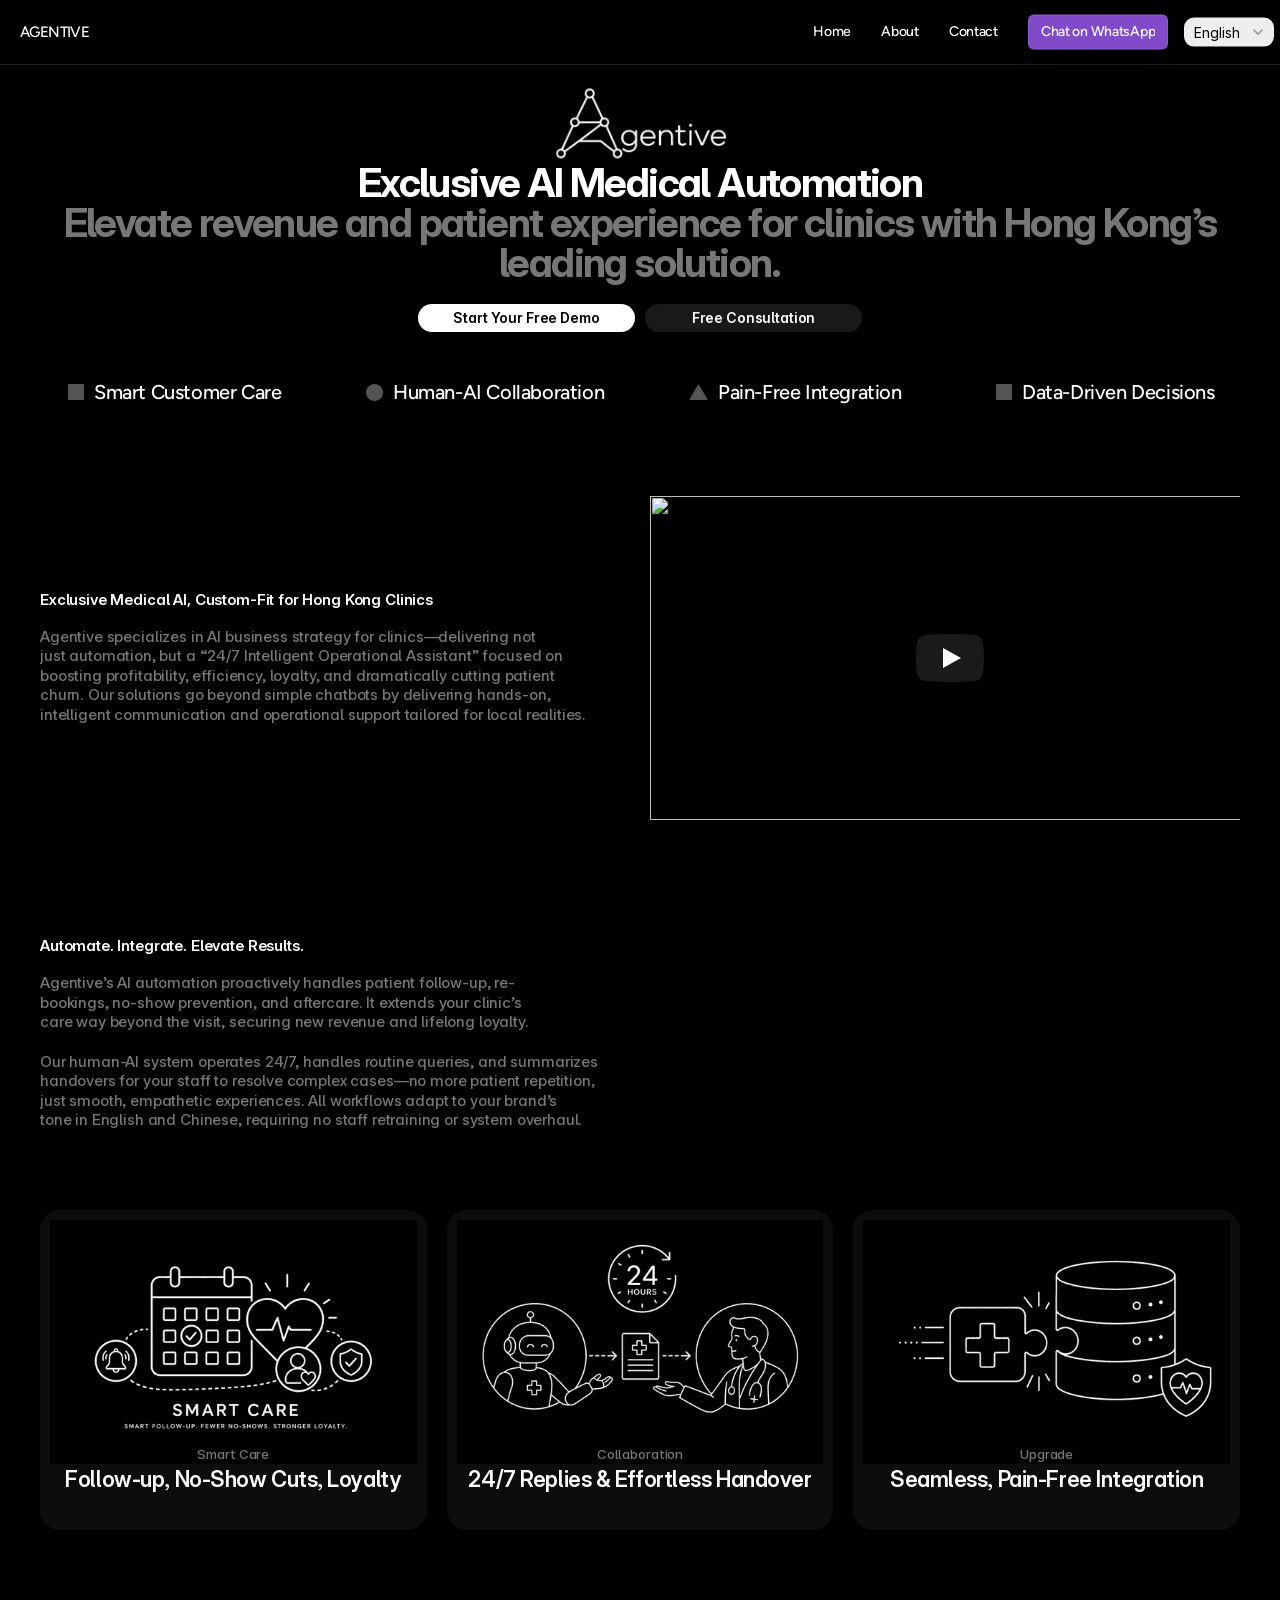
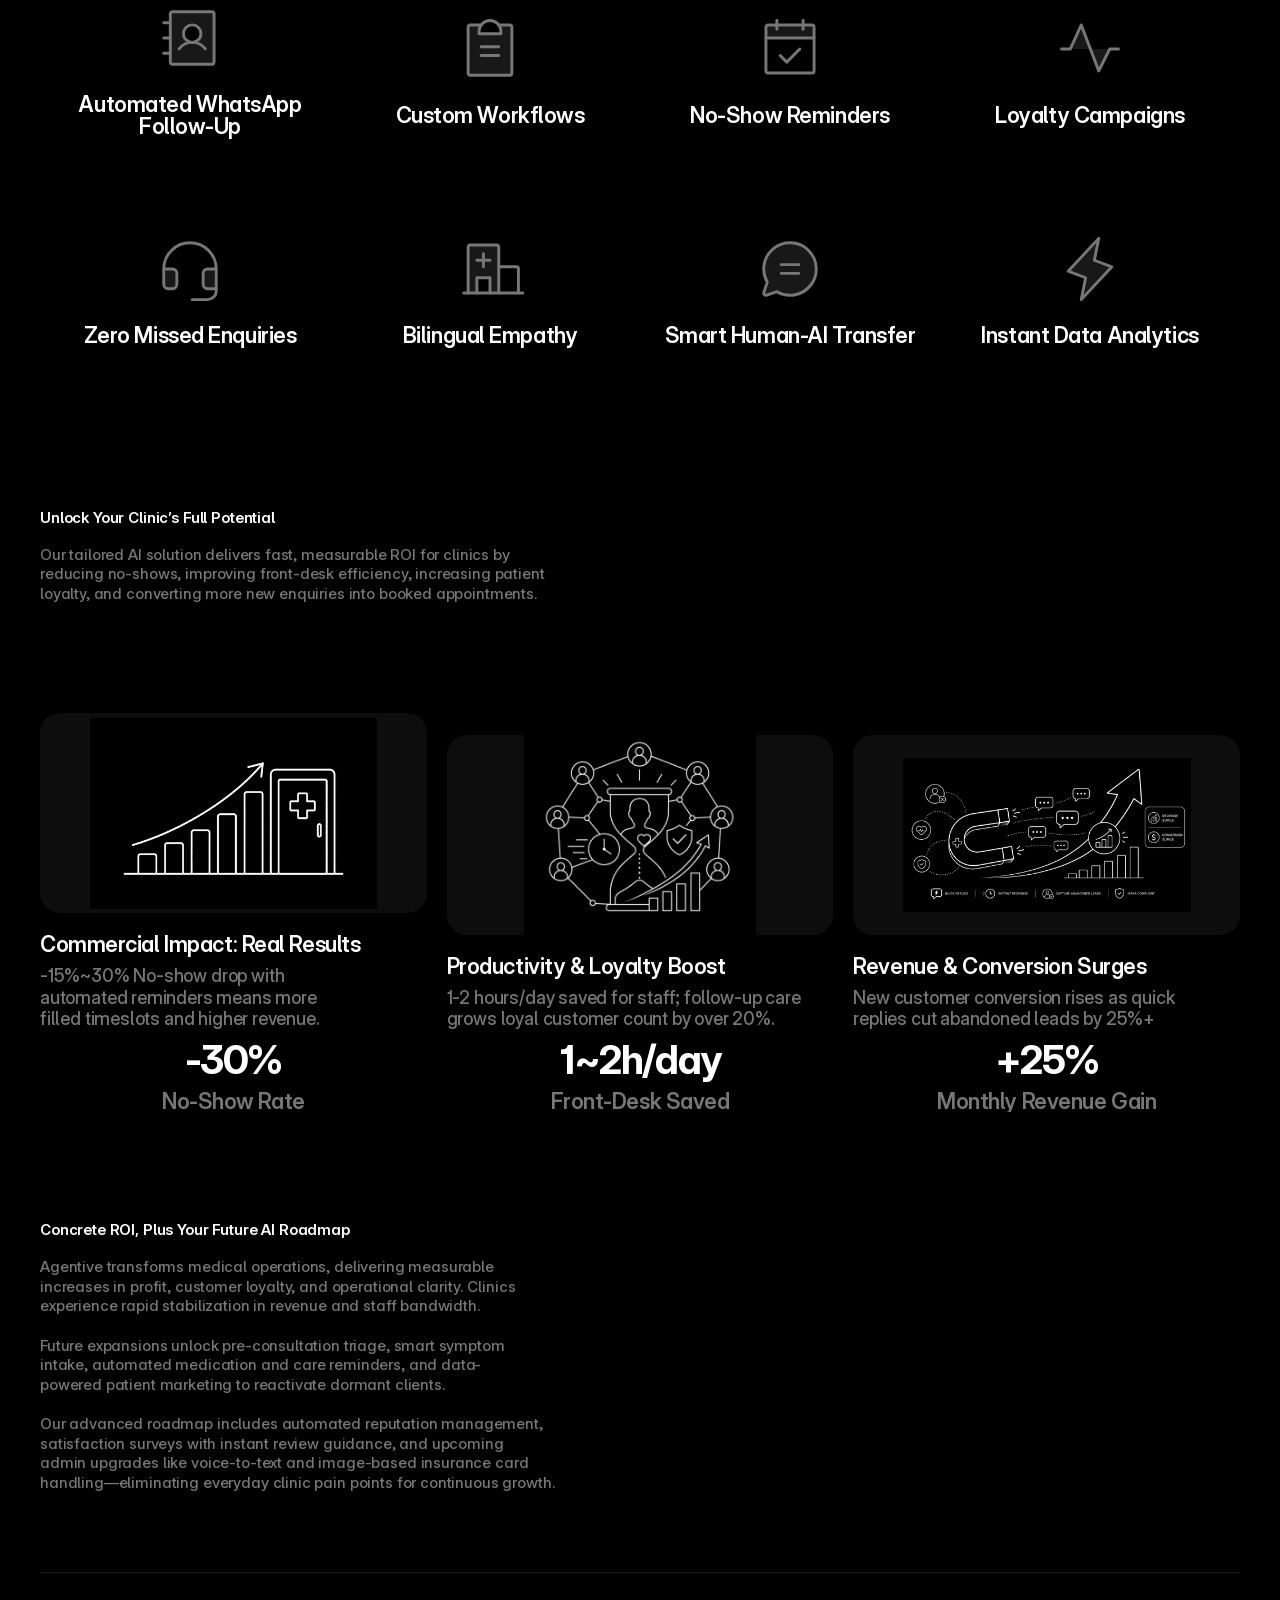
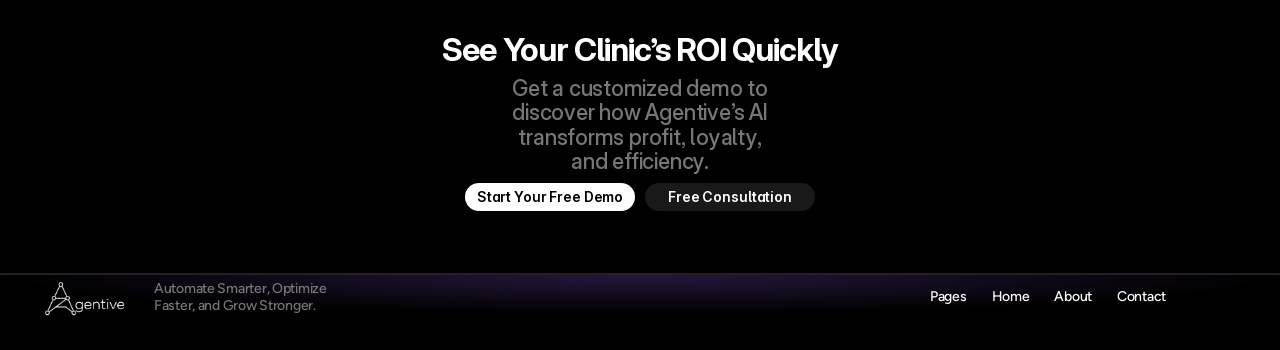
==== index.html @ bc97d098 "Initial upload of extracted Framer site" ====
<!DOCTYPE html>
<html lang="yue-Hant-HK" class="lenis"><head>
<link rel="stylesheet" href="styles.css"><script>(function(){var f=window.fetch;window.fetch=function(u,o){if(typeof u==='string'&&u.includes('.framercms')){return f('/assets/cms/'+u.split('/').pop(),o);}return f(u,o);};})();</script>
<script>
if(location.protocol==='file:'){
  document.addEventListener('DOMContentLoaded',function(){
    var d=document.createElement('div');
    d.style.cssText='position:fixed;top:0;left:0;right:0;z-index:999999;background:#1E293B;color:#F8FAFC;padding:14px 20px;font:13px/1.5 system-ui,sans-serif;text-align:center;box-shadow:0 2px 8px rgba(0,0,0,.3)';
    d.innerHTML='<strong>Local preview:</strong> Run <code style="background:#334155;padding:2px 8px;border-radius:4px;margin:0 4px">npx serve .</code> in this folder, then open <a href="http://localhost:3000" style="color:#60A5FA">localhost:3000</a>. Or deploy to Netlify/Vercel/GitHub Pages — it works instantly! <button onclick="this.parentElement.remove()" style="margin-left:12px;background:#475569;border:none;color:#F8FAFC;padding:4px 10px;border-radius:4px;cursor:pointer;font-size:12px">✕</button>';
    document.body.prepend(d);
  });
}
</script>
	<meta charset="utf-8">
	
	
	<script>try{if(localStorage.get("__framer_force_showing_editorbar_since")){const n=document.createElement("link");n.rel = "modulepreload";n.href="https://framer.com/edit/init.mjs";document.head.appendChild(n)}}catch(e){}</script>
	<!-- Start of headStart -->
    
    <!-- End of headStart -->
	<meta name="viewport" content="width=device-width">
	<meta name="generator" content="Framer e1444cc">
	<title>AGENTIVE - Home</title>
    <meta name="description" content="Agentive delivers bespoke AI automation for Hong Kong’s healthcare sector, specializing in intelligent operational systems for small and medium-sized clinics.">
    <meta name="framer-search-index" content="https://framerusercontent.com/sites/1S24kyqzciHdbWH7XmpxXI/searchIndex-aJ7j4zRS6bMh.json">
    <meta name="framer-search-index-fallback" content="https://framerusercontent.com/sites/1S24kyqzciHdbWH7XmpxXI/searchIndex-GWRO6pMANK5s.json">
    <link href="assets/images/image-extra-1.png" rel="icon" media="(prefers-color-scheme: light)">
    <link href="assets/images/image-extra-2.png" rel="icon" media="(prefers-color-scheme: dark)">
    <link rel="apple-touch-icon" href="assets/images/image-extra-1.png">
    <!-- Open Graph / Facebook -->
    <meta property="og:type" content="website">
    <meta property="og:title" content="AGENTIVE - Home">
    <meta property="og:description" content="Agentive delivers bespoke AI automation for Hong Kong’s healthcare sector, specializing in intelligent operational systems for small and medium-sized clinics.">
    <meta property="og:image" content="assets/images/image-extra-3.png">
    <!-- Twitter -->
    <meta name="twitter:card" content="summary_large_image">
    <meta name="twitter:title" content="AGENTIVE - Home">
    <meta name="twitter:description" content="Agentive delivers bespoke AI automation for Hong Kong’s healthcare sector, specializing in intelligent operational systems for small and medium-sized clinics.">
    <meta name="twitter:image" content="assets/images/image-extra-3.png">
	
	
	<link href="https://fonts.gstatic.com" rel="preconnect" crossorigin="">
    <link href="https://fonts.gstatic.com" rel="preconnect" crossorigin="">
	<meta name="robots" content="max-image-preview:large"><link rel="canonical" href="https://agentive.framer.wiki/"><meta property="og:url" content="https://agentive.framer.wiki/"><link rel="alternate" href="https://agentive.framer.wiki/" hreflang="yue-Hant-HK"><link rel="alternate" href="https://agentive.framer.wiki/yue-hant/" hreflang="zh-Hant-HK"><link rel="alternate" href="https://agentive.framer.wiki/" hreflang="x-default"><!-- Start of headEnd -->
    
    <!-- End of headEnd -->
</head>
<body>
	
	<!-- Start of bodyStart -->
    
    <!-- End of bodyStart -->
	
	<div id="main" data-framer-hydrate-v2="{&quot;routeId&quot;:&quot;augiA20Il&quot;,&quot;localeId&quot;:&quot;default&quot;,&quot;breakpoints&quot;:[{&quot;hash&quot;:&quot;72rtr7&quot;,&quot;mediaQuery&quot;:&quot;(min-width: 1200px)&quot;},{&quot;hash&quot;:&quot;17q2l77&quot;,&quot;mediaQuery&quot;:&quot;(min-width: 810px) and (max-width: 1199.98px)&quot;},{&quot;hash&quot;:&quot;azas73&quot;,&quot;mediaQuery&quot;:&quot;(max-width: 809.98px)&quot;},{&quot;hash&quot;:&quot;1kjwutx&quot;,&quot;mediaQuery&quot;:&quot;(min-width: 1200px)&quot;},{&quot;hash&quot;:&quot;1jtl6r4&quot;,&quot;mediaQuery&quot;:&quot;(min-width: 810px) and (max-width: 1199.98px)&quot;},{&quot;hash&quot;:&quot;h7qui&quot;,&quot;mediaQuery&quot;:&quot;(max-width: 809.98px)&quot;}]}" data-framer-ssr-released-at="2026-05-19T15:13:01.659Z" data-framer-page-optimized-at="2026-05-25T13:17:42.070Z" data-framer-generated-page=""><!--$--><div class="framer-8u4Un framer-1kjwutx" data-layout-template="true" style="min-height:100vh;width:auto"><div class="framer-eumtsr-container" data-framer-appear-id="eumtsr" data-framer-layout-hint-center-x="true" style="opacity: 1; transform: translateX(-50%); will-change: transform;"><div class="ssr-variant hidden-h7qui"><nav class="framer-xrUkn framer-OWAph framer-7M6Cu framer-dfm1g framer-v-dfm1g" data-border="true" data-framer-name="Desktop" style="--border-bottom-width: 1px; --border-color: var(--token-313dd4d6-9859-4bdd-889b-954a849d13e3, rgb(34, 34, 34)); --border-left-width: 0px; --border-right-width: 0px; --border-style: solid; --border-top-width: 0px; background-color: var(--token-aae92d1e-1be4-447e-8038-565c6944f982, rgb(0, 0, 0)); width: 100%; opacity: 1;"><div class="framer-213vcd" data-framer-name="Desktop" style="border-radius: 4px; transform: translateY(-50%); opacity: 1;"><div class="framer-1ft1nof" data-framer-name="AGENTIVE" data-framer-component-type="RichTextContainer" style="justify-content: center; transform: none; opacity: 1;"><p class="framer-text framer-styles-preset-13sktzi" data-styles-preset="ZlAG9svTx" dir="auto" style="--framer-text-alignment:left"><!--$--><a class="framer-text framer-styles-preset-1arsep9" data-styles-preset="PeLcf7ehs" href="./" data-framer-page-link-current="true">AGENTIVE</a><!--/$--></p></div><div class="framer-1crjnrv" data-framer-name="Container" style="border-radius: 8px; opacity: 1;"><div class="framer-1m1tss8" data-framer-name="Links" style="opacity: 1;"><!--$--><div class="framer-axg5ss-container" style="opacity: 1;"><!--$--><a class="framer-S7jH8 framer-4el2p framer-1fh2yjx framer-v-1fh2yjx framer-16xevj4" data-framer-name="Default" href="./" data-framer-page-link-current="true" style="background-color: rgba(0, 0, 0, 0); border-radius: 4px; opacity: 1;"><div class="framer-odcd3z" data-framer-component-type="RichTextContainer" style="--framer-link-text-color: rgb(0, 153, 255); --framer-link-text-decoration: underline; transform: none; opacity: 1;"><p class="framer-text framer-styles-preset-x6ge9v" data-styles-preset="D1fS_zrfW">Home</p></div></a><!--/$--></div><!--/$--><!--$--><div class="framer-x8m3iw-container" style="opacity: 1;"><!--$--><a class="framer-S7jH8 framer-4el2p framer-1fh2yjx framer-v-1fh2yjx framer-16xevj4" data-framer-name="Default" href="./about" style="background-color: rgba(0, 0, 0, 0); border-radius: 4px; opacity: 1;"><div class="framer-odcd3z" data-framer-component-type="RichTextContainer" style="--framer-link-text-color: rgb(0, 153, 255); --framer-link-text-decoration: underline; transform: none; opacity: 1;"><p class="framer-text framer-styles-preset-x6ge9v" data-styles-preset="D1fS_zrfW">About</p></div></a><!--/$--></div><!--/$--><!--$--><div class="framer-1kuqyx3-container" style="opacity: 1;"><!--$--><a class="framer-S7jH8 framer-4el2p framer-1fh2yjx framer-v-1fh2yjx framer-16xevj4" data-framer-name="Default" href="./contact" style="background-color: rgba(0, 0, 0, 0); border-radius: 4px; opacity: 1;"><div class="framer-odcd3z" data-framer-component-type="RichTextContainer" style="--framer-link-text-color: rgb(0, 153, 255); --framer-link-text-decoration: underline; transform: none; opacity: 1;"><p class="framer-text framer-styles-preset-x6ge9v" data-styles-preset="D1fS_zrfW">Contact</p></div></a><!--/$--></div><!--/$--></div><div class="framer-1utn9go" data-framer-name="Button" style="opacity: 1;"><div class="framer-1hhz98c-container" style="opacity: 1;"><!--$--><a class="framer-mscS8 framer-OWAph framer-4el2p framer-1e5l598 framer-v-1dhrp5e framer-x05rpg" data-border="true" href="https://wa.me/85259124969?text=Hi%2C%20I%E2%80%99d%20like%20to%20book%20a%20consultation." target="_blank" rel="noopener" style="--border-bottom-width: 1px; --border-color: var(--token-6839e435-35f3-4ab3-b723-e98c27e525bc, rgba(255, 255, 255, 0.1)); --border-left-width: 1px; --border-right-width: 1px; --border-style: solid; --border-top-width: 1px; background-color: var(--token-a888adc2-3d05-4d6f-88b7-8dab97418795, rgb(129, 74, 200)); border-radius: 6px; box-shadow: rgba(0, 0, 0, 0.15) 0px 0.706592px 0.706592px -0.625px, rgba(0, 0, 0, 0.14) 0px 1.80656px 1.80656px -1.25px, rgba(0, 0, 0, 0.14) 0px 3.62176px 3.62176px -1.875px, rgba(0, 0, 0, 0.13) 0px 6.8656px 6.8656px -2.5px, rgba(0, 0, 0, 0.1) 0px 13.6468px 13.6468px -3.125px, rgba(0, 0, 0, 0.05) 0px 30px 30px -3.75px; opacity: 1;" data-framer-name="Small"><div class="framer-1hhkatf" data-framer-name="Text Container" style="opacity: 1;"><div class="framer-15k178i" data-framer-name="1st state" style="transform: none; transform-origin: 50% 50% 0px;"><div class="framer-1bob7ie" data-framer-component-type="RichTextContainer" style="--framer-link-text-color: rgb(0, 153, 255); --framer-link-text-decoration: underline; --framer-paragraph-spacing: 0px; transform: none; transform-origin: 50% 50% 0px;"><p class="framer-text framer-styles-preset-x6ge9v" data-styles-preset="D1fS_zrfW">Chat on WhatsApp</p></div></div><div class="framer-4obbbk" data-framer-name="2nd state" style="transform: none; transform-origin: 50% 50% 0px;"><div class="framer-134t9n" data-framer-component-type="RichTextContainer" style="--framer-link-text-color: rgb(0, 153, 255); --framer-link-text-decoration: underline; --framer-paragraph-spacing: 0px; transform: none; transform-origin: 50% 50% 0px;"><p class="framer-text framer-styles-preset-x6ge9v" data-styles-preset="D1fS_zrfW">Chat on WhatsApp</p></div></div></div></a><!--/$--></div></div><div class="framer-l9j6sq-container" style="opacity: 1;"><!--$--><div class="framer-locale-picker" style="height:100%;width:100%"><label for=":R2ularkqop:">Select Language</label><select id=":R2ularkqop:" autocomplete="off"><option value="default" selected="">English</option><option value="fp2LS0cvj">中文</option></select><div class="input" style="font-family:&quot;Inter&quot;, &quot;Inter Placeholder&quot;, sans-serif;font-size:14px;font-style:normal;font-weight:400;letter-spacing:0em;line-height:1.5em;--framer-background-color:rgb(238, 238, 238);--framer-color:rgb(0, 0, 0);padding:10px;border-radius:10px;border:none;--framer-focus-outline:1px solid rgb(0, 153, 255);--framer-focus-outline-offset:0px;gap:5px"><div class="title">English</div><div class="caret"><svg xmlns="http://www.w3.org/2000/svg" viewBox="0 0 12 12" width="12" height="12"><path d="M 2 4.5 L 6 8.5 L 10 4.5" fill="none" stroke="rgb(153, 153, 153)" stroke-width="1.5" stroke-linecap="round" stroke-linejoin="round"></path></svg></div></div></div><!--/$--></div></div></div></nav></div></div><div data-framer-root="" class="framer-swuMp framer-6C6VY framer-4el2p framer-72rtr7" style="min-height:100vh;width:auto;display:contents"><div class="framer-loq3n6" data-framer-name="Navigation"></div><div class="framer-myl1np hidden-azas73"><div class="ssr-variant"><div class="framer-1s8u6j8" data-framer-name="Company Logo"><div style="position:absolute;border-radius:inherit;corner-shape:inherit;top:0;right:0;bottom:0;left:0" data-framer-background-image-wrapper="true"><img decoding="auto" width="1912" height="823" sizes="(min-width: 1200px) max(min(min(100vw * 0.95, 1200px) - 800px, min(100vw * 0.95, 1200px)), 100vw), (max-width: 809.98px) max(min(min(100vw * 0.95, 1200px) - 800px, min(100vw * 0.95, 1200px)), min(195px, min(390px, 100vw))), (min-width: 810px) and (max-width: 1199.98px) max(810px, 100vw)" srcset="assets/images/company-logo-2.png 512w,assets/images/company-logo-3.png 1024w,assets/images/company-logo-1.png 1912w" src="assets/images/company-logo-1.png" alt="" style="display:block;width:100%;height:100%;border-radius:inherit;corner-shape:inherit;object-position:center;object-fit:contain"></div></div></div><div class="framer-1tu3stw"><div class="framer-rln5k1" data-framer-component-type="RichTextContainer" style="transform:none"><h1 dir="auto" style="--font-selector:SW50ZXItVmFyaWFibGVWRj1JbTl3YzNvaUlETXlMQ0FpZDJkb2RDSWdOekF3;--framer-font-family:&quot;Inter Variable&quot;, &quot;Inter Variable Placeholder&quot;, sans-serif;--framer-font-open-type-features:'cv01' on, 'cv09' on, 'cv11' on, 'cv05' on, 'ss03' on;--framer-font-size:40px;--framer-font-variation-axes:&quot;opsz&quot; 32, &quot;wght&quot; 700;--framer-letter-spacing:-0.04em;--framer-line-height:1em;--framer-text-alignment:center;--framer-text-color:var(--token-8961fb69-0ea3-46ab-8b8e-1f9187ebd1a9, rgb(255, 255, 255))" class="framer-text">Exclusive AI Medical Automation</h1></div><div class="framer-whqh" data-framer-component-type="RichTextContainer" style="transform:none"><h1 dir="auto" style="--font-selector:SW50ZXItVmFyaWFibGVWRj1JbTl3YzNvaUlETXlMQ0FpZDJkb2RDSWdOekF3;--framer-font-family:&quot;Inter Variable&quot;, &quot;Inter Variable Placeholder&quot;, sans-serif;--framer-font-open-type-features:'cv01' on, 'cv09' on, 'cv11' on, 'cv05' on, 'ss03' on;--framer-font-size:40px;--framer-font-variation-axes:&quot;opsz&quot; 32, &quot;wght&quot; 700;--framer-letter-spacing:-0.04em;--framer-line-height:1em;--framer-text-alignment:center;--framer-text-color:var(--token-d3650bef-13f5-49bd-88f0-8a82034ef0d6, rgb(119, 119, 119))" class="framer-text">Elevate revenue and patient experience for clinics with Hong Kong’s leading solution.</h1></div></div><div class="framer-r7znfj"><!--$--><a class="framer-1vmhayp framer-lux5qc" href="https://wa.me/85259124969?text=Hi%2C%20I%E2%80%99d%20like%20to%20start%20the%20Free%20Demo." target="_blank" rel="noopener"><div class="framer-t5f8w8" data-framer-component-type="RichTextContainer" style="transform:none"><p dir="auto" style="--font-selector:SW50ZXItVmFyaWFibGVWRj1JbTl3YzNvaUlESXdMQ0FpZDJkb2RDSWdOakF3;--framer-font-family:&quot;Inter Variable&quot;, &quot;Inter Variable Placeholder&quot;, sans-serif;--framer-font-open-type-features:'cv09' on, 'cv01' on, 'cv11' on, 'cv05' on;--framer-font-size:14px;--framer-font-variation-axes:&quot;opsz&quot; 20, &quot;wght&quot; 600;--framer-letter-spacing:-0.01em;--framer-line-height:1em;--framer-text-alignment:center;--framer-text-color:var(--token-26b2fd9f-cb04-4e12-920b-6e002294676e, rgb(0, 0, 0))" class="framer-text">Start Your Free Demo</p></div></a><!--/$--><!--$--><a class="framer-tq19pq framer-lux5qc" href="https://wa.me/85259124969?text=Hi%2C%20I%E2%80%99d%20like%20to%20book%20a%20consultation." target="_blank" rel="noopener"><div class="framer-jb1vxo" data-framer-component-type="RichTextContainer" style="transform:none"><p dir="auto" style="--font-selector:SW50ZXItVmFyaWFibGVWRj1JbTl3YzNvaUlESXdMQ0FpZDJkb2RDSWdOakF3;--framer-font-family:&quot;Inter Variable&quot;, &quot;Inter Variable Placeholder&quot;, sans-serif;--framer-font-open-type-features:'cv09' on, 'cv01' on, 'cv11' on, 'cv05' on;--framer-font-size:14px;--framer-font-variation-axes:&quot;opsz&quot; 20, &quot;wght&quot; 600;--framer-letter-spacing:-0.01em;--framer-line-height:1em;--framer-text-alignment:center;--framer-text-color:var(--token-8961fb69-0ea3-46ab-8b8e-1f9187ebd1a9, rgb(255, 255, 255))" class="framer-text">Free Consultation</p></div></a><!--/$--></div></div><div class="framer-b9f0h0"><div class="framer-1n4dhkv"><div data-framer-component-type="SVG" parentsize="0" _constraints="[object Object]" rotation="0" shadows="" class="framer-o6kztn" aria-hidden="true" style="image-rendering:pixelated;flex-shrink:0"><div class="svgContainer" style="width:100%;height:100%;aspect-ratio:inherit"><svg style="width:100%;height:100%;" preserveAspectRatio="none" width="100%" height="100%"><use href="#svg990058919_398"></use></svg></div></div><div class="ssr-variant hidden-azas73"><div class="framer-1966yhl" data-framer-appear-id="1966yhl" data-framer-component-type="RichTextContainer" style="opacity: 1; transform: none; will-change: transform;"><h6 class="framer-text framer-styles-preset-13fcp0u" data-styles-preset="J5DcMnyFr" dir="auto">Smart Customer Care</h6></div></div></div><div class="framer-nlkdq7"><div data-framer-component-type="SVG" data-framer-name="Oval" radius="24" parentsize="0" _constraints="[object Object]" rotation="0" shadows="" class="framer-zc8pvj" aria-hidden="true" style="image-rendering:pixelated;flex-shrink:0"><div class="svgContainer" style="width:100%;height:100%;aspect-ratio:inherit"><svg style="width:100%;height:100%;" preserveAspectRatio="none" width="100%" height="100%"><use href="#svg433054247_410"></use></svg></div></div><div class="ssr-variant hidden-azas73"><div class="framer-n0chhb" data-framer-appear-id="n0chhb" data-framer-component-type="RichTextContainer" style="opacity: 1; transform: none; will-change: transform;"><h6 class="framer-text framer-styles-preset-13fcp0u" data-styles-preset="J5DcMnyFr" dir="auto">Human-AI Collaboration</h6></div></div></div><div class="framer-14zjm78"><div data-framer-component-type="SVG" parentsize="0" _constraints="[object Object]" rotation="0" shadows="" class="framer-6481qi" aria-hidden="true" style="image-rendering:pixelated;flex-shrink:0"><div class="svgContainer" style="width:100%;height:100%;aspect-ratio:inherit"><svg style="width:100%;height:100%;" preserveAspectRatio="none" width="100%" height="100%"><use href="#svg-1861651296_420"></use></svg></div></div><div class="ssr-variant hidden-azas73"><div class="framer-1r7xlcd" data-framer-appear-id="1r7xlcd" data-framer-component-type="RichTextContainer" style="opacity: 1; transform: none; will-change: transform;"><h6 class="framer-text framer-styles-preset-13fcp0u" data-styles-preset="J5DcMnyFr" dir="auto">Pain-Free Integration</h6></div></div></div><div class="framer-oy64io"><div data-framer-component-type="SVG" parentsize="0" _constraints="[object Object]" rotation="0" shadows="" class="framer-1bnamd2" aria-hidden="true" style="image-rendering:pixelated;flex-shrink:0"><div class="svgContainer" style="width:100%;height:100%;aspect-ratio:inherit"><svg style="width:100%;height:100%;" preserveAspectRatio="none" width="100%" height="100%"><use href="#svg990058919_398"></use></svg></div></div><div class="ssr-variant hidden-azas73"><div class="framer-1id8968" data-framer-appear-id="1id8968" data-framer-component-type="RichTextContainer" style="opacity: 1; transform: none; will-change: transform;"><h6 class="framer-text framer-styles-preset-13fcp0u" data-styles-preset="J5DcMnyFr" dir="auto">Data-Driven Decisions</h6></div></div></div></div><div class="framer-e2dh1b"><div class="framer-123l5xu"><div class="framer-qslxss" data-framer-component-type="RichTextContainer" style="transform:none"><h1 dir="auto" style="--font-selector:SW50ZXItVmFyaWFibGVWRj1JbTl3YzNvaUlESTBMQ0FpZDJkb2RDSWdOakF3;--framer-font-family:&quot;Inter Variable&quot;, &quot;Inter Variable Placeholder&quot;, sans-serif;--framer-font-open-type-features:'cv01' on, 'cv09' on, 'cv11' on, 'cv05' on;--framer-font-size:15px;--framer-font-variation-axes:&quot;opsz&quot; 24, &quot;wght&quot; 600;--framer-letter-spacing:-0.01em;--framer-line-height:1em;--framer-text-alignment:center;--framer-text-color:var(--token-8961fb69-0ea3-46ab-8b8e-1f9187ebd1a9, rgb(255, 255, 255))" class="framer-text">Exclusive Medical AI, Custom-Fit for Hong Kong Clinics</h1></div><div class="framer-1209gua" data-framer-component-type="RichTextContainer" style="transform:none"><h2 dir="auto" style="--font-selector:SW50ZXItVmFyaWFibGVWRj1JbTl3YzNvaUlESTBMQ0FpZDJkb2RDSWdOVEF3;--framer-font-family:&quot;Inter Variable&quot;, &quot;Inter Variable Placeholder&quot;, sans-serif;--framer-font-open-type-features:'cv01' on, 'cv09' on, 'cv11' on, 'cv05' on, 'ss03' on;--framer-font-size:15px;--framer-font-variation-axes:&quot;opsz&quot; 24, &quot;wght&quot; 500;--framer-letter-spacing:-0.01em;--framer-line-height:1.3em;--framer-text-alignment:left;--framer-text-color:var(--token-ed724e25-7ff9-40e4-a153-c8f5351e85cb, rgb(119, 119, 119))" class="framer-text">Agentive specializes in AI business strategy for clinics—delivering not just automation, but a “24/7 Intelligent Operational Assistant” focused on boosting profitability, efficiency, loyalty, and dramatically cutting patient churn. Our solutions go beyond simple chatbots by delivering hands-on, intelligent communication and operational support tailored for local realities.</h2></div></div><div class="framer-en7ct8-container" data-framer-name="Youtube - Unlock Clinic Growth with AI" name="Youtube - Unlock Clinic Growth with AI"><!--$--><article style="position:relative;width:100%;height:100%;border-radius:0px;transform:unset;cursor:pointer;overflow:hidden" role="presentation"><link rel="preconnect" href="https://i.ytimg.com"><img decoding="async" src="assets/images/youtube-unlock-clinic-growth-with-ai-4.webp" style="position:absolute;top:0;left:0;height:100%;width:100%;object-fit:cover"><link rel="dns-prefetch" href="https://i.ytimg.com"><link rel="preconnect" href="https://www.youtube.com"><link rel="dns-prefetch" href="https://www.google.com"><iframe loading="lazy" style="position:absolute;top:0;left:0;height:100%;width:100%;display:none" title="Youtube Video" allow="presentation; fullscreen; accelerometer; autoplay; encrypted-media; gyroscope; picture-in-picture" src="https://www.youtube.com/embed/M9hLdh2Em58?v=M9hLdh2Em58&amp;iv_load_policy=3&amp;rel=0&amp;modestbranding=1&amp;playsinline=1&amp;autoplay=0" frameborder="0"></iframe><button aria-label="Play" style="position:absolute;top:50%;left:50%;transform:translate(-50%, -50%);width:68px;height:48px;padding:0;border:none;background:transparent;cursor:pointer"><svg height="100%" version="1.1" viewBox="0 0 68 48" width="100%"><path d="M66.52,7.74c-0.78-2.93-2.49-5.41-5.42-6.19C55.79,.13,34,0,34,0S12.21,.13,6.9,1.55 C3.97,2.33,2.27,4.81,1.48,7.74C0.06,13.05,0,24,0,24s0.06,10.95,1.48,16.26c0.78,2.93,2.49,5.41,5.42,6.19 C12.21,47.87,34,48,34,48s21.79-0.13,27.1-1.55c2.93-0.78,4.64-3.26,5.42-6.19C67.94,34.95,68,24,68,24S67.94,13.05,66.52,7.74z" fill="#212121" fill-opacity="0.8" style="transition:fill .1s cubic-bezier(0.4, 0, 1, 1), fill-opacity .1s cubic-bezier(0.4, 0, 1, 1)"></path><path d="M 45,24 27,14 27,34" fill="#fff"></path></svg></button></article><!--/$--></div></div><div class="framer-1diew7m"><div class="framer-1l1426x" data-framer-component-type="RichTextContainer" style="transform:none"><h1 dir="auto" style="--font-selector:SW50ZXItVmFyaWFibGVWRj1JbTl3YzNvaUlESTBMQ0FpZDJkb2RDSWdOakF3;--framer-font-family:&quot;Inter Variable&quot;, &quot;Inter Variable Placeholder&quot;, sans-serif;--framer-font-open-type-features:'cv01' on, 'cv09' on, 'cv11' on, 'cv05' on;--framer-font-size:15px;--framer-font-variation-axes:&quot;opsz&quot; 24, &quot;wght&quot; 600;--framer-letter-spacing:-0.01em;--framer-line-height:1em;--framer-text-alignment:center;--framer-text-color:var(--token-8961fb69-0ea3-46ab-8b8e-1f9187ebd1a9, rgb(255, 255, 255))" class="framer-text">Automate. Integrate. Elevate Results.</h1></div><div class="framer-1kqs6he" data-framer-component-type="RichTextContainer" style="transform:none"><h2 dir="auto" style="--font-selector:SW50ZXItVmFyaWFibGVWRj1JbTl3YzNvaUlESTBMQ0FpZDJkb2RDSWdOVEF3;--framer-font-family:&quot;Inter Variable&quot;, &quot;Inter Variable Placeholder&quot;, sans-serif;--framer-font-open-type-features:'cv01' on, 'cv09' on, 'cv11' on, 'cv05' on, 'ss03' on;--framer-font-size:15px;--framer-font-variation-axes:&quot;opsz&quot; 24, &quot;wght&quot; 500;--framer-letter-spacing:-0.01em;--framer-line-height:1.3em;--framer-text-alignment:left;--framer-text-color:var(--token-ed724e25-7ff9-40e4-a153-c8f5351e85cb, rgb(119, 119, 119))" class="framer-text">Agentive’s AI automation proactively handles patient follow-up, re-bookings, no-show prevention, and aftercare. It extends your clinic’s care way beyond the visit, securing new revenue and lifelong loyalty.</h2></div><div class="framer-dr7b15" data-framer-component-type="RichTextContainer" style="transform:none"><h2 dir="auto" style="--font-selector:SW50ZXItVmFyaWFibGVWRj1JbTl3YzNvaUlESTBMQ0FpZDJkb2RDSWdOVEF3;--framer-font-family:&quot;Inter Variable&quot;, &quot;Inter Variable Placeholder&quot;, sans-serif;--framer-font-open-type-features:'cv01' on, 'cv09' on, 'cv11' on, 'cv05' on, 'ss03' on;--framer-font-size:15px;--framer-font-variation-axes:&quot;opsz&quot; 24, &quot;wght&quot; 500;--framer-letter-spacing:-0.01em;--framer-line-height:1.3em;--framer-text-alignment:left;--framer-text-color:var(--token-ed724e25-7ff9-40e4-a153-c8f5351e85cb, rgb(119, 119, 119))" class="framer-text">Our human-AI system operates 24/7, handles routine queries, and summarizes handovers for your staff to resolve complex cases—no more patient repetition, just smooth, empathetic experiences. All workflows adapt to your brand’s tone in English and Chinese, requiring no staff retraining or system overhaul.</h2></div></div><div class="framer-186ghym"><div class="framer-1okdzww" data-framer-name="Placeholder"><div class="ssr-variant"><div class="framer-1pjc1uo" data-framer-name="Follow-up, No-Show Cuts, Loyalty"><div style="position:absolute;border-radius:inherit;corner-shape:inherit;top:0;right:0;bottom:0;left:0" data-framer-background-image-wrapper="true"><img decoding="auto" loading="lazy" width="1536" height="1024" sizes="(min-width: 1200px) min(max((min(100vw * 0.95, 1200px) - 40px) / 3, 1px) - 20px, max((min(100vw * 0.95, 1200px) - 40px) / 3, 1px)), (min-width: 810px) and (max-width: 1199.98px) min(max((min(100vw * 0.95, 1200px) - 40px) / 3, 1px) - 20px, max((min(100vw * 0.95, 1200px) - 40px) / 3, 1px)), (max-width: 809.98px) min(min(100vw * 0.95, 1200px) - 20px, min(100vw * 0.95, 1200px))" srcset="assets/images/follow-up-no-show-cuts-loyalty-5.png 512w,assets/images/follow-up-no-show-cuts-loyalty-6.png 1024w,assets/images/follow-up-no-show-cuts-loyalty-7.png 1536w" src="assets/images/follow-up-no-show-cuts-loyalty-7.png" alt="" style="display:block;width:100%;height:100%;border-radius:inherit;corner-shape:inherit;object-position:center;object-fit:cover"></div></div></div><div class="framer-smskhy"><div class="framer-1cvpfg7" data-framer-component-type="RichTextContainer" style="transform:none"><p dir="auto" style="--font-selector:SW50ZXItTWVkaXVt;--framer-font-open-type-features:'cv01' on, 'cv09' on, 'cv11' on, 'cv05' on;--framer-font-size:13px;--framer-font-weight:500;--framer-letter-spacing:-0.01em;--framer-text-alignment:center;--framer-text-color:var(--token-d3650bef-13f5-49bd-88f0-8a82034ef0d6, rgb(119, 119, 119))" class="framer-text">Smart Care</p></div><div class="framer-14sk9ke" data-framer-component-type="RichTextContainer" style="transform:none"><h3 dir="auto" style="--font-selector:SW50ZXItVmFyaWFibGVWRj1JbTl3YzNvaUlETXlMQ0FpZDJkb2RDSWdOakF3;--framer-font-family:&quot;Inter Variable&quot;, &quot;Inter Variable Placeholder&quot;, sans-serif;--framer-font-open-type-features:'cv01' on, 'cv09' on, 'cv11' on, 'cv05' on, 'ss03' on;--framer-font-size:22px;--framer-font-variation-axes:&quot;opsz&quot; 32, &quot;wght&quot; 600;--framer-letter-spacing:-0.02em;--framer-line-height:1em;--framer-text-alignment:center;--framer-text-color:var(--token-8961fb69-0ea3-46ab-8b8e-1f9187ebd1a9, rgb(255, 255, 255))" class="framer-text">Follow-up, No-Show Cuts, Loyalty</h3></div></div></div><div class="framer-bpo29l" data-framer-name="Placeholder"><div class="ssr-variant"><div class="framer-vin3nd" data-framer-name="24 7 Replies &amp; Effortless Handover"><div style="position:absolute;border-radius:inherit;corner-shape:inherit;top:0;right:0;bottom:0;left:0" data-framer-background-image-wrapper="true"><img decoding="auto" loading="lazy" width="1536" height="1024" sizes="(min-width: 1200px) min(max((min(100vw * 0.95, 1200px) - 40px) / 3, 1px) - 20px, max((min(100vw * 0.95, 1200px) - 40px) / 3, 1px)), (min-width: 810px) and (max-width: 1199.98px) min(max((min(100vw * 0.95, 1200px) - 40px) / 3, 1px) - 20px, max((min(100vw * 0.95, 1200px) - 40px) / 3, 1px)), (max-width: 809.98px) min(min(100vw * 0.95, 1200px) - 20px, min(100vw * 0.95, 1200px))" srcset="assets/images/24-7-replies-effortless-handover-8.png 512w,assets/images/24-7-replies-effortless-handover-9.png 1024w,assets/images/24-7-replies-effortless-handover-10.png 1536w" src="assets/images/24-7-replies-effortless-handover-10.png" alt="" style="display:block;width:100%;height:100%;border-radius:inherit;corner-shape:inherit;object-position:center;object-fit:cover"></div></div></div><div class="framer-c5q52f"><div class="framer-w048ge" data-framer-component-type="RichTextContainer" style="transform:none"><p dir="auto" style="--font-selector:SW50ZXItTWVkaXVt;--framer-font-open-type-features:'cv01' on, 'cv09' on, 'cv11' on, 'cv05' on;--framer-font-size:13px;--framer-font-weight:500;--framer-letter-spacing:-0.01em;--framer-text-alignment:center;--framer-text-color:var(--token-d3650bef-13f5-49bd-88f0-8a82034ef0d6, rgb(119, 119, 119))" class="framer-text">Collaboration</p></div><div class="framer-142gjzx" data-framer-component-type="RichTextContainer" style="transform:none"><h3 dir="auto" style="--font-selector:SW50ZXItVmFyaWFibGVWRj1JbTl3YzNvaUlETXlMQ0FpZDJkb2RDSWdOakF3;--framer-font-family:&quot;Inter Variable&quot;, &quot;Inter Variable Placeholder&quot;, sans-serif;--framer-font-open-type-features:'cv01' on, 'cv09' on, 'cv11' on, 'cv05' on, 'ss03' on;--framer-font-size:22px;--framer-font-variation-axes:&quot;opsz&quot; 32, &quot;wght&quot; 600;--framer-letter-spacing:-0.02em;--framer-line-height:1em;--framer-text-alignment:center;--framer-text-color:var(--token-8961fb69-0ea3-46ab-8b8e-1f9187ebd1a9, rgb(255, 255, 255))" class="framer-text">24/7 Replies &amp; Effortless Handover</h3></div></div></div><div class="framer-hx9as4" data-framer-name="Placeholder"><div class="ssr-variant"><div class="framer-1x8usw" data-framer-name="Seamless, Pain-Free Integration"><div style="position:absolute;border-radius:inherit;corner-shape:inherit;top:0;right:0;bottom:0;left:0" data-framer-background-image-wrapper="true"><img decoding="auto" loading="lazy" width="1536" height="1024" sizes="(min-width: 1200px) min(max((min(100vw * 0.95, 1200px) - 40px) / 3, 1px) - 20px, max((min(100vw * 0.95, 1200px) - 40px) / 3, 1px)), (min-width: 810px) and (max-width: 1199.98px) min(max((min(100vw * 0.95, 1200px) - 40px) / 3, 1px) - 20px, max((min(100vw * 0.95, 1200px) - 40px) / 3, 1px)), (max-width: 809.98px) min(min(100vw * 0.95, 1200px) - 20px, min(100vw * 0.95, 1200px))" srcset="assets/images/seamless-pain-free-integration-11.png 512w,assets/images/seamless-pain-free-integration-12.png 1024w,assets/images/seamless-pain-free-integration-13.png 1536w" src="assets/images/seamless-pain-free-integration-13.png" alt="" style="display:block;width:100%;height:100%;border-radius:inherit;corner-shape:inherit;object-position:center;object-fit:cover"></div></div></div><div class="framer-1t39g56"><div class="framer-1ajhy2c" data-framer-component-type="RichTextContainer" style="transform:none"><p dir="auto" style="--font-selector:SW50ZXItTWVkaXVt;--framer-font-open-type-features:'cv01' on, 'cv09' on, 'cv11' on, 'cv05' on;--framer-font-size:13px;--framer-font-weight:500;--framer-letter-spacing:-0.01em;--framer-text-alignment:center;--framer-text-color:var(--token-d3650bef-13f5-49bd-88f0-8a82034ef0d6, rgb(119, 119, 119))" class="framer-text">Upgrade</p></div><div class="framer-16v95x2" data-framer-component-type="RichTextContainer" style="transform:none"><h3 dir="auto" style="--font-selector:SW50ZXItVmFyaWFibGVWRj1JbTl3YzNvaUlETXlMQ0FpZDJkb2RDSWdOakF3;--framer-font-family:&quot;Inter Variable&quot;, &quot;Inter Variable Placeholder&quot;, sans-serif;--framer-font-open-type-features:'cv01' on, 'cv09' on, 'cv11' on, 'cv05' on, 'ss03' on;--framer-font-size:22px;--framer-font-variation-axes:&quot;opsz&quot; 32, &quot;wght&quot; 600;--framer-letter-spacing:-0.02em;--framer-line-height:1em;--framer-text-alignment:center;--framer-text-color:var(--token-8961fb69-0ea3-46ab-8b8e-1f9187ebd1a9, rgb(255, 255, 255))" class="framer-text">Seamless, Pain-Free Integration</h3></div></div></div></div><div class="framer-1q06ff5"><div class="framer-11yluaw"><div class="framer-1deh9bh"><svg class="framer-M8q4o framer-jn6vm9" role="presentation" viewBox="0 0 24 24"><use href="#4031789498"></use></svg><div class="ssr-variant hidden-azas73"><div class="framer-v1rul4" data-framer-component-type="RichTextContainer" style="transform:none"><h3 dir="auto" style="--font-selector:SW50ZXItVmFyaWFibGVWRj1JbTl3YzNvaUlETXlMQ0FpZDJkb2RDSWdOakF3;--framer-font-family:&quot;Inter Variable&quot;, &quot;Inter Variable Placeholder&quot;, sans-serif;--framer-font-open-type-features:'cv01' on, 'cv09' on, 'cv11' on, 'cv05' on, 'ss03' on;--framer-font-size:22px;--framer-font-variation-axes:&quot;opsz&quot; 32, &quot;wght&quot; 600;--framer-letter-spacing:-0.02em;--framer-line-height:1em;--framer-text-alignment:center;--framer-text-color:var(--token-8961fb69-0ea3-46ab-8b8e-1f9187ebd1a9, rgb(255, 255, 255))" class="framer-text">Automated WhatsApp Follow-Up</h3></div></div></div><div class="framer-m0nhhp"><svg class="framer-MFt14 framer-1eug39z" role="presentation" viewBox="0 0 24 24"><use href="#1682392209"></use></svg><div class="ssr-variant hidden-azas73"><div class="framer-mnh1mz" data-framer-component-type="RichTextContainer" style="transform:none"><h3 dir="auto" style="--font-selector:SW50ZXItVmFyaWFibGVWRj1JbTl3YzNvaUlETXlMQ0FpZDJkb2RDSWdOakF3;--framer-font-family:&quot;Inter Variable&quot;, &quot;Inter Variable Placeholder&quot;, sans-serif;--framer-font-open-type-features:'cv01' on, 'cv09' on, 'cv11' on, 'cv05' on, 'ss03' on;--framer-font-size:22px;--framer-font-variation-axes:&quot;opsz&quot; 32, &quot;wght&quot; 600;--framer-letter-spacing:-0.02em;--framer-line-height:1em;--framer-text-alignment:center;--framer-text-color:var(--token-8961fb69-0ea3-46ab-8b8e-1f9187ebd1a9, rgb(255, 255, 255))" class="framer-text">Custom Workflows</h3></div></div></div><div class="framer-1qik74l"><svg class="framer-m8Hh1 framer-3bbswi" role="presentation" viewBox="0 0 24 24"><use href="#88840897"></use></svg><div class="ssr-variant hidden-azas73"><div class="framer-1eu906t" data-framer-component-type="RichTextContainer" style="transform:none"><h3 dir="auto" style="--font-selector:SW50ZXItVmFyaWFibGVWRj1JbTl3YzNvaUlETXlMQ0FpZDJkb2RDSWdOakF3;--framer-font-family:&quot;Inter Variable&quot;, &quot;Inter Variable Placeholder&quot;, sans-serif;--framer-font-open-type-features:'cv01' on, 'cv09' on, 'cv11' on, 'cv05' on, 'ss03' on;--framer-font-size:22px;--framer-font-variation-axes:&quot;opsz&quot; 32, &quot;wght&quot; 600;--framer-letter-spacing:-0.02em;--framer-line-height:1em;--framer-text-alignment:center;--framer-text-color:var(--token-8961fb69-0ea3-46ab-8b8e-1f9187ebd1a9, rgb(255, 255, 255))" class="framer-text">No-Show Reminders</h3></div></div></div><div class="framer-z5n9fz"><svg class="framer-O05eY framer-f09ayd" role="presentation" viewBox="0 0 24 24"><use href="#4111782211"></use></svg><div class="ssr-variant hidden-azas73"><div class="framer-72luo3" data-framer-component-type="RichTextContainer" style="transform:none"><h3 dir="auto" style="--font-selector:SW50ZXItVmFyaWFibGVWRj1JbTl3YzNvaUlETXlMQ0FpZDJkb2RDSWdOakF3;--framer-font-family:&quot;Inter Variable&quot;, &quot;Inter Variable Placeholder&quot;, sans-serif;--framer-font-open-type-features:'cv01' on, 'cv09' on, 'cv11' on, 'cv05' on, 'ss03' on;--framer-font-size:22px;--framer-font-variation-axes:&quot;opsz&quot; 32, &quot;wght&quot; 600;--framer-letter-spacing:-0.02em;--framer-line-height:1em;--framer-text-alignment:center;--framer-text-color:var(--token-8961fb69-0ea3-46ab-8b8e-1f9187ebd1a9, rgb(255, 255, 255))" class="framer-text">Loyalty Campaigns</h3></div></div></div></div><div class="framer-9cp6ud"><div class="framer-1fpm7oi"><svg class="framer-nKQZn framer-wji05n" role="presentation" viewBox="0 0 24 24"><use href="#3620598648"></use></svg><div class="ssr-variant hidden-azas73"><div class="framer-dz19o5" data-framer-component-type="RichTextContainer" style="transform:none"><h3 dir="auto" style="--font-selector:SW50ZXItVmFyaWFibGVWRj1JbTl3YzNvaUlETXlMQ0FpZDJkb2RDSWdOakF3;--framer-font-family:&quot;Inter Variable&quot;, &quot;Inter Variable Placeholder&quot;, sans-serif;--framer-font-open-type-features:'cv01' on, 'cv09' on, 'cv11' on, 'cv05' on, 'ss03' on;--framer-font-size:22px;--framer-font-variation-axes:&quot;opsz&quot; 32, &quot;wght&quot; 600;--framer-letter-spacing:-0.02em;--framer-line-height:1em;--framer-text-alignment:center;--framer-text-color:var(--token-8961fb69-0ea3-46ab-8b8e-1f9187ebd1a9, rgb(255, 255, 255))" class="framer-text">Zero Missed Enquiries</h3></div></div></div><div class="framer-qnfutb"><svg class="framer-El99O framer-o8e8ad" role="presentation" viewBox="0 0 24 24"><use href="#2624245018"></use></svg><div class="ssr-variant hidden-azas73"><div class="framer-g1ju22" data-framer-component-type="RichTextContainer" style="transform:none"><h3 dir="auto" style="--font-selector:SW50ZXItVmFyaWFibGVWRj1JbTl3YzNvaUlETXlMQ0FpZDJkb2RDSWdOakF3;--framer-font-family:&quot;Inter Variable&quot;, &quot;Inter Variable Placeholder&quot;, sans-serif;--framer-font-open-type-features:'cv01' on, 'cv09' on, 'cv11' on, 'cv05' on, 'ss03' on;--framer-font-size:22px;--framer-font-variation-axes:&quot;opsz&quot; 32, &quot;wght&quot; 600;--framer-letter-spacing:-0.02em;--framer-line-height:1em;--framer-text-alignment:center;--framer-text-color:var(--token-8961fb69-0ea3-46ab-8b8e-1f9187ebd1a9, rgb(255, 255, 255))" class="framer-text">Bilingual Empathy</h3></div></div></div><div class="framer-1qgc8z9"><svg class="framer-cBrfg framer-1alguqj" role="presentation" viewBox="0 0 24 24"><use href="#4244954862"></use></svg><div class="ssr-variant hidden-azas73"><div class="framer-dtom46" data-framer-component-type="RichTextContainer" style="transform:none"><h3 dir="auto" style="--font-selector:SW50ZXItVmFyaWFibGVWRj1JbTl3YzNvaUlETXlMQ0FpZDJkb2RDSWdOakF3;--framer-font-family:&quot;Inter Variable&quot;, &quot;Inter Variable Placeholder&quot;, sans-serif;--framer-font-open-type-features:'cv01' on, 'cv09' on, 'cv11' on, 'cv05' on, 'ss03' on;--framer-font-size:22px;--framer-font-variation-axes:&quot;opsz&quot; 32, &quot;wght&quot; 600;--framer-letter-spacing:-0.02em;--framer-line-height:1em;--framer-text-alignment:center;--framer-text-color:var(--token-8961fb69-0ea3-46ab-8b8e-1f9187ebd1a9, rgb(255, 255, 255))" class="framer-text">Smart Human-AI Transfer</h3></div></div></div><div class="framer-1kd12sf"><svg class="framer-JrhtI framer-x3e16v" role="presentation" viewBox="0 0 24 24"><use href="#1028000027"></use></svg><div class="ssr-variant hidden-azas73"><div class="framer-lvwr5x" data-framer-component-type="RichTextContainer" style="transform:none"><h3 dir="auto" style="--font-selector:SW50ZXItVmFyaWFibGVWRj1JbTl3YzNvaUlETXlMQ0FpZDJkb2RDSWdOakF3;--framer-font-family:&quot;Inter Variable&quot;, &quot;Inter Variable Placeholder&quot;, sans-serif;--framer-font-open-type-features:'cv01' on, 'cv09' on, 'cv11' on, 'cv05' on, 'ss03' on;--framer-font-size:22px;--framer-font-variation-axes:&quot;opsz&quot; 32, &quot;wght&quot; 600;--framer-letter-spacing:-0.02em;--framer-line-height:1em;--framer-text-alignment:center;--framer-text-color:var(--token-8961fb69-0ea3-46ab-8b8e-1f9187ebd1a9, rgb(255, 255, 255))" class="framer-text">Instant Data Analytics</h3></div></div></div></div></div><div class="framer-18juni2"><div class="framer-uoqw1i" data-framer-component-type="RichTextContainer" style="transform:none"><h1 dir="auto" style="--font-selector:SW50ZXItVmFyaWFibGVWRj1JbTl3YzNvaUlESTBMQ0FpZDJkb2RDSWdOakF3;--framer-font-family:&quot;Inter Variable&quot;, &quot;Inter Variable Placeholder&quot;, sans-serif;--framer-font-open-type-features:'cv01' on, 'cv09' on, 'cv11' on, 'cv05' on;--framer-font-size:15px;--framer-font-variation-axes:&quot;opsz&quot; 24, &quot;wght&quot; 600;--framer-letter-spacing:-0.01em;--framer-line-height:1em;--framer-text-alignment:center;--framer-text-color:var(--token-8961fb69-0ea3-46ab-8b8e-1f9187ebd1a9, rgb(255, 255, 255))" class="framer-text">Unlock Your Clinic’s Full Potential</h1></div><div class="framer-1yccess" data-framer-component-type="RichTextContainer" style="transform:none"><h2 dir="auto" style="--font-selector:SW50ZXItVmFyaWFibGVWRj1JbTl3YzNvaUlESTBMQ0FpZDJkb2RDSWdOVEF3;--framer-font-family:&quot;Inter Variable&quot;, &quot;Inter Variable Placeholder&quot;, sans-serif;--framer-font-open-type-features:'cv01' on, 'cv09' on, 'cv11' on, 'cv05' on, 'ss03' on;--framer-font-size:15px;--framer-font-variation-axes:&quot;opsz&quot; 24, &quot;wght&quot; 500;--framer-letter-spacing:-0.01em;--framer-line-height:1.3em;--framer-text-alignment:left;--framer-text-color:var(--token-ed724e25-7ff9-40e4-a153-c8f5351e85cb, rgb(119, 119, 119))" class="framer-text">Our tailored AI solution delivers fast, measurable ROI for clinics by reducing no-shows, improving front-desk efficiency, increasing patient loyalty, and converting more new enquiries into booked appointments.</h2></div></div><div class="framer-1jbpzo2"><div class="framer-10lyu3l"><div class="framer-1m456gr" data-framer-name="Placeholder"><div class="ssr-variant"><div class="framer-tb9wq" data-framer-name="Commercial Impact  Real Results"><div style="position:absolute;border-radius:inherit;corner-shape:inherit;top:0;right:0;bottom:0;left:0" data-framer-background-image-wrapper="true"><img decoding="async" loading="lazy" width="1536" height="1024" sizes="(min-width: 1200px) min(287px, max((min(100vw * 0.95, 1200px) - 40px) / 3, 1px)), (min-width: 810px) and (max-width: 1199.98px) min(287px, max((min(100vw * 0.95, 1200px) - 40px) / 3, 1px)), (max-width: 809.98px) min(287px, min(100vw * 0.7, 1200px))" srcset="assets/images/commercial-impact-real-results-15.png 512w,assets/images/commercial-impact-real-results-16.png 1024w,assets/images/commercial-impact-real-results-14.png 1536w" src="assets/images/commercial-impact-real-results-14.png" alt="" style="display:block;width:100%;height:100%;border-radius:inherit;corner-shape:inherit;object-position:center;object-fit:contain"></div></div></div></div><div class="framer-152hesx"><div class="framer-629bsr" data-framer-component-type="RichTextContainer" style="transform:none"><h3 dir="auto" style="--font-selector:SW50ZXItVmFyaWFibGVWRj1JbTl3YzNvaUlETXlMQ0FpZDJkb2RDSWdOakF3;--framer-font-family:&quot;Inter Variable&quot;, &quot;Inter Variable Placeholder&quot;, sans-serif;--framer-font-open-type-features:'cv01' on, 'cv09' on, 'cv11' on, 'cv05' on, 'ss03' on;--framer-font-size:22px;--framer-font-variation-axes:&quot;opsz&quot; 32, &quot;wght&quot; 600;--framer-letter-spacing:-0.02em;--framer-line-height:1em;--framer-text-alignment:left;--framer-text-color:var(--token-8961fb69-0ea3-46ab-8b8e-1f9187ebd1a9, rgb(255, 255, 255))" class="framer-text">Commercial Impact: Real Results</h3></div><div class="framer-1h4zwec" data-framer-component-type="RichTextContainer" style="transform:none"><p dir="auto" style="--font-selector:SW50ZXItVmFyaWFibGVWRj1JbTl3YzNvaUlETXlMQ0FpZDJkb2RDSWdOVEF3;--framer-font-family:&quot;Inter Variable&quot;, &quot;Inter Variable Placeholder&quot;, sans-serif;--framer-font-open-type-features:'cv09' on, 'cv01' on, 'cv05' on, 'ss03' on;--framer-font-size:18px;--framer-font-variation-axes:&quot;opsz&quot; 32, &quot;wght&quot; 500;--framer-letter-spacing:-0.01em;--framer-text-alignment:left;--framer-text-color:var(--token-d3650bef-13f5-49bd-88f0-8a82034ef0d6, rgb(119, 119, 119))" class="framer-text">-15%~30% No-show drop with automated reminders means more filled timeslots and higher revenue.</p></div><div class="framer-129b2pp"><div class="ssr-variant hidden-azas73"><div class="framer-416vq6" data-framer-component-type="RichTextContainer" style="transform:none"><h3 dir="auto" style="--font-selector:SW50ZXItVmFyaWFibGVWRj1JbTl3YzNvaUlETXlMQ0FpZDJkb2RDSWdOekF3;--framer-font-family:&quot;Inter Variable&quot;, &quot;Inter Variable Placeholder&quot;, sans-serif;--framer-font-open-type-features:'cv01' on, 'cv09' on, 'cv11' on, 'cv05' on, 'ss03' on;--framer-font-size:40px;--framer-font-variation-axes:&quot;opsz&quot; 32, &quot;wght&quot; 700;--framer-letter-spacing:-0.04em;--framer-line-height:1em;--framer-text-alignment:center;--framer-text-color:var(--token-8961fb69-0ea3-46ab-8b8e-1f9187ebd1a9, rgb(255, 255, 255))" class="framer-text">-30%</h3></div></div><div class="framer-1n55qw9" data-framer-component-type="RichTextContainer" style="transform:none"><h3 dir="auto" style="--font-selector:SW50ZXItVmFyaWFibGVWRj1JbTl3YzNvaUlETXlMQ0FpZDJkb2RDSWdOakF3;--framer-font-family:&quot;Inter Variable&quot;, &quot;Inter Variable Placeholder&quot;, sans-serif;--framer-font-open-type-features:'cv01' on, 'cv09' on, 'cv11' on, 'cv05' on, 'ss03' on;--framer-font-size:22px;--framer-font-variation-axes:&quot;opsz&quot; 32, &quot;wght&quot; 600;--framer-letter-spacing:-0.02em;--framer-line-height:1em;--framer-text-alignment:center;--framer-text-color:var(--token-d3650bef-13f5-49bd-88f0-8a82034ef0d6, rgb(119, 119, 119))" class="framer-text">No-Show Rate</h3></div></div></div></div><div class="framer-1pc3ez2"><div class="framer-1waeixa" data-framer-name="Placeholder"><div class="framer-1oml57a" data-framer-name="Commercial Impact  Real Results"><div style="position:absolute;border-radius:inherit;corner-shape:inherit;top:0;right:0;bottom:0;left:0" data-framer-background-image-wrapper="true"><img decoding="async" loading="lazy" width="1254" height="1254" sizes="(min-width: 1200px) 347px, (min-width: 810px) and (max-width: 1199.98px) 347px, (max-width: 809.98px) 347px" srcset="assets/images/commercial-impact-real-results-18.png 512w,assets/images/commercial-impact-real-results-19.png 1024w,assets/images/commercial-impact-real-results-17.png 1254w" src="assets/images/commercial-impact-real-results-17.png" alt="" style="display:block;width:100%;height:100%;border-radius:inherit;corner-shape:inherit;object-position:center;object-fit:contain"></div></div></div><div class="framer-1ncol73"><div class="framer-1yk7zed" data-framer-component-type="RichTextContainer" style="transform:none"><h3 dir="auto" style="--font-selector:SW50ZXItVmFyaWFibGVWRj1JbTl3YzNvaUlETXlMQ0FpZDJkb2RDSWdOakF3;--framer-font-family:&quot;Inter Variable&quot;, &quot;Inter Variable Placeholder&quot;, sans-serif;--framer-font-open-type-features:'cv01' on, 'cv09' on, 'cv11' on, 'cv05' on, 'ss03' on;--framer-font-size:22px;--framer-font-variation-axes:&quot;opsz&quot; 32, &quot;wght&quot; 600;--framer-letter-spacing:-0.02em;--framer-line-height:1em;--framer-text-alignment:left;--framer-text-color:var(--token-8961fb69-0ea3-46ab-8b8e-1f9187ebd1a9, rgb(255, 255, 255))" class="framer-text">Productivity &amp; Loyalty Boost</h3></div><div class="framer-zlr2m2" data-framer-component-type="RichTextContainer" style="transform:none"><p dir="auto" style="--font-selector:SW50ZXItVmFyaWFibGVWRj1JbTl3YzNvaUlETXlMQ0FpZDJkb2RDSWdOVEF3;--framer-font-family:&quot;Inter Variable&quot;, &quot;Inter Variable Placeholder&quot;, sans-serif;--framer-font-open-type-features:'cv09' on, 'cv01' on, 'cv05' on, 'ss03' on;--framer-font-size:18px;--framer-font-variation-axes:&quot;opsz&quot; 32, &quot;wght&quot; 500;--framer-letter-spacing:-0.01em;--framer-text-alignment:left;--framer-text-color:var(--token-d3650bef-13f5-49bd-88f0-8a82034ef0d6, rgb(119, 119, 119))" class="framer-text">1-2 hours/day saved for staff; follow-up care grows loyal customer count by over 20%.</p></div><div class="framer-1o6g1dj"><div class="ssr-variant hidden-azas73"><div class="framer-hdeji" data-framer-component-type="RichTextContainer" style="transform:none"><h3 dir="auto" style="--font-selector:SW50ZXItVmFyaWFibGVWRj1JbTl3YzNvaUlETXlMQ0FpZDJkb2RDSWdOekF3;--framer-font-family:&quot;Inter Variable&quot;, &quot;Inter Variable Placeholder&quot;, sans-serif;--framer-font-open-type-features:'cv01' on, 'cv09' on, 'cv11' on, 'cv05' on, 'ss03' on;--framer-font-size:40px;--framer-font-variation-axes:&quot;opsz&quot; 32, &quot;wght&quot; 700;--framer-letter-spacing:-0.04em;--framer-line-height:1em;--framer-text-alignment:center;--framer-text-color:var(--token-8961fb69-0ea3-46ab-8b8e-1f9187ebd1a9, rgb(255, 255, 255))" class="framer-text">1~2h/day</h3></div></div><div class="framer-2evym5" data-framer-component-type="RichTextContainer" style="transform:none"><h3 dir="auto" style="--font-selector:SW50ZXItVmFyaWFibGVWRj1JbTl3YzNvaUlETXlMQ0FpZDJkb2RDSWdOakF3;--framer-font-family:&quot;Inter Variable&quot;, &quot;Inter Variable Placeholder&quot;, sans-serif;--framer-font-open-type-features:'cv01' on, 'cv09' on, 'cv11' on, 'cv05' on, 'ss03' on;--framer-font-size:22px;--framer-font-variation-axes:&quot;opsz&quot; 32, &quot;wght&quot; 600;--framer-letter-spacing:-0.02em;--framer-line-height:1em;--framer-text-alignment:center;--framer-text-color:var(--token-d3650bef-13f5-49bd-88f0-8a82034ef0d6, rgb(119, 119, 119))" class="framer-text">Front-Desk Saved</h3></div></div></div></div><div class="framer-o50p0w"><div class="framer-lbor10" data-framer-name="Placeholder"><div class="framer-90w8u6" data-framer-name="Commercial Impact  Real Results"><div style="position:absolute;border-radius:inherit;corner-shape:inherit;top:0;right:0;bottom:0;left:0" data-framer-background-image-wrapper="true"><img decoding="async" loading="lazy" width="1717" height="916" sizes="(min-width: 1200px) 288px, (min-width: 810px) and (max-width: 1199.98px) 288px, (max-width: 809.98px) 288px" srcset="assets/images/commercial-impact-real-results-21.png 512w,assets/images/commercial-impact-real-results-22.png 1024w,assets/images/commercial-impact-real-results-20.png 1717w" src="assets/images/commercial-impact-real-results-20.png" alt="" style="display:block;width:100%;height:100%;border-radius:inherit;corner-shape:inherit;object-position:center;object-fit:contain"></div></div></div><div class="framer-1vwgoyr"><div class="framer-1wvodv7" data-framer-component-type="RichTextContainer" style="transform:none"><h3 dir="auto" style="--font-selector:SW50ZXItVmFyaWFibGVWRj1JbTl3YzNvaUlETXlMQ0FpZDJkb2RDSWdOakF3;--framer-font-family:&quot;Inter Variable&quot;, &quot;Inter Variable Placeholder&quot;, sans-serif;--framer-font-open-type-features:'cv01' on, 'cv09' on, 'cv11' on, 'cv05' on, 'ss03' on;--framer-font-size:22px;--framer-font-variation-axes:&quot;opsz&quot; 32, &quot;wght&quot; 600;--framer-letter-spacing:-0.02em;--framer-line-height:1em;--framer-text-alignment:left;--framer-text-color:var(--token-8961fb69-0ea3-46ab-8b8e-1f9187ebd1a9, rgb(255, 255, 255))" class="framer-text">Revenue &amp; Conversion Surges</h3></div><div class="framer-u774kq" data-framer-component-type="RichTextContainer" style="transform:none"><p dir="auto" style="--font-selector:SW50ZXItVmFyaWFibGVWRj1JbTl3YzNvaUlETXlMQ0FpZDJkb2RDSWdOVEF3;--framer-font-family:&quot;Inter Variable&quot;, &quot;Inter Variable Placeholder&quot;, sans-serif;--framer-font-open-type-features:'cv09' on, 'cv01' on, 'cv05' on, 'ss03' on;--framer-font-size:18px;--framer-font-variation-axes:&quot;opsz&quot; 32, &quot;wght&quot; 500;--framer-letter-spacing:-0.01em;--framer-text-alignment:left;--framer-text-color:var(--token-d3650bef-13f5-49bd-88f0-8a82034ef0d6, rgb(119, 119, 119))" class="framer-text">New customer conversion rises as quick replies cut abandoned leads by 25%+</p></div><div class="framer-1k08prk"><div class="ssr-variant hidden-azas73"><div class="framer-txnc7k" data-framer-component-type="RichTextContainer" style="transform:none"><h3 dir="auto" style="--font-selector:SW50ZXItVmFyaWFibGVWRj1JbTl3YzNvaUlETXlMQ0FpZDJkb2RDSWdOekF3;--framer-font-family:&quot;Inter Variable&quot;, &quot;Inter Variable Placeholder&quot;, sans-serif;--framer-font-open-type-features:'cv01' on, 'cv09' on, 'cv11' on, 'cv05' on, 'ss03' on;--framer-font-size:40px;--framer-font-variation-axes:&quot;opsz&quot; 32, &quot;wght&quot; 700;--framer-letter-spacing:-0.04em;--framer-line-height:1em;--framer-text-alignment:center;--framer-text-color:var(--token-8961fb69-0ea3-46ab-8b8e-1f9187ebd1a9, rgb(255, 255, 255))" class="framer-text">+25%</h3></div></div><div class="framer-18o0bdk" data-framer-component-type="RichTextContainer" style="transform:none"><h3 dir="auto" style="--font-selector:SW50ZXItVmFyaWFibGVWRj1JbTl3YzNvaUlETXlMQ0FpZDJkb2RDSWdOakF3;--framer-font-family:&quot;Inter Variable&quot;, &quot;Inter Variable Placeholder&quot;, sans-serif;--framer-font-open-type-features:'cv01' on, 'cv09' on, 'cv11' on, 'cv05' on, 'ss03' on;--framer-font-size:22px;--framer-font-variation-axes:&quot;opsz&quot; 32, &quot;wght&quot; 600;--framer-letter-spacing:-0.02em;--framer-line-height:1em;--framer-text-alignment:center;--framer-text-color:var(--token-d3650bef-13f5-49bd-88f0-8a82034ef0d6, rgb(119, 119, 119))" class="framer-text">Monthly Revenue Gain</h3></div></div></div></div></div><div class="framer-1uxn87x"><div class="framer-tl2djp" data-framer-component-type="RichTextContainer" style="transform:none"><h1 dir="auto" style="--font-selector:SW50ZXItVmFyaWFibGVWRj1JbTl3YzNvaUlESTBMQ0FpZDJkb2RDSWdOakF3;--framer-font-family:&quot;Inter Variable&quot;, &quot;Inter Variable Placeholder&quot;, sans-serif;--framer-font-open-type-features:'cv01' on, 'cv09' on, 'cv11' on, 'cv05' on;--framer-font-size:15px;--framer-font-variation-axes:&quot;opsz&quot; 24, &quot;wght&quot; 600;--framer-letter-spacing:-0.01em;--framer-line-height:1em;--framer-text-alignment:center;--framer-text-color:var(--token-8961fb69-0ea3-46ab-8b8e-1f9187ebd1a9, rgb(255, 255, 255))" class="framer-text">Concrete ROI, Plus Your Future AI Roadmap</h1></div><div class="framer-1gqepti" data-framer-component-type="RichTextContainer" style="transform:none"><h2 dir="auto" style="--font-selector:SW50ZXItVmFyaWFibGVWRj1JbTl3YzNvaUlESTBMQ0FpZDJkb2RDSWdOVEF3;--framer-font-family:&quot;Inter Variable&quot;, &quot;Inter Variable Placeholder&quot;, sans-serif;--framer-font-open-type-features:'cv01' on, 'cv09' on, 'cv11' on, 'cv05' on, 'ss03' on;--framer-font-size:15px;--framer-font-variation-axes:&quot;opsz&quot; 24, &quot;wght&quot; 500;--framer-letter-spacing:-0.01em;--framer-line-height:1.3em;--framer-text-alignment:left;--framer-text-color:var(--token-ed724e25-7ff9-40e4-a153-c8f5351e85cb, rgb(119, 119, 119))" class="framer-text">Agentive transforms medical operations, delivering measurable increases in profit, customer loyalty, and operational clarity. Clinics experience rapid stabilization in revenue and staff bandwidth.</h2></div><div class="framer-owbn4d" data-framer-component-type="RichTextContainer" style="transform:none"><h2 dir="auto" style="--font-selector:SW50ZXItVmFyaWFibGVWRj1JbTl3YzNvaUlESTBMQ0FpZDJkb2RDSWdOVEF3;--framer-font-family:&quot;Inter Variable&quot;, &quot;Inter Variable Placeholder&quot;, sans-serif;--framer-font-open-type-features:'cv01' on, 'cv09' on, 'cv11' on, 'cv05' on, 'ss03' on;--framer-font-size:15px;--framer-font-variation-axes:&quot;opsz&quot; 24, &quot;wght&quot; 500;--framer-letter-spacing:-0.01em;--framer-line-height:1.3em;--framer-text-alignment:left;--framer-text-color:var(--token-ed724e25-7ff9-40e4-a153-c8f5351e85cb, rgb(119, 119, 119))" class="framer-text">Future expansions unlock pre-consultation triage, smart symptom intake, automated medication and care reminders, and data-powered patient marketing to reactivate dormant clients.</h2></div><div class="framer-1sm2hrt" data-framer-component-type="RichTextContainer" style="transform:none"><h2 dir="auto" style="--font-selector:SW50ZXItVmFyaWFibGVWRj1JbTl3YzNvaUlESTBMQ0FpZDJkb2RDSWdOVEF3;--framer-font-family:&quot;Inter Variable&quot;, &quot;Inter Variable Placeholder&quot;, sans-serif;--framer-font-open-type-features:'cv01' on, 'cv09' on, 'cv11' on, 'cv05' on, 'ss03' on;--framer-font-size:15px;--framer-font-variation-axes:&quot;opsz&quot; 24, &quot;wght&quot; 500;--framer-letter-spacing:-0.01em;--framer-line-height:1.3em;--framer-text-alignment:left;--framer-text-color:var(--token-ed724e25-7ff9-40e4-a153-c8f5351e85cb, rgb(119, 119, 119))" class="framer-text">Our advanced roadmap includes automated reputation management, satisfaction surveys with instant review guidance, and upcoming admin upgrades like voice-to-text and image-based insurance card handling—eliminating everyday clinic pain points for continuous growth.</h2></div></div><div class="framer-9x57hl" data-border="true"><div class="framer-jyejpw"><div class="framer-1x2lwgo" data-framer-component-type="RichTextContainer" style="transform:none"><h2 dir="auto" style="--font-selector:SW50ZXItVmFyaWFibGVWRj1JbTl3YzNvaUlETXlMQ0FpZDJkb2RDSWdOekF3;--framer-font-family:&quot;Inter Variable&quot;, &quot;Inter Variable Placeholder&quot;, sans-serif;--framer-font-open-type-features:'cv01' on, 'cv09' on, 'cv11' on, 'cv05' on, 'ss03' on;--framer-font-size:32px;--framer-font-variation-axes:&quot;opsz&quot; 32, &quot;wght&quot; 700;--framer-letter-spacing:-0.03em;--framer-line-height:1em;--framer-text-alignment:center;--framer-text-color:var(--token-8961fb69-0ea3-46ab-8b8e-1f9187ebd1a9, rgb(255, 255, 255))" class="framer-text">See Your Clinic’s ROI Quickly</h2></div><div class="framer-eij8x6" data-framer-component-type="RichTextContainer" style="transform:none"><p dir="auto" style="--font-selector:SW50ZXItVmFyaWFibGVWRj1JbTl3YzNvaUlETXlMQ0FpZDJkb2RDSWdOVEF3;--framer-font-family:&quot;Inter Variable&quot;, &quot;Inter Variable Placeholder&quot;, sans-serif;--framer-font-open-type-features:'cv09' on, 'cv01' on, 'cv05' on, 'ss03' on;--framer-font-size:22px;--framer-font-variation-axes:&quot;opsz&quot; 32, &quot;wght&quot; 500;--framer-letter-spacing:-0.01em;--framer-line-height:1.1em;--framer-text-alignment:center;--framer-text-color:var(--token-d3650bef-13f5-49bd-88f0-8a82034ef0d6, rgb(119, 119, 119))" class="framer-text">Get a customized demo to discover how Agentive’s AI transforms profit, loyalty, and efficiency.</p></div><div class="framer-ag732k"><!--$--><a class="framer-ockhwk framer-lux5qc" href="https://wa.me/85259124969?text=Hi%2C%20I%E2%80%99d%20like%20to%20start%20the%20Free%20Demo." target="_blank" rel="noopener"><div class="framer-4en4cz" data-framer-component-type="RichTextContainer" style="transform:none"><p dir="auto" style="--font-selector:SW50ZXItVmFyaWFibGVWRj1JbTl3YzNvaUlESXdMQ0FpZDJkb2RDSWdOakF3;--framer-font-family:&quot;Inter Variable&quot;, &quot;Inter Variable Placeholder&quot;, sans-serif;--framer-font-open-type-features:'cv09' on, 'cv01' on, 'cv11' on, 'cv05' on;--framer-font-size:14px;--framer-font-variation-axes:&quot;opsz&quot; 20, &quot;wght&quot; 600;--framer-letter-spacing:-0.01em;--framer-line-height:1em;--framer-text-alignment:center;--framer-text-color:var(--token-26b2fd9f-cb04-4e12-920b-6e002294676e, rgb(0, 0, 0))" class="framer-text">Start Your Free Demo</p></div></a><!--/$--><!--$--><a class="framer-1vxi9cb framer-lux5qc" href="https://wa.me/85259124969?text=Hi%2C%20I%E2%80%99d%20like%20to%20book%20a%20consultation." target="_blank" rel="noopener"><div class="framer-12ibqn2" data-framer-component-type="RichTextContainer" style="transform:none"><p dir="auto" style="--font-selector:SW50ZXItVmFyaWFibGVWRj1JbTl3YzNvaUlESXdMQ0FpZDJkb2RDSWdOakF3;--framer-font-family:&quot;Inter Variable&quot;, &quot;Inter Variable Placeholder&quot;, sans-serif;--framer-font-open-type-features:'cv09' on, 'cv01' on, 'cv11' on, 'cv05' on;--framer-font-size:14px;--framer-font-variation-axes:&quot;opsz&quot; 20, &quot;wght&quot; 600;--framer-letter-spacing:-0.01em;--framer-line-height:1em;--framer-text-alignment:center;--framer-text-color:var(--token-8961fb69-0ea3-46ab-8b8e-1f9187ebd1a9, rgb(255, 255, 255))" class="framer-text">Free Consultation</p></div></a><!--/$--></div></div></div><div class="framer-745n77-container"><!--$--><div style="max-width:100%"></div><!--/$--></div></div><div id="overlay"></div><div class="framer-1vlob5l"></div><div class="framer-ynm0sg-container"><div class="ssr-variant hidden-h7qui"><footer class="framer-gslDl framer-4el2p framer-oFeWm framer-7M6Cu framer-gl77ky framer-v-gl77ky" data-border="true" data-framer-name="Footer" style="--border-bottom-width: 0px; --border-color: var(--token-313dd4d6-9859-4bdd-889b-954a849d13e3, rgb(34, 34, 34)); --border-left-width: 0px; --border-right-width: 0px; --border-style: solid; --border-top-width: 2px; background: radial-gradient(50% 50% at 50% 3.4%, rgba(129, 74, 200, 0.3) 0%, rgba(171, 171, 171, 0) 100%); width: 100%; opacity: 1;"><div class="framer-1e86zuq" data-framer-name="Container" style="opacity: 1;"><div class="framer-1r6sw1n" data-framer-name="Left section" style="opacity: 1;"><div class="framer-p2tc5g" data-framer-name="Logo+tagline" style="opacity: 1;"><!--$--><a class="framer-15vbno8 framer-1kw8x0x" data-framer-name="Logo" href="./" data-framer-page-link-current="true" style="opacity: 1;"><div class="framer-iguwe2-container" style="opacity: 1;"><div class="framer-t1guD framer-90svhm framer-v-90svhm" data-framer-name="Variant 1" style="height: 100%; width: 100%; opacity: 1;"><div style="position:absolute;border-radius:inherit;corner-shape:inherit;top:0;right:0;bottom:0;left:0" data-framer-background-image-wrapper="true"><img decoding="async" loading="lazy" width="673" height="290" sizes="(min-width: 1200px) 89px, (min-width: 810px) and (max-width: 1199.98px) 89px, (max-width: 809.98px) 83px" srcset="assets/images/variant-1-24.png 512w,assets/images/variant-1-23.png 673w" src="assets/images/variant-1-23.png" alt="" style="display:block;width:100%;height:100%;border-radius:inherit;corner-shape:inherit;object-position:center;object-fit:cover"></div></div></div><div class="framer-1ttt0qu" data-framer-component-type="RichTextContainer" style="--extracted-r6o4lv: rgb(119, 119, 119); --framer-link-text-color: rgb(0, 153, 255); --framer-link-text-decoration: underline; transform: none; opacity: 1;"><p class="framer-text framer-styles-preset-x6ge9v" data-styles-preset="D1fS_zrfW" dir="auto" style="--framer-text-color:var(--extracted-r6o4lv, rgb(119, 119, 119))">Automate Smarter, Optimize Faster, and Grow Stronger.</p></div></a><!--/$--><div class="framer-15o4tju" data-framer-name="Right section" style="opacity: 1;"><div class="framer-1059hdh" data-framer-name="Pages" style="opacity: 1;"><div class="framer-kz9l5l" data-framer-component-type="RichTextContainer" style="--framer-link-text-color: rgb(0, 153, 255); --framer-link-text-decoration: underline; transform: none; opacity: 1;"><p class="framer-text framer-styles-preset-x6ge9v" data-styles-preset="D1fS_zrfW" dir="auto">Pages</p></div><div class="framer-15yp97z" data-framer-component-type="RichTextContainer" style="transform: none; opacity: 1;"><p class="framer-text framer-styles-preset-x6ge9v" data-styles-preset="D1fS_zrfW" dir="auto"><!--$--><a class="framer-text framer-styles-preset-1arsep9" data-styles-preset="PeLcf7ehs" href="./" data-framer-page-link-current="true">Home</a><!--/$--></p></div><div class="framer-1u296t6" data-framer-component-type="RichTextContainer" style="transform: none; opacity: 1;"><p class="framer-text framer-styles-preset-x6ge9v" data-styles-preset="D1fS_zrfW" dir="auto"><!--$--><a class="framer-text framer-styles-preset-1arsep9" data-styles-preset="PeLcf7ehs" href="./about">About</a><!--/$--></p></div><div class="framer-17fbw8y" data-framer-component-type="RichTextContainer" style="transform: none; opacity: 1;"><p class="framer-text framer-styles-preset-x6ge9v" data-styles-preset="D1fS_zrfW" dir="auto"><!--$--><a class="framer-text framer-styles-preset-1arsep9" data-styles-preset="PeLcf7ehs" href="./contact">Contact</a><!--/$--></p></div></div></div></div></div></div></footer></div></div></div><div id="template-overlay"></div><!--/$--></div><script>(()=>{function u(){function n(t,e,i){let r=document.createElement("a");r.href=t,r.target=i,r.rel=e,document.body.appendChild(r),r.click(),r.remove()}function o(t){if(this.dataset.hydrated){this.removeEventListener("click",o);return}t.preventDefault(),t.stopPropagation();let e=this.getAttribute("href");if(!e)return;if(/Mac|iPod|iPhone|iPad/u.test(navigator.userAgent)?t.metaKey:t.ctrlKey)return n(e,"","_blank");let r=this.getAttribute("rel")??"",c=this.getAttribute("target")??"";n(e,r,c)}function a(t){if(this.dataset.hydrated){this.removeEventListener("auxclick",o);return}t.preventDefault(),t.stopPropagation();let e=this.getAttribute("href");e&&n(e,"","_blank")}function s(t){if(this.dataset.hydrated){this.removeEventListener("keydown",s);return}if(t.key!=="Enter")return;t.preventDefault(),t.stopPropagation();let e=this.getAttribute("href");if(!e)return;let i=this.getAttribute("rel")??"",r=this.getAttribute("target")??"";n(e,i,r)}document.querySelectorAll("[data-nested-link]").forEach(t=>{t instanceof HTMLElement&&(t.addEventListener("click",o),t.addEventListener("auxclick",a),t.addEventListener("keydown",s))})}return u})()()</script>
	<script>!function(){var w="framer_variant";function u(a,r){let e=r.indexOf("#"),t=e===-1?r:r.substring(0,e),o=e===-1?"":r.substring(e),n=t.indexOf("?"),h=n===-1?t:t.substring(0,n),d=n===-1?"":t.substring(n),s=new URLSearchParams(d),m=new URLSearchParams(a);for(let[i,l]of m)s.has(i)||i!==w&&s.append(i,l);let c=s.toString();return c===""?t+o:h+"?"+c+o}var g='div#main a[href^="#"],div#main a[href^="/"],div#main a[href^="."]',f="div#main a[data-framer-preserve-params]",S=document.currentScript?.hasAttribute("data-preserve-internal-params");if(window.location.search&&!navigator.webdriver&&!/bot|-google|google-|yandex|ia_archiver|crawl|spider/iu.test(navigator.userAgent)){let a=document.querySelectorAll(S?`${g},${f}`:f);for(let r of a){let e=u(window.location.search,r.href);r.setAttribute("href",e)}}
}()</script>
	
	
	<script>var animator=(()=>{var L=(e,r,t)=>t>r?r:t<e?e:t;var U=()=>{};function _(e){let r;return()=>(r===void 0&&(r=e()),r)}var Q=e=>e;var D=e=>e*1e3,O=e=>e/1e3;var J=e=>Array.isArray(e)&&typeof e[0]=="number";var ee={value:null,addProjectionMetrics:null};var re={layout:0,mainThread:0,waapi:0};var $=(e,r,t=10)=>{let o="",s=Math.max(Math.round(r/t),2);for(let i=0;i<s;i++)o+=Math.round(e(i/(s-1))*1e4)/1e4+", ";return`linear(${o.substring(0,o.length-2)})`};function j(e){let r=0,t=50,o=e.next(r);for(;!o.done&&r<2e4;)r+=t,o=e.next(r);return r>=2e4?1/0:r}function ye(e,r=100,t){let o=t({...e,keyframes:[0,r]}),s=Math.min(j(o),2e4);return{type:"keyframes",ease:i=>o.next(s*i).value/r,duration:O(s)}}var g={stiffness:100,damping:10,mass:1,velocity:0,duration:800,bounce:.3,visualDuration:.3,restSpeed:{granular:.01,default:2},restDelta:{granular:.005,default:.5},minDuration:.01,maxDuration:10,minDamping:.05,maxDamping:1};function ne(e,r){return e*Math.sqrt(1-r*r)}var Be=12;function Ke(e,r,t){let o=t;for(let s=1;s<Be;s++)o=o-e(o)/r(o);return o}var oe=.001;function Ge({duration:e=g.duration,bounce:r=g.bounce,velocity:t=g.velocity,mass:o=g.mass}){let s,i;U(e<=D(g.maxDuration),"Spring duration must be 10 seconds or less","spring-duration-limit");let n=1-r;n=L(g.minDamping,g.maxDamping,n),e=L(g.minDuration,g.maxDuration,O(e)),n<1?(s=m=>{let p=m*n,c=p*e,u=p-t,x=ne(m,n),A=Math.exp(-c);return oe-u/x*A},i=m=>{let c=m*n*e,u=c*t+t,x=Math.pow(n,2)*Math.pow(m,2)*e,A=Math.exp(-c),d=ne(Math.pow(m,2),n);return(-s(m)+oe>0?-1:1)*((u-x)*A)/d}):(s=m=>{let p=Math.exp(-m*e),c=(m-t)*e+1;return-oe+p*c},i=m=>{let p=Math.exp(-m*e),c=(t-m)*(e*e);return p*c});let f=5/e,a=Ke(s,i,f);if(e=D(e),isNaN(a))return{stiffness:g.stiffness,damping:g.damping,duration:e};{let m=Math.pow(a,2)*o;return{stiffness:m,damping:n*2*Math.sqrt(o*m),duration:e}}}var Le=["duration","bounce"],Re=["stiffness","damping","mass"];function Ae(e,r){return r.some(t=>e[t]!==void 0)}function ze(e){let r={velocity:g.velocity,stiffness:g.stiffness,damping:g.damping,mass:g.mass,isResolvedFromDuration:!1,...e};if(!Ae(e,Re)&&Ae(e,Le))if(r.velocity=0,e.visualDuration){let t=e.visualDuration,o=2*Math.PI/(t*1.2),s=o*o,i=2*L(.05,1,1-(e.bounce||0))*Math.sqrt(s);r={...r,mass:g.mass,stiffness:s,damping:i}}else{let t=Ge({...e,velocity:0});r={...r,...t,mass:g.mass},r.isResolvedFromDuration=!0}return r}function E(e=g.visualDuration,r=g.bounce){let t=typeof e!="object"?{visualDuration:e,keyframes:[0,1],bounce:r}:e,{restSpeed:o,restDelta:s}=t,i=t.keyframes[0],n=t.keyframes[t.keyframes.length-1],f={done:!1,value:i},{stiffness:a,damping:m,mass:p,duration:c,velocity:u,isResolvedFromDuration:x}=ze({...t,velocity:-O(t.velocity||0)}),A=u||0,d=m/(2*Math.sqrt(a*p)),h=n-i,y=O(Math.sqrt(a/p)),F=Math.abs(h)<5;o||(o=F?g.restSpeed.granular:g.restSpeed.default),s||(s=F?g.restDelta.granular:g.restDelta.default);let w,v,M,G,Y,H;if(d<1)M=ne(y,d),G=(A+d*y*h)/M,w=l=>{let T=Math.exp(-d*y*l);return n-T*(G*Math.sin(M*l)+h*Math.cos(M*l))},Y=d*y*G+h*M,H=d*y*h-G*M,v=l=>Math.exp(-d*y*l)*(Y*Math.sin(M*l)+H*Math.cos(M*l));else if(d===1){w=T=>n-Math.exp(-y*T)*(h+(A+y*h)*T);let l=A+y*h;v=T=>Math.exp(-y*T)*(y*l*T-A)}else{let l=y*Math.sqrt(d*d-1);w=S=>{let k=Math.exp(-d*y*S),P=Math.min(l*S,300);return n-k*((A+d*y*h)*Math.sinh(P)+l*h*Math.cosh(P))/l};let T=(A+d*y*h)/l,V=d*y*T-h*l,N=d*y*h-T*l;v=S=>{let k=Math.exp(-d*y*S),P=Math.min(l*S,300);return k*(V*Math.sinh(P)+N*Math.cosh(P))}}let Z={calculatedDuration:x&&c||null,velocity:l=>D(v(l)),next:l=>{if(!x&&d<1){let V=Math.exp(-d*y*l),N=Math.sin(M*l),S=Math.cos(M*l),k=n-V*(G*N+h*S),P=D(V*(Y*N+H*S));return f.done=Math.abs(P)<=o&&Math.abs(n-k)<=s,f.value=f.done?n:k,f}let T=w(l);if(x)f.done=l>=c;else{let V=D(v(l));f.done=Math.abs(V)<=o&&Math.abs(n-T)<=s}return f.value=f.done?n:T,f},toString:()=>{let l=Math.min(j(Z),2e4),T=$(V=>Z.next(l*V).value,l,30);return l+"ms "+T},toTransition:()=>{}};return Z}E.applyToOptions=e=>{let r=ye(e,100,E);return e.ease=r.ease,e.duration=D(r.duration),e.type="keyframes",e};var he=["transformPerspective","x","y","z","translateX","translateY","translateZ","scale","scaleX","scaleY","rotate","rotateX","rotateY","rotateZ","skew","skewX","skewY"],ie=new Set(he);var Te={};function Me(e,r){let t=_(e);return()=>Te[r]??t()}var be=Me(()=>{try{document.createElement("div").animate({opacity:0},{easing:"linear(0, 1)"})}catch{return!1}return!0},"linearEasing");var C=([e,r,t,o])=>`cubic-bezier(${e}, ${r}, ${t}, ${o})`;var ae={linear:"linear",ease:"ease",easeIn:"ease-in",easeOut:"ease-out",easeInOut:"ease-in-out",circIn:C([0,.65,.55,1]),circOut:C([.55,0,1,.45]),backIn:C([.31,.01,.66,-.59]),backOut:C([.33,1.53,.69,.99])};function se(e,r){if(e)return typeof e=="function"?be()?$(e,r):"ease-out":J(e)?C(e):Array.isArray(e)?e.map(t=>se(t,r)||ae.easeOut):ae[e]}function W(e,r,t,{delay:o=0,duration:s=300,repeat:i=0,repeatType:n="loop",ease:f="easeOut",times:a}={},m=void 0){let p={[r]:t};a&&(p.offset=a);let c=se(f,s);Array.isArray(c)&&(p.easing=c),ee.value&&re.waapi++;let u={delay:o,duration:s,easing:Array.isArray(c)?"linear":c,fill:"both",iterations:i+1,direction:n==="reverse"?"alternate":"normal"};m&&(u.pseudoElement=m);let x=e.animate(p,u);return ee.value&&x.finished.finally(()=>{re.waapi--}),x}function ve(e){return e.replace(/([A-Z])/g,r=>`-${r.toLowerCase()}`)}var q="framerAppearId",pe="data-"+ve(q);function me(e){return e.props[pe]}var b=new Map,I=new Map;var B=(e,r)=>{let t=ie.has(r)?"transform":r;return`${e}: ${t}`};function fe(e,r,t){let o=B(e,r),s=b.get(o);if(!s)return null;let{animation:i,startTime:n}=s;function f(){window.MotionCancelOptimisedAnimation?.(e,r,t)}return i.onfinish=f,n===null||window.MotionHandoffIsComplete?.(e)?(f(),null):n}var X,K,ce=new Set;function Fe(){ce.forEach(e=>{e.animation.play(),e.animation.startTime=e.startTime}),ce.clear()}function le(e,r,t,o,s){if(window.MotionIsMounted)return;let i=e.dataset[q];if(!i)return;window.MotionHandoffAnimation=fe;let n=B(i,r);K||(K=W(e,r,[t[0],t[0]],{duration:1e4,ease:"linear"}),b.set(n,{animation:K,startTime:null}),window.MotionHandoffAnimation=fe,window.MotionHasOptimisedAnimation=(a,m)=>{if(!a)return!1;if(!m)return I.has(a);let p=B(a,m);return!!b.get(p)},window.MotionHandoffMarkAsComplete=a=>{I.has(a)&&I.set(a,!0)},window.MotionHandoffIsComplete=a=>I.get(a)===!0,window.MotionCancelOptimisedAnimation=(a,m,p,c)=>{let u=B(a,m),x=b.get(u);x&&(p&&c===void 0?p.postRender(()=>{p.postRender(()=>{x.animation.cancel()})}):x.animation.cancel(),p&&c?(ce.add(x),p.render(Fe)):(b.delete(u),b.size||(window.MotionCancelOptimisedAnimation=void 0)))},window.MotionCheckAppearSync=(a,m,p)=>{let c=me(a);if(!c)return;let u=window.MotionHasOptimisedAnimation?.(c,m),x=a.props.values?.[m];if(!u||!x)return;let A=p.on("change",d=>{x.get()!==d&&(window.MotionCancelOptimisedAnimation?.(c,m),A())});return A});let f=()=>{K.cancel();let a=W(e,r,t,o);X===void 0&&(X=performance.now()),a.startTime=X,b.set(n,{animation:a,startTime:X}),s&&s(a)};I.set(i,!1),K.ready?K.ready.then(f).catch(Q):f()}var ue=["transformPerspective","x","y","z","translateX","translateY","translateZ","scale","scaleX","scaleY","rotate","rotateX","rotateY","rotateZ","skew","skewX","skewY"],Ne={x:"translateX",y:"translateY",z:"translateZ",transformPerspective:"perspective"},$e={translateX:"px",translateY:"px",translateZ:"px",x:"px",y:"px",z:"px",perspective:"px",transformPerspective:"px",rotate:"deg",rotateX:"deg",rotateY:"deg"};function Ve(e,r){let t=$e[e];return!t||typeof r=="string"&&r.endsWith(t)?r:`${r}${t}`}function xe(e){return ue.includes(e)}var je=(e,r)=>ue.indexOf(e)-ue.indexOf(r);function Se({transform:e,transformKeys:r},t){let o={},s=!0,i="";r.sort(je);for(let n of r){let f=e[n],a=!0;typeof f=="number"?a=f===(n.startsWith("scale")?1:0):a=parseFloat(f)===0,a||(s=!1,i+=`${Ne[n]||n}(${e[n]}) `),t&&(o[n]=e[n])}return i=i.trim(),t?i=t(o,i):s&&(i="none"),i}function de(e,r){let t=new Set(Object.keys(e));for(let o in r)t.add(o);return Array.from(t)}function ge(e,r){let t=r-e.length;if(t<=0)return e;let o=new Array(t).fill(e[e.length-1]);return e.concat(o)}function R(e){return e*1e3}var Pe={duration:.001},z={opacity:1,scale:1,translateX:0,translateY:0,translateZ:0,x:0,y:0,z:0,rotate:0,rotateX:0,rotateY:0};function Oe(e,r,t,o,s){return t.delay&&(t.delay=R(t.delay)),t.type==="spring"?qe(e,r,t,o,s):Ye(e,r,t,o,s)}function We(e,r,t){let o={},s=0,i=0;for(let n of de(e,r)){let f=e[n]??z[n],a=r[n]??z[n];if(f===void 0||a===void 0||n!=="transformPerspective"&&f===a&&f===z[n])continue;n==="transformPerspective"&&(o[n]=[f,a]);let m=Qe(f,a,t),{duration:p,keyframes:c}=m;p===void 0||c===void 0||(p>s&&(s=p,i=c.length),o[n]=c)}return{keyframeValuesByProps:o,longestDuration:s,longestLength:i}}function qe(e,r,t,o,s){let i={},{keyframeValuesByProps:n,longestDuration:f,longestLength:a}=We(e,r,t);if(!a)return i;let m={ease:"linear",duration:f,delay:t.delay},p=s?Pe:m,c={};for(let[x,A]of Object.entries(n))xe(x)?c[x]=ge(A,a):i[x]={keyframes:ge(A,a),options:x==="opacity"?m:p};let u=Ce(c,o);return u&&(i.transform={keyframes:u,options:p}),i}function Xe(e){let{type:r,duration:t,...o}=e;return{duration:R(t),...o}}function Ye(e,r,t,o,s){let i=Xe(t);if(!i)return;let n={},f=s?Pe:i,a={};for(let p of de(e,r)){let c=e[p]??z[p],u=r[p]??z[p];c===void 0||u===void 0||p!=="transformPerspective"&&c===u||(xe(p)?a[p]=[c,u]:n[p]={keyframes:[c,u],options:p==="opacity"?i:f})}let m=Ce(a,o);return m&&(n.transform={keyframes:m,options:f}),n}var He=["duration","bounce"],Ze=["stiffness","damping","mass"];function Ee(e){return Ze.some(r=>r in e)?!1:He.some(r=>r in e)}function Ue(e,r,t){return Ee(t)?`${e}-${r}-${t.duration}-${t.bounce}`:`${e}-${r}-${t.damping}-${t.stiffness}-${t.mass}`}function _e(e){return Ee(e)?{...e,duration:R(e.duration)}:e}var De=new Map,we=10;function Qe(e,r,t){let o=Ue(e,r,t),s=De.get(o);if(s)return s;let i=[e,r],n=E({..._e(t),keyframes:i}),f={done:!1,value:i[0]},a=[],m=0;for(;!f.done&&m<R(10);)f=n.next(m),a.push(f.value),m+=we;i=a;let p=m-we,u={keyframes:i,duration:p,ease:"linear"};return De.set(o,u),u}function Ce(e,r){let t=[],o=Object.values(e)[0]?.length;if(!o)return;let s=Object.keys(e);for(let i=0;i<o;i++){let n={};for(let[a,m]of Object.entries(e)){let p=m[i];p!==void 0&&(n[a]=Ve(a,p))}let f=Se({transform:n,transformKeys:s},r);t.push(f)}return t}function Je(e,r){if(!r)for(let t in e){let o=e[t];return o?.legacy===!0?o:void 0}}function ke(e,r,t,o,s,i){for(let[n,f]of Object.entries(e)){let a=i?f[i]:void 0;if(a===null||!a&&f.default===null)continue;let m=a??f.default??Je(f,i);if(!m)continue;let{initial:p,animate:c,transformTemplate:u}=m;if(!p||!c)continue;let{transition:x,...A}=c,d=Oe(p,A,x,er(u,o),s);if(!d)continue;let h={},y={};for(let[w,v]of Object.entries(d))h[w]=v.keyframes,y[w]=v.options;let F=i?`:not(.hidden-${i}) `:"";r(`${F}[${t}="${n}"]`,h,y)}}function er(e,r){if(!(!e||!r))return(t,o)=>e.replace(r,o)}function Ie(e){return e?e.find(t=>t.mediaQuery?window.matchMedia(t.mediaQuery).matches===!0:!1)?.hash:void 0}var kt={animateAppearEffects:ke,getActiveVariantHash:Ie,spring:E,startOptimizedAppearAnimation:le};return kt})()</script>
                <script type="framer/appear" id="__framer__appearAnimationsContent">{"eumtsr":{"default":{"initial":{"opacity":0.001,"rotate":0,"rotateX":0,"rotateY":0,"scale":1,"skewX":0,"skewY":0,"x":0,"y":-150},"animate":{"opacity":1,"rotate":0,"rotateX":0,"rotateY":0,"scale":1,"skewX":0,"skewY":0,"transition":{"damping":60,"delay":1.2,"mass":1,"stiffness":320,"type":"spring"},"x":0,"y":0},"transformTemplate":"translateX(-50%) __Appear_Animation_Transform__"}},"1966yhl":{"default":{"initial":{"opacity":0.001,"rotate":0,"rotateX":0,"rotateY":0,"scale":1,"skewX":0,"skewY":0,"x":0,"y":0},"animate":{"opacity":1,"rotate":0,"rotateX":0,"rotateY":0,"scale":1,"skewX":0,"skewY":0,"transition":{"bounce":0.2,"delay":0,"duration":0.4,"type":"spring"},"x":0,"y":0}},"17q2l77":{"initial":{"opacity":0.001,"rotate":0,"rotateX":0,"rotateY":0,"scale":1,"skewX":0,"skewY":0,"x":0,"y":0},"animate":{"opacity":1,"rotate":0,"rotateX":0,"rotateY":0,"scale":1,"skewX":0,"skewY":0,"transition":{"bounce":0.2,"delay":0,"duration":0.4,"type":"spring"},"x":0,"y":0}},"azas73":{"initial":{"opacity":0.001,"rotate":0,"rotateX":0,"rotateY":0,"scale":1,"skewX":0,"skewY":0,"x":0,"y":0},"animate":{"opacity":1,"rotate":0,"rotateX":0,"rotateY":0,"scale":1,"skewX":0,"skewY":0,"transition":{"bounce":0.2,"delay":0,"duration":0.4,"type":"spring"},"x":0,"y":0}}},"n0chhb":{"default":{"initial":{"opacity":0.001,"rotate":0,"rotateX":0,"rotateY":0,"scale":1,"skewX":0,"skewY":0,"x":0,"y":0},"animate":{"opacity":1,"rotate":0,"rotateX":0,"rotateY":0,"scale":1,"skewX":0,"skewY":0,"transition":{"bounce":0.2,"delay":0,"duration":0.4,"type":"spring"},"x":0,"y":0}},"17q2l77":{"initial":{"opacity":0.001,"rotate":0,"rotateX":0,"rotateY":0,"scale":1,"skewX":0,"skewY":0,"x":0,"y":0},"animate":{"opacity":1,"rotate":0,"rotateX":0,"rotateY":0,"scale":1,"skewX":0,"skewY":0,"transition":{"bounce":0.2,"delay":0,"duration":0.4,"type":"spring"},"x":0,"y":0}},"azas73":{"initial":{"opacity":0.001,"rotate":0,"rotateX":0,"rotateY":0,"scale":1,"skewX":0,"skewY":0,"x":0,"y":0},"animate":{"opacity":1,"rotate":0,"rotateX":0,"rotateY":0,"scale":1,"skewX":0,"skewY":0,"transition":{"bounce":0.2,"delay":0,"duration":0.4,"type":"spring"},"x":0,"y":0}}},"1r7xlcd":{"default":{"initial":{"opacity":0.001,"rotate":0,"rotateX":0,"rotateY":0,"scale":1,"skewX":0,"skewY":0,"x":0,"y":0},"animate":{"opacity":1,"rotate":0,"rotateX":0,"rotateY":0,"scale":1,"skewX":0,"skewY":0,"transition":{"bounce":0.2,"delay":0,"duration":0.4,"type":"spring"},"x":0,"y":0}},"17q2l77":{"initial":{"opacity":0.001,"rotate":0,"rotateX":0,"rotateY":0,"scale":1,"skewX":0,"skewY":0,"x":0,"y":0},"animate":{"opacity":1,"rotate":0,"rotateX":0,"rotateY":0,"scale":1,"skewX":0,"skewY":0,"transition":{"bounce":0.2,"delay":0,"duration":0.4,"type":"spring"},"x":0,"y":0}},"azas73":{"initial":{"opacity":0.001,"rotate":0,"rotateX":0,"rotateY":0,"scale":1,"skewX":0,"skewY":0,"x":0,"y":0},"animate":{"opacity":1,"rotate":0,"rotateX":0,"rotateY":0,"scale":1,"skewX":0,"skewY":0,"transition":{"bounce":0.2,"delay":0,"duration":0.4,"type":"spring"},"x":0,"y":0}}},"1id8968":{"default":{"initial":{"opacity":0.001,"rotate":0,"rotateX":0,"rotateY":0,"scale":1,"skewX":0,"skewY":0,"x":0,"y":0},"animate":{"opacity":1,"rotate":0,"rotateX":0,"rotateY":0,"scale":1,"skewX":0,"skewY":0,"transition":{"bounce":0.2,"delay":0,"duration":0.4,"type":"spring"},"x":0,"y":0}},"17q2l77":{"initial":{"opacity":0.001,"rotate":0,"rotateX":0,"rotateY":0,"scale":1,"skewX":0,"skewY":0,"x":0,"y":0},"animate":{"opacity":1,"rotate":0,"rotateX":0,"rotateY":0,"scale":1,"skewX":0,"skewY":0,"transition":{"bounce":0.2,"delay":0,"duration":0.4,"type":"spring"},"x":0,"y":0}},"azas73":{"initial":{"opacity":0.001,"rotate":0,"rotateX":0,"rotateY":0,"scale":1,"skewX":0,"skewY":0,"x":0,"y":0},"animate":{"opacity":1,"rotate":0,"rotateX":0,"rotateY":0,"scale":1,"skewX":0,"skewY":0,"transition":{"bounce":0.2,"delay":0,"duration":0.4,"type":"spring"},"x":0,"y":0}}}}</script>
                <script type="framer/appear" id="__framer__breakpoints">[{"hash":"72rtr7","mediaQuery":"(min-width: 1200px)"},{"hash":"17q2l77","mediaQuery":"(min-width: 810px) and (max-width: 1199.98px)"},{"hash":"azas73","mediaQuery":"(max-width: 809.98px)"},{"hash":"1kjwutx","mediaQuery":"(min-width: 1200px)"},{"hash":"1jtl6r4","mediaQuery":"(min-width: 810px) and (max-width: 1199.98px)"},{"hash":"h7qui","mediaQuery":"(max-width: 809.98px)"}]</script><script data-framer-appear-animation="no-preference">(()=>{function c(i,o,s){if(window.__framer_disable_appear_effects_optimization__||typeof animator>"u")return;let e={detail:{bg:document.hidden}};requestAnimationFrame(()=>{let a="framer-appear-start";performance.mark(a,e),animator.animateAppearEffects(JSON.parse(window.__framer__appearAnimationsContent.text),(m,p,d)=>{let t=document.querySelector(m);if(t)for(let[r,f]of Object.entries(p))animator.startOptimizedAppearAnimation(t,r,f,d[r])},i,o,s&&window.matchMedia("(prefers-reduced-motion:reduce)").matches===!0,animator.getActiveVariantHash(JSON.parse(window.__framer__breakpoints.text)));let n="framer-appear-end";performance.mark(n,e),performance.measure("framer-appear",{start:a,end:n,detail:e.detail})})}return c})()("data-framer-appear-id","__Appear_Animation_Transform__",false)</script>
	<script>typeof document<"u"&&(window.process={...window.process,env:{...window.process?.env,NODE_ENV:"production"}});</script>
	<link rel="modulepreload" fetchpriority="low" href="assets/js/react.vwD_D_rX.mjs"><link rel="modulepreload" fetchpriority="low" href="assets/js/rolldown-runtime.C4p97ucE.mjs"><link rel="modulepreload" fetchpriority="low" href="assets/js/motion.BLzzMN7j.mjs"><link rel="modulepreload" fetchpriority="low" href="assets/js/framer.DW18J0Rx.mjs"><link rel="modulepreload" fetchpriority="low" href="assets/js/gtiWKd4GS.au_wJMfn.mjs"><link rel="modulepreload" fetchpriority="low" href="assets/js/utils.BMe-5eQI.mjs"><link rel="modulepreload" fetchpriority="low" href="assets/js/D1fS_zrfW.C_vi1UP2.mjs"><link rel="modulepreload" fetchpriority="low" href="assets/js/PDoVxFHq4.j4-2A5J2.mjs"><link rel="modulepreload" fetchpriority="low" href="assets/js/57nFnWLrb0_I-bBDCbqOUS0Fp8Z2SNvvylq1l0gKkdU.CEShZVOZ.mjs"><link rel="modulepreload" fetchpriority="low" href="assets/js/SmoothScroll_Prod.BSHSds_l.mjs"><link rel="modulepreload" fetchpriority="low" href="assets/js/augiA20Il.Dj0MT0Kt.mjs"><link rel="modulepreload" fetchpriority="low" href="assets/js/shared-lib.BZcfBdiP.mjs"><script type="module" async="" data-framer-bundle="main" fetchpriority="low" src="assets/js/script_main.BPeBx2gr.mjs"></script><div id="svg-templates" style="position: absolute; overflow: hidden; bottom: 0; left: 0; width: 0; height: 0; z-index: 0; contain: strict" aria-hidden="true">
<svg viewBox="0 0 16 16" overflow="visible" id="svg990058919_398"><path d="M 0 1 C 0 0.448 0.448 0 1 0 L 15 0 C 15.552 0 16 0.448 16 1 L 16 15 C 16 15.552 15.552 16 15 16 L 1 16 C 0.448 16 0 15.552 0 15 Z" fill="var(--token-c7155370-3b7f-4344-b3e9-04dd9e4edca9, rgb(85, 85, 85)) /* {&quot;name&quot;:&quot;Logo String&quot;} */"></path></svg>
<svg viewBox="0 0 17 17" overflow="visible" id="svg433054247_410"><path d="M 0 8.5 C 0 3.806 3.806 0 8.5 0 L 8.5 0 C 13.194 0 17 3.806 17 8.5 L 17 8.5 C 17 13.194 13.194 17 8.5 17 L 8.5 17 C 3.806 17 0 13.194 0 8.5 Z" fill="var(--token-c7155370-3b7f-4344-b3e9-04dd9e4edca9, rgb(85, 85, 85)) /* {&quot;name&quot;:&quot;Logo String&quot;} */"></path></svg>
<svg viewBox="0 0 19 16" overflow="visible" id="svg-1861651296_420"><path d="M 9.07 0.724 C 9.264 0.398 9.736 0.398 9.93 0.724 L 18.552 15.245 C 18.749 15.578 18.509 16 18.122 16 L 0.878 16 C 0.491 16 0.251 15.578 0.448 15.245 Z" fill="var(--token-c7155370-3b7f-4344-b3e9-04dd9e4edca9, rgb(85, 85, 85)) /* {&quot;name&quot;:&quot;Logo String&quot;} */"></path></svg>
<svg display="block" role="presentation" viewBox="0 0 24 24" xmlns="http://www.w3.org/2000/svg"><path d="M 14.25 0 L 0.75 0 C 0.336 0 0 0.336 0 0.75 L 0 17.25 C 0 17.664 0.336 18 0.75 18 L 14.25 18 C 14.664 18 15 17.664 15 17.25 L 15 0.75 C 15 0.336 14.664 0 14.25 0 Z M 7.5 10.5 C 5.843 10.5 4.5 9.157 4.5 7.5 C 4.5 5.843 5.843 4.5 7.5 4.5 C 9.157 4.5 10.5 5.843 10.5 7.5 C 10.5 9.157 9.157 10.5 7.5 10.5 Z" fill-opacity="var(--1m6trwb, 0)" fill="var(--21h8s6, rgb(0, 0, 0))" height="18px" id="EOTsl9S6c" transform="translate(5.25 3)" width="15px"></path><path d="M 0 3 C 0 1.343 1.343 0 3 0 C 4.657 0 6 1.343 6 3 C 6 4.657 4.657 6 3 6 C 1.343 6 0 4.657 0 3 Z" fill="transparent" height="6px" id="Wmx2ZWdPx" stroke-dasharray="" stroke-linecap="round" stroke-linejoin="round" stroke-width="var(--pgex8v, 1.5)" stroke="var(--21h8s6, rgb(0, 0, 0))" transform="translate(9.75 7.5)" width="6px"></path><path d="M 0 0 L 2.25 0" fill="transparent" height="1px" id="oxssxicUT" stroke-dasharray="" stroke-linecap="round" stroke-linejoin="round" stroke-width="var(--pgex8v, 1.5)" stroke="var(--21h8s6, rgb(0, 0, 0))" transform="translate(3 6.75)" width="2.25px"></path><path d="M 0 0 L 2.25 0" fill="transparent" height="1px" id="bNs0YJvlw" stroke-dasharray="" stroke-linecap="round" stroke-linejoin="round" stroke-width="var(--pgex8v, 1.5)" stroke="var(--21h8s6, rgb(0, 0, 0))" transform="translate(3 12)" width="2.25px"></path><path d="M 0 0 L 2.25 0" fill="transparent" height="1px" id="Fo2y1yGXm" stroke-dasharray="" stroke-linecap="round" stroke-linejoin="round" stroke-width="var(--pgex8v, 1.5)" stroke="var(--21h8s6, rgb(0, 0, 0))" transform="translate(3 17.25)" width="2.25px"></path><path d="M 0 2.25 C 1.062 0.834 2.729 0 4.5 0 C 6.271 0 7.938 0.834 9 2.25" fill="transparent" height="2.25px" id="USPirQhYt" stroke-dasharray="" stroke-linecap="round" stroke-linejoin="round" stroke-width="var(--pgex8v, 1.5)" stroke="var(--21h8s6, rgb(0, 0, 0))" transform="translate(8.25 13.5)" width="9px"></path><path d="M 0 0.75 C 0 0.336 0.336 0 0.75 0 L 14.25 0 C 14.664 0 15 0.336 15 0.75 L 15 17.25 C 15 17.664 14.664 18 14.25 18 L 0.75 18 C 0.336 18 0 17.664 0 17.25 Z" fill="transparent" height="18px" id="xlADa9_EC" stroke-dasharray="" stroke-linecap="round" stroke-linejoin="round" stroke-width="var(--pgex8v, 1.5)" stroke="var(--21h8s6, rgb(0, 0, 0))" transform="translate(5.25 3)" width="15px"></path></svg>
<svg display="block" role="presentation" viewBox="0 0 24 24" xmlns="http://www.w3.org/2000/svg"><path d="M 10.5 0 C 10.988 0.649 11.251 1.438 11.25 2.25 L 11.25 3 L 3.75 3 L 3.75 2.25 C 3.749 1.438 4.012 0.649 4.5 0 L 0.75 0 C 0.336 0 0 0.336 0 0.75 L 0 16.5 C 0 16.914 0.336 17.25 0.75 17.25 L 14.25 17.25 C 14.664 17.25 15 16.914 15 16.5 L 15 0.75 C 15 0.336 14.664 0 14.25 0 Z" fill-opacity="var(--1m6trwb, 0)" fill="var(--21h8s6, rgb(0, 0, 0))" height="17.25px" id="cfOffjztF" transform="translate(4.5 3.75)" width="15px"></path><path d="M 0 0 L 6 0" fill="transparent" height="1px" id="CK4Hjr5qd" stroke-dasharray="" stroke-linecap="round" stroke-linejoin="round" stroke-width="var(--pgex8v, 1.5)" stroke="var(--21h8s6, rgb(0, 0, 0))" transform="translate(9 14.25)" width="6px"></path><path d="M 0 0 L 6 0" fill="transparent" height="1px" id="PkHqDMqYh" stroke-dasharray="" stroke-linecap="round" stroke-linejoin="round" stroke-width="var(--pgex8v, 1.5)" stroke="var(--21h8s6, rgb(0, 0, 0))" transform="translate(9 11.25)" width="6px"></path><path d="M 10.5 0 L 14.25 0 C 14.664 0 15 0.336 15 0.75 L 15 16.5 C 15 16.914 14.664 17.25 14.25 17.25 L 0.75 17.25 C 0.336 17.25 0 16.914 0 16.5 L 0 0.75 C 0 0.336 0.336 0 0.75 0 L 4.5 0" fill="transparent" height="17.25px" id="NCgd433kM" stroke-dasharray="" stroke-linecap="round" stroke-linejoin="round" stroke-width="var(--pgex8v, 1.5)" stroke="var(--21h8s6, rgb(0, 0, 0))" transform="translate(4.5 3.75)" width="15px"></path><path d="M 0 4.5 L 0 3.75 C 0 1.679 1.679 0 3.75 0 C 5.821 0 7.5 1.679 7.5 3.75 L 7.5 4.5 Z" fill="transparent" height="4.5px" id="LnZBLQhtE" stroke-dasharray="" stroke-linecap="round" stroke-linejoin="round" stroke-width="var(--pgex8v, 1.5)" stroke="var(--21h8s6, rgb(0, 0, 0))" transform="translate(8.25 2.25)" width="7.5px"></path></svg>
<svg display="block" role="presentation" viewBox="0 0 24 24" xmlns="http://www.w3.org/2000/svg"><path d="M 16.5 4.5 L 0 4.5 L 0 0.75 C 0 0.336 0.336 0 0.75 0 L 15.75 0 C 16.164 0 16.5 0.336 16.5 0.75 Z" fill-opacity="var(--1m6trwb, 0)" fill="var(--21h8s6, rgb(0, 0, 0))" height="4.5px" id="JfW3j6Try" transform="translate(3.75 3.75)" width="16.5px"></path><path d="M 0.75 16.5 C 0.336 16.5 0 16.164 0 15.75 L 0 0.75 C 0 0.336 0.336 0 0.75 0 L 15.75 0 C 16.164 0 16.5 0.336 16.5 0.75 L 16.5 15.75 C 16.5 16.164 16.164 16.5 15.75 16.5 Z" fill="transparent" height="16.5px" id="aflzYlZMr" stroke-dasharray="" stroke-linecap="round" stroke-linejoin="round" stroke-width="var(--pgex8v, 1.5)" stroke="var(--21h8s6, rgb(0, 0, 0))" transform="translate(3.75 3.75)" width="16.5px"></path><path d="M 0 0 L 0 3" fill="transparent" height="3px" id="NcB8YKctI" stroke-dasharray="" stroke-linecap="round" stroke-linejoin="round" stroke-width="var(--pgex8v, 1.5)" stroke="var(--21h8s6, rgb(0, 0, 0))" transform="translate(16.5 2.25)" width="1px"></path><path d="M 0 0 L 0 3" fill="transparent" height="3px" id="wIohwhpzt" stroke-dasharray="" stroke-linecap="round" stroke-linejoin="round" stroke-width="var(--pgex8v, 1.5)" stroke="var(--21h8s6, rgb(0, 0, 0))" transform="translate(7.5 2.25)" width="1px"></path><path d="M 0 0 L 16.5 0" fill="transparent" height="1px" id="W5TuhCYmZ" stroke-dasharray="" stroke-linecap="round" stroke-linejoin="round" stroke-width="var(--pgex8v, 1.5)" stroke="var(--21h8s6, rgb(0, 0, 0))" transform="translate(3.75 8.25)" width="16.5px"></path><path d="M 0 2.25 L 2.25 4.5 L 6.75 0" fill="transparent" height="4.5px" id="ddbnm6ney" stroke-dasharray="" stroke-linecap="round" stroke-linejoin="round" stroke-width="var(--pgex8v, 1.5)" stroke="var(--21h8s6, rgb(0, 0, 0))" transform="translate(8.625 12)" width="6.75px"></path></svg>
<svg display="block" role="presentation" viewBox="0 0 24 24" xmlns="http://www.w3.org/2000/svg"><path d="M 0 8.25 L 3.75 0 L 9.75 15.75 L 13.5 8.25 Z" fill-opacity="var(--1m6trwb, 0)" fill="var(--21h8s6, rgb(0, 0, 0))" height="15.75px" id="g9binZL5z" transform="translate(5.25 3.75)" width="13.5px"></path><path d="M 0 8.25 L 3 8.25 L 6.75 0 L 12.75 15.75 L 16.5 8.25 L 19.5 8.25" fill="transparent" height="15.75px" id="D2U_u1mAL" stroke-dasharray="" stroke-linecap="round" stroke-linejoin="round" stroke-width="var(--pgex8v, 1.5)" stroke="var(--21h8s6, rgb(0, 0, 0))" transform="translate(2.25 3.75)" width="19.5px"></path></svg>
<svg display="block" role="presentation" viewBox="0 0 24 24" xmlns="http://www.w3.org/2000/svg"><path d="M 0 5.25 C 0 6.078 0.672 6.75 1.5 6.75 L 3 6.75 C 3.828 6.75 4.5 6.078 4.5 5.25 L 4.5 1.5 C 4.5 0.672 3.828 0 3 0 L 0 0 Z" fill-opacity="var(--1m6trwb, 0)" fill="var(--21h8s6, rgb(0, 0, 0))" height="6.75px" id="GY9rejBOq" transform="translate(3 12)" width="4.5px"></path><path d="M 1.5 0 C 0.672 0 0 0.672 0 1.5 L 0 5.25 C 0 6.078 0.672 6.75 1.5 6.75 L 4.5 6.75 L 4.5 0 Z" fill-opacity="var(--1m6trwb, 0)" fill="var(--21h8s6, rgb(0, 0, 0))" height="6.75px" id="LmSAApzLo" transform="translate(16.5 12)" width="4.5px"></path><path d="M 8.25 0 L 8.25 0.75 C 8.25 2.407 6.907 3.75 5.25 3.75 L 0 3.75" fill="transparent" height="3.75px" id="QHf5J01vX" stroke-dasharray="" stroke-linecap="round" stroke-linejoin="round" stroke-width="var(--pgex8v, 1.5)" stroke="var(--21h8s6, rgb(0, 0, 0))" transform="translate(12.75 18.75)" width="8.25px"></path><path d="M 18 9 L 15 9 C 14.172 9 13.5 9.672 13.5 10.5 L 13.5 14.25 C 13.5 15.078 14.172 15.75 15 15.75 L 18 15.75 L 18 9 C 18 4.029 13.971 0 9 0 C 4.029 0 0 4.029 0 9 L 0 14.25 C 0 15.078 0.672 15.75 1.5 15.75 L 3 15.75 C 3.828 15.75 4.5 15.078 4.5 14.25 L 4.5 10.5 C 4.5 9.672 3.828 9 3 9 L 0 9" fill="transparent" height="15.75px" id="c6SeT3M8u" stroke-dasharray="" stroke-linecap="round" stroke-linejoin="round" stroke-width="var(--pgex8v, 1.5)" stroke="var(--21h8s6, rgb(0, 0, 0))" transform="translate(3 3)" width="18px"></path></svg>
<svg display="block" role="presentation" viewBox="0 0 24 24" xmlns="http://www.w3.org/2000/svg"><path d="M 9.75 0 L 0.75 0 C 0.336 0 0 0.336 0 0.75 L 0 16.5 L 3 16.5 L 3 11.25 L 7.5 11.25 L 7.5 16.5 L 10.5 16.5 L 10.5 0.75 C 10.5 0.336 10.164 0 9.75 0 Z" fill-opacity="var(--1m6trwb, 0)" fill="var(--21h8s6, rgb(0, 0, 0))" height="16.5px" id="DvgdyM7Ev" transform="translate(4.5 3.75)" width="10.5px"></path><path d="M 0 0 L 20.25 0" fill="transparent" height="1px" id="jyS8Sedhg" stroke-dasharray="" stroke-linecap="round" stroke-linejoin="round" stroke-width="var(--pgex8v, 1.5)" stroke="var(--21h8s6, rgb(0, 0, 0))" transform="translate(3 20.25)" width="20.25px"></path><path d="M 0 16.5 L 0 0.75 C 0 0.336 0.336 0 0.75 0 L 9.75 0 C 10.164 0 10.5 0.336 10.5 0.75 L 10.5 16.5" fill="transparent" height="16.5px" id="PZ8ctNSNc" stroke-dasharray="" stroke-linecap="round" stroke-linejoin="round" stroke-width="var(--pgex8v, 1.5)" stroke="var(--21h8s6, rgb(0, 0, 0))" transform="translate(4.5 3.75)" width="10.5px"></path><path d="M 0 0 L 6 0 C 6.414 0 6.75 0.336 6.75 0.75 L 6.75 9" fill="transparent" height="9px" id="WHye7Izxg" stroke-dasharray="" stroke-linecap="round" stroke-linejoin="round" stroke-width="var(--pgex8v, 1.5)" stroke="var(--21h8s6, rgb(0, 0, 0))" transform="translate(15 11.25)" width="6.75px"></path><path d="M 0 0 L 0 4.5" fill="transparent" height="4.5px" id="bNZdkRXAZ" stroke-dasharray="" stroke-linecap="round" stroke-linejoin="round" stroke-width="var(--pgex8v, 1.5)" stroke="var(--21h8s6, rgb(0, 0, 0))" transform="translate(9.75 6.75)" width="1px"></path><path d="M 0 0 L 4.5 0" fill="transparent" height="1px" id="IU0mqTd32" stroke-dasharray="" stroke-linecap="round" stroke-linejoin="round" stroke-width="var(--pgex8v, 1.5)" stroke="var(--21h8s6, rgb(0, 0, 0))" transform="translate(7.5 9)" width="4.5px"></path><path d="M 4.5 5.25 L 4.5 0 L 0 0 L 0 5.25" fill="transparent" height="5.25px" id="Nokah8Mhk" stroke-dasharray="" stroke-linecap="round" stroke-linejoin="round" stroke-width="var(--pgex8v, 1.5)" stroke="var(--21h8s6, rgb(0, 0, 0))" transform="translate(7.5 15)" width="4.5px"></path></svg>
<svg display="block" role="presentation" viewBox="0 0 24 24" xmlns="http://www.w3.org/2000/svg"><path d="M 4.493 16.79 C 8.403 19.053 13.386 18.066 16.138 14.483 C 18.891 10.9 18.56 5.831 15.365 2.636 C 12.17 -0.559 7.101 -0.89 3.518 1.863 C -0.065 4.615 -1.052 9.598 1.211 13.508 L 1.211 13.508 L 0.039 17.01 C -0.051 17.279 0.019 17.577 0.22 17.777 C 0.421 17.978 0.718 18.049 0.987 17.959 Z" fill-opacity="var(--1m6trwb, 0)" fill="var(--21h8s6, rgb(0, 0, 0))" height="18.00072584206196px" id="oYFcf38la" transform="translate(3.001 3.002)" width="18.000910893351044px"></path><path d="M 4.493 16.79 C 8.403 19.053 13.386 18.066 16.138 14.483 C 18.891 10.9 18.56 5.831 15.365 2.636 C 12.17 -0.559 7.101 -0.89 3.518 1.863 C -0.065 4.615 -1.052 9.598 1.211 13.508 L 1.211 13.508 L 0.039 17.01 C -0.051 17.279 0.019 17.577 0.22 17.777 C 0.421 17.978 0.718 18.049 0.987 17.959 Z" fill="transparent" height="18.00072584206196px" id="pQKY8C1Uw" stroke-dasharray="" stroke-linecap="round" stroke-linejoin="round" stroke-width="var(--pgex8v, 1.5)" stroke="var(--21h8s6, rgb(0, 0, 0))" transform="translate(3.001 3.002)" width="18.000910893351044px"></path><path d="M 0 0 L 6 0" fill="transparent" height="1px" id="wlcaZryVX" stroke-dasharray="" stroke-linecap="round" stroke-linejoin="round" stroke-width="var(--pgex8v, 1.5)" stroke="var(--21h8s6, rgb(0, 0, 0))" transform="translate(9 10.5)" width="6px"></path><path d="M 0 0 L 6 0" fill="transparent" height="1px" id="Wbp0kUWPc" stroke-dasharray="" stroke-linecap="round" stroke-linejoin="round" stroke-width="var(--pgex8v, 1.5)" stroke="var(--21h8s6, rgb(0, 0, 0))" transform="translate(9 13.5)" width="6px"></path></svg>
<svg display="block" role="presentation" viewBox="0 0 24 24" xmlns="http://www.w3.org/2000/svg"><path d="M 10.5 0 L 9 7.5 L 15 9.75 L 4.5 21 L 6 13.5 L 0 11.25 Z" fill-opacity="var(--1m6trwb, 0)" fill="var(--21h8s6, rgb(0, 0, 0))" height="21px" id="C0XRUgMsp" transform="translate(4.5 1.5)" width="15px"></path><path d="M 10.5 0 L 9 7.5 L 15 9.75 L 4.5 21 L 6 13.5 L 0 11.25 Z" fill="transparent" height="21px" id="z9XZNqukS" stroke-dasharray="" stroke-linecap="round" stroke-linejoin="round" stroke-width="var(--pgex8v, 1.5)" stroke="var(--21h8s6, rgb(0, 0, 0))" transform="translate(4.5 1.5)" width="15px"></path></svg>
<svg display="block" role="presentation" viewBox="0 0 24 24" xmlns="http://www.w3.org/2000/svg" id="4031789498"><path d="M 14.25 0 L 0.75 0 C 0.336 0 0 0.336 0 0.75 L 0 17.25 C 0 17.664 0.336 18 0.75 18 L 14.25 18 C 14.664 18 15 17.664 15 17.25 L 15 0.75 C 15 0.336 14.664 0 14.25 0 Z M 7.5 10.5 C 5.843 10.5 4.5 9.157 4.5 7.5 C 4.5 5.843 5.843 4.5 7.5 4.5 C 9.157 4.5 10.5 5.843 10.5 7.5 C 10.5 9.157 9.157 10.5 7.5 10.5 Z" fill-opacity="var(--1m6trwb, 0)" fill="var(--21h8s6, rgb(0, 0, 0))" height="18px" id="EOTsl9S6c" transform="translate(5.25 3)" width="15px"></path><path d="M 0 3 C 0 1.343 1.343 0 3 0 C 4.657 0 6 1.343 6 3 C 6 4.657 4.657 6 3 6 C 1.343 6 0 4.657 0 3 Z" fill="transparent" height="6px" id="Wmx2ZWdPx" stroke-dasharray="" stroke-linecap="round" stroke-linejoin="round" stroke-width="var(--pgex8v, 1.5)" stroke="var(--21h8s6, rgb(0, 0, 0))" transform="translate(9.75 7.5)" width="6px"></path><path d="M 0 0 L 2.25 0" fill="transparent" height="1px" id="oxssxicUT" stroke-dasharray="" stroke-linecap="round" stroke-linejoin="round" stroke-width="var(--pgex8v, 1.5)" stroke="var(--21h8s6, rgb(0, 0, 0))" transform="translate(3 6.75)" width="2.25px"></path><path d="M 0 0 L 2.25 0" fill="transparent" height="1px" id="bNs0YJvlw" stroke-dasharray="" stroke-linecap="round" stroke-linejoin="round" stroke-width="var(--pgex8v, 1.5)" stroke="var(--21h8s6, rgb(0, 0, 0))" transform="translate(3 12)" width="2.25px"></path><path d="M 0 0 L 2.25 0" fill="transparent" height="1px" id="Fo2y1yGXm" stroke-dasharray="" stroke-linecap="round" stroke-linejoin="round" stroke-width="var(--pgex8v, 1.5)" stroke="var(--21h8s6, rgb(0, 0, 0))" transform="translate(3 17.25)" width="2.25px"></path><path d="M 0 2.25 C 1.062 0.834 2.729 0 4.5 0 C 6.271 0 7.938 0.834 9 2.25" fill="transparent" height="2.25px" id="USPirQhYt" stroke-dasharray="" stroke-linecap="round" stroke-linejoin="round" stroke-width="var(--pgex8v, 1.5)" stroke="var(--21h8s6, rgb(0, 0, 0))" transform="translate(8.25 13.5)" width="9px"></path><path d="M 0 0.75 C 0 0.336 0.336 0 0.75 0 L 14.25 0 C 14.664 0 15 0.336 15 0.75 L 15 17.25 C 15 17.664 14.664 18 14.25 18 L 0.75 18 C 0.336 18 0 17.664 0 17.25 Z" fill="transparent" height="18px" id="xlADa9_EC" stroke-dasharray="" stroke-linecap="round" stroke-linejoin="round" stroke-width="var(--pgex8v, 1.5)" stroke="var(--21h8s6, rgb(0, 0, 0))" transform="translate(5.25 3)" width="15px"></path></svg><svg display="block" role="presentation" viewBox="0 0 24 24" xmlns="http://www.w3.org/2000/svg" id="1682392209"><path d="M 10.5 0 C 10.988 0.649 11.251 1.438 11.25 2.25 L 11.25 3 L 3.75 3 L 3.75 2.25 C 3.749 1.438 4.012 0.649 4.5 0 L 0.75 0 C 0.336 0 0 0.336 0 0.75 L 0 16.5 C 0 16.914 0.336 17.25 0.75 17.25 L 14.25 17.25 C 14.664 17.25 15 16.914 15 16.5 L 15 0.75 C 15 0.336 14.664 0 14.25 0 Z" fill-opacity="var(--1m6trwb, 0)" fill="var(--21h8s6, rgb(0, 0, 0))" height="17.25px" id="cfOffjztF" transform="translate(4.5 3.75)" width="15px"></path><path d="M 0 0 L 6 0" fill="transparent" height="1px" id="CK4Hjr5qd" stroke-dasharray="" stroke-linecap="round" stroke-linejoin="round" stroke-width="var(--pgex8v, 1.5)" stroke="var(--21h8s6, rgb(0, 0, 0))" transform="translate(9 14.25)" width="6px"></path><path d="M 0 0 L 6 0" fill="transparent" height="1px" id="PkHqDMqYh" stroke-dasharray="" stroke-linecap="round" stroke-linejoin="round" stroke-width="var(--pgex8v, 1.5)" stroke="var(--21h8s6, rgb(0, 0, 0))" transform="translate(9 11.25)" width="6px"></path><path d="M 10.5 0 L 14.25 0 C 14.664 0 15 0.336 15 0.75 L 15 16.5 C 15 16.914 14.664 17.25 14.25 17.25 L 0.75 17.25 C 0.336 17.25 0 16.914 0 16.5 L 0 0.75 C 0 0.336 0.336 0 0.75 0 L 4.5 0" fill="transparent" height="17.25px" id="NCgd433kM" stroke-dasharray="" stroke-linecap="round" stroke-linejoin="round" stroke-width="var(--pgex8v, 1.5)" stroke="var(--21h8s6, rgb(0, 0, 0))" transform="translate(4.5 3.75)" width="15px"></path><path d="M 0 4.5 L 0 3.75 C 0 1.679 1.679 0 3.75 0 C 5.821 0 7.5 1.679 7.5 3.75 L 7.5 4.5 Z" fill="transparent" height="4.5px" id="LnZBLQhtE" stroke-dasharray="" stroke-linecap="round" stroke-linejoin="round" stroke-width="var(--pgex8v, 1.5)" stroke="var(--21h8s6, rgb(0, 0, 0))" transform="translate(8.25 2.25)" width="7.5px"></path></svg><svg display="block" role="presentation" viewBox="0 0 24 24" xmlns="http://www.w3.org/2000/svg" id="88840897"><path d="M 16.5 4.5 L 0 4.5 L 0 0.75 C 0 0.336 0.336 0 0.75 0 L 15.75 0 C 16.164 0 16.5 0.336 16.5 0.75 Z" fill-opacity="var(--1m6trwb, 0)" fill="var(--21h8s6, rgb(0, 0, 0))" height="4.5px" id="JfW3j6Try" transform="translate(3.75 3.75)" width="16.5px"></path><path d="M 0.75 16.5 C 0.336 16.5 0 16.164 0 15.75 L 0 0.75 C 0 0.336 0.336 0 0.75 0 L 15.75 0 C 16.164 0 16.5 0.336 16.5 0.75 L 16.5 15.75 C 16.5 16.164 16.164 16.5 15.75 16.5 Z" fill="transparent" height="16.5px" id="aflzYlZMr" stroke-dasharray="" stroke-linecap="round" stroke-linejoin="round" stroke-width="var(--pgex8v, 1.5)" stroke="var(--21h8s6, rgb(0, 0, 0))" transform="translate(3.75 3.75)" width="16.5px"></path><path d="M 0 0 L 0 3" fill="transparent" height="3px" id="NcB8YKctI" stroke-dasharray="" stroke-linecap="round" stroke-linejoin="round" stroke-width="var(--pgex8v, 1.5)" stroke="var(--21h8s6, rgb(0, 0, 0))" transform="translate(16.5 2.25)" width="1px"></path><path d="M 0 0 L 0 3" fill="transparent" height="3px" id="wIohwhpzt" stroke-dasharray="" stroke-linecap="round" stroke-linejoin="round" stroke-width="var(--pgex8v, 1.5)" stroke="var(--21h8s6, rgb(0, 0, 0))" transform="translate(7.5 2.25)" width="1px"></path><path d="M 0 0 L 16.5 0" fill="transparent" height="1px" id="W5TuhCYmZ" stroke-dasharray="" stroke-linecap="round" stroke-linejoin="round" stroke-width="var(--pgex8v, 1.5)" stroke="var(--21h8s6, rgb(0, 0, 0))" transform="translate(3.75 8.25)" width="16.5px"></path><path d="M 0 2.25 L 2.25 4.5 L 6.75 0" fill="transparent" height="4.5px" id="ddbnm6ney" stroke-dasharray="" stroke-linecap="round" stroke-linejoin="round" stroke-width="var(--pgex8v, 1.5)" stroke="var(--21h8s6, rgb(0, 0, 0))" transform="translate(8.625 12)" width="6.75px"></path></svg><svg display="block" role="presentation" viewBox="0 0 24 24" xmlns="http://www.w3.org/2000/svg" id="4111782211"><path d="M 0 8.25 L 3.75 0 L 9.75 15.75 L 13.5 8.25 Z" fill-opacity="var(--1m6trwb, 0)" fill="var(--21h8s6, rgb(0, 0, 0))" height="15.75px" id="g9binZL5z" transform="translate(5.25 3.75)" width="13.5px"></path><path d="M 0 8.25 L 3 8.25 L 6.75 0 L 12.75 15.75 L 16.5 8.25 L 19.5 8.25" fill="transparent" height="15.75px" id="D2U_u1mAL" stroke-dasharray="" stroke-linecap="round" stroke-linejoin="round" stroke-width="var(--pgex8v, 1.5)" stroke="var(--21h8s6, rgb(0, 0, 0))" transform="translate(2.25 3.75)" width="19.5px"></path></svg><svg display="block" role="presentation" viewBox="0 0 24 24" xmlns="http://www.w3.org/2000/svg" id="3620598648"><path d="M 0 5.25 C 0 6.078 0.672 6.75 1.5 6.75 L 3 6.75 C 3.828 6.75 4.5 6.078 4.5 5.25 L 4.5 1.5 C 4.5 0.672 3.828 0 3 0 L 0 0 Z" fill-opacity="var(--1m6trwb, 0)" fill="var(--21h8s6, rgb(0, 0, 0))" height="6.75px" id="GY9rejBOq" transform="translate(3 12)" width="4.5px"></path><path d="M 1.5 0 C 0.672 0 0 0.672 0 1.5 L 0 5.25 C 0 6.078 0.672 6.75 1.5 6.75 L 4.5 6.75 L 4.5 0 Z" fill-opacity="var(--1m6trwb, 0)" fill="var(--21h8s6, rgb(0, 0, 0))" height="6.75px" id="LmSAApzLo" transform="translate(16.5 12)" width="4.5px"></path><path d="M 8.25 0 L 8.25 0.75 C 8.25 2.407 6.907 3.75 5.25 3.75 L 0 3.75" fill="transparent" height="3.75px" id="QHf5J01vX" stroke-dasharray="" stroke-linecap="round" stroke-linejoin="round" stroke-width="var(--pgex8v, 1.5)" stroke="var(--21h8s6, rgb(0, 0, 0))" transform="translate(12.75 18.75)" width="8.25px"></path><path d="M 18 9 L 15 9 C 14.172 9 13.5 9.672 13.5 10.5 L 13.5 14.25 C 13.5 15.078 14.172 15.75 15 15.75 L 18 15.75 L 18 9 C 18 4.029 13.971 0 9 0 C 4.029 0 0 4.029 0 9 L 0 14.25 C 0 15.078 0.672 15.75 1.5 15.75 L 3 15.75 C 3.828 15.75 4.5 15.078 4.5 14.25 L 4.5 10.5 C 4.5 9.672 3.828 9 3 9 L 0 9" fill="transparent" height="15.75px" id="c6SeT3M8u" stroke-dasharray="" stroke-linecap="round" stroke-linejoin="round" stroke-width="var(--pgex8v, 1.5)" stroke="var(--21h8s6, rgb(0, 0, 0))" transform="translate(3 3)" width="18px"></path></svg><svg display="block" role="presentation" viewBox="0 0 24 24" xmlns="http://www.w3.org/2000/svg" id="2624245018"><path d="M 9.75 0 L 0.75 0 C 0.336 0 0 0.336 0 0.75 L 0 16.5 L 3 16.5 L 3 11.25 L 7.5 11.25 L 7.5 16.5 L 10.5 16.5 L 10.5 0.75 C 10.5 0.336 10.164 0 9.75 0 Z" fill-opacity="var(--1m6trwb, 0)" fill="var(--21h8s6, rgb(0, 0, 0))" height="16.5px" id="DvgdyM7Ev" transform="translate(4.5 3.75)" width="10.5px"></path><path d="M 0 0 L 20.25 0" fill="transparent" height="1px" id="jyS8Sedhg" stroke-dasharray="" stroke-linecap="round" stroke-linejoin="round" stroke-width="var(--pgex8v, 1.5)" stroke="var(--21h8s6, rgb(0, 0, 0))" transform="translate(3 20.25)" width="20.25px"></path><path d="M 0 16.5 L 0 0.75 C 0 0.336 0.336 0 0.75 0 L 9.75 0 C 10.164 0 10.5 0.336 10.5 0.75 L 10.5 16.5" fill="transparent" height="16.5px" id="PZ8ctNSNc" stroke-dasharray="" stroke-linecap="round" stroke-linejoin="round" stroke-width="var(--pgex8v, 1.5)" stroke="var(--21h8s6, rgb(0, 0, 0))" transform="translate(4.5 3.75)" width="10.5px"></path><path d="M 0 0 L 6 0 C 6.414 0 6.75 0.336 6.75 0.75 L 6.75 9" fill="transparent" height="9px" id="WHye7Izxg" stroke-dasharray="" stroke-linecap="round" stroke-linejoin="round" stroke-width="var(--pgex8v, 1.5)" stroke="var(--21h8s6, rgb(0, 0, 0))" transform="translate(15 11.25)" width="6.75px"></path><path d="M 0 0 L 0 4.5" fill="transparent" height="4.5px" id="bNZdkRXAZ" stroke-dasharray="" stroke-linecap="round" stroke-linejoin="round" stroke-width="var(--pgex8v, 1.5)" stroke="var(--21h8s6, rgb(0, 0, 0))" transform="translate(9.75 6.75)" width="1px"></path><path d="M 0 0 L 4.5 0" fill="transparent" height="1px" id="IU0mqTd32" stroke-dasharray="" stroke-linecap="round" stroke-linejoin="round" stroke-width="var(--pgex8v, 1.5)" stroke="var(--21h8s6, rgb(0, 0, 0))" transform="translate(7.5 9)" width="4.5px"></path><path d="M 4.5 5.25 L 4.5 0 L 0 0 L 0 5.25" fill="transparent" height="5.25px" id="Nokah8Mhk" stroke-dasharray="" stroke-linecap="round" stroke-linejoin="round" stroke-width="var(--pgex8v, 1.5)" stroke="var(--21h8s6, rgb(0, 0, 0))" transform="translate(7.5 15)" width="4.5px"></path></svg><svg display="block" role="presentation" viewBox="0 0 24 24" xmlns="http://www.w3.org/2000/svg" id="4244954862"><path d="M 4.493 16.79 C 8.403 19.053 13.386 18.066 16.138 14.483 C 18.891 10.9 18.56 5.831 15.365 2.636 C 12.17 -0.559 7.101 -0.89 3.518 1.863 C -0.065 4.615 -1.052 9.598 1.211 13.508 L 1.211 13.508 L 0.039 17.01 C -0.051 17.279 0.019 17.577 0.22 17.777 C 0.421 17.978 0.718 18.049 0.987 17.959 Z" fill-opacity="var(--1m6trwb, 0)" fill="var(--21h8s6, rgb(0, 0, 0))" height="18.00072584206196px" id="oYFcf38la" transform="translate(3.001 3.002)" width="18.000910893351044px"></path><path d="M 4.493 16.79 C 8.403 19.053 13.386 18.066 16.138 14.483 C 18.891 10.9 18.56 5.831 15.365 2.636 C 12.17 -0.559 7.101 -0.89 3.518 1.863 C -0.065 4.615 -1.052 9.598 1.211 13.508 L 1.211 13.508 L 0.039 17.01 C -0.051 17.279 0.019 17.577 0.22 17.777 C 0.421 17.978 0.718 18.049 0.987 17.959 Z" fill="transparent" height="18.00072584206196px" id="pQKY8C1Uw" stroke-dasharray="" stroke-linecap="round" stroke-linejoin="round" stroke-width="var(--pgex8v, 1.5)" stroke="var(--21h8s6, rgb(0, 0, 0))" transform="translate(3.001 3.002)" width="18.000910893351044px"></path><path d="M 0 0 L 6 0" fill="transparent" height="1px" id="wlcaZryVX" stroke-dasharray="" stroke-linecap="round" stroke-linejoin="round" stroke-width="var(--pgex8v, 1.5)" stroke="var(--21h8s6, rgb(0, 0, 0))" transform="translate(9 10.5)" width="6px"></path><path d="M 0 0 L 6 0" fill="transparent" height="1px" id="Wbp0kUWPc" stroke-dasharray="" stroke-linecap="round" stroke-linejoin="round" stroke-width="var(--pgex8v, 1.5)" stroke="var(--21h8s6, rgb(0, 0, 0))" transform="translate(9 13.5)" width="6px"></path></svg><svg display="block" role="presentation" viewBox="0 0 24 24" xmlns="http://www.w3.org/2000/svg" id="1028000027"><path d="M 10.5 0 L 9 7.5 L 15 9.75 L 4.5 21 L 6 13.5 L 0 11.25 Z" fill-opacity="var(--1m6trwb, 0)" fill="var(--21h8s6, rgb(0, 0, 0))" height="21px" id="C0XRUgMsp" transform="translate(4.5 1.5)" width="15px"></path><path d="M 10.5 0 L 9 7.5 L 15 9.75 L 4.5 21 L 6 13.5 L 0 11.25 Z" fill="transparent" height="21px" id="z9XZNqukS" stroke-dasharray="" stroke-linecap="round" stroke-linejoin="round" stroke-width="var(--pgex8v, 1.5)" stroke="var(--21h8s6, rgb(0, 0, 0))" transform="translate(4.5 1.5)" width="15px"></path></svg></div>
	<!-- Start of bodyEnd -->
    
    <!-- End of bodyEnd -->


<iframe id="__framer-editorbar" src="https://framer.com/edit?framerSiteId=da9a3e702f7a7e7cbab13375421fbe8742c15154eab70f2ff180aa4a1ce1169f&amp;source=agentive.framer.wiki&amp;features=%7B%22editorBarDisableFrameAncestorsSecurity%22%3Afalse%2C%22onPageLocalizationSupport%22%3Atrue%2C%22onPageMoveTool%22%3Atrue%7D&amp;loadStart=1779715542613" aria-hidden="true" allow="autoplay" tabindex="-1" class="status_hidden"></iframe></body></html>
---- styles.css ----
/* ============================================
   Styles extracted from Framer site
   Generated by Framer Site Extractor
   ============================================ */

/* latin-ext */
@font-face {
  font-family: 'Figtree';
  font-style: italic;
  font-weight: 400;
  font-display: swap;
  src: url(assets/fonts/figtree-regular-italic-1.woff2) format('woff2');
  unicode-range: U+0100-02BA, U+02BD-02C5, U+02C7-02CC, U+02CE-02D7, U+02DD-02FF, U+0304, U+0308, U+0329, U+1D00-1DBF, U+1E00-1E9F, U+1EF2-1EFF, U+2020, U+20A0-20AB, U+20AD-20C0, U+2113, U+2C60-2C7F, U+A720-A7FF;
}
/* latin */
@font-face {
  font-family: 'Figtree';
  font-style: italic;
  font-weight: 400;
  font-display: swap;
  src: url(assets/fonts/figtree-regular-italic-2.woff2) format('woff2');
  unicode-range: U+0000-00FF, U+0131, U+0152-0153, U+02BB-02BC, U+02C6, U+02DA, U+02DC, U+0304, U+0308, U+0329, U+2000-206F, U+20AC, U+2122, U+2191, U+2193, U+2212, U+2215, U+FEFF, U+FFFD;
}
/* latin-ext */
@font-face {
  font-family: 'Figtree';
  font-style: italic;
  font-weight: 600;
  font-display: swap;
  src: url(assets/fonts/figtree-regular-italic-1.woff2) format('woff2');
  unicode-range: U+0100-02BA, U+02BD-02C5, U+02C7-02CC, U+02CE-02D7, U+02DD-02FF, U+0304, U+0308, U+0329, U+1D00-1DBF, U+1E00-1E9F, U+1EF2-1EFF, U+2020, U+20A0-20AB, U+20AD-20C0, U+2113, U+2C60-2C7F, U+A720-A7FF;
}
/* latin */
@font-face {
  font-family: 'Figtree';
  font-style: italic;
  font-weight: 600;
  font-display: swap;
  src: url(assets/fonts/figtree-regular-italic-2.woff2) format('woff2');
  unicode-range: U+0000-00FF, U+0131, U+0152-0153, U+02BB-02BC, U+02C6, U+02DA, U+02DC, U+0304, U+0308, U+0329, U+2000-206F, U+20AC, U+2122, U+2191, U+2193, U+2212, U+2215, U+FEFF, U+FFFD;
}
/* latin-ext */
@font-face {
  font-family: 'Figtree';
  font-style: normal;
  font-weight: 400;
  font-display: swap;
  src: url(assets/fonts/figtree-regular-1.woff2) format('woff2');
  unicode-range: U+0100-02BA, U+02BD-02C5, U+02C7-02CC, U+02CE-02D7, U+02DD-02FF, U+0304, U+0308, U+0329, U+1D00-1DBF, U+1E00-1E9F, U+1EF2-1EFF, U+2020, U+20A0-20AB, U+20AD-20C0, U+2113, U+2C60-2C7F, U+A720-A7FF;
}
/* latin */
@font-face {
  font-family: 'Figtree';
  font-style: normal;
  font-weight: 400;
  font-display: swap;
  src: url(assets/fonts/figtree-regular-2.woff2) format('woff2');
  unicode-range: U+0000-00FF, U+0131, U+0152-0153, U+02BB-02BC, U+02C6, U+02DA, U+02DC, U+0304, U+0308, U+0329, U+2000-206F, U+20AC, U+2122, U+2191, U+2193, U+2212, U+2215, U+FEFF, U+FFFD;
}
/* latin-ext */
@font-face {
  font-family: 'Figtree';
  font-style: normal;
  font-weight: 600;
  font-display: swap;
  src: url(assets/fonts/figtree-regular-1.woff2) format('woff2');
  unicode-range: U+0100-02BA, U+02BD-02C5, U+02C7-02CC, U+02CE-02D7, U+02DD-02FF, U+0304, U+0308, U+0329, U+1D00-1DBF, U+1E00-1E9F, U+1EF2-1EFF, U+2020, U+20A0-20AB, U+20AD-20C0, U+2113, U+2C60-2C7F, U+A720-A7FF;
}
/* latin */
@font-face {
  font-family: 'Figtree';
  font-style: normal;
  font-weight: 600;
  font-display: swap;
  src: url(assets/fonts/figtree-regular-2.woff2) format('woff2');
  unicode-range: U+0000-00FF, U+0131, U+0152-0153, U+02BB-02BC, U+02C6, U+02DA, U+02DC, U+0304, U+0308, U+0329, U+2000-206F, U+20AC, U+2122, U+2191, U+2193, U+2212, U+2215, U+FEFF, U+FFFD;
}
/* latin-ext */
@font-face {
  font-family: 'Figtree';
  font-style: italic;
  font-weight: 900;
  src: url(assets/fonts/figtree-black-italic-1.woff2) format('woff2');
  unicode-range: U+0100-02BA, U+02BD-02C5, U+02C7-02CC, U+02CE-02D7, U+02DD-02FF, U+0304, U+0308, U+0329, U+1D00-1DBF, U+1E00-1E9F, U+1EF2-1EFF, U+2020, U+20A0-20AB, U+20AD-20C0, U+2113, U+2C60-2C7F, U+A720-A7FF;
}
/* latin */
@font-face {
  font-family: 'Figtree';
  font-style: italic;
  font-weight: 900;
  src: url(assets/fonts/figtree-black-italic-2.woff2) format('woff2');
  unicode-range: U+0000-00FF, U+0131, U+0152-0153, U+02BB-02BC, U+02C6, U+02DA, U+02DC, U+0304, U+0308, U+0329, U+2000-206F, U+20AC, U+2122, U+2191, U+2193, U+2212, U+2215, U+FEFF, U+FFFD;
}
/* latin-ext */
@font-face {
  font-family: 'Figtree';
  font-style: normal;
  font-weight: 900;
  src: url(assets/fonts/figtree-black-1.woff2) format('woff2');
  unicode-range: U+0100-02BA, U+02BD-02C5, U+02C7-02CC, U+02CE-02D7, U+02DD-02FF, U+0304, U+0308, U+0329, U+1D00-1DBF, U+1E00-1E9F, U+1EF2-1EFF, U+2020, U+20A0-20AB, U+20AD-20C0, U+2113, U+2C60-2C7F, U+A720-A7FF;
}
/* latin */
@font-face {
  font-family: 'Figtree';
  font-style: normal;
  font-weight: 900;
  src: url(assets/fonts/figtree-black-2.woff2) format('woff2');
  unicode-range: U+0000-00FF, U+0131, U+0152-0153, U+02BB-02BC, U+02C6, U+02DA, U+02DC, U+0304, U+0308, U+0329, U+2000-206F, U+20AC, U+2122, U+2191, U+2193, U+2212, U+2215, U+FEFF, U+FFFD;
}

@font-face { font-family: "Figtree"; src: url("assets/fonts/figtree-medium.woff2"); font-display: swap; font-style: normal; font-weight: 500 }
@font-face { font-family: "Figtree"; src: url("assets/fonts/figtree-bold.woff2"); font-display: swap; font-style: normal; font-weight: 700 }
@font-face { font-family: "Figtree"; src: url("assets/fonts/figtree-bold-italic.woff2"); font-display: swap; font-style: italic; font-weight: 700 }
@font-face { font-family: "Figtree"; src: url("assets/fonts/figtree-medium-italic.woff2"); font-display: swap; font-style: italic; font-weight: 500 }
@font-face { font-family: "Inter Variable"; src: url("assets/fonts/inter-variable-regular-1.woff2"); font-display: swap; font-style: normal; font-weight: 400; unicode-range: U+0460-052F, U+1C80-1C88, U+20B4, U+2DE0-2DFF, U+A640-A69F, U+FE2E-FE2F }
@font-face { font-family: "Inter Variable"; src: url("assets/fonts/inter-variable-regular-2.woff2"); font-display: swap; font-style: normal; font-weight: 400; unicode-range: U+0301, U+0400-045F, U+0490-0491, U+04B0-04B1, U+2116 }
@font-face { font-family: "Inter Variable"; src: url("assets/fonts/inter-variable-regular-3.woff2"); font-display: swap; font-style: normal; font-weight: 400; unicode-range: U+1F00-1FFF }
@font-face { font-family: "Inter Variable"; src: url("assets/fonts/inter-variable-regular-4.woff2"); font-display: swap; font-style: normal; font-weight: 400; unicode-range: U+0370-03FF }
@font-face { font-family: "Inter Variable"; src: url("assets/fonts/inter-variable-regular-5.woff2"); font-display: swap; font-style: normal; font-weight: 400; unicode-range: U+0100-024F, U+0259, U+1E00-1EFF, U+2020, U+20A0-20AB, U+20AD-20CF, U+2113, U+2C60-2C7F, U+A720-A7FF }
@font-face { font-family: "Inter Variable"; src: url("assets/fonts/inter-variable-regular-6.woff2"); font-display: swap; font-style: normal; font-weight: 400; unicode-range: U+0000-00FF, U+0131, U+0152-0153, U+02BB-02BC, U+02C6, U+02DA, U+02DC, U+2000-206F, U+2070, U+2074-207E, U+2080-208E, U+20AC, U+2122, U+2191, U+2193, U+2212, U+2215, U+FEFF, U+FFFD }
@font-face { font-family: "Inter Variable"; src: url("assets/fonts/inter-variable-regular-7.woff2"); font-display: swap; font-style: normal; font-weight: 400; unicode-range: U+0102-0103, U+0110-0111, U+0128-0129, U+0168-0169, U+01A0-01A1, U+01AF-01B0, U+1EA0-1EF9, U+20AB }
@font-face { font-family: "Inter"; src: url("assets/fonts/inter-regular-1.woff2"); font-display: swap; font-style: normal; font-weight: 400; unicode-range: U+0460-052F, U+1C80-1C88, U+20B4, U+2DE0-2DFF, U+A640-A69F, U+FE2E-FE2F }
@font-face { font-family: "Inter"; src: url("assets/fonts/inter-regular-2.woff2"); font-display: swap; font-style: normal; font-weight: 400; unicode-range: U+0301, U+0400-045F, U+0490-0491, U+04B0-04B1, U+2116 }
@font-face { font-family: "Inter"; src: url("assets/fonts/inter-regular-3.woff2"); font-display: swap; font-style: normal; font-weight: 400; unicode-range: U+1F00-1FFF }
@font-face { font-family: "Inter"; src: url("assets/fonts/inter-regular-4.woff2"); font-display: swap; font-style: normal; font-weight: 400; unicode-range: U+0370-03FF }
@font-face { font-family: "Inter"; src: url("assets/fonts/inter-regular-5.woff2"); font-display: swap; font-style: normal; font-weight: 400; unicode-range: U+0100-024F, U+0259, U+1E00-1EFF, U+2020, U+20A0-20AB, U+20AD-20CF, U+2113, U+2C60-2C7F, U+A720-A7FF }
@font-face { font-family: "Inter"; src: url("assets/fonts/inter-regular-6.woff2"); font-display: swap; font-style: normal; font-weight: 400; unicode-range: U+0000-00FF, U+0131, U+0152-0153, U+02BB-02BC, U+02C6, U+02DA, U+02DC, U+2000-206F, U+2070, U+2074-207E, U+2080-208E, U+20AC, U+2122, U+2191, U+2193, U+2212, U+2215, U+FEFF, U+FFFD }
@font-face { font-family: "Inter"; src: url("assets/fonts/inter-regular-7.woff2"); font-display: swap; font-style: normal; font-weight: 400; unicode-range: U+0102-0103, U+0110-0111, U+0128-0129, U+0168-0169, U+01A0-01A1, U+01AF-01B0, U+1EA0-1EF9, U+20AB }
@font-face { font-family: "Inter"; src: url("assets/fonts/inter-medium-1.woff2"); font-display: swap; font-style: normal; font-weight: 500; unicode-range: U+0460-052F, U+1C80-1C88, U+20B4, U+2DE0-2DFF, U+A640-A69F, U+FE2E-FE2F }
@font-face { font-family: "Inter"; src: url("assets/fonts/inter-medium-2.woff2"); font-display: swap; font-style: normal; font-weight: 500; unicode-range: U+0301, U+0400-045F, U+0490-0491, U+04B0-04B1, U+2116 }
@font-face { font-family: "Inter"; src: url("assets/fonts/inter-medium-3.woff2"); font-display: swap; font-style: normal; font-weight: 500; unicode-range: U+1F00-1FFF }
@font-face { font-family: "Inter"; src: url("assets/fonts/inter-medium-4.woff2"); font-display: swap; font-style: normal; font-weight: 500; unicode-range: U+0370-03FF }
@font-face { font-family: "Inter"; src: url("assets/fonts/inter-medium-5.woff2"); font-display: swap; font-style: normal; font-weight: 500; unicode-range: U+0100-024F, U+0259, U+1E00-1EFF, U+2020, U+20A0-20AB, U+20AD-20CF, U+2113, U+2C60-2C7F, U+A720-A7FF }
@font-face { font-family: "Inter"; src: url("assets/fonts/inter-medium-6.woff2"); font-display: swap; font-style: normal; font-weight: 500; unicode-range: U+0000-00FF, U+0131, U+0152-0153, U+02BB-02BC, U+02C6, U+02DA, U+02DC, U+2000-206F, U+2070, U+2074-207E, U+2080-208E, U+20AC, U+2122, U+2191, U+2193, U+2212, U+2215, U+FEFF, U+FFFD }
@font-face { font-family: "Inter"; src: url("assets/fonts/inter-medium-7.woff2"); font-display: swap; font-style: normal; font-weight: 500; unicode-range: U+0102-0103, U+0110-0111, U+0128-0129, U+0168-0169, U+01A0-01A1, U+01AF-01B0, U+1EA0-1EF9, U+20AB }
@font-face { font-family: "Inter"; src: url("assets/fonts/inter-regular-8.woff2"); font-display: swap; font-style: normal; font-weight: 400; unicode-range: U+0000-00FF, U+0131, U+0152-0153, U+02BB-02BC, U+02C6, U+02DA, U+02DC, U+2000-206F, U+2074, U+20AC, U+2122, U+2191, U+2193, U+2212, U+2215, U+FEFF, U+FFFD }
@font-face { font-family: "Satoshi"; src: url("assets/fonts/satoshi-medium.woff2"); font-display: swap; font-style: normal; font-weight: 500 }
@font-face { font-family: "Figtree Placeholder"; src: local("Arial"); ascent-override: 93.79%; descent-override: 24.68%; line-gap-override: 0.00%; size-adjust: 101.29% }
@font-face { font-family: "Inter Variable Placeholder"; src: local("Arial"); ascent-override: 89.79%; descent-override: 22.36%; line-gap-override: 0.00%; size-adjust: 107.89% }
@font-face { font-family: "Inter Placeholder"; src: local("Arial"); ascent-override: 89.79%; descent-override: 22.36%; line-gap-override: 0.00%; size-adjust: 107.89% }
@font-face { font-family: "Satoshi Placeholder"; src: local("Arial"); ascent-override: 102.23%; descent-override: 24.29%; line-gap-override: 10.12%; size-adjust: 98.80% }

html,body,#main{box-sizing:border-box;margin:0;padding:0}:root{-webkit-font-smoothing:antialiased;-moz-osx-font-smoothing:grayscale}*{box-sizing:border-box;-webkit-font-smoothing:inherit}h1,h2,h3,h4,h5,h6,p,figure{margin:0}body,input,textarea,select,button{font-family:sans-serif;font-size:12px}body{--token-aae92d1e-1be4-447e-8038-565c6944f982:#000;--token-a888adc2-3d05-4d6f-88b7-8dab97418795:#814ac8;--token-cd9ad879-0340-4881-8da6-7efa110062d4:#df7afe;--token-b2fb23d9-6070-4f2d-b3d0-2fe68c4f2aab:#0d0d0dcc;--token-55fce8bf-ab86-42dc-8b77-6335cf9cf588:#fff;--token-cfb0af42-62a5-486a-837b-9870b5e7030b:#ffffff0d;--token-d072d1f5-ef86-4b7c-bae1-6c9f6238e10b:#ccc;--token-313dd4d6-9859-4bdd-889b-954a849d13e3:#222;--token-5ca39c84-aa81-4600-807d-fc1e6e718e60:#ffffffe6;--token-73ebc18b-e0a6-4828-83ca-5395b5fe5857:#ffffffbf}@supports (z-index:calc(infinity)){#__framer-badge-container{--infinity:infinity}}#__framer-badge-container{pointer-events:none;width:100%;z-index:calc(var(--infinity,2147480000));justify-content:flex-end;padding:20px;display:flex;position:fixed;bottom:0}@supports (background:-webkit-named-image(i)) and (not (grid-template-rows:subgrid)){body{--framer-will-change-override:transform}}@supports (background:-webkit-named-image(i)) and (not (position-area:top right)){body{--framer-will-change-filter-override:filter}}[data-framer-component-type=Text] div div span,[data-framer-component-type=Text] a div span,[data-framer-component-type=Text] span span span,[data-framer-component-type=Text] p span span,[data-framer-component-type=Text] h1 span span,[data-framer-component-type=Text] h2 span span,[data-framer-component-type=Text] h3 span span,[data-framer-component-type=Text] h4 span span,[data-framer-component-type=Text] h5 span span,[data-framer-component-type=Text] h6 span span,[data-framer-component-type=Text] a{font-family:var(--font-family);font-style:var(--font-style);font-weight:min(calc(var(--framer-font-weight-increase,0) + var(--font-weight,400)),900);color:var(--text-color);letter-spacing:var(--letter-spacing);font-size:var(--font-size);text-transform:var(--text-transform);--text-decoration:var(--framer-text-decoration-style,solid)var(--framer-text-decoration,none)var(--framer-text-decoration-color,currentcolor)var(--framer-text-decoration-thickness,auto);--text-decoration-skip-ink:var(--framer-text-decoration-skip-ink);--text-underline-offset:var(--framer-text-decoration-offset);line-height:var(--line-height);--font-family:var(--framer-font-family);--font-style:var(--framer-font-style);--font-weight:var(--framer-font-weight);--text-color:var(--framer-text-color);--letter-spacing:var(--framer-letter-spacing);--font-size:var(--framer-font-size);--text-transform:var(--framer-text-transform);--line-height:var(--framer-line-height)}@supports not (color:color(display-p3 1 1 1)){p.framer-text,div.framer-text,h1.framer-text,h2.framer-text,h3.framer-text,h4.framer-text,h5.framer-text,h6.framer-text,li.framer-text,ol.framer-text,ul.framer-text,span.framer-text:not([data-text-fill]){color:var(--framer-blockquote-text-color-rgb,var(--framer-blockquote-text-color,var(--framer-text-color-rgb,var(--framer-text-color,#000))));-webkit-text-stroke-color:var(--framer-text-stroke-color-rgb,var(--framer-text-stroke-color,initial))}mark.framer-text{background-color:var(--framer-blockquote-text-background-color-rgb,var(--framer-blockquote-text-background-color,var(--framer-text-background-color-rgb,var(--framer-text-background-color,initial))))}}@supports not (color:color(display-p3 1 1 1)){code.framer-text,code.framer-text span.framer-text:not([data-text-fill]){color:var(--framer-blockquote-text-color-rgb,var(--framer-blockquote-text-color,var(--framer-code-text-color-rgb,var(--framer-code-text-color,var(--framer-text-color-rgb,var(--framer-text-color,#000))))))}}@supports not (color:color(display-p3 1 1 1)){a.framer-text,span.framer-text[data-nested-link]{color:var(--framer-blockquote-text-color-rgb,var(--framer-blockquote-text-color,var(--framer-link-text-color-rgb,var(--framer-link-text-color,var(--framer-text-color-rgb,var(--framer-text-color,#000))))));background-color:var(--framer-link-text-background-color-rgb,var(--framer-link-text-background-color,initial));-webkit-text-decoration-color:var(--framer-link-text-decoration-color-rgb,var(--framer-link-text-decoration-color,var(--framer-text-decoration-color-rgb,var(--framer-text-decoration-color,currentcolor))));text-decoration-color:var(--framer-link-text-decoration-color-rgb,var(--framer-link-text-decoration-color,var(--framer-text-decoration-color-rgb,var(--framer-text-decoration-color,currentcolor))))}}@supports not (color:color(display-p3 1 1 1)){code.framer-text a.framer-text,code.framer-text a.framer-text span.framer-text:not([data-text-fill]),code.framer-text span.framer-text[data-nested-link],code.framer-text span.framer-text[data-nested-link] span.framer-text:not([data-text-fill]){color:var(--framer-blockquote-text-color-rgb,var(--framer-blockquote-text-color,var(--framer-link-text-color-rgb,var(--framer-link-text-color,var(--framer-code-text-color-rgb,var(--framer-code-text-color,var(--framer-text-color-rgb,var(--framer-text-color,#000))))))))}}@supports not (color:color(display-p3 1 1 1)){a.framer-text:hover,span.framer-text[data-nested-link]:hover{color:var(--framer-link-hover-text-color-rgb,var(--framer-link-hover-text-color,var(--framer-blockquote-text-color-rgb,var(--framer-blockquote-text-color,var(--framer-link-text-color-rgb,var(--framer-link-text-color,var(--framer-text-color-rgb,var(--framer-text-color,#000))))))));background-color:var(--framer-link-hover-text-background-color-rgb,var(--framer-link-hover-text-background-color,var(--framer-link-text-background-color-rgb,var(--framer-link-text-background-color,var(--framer-text-background-color-rgb,var(--framer-text-background-color,initial))))));-webkit-text-decoration-color:var(--framer-link-hover-text-decoration-color-rgb,var(--framer-link-hover-text-decoration-color,var(--framer-link-text-decoration-color-rgb,var(--framer-link-text-decoration-color,var(--framer-text-decoration-color-rgb,var(--framer-text-decoration-color,currentcolor))))));text-decoration-color:var(--framer-link-hover-text-decoration-color-rgb,var(--framer-link-hover-text-decoration-color,var(--framer-link-text-decoration-color-rgb,var(--framer-link-text-decoration-color,var(--framer-text-decoration-color-rgb,var(--framer-text-decoration-color,currentcolor))))))}}@supports not (color:color(display-p3 1 1 1)){code.framer-text a.framer-text:hover,code.framer-text span.framer-text[data-nested-link]:hover{color:var(--framer-link-hover-text-color-rgb,var(--framer-link-hover-text-color,var(--framer-blockquote-text-color-rgb,var(--framer-blockquote-text-color,var(--framer-link-text-color-rgb,var(--framer-link-text-color,var(--framer-code-text-color-rgb,var(--framer-code-text-color,var(--framer-text-color-rgb,var(--framer-text-color,#000))))))))))}}@supports not (color:color(display-p3 1 1 1)){a.framer-text[data-framer-page-link-current],span.framer-text[data-framer-page-link-current]{color:var(--framer-link-current-text-color-rgb,var(--framer-link-current-text-color,var(--framer-link-text-color-rgb,var(--framer-link-text-color,var(--framer-text-color-rgb,var(--framer-text-color,#000))))));background-color:var(--framer-link-current-text-background-color-rgb,var(--framer-link-current-text-background-color,var(--framer-link-text-background-color-rgb,var(--framer-link-text-background-color,var(--framer-text-background-color-rgb,var(--framer-text-background-color,initial))))));-webkit-text-decoration-color:var(--framer-link-current-text-decoration-color-rgb,var(--framer-link-current-text-decoration-color,var(--framer-link-text-decoration-color-rgb,var(--framer-link-text-decoration-color,var(--framer-text-decoration-color-rgb,var(--framer-text-decoration-color,currentcolor))))));text-decoration-color:var(--framer-link-current-text-decoration-color-rgb,var(--framer-link-current-text-decoration-color,var(--framer-link-text-decoration-color-rgb,var(--framer-link-text-decoration-color,var(--framer-text-decoration-color-rgb,var(--framer-text-decoration-color,currentcolor))))))}}@supports not (color:color(display-p3 1 1 1)){code.framer-text a.framer-text[data-framer-page-link-current],code.framer-text a.framer-text[data-framer-page-link-current] span.framer-text:not([data-text-fill]),code.framer-text span.framer-text[data-framer-page-link-current],code.framer-text span.framer-text[data-framer-page-link-current] span.framer-text:not([data-text-fill]){color:var(--framer-link-current-text-color-rgb,var(--framer-link-current-text-color,var(--framer-link-text-color-rgb,var(--framer-link-text-color,var(--framer-code-text-color-rgb,var(--framer-code-text-color,var(--framer-text-color-rgb,var(--framer-text-color,#000))))))));background-color:var(--framer-link-current-text-background-color-rgb,var(--framer-link-current-text-background-color,var(--framer-link-text-background-color-rgb,var(--framer-link-text-background-color,var(--framer-text-background-color-rgb,var(--framer-text-background-color,initial))))))}}@supports not (color:color(display-p3 1 1 1)){a.framer-text[data-framer-page-link-current]:hover,span.framer-text[data-framer-page-link-current]:hover{color:var(--framer-link-hover-text-color-rgb,var(--framer-link-hover-text-color,var(--framer-link-current-text-color-rgb,var(--framer-link-current-text-color,var(--framer-link-text-color-rgb,var(--framer-link-text-color,var(--framer-code-text-color-rgb,var(--framer-code-text-color,var(--framer-text-color-rgb,var(--framer-text-color,#000))))))))));background-color:var(--framer-link-hover-text-background-color-rgb,var(--framer-link-hover-text-background-color,var(--framer-link-current-text-background-color-rgb,var(--framer-link-current-text-background-color,var(--framer-link-text-background-color-rgb,var(--framer-link-text-background-color,initial))))));-webkit-text-decoration-color:var(--framer-link-hover-text-decoration-color-rgb,var(--framer-link-hover-text-decoration-color,var(--framer-link-current-text-decoration-color-rgb,var(--framer-link-current-text-decoration-color,var(--framer-link-text-decoration-color-rgb,var(--framer-link-text-decoration-color,var(--framer-text-decoration-color-rgb,var(--framer-text-decoration-color,currentcolor))))))));text-decoration-color:var(--framer-link-hover-text-decoration-color-rgb,var(--framer-link-hover-text-decoration-color,var(--framer-link-current-text-decoration-color-rgb,var(--framer-link-current-text-decoration-color,var(--framer-link-text-decoration-color-rgb,var(--framer-link-text-decoration-color,var(--framer-text-decoration-color-rgb,var(--framer-text-decoration-color,currentcolor))))))))}}@supports not (color:color(display-p3 1 1 1)){code.framer-text a.framer-text[data-framer-page-link-current]:hover,code.framer-text a.framer-text[data-framer-page-link-current]:hover span.framer-text:not([data-text-fill]),code.framer-text span.framer-text[data-framer-page-link-current]:hover,code.framer-text span.framer-text[data-framer-page-link-current]:hover span.framer-text:not([data-text-fill]){color:var(--framer-link-hover-text-color-rgb,var(--framer-link-hover-text-color,var(--framer-link-current-text-color-rgb,var(--framer-link-current-text-color,var(--framer-link-text-color-rgb,var(--framer-link-text-color,var(--framer-code-text-color-rgb,var(--framer-code-text-color,var(--framer-text-color-rgb,var(--framer-text-color,#000))))))))));background-color:var(--framer-link-hover-text-background-color-rgb,var(--framer-link-hover-text-background-color,var(--framer-link-current-text-background-color-rgb,var(--framer-link-current-text-background-color,var(--framer-link-text-background-color-rgb,var(--framer-link-text-background-color,initial))))))}}@supports not (overflow:clip){:root{--overflow-clip-fallback:hidden}}@supports (background:-webkit-named-image(i)) and (not (contain-intrinsic-size:inherit)){div.framer-text,p.framer-text,h1.framer-text,h2.framer-text,h3.framer-text,h4.framer-text,h5.framer-text,h6.framer-text,ol.framer-text,ul.framer-text,li.framer-text,blockquote.framer-text,.framer-text.framer-image{display:var(--text-truncation-display-inline-for-safari-16,revert)}div.framer-text:after,p.framer-text:after,h1.framer-text:after,h2.framer-text:after,h3.framer-text:after,h4.framer-text:after,h5.framer-text:after,h6.framer-text:after,ol.framer-text:after,ul.framer-text:after,li.framer-text:after,blockquote.framer-text:after,.framer-text.framer-image:after{content:var(--text-truncation-line-break-for-safari-16);white-space:pre}.framer-text.framer-text-module,.framer-text.framer-table-wrapper{display:var(--text-truncation-display-none-for-safari-16,revert)}p.framer-text[data-text-fill]{display:var(--text-truncation-display-inline-for-safari-16,inline-block)}}@supports (corner-shape:superellipse(2)){:root{--one-if-corner-shape-supported:1}}.framer-cursor-none,.framer-cursor-none *{cursor:none!important}.framer-pointer-events-none,.framer-pointer-events-none *{pointer-events:none!important}@supports (aspect-ratio:1){body{--framer-aspect-ratio-supported:auto}}.framer-8u4Un.framer-1n220bo,.framer-8u4Un .framer-1n220bo{display:block}.framer-8u4Un.framer-1kjwutx{background-color:var(--token-aae92d1e-1be4-447e-8038-565c6944f982,#000);height:min-content;overflow:var(--overflow-clip-fallback,clip);flex-flow:column;place-content:center flex-start;align-items:center;gap:0;width:100%;padding:0;display:flex;position:relative}.framer-8u4Un .framer-eumtsr-container{height:auto;position:var(--framer-canvas-fixed-position,fixed);will-change:var(--framer-will-change-effect-override,transform);z-index:4;flex:none;order:-1000;width:100%;top:0;left:50%}.framer-8u4Un .framer-1vlob5l{background:0 0;flex-grow:1;width:0;height:0;margin:0;position:relative}.framer-8u4Un .framer-ynm0sg-container{flex:none;order:1002;width:100%;height:auto;position:relative}[data-layout-template=true]>#overlay{margin-bottom:0}@media (max-width:809.98px){.framer-8u4Un .framer-eumtsr-container{z-index:5}}.ssr-variant{display:contents}@supports (aspect-ratio:1){body{--framer-aspect-ratio-supported:auto}}.framer-xrUkn.framer-1mcr0k,.framer-xrUkn .framer-1mcr0k{display:block}.framer-xrUkn.framer-dfm1g{flex-flow:row;place-content:center;align-items:center;gap:24px;width:1200px;height:min-content;min-height:65px;padding:10px 40px;display:flex;position:relative;overflow:hidden}.framer-xrUkn .framer-a30aw1{z-index:1;flex:none;grid-template-rows:repeat(1,minmax(0,1fr));grid-template-columns:repeat(3,200px);grid-auto-rows:minmax(0,1fr);justify-content:center;gap:0;width:380px;height:88px;padding:0;display:grid;position:absolute;top:0;right:0;overflow:visible}.framer-xrUkn .framer-1f7vw57{z-index:1;flex:none;grid-template-rows:repeat(1,minmax(0,1fr));grid-template-columns:repeat(4,minmax(50px,1fr));grid-auto-rows:minmax(0,1fr);justify-content:center;gap:0;height:min-content;padding:0;display:grid;position:absolute;top:0;left:0;right:-20px;overflow:visible}.framer-xrUkn .framer-f6ev7z{white-space:pre;z-index:1;flex:none;place-self:center;width:100%;height:100%;position:sticky;top:0}.framer-xrUkn .framer-rfkgpd-container,.framer-xrUkn .framer-bm67ig-container,.framer-xrUkn .framer-10pbnk3-container{z-index:1;flex:none;place-self:center;width:100%;height:100%;position:relative}.framer-xrUkn .framer-tjhueh-container{flex:none;place-self:center;width:100%;height:38px;position:relative}.framer-xrUkn .framer-n7c0lw{z-index:1;flex:none;grid-template-rows:repeat(1,minmax(0,1fr));grid-template-columns:repeat(2,minmax(50px,1fr));grid-auto-rows:minmax(0,1fr);justify-content:center;gap:0 22px;width:290px;padding:0;display:grid;position:absolute;top:57px;bottom:9px;left:45px;overflow:visible}.framer-xrUkn .framer-78h64h-container{z-index:1;flex:none;place-self:start;width:100%;height:100%;position:relative}.framer-xrUkn .framer-213vcd{z-index:1;flex-flow:row;flex:none;place-content:center space-between;align-items:center;width:98%;height:min-content;padding:0;display:flex;position:absolute;top:49%;left:20px;overflow:visible}.framer-xrUkn .framer-1ft1nof{white-space:pre-wrap;word-break:break-word;word-wrap:break-word;flex:none;width:100px;height:30px;position:relative}.framer-xrUkn .framer-1crjnrv{flex-flow:row;flex:none;place-content:center;align-items:center;gap:16px;width:min-content;height:min-content;padding:4px 0;display:flex;position:relative;overflow:visible}.framer-xrUkn .framer-1m1tss8{flex-flow:row;flex:none;place-content:center;align-items:center;gap:2px;width:min-content;height:min-content;padding:2px 0;display:flex;position:relative;overflow:visible}.framer-xrUkn .framer-axg5ss-container,.framer-xrUkn .framer-x8m3iw-container,.framer-xrUkn .framer-1kuqyx3-container,.framer-xrUkn .framer-1hhz98c-container{flex:none;width:auto;height:auto;position:relative}.framer-xrUkn .framer-1utn9go{flex-flow:row;flex:none;place-content:center flex-end;align-items:center;gap:10px;width:min-content;height:min-content;padding:0;display:flex;position:relative;overflow:visible}.framer-xrUkn .framer-l9j6sq-container{flex:none;width:90px;height:29px;position:relative}.framer-xrUkn.framer-v-1yd87we.framer-dfm1g{height:86px;min-height:unset;overflow:var(--overflow-clip-fallback,clip);flex-direction:column;justify-content:flex-start;width:390px;padding:16px 20px 20px}.framer-xrUkn.framer-v-1yd87we .framer-1f7vw57,.framer-xrUkn.framer-v-1yd87we .framer-78h64h-container{order:0}.framer-xrUkn.framer-v-1yd87we .framer-n7c0lw,.framer-xrUkn.framer-v-1yd87we .framer-10pbnk3-container{order:1}.framer-xrUkn[data-border=true]:after,.framer-xrUkn [data-border=true]:after{content:"";border-width:var(--border-top-width,0)var(--border-right-width,0)var(--border-bottom-width,0)var(--border-left-width,0);border-color:var(--border-color,none);border-style:var(--border-style,none);box-sizing:border-box;border-radius:inherit;corner-shape:inherit;pointer-events:none;width:100%;height:100%;position:absolute;top:0;left:0}body{--framer-will-change-override:none}@supports (background:-webkit-named-image(i)) and (not (grid-template-rows:subgrid)){body{--framer-will-change-override:transform}}body{--framer-will-change-filter-override:none}@supports (background:-webkit-named-image(i)) and (not (position-area:top right)){body{--framer-will-change-filter-override:filter}}[data-framer-component-type]{position:absolute}[data-framer-component-type=Text]{cursor:inherit}[data-framer-component-text-autosized] *{white-space:pre}[data-framer-component-type=Text]>*{text-align:var(--framer-text-alignment,start)}[data-framer-component-type=Text] span span,[data-framer-component-type=Text] p span,[data-framer-component-type=Text] h1 span,[data-framer-component-type=Text] h2 span,[data-framer-component-type=Text] h3 span,[data-framer-component-type=Text] h4 span,[data-framer-component-type=Text] h5 span,[data-framer-component-type=Text] h6 span{display:block}[data-framer-component-type=Text] span span span,[data-framer-component-type=Text] p span span,[data-framer-component-type=Text] h1 span span,[data-framer-component-type=Text] h2 span span,[data-framer-component-type=Text] h3 span span,[data-framer-component-type=Text] h4 span span,[data-framer-component-type=Text] h5 span span,[data-framer-component-type=Text] h6 span span{display:unset}[data-framer-component-type=Text] div div span,[data-framer-component-type=Text] a div span,[data-framer-component-type=Text] span span span,[data-framer-component-type=Text] p span span,[data-framer-component-type=Text] h1 span span,[data-framer-component-type=Text] h2 span span,[data-framer-component-type=Text] h3 span span,[data-framer-component-type=Text] h4 span span,[data-framer-component-type=Text] h5 span span,[data-framer-component-type=Text] h6 span span,[data-framer-component-type=Text] a{font-family:var(--font-family);font-style:var(--font-style);font-weight:min(calc(var(--framer-font-weight-increase,0) + var(--font-weight,400)),900);color:var(--text-color);letter-spacing:var(--letter-spacing);font-size:var(--font-size);text-transform:var(--text-transform);--text-decoration:var(--framer-text-decoration-style,solid)var(--framer-text-decoration,none)var(--framer-text-decoration-color,currentcolor)var(--framer-text-decoration-thickness,auto);--text-decoration-skip-ink:var(--framer-text-decoration-skip-ink);--text-underline-offset:var(--framer-text-decoration-offset);line-height:var(--line-height);--font-family:var(--framer-font-family);--font-style:var(--framer-font-style);--font-weight:var(--framer-font-weight);--text-color:var(--framer-text-color);--letter-spacing:var(--framer-letter-spacing);--font-size:var(--framer-font-size);--text-transform:var(--framer-text-transform);--line-height:var(--framer-line-height)}[data-framer-component-type=Text] a,[data-framer-component-type=Text] a div span,[data-framer-component-type=Text] a span span span,[data-framer-component-type=Text] a p span span,[data-framer-component-type=Text] a h1 span span,[data-framer-component-type=Text] a h2 span span,[data-framer-component-type=Text] a h3 span span,[data-framer-component-type=Text] a h4 span span,[data-framer-component-type=Text] a h5 span span,[data-framer-component-type=Text] a h6 span span{--font-family:var(--framer-link-font-family,var(--framer-font-family));--font-style:var(--framer-link-font-style,var(--framer-font-style));--font-weight:var(--framer-link-font-weight,var(--framer-font-weight));--text-color:var(--framer-link-text-color,var(--framer-text-color));--font-size:var(--framer-link-font-size,var(--framer-font-size));--text-transform:var(--framer-link-text-transform,var(--framer-text-transform));--text-decoration:var(--framer-link-text-decoration-style,var(--framer-text-decoration-style,solid))var(--framer-link-text-decoration,var(--framer-text-decoration,none))var(--framer-link-text-decoration-color,var(--framer-text-decoration-color,currentcolor))var(--framer-link-text-decoration-thickness,var(--framer-text-decoration-thickness,auto));--text-decoration-skip-ink:var(--framer-link-text-decoration-skip-ink,var(--framer-text-decoration-skip-ink));--text-underline-offset:var(--framer-link-text-decoration-offset,var(--framer-text-decoration-offset))}[data-framer-component-type=Text] a:hover,[data-framer-component-type=Text] a div span:hover,[data-framer-component-type=Text] a span span span:hover,[data-framer-component-type=Text] a p span span:hover,[data-framer-component-type=Text] a h1 span span:hover,[data-framer-component-type=Text] a h2 span span:hover,[data-framer-component-type=Text] a h3 span span:hover,[data-framer-component-type=Text] a h4 span span:hover,[data-framer-component-type=Text] a h5 span span:hover,[data-framer-component-type=Text] a h6 span span:hover{--font-family:var(--framer-link-hover-font-family,var(--framer-link-font-family,var(--framer-font-family)));--font-style:var(--framer-link-hover-font-style,var(--framer-link-font-style,var(--framer-font-style)));--font-weight:var(--framer-link-hover-font-weight,var(--framer-link-font-weight,var(--framer-font-weight)));--text-color:var(--framer-link-hover-text-color,var(--framer-link-text-color,var(--framer-text-color)));--font-size:var(--framer-link-hover-font-size,var(--framer-link-font-size,var(--framer-font-size)));--text-transform:var(--framer-link-hover-text-transform,var(--framer-link-text-transform,var(--framer-text-transform)));--text-decoration:var(--framer-link-hover-text-decoration-style,var(--framer-link-text-decoration-style,var(--framer-text-decoration-style,solid)))var(--framer-link-hover-text-decoration,var(--framer-link-text-decoration,var(--framer-text-decoration,none)))var(--framer-link-hover-text-decoration-color,var(--framer-link-text-decoration-color,var(--framer-text-decoration-color,currentcolor)))var(--framer-link-hover-text-decoration-thickness,var(--framer-link-text-decoration-thickness,var(--framer-text-decoration-thickness,auto)));--text-decoration-skip-ink:var(--framer-link-hover-text-decoration-skip-ink,var(--framer-link-text-decoration-skip-ink,var(--framer-text-decoration-skip-ink)));--text-underline-offset:var(--framer-link-hover-text-decoration-offset,var(--framer-link-text-decoration-offset,var(--framer-text-decoration-offset)))}[data-framer-component-type=Text].isCurrent a,[data-framer-component-type=Text].isCurrent a div span,[data-framer-component-type=Text].isCurrent a span span span,[data-framer-component-type=Text].isCurrent a p span span,[data-framer-component-type=Text].isCurrent a h1 span span,[data-framer-component-type=Text].isCurrent a h2 span span,[data-framer-component-type=Text].isCurrent a h3 span span,[data-framer-component-type=Text].isCurrent a h4 span span,[data-framer-component-type=Text].isCurrent a h5 span span,[data-framer-component-type=Text].isCurrent a h6 span span{--font-family:var(--framer-link-current-font-family,var(--framer-link-font-family,var(--framer-font-family)));--font-style:var(--framer-link-current-font-style,var(--framer-link-font-style,var(--framer-font-style)));--font-weight:var(--framer-link-current-font-weight,var(--framer-link-font-weight,var(--framer-font-weight)));--text-color:var(--framer-link-current-text-color,var(--framer-link-text-color,var(--framer-text-color)));--font-size:var(--framer-link-current-font-size,var(--framer-link-font-size,var(--framer-font-size)));--text-transform:var(--framer-link-current-text-transform,var(--framer-link-text-transform,var(--framer-text-transform)));--text-decoration:var(--framer-link-current-text-decoration-style,var(--framer-link-text-decoration-style,var(--framer-text-decoration-style,solid)))var(--framer-link-current-text-decoration,var(--framer-link-text-decoration,var(--framer-text-decoration,none)))var(--framer-link-current-text-decoration-color,var(--framer-link-text-decoration-color,var(--framer-text-decoration-color,currentcolor)))var(--framer-link-current-text-decoration-thickness,var(--framer-link-text-decoration-thickness,var(--framer-text-decoration-thickness,auto)));--text-decoration-skip-ink:var(--framer-link-current-text-decoration-skip-ink,var(--framer-link-text-decoration-skip-ink,var(--framer-text-decoration-skip-ink)));--text-underline-offset:var(--framer-link-current-text-decoration-offset,var(--framer-link-text-decoration-offset,var(--framer-text-decoration-offset)))}[data-framer-component-type=RichTextContainer]{outline:none;flex-direction:column;flex-shrink:0;justify-content:flex-start;display:flex}p.framer-text,div.framer-text,figure.framer-text,h1.framer-text,h2.framer-text,h3.framer-text,h4.framer-text,h5.framer-text,h6.framer-text,ol.framer-text,ul.framer-text{margin:0;padding:0}p.framer-text,div.framer-text,h1.framer-text,h2.framer-text,h3.framer-text,h4.framer-text,h5.framer-text,h6.framer-text,li.framer-text,ol.framer-text,ul.framer-text,mark.framer-text,span.framer-text:not([data-text-fill]){font-family:var(--framer-font-family-preview,var(--framer-blockquote-font-family,var(--framer-font-family,Inter,Inter Placeholder,sans-serif)));font-style:var(--framer-font-style-preview,var(--framer-blockquote-font-style,var(--framer-font-style,normal)));font-weight:var(--framer-font-weight-preview,var(--framer-blockquote-font-weight,var(--framer-font-weight,400)));color:var(--framer-blockquote-text-color,var(--framer-text-color,#000));font-size:calc(var(--framer-blockquote-font-size,var(--framer-font-size,16px))*var(--framer-font-size-scale,1));letter-spacing:var(--framer-blockquote-letter-spacing,var(--framer-letter-spacing,0));text-transform:var(--framer-blockquote-text-transform,var(--framer-text-transform,none));-webkit-text-decoration-line:var(--framer-blockquote-text-decoration,var(--framer-text-decoration,initial));text-decoration-line:var(--framer-blockquote-text-decoration,var(--framer-text-decoration,initial));-webkit-text-decoration-style:var(--framer-blockquote-text-decoration-style,var(--framer-text-decoration-style,initial));text-decoration-style:var(--framer-blockquote-text-decoration-style,var(--framer-text-decoration-style,initial));-webkit-text-decoration-color:var(--framer-blockquote-text-decoration-color,var(--framer-text-decoration-color,initial));text-decoration-color:var(--framer-blockquote-text-decoration-color,var(--framer-text-decoration-color,initial));text-decoration-thickness:var(--framer-blockquote-text-decoration-thickness,var(--framer-text-decoration-thickness,initial));text-decoration-skip-ink:var(--framer-blockquote-text-decoration-skip-ink,var(--framer-text-decoration-skip-ink,initial));text-underline-offset:var(--framer-blockquote-text-decoration-offset,var(--framer-text-decoration-offset,initial));line-height:var(--framer-blockquote-line-height,var(--framer-line-height,1.2em));text-align:var(--framer-blockquote-text-alignment,var(--framer-text-alignment,start));-webkit-text-stroke-width:var(--framer-text-stroke-width,initial);-webkit-text-stroke-color:var(--framer-text-stroke-color,initial);-moz-font-feature-settings:var(--framer-font-open-type-features,initial);-webkit-font-feature-settings:var(--framer-font-open-type-features,initial);font-feature-settings:var(--framer-font-open-type-features,initial);font-variation-settings:var(--framer-font-variation-axes-preview,var(--framer-font-variation-axes,normal));text-wrap:var(--framer-text-wrap-override,var(--framer-text-wrap))}mark.framer-text,p.framer-text,div.framer-text,h1.framer-text,h2.framer-text,h3.framer-text,h4.framer-text,h5.framer-text,h6.framer-text,li.framer-text,ol.framer-text,ul.framer-text{background-color:var(--framer-blockquote-text-background-color,var(--framer-text-background-color,initial));border-radius:var(--framer-blockquote-text-background-radius,var(--framer-text-background-radius,initial));corner-shape:var(--framer-blockquote-text-background-corner-shape,var(--framer-text-background-corner-shape,initial));padding:var(--framer-blockquote-text-background-padding,var(--framer-text-background-padding,initial))}@supports not (color:color(display-p3 1 1 1)){p.framer-text,div.framer-text,h1.framer-text,h2.framer-text,h3.framer-text,h4.framer-text,h5.framer-text,h6.framer-text,li.framer-text,ol.framer-text,ul.framer-text,span.framer-text:not([data-text-fill]){color:var(--framer-blockquote-text-color-rgb,var(--framer-blockquote-text-color,var(--framer-text-color-rgb,var(--framer-text-color,#000))));-webkit-text-stroke-color:var(--framer-text-stroke-color-rgb,var(--framer-text-stroke-color,initial))}mark.framer-text{background-color:var(--framer-blockquote-text-background-color-rgb,var(--framer-blockquote-text-background-color,var(--framer-text-background-color-rgb,var(--framer-text-background-color,initial))))}}.framer-fit-text .framer-text{white-space:nowrap;white-space-collapse:preserve}strong.framer-text{font-family:var(--framer-blockquote-font-family-bold,var(--framer-font-family-bold));font-style:var(--framer-blockquote-font-style-bold,var(--framer-font-style-bold));font-weight:var(--framer-blockquote-font-weight-bold,var(--framer-font-weight-bold,bolder));font-variation-settings:var(--framer-blockquote-font-variation-axes-bold,var(--framer-font-variation-axes-bold))}em.framer-text{font-family:var(--framer-blockquote-font-family-italic,var(--framer-font-family-italic));font-style:var(--framer-blockquote-font-style-italic,var(--framer-font-style-italic,italic));font-weight:var(--framer-blockquote-font-weight-italic,var(--framer-font-weight-italic));font-variation-settings:var(--framer-blockquote-font-variation-axes-italic,var(--framer-font-variation-axes-italic))}em.framer-text>strong.framer-text{font-family:var(--framer-blockquote-font-family-bold-italic,var(--framer-font-family-bold-italic));font-style:var(--framer-blockquote-font-style-bold-italic,var(--framer-font-style-bold-italic,italic));font-weight:var(--framer-blockquote-font-weight-bold-italic,var(--framer-font-weight-bold-italic,bolder));font-variation-settings:var(--framer-blockquote-font-variation-axes-bold-italic,var(--framer-font-variation-axes-bold-italic))}p.framer-text:not(:first-child),div.framer-text:not(:first-child),h1.framer-text:not(:first-child),h2.framer-text:not(:first-child),h3.framer-text:not(:first-child),h4.framer-text:not(:first-child),h5.framer-text:not(:first-child),h6.framer-text:not(:first-child),ol.framer-text:not(:first-child),ul.framer-text:not(:first-child),blockquote.framer-text:not(:first-child),table.framer-text:not(:first-child),figure.framer-text:not(:first-child),.framer-image.framer-text:not(:first-child){margin-top:var(--framer-blockquote-paragraph-spacing,var(--framer-paragraph-spacing,0))}li.framer-text>ul.framer-text:nth-child(2),li.framer-text>ol.framer-text:nth-child(2){margin-top:0}.framer-text[data-text-fill]{-webkit-text-fill-color:transparent;padding:max(0em,calc(calc(1.3em - var(--framer-blockquote-line-height,var(--framer-line-height,1.3em)))/2));margin:min(0em,calc(calc(1.3em - var(--framer-blockquote-line-height,var(--framer-line-height,1.3em)))/-2));-webkit-background-clip:text;background-clip:text;display:inline-block}code.framer-text,code.framer-text span.framer-text:not([data-text-fill]){font-family:var(--framer-code-font-family,var(--framer-font-family,Inter,Inter Placeholder,sans-serif));font-style:var(--framer-blockquote-font-style,var(--framer-code-font-style,var(--framer-font-style,normal)));font-weight:var(--framer-blockquote-font-weight,var(--framer-code-font-weight,var(--framer-font-weight,400)));color:var(--framer-blockquote-text-color,var(--framer-code-text-color,var(--framer-text-color,#000)));font-size:calc(var(--framer-blockquote-font-size,var(--framer-font-size,16px))*var(--framer-font-size-scale,1));letter-spacing:var(--framer-blockquote-letter-spacing,var(--framer-letter-spacing,0));line-height:var(--framer-blockquote-line-height,var(--framer-line-height,1.2em))}@supports not (color:color(display-p3 1 1 1)){code.framer-text,code.framer-text span.framer-text:not([data-text-fill]){color:var(--framer-blockquote-text-color-rgb,var(--framer-blockquote-text-color,var(--framer-code-text-color-rgb,var(--framer-code-text-color,var(--framer-text-color-rgb,var(--framer-text-color,#000))))))}}blockquote.framer-text{unicode-bidi:initial;margin-block-start:initial;margin-block-end:initial;margin-inline-start:initial;margin-inline-end:initial}a.framer-text,a.framer-text span.framer-text:not([data-text-fill]),span.framer-text[data-nested-link],span.framer-text[data-nested-link] span.framer-text:not([data-text-fill]){color:inherit;font-family:var(--framer-font-family-preview,var(--framer-blockquote-font-family,var(--framer-link-font-family,var(--framer-font-family,Inter,Inter Placeholder,sans-serif))));font-style:var(--framer-font-style-preview,var(--framer-blockquote-font-style,var(--framer-link-font-style,var(--framer-font-style,normal))));font-weight:var(--framer-font-weight-preview,var(--framer-blockquote-font-weight,var(--framer-link-font-weight,var(--framer-font-weight,400))));font-size:calc(var(--framer-blockquote-font-size,var(--framer-font-size,16px))*var(--framer-font-size-scale,1));text-transform:var(--framer-blockquote-text-transform,var(--framer-link-text-transform,var(--framer-text-transform,none)));cursor:var(--framer-custom-cursors,pointer);background-color:initial;border-radius:var(--framer-link-text-background-radius,initial);corner-shape:var(--framer-link-text-background-corner-shape,initial);padding:var(--framer-link-text-background-padding,initial)}a.framer-text,span.framer-text[data-nested-link]{color:var(--framer-blockquote-text-color,var(--framer-link-text-color,var(--framer-text-color,#000)));-webkit-text-decoration-line:var(--framer-blockquote-text-decoration,var(--framer-link-text-decoration,var(--framer-text-decoration,initial)));text-decoration-line:var(--framer-blockquote-text-decoration,var(--framer-link-text-decoration,var(--framer-text-decoration,initial)));-webkit-text-decoration-style:var(--framer-blockquote-text-decoration-style,var(--framer-link-text-decoration-style,var(--framer-text-decoration-style,initial)));text-decoration-style:var(--framer-blockquote-text-decoration-style,var(--framer-link-text-decoration-style,var(--framer-text-decoration-style,initial)));-webkit-text-decoration-color:var(--framer-blockquote-text-decoration-color,var(--framer-link-text-decoration-color,var(--framer-text-decoration-color,initial)));text-decoration-color:var(--framer-blockquote-text-decoration-color,var(--framer-link-text-decoration-color,var(--framer-text-decoration-color,initial)));text-decoration-thickness:var(--framer-blockquote-text-decoration-thickness,var(--framer-link-text-decoration-thickness,var(--framer-text-decoration-thickness,initial)));text-decoration-skip-ink:var(--framer-blockquote-text-decoration-skip-ink,var(--framer-link-text-decoration-skip-ink,var(--framer-text-decoration-skip-ink,initial)));text-underline-offset:var(--framer-blockquote-text-decoration-offset,var(--framer-link-text-decoration-offset,var(--framer-text-decoration-offset,initial)));background-color:var(--framer-link-text-background-color,initial)}@supports not (color:color(display-p3 1 1 1)){a.framer-text,span.framer-text[data-nested-link]{color:var(--framer-blockquote-text-color-rgb,var(--framer-blockquote-text-color,var(--framer-link-text-color-rgb,var(--framer-link-text-color,var(--framer-text-color-rgb,var(--framer-text-color,#000))))));background-color:var(--framer-link-text-background-color-rgb,var(--framer-link-text-background-color,initial));-webkit-text-decoration-color:var(--framer-link-text-decoration-color-rgb,var(--framer-link-text-decoration-color,var(--framer-text-decoration-color-rgb,var(--framer-text-decoration-color,currentcolor))));text-decoration-color:var(--framer-link-text-decoration-color-rgb,var(--framer-link-text-decoration-color,var(--framer-text-decoration-color-rgb,var(--framer-text-decoration-color,currentcolor))))}}code.framer-text a.framer-text,code.framer-text a.framer-text span.framer-text:not([data-text-fill]),code.framer-text span.framer-text[data-nested-link],code.framer-text span.framer-text[data-nested-link] span.framer-text:not([data-text-fill]){font-family:var(--framer-code-font-family,var(--framer-font-family,Inter,Inter Placeholder,sans-serif));font-style:var(--framer-blockquote-font-style,var(--framer-code-font-style,var(--framer-font-style,normal)));font-weight:var(--framer-blockquote-font-weight,var(--framer-code-font-weight,var(--framer-font-weight,400)));color:inherit;font-size:calc(var(--framer-blockquote-font-size,var(--framer-font-size,16px))*var(--framer-font-size-scale,1))}code.framer-text a.framer-text,code.framer-text span.framer-text[data-nested-link]{color:var(--framer-blockquote-text-color,var(--framer-link-text-color,var(--framer-code-text-color,var(--framer-text-color,#000))))}@supports not (color:color(display-p3 1 1 1)){code.framer-text a.framer-text,code.framer-text a.framer-text span.framer-text:not([data-text-fill]),code.framer-text span.framer-text[data-nested-link],code.framer-text span.framer-text[data-nested-link] span.framer-text:not([data-text-fill]){color:var(--framer-blockquote-text-color-rgb,var(--framer-blockquote-text-color,var(--framer-link-text-color-rgb,var(--framer-link-text-color,var(--framer-code-text-color-rgb,var(--framer-code-text-color,var(--framer-text-color-rgb,var(--framer-text-color,#000))))))))}}a.framer-text:hover,a.framer-text:hover span.framer-text:not([data-text-fill]),span.framer-text[data-nested-link]:hover,span.framer-text[data-nested-link]:hover span.framer-text:not([data-text-fill]){font-family:var(--framer-font-family-preview,var(--framer-link-hover-font-family,var(--framer-blockquote-font-family,var(--framer-link-font-family,var(--framer-font-family,Inter,Inter Placeholder,sans-serif)))));font-style:var(--framer-font-style-preview,var(--framer-link-hover-font-style,var(--framer-blockquote-font-style,var(--framer-link-font-style,var(--framer-font-style,normal)))));font-weight:var(--framer-font-weight-preview,var(--framer-link-hover-font-weight,var(--framer-blockquote-font-weight,var(--framer-link-font-weight,var(--framer-font-weight,400)))));font-size:calc(var(--framer-link-hover-font-size,var(--framer-blockquote-font-size,var(--framer-font-size,16px)))*var(--framer-font-size-scale,1));text-transform:var(--framer-link-hover-text-transform,var(--framer-blockquote-text-transform,var(--framer-link-text-transform,var(--framer-text-transform,none))));border-radius:var(--framer-link-hover-text-background-radius,var(--framer-link-text-background-radius,var(--framer-text-background-radius,initial)));corner-shape:var(--framer-link-hover-text-background-corner-shape,var(--framer-link-text-background-corner-shape,var(--framer-text-background-corner-shape,initial)));padding:var(--framer-link-hover-text-background-padding,var(--framer-link-text-background-padding,var(--framer-text-background-padding,initial)))}a.framer-text:hover,span.framer-text[data-nested-link]:hover{color:var(--framer-link-hover-text-color,var(--framer-blockquote-text-color,var(--framer-link-text-color,var(--framer-text-color,#000))));-webkit-text-decoration-line:var(--framer-link-hover-text-decoration,var(--framer-blockquote-text-decoration,var(--framer-link-text-decoration,var(--framer-text-decoration,initial))));text-decoration-line:var(--framer-link-hover-text-decoration,var(--framer-blockquote-text-decoration,var(--framer-link-text-decoration,var(--framer-text-decoration,initial))));-webkit-text-decoration-style:var(--framer-link-hover-text-decoration-style,var(--framer-blockquote-text-decoration-style,var(--framer-link-text-decoration-style,var(--framer-text-decoration-style,initial))));text-decoration-style:var(--framer-link-hover-text-decoration-style,var(--framer-blockquote-text-decoration-style,var(--framer-link-text-decoration-style,var(--framer-text-decoration-style,initial))));-webkit-text-decoration-color:var(--framer-link-hover-text-decoration-color,var(--framer-blockquote-text-decoration-color,var(--framer-link-text-decoration-color,var(--framer-text-decoration-color,initial))));text-decoration-color:var(--framer-link-hover-text-decoration-color,var(--framer-blockquote-text-decoration-color,var(--framer-link-text-decoration-color,var(--framer-text-decoration-color,initial))));text-decoration-thickness:var(--framer-link-hover-text-decoration-thickness,var(--framer-blockquote-text-decoration-thickness,var(--framer-link-text-decoration-thickness,var(--framer-text-decoration-thickness,initial))));text-decoration-skip-ink:var(--framer-link-hover-text-decoration-skip-ink,var(--framer-blockquote-text-decoration-skip-ink,var(--framer-link-text-decoration-skip-ink,var(--framer-text-decoration-skip-ink,initial))));text-underline-offset:var(--framer-link-hover-text-decoration-offset,var(--framer-blockquote-text-decoration-offset,var(--framer-link-text-decoration-offset,var(--framer-text-decoration-offset,initial))));background-color:var(--framer-link-hover-text-background-color,var(--framer-link-text-background-color,var(--framer-text-background-color,initial)))}@supports not (color:color(display-p3 1 1 1)){a.framer-text:hover,span.framer-text[data-nested-link]:hover{color:var(--framer-link-hover-text-color-rgb,var(--framer-link-hover-text-color,var(--framer-blockquote-text-color-rgb,var(--framer-blockquote-text-color,var(--framer-link-text-color-rgb,var(--framer-link-text-color,var(--framer-text-color-rgb,var(--framer-text-color,#000))))))));background-color:var(--framer-link-hover-text-background-color-rgb,var(--framer-link-hover-text-background-color,var(--framer-link-text-background-color-rgb,var(--framer-link-text-background-color,var(--framer-text-background-color-rgb,var(--framer-text-background-color,initial))))));-webkit-text-decoration-color:var(--framer-link-hover-text-decoration-color-rgb,var(--framer-link-hover-text-decoration-color,var(--framer-link-text-decoration-color-rgb,var(--framer-link-text-decoration-color,var(--framer-text-decoration-color-rgb,var(--framer-text-decoration-color,currentcolor))))));text-decoration-color:var(--framer-link-hover-text-decoration-color-rgb,var(--framer-link-hover-text-decoration-color,var(--framer-link-text-decoration-color-rgb,var(--framer-link-text-decoration-color,var(--framer-text-decoration-color-rgb,var(--framer-text-decoration-color,currentcolor))))))}}code.framer-text a.framer-text:hover,code.framer-text span.framer-text[data-nested-link]:hover{color:var(--framer-link-hover-text-color,var(--framer-blockquote-text-color,var(--framer-link-text-color,var(--framer-code-text-color,var(--framer-text-color,#000)))))}@supports not (color:color(display-p3 1 1 1)){code.framer-text a.framer-text:hover,code.framer-text span.framer-text[data-nested-link]:hover{color:var(--framer-link-hover-text-color-rgb,var(--framer-link-hover-text-color,var(--framer-blockquote-text-color-rgb,var(--framer-blockquote-text-color,var(--framer-link-text-color-rgb,var(--framer-link-text-color,var(--framer-code-text-color-rgb,var(--framer-code-text-color,var(--framer-text-color-rgb,var(--framer-text-color,#000))))))))))}}a.framer-text[data-framer-page-link-current],a.framer-text[data-framer-page-link-current] span.framer-text:not([data-text-fill]),span.framer-text[data-framer-page-link-current],span.framer-text[data-framer-page-link-current] span.framer-text:not([data-text-fill]){font-family:var(--framer-font-family-preview,var(--framer-link-current-font-family,var(--framer-link-font-family,var(--framer-font-family,Inter,Inter Placeholder,sans-serif))));font-style:var(--framer-font-style-preview,var(--framer-link-current-font-style,var(--framer-link-font-style,var(--framer-font-style,normal))));font-weight:var(--framer-font-weight-preview,var(--framer-link-current-font-weight,var(--framer-link-font-weight,var(--framer-font-weight,400))));font-size:calc(var(--framer-link-current-font-size,var(--framer-link-font-size,var(--framer-font-size,16px)))*var(--framer-font-size-scale,1));text-transform:var(--framer-link-current-text-transform,var(--framer-link-text-transform,var(--framer-text-transform,none)));border-radius:var(--framer-link-current-text-background-radius,var(--framer-link-text-background-radius,initial));corner-shape:var(--framer-link-current-text-background-corner-shape,var(--framer-link-text-background-corner-shape,initial));padding:var(--framer-link-current-text-background-padding,var(--framer-link-text-background-padding,initial))}a.framer-text[data-framer-page-link-current],span.framer-text[data-framer-page-link-current]{color:var(--framer-link-current-text-color,var(--framer-link-text-color,var(--framer-text-color,#000)));-webkit-text-decoration-line:var(--framer-link-current-text-decoration,var(--framer-link-text-decoration,var(--framer-text-decoration,initial)));text-decoration-line:var(--framer-link-current-text-decoration,var(--framer-link-text-decoration,var(--framer-text-decoration,initial)));-webkit-text-decoration-style:var(--framer-link-current-text-decoration-style,var(--framer-link-text-decoration-style,var(--framer-text-decoration-style,initial)));text-decoration-style:var(--framer-link-current-text-decoration-style,var(--framer-link-text-decoration-style,var(--framer-text-decoration-style,initial)));-webkit-text-decoration-color:var(--framer-link-current-text-decoration-color,var(--framer-link-text-decoration-color,var(--framer-text-decoration-color,initial)));text-decoration-color:var(--framer-link-current-text-decoration-color,var(--framer-link-text-decoration-color,var(--framer-text-decoration-color,initial)));text-decoration-thickness:var(--framer-link-current-text-decoration-thickness,var(--framer-link-text-decoration-thickness,var(--framer-text-decoration-thickness,initial)));text-decoration-skip-ink:var(--framer-link-current-text-decoration-skip-ink,var(--framer-link-text-decoration-skip-ink,var(--framer-text-decoration-skip-ink,initial)));text-underline-offset:var(--framer-link-current-text-decoration-offset,var(--framer-link-text-decoration-offset,var(--framer-text-decoration-offset,initial)));background-color:var(--framer-link-current-text-background-color,var(--framer-link-text-background-color,var(--framer-text-background-color,initial)))}@supports not (color:color(display-p3 1 1 1)){a.framer-text[data-framer-page-link-current],span.framer-text[data-framer-page-link-current]{color:var(--framer-link-current-text-color-rgb,var(--framer-link-current-text-color,var(--framer-link-text-color-rgb,var(--framer-link-text-color,var(--framer-text-color-rgb,var(--framer-text-color,#000))))));background-color:var(--framer-link-current-text-background-color-rgb,var(--framer-link-current-text-background-color,var(--framer-link-text-background-color-rgb,var(--framer-link-text-background-color,var(--framer-text-background-color-rgb,var(--framer-text-background-color,initial))))));-webkit-text-decoration-color:var(--framer-link-current-text-decoration-color-rgb,var(--framer-link-current-text-decoration-color,var(--framer-link-text-decoration-color-rgb,var(--framer-link-text-decoration-color,var(--framer-text-decoration-color-rgb,var(--framer-text-decoration-color,currentcolor))))));text-decoration-color:var(--framer-link-current-text-decoration-color-rgb,var(--framer-link-current-text-decoration-color,var(--framer-link-text-decoration-color-rgb,var(--framer-link-text-decoration-color,var(--framer-text-decoration-color-rgb,var(--framer-text-decoration-color,currentcolor))))))}}code.framer-text a.framer-text[data-framer-page-link-current],code.framer-text a.framer-text[data-framer-page-link-current] span.framer-text:not([data-text-fill]),code.framer-text span.framer-text[data-framer-page-link-current],code.framer-text span.framer-text[data-framer-page-link-current] span.framer-text:not([data-text-fill]){font-family:var(--framer-code-font-family,var(--framer-font-family,Inter,Inter Placeholder,sans-serif));font-style:var(--framer-code-font-style,var(--framer-font-style,normal));font-weight:var(--framer-code-font-weight,var(--framer-font-weight,400));color:inherit;font-size:calc(var(--framer-link-current-font-size,var(--framer-link-font-size,var(--framer-font-size,16px)))*var(--framer-font-size-scale,1))}code.framer-text a.framer-text[data-framer-page-link-current],code.framer-text span.framer-text[data-framer-page-link-current]{color:var(--framer-link-current-text-color,var(--framer-link-text-color,var(--framer-code-text-color,var(--framer-text-color,#000))))}@supports not (color:color(display-p3 1 1 1)){code.framer-text a.framer-text[data-framer-page-link-current],code.framer-text a.framer-text[data-framer-page-link-current] span.framer-text:not([data-text-fill]),code.framer-text span.framer-text[data-framer-page-link-current],code.framer-text span.framer-text[data-framer-page-link-current] span.framer-text:not([data-text-fill]){color:var(--framer-link-current-text-color-rgb,var(--framer-link-current-text-color,var(--framer-link-text-color-rgb,var(--framer-link-text-color,var(--framer-code-text-color-rgb,var(--framer-code-text-color,var(--framer-text-color-rgb,var(--framer-text-color,#000))))))));background-color:var(--framer-link-current-text-background-color-rgb,var(--framer-link-current-text-background-color,var(--framer-link-text-background-color-rgb,var(--framer-link-text-background-color,var(--framer-text-background-color-rgb,var(--framer-text-background-color,initial))))))}}a.framer-text[data-framer-page-link-current]:hover,a.framer-text[data-framer-page-link-current]:hover span.framer-text:not([data-text-fill]),span.framer-text[data-framer-page-link-current]:hover,span.framer-text[data-framer-page-link-current]:hover span.framer-text:not([data-text-fill]){color:inherit;font-family:var(--framer-font-family-preview,var(--framer-link-hover-font-family,var(--framer-link-current-font-family,var(--framer-link-font-family,var(--framer-font-family,Inter,Inter Placeholder,sans-serif)))));font-style:var(--framer-font-style-preview,var(--framer-link-hover-font-style,var(--framer-link-current-font-style,var(--framer-link-font-style,var(--framer-font-style,normal)))));font-weight:var(--framer-font-weight-preview,var(--framer-link-hover-font-weight,var(--framer-link-current-font-weight,var(--framer-link-font-weight,var(--framer-font-weight,400)))));font-size:calc(var(--framer-link-hover-font-size,var(--framer-link-current-font-size,var(--framer-link-font-size,var(--framer-font-size,16px))))*var(--framer-font-size-scale,1));text-transform:var(--framer-link-hover-text-transform,var(--framer-link-current-text-transform,var(--framer-link-text-transform,var(--framer-text-transform,none))));border-radius:var(--framer-link-hover-text-background-radius,var(--framer-link-current-text-background-radius,var(--framer-link-text-background-radius,initial)));corner-shape:var(--framer-link-hover-text-background-corner-shape,var(--framer-link-current-text-background-corner-shape,var(--framer-link-text-background-corner-shape,initial)));padding:var(--framer-link-hover-text-background-padding,var(--framer-link-current-text-background-padding,var(--framer-link-text-background-padding,initial)))}a.framer-text[data-framer-page-link-current]:hover,span.framer-text[data-framer-page-link-current]:hover{color:var(--framer-link-hover-text-color,var(--framer-link-current-text-color,var(--framer-link-text-color,var(--framer-text-color,#000))));-webkit-text-decoration-line:var(--framer-link-hover-text-decoration,var(--framer-link-current-text-decoration,var(--framer-link-text-decoration,var(--framer-text-decoration,initial))));text-decoration-line:var(--framer-link-hover-text-decoration,var(--framer-link-current-text-decoration,var(--framer-link-text-decoration,var(--framer-text-decoration,initial))));-webkit-text-decoration-style:var(--framer-link-hover-text-decoration-style,var(--framer-link-current-text-decoration-style,var(--framer-link-text-decoration-style,var(--framer-text-decoration-style,initial))));text-decoration-style:var(--framer-link-hover-text-decoration-style,var(--framer-link-current-text-decoration-style,var(--framer-link-text-decoration-style,var(--framer-text-decoration-style,initial))));-webkit-text-decoration-color:var(--framer-link-hover-text-decoration-color,var(--framer-link-current-text-decoration-color,var(--framer-link-text-decoration-color,var(--framer-text-decoration-color,initial))));text-decoration-color:var(--framer-link-hover-text-decoration-color,var(--framer-link-current-text-decoration-color,var(--framer-link-text-decoration-color,var(--framer-text-decoration-color,initial))));text-decoration-thickness:var(--framer-link-hover-text-decoration-thickness,var(--framer-link-current-text-decoration-thickness,var(--framer-link-text-decoration-thickness,var(--framer-text-decoration-thickness,initial))));text-decoration-skip-ink:var(--framer-link-hover-text-decoration-skip-ink,var(--framer-link-current-text-decoration-skip-ink,var(--framer-link-text-decoration-skip-ink,var(--framer-text-decoration-skip-ink,initial))));text-underline-offset:var(--framer-link-hover-text-decoration-offset,var(--framer-link-current-text-decoration-offset,var(--framer-link-text-decoration-offset,var(--framer-text-decoration-offset,initial))));background-color:var(--framer-link-hover-text-background-color,var(--framer-link-current-text-background-color,var(--framer-link-text-background-color,initial)))}@supports not (color:color(display-p3 1 1 1)){a.framer-text[data-framer-page-link-current]:hover,span.framer-text[data-framer-page-link-current]:hover{color:var(--framer-link-hover-text-color-rgb,var(--framer-link-hover-text-color,var(--framer-link-current-text-color-rgb,var(--framer-link-current-text-color,var(--framer-link-text-color-rgb,var(--framer-link-text-color,var(--framer-code-text-color-rgb,var(--framer-code-text-color,var(--framer-text-color-rgb,var(--framer-text-color,#000))))))))));background-color:var(--framer-link-hover-text-background-color-rgb,var(--framer-link-hover-text-background-color,var(--framer-link-current-text-background-color-rgb,var(--framer-link-current-text-background-color,var(--framer-link-text-background-color-rgb,var(--framer-link-text-background-color,initial))))));-webkit-text-decoration-color:var(--framer-link-hover-text-decoration-color-rgb,var(--framer-link-hover-text-decoration-color,var(--framer-link-current-text-decoration-color-rgb,var(--framer-link-current-text-decoration-color,var(--framer-link-text-decoration-color-rgb,var(--framer-link-text-decoration-color,var(--framer-text-decoration-color-rgb,var(--framer-text-decoration-color,currentcolor))))))));text-decoration-color:var(--framer-link-hover-text-decoration-color-rgb,var(--framer-link-hover-text-decoration-color,var(--framer-link-current-text-decoration-color-rgb,var(--framer-link-current-text-decoration-color,var(--framer-link-text-decoration-color-rgb,var(--framer-link-text-decoration-color,var(--framer-text-decoration-color-rgb,var(--framer-text-decoration-color,currentcolor))))))))}}code.framer-text a.framer-text[data-framer-page-link-current]:hover,code.framer-text span.framer-text[data-framer-page-link-current]:hover{color:var(--framer-link-hover-text-color,var(--framer-link-current-text-color,var(--framer-link-text-color,var(--framer-code-text-color,var(--framer-text-color,#000)))))}@supports not (color:color(display-p3 1 1 1)){code.framer-text a.framer-text[data-framer-page-link-current]:hover,code.framer-text a.framer-text[data-framer-page-link-current]:hover span.framer-text:not([data-text-fill]),code.framer-text span.framer-text[data-framer-page-link-current]:hover,code.framer-text span.framer-text[data-framer-page-link-current]:hover span.framer-text:not([data-text-fill]){color:var(--framer-link-hover-text-color-rgb,var(--framer-link-hover-text-color,var(--framer-link-current-text-color-rgb,var(--framer-link-current-text-color,var(--framer-link-text-color-rgb,var(--framer-link-text-color,var(--framer-code-text-color-rgb,var(--framer-code-text-color,var(--framer-text-color-rgb,var(--framer-text-color,#000))))))))));background-color:var(--framer-link-hover-text-background-color-rgb,var(--framer-link-hover-text-background-color,var(--framer-link-current-text-background-color-rgb,var(--framer-link-current-text-background-color,var(--framer-link-text-background-color-rgb,var(--framer-link-text-background-color,initial))))))}}.framer-image.framer-text{max-width:100%;height:auto;display:block}.text-styles-preset-reset.framer-text{--framer-font-family:Inter,Inter Placeholder,sans-serif;--framer-font-style:normal;--framer-font-weight:500;--framer-text-color:#000;--framer-font-size:16px;--framer-letter-spacing:0;--framer-text-transform:none;--framer-text-decoration:none;--framer-text-decoration-style:none;--framer-text-decoration-color:none;--framer-text-decoration-thickness:none;--framer-text-decoration-skip-ink:none;--framer-text-decoration-offset:none;--framer-line-height:1.2em;--framer-text-alignment:start;--framer-font-open-type-features:normal;--framer-text-background-color:initial;--framer-text-background-radius:initial;--framer-text-background-corner-shape:initial;--framer-text-background-padding:initial}ol.framer-text{--list-style-type:decimal}ul.framer-text,ol.framer-text{padding-inline-start:0;position:relative}li.framer-text{counter-increment:list-item;padding-inline-start:2ch;list-style:none}ol.framer-text>li.framer-text:before{content:counter(list-item,var(--list-style-type))".";font-variant-numeric:tabular-nums;position:absolute;inset-inline-start:0}ol.framer-text>li.framer-text:nth-last-child(n+10),ol.framer-text>li.framer-text:nth-last-child(n+10)~li{padding-inline-start:3ch}ol.framer-text>li.framer-text:nth-last-child(n+100),ol.framer-text>li.framer-text:nth-last-child(n+100)~li{padding-inline-start:4ch}ol.framer-text>li.framer-text:nth-last-child(n+1000),ol.framer-text>li.framer-text:nth-last-child(n+1000)~li{padding-inline-start:5ch}ol.framer-text>li.framer-text:nth-last-child(n+10000),ol.framer-text>li.framer-text:nth-last-child(n+10000)~li{padding-inline-start:6ch}ol.framer-text>li.framer-text:nth-last-child(n+100000),ol.framer-text>li.framer-text:nth-last-child(n+100000)~li{padding-inline-start:7ch}ol.framer-text>li.framer-text:nth-last-child(n+1000000),ol.framer-text>li.framer-text:nth-last-child(n+1000000)~li{padding-inline-start:8ch}ul.framer-text>li.framer-text:before{content:"•";position:absolute;inset-inline-start:0}.framer-table-wrapper{overflow-x:auto}table.framer-text,.framer-table-wrapper table.framer-text{border-collapse:separate;border-spacing:0;table-layout:auto;word-break:normal;width:100%}td.framer-text,th.framer-text{vertical-align:top;min-width:16ch}.framer-text-module[data-width=fill]>:first-child,.framer-text-module[data-width=fill]>.ssr-variant>:first-child{width:100%!important}[data-framer-component-type=DeprecatedRichText]{cursor:inherit}[data-framer-component-type=DeprecatedRichText] .text-styles-preset-reset{--framer-font-family:Inter,Inter Placeholder,sans-serif;--framer-font-style:normal;--framer-font-weight:500;--framer-text-color:#000;--framer-font-size:16px;--framer-letter-spacing:0;--framer-text-transform:none;--framer-text-decoration:none;--framer-line-height:1.2em;--framer-text-alignment:start;--framer-font-open-type-features:normal;--font-variation-settings:normal}[data-framer-component-type=DeprecatedRichText] p,[data-framer-component-type=DeprecatedRichText] div,[data-framer-component-type=DeprecatedRichText] h1,[data-framer-component-type=DeprecatedRichText] h2,[data-framer-component-type=DeprecatedRichText] h3,[data-framer-component-type=DeprecatedRichText] h4,[data-framer-component-type=DeprecatedRichText] h5,[data-framer-component-type=DeprecatedRichText] h6{margin:0;padding:0}[data-framer-component-type=DeprecatedRichText] p,[data-framer-component-type=DeprecatedRichText] div,[data-framer-component-type=DeprecatedRichText] h1,[data-framer-component-type=DeprecatedRichText] h2,[data-framer-component-type=DeprecatedRichText] h3,[data-framer-component-type=DeprecatedRichText] h4,[data-framer-component-type=DeprecatedRichText] h5,[data-framer-component-type=DeprecatedRichText] h6,[data-framer-component-type=DeprecatedRichText] li,[data-framer-component-type=DeprecatedRichText] ol,[data-framer-component-type=DeprecatedRichText] ul,[data-framer-component-type=DeprecatedRichText] span:not([data-text-fill]){font-family:var(--framer-font-family,Inter,Inter Placeholder,sans-serif);font-style:var(--framer-font-style,normal);font-weight:var(--framer-font-weight,400);color:var(--framer-text-color,#000);font-size:var(--framer-font-size,16px);letter-spacing:var(--framer-letter-spacing,0);text-transform:var(--framer-text-transform,none);-webkit-text-decoration:var(--framer-text-decoration,none);text-decoration:var(--framer-text-decoration,none);line-height:var(--framer-line-height,1.2em);text-align:var(--framer-text-alignment,start)}[data-framer-component-type=DeprecatedRichText] p:not(:first-child),[data-framer-component-type=DeprecatedRichText] div:not(:first-child),[data-framer-component-type=DeprecatedRichText] h1:not(:first-child),[data-framer-component-type=DeprecatedRichText] h2:not(:first-child),[data-framer-component-type=DeprecatedRichText] h3:not(:first-child),[data-framer-component-type=DeprecatedRichText] h4:not(:first-child),[data-framer-component-type=DeprecatedRichText] h5:not(:first-child),[data-framer-component-type=DeprecatedRichText] h6:not(:first-child),[data-framer-component-type=DeprecatedRichText] ol:not(:first-child),[data-framer-component-type=DeprecatedRichText] ul:not(:first-child),[data-framer-component-type=DeprecatedRichText] .framer-image:not(:first-child){margin-top:var(--framer-paragraph-spacing,0)}[data-framer-component-type=DeprecatedRichText] span[data-text-fill]{-webkit-text-fill-color:transparent;-webkit-background-clip:text;background-clip:text;display:inline-block}[data-framer-component-type=DeprecatedRichText] a,[data-framer-component-type=DeprecatedRichText] a span:not([data-text-fill]){font-family:var(--framer-link-font-family,var(--framer-font-family,Inter,Inter Placeholder,sans-serif));font-style:var(--framer-link-font-style,var(--framer-font-style,normal));font-weight:var(--framer-link-font-weight,var(--framer-font-weight,400));color:var(--framer-link-text-color,var(--framer-text-color,#000));font-size:var(--framer-link-font-size,var(--framer-font-size,16px));text-transform:var(--framer-link-text-transform,var(--framer-text-transform,none));-webkit-text-decoration:var(--framer-link-text-decoration,var(--framer-text-decoration,none));text-decoration:var(--framer-link-text-decoration,var(--framer-text-decoration,none))}[data-framer-component-type=DeprecatedRichText] a:hover,[data-framer-component-type=DeprecatedRichText] a:hover span:not([data-text-fill]){font-family:var(--framer-link-hover-font-family,var(--framer-link-font-family,var(--framer-font-family,Inter,Inter Placeholder,sans-serif)));font-style:var(--framer-link-hover-font-style,var(--framer-link-font-style,var(--framer-font-style,normal)));font-weight:var(--framer-link-hover-font-weight,var(--framer-link-font-weight,var(--framer-font-weight,400)));color:var(--framer-link-hover-text-color,var(--framer-link-text-color,var(--framer-text-color,#000)));font-size:var(--framer-link-hover-font-size,var(--framer-link-font-size,var(--framer-font-size,16px)));text-transform:var(--framer-link-hover-text-transform,var(--framer-link-text-transform,var(--framer-text-transform,none)));-webkit-text-decoration:var(--framer-link-hover-text-decoration,var(--framer-link-text-decoration,var(--framer-text-decoration,none)));text-decoration:var(--framer-link-hover-text-decoration,var(--framer-link-text-decoration,var(--framer-text-decoration,none)))}[data-framer-component-type=DeprecatedRichText] a[data-framer-page-link-current],[data-framer-component-type=DeprecatedRichText] a[data-framer-page-link-current] span:not([data-text-fill]):not([data-nested-link]){font-family:var(--framer-link-current-font-family,var(--framer-link-font-family,var(--framer-font-family,Inter,Inter Placeholder,sans-serif)));font-style:var(--framer-link-current-font-style,var(--framer-link-font-style,var(--framer-font-style,normal)));font-weight:var(--framer-link-current-font-weight,var(--framer-link-font-weight,var(--framer-font-weight,400)));color:var(--framer-link-current-text-color,var(--framer-link-text-color,var(--framer-text-color,#000)));font-size:var(--framer-link-current-font-size,var(--framer-link-font-size,var(--framer-font-size,16px)));text-transform:var(--framer-link-current-text-transform,var(--framer-link-text-transform,var(--framer-text-transform,none)));-webkit-text-decoration:var(--framer-link-current-text-decoration,var(--framer-link-text-decoration,var(--framer-text-decoration,none)));text-decoration:var(--framer-link-current-text-decoration,var(--framer-link-text-decoration,var(--framer-text-decoration,none)))}[data-framer-component-type=DeprecatedRichText] a[data-framer-page-link-current]:hover,[data-framer-component-type=DeprecatedRichText] a[data-framer-page-link-current]:hover span:not([data-text-fill]):not([data-nested-link]){font-family:var(--framer-link-hover-font-family,var(--framer-link-current-font-family,var(--framer-link-font-family,var(--framer-font-family,Inter,Inter Placeholder,sans-serif))));font-style:var(--framer-link-hover-font-style,var(--framer-link-current-font-style,var(--framer-link-font-style,var(--framer-font-style,normal))));font-weight:var(--framer-link-hover-font-weight,var(--framer-link-current-font-weight,var(--framer-link-font-weight,var(--framer-font-weight,400))));color:var(--framer-link-hover-text-color,var(--framer-link-current-text-color,var(--framer-link-text-color,var(--framer-text-color,#000))));font-size:var(--framer-link-hover-font-size,var(--framer-link-current-font-size,var(--framer-link-font-size,var(--framer-font-size,16px))));text-transform:var(--framer-link-hover-text-transform,var(--framer-link-current-text-transform,var(--framer-link-text-transform,var(--framer-text-transform,none))));-webkit-text-decoration:var(--framer-link-hover-text-decoration,var(--framer-link-current-text-decoration,var(--framer-link-text-decoration,var(--framer-text-decoration,none))));text-decoration:var(--framer-link-hover-text-decoration,var(--framer-link-current-text-decoration,var(--framer-link-text-decoration,var(--framer-text-decoration,none))))}[data-framer-component-type=DeprecatedRichText] strong{font-weight:bolder}[data-framer-component-type=DeprecatedRichText] em{font-style:italic}[data-framer-component-type=DeprecatedRichText] .framer-image{max-width:100%;height:auto;display:block}[data-framer-component-type=DeprecatedRichText] ul,[data-framer-component-type=DeprecatedRichText] ol{width:100%;margin:0;padding-left:0;display:table}[data-framer-component-type=DeprecatedRichText] li{counter-increment:list-item;list-style:none;display:table-row}[data-framer-component-type=DeprecatedRichText] ol>li:before{box-sizing:border-box;content:counter(list-item)".";white-space:nowrap;width:2.25ch;padding-right:.75ch;display:table-cell}[data-framer-component-type=DeprecatedRichText] ul>li:before{box-sizing:border-box;content:"•";width:2.25ch;padding-right:.75ch;display:table-cell}:not([data-framer-generated])>[data-framer-stack-content-wrapper]>*,:not([data-framer-generated])>[data-framer-stack-content-wrapper]>[data-framer-component-type],:not([data-framer-generated])>[data-framer-stack-content-wrapper]>[data-framer-legacy-stack-gap-enabled]>*,:not([data-framer-generated])>[data-framer-stack-content-wrapper]>[data-framer-legacy-stack-gap-enabled]>[data-framer-component-type]{position:relative}.flexbox-gap-not-supported [data-framer-legacy-stack-gap-enabled=true]>*,[data-framer-legacy-stack-gap-enabled=true][data-framer-stack-flexbox-gap=false]{margin-top:calc(var(--stack-gap-y)/2);margin-bottom:calc(var(--stack-gap-y)/2);margin-right:calc(var(--stack-gap-x)/2);margin-left:calc(var(--stack-gap-x)/2)}[data-framer-stack-content-wrapper][data-framer-stack-gap-enabled=true]{row-gap:var(--stack-native-row-gap);column-gap:var(--stack-native-column-gap)}.flexbox-gap-not-supported [data-framer-stack-content-wrapper][data-framer-stack-gap-enabled=true]{row-gap:unset;column-gap:unset}.flexbox-gap-not-supported [data-framer-stack-direction-reverse=false] [data-framer-legacy-stack-gap-enabled=true]>:first-child,[data-framer-stack-direction-reverse=false] [data-framer-legacy-stack-gap-enabled=true][data-framer-stack-flexbox-gap=false]>:first-child,.flexbox-gap-not-supported [data-framer-stack-direction-reverse=true] [data-framer-legacy-stack-gap-enabled=true]>:last-child,[data-framer-stack-direction-reverse=true] [data-framer-legacy-stack-gap-enabled=true][data-framer-stack-flexbox-gap=false]>:last-child{margin-top:0;margin-left:0}.flexbox-gap-not-supported [data-framer-stack-direction-reverse=false] [data-framer-legacy-stack-gap-enabled=true]>:last-child,[data-framer-stack-direction-reverse=false] [data-framer-legacy-stack-gap-enabled=true][data-framer-stack-flexbox-gap=false]>:last-child,.flexbox-gap-not-supported [data-framer-stack-direction-reverse=true] [data-framer-legacy-stack-gap-enabled=true]>:first-child,[data-framer-stack-direction-reverse=true] [data-framer-legacy-stack-gap-enabled=true][data-framer-stack-flexbox-gap=false]>:first-child{margin-bottom:0;margin-right:0}NavigationContainer [data-framer-component-type=NavigationContainer]>*,[data-framer-component-type=NavigationContainer]>[data-framer-component-type]{position:relative}[data-framer-component-type=Scroll]::-webkit-scrollbar{display:none}[data-framer-component-type=ScrollContentWrapper]>*{position:relative}[data-framer-component-type=NativeScroll]{-webkit-overflow-scrolling:touch}[data-framer-component-type=NativeScroll]>*{position:relative}[data-framer-component-type=NativeScroll].direction-both{overflow:auto}[data-framer-component-type=NativeScroll].direction-vertical{overflow:hidden auto}[data-framer-component-type=NativeScroll].direction-horizontal{overflow:auto hidden}[data-framer-component-type=NativeScroll].direction-vertical>*{width:100%!important}[data-framer-component-type=NativeScroll].direction-horizontal>*{height:100%!important}[data-framer-component-type=NativeScroll].scrollbar-hidden::-webkit-scrollbar{display:none}[data-framer-component-type=PageContentWrapper]>*,[data-framer-component-type=PageContentWrapper]>[data-framer-component-type]{position:relative}[data-framer-component-type=DeviceComponent].no-device>*{width:100%!important;height:100%!important}[data-is-present=false],[data-is-present=false] *{pointer-events:none!important}[data-framer-cursor=pointer]{cursor:pointer}[data-framer-cursor=grab]{cursor:grab}[data-framer-cursor=grab]:active{cursor:grabbing}[data-framer-component-type=Frame] *,[data-framer-component-type=Stack] *{pointer-events:auto}[data-framer-generated] *{pointer-events:unset}.svgContainer svg{display:block}[data-reset=button]{background:0 0;border-width:0;padding:0}[data-hide-scrollbars=true]::-webkit-scrollbar{width:0;height:0}[data-hide-scrollbars=true]::-webkit-scrollbar-thumb{background:0 0}[data-hide-scrollbars=true]{scrollbar-width:none}@supports not (overflow:clip){:root{--overflow-clip-fallback:hidden}}.framer-lightbox-container{opacity:1!important;pointer-events:auto!important}@supports (background:-webkit-named-image(i)) and (not (contain-intrinsic-size:inherit)){div.framer-text,p.framer-text,h1.framer-text,h2.framer-text,h3.framer-text,h4.framer-text,h5.framer-text,h6.framer-text,ol.framer-text,ul.framer-text,li.framer-text,blockquote.framer-text,.framer-text.framer-image{display:var(--text-truncation-display-inline-for-safari-16,revert)}div.framer-text:after,p.framer-text:after,h1.framer-text:after,h2.framer-text:after,h3.framer-text:after,h4.framer-text:after,h5.framer-text:after,h6.framer-text:after,ol.framer-text:after,ul.framer-text:after,li.framer-text:after,blockquote.framer-text:after,.framer-text.framer-image:after{content:var(--text-truncation-line-break-for-safari-16);white-space:pre}.framer-text.framer-text-module,.framer-text.framer-table-wrapper{display:var(--text-truncation-display-none-for-safari-16,revert)}p.framer-text[data-text-fill]{display:var(--text-truncation-display-inline-for-safari-16,inline-block)}}@supports (corner-shape:superellipse(2)){:root{--one-if-corner-shape-supported:1}}@supports (aspect-ratio:1){body{--framer-aspect-ratio-supported:auto}}.framer-S7jH8.framer-16xevj4,.framer-S7jH8 .framer-16xevj4{display:block}.framer-S7jH8.framer-1fh2yjx{cursor:pointer;flex-flow:row;place-content:center;align-items:center;gap:10px;width:min-content;height:min-content;padding:8px 14px;text-decoration:none;display:flex;position:relative;overflow:visible}.framer-S7jH8 .framer-odcd3z{white-space:pre;flex:none;width:auto;height:auto;position:relative}@supports (background:-webkit-named-image(i)) and (not (font-palette:dark)){.framer-S7jH8.framer-1fh2yjx{gap:0}.framer-S7jH8.framer-1fh2yjx>*{margin:0 5px}.framer-S7jH8.framer-1fh2yjx>:first-child{margin-left:0}.framer-S7jH8.framer-1fh2yjx>:last-child{margin-right:0}}@supports (aspect-ratio:1){body{--framer-aspect-ratio-supported:auto}}.framer-mscS8.framer-x05rpg,.framer-mscS8 .framer-x05rpg{display:block}.framer-mscS8.framer-1e5l598{cursor:pointer;flex-flow:row;place-content:center;align-items:center;gap:10px;width:min-content;height:min-content;padding:9px 13px;text-decoration:none;display:flex;position:relative;overflow:visible}.framer-mscS8 .framer-1hhkatf{flex-flow:column;flex:none;place-content:center flex-start;align-items:center;gap:10px;width:min-content;height:18px;padding:0;display:flex;position:relative;overflow:hidden}.framer-mscS8 .framer-15k178i,.framer-mscS8 .framer-4obbbk{flex-flow:row;flex:none;place-content:flex-end center;align-self:stretch;align-items:flex-end;gap:5px;width:auto;height:min-content;padding:0;display:flex;position:relative;overflow:visible}.framer-mscS8 .framer-1bob7ie,.framer-mscS8 .framer-134t9n{white-space:pre;flex:none;width:auto;height:auto;position:relative}.framer-mscS8 .framer-1k6b1d-container,.framer-mscS8 .framer-rgp1h6-container{flex:none;width:16px;height:16px;position:relative}.framer-mscS8.framer-v-1dhrp5e .framer-1hhkatf{height:17px}.framer-mscS8.framer-v-1e5l598.hover .framer-1hhkatf,.framer-mscS8.framer-v-1dhrp5e.hover .framer-1hhkatf{justify-content:flex-end}.framer-OWAph .framer-styles-preset-13sktzi:not(.rich-text-wrapper),.framer-OWAph .framer-styles-preset-13sktzi.rich-text-wrapper p{--framer-font-family:"Figtree","Figtree Placeholder",sans-serif;--framer-font-family-bold:"Figtree","Figtree Placeholder",sans-serif;--framer-font-family-bold-italic:"Figtree","Figtree Placeholder",sans-serif;--framer-font-family-italic:"Figtree","Figtree Placeholder",sans-serif;--framer-font-open-type-features:normal;--framer-font-size:15px;--framer-font-style:normal;--framer-font-style-bold:normal;--framer-font-style-bold-italic:italic;--framer-font-style-italic:italic;--framer-font-variation-axes:normal;--framer-font-weight:500;--framer-font-weight-bold:700;--framer-font-weight-bold-italic:700;--framer-font-weight-italic:500;--framer-letter-spacing:-.04em;--framer-line-height:1.2em;--framer-paragraph-spacing:20px;--framer-text-alignment:center;--framer-text-color:var(--token-55fce8bf-ab86-42dc-8b77-6335cf9cf588,#fff);--framer-text-decoration:none;--framer-text-stroke-color:initial;--framer-text-stroke-width:initial;--framer-text-transform:none}.framer-mscS8[data-border=true]:after,.framer-mscS8 [data-border=true]:after{content:"";border-width:var(--border-top-width,0)var(--border-right-width,0)var(--border-bottom-width,0)var(--border-left-width,0);border-color:var(--border-color,none);border-style:var(--border-style,none);box-sizing:border-box;border-radius:inherit;corner-shape:inherit;pointer-events:none;width:100%;height:100%;position:absolute;top:0;left:0}.framer-locale-picker{position:relative}.framer-locale-picker label{white-space:nowrap;clip:rect(0 0 0 0);clip-path:inset(50%);width:1px;height:1px;margin:-1px;position:absolute;overflow:hidden}.framer-locale-picker select{appearance:none;opacity:0;cursor:inherit;width:100%;position:absolute;inset:0}.framer-locale-picker .input{pointer-events:none;background-color:var(--framer-background-color);height:100%;color:var(--framer-color);border-color:var(--framer-border-color);justify-content:center;align-items:center;display:flex;overflow:hidden}.framer-locale-picker select:focus-visible+.input{outline:var(--framer-focus-outline,none);outline-offset:var(--framer-focus-outline-offset)}.framer-locale-picker:hover .input{background-color:var(--framer-hover-background-color,var(--framer-background-color));color:var(--framer-hover-color,var(--framer-color));border-color:var(--framer-hover-border-color,var(--framer-border-color))}.framer-locale-picker .title{white-space:nowrap;text-overflow:ellipsis;flex:auto;overflow:hidden}.framer-locale-picker .icon,.framer-locale-picker .caret{align-items:center;display:flex}@supports (aspect-ratio:1){body{--framer-aspect-ratio-supported:auto}}.framer-swuMp.framer-lux5qc,.framer-swuMp .framer-lux5qc{display:block}.framer-swuMp.framer-72rtr7{background-color:var(--token-aae92d1e-1be4-447e-8038-565c6944f982,#000);height:min-content;overflow:var(--overflow-clip-fallback,clip);flex-flow:column;place-content:center flex-start;align-items:center;gap:0;width:1200px;padding:0;display:flex;position:relative}.framer-swuMp .framer-loq3n6{background-color:var(--token-26b2fd9f-cb04-4e12-920b-6e002294676e,#000);z-index:1;flex-flow:row;flex:none;place-content:center flex-start;align-items:center;gap:15px;width:960px;max-width:100%;height:64px;padding:0;display:flex;position:relative;overflow:hidden}.framer-swuMp .framer-myl1np{flex-flow:column;flex:none;place-content:center;align-items:center;gap:40px;width:95%;max-width:1200px;height:294px;padding:0;display:flex;position:relative;overflow:hidden}.framer-swuMp .framer-1s8u6j8{z-index:1;flex:none;max-width:100%;height:100px;position:absolute;top:10px;left:400px;right:400px;overflow:visible}.framer-swuMp .framer-1tu3stw,.framer-swuMp .framer-1kaxpff{z-index:1;flex-flow:column;flex:none;place-content:center;align-items:center;gap:0;height:min-content;padding:0;display:flex;position:absolute;top:54%;left:0;right:0;overflow:visible;transform:translateY(-50%)}.framer-swuMp .framer-rln5k1,.framer-swuMp .framer-whqh,.framer-swuMp .framer-tehb5i,.framer-swuMp .framer-8sl3,.framer-swuMp .framer-1cvpfg7,.framer-swuMp .framer-14sk9ke,.framer-swuMp .framer-w048ge,.framer-swuMp .framer-142gjzx,.framer-swuMp .framer-1ajhy2c,.framer-swuMp .framer-16v95x2,.framer-swuMp .framer-v1rul4,.framer-swuMp .framer-mnh1mz,.framer-swuMp .framer-1eu906t,.framer-swuMp .framer-72luo3,.framer-swuMp .framer-dz19o5,.framer-swuMp .framer-g1ju22,.framer-swuMp .framer-dtom46,.framer-swuMp .framer-lvwr5x,.framer-swuMp .framer-629bsr,.framer-swuMp .framer-416vq6,.framer-swuMp .framer-1n55qw9,.framer-swuMp .framer-1yk7zed,.framer-swuMp .framer-hdeji,.framer-swuMp .framer-2evym5,.framer-swuMp .framer-1wvodv7,.framer-swuMp .framer-txnc7k,.framer-swuMp .framer-18o0bdk,.framer-swuMp .framer-1x2lwgo{--framer-link-text-color:#09f;--framer-link-text-decoration:underline;white-space:pre-wrap;word-break:break-word;word-wrap:break-word;flex:none;width:100%;height:auto;position:relative}.framer-swuMp .framer-r7znfj{z-index:1;flex-flow:row;flex:none;place-content:flex-start;align-items:flex-start;gap:10px;width:444px;height:28px;padding:0;display:flex;position:absolute;top:240px;left:calc(50% - 222px);overflow:hidden}.framer-swuMp .framer-1vmhayp{background-color:var(--token-8961fb69-0ea3-46ab-8b8e-1f9187ebd1a9,#fff);will-change:var(--framer-will-change-override,transform);border-radius:100px;flex-flow:column;flex:none;place-content:center;align-items:center;gap:10px;width:217px;height:100%;padding:0 12px;text-decoration:none;display:flex;position:relative;overflow:hidden}.framer-swuMp .framer-t5f8w8,.framer-swuMp .framer-jb1vxo,.framer-swuMp .framer-1gt3hcp,.framer-swuMp .framer-436lme,.framer-swuMp .framer-4en4cz,.framer-swuMp .framer-12ibqn2{--framer-link-text-color:#09f;--framer-link-text-decoration:underline;-webkit-user-select:none;user-select:none;white-space:pre;flex:none;width:auto;height:auto;position:relative}.framer-swuMp .framer-tq19pq{background-color:var(--token-d084cbd4-b115-44e5-81d9-5657e7d17569,#191919);will-change:var(--framer-will-change-override,transform);border-radius:100px;flex-flow:column;flex:none;place-content:center;align-items:center;gap:10px;width:217px;height:100%;padding:0 12px;text-decoration:none;display:flex;position:relative;overflow:hidden}.framer-swuMp .framer-ydvfup{flex-flow:column;flex:none;place-content:center;align-items:center;gap:19px;width:390px;max-width:100%;height:344px;padding:0;display:flex;position:relative;overflow:hidden}.framer-swuMp .framer-gil3d2{z-index:1;flex:none;width:195px;max-width:100%;height:110px;position:absolute;top:calc(6% - 55px);left:calc(50% - min(100%,195px)/2);overflow:visible}.framer-swuMp .framer-n7fh2n{z-index:1;flex-flow:row;flex:none;place-content:flex-start;align-items:flex-start;gap:0;width:390px;height:28px;padding:0;display:flex;position:absolute;top:240px;left:calc(50% - 195px);overflow:hidden}.framer-swuMp .framer-1uedbly{background-color:var(--token-8961fb69-0ea3-46ab-8b8e-1f9187ebd1a9,#fff);will-change:var(--framer-will-change-override,transform);border-radius:100px;flex-flow:column;flex:none;place-content:center;align-items:center;gap:10px;width:50%;height:100%;padding:0 12px;text-decoration:none;display:flex;position:relative;overflow:hidden}.framer-swuMp .framer-1r4mbzc{background-color:var(--token-d084cbd4-b115-44e5-81d9-5657e7d17569,#191919);will-change:var(--framer-will-change-override,transform);border-radius:100px;flex-flow:column;flex:none;place-content:center;align-items:center;gap:10px;width:50%;height:100%;padding:0 12px;text-decoration:none;display:flex;position:relative;overflow:hidden}.framer-swuMp .framer-b9f0h0{flex:none;grid-template-rows:repeat(1,minmax(0,1fr));grid-template-columns:repeat(4,minmax(50px,1fr));grid-auto-rows:minmax(0,1fr);justify-content:center;gap:40px;width:95%;max-width:1200px;height:100px;padding:20px 0;display:grid;position:relative;overflow:hidden}.framer-swuMp .framer-1n4dhkv,.framer-swuMp .framer-nlkdq7,.framer-swuMp .framer-14zjm78,.framer-swuMp .framer-oy64io{flex-flow:row;flex:none;place-content:center;place-self:start;align-items:center;gap:10px;width:100%;height:min-content;padding:0;display:flex;position:relative;overflow:visible}.framer-swuMp .framer-o6kztn,.framer-swuMp .framer-1bnamd2{width:16px;height:16px;position:relative}.framer-swuMp .framer-1966yhl,.framer-swuMp .framer-n0chhb,.framer-swuMp .framer-1r7xlcd,.framer-swuMp .framer-1id8968{--framer-link-text-color:#09f;--framer-link-text-decoration:underline;white-space:pre;will-change:var(--framer-will-change-effect-override,transform);flex:none;width:auto;height:auto;position:relative}.framer-swuMp .framer-zc8pvj{width:17px;height:17px;position:relative}.framer-swuMp .framer-6481qi{width:19px;height:16px;position:relative}.framer-swuMp .framer-e2dh1b{max-width:1200px;height:400px;overflow:var(--overflow-clip-fallback,clip);flex-flow:row;flex:none;place-content:center flex-start;align-items:center;gap:10px;width:95%;padding:0;display:flex;position:relative}.framer-swuMp .framer-123l5xu{flex-flow:column;flex:none;place-content:flex-start;align-items:flex-start;gap:20px;width:50%;height:min-content;padding:80px 0;display:flex;position:relative;overflow:hidden}.framer-swuMp .framer-qslxss,.framer-swuMp .framer-1l1426x,.framer-swuMp .framer-uoqw1i,.framer-swuMp .framer-tl2djp{--framer-link-text-color:#09f;--framer-link-text-decoration:underline;white-space:pre;flex:none;width:auto;height:auto;position:relative}.framer-swuMp .framer-1209gua,.framer-swuMp .framer-1kqs6he,.framer-swuMp .framer-dr7b15,.framer-swuMp .framer-1yccess,.framer-swuMp .framer-1gqepti,.framer-swuMp .framer-owbn4d,.framer-swuMp .framer-1sm2hrt{--framer-link-text-color:#09f;--framer-link-text-decoration:underline;--framer-text-wrap:balance;white-space:pre-wrap;word-break:break-word;word-wrap:break-word;flex:none;width:600px;max-width:100%;height:auto;position:relative}.framer-swuMp .framer-en7ct8-container{flex:none;width:50%;height:81%;position:relative}.framer-swuMp .framer-1diew7m,.framer-swuMp .framer-18juni2,.framer-swuMp .framer-1uxn87x{flex-flow:column;flex:none;place-content:flex-start;align-items:flex-start;gap:20px;width:95%;max-width:1200px;height:min-content;padding:80px 0;display:flex;position:relative;overflow:hidden}.framer-swuMp .framer-186ghym{max-width:1200px;height:min-content;overflow:var(--overflow-clip-fallback,clip);flex-flow:row;flex:none;place-content:flex-start center;align-items:flex-start;gap:20px;width:95%;padding:0;display:flex;position:relative}.framer-swuMp .framer-1okdzww,.framer-swuMp .framer-bpo29l,.framer-swuMp .framer-hx9as4{background-color:var(--token-dbe12eec-d6ea-4e14-b331-3053c9d607dd,#0d0d0d);border-radius:20px;flex-flow:column;flex:1 0 0;place-content:center;align-items:center;gap:0;width:1px;height:320px;padding:40px;display:flex;position:relative;overflow:visible}.framer-swuMp .framer-1pjc1uo,.framer-swuMp .framer-vin3nd,.framer-swuMp .framer-1x8usw{aspect-ratio:1.5;height:var(--framer-aspect-ratio-supported,231px);z-index:1;flex:none;max-width:100%;position:absolute;top:10px;left:10px;right:10px;overflow:visible}.framer-swuMp .framer-smskhy,.framer-swuMp .framer-c5q52f,.framer-swuMp .framer-1t39g56{z-index:1;flex-flow:column;flex:none;place-content:center;align-items:center;gap:5px;height:min-content;padding:0;display:flex;position:absolute;bottom:40px;left:20px;right:20px;overflow:visible}.framer-swuMp .framer-1q06ff5{flex-flow:column;flex:none;place-content:flex-start center;align-items:flex-start;gap:80px;width:95%;max-width:1200px;height:min-content;padding:70px 0;display:flex;position:relative;overflow:hidden}.framer-swuMp .framer-11yluaw,.framer-swuMp .framer-9cp6ud{flex-flow:row;flex:none;place-content:center;align-items:center;gap:0;width:100%;height:140px;padding:0;display:flex;position:relative;overflow:visible}.framer-swuMp .framer-1deh9bh,.framer-swuMp .framer-m0nhhp,.framer-swuMp .framer-1qik74l,.framer-swuMp .framer-z5n9fz,.framer-swuMp .framer-1fpm7oi,.framer-swuMp .framer-qnfutb,.framer-swuMp .framer-1qgc8z9,.framer-swuMp .framer-1kd12sf{flex-flow:column;flex:1 0 0;place-content:center;align-items:center;gap:20px;width:1px;height:min-content;padding:0;display:flex;position:relative;overflow:visible}.framer-swuMp .framer-jn6vm9,.framer-swuMp .framer-1eug39z,.framer-swuMp .framer-3bbswi,.framer-swuMp .framer-f09ayd,.framer-swuMp .framer-wji05n,.framer-swuMp .framer-o8e8ad,.framer-swuMp .framer-1alguqj,.framer-swuMp .framer-x3e16v{--1m6trwb:.2;--21h8s6:var(--token-d3650bef-13f5-49bd-88f0-8a82034ef0d6,#777);--pgex8v:1;aspect-ratio:1;height:var(--framer-aspect-ratio-supported,70px);flex:none;width:70px;position:relative}.framer-swuMp .framer-1jbpzo2{flex-flow:row;flex:none;place-content:flex-start center;align-items:flex-start;gap:20px;width:95%;max-width:1200px;height:459px;padding:30px 0;display:flex;position:relative;overflow:hidden}.framer-swuMp .framer-10lyu3l,.framer-swuMp .framer-1pc3ez2,.framer-swuMp .framer-o50p0w{flex-flow:column;flex:1 0 0;place-content:flex-start flex-end;align-items:flex-start;gap:20px;width:1px;height:100%;padding:0;display:flex;position:relative;overflow:hidden}.framer-swuMp .framer-1m456gr,.framer-swuMp .framer-1waeixa,.framer-swuMp .framer-lbor10{background-color:var(--token-dbe12eec-d6ea-4e14-b331-3053c9d607dd,#0d0d0d);border-radius:20px;flex-flow:column;flex:none;place-content:center;align-items:center;gap:10px;width:100%;height:200px;padding:0;display:flex;position:relative;overflow:visible}.framer-swuMp .framer-tb9wq{aspect-ratio:1.5;height:var(--framer-aspect-ratio-supported,191px);z-index:1;flex:none;width:287px;max-width:100%;position:relative;overflow:visible}.framer-swuMp .framer-152hesx,.framer-swuMp .framer-1ncol73,.framer-swuMp .framer-1vwgoyr{flex-flow:column;flex:none;place-content:flex-start center;align-items:flex-start;gap:10px;width:100%;height:min-content;padding:0;display:flex;position:relative;overflow:visible}.framer-swuMp .framer-1h4zwec,.framer-swuMp .framer-zlr2m2,.framer-swuMp .framer-u774kq{--framer-link-text-color:#09f;--framer-link-text-decoration:underline;--framer-text-wrap:balance;white-space:pre-wrap;word-break:break-word;word-wrap:break-word;flex:none;width:100%;max-width:100%;height:auto;position:relative}.framer-swuMp .framer-129b2pp,.framer-swuMp .framer-1o6g1dj,.framer-swuMp .framer-1k08prk{flex-flow:column;flex:none;place-content:center;align-items:center;gap:10px;width:100%;height:min-content;padding:0;display:flex;position:relative;overflow:visible}.framer-swuMp .framer-1oml57a{aspect-ratio:1.5;height:var(--framer-aspect-ratio-supported,231px);z-index:1;flex:none;width:347px;position:relative;overflow:visible}.framer-swuMp .framer-90w8u6{aspect-ratio:1.5;height:var(--framer-aspect-ratio-supported,192px);z-index:1;flex:none;width:288px;position:relative;overflow:visible}.framer-swuMp .framer-9x57hl{--border-bottom-width:0px;--border-color:var(--token-d084cbd4-b115-44e5-81d9-5657e7d17569,#191919);--border-left-width:0px;--border-right-width:0px;--border-style:solid;--border-top-width:1px;flex-flow:column;flex:none;place-content:center;align-items:center;gap:15px;width:95%;max-width:1200px;height:301px;padding:0;display:flex;position:relative;overflow:hidden}.framer-swuMp .framer-jyejpw{flex-flow:column;flex:none;place-content:center;align-items:center;gap:10px;width:95%;height:min-content;padding:56px 0;display:flex;position:relative;overflow:hidden}.framer-swuMp .framer-eij8x6{--framer-link-text-color:#09f;--framer-link-text-decoration:underline;white-space:pre-wrap;word-break:break-word;word-wrap:break-word;flex:none;width:280px;height:auto;position:relative}.framer-swuMp .framer-ag732k{z-index:1;flex-flow:row;flex:none;place-content:center;align-items:center;gap:10px;width:40%;min-width:390px;height:28px;padding:0;display:flex;position:relative;overflow:hidden}.framer-swuMp .framer-ockhwk{background-color:var(--token-8961fb69-0ea3-46ab-8b8e-1f9187ebd1a9,#fff);will-change:var(--framer-will-change-override,transform);border-radius:100px;flex-flow:column;flex:none;place-content:center;align-items:center;gap:10px;width:50%;max-width:170px;height:100%;padding:0 12px;text-decoration:none;display:flex;position:relative;overflow:hidden}.framer-swuMp .framer-1vxi9cb{background-color:var(--token-d084cbd4-b115-44e5-81d9-5657e7d17569,#191919);will-change:var(--framer-will-change-override,transform);border-radius:100px;flex-flow:column;flex:none;place-content:center;align-items:center;gap:10px;width:50%;max-width:170px;height:100%;padding:0 12px;text-decoration:none;display:flex;position:relative;overflow:hidden}.framer-swuMp .framer-745n77-container{flex:none;width:auto;max-width:1200px;height:auto;position:relative}.framer-6C6VY .framer-styles-preset-13fcp0u:not(.rich-text-wrapper),.framer-6C6VY .framer-styles-preset-13fcp0u.rich-text-wrapper h6{--framer-font-family:"Figtree","Figtree Placeholder",sans-serif;--framer-font-family-bold:"Figtree","Figtree Placeholder",sans-serif;--framer-font-family-bold-italic:"Figtree","Figtree Placeholder",sans-serif;--framer-font-family-italic:"Figtree","Figtree Placeholder",sans-serif;--framer-font-open-type-features:"blwf" on,"cv09" on,"cv03" on,"cv04" on,"cv11" on;--framer-font-size:20px;--framer-font-style:normal;--framer-font-style-bold:normal;--framer-font-style-bold-italic:italic;--framer-font-style-italic:italic;--framer-font-variation-axes:normal;--framer-font-weight:500;--framer-font-weight-bold:700;--framer-font-weight-bold-italic:700;--framer-font-weight-italic:500;--framer-letter-spacing:-.02em;--framer-line-height:1.4em;--framer-paragraph-spacing:40px;--framer-text-alignment:start;--framer-text-color:var(--token-55fce8bf-ab86-42dc-8b77-6335cf9cf588,#fff);--framer-text-decoration:none;--framer-text-stroke-color:initial;--framer-text-stroke-width:initial;--framer-text-transform:none}.framer-swuMp[data-border=true]:after,.framer-swuMp [data-border=true]:after{content:"";border-width:var(--border-top-width,0)var(--border-right-width,0)var(--border-bottom-width,0)var(--border-left-width,0);border-color:var(--border-color,none);border-style:var(--border-style,none);box-sizing:border-box;border-radius:inherit;corner-shape:inherit;pointer-events:none;width:100%;height:100%;position:absolute;top:0;left:0}@media (min-width:810px) and (max-width:1199.98px){.framer-swuMp.framer-72rtr7{width:810px}.framer-swuMp .framer-myl1np{width:810px;height:375px}.framer-swuMp .framer-1s8u6j8{left:unset;right:unset;top:unset;width:100%;position:relative}.framer-swuMp .framer-1tu3stw{left:unset;right:unset;top:unset;transform:unset;width:810px;position:relative}.framer-swuMp .framer-r7znfj{left:unset;top:unset;position:relative}.framer-swuMp .framer-1pjc1uo,.framer-swuMp .framer-vin3nd,.framer-swuMp .framer-1x8usw{height:var(--framer-aspect-ratio-supported,148px)}.framer-swuMp .framer-tb9wq{height:var(--framer-aspect-ratio-supported,162px)}}@media (max-width:809.98px){.framer-swuMp.framer-72rtr7{width:390px}.framer-swuMp .framer-loq3n6,.framer-swuMp .framer-186ghym{flex-direction:column}.framer-swuMp .framer-ydvfup{z-index:1;justify-content:flex-start}.framer-swuMp .framer-gil3d2{left:unset;top:unset;flex-flow:column;place-content:center;align-items:center;gap:10px;padding:0;display:flex;position:relative}.framer-swuMp .framer-1kaxpff{left:unset;right:unset;top:unset;transform:unset;width:390px;position:relative}.framer-swuMp .framer-n7fh2n{left:unset;top:unset;position:relative}.framer-swuMp .framer-b9f0h0{grid-template-columns:repeat(2,minmax(50px,1fr));gap:0}.framer-swuMp .framer-1n4dhkv,.framer-swuMp .framer-nlkdq7,.framer-swuMp .framer-14zjm78,.framer-swuMp .framer-oy64io{height:100%}.framer-swuMp .framer-e2dh1b{flex-direction:column;width:390px;height:492px}.framer-swuMp .framer-123l5xu{width:95%;padding:28px 0}.framer-swuMp .framer-en7ct8-container{width:95%;height:44%}.framer-swuMp .framer-1diew7m{padding:22px 0}.framer-swuMp .framer-1okdzww,.framer-swuMp .framer-bpo29l,.framer-swuMp .framer-hx9as4{flex:none;width:100%}.framer-swuMp .framer-1pjc1uo,.framer-swuMp .framer-vin3nd,.framer-swuMp .framer-1x8usw{height:var(--framer-aspect-ratio-supported,234px)}.framer-swuMp .framer-1q06ff5{padding:20px 0}.framer-swuMp .framer-18juni2{padding:38px 0}.framer-swuMp .framer-1jbpzo2{flex-direction:column;width:70%;height:min-content}.framer-swuMp .framer-10lyu3l,.framer-swuMp .framer-1pc3ez2,.framer-swuMp .framer-o50p0w{flex:none;width:100%;height:413px}.framer-swuMp .framer-tb9wq{height:var(--framer-aspect-ratio-supported,182px)}}.framer-M8q4o,.framer-MFt14,.framer-m8Hh1,.framer-O05eY,.framer-nKQZn,.framer-El99O,.framer-cBrfg,.framer-JrhtI{-webkit-mask:var(--framer-icon-mask);aspect-ratio:1;-webkit-mask:var(--framer-icon-mask);mask:var(--framer-icon-mask);width:24px;display:block}html.lenis{height:auto}.lenis.lenis-smooth{scroll-behavior:auto!important}.lenis.lenis-smooth [data-lenis-prevent]{overscroll-behavior:contain}.lenis.lenis-stopped{overflow:hidden}.lenis.lenis-scrolling iframe{pointer-events:none}@supports (aspect-ratio:1){body{--framer-aspect-ratio-supported:auto}}.framer-gslDl.framer-1kw8x0x,.framer-gslDl .framer-1kw8x0x{display:block}.framer-gslDl.framer-gl77ky{flex-flow:column;place-content:center;align-items:center;gap:10px;width:1200px;height:min-content;padding:0 40px;display:flex;position:relative;overflow:visible}.framer-gslDl .framer-1e86zuq{flex-flow:row;flex:none;place-content:flex-start center;align-items:flex-start;gap:20px;width:100%;height:77px;padding:0;display:flex;position:relative;overflow:hidden}.framer-gslDl .framer-1r6sw1n{flex-flow:column;flex:1 0 0;place-content:flex-start center;align-items:flex-start;gap:15px;width:1px;height:min-content;padding:0;display:flex;position:relative;overflow:hidden}.framer-gslDl .framer-p2tc5g{flex-flow:column;flex:none;place-content:flex-start center;align-items:flex-start;gap:0;width:100%;height:min-content;padding:0;display:flex;position:relative;overflow:hidden}.framer-gslDl .framer-15vbno8{flex-flow:row;flex:none;place-content:center flex-start;align-items:center;gap:25px;width:495px;height:49px;padding:0;text-decoration:none;display:flex;position:relative;overflow:visible}.framer-gslDl .framer-iguwe2-container{flex:none;width:89px;height:38px;position:relative}.framer-gslDl .framer-1ttt0qu{white-space:pre-wrap;word-break:break-word;word-wrap:break-word;flex:none;width:200px;height:auto;position:relative}.framer-gslDl .framer-15o4tju{z-index:1;flex-flow:row;flex:none;place-content:center;align-items:center;gap:8px;width:32%;height:49px;padding:0;display:flex;position:absolute;bottom:0;right:0;overflow:hidden}.framer-gslDl .framer-1059hdh{flex-flow:row;flex:none;place-content:center;align-items:center;gap:25px;width:108%;height:57px;padding:0;display:flex;position:relative;overflow:hidden}.framer-gslDl .framer-kz9l5l,.framer-gslDl .framer-15yp97z,.framer-gslDl .framer-1u296t6,.framer-gslDl .framer-17fbw8y{white-space:pre;flex:none;width:auto;height:auto;position:relative}.framer-gslDl.framer-v-vasdcq.framer-gl77ky{width:390px;height:74px;padding:40px 24px 35px}.framer-gslDl.framer-v-vasdcq .framer-1e86zuq{flex-direction:column;gap:25px;height:39px}.framer-gslDl.framer-v-vasdcq .framer-1r6sw1n{flex:none;gap:20px;width:100%}.framer-gslDl.framer-v-vasdcq .framer-iguwe2-container{width:83px;height:35px}.framer-gslDl.framer-v-vasdcq .framer-15o4tju{gap:20px;width:77%}.framer-gslDl.framer-v-vasdcq .framer-1059hdh{flex:1 0 0;width:1px}.framer-4el2p .framer-styles-preset-x6ge9v:not(.rich-text-wrapper),.framer-4el2p .framer-styles-preset-x6ge9v.rich-text-wrapper p{--framer-font-family:"Figtree","Figtree Placeholder",sans-serif;--framer-font-family-bold:"Figtree","Figtree Placeholder",sans-serif;--framer-font-family-bold-italic:"Figtree","Figtree Placeholder",sans-serif;--framer-font-family-italic:"Figtree","Figtree Placeholder",sans-serif;--framer-font-open-type-features:normal;--framer-font-size:14px;--framer-font-style:normal;--framer-font-style-bold:normal;--framer-font-style-bold-italic:italic;--framer-font-style-italic:italic;--framer-font-variation-axes:normal;--framer-font-weight:500;--framer-font-weight-bold:700;--framer-font-weight-bold-italic:700;--framer-font-weight-italic:500;--framer-letter-spacing:-.02em;--framer-line-height:1.2em;--framer-paragraph-spacing:20px;--framer-text-alignment:start;--framer-text-color:var(--token-55fce8bf-ab86-42dc-8b77-6335cf9cf588,#fff);--framer-text-decoration:none;--framer-text-stroke-color:initial;--framer-text-stroke-width:initial;--framer-text-transform:none}.framer-oFeWm .framer-styles-preset-1kdv3c8:not(.rich-text-wrapper),.framer-oFeWm .framer-styles-preset-1kdv3c8.rich-text-wrapper p{--framer-font-family:"Figtree","Figtree Placeholder",sans-serif;--framer-font-family-bold:"Figtree","Figtree Placeholder",sans-serif;--framer-font-family-bold-italic:"Figtree","Figtree Placeholder",sans-serif;--framer-font-family-italic:"Figtree","Figtree Placeholder",sans-serif;--framer-font-open-type-features:normal;--framer-font-size:12px;--framer-font-style:normal;--framer-font-style-bold:normal;--framer-font-style-bold-italic:italic;--framer-font-style-italic:italic;--framer-font-variation-axes:normal;--framer-font-weight:500;--framer-font-weight-bold:700;--framer-font-weight-bold-italic:700;--framer-font-weight-italic:500;--framer-letter-spacing:-.04em;--framer-line-height:1em;--framer-paragraph-spacing:20px;--framer-text-alignment:start;--framer-text-color:var(--token-55fce8bf-ab86-42dc-8b77-6335cf9cf588,#fff);--framer-text-decoration:none;--framer-text-stroke-color:initial;--framer-text-stroke-width:initial;--framer-text-transform:none}.framer-7M6Cu .framer-styles-preset-1arsep9:not(.rich-text-wrapper),.framer-7M6Cu .framer-styles-preset-1arsep9.rich-text-wrapper a{--framer-link-current-text-decoration:none;--framer-link-hover-text-color:var(--token-55fce8bf-ab86-42dc-8b77-6335cf9cf588,#fff);--framer-link-hover-text-decoration:none;--framer-link-text-decoration:none}.framer-gslDl[data-border=true]:after,.framer-gslDl [data-border=true]:after{content:"";border-width:var(--border-top-width,0)var(--border-right-width,0)var(--border-bottom-width,0)var(--border-left-width,0);border-color:var(--border-color,none);border-style:var(--border-style,none);box-sizing:border-box;border-radius:inherit;corner-shape:inherit;pointer-events:none;width:100%;height:100%;position:absolute;top:0;left:0}@supports (aspect-ratio:1){body{--framer-aspect-ratio-supported:auto}}.framer-t1guD.framer-1ftv0qg,.framer-t1guD .framer-1ftv0qg{display:block}.framer-t1guD.framer-90svhm{gap:10px;width:50px;height:22px;position:relative}



#__framer-editorbar-container {
    align-items: center;
    display: flex;
    gap: 8px;
    position: fixed;
    z-index: calc(2147483647);
    width: max-content;
    cursor: pointer;
}

#__framer-editorbar-label {
    background-color: #111;
    border-radius: 8px;
    font-family: "Inter", "Inter-Regular", system-ui, Arial, sans-serif;
    font-size: 12px;
    height: fit-content;
    opacity: 0;
    padding: 4px 8px;
    transition: opacity 0.4s ease-out;
    font-weight: 500;
    flex-shrink: 0;
    position: fixed;
    width: max-content;
    pointer-events: none;
    user-select: none;
}

#__framer-editorbar-button {
    all: unset;
    align-items: center;
    border-radius: 15px;
    display: flex;
    height: 30px;
    justify-content: center;
    width: 30px;
    flex-shrink: 0;
}

#__framer-editorbar-label.__framer-editorbar-button-tooltip-visible {
    opacity: 1;
}

#__framer-editorbar-label, #__framer-editorbar-button {
    backdrop-filter: blur(10px);
    background-color: rgba(34, 34, 34, 0.8);
    box-shadow: rgba(0, 0, 0, 0.1) 0px 2px 4px 0px, rgba(0, 0, 0, 0.05) 0px 1px 0px 0px, rgba(255, 255, 255, 0.15) 0px 0px 0px 1px;
    color: #fff;
}

#__framer-editorbar-loading-spinner {
    width: 12px;
    height: 12px;
    -webkit-mask: url([data-uri]);
    mask: url([data-uri]);
    -webkit-mask-size: 12px;
    mask-size: 12px;
    background-color: #fff;


    animation-duration: 800ms;
    animation-iteration-count: infinite;
    animation-name: __framer-loading-spin;
    animation-timing-function: linear;
}

@keyframes __framer-loading-spin {
    0% {
        transform: rotate(0deg);
    }

    100% {
        transform: rotate(360deg);
    }
}

#__framer-editorbar {
    /* https://sergeyski.com/css-color-scheme-and-iframes-lessons-learned-from-disqus-background-bug */
    color-scheme: light dark;
    overflow: hidden;
    position: fixed;
    border: none;
    z-index: calc(2147483647);
    top: 0;
    left: 0;
    width: 100vw;
    height: 100vh;
    touch-action: manipulation;
}

@supports (height: 100dvh) {
    #__framer-editorbar {
        height: 100dvh;
    }
}

#__framer-editorbar.status_hidden {
    display: none;
}

#__framer-editorbar.status_visually_hidden {
    clip-path: circle(1px at calc(100% - 1px) calc(100% - 1px));
    z-index: calc(2147483647 - 1);
}

#__framer-editorbar.status_measuring {
    clip-path: unset;
}

:root body { background: var(--token-aae92d1e-1be4-447e-8038-565c6944f982, rgb(0, 0, 0)); }

html body { background: var(--token-aae92d1e-1be4-447e-8038-565c6944f982, rgb(0, 0, 0)); }
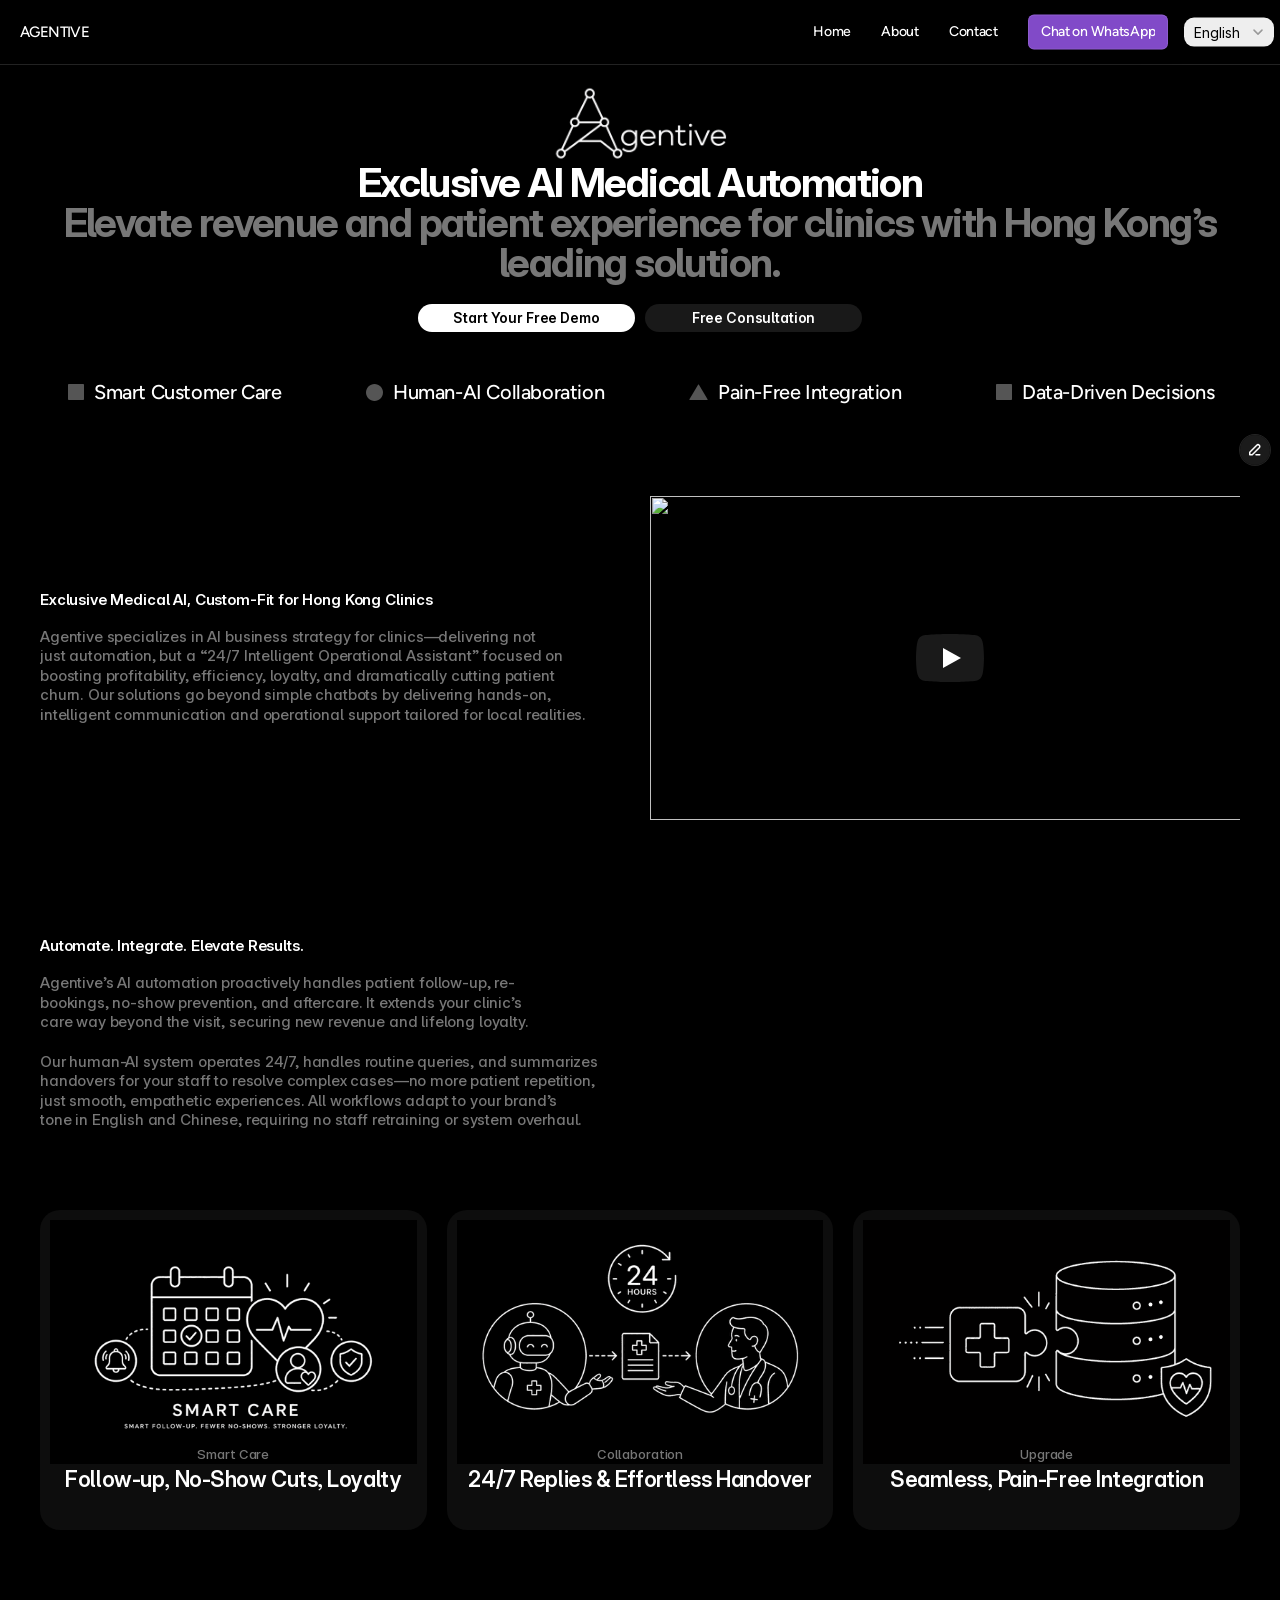
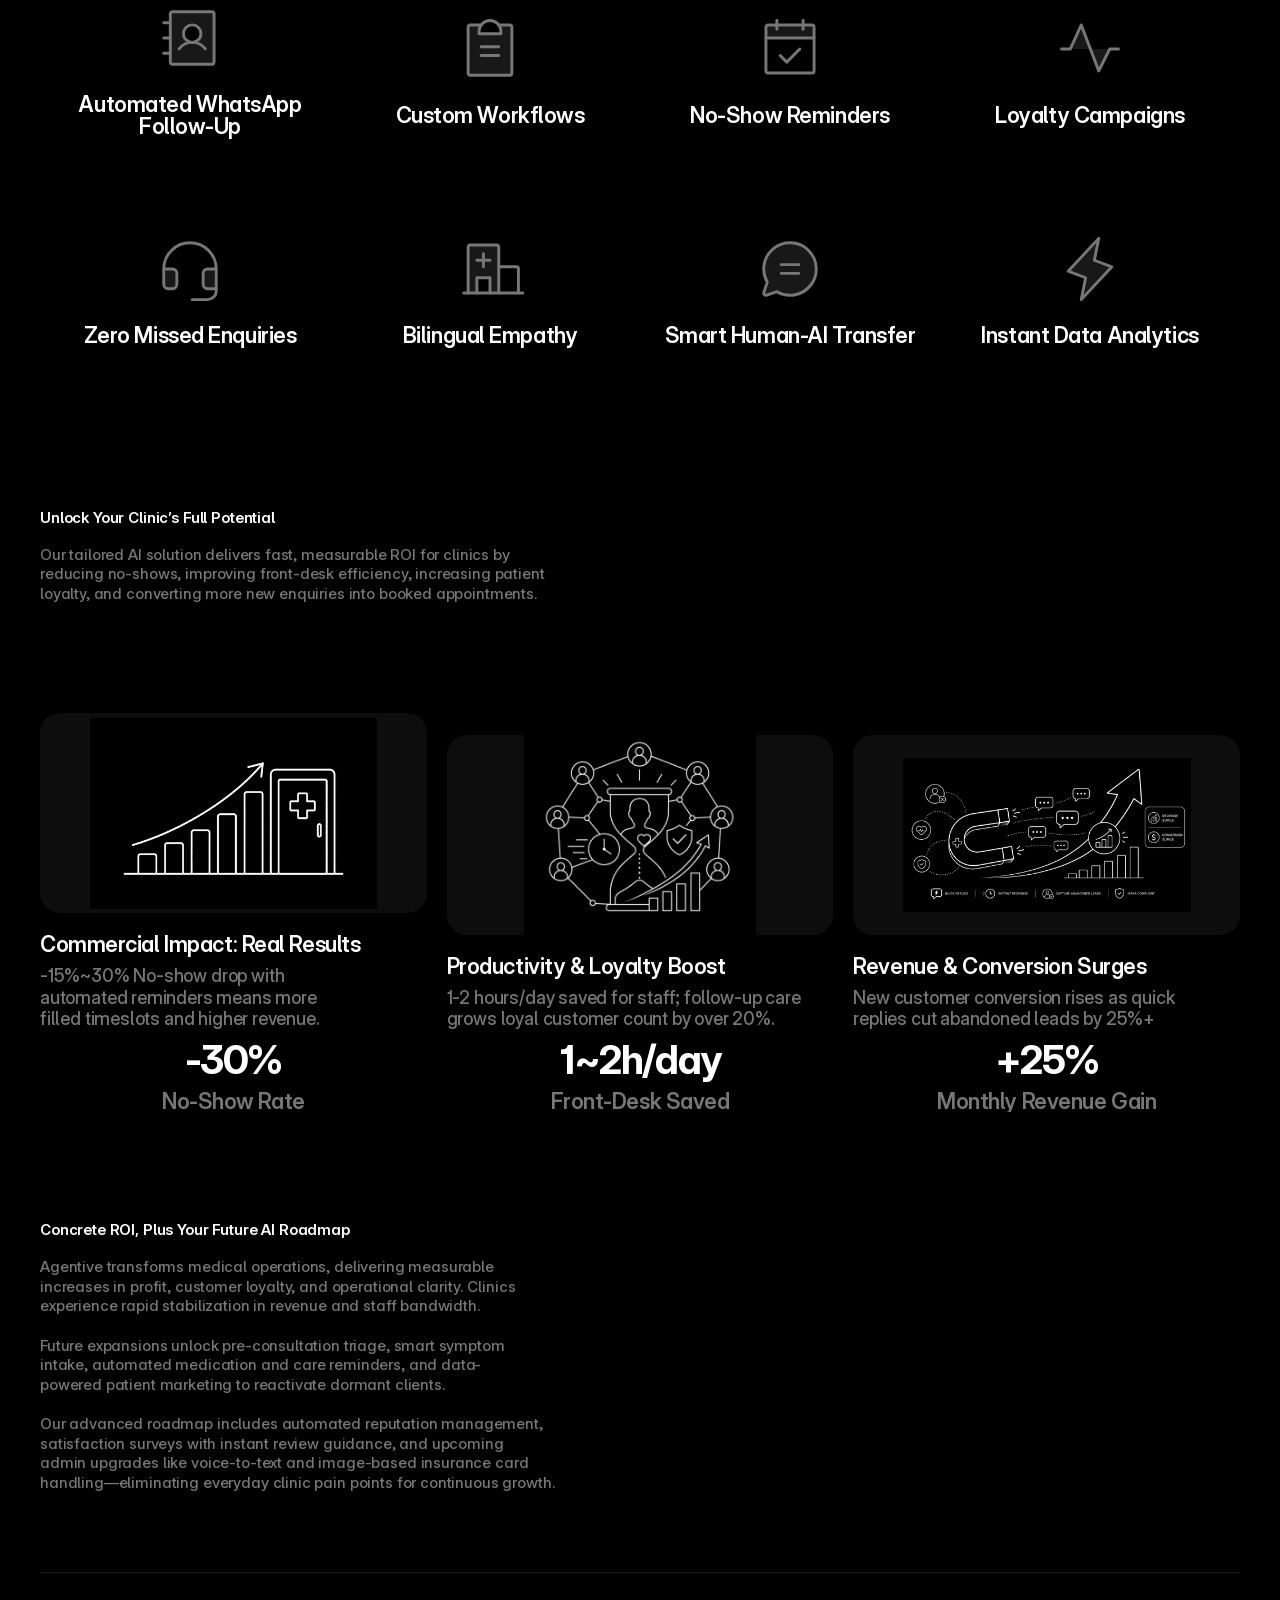
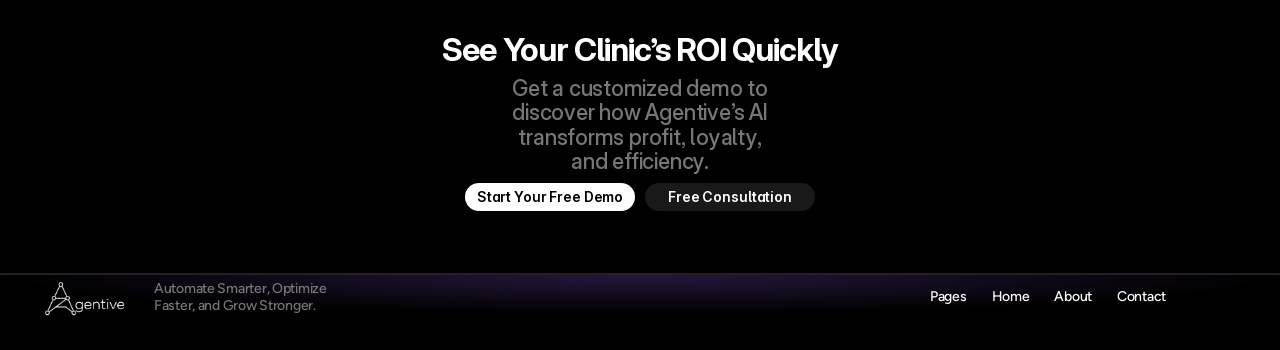
==== commit 0dde411f: "Updated Framer website design" ====
--- a/index.html
+++ b/index.html
@@ -51,7 +51,7 @@
     
     <!-- End of bodyStart -->
 	
-	<div id="main" data-framer-hydrate-v2="{&quot;routeId&quot;:&quot;augiA20Il&quot;,&quot;localeId&quot;:&quot;default&quot;,&quot;breakpoints&quot;:[{&quot;hash&quot;:&quot;72rtr7&quot;,&quot;mediaQuery&quot;:&quot;(min-width: 1200px)&quot;},{&quot;hash&quot;:&quot;17q2l77&quot;,&quot;mediaQuery&quot;:&quot;(min-width: 810px) and (max-width: 1199.98px)&quot;},{&quot;hash&quot;:&quot;azas73&quot;,&quot;mediaQuery&quot;:&quot;(max-width: 809.98px)&quot;},{&quot;hash&quot;:&quot;1kjwutx&quot;,&quot;mediaQuery&quot;:&quot;(min-width: 1200px)&quot;},{&quot;hash&quot;:&quot;1jtl6r4&quot;,&quot;mediaQuery&quot;:&quot;(min-width: 810px) and (max-width: 1199.98px)&quot;},{&quot;hash&quot;:&quot;h7qui&quot;,&quot;mediaQuery&quot;:&quot;(max-width: 809.98px)&quot;}]}" data-framer-ssr-released-at="2026-05-19T15:13:01.659Z" data-framer-page-optimized-at="2026-05-25T13:17:42.070Z" data-framer-generated-page=""><!--$--><div class="framer-8u4Un framer-1kjwutx" data-layout-template="true" style="min-height:100vh;width:auto"><div class="framer-eumtsr-container" data-framer-appear-id="eumtsr" data-framer-layout-hint-center-x="true" style="opacity: 1; transform: translateX(-50%); will-change: transform;"><div class="ssr-variant hidden-h7qui"><nav class="framer-xrUkn framer-OWAph framer-7M6Cu framer-dfm1g framer-v-dfm1g" data-border="true" data-framer-name="Desktop" style="--border-bottom-width: 1px; --border-color: var(--token-313dd4d6-9859-4bdd-889b-954a849d13e3, rgb(34, 34, 34)); --border-left-width: 0px; --border-right-width: 0px; --border-style: solid; --border-top-width: 0px; background-color: var(--token-aae92d1e-1be4-447e-8038-565c6944f982, rgb(0, 0, 0)); width: 100%; opacity: 1;"><div class="framer-213vcd" data-framer-name="Desktop" style="border-radius: 4px; transform: translateY(-50%); opacity: 1;"><div class="framer-1ft1nof" data-framer-name="AGENTIVE" data-framer-component-type="RichTextContainer" style="justify-content: center; transform: none; opacity: 1;"><p class="framer-text framer-styles-preset-13sktzi" data-styles-preset="ZlAG9svTx" dir="auto" style="--framer-text-alignment:left"><!--$--><a class="framer-text framer-styles-preset-1arsep9" data-styles-preset="PeLcf7ehs" href="./" data-framer-page-link-current="true">AGENTIVE</a><!--/$--></p></div><div class="framer-1crjnrv" data-framer-name="Container" style="border-radius: 8px; opacity: 1;"><div class="framer-1m1tss8" data-framer-name="Links" style="opacity: 1;"><!--$--><div class="framer-axg5ss-container" style="opacity: 1;"><!--$--><a class="framer-S7jH8 framer-4el2p framer-1fh2yjx framer-v-1fh2yjx framer-16xevj4" data-framer-name="Default" href="./" data-framer-page-link-current="true" style="background-color: rgba(0, 0, 0, 0); border-radius: 4px; opacity: 1;"><div class="framer-odcd3z" data-framer-component-type="RichTextContainer" style="--framer-link-text-color: rgb(0, 153, 255); --framer-link-text-decoration: underline; transform: none; opacity: 1;"><p class="framer-text framer-styles-preset-x6ge9v" data-styles-preset="D1fS_zrfW">Home</p></div></a><!--/$--></div><!--/$--><!--$--><div class="framer-x8m3iw-container" style="opacity: 1;"><!--$--><a class="framer-S7jH8 framer-4el2p framer-1fh2yjx framer-v-1fh2yjx framer-16xevj4" data-framer-name="Default" href="./about" style="background-color: rgba(0, 0, 0, 0); border-radius: 4px; opacity: 1;"><div class="framer-odcd3z" data-framer-component-type="RichTextContainer" style="--framer-link-text-color: rgb(0, 153, 255); --framer-link-text-decoration: underline; transform: none; opacity: 1;"><p class="framer-text framer-styles-preset-x6ge9v" data-styles-preset="D1fS_zrfW">About</p></div></a><!--/$--></div><!--/$--><!--$--><div class="framer-1kuqyx3-container" style="opacity: 1;"><!--$--><a class="framer-S7jH8 framer-4el2p framer-1fh2yjx framer-v-1fh2yjx framer-16xevj4" data-framer-name="Default" href="./contact" style="background-color: rgba(0, 0, 0, 0); border-radius: 4px; opacity: 1;"><div class="framer-odcd3z" data-framer-component-type="RichTextContainer" style="--framer-link-text-color: rgb(0, 153, 255); --framer-link-text-decoration: underline; transform: none; opacity: 1;"><p class="framer-text framer-styles-preset-x6ge9v" data-styles-preset="D1fS_zrfW">Contact</p></div></a><!--/$--></div><!--/$--></div><div class="framer-1utn9go" data-framer-name="Button" style="opacity: 1;"><div class="framer-1hhz98c-container" style="opacity: 1;"><!--$--><a class="framer-mscS8 framer-OWAph framer-4el2p framer-1e5l598 framer-v-1dhrp5e framer-x05rpg" data-border="true" href="https://wa.me/85259124969?text=Hi%2C%20I%E2%80%99d%20like%20to%20book%20a%20consultation." target="_blank" rel="noopener" style="--border-bottom-width: 1px; --border-color: var(--token-6839e435-35f3-4ab3-b723-e98c27e525bc, rgba(255, 255, 255, 0.1)); --border-left-width: 1px; --border-right-width: 1px; --border-style: solid; --border-top-width: 1px; background-color: var(--token-a888adc2-3d05-4d6f-88b7-8dab97418795, rgb(129, 74, 200)); border-radius: 6px; box-shadow: rgba(0, 0, 0, 0.15) 0px 0.706592px 0.706592px -0.625px, rgba(0, 0, 0, 0.14) 0px 1.80656px 1.80656px -1.25px, rgba(0, 0, 0, 0.14) 0px 3.62176px 3.62176px -1.875px, rgba(0, 0, 0, 0.13) 0px 6.8656px 6.8656px -2.5px, rgba(0, 0, 0, 0.1) 0px 13.6468px 13.6468px -3.125px, rgba(0, 0, 0, 0.05) 0px 30px 30px -3.75px; opacity: 1;" data-framer-name="Small"><div class="framer-1hhkatf" data-framer-name="Text Container" style="opacity: 1;"><div class="framer-15k178i" data-framer-name="1st state" style="transform: none; transform-origin: 50% 50% 0px;"><div class="framer-1bob7ie" data-framer-component-type="RichTextContainer" style="--framer-link-text-color: rgb(0, 153, 255); --framer-link-text-decoration: underline; --framer-paragraph-spacing: 0px; transform: none; transform-origin: 50% 50% 0px;"><p class="framer-text framer-styles-preset-x6ge9v" data-styles-preset="D1fS_zrfW">Chat on WhatsApp</p></div></div><div class="framer-4obbbk" data-framer-name="2nd state" style="transform: none; transform-origin: 50% 50% 0px;"><div class="framer-134t9n" data-framer-component-type="RichTextContainer" style="--framer-link-text-color: rgb(0, 153, 255); --framer-link-text-decoration: underline; --framer-paragraph-spacing: 0px; transform: none; transform-origin: 50% 50% 0px;"><p class="framer-text framer-styles-preset-x6ge9v" data-styles-preset="D1fS_zrfW">Chat on WhatsApp</p></div></div></div></a><!--/$--></div></div><div class="framer-l9j6sq-container" style="opacity: 1;"><!--$--><div class="framer-locale-picker" style="height:100%;width:100%"><label for=":R2ularkqop:">Select Language</label><select id=":R2ularkqop:" autocomplete="off"><option value="default" selected="">English</option><option value="fp2LS0cvj">中文</option></select><div class="input" style="font-family:&quot;Inter&quot;, &quot;Inter Placeholder&quot;, sans-serif;font-size:14px;font-style:normal;font-weight:400;letter-spacing:0em;line-height:1.5em;--framer-background-color:rgb(238, 238, 238);--framer-color:rgb(0, 0, 0);padding:10px;border-radius:10px;border:none;--framer-focus-outline:1px solid rgb(0, 153, 255);--framer-focus-outline-offset:0px;gap:5px"><div class="title">English</div><div class="caret"><svg xmlns="http://www.w3.org/2000/svg" viewBox="0 0 12 12" width="12" height="12"><path d="M 2 4.5 L 6 8.5 L 10 4.5" fill="none" stroke="rgb(153, 153, 153)" stroke-width="1.5" stroke-linecap="round" stroke-linejoin="round"></path></svg></div></div></div><!--/$--></div></div></div></nav></div></div><div data-framer-root="" class="framer-swuMp framer-6C6VY framer-4el2p framer-72rtr7" style="min-height:100vh;width:auto;display:contents"><div class="framer-loq3n6" data-framer-name="Navigation"></div><div class="framer-myl1np hidden-azas73"><div class="ssr-variant"><div class="framer-1s8u6j8" data-framer-name="Company Logo"><div style="position:absolute;border-radius:inherit;corner-shape:inherit;top:0;right:0;bottom:0;left:0" data-framer-background-image-wrapper="true"><img decoding="auto" width="1912" height="823" sizes="(min-width: 1200px) max(min(min(100vw * 0.95, 1200px) - 800px, min(100vw * 0.95, 1200px)), 100vw), (max-width: 809.98px) max(min(min(100vw * 0.95, 1200px) - 800px, min(100vw * 0.95, 1200px)), min(195px, min(390px, 100vw))), (min-width: 810px) and (max-width: 1199.98px) max(810px, 100vw)" srcset="assets/images/company-logo-2.png 512w,assets/images/company-logo-3.png 1024w,assets/images/company-logo-1.png 1912w" src="assets/images/company-logo-1.png" alt="" style="display:block;width:100%;height:100%;border-radius:inherit;corner-shape:inherit;object-position:center;object-fit:contain"></div></div></div><div class="framer-1tu3stw"><div class="framer-rln5k1" data-framer-component-type="RichTextContainer" style="transform:none"><h1 dir="auto" style="--font-selector:SW50ZXItVmFyaWFibGVWRj1JbTl3YzNvaUlETXlMQ0FpZDJkb2RDSWdOekF3;--framer-font-family:&quot;Inter Variable&quot;, &quot;Inter Variable Placeholder&quot;, sans-serif;--framer-font-open-type-features:'cv01' on, 'cv09' on, 'cv11' on, 'cv05' on, 'ss03' on;--framer-font-size:40px;--framer-font-variation-axes:&quot;opsz&quot; 32, &quot;wght&quot; 700;--framer-letter-spacing:-0.04em;--framer-line-height:1em;--framer-text-alignment:center;--framer-text-color:var(--token-8961fb69-0ea3-46ab-8b8e-1f9187ebd1a9, rgb(255, 255, 255))" class="framer-text">Exclusive AI Medical Automation</h1></div><div class="framer-whqh" data-framer-component-type="RichTextContainer" style="transform:none"><h1 dir="auto" style="--font-selector:SW50ZXItVmFyaWFibGVWRj1JbTl3YzNvaUlETXlMQ0FpZDJkb2RDSWdOekF3;--framer-font-family:&quot;Inter Variable&quot;, &quot;Inter Variable Placeholder&quot;, sans-serif;--framer-font-open-type-features:'cv01' on, 'cv09' on, 'cv11' on, 'cv05' on, 'ss03' on;--framer-font-size:40px;--framer-font-variation-axes:&quot;opsz&quot; 32, &quot;wght&quot; 700;--framer-letter-spacing:-0.04em;--framer-line-height:1em;--framer-text-alignment:center;--framer-text-color:var(--token-d3650bef-13f5-49bd-88f0-8a82034ef0d6, rgb(119, 119, 119))" class="framer-text">Elevate revenue and patient experience for clinics with Hong Kong’s leading solution.</h1></div></div><div class="framer-r7znfj"><!--$--><a class="framer-1vmhayp framer-lux5qc" href="https://wa.me/85259124969?text=Hi%2C%20I%E2%80%99d%20like%20to%20start%20the%20Free%20Demo." target="_blank" rel="noopener"><div class="framer-t5f8w8" data-framer-component-type="RichTextContainer" style="transform:none"><p dir="auto" style="--font-selector:SW50ZXItVmFyaWFibGVWRj1JbTl3YzNvaUlESXdMQ0FpZDJkb2RDSWdOakF3;--framer-font-family:&quot;Inter Variable&quot;, &quot;Inter Variable Placeholder&quot;, sans-serif;--framer-font-open-type-features:'cv09' on, 'cv01' on, 'cv11' on, 'cv05' on;--framer-font-size:14px;--framer-font-variation-axes:&quot;opsz&quot; 20, &quot;wght&quot; 600;--framer-letter-spacing:-0.01em;--framer-line-height:1em;--framer-text-alignment:center;--framer-text-color:var(--token-26b2fd9f-cb04-4e12-920b-6e002294676e, rgb(0, 0, 0))" class="framer-text">Start Your Free Demo</p></div></a><!--/$--><!--$--><a class="framer-tq19pq framer-lux5qc" href="https://wa.me/85259124969?text=Hi%2C%20I%E2%80%99d%20like%20to%20book%20a%20consultation." target="_blank" rel="noopener"><div class="framer-jb1vxo" data-framer-component-type="RichTextContainer" style="transform:none"><p dir="auto" style="--font-selector:SW50ZXItVmFyaWFibGVWRj1JbTl3YzNvaUlESXdMQ0FpZDJkb2RDSWdOakF3;--framer-font-family:&quot;Inter Variable&quot;, &quot;Inter Variable Placeholder&quot;, sans-serif;--framer-font-open-type-features:'cv09' on, 'cv01' on, 'cv11' on, 'cv05' on;--framer-font-size:14px;--framer-font-variation-axes:&quot;opsz&quot; 20, &quot;wght&quot; 600;--framer-letter-spacing:-0.01em;--framer-line-height:1em;--framer-text-alignment:center;--framer-text-color:var(--token-8961fb69-0ea3-46ab-8b8e-1f9187ebd1a9, rgb(255, 255, 255))" class="framer-text">Free Consultation</p></div></a><!--/$--></div></div><div class="framer-b9f0h0"><div class="framer-1n4dhkv"><div data-framer-component-type="SVG" parentsize="0" _constraints="[object Object]" rotation="0" shadows="" class="framer-o6kztn" aria-hidden="true" style="image-rendering:pixelated;flex-shrink:0"><div class="svgContainer" style="width:100%;height:100%;aspect-ratio:inherit"><svg style="width:100%;height:100%;" preserveAspectRatio="none" width="100%" height="100%"><use href="#svg990058919_398"></use></svg></div></div><div class="ssr-variant hidden-azas73"><div class="framer-1966yhl" data-framer-appear-id="1966yhl" data-framer-component-type="RichTextContainer" style="opacity: 1; transform: none; will-change: transform;"><h6 class="framer-text framer-styles-preset-13fcp0u" data-styles-preset="J5DcMnyFr" dir="auto">Smart Customer Care</h6></div></div></div><div class="framer-nlkdq7"><div data-framer-component-type="SVG" data-framer-name="Oval" radius="24" parentsize="0" _constraints="[object Object]" rotation="0" shadows="" class="framer-zc8pvj" aria-hidden="true" style="image-rendering:pixelated;flex-shrink:0"><div class="svgContainer" style="width:100%;height:100%;aspect-ratio:inherit"><svg style="width:100%;height:100%;" preserveAspectRatio="none" width="100%" height="100%"><use href="#svg433054247_410"></use></svg></div></div><div class="ssr-variant hidden-azas73"><div class="framer-n0chhb" data-framer-appear-id="n0chhb" data-framer-component-type="RichTextContainer" style="opacity: 1; transform: none; will-change: transform;"><h6 class="framer-text framer-styles-preset-13fcp0u" data-styles-preset="J5DcMnyFr" dir="auto">Human-AI Collaboration</h6></div></div></div><div class="framer-14zjm78"><div data-framer-component-type="SVG" parentsize="0" _constraints="[object Object]" rotation="0" shadows="" class="framer-6481qi" aria-hidden="true" style="image-rendering:pixelated;flex-shrink:0"><div class="svgContainer" style="width:100%;height:100%;aspect-ratio:inherit"><svg style="width:100%;height:100%;" preserveAspectRatio="none" width="100%" height="100%"><use href="#svg-1861651296_420"></use></svg></div></div><div class="ssr-variant hidden-azas73"><div class="framer-1r7xlcd" data-framer-appear-id="1r7xlcd" data-framer-component-type="RichTextContainer" style="opacity: 1; transform: none; will-change: transform;"><h6 class="framer-text framer-styles-preset-13fcp0u" data-styles-preset="J5DcMnyFr" dir="auto">Pain-Free Integration</h6></div></div></div><div class="framer-oy64io"><div data-framer-component-type="SVG" parentsize="0" _constraints="[object Object]" rotation="0" shadows="" class="framer-1bnamd2" aria-hidden="true" style="image-rendering:pixelated;flex-shrink:0"><div class="svgContainer" style="width:100%;height:100%;aspect-ratio:inherit"><svg style="width:100%;height:100%;" preserveAspectRatio="none" width="100%" height="100%"><use href="#svg990058919_398"></use></svg></div></div><div class="ssr-variant hidden-azas73"><div class="framer-1id8968" data-framer-appear-id="1id8968" data-framer-component-type="RichTextContainer" style="opacity: 1; transform: none; will-change: transform;"><h6 class="framer-text framer-styles-preset-13fcp0u" data-styles-preset="J5DcMnyFr" dir="auto">Data-Driven Decisions</h6></div></div></div></div><div class="framer-e2dh1b"><div class="framer-123l5xu"><div class="framer-qslxss" data-framer-component-type="RichTextContainer" style="transform:none"><h1 dir="auto" style="--font-selector:SW50ZXItVmFyaWFibGVWRj1JbTl3YzNvaUlESTBMQ0FpZDJkb2RDSWdOakF3;--framer-font-family:&quot;Inter Variable&quot;, &quot;Inter Variable Placeholder&quot;, sans-serif;--framer-font-open-type-features:'cv01' on, 'cv09' on, 'cv11' on, 'cv05' on;--framer-font-size:15px;--framer-font-variation-axes:&quot;opsz&quot; 24, &quot;wght&quot; 600;--framer-letter-spacing:-0.01em;--framer-line-height:1em;--framer-text-alignment:center;--framer-text-color:var(--token-8961fb69-0ea3-46ab-8b8e-1f9187ebd1a9, rgb(255, 255, 255))" class="framer-text">Exclusive Medical AI, Custom-Fit for Hong Kong Clinics</h1></div><div class="framer-1209gua" data-framer-component-type="RichTextContainer" style="transform:none"><h2 dir="auto" style="--font-selector:SW50ZXItVmFyaWFibGVWRj1JbTl3YzNvaUlESTBMQ0FpZDJkb2RDSWdOVEF3;--framer-font-family:&quot;Inter Variable&quot;, &quot;Inter Variable Placeholder&quot;, sans-serif;--framer-font-open-type-features:'cv01' on, 'cv09' on, 'cv11' on, 'cv05' on, 'ss03' on;--framer-font-size:15px;--framer-font-variation-axes:&quot;opsz&quot; 24, &quot;wght&quot; 500;--framer-letter-spacing:-0.01em;--framer-line-height:1.3em;--framer-text-alignment:left;--framer-text-color:var(--token-ed724e25-7ff9-40e4-a153-c8f5351e85cb, rgb(119, 119, 119))" class="framer-text">Agentive specializes in AI business strategy for clinics—delivering not just automation, but a “24/7 Intelligent Operational Assistant” focused on boosting profitability, efficiency, loyalty, and dramatically cutting patient churn. Our solutions go beyond simple chatbots by delivering hands-on, intelligent communication and operational support tailored for local realities.</h2></div></div><div class="framer-en7ct8-container" data-framer-name="Youtube - Unlock Clinic Growth with AI" name="Youtube - Unlock Clinic Growth with AI"><!--$--><article style="position:relative;width:100%;height:100%;border-radius:0px;transform:unset;cursor:pointer;overflow:hidden" role="presentation"><link rel="preconnect" href="https://i.ytimg.com"><img decoding="async" src="assets/images/youtube-unlock-clinic-growth-with-ai-4.webp" style="position:absolute;top:0;left:0;height:100%;width:100%;object-fit:cover"><link rel="dns-prefetch" href="https://i.ytimg.com"><link rel="preconnect" href="https://www.youtube.com"><link rel="dns-prefetch" href="https://www.google.com"><iframe loading="lazy" style="position:absolute;top:0;left:0;height:100%;width:100%;display:none" title="Youtube Video" allow="presentation; fullscreen; accelerometer; autoplay; encrypted-media; gyroscope; picture-in-picture" src="https://www.youtube.com/embed/M9hLdh2Em58?v=M9hLdh2Em58&amp;iv_load_policy=3&amp;rel=0&amp;modestbranding=1&amp;playsinline=1&amp;autoplay=0" frameborder="0"></iframe><button aria-label="Play" style="position:absolute;top:50%;left:50%;transform:translate(-50%, -50%);width:68px;height:48px;padding:0;border:none;background:transparent;cursor:pointer"><svg height="100%" version="1.1" viewBox="0 0 68 48" width="100%"><path d="M66.52,7.74c-0.78-2.93-2.49-5.41-5.42-6.19C55.79,.13,34,0,34,0S12.21,.13,6.9,1.55 C3.97,2.33,2.27,4.81,1.48,7.74C0.06,13.05,0,24,0,24s0.06,10.95,1.48,16.26c0.78,2.93,2.49,5.41,5.42,6.19 C12.21,47.87,34,48,34,48s21.79-0.13,27.1-1.55c2.93-0.78,4.64-3.26,5.42-6.19C67.94,34.95,68,24,68,24S67.94,13.05,66.52,7.74z" fill="#212121" fill-opacity="0.8" style="transition:fill .1s cubic-bezier(0.4, 0, 1, 1), fill-opacity .1s cubic-bezier(0.4, 0, 1, 1)"></path><path d="M 45,24 27,14 27,34" fill="#fff"></path></svg></button></article><!--/$--></div></div><div class="framer-1diew7m"><div class="framer-1l1426x" data-framer-component-type="RichTextContainer" style="transform:none"><h1 dir="auto" style="--font-selector:SW50ZXItVmFyaWFibGVWRj1JbTl3YzNvaUlESTBMQ0FpZDJkb2RDSWdOakF3;--framer-font-family:&quot;Inter Variable&quot;, &quot;Inter Variable Placeholder&quot;, sans-serif;--framer-font-open-type-features:'cv01' on, 'cv09' on, 'cv11' on, 'cv05' on;--framer-font-size:15px;--framer-font-variation-axes:&quot;opsz&quot; 24, &quot;wght&quot; 600;--framer-letter-spacing:-0.01em;--framer-line-height:1em;--framer-text-alignment:center;--framer-text-color:var(--token-8961fb69-0ea3-46ab-8b8e-1f9187ebd1a9, rgb(255, 255, 255))" class="framer-text">Automate. Integrate. Elevate Results.</h1></div><div class="framer-1kqs6he" data-framer-component-type="RichTextContainer" style="transform:none"><h2 dir="auto" style="--font-selector:SW50ZXItVmFyaWFibGVWRj1JbTl3YzNvaUlESTBMQ0FpZDJkb2RDSWdOVEF3;--framer-font-family:&quot;Inter Variable&quot;, &quot;Inter Variable Placeholder&quot;, sans-serif;--framer-font-open-type-features:'cv01' on, 'cv09' on, 'cv11' on, 'cv05' on, 'ss03' on;--framer-font-size:15px;--framer-font-variation-axes:&quot;opsz&quot; 24, &quot;wght&quot; 500;--framer-letter-spacing:-0.01em;--framer-line-height:1.3em;--framer-text-alignment:left;--framer-text-color:var(--token-ed724e25-7ff9-40e4-a153-c8f5351e85cb, rgb(119, 119, 119))" class="framer-text">Agentive’s AI automation proactively handles patient follow-up, re-bookings, no-show prevention, and aftercare. It extends your clinic’s care way beyond the visit, securing new revenue and lifelong loyalty.</h2></div><div class="framer-dr7b15" data-framer-component-type="RichTextContainer" style="transform:none"><h2 dir="auto" style="--font-selector:SW50ZXItVmFyaWFibGVWRj1JbTl3YzNvaUlESTBMQ0FpZDJkb2RDSWdOVEF3;--framer-font-family:&quot;Inter Variable&quot;, &quot;Inter Variable Placeholder&quot;, sans-serif;--framer-font-open-type-features:'cv01' on, 'cv09' on, 'cv11' on, 'cv05' on, 'ss03' on;--framer-font-size:15px;--framer-font-variation-axes:&quot;opsz&quot; 24, &quot;wght&quot; 500;--framer-letter-spacing:-0.01em;--framer-line-height:1.3em;--framer-text-alignment:left;--framer-text-color:var(--token-ed724e25-7ff9-40e4-a153-c8f5351e85cb, rgb(119, 119, 119))" class="framer-text">Our human-AI system operates 24/7, handles routine queries, and summarizes handovers for your staff to resolve complex cases—no more patient repetition, just smooth, empathetic experiences. All workflows adapt to your brand’s tone in English and Chinese, requiring no staff retraining or system overhaul.</h2></div></div><div class="framer-186ghym"><div class="framer-1okdzww" data-framer-name="Placeholder"><div class="ssr-variant"><div class="framer-1pjc1uo" data-framer-name="Follow-up, No-Show Cuts, Loyalty"><div style="position:absolute;border-radius:inherit;corner-shape:inherit;top:0;right:0;bottom:0;left:0" data-framer-background-image-wrapper="true"><img decoding="auto" loading="lazy" width="1536" height="1024" sizes="(min-width: 1200px) min(max((min(100vw * 0.95, 1200px) - 40px) / 3, 1px) - 20px, max((min(100vw * 0.95, 1200px) - 40px) / 3, 1px)), (min-width: 810px) and (max-width: 1199.98px) min(max((min(100vw * 0.95, 1200px) - 40px) / 3, 1px) - 20px, max((min(100vw * 0.95, 1200px) - 40px) / 3, 1px)), (max-width: 809.98px) min(min(100vw * 0.95, 1200px) - 20px, min(100vw * 0.95, 1200px))" srcset="assets/images/follow-up-no-show-cuts-loyalty-5.png 512w,assets/images/follow-up-no-show-cuts-loyalty-6.png 1024w,assets/images/follow-up-no-show-cuts-loyalty-7.png 1536w" src="assets/images/follow-up-no-show-cuts-loyalty-7.png" alt="" style="display:block;width:100%;height:100%;border-radius:inherit;corner-shape:inherit;object-position:center;object-fit:cover"></div></div></div><div class="framer-smskhy"><div class="framer-1cvpfg7" data-framer-component-type="RichTextContainer" style="transform:none"><p dir="auto" style="--font-selector:SW50ZXItTWVkaXVt;--framer-font-open-type-features:'cv01' on, 'cv09' on, 'cv11' on, 'cv05' on;--framer-font-size:13px;--framer-font-weight:500;--framer-letter-spacing:-0.01em;--framer-text-alignment:center;--framer-text-color:var(--token-d3650bef-13f5-49bd-88f0-8a82034ef0d6, rgb(119, 119, 119))" class="framer-text">Smart Care</p></div><div class="framer-14sk9ke" data-framer-component-type="RichTextContainer" style="transform:none"><h3 dir="auto" style="--font-selector:SW50ZXItVmFyaWFibGVWRj1JbTl3YzNvaUlETXlMQ0FpZDJkb2RDSWdOakF3;--framer-font-family:&quot;Inter Variable&quot;, &quot;Inter Variable Placeholder&quot;, sans-serif;--framer-font-open-type-features:'cv01' on, 'cv09' on, 'cv11' on, 'cv05' on, 'ss03' on;--framer-font-size:22px;--framer-font-variation-axes:&quot;opsz&quot; 32, &quot;wght&quot; 600;--framer-letter-spacing:-0.02em;--framer-line-height:1em;--framer-text-alignment:center;--framer-text-color:var(--token-8961fb69-0ea3-46ab-8b8e-1f9187ebd1a9, rgb(255, 255, 255))" class="framer-text">Follow-up, No-Show Cuts, Loyalty</h3></div></div></div><div class="framer-bpo29l" data-framer-name="Placeholder"><div class="ssr-variant"><div class="framer-vin3nd" data-framer-name="24 7 Replies &amp; Effortless Handover"><div style="position:absolute;border-radius:inherit;corner-shape:inherit;top:0;right:0;bottom:0;left:0" data-framer-background-image-wrapper="true"><img decoding="auto" loading="lazy" width="1536" height="1024" sizes="(min-width: 1200px) min(max((min(100vw * 0.95, 1200px) - 40px) / 3, 1px) - 20px, max((min(100vw * 0.95, 1200px) - 40px) / 3, 1px)), (min-width: 810px) and (max-width: 1199.98px) min(max((min(100vw * 0.95, 1200px) - 40px) / 3, 1px) - 20px, max((min(100vw * 0.95, 1200px) - 40px) / 3, 1px)), (max-width: 809.98px) min(min(100vw * 0.95, 1200px) - 20px, min(100vw * 0.95, 1200px))" srcset="assets/images/24-7-replies-effortless-handover-8.png 512w,assets/images/24-7-replies-effortless-handover-9.png 1024w,assets/images/24-7-replies-effortless-handover-10.png 1536w" src="assets/images/24-7-replies-effortless-handover-10.png" alt="" style="display:block;width:100%;height:100%;border-radius:inherit;corner-shape:inherit;object-position:center;object-fit:cover"></div></div></div><div class="framer-c5q52f"><div class="framer-w048ge" data-framer-component-type="RichTextContainer" style="transform:none"><p dir="auto" style="--font-selector:SW50ZXItTWVkaXVt;--framer-font-open-type-features:'cv01' on, 'cv09' on, 'cv11' on, 'cv05' on;--framer-font-size:13px;--framer-font-weight:500;--framer-letter-spacing:-0.01em;--framer-text-alignment:center;--framer-text-color:var(--token-d3650bef-13f5-49bd-88f0-8a82034ef0d6, rgb(119, 119, 119))" class="framer-text">Collaboration</p></div><div class="framer-142gjzx" data-framer-component-type="RichTextContainer" style="transform:none"><h3 dir="auto" style="--font-selector:SW50ZXItVmFyaWFibGVWRj1JbTl3YzNvaUlETXlMQ0FpZDJkb2RDSWdOakF3;--framer-font-family:&quot;Inter Variable&quot;, &quot;Inter Variable Placeholder&quot;, sans-serif;--framer-font-open-type-features:'cv01' on, 'cv09' on, 'cv11' on, 'cv05' on, 'ss03' on;--framer-font-size:22px;--framer-font-variation-axes:&quot;opsz&quot; 32, &quot;wght&quot; 600;--framer-letter-spacing:-0.02em;--framer-line-height:1em;--framer-text-alignment:center;--framer-text-color:var(--token-8961fb69-0ea3-46ab-8b8e-1f9187ebd1a9, rgb(255, 255, 255))" class="framer-text">24/7 Replies &amp; Effortless Handover</h3></div></div></div><div class="framer-hx9as4" data-framer-name="Placeholder"><div class="ssr-variant"><div class="framer-1x8usw" data-framer-name="Seamless, Pain-Free Integration"><div style="position:absolute;border-radius:inherit;corner-shape:inherit;top:0;right:0;bottom:0;left:0" data-framer-background-image-wrapper="true"><img decoding="auto" loading="lazy" width="1536" height="1024" sizes="(min-width: 1200px) min(max((min(100vw * 0.95, 1200px) - 40px) / 3, 1px) - 20px, max((min(100vw * 0.95, 1200px) - 40px) / 3, 1px)), (min-width: 810px) and (max-width: 1199.98px) min(max((min(100vw * 0.95, 1200px) - 40px) / 3, 1px) - 20px, max((min(100vw * 0.95, 1200px) - 40px) / 3, 1px)), (max-width: 809.98px) min(min(100vw * 0.95, 1200px) - 20px, min(100vw * 0.95, 1200px))" srcset="assets/images/seamless-pain-free-integration-11.png 512w,assets/images/seamless-pain-free-integration-12.png 1024w,assets/images/seamless-pain-free-integration-13.png 1536w" src="assets/images/seamless-pain-free-integration-13.png" alt="" style="display:block;width:100%;height:100%;border-radius:inherit;corner-shape:inherit;object-position:center;object-fit:cover"></div></div></div><div class="framer-1t39g56"><div class="framer-1ajhy2c" data-framer-component-type="RichTextContainer" style="transform:none"><p dir="auto" style="--font-selector:SW50ZXItTWVkaXVt;--framer-font-open-type-features:'cv01' on, 'cv09' on, 'cv11' on, 'cv05' on;--framer-font-size:13px;--framer-font-weight:500;--framer-letter-spacing:-0.01em;--framer-text-alignment:center;--framer-text-color:var(--token-d3650bef-13f5-49bd-88f0-8a82034ef0d6, rgb(119, 119, 119))" class="framer-text">Upgrade</p></div><div class="framer-16v95x2" data-framer-component-type="RichTextContainer" style="transform:none"><h3 dir="auto" style="--font-selector:SW50ZXItVmFyaWFibGVWRj1JbTl3YzNvaUlETXlMQ0FpZDJkb2RDSWdOakF3;--framer-font-family:&quot;Inter Variable&quot;, &quot;Inter Variable Placeholder&quot;, sans-serif;--framer-font-open-type-features:'cv01' on, 'cv09' on, 'cv11' on, 'cv05' on, 'ss03' on;--framer-font-size:22px;--framer-font-variation-axes:&quot;opsz&quot; 32, &quot;wght&quot; 600;--framer-letter-spacing:-0.02em;--framer-line-height:1em;--framer-text-alignment:center;--framer-text-color:var(--token-8961fb69-0ea3-46ab-8b8e-1f9187ebd1a9, rgb(255, 255, 255))" class="framer-text">Seamless, Pain-Free Integration</h3></div></div></div></div><div class="framer-1q06ff5"><div class="framer-11yluaw"><div class="framer-1deh9bh"><svg class="framer-M8q4o framer-jn6vm9" role="presentation" viewBox="0 0 24 24"><use href="#4031789498"></use></svg><div class="ssr-variant hidden-azas73"><div class="framer-v1rul4" data-framer-component-type="RichTextContainer" style="transform:none"><h3 dir="auto" style="--font-selector:SW50ZXItVmFyaWFibGVWRj1JbTl3YzNvaUlETXlMQ0FpZDJkb2RDSWdOakF3;--framer-font-family:&quot;Inter Variable&quot;, &quot;Inter Variable Placeholder&quot;, sans-serif;--framer-font-open-type-features:'cv01' on, 'cv09' on, 'cv11' on, 'cv05' on, 'ss03' on;--framer-font-size:22px;--framer-font-variation-axes:&quot;opsz&quot; 32, &quot;wght&quot; 600;--framer-letter-spacing:-0.02em;--framer-line-height:1em;--framer-text-alignment:center;--framer-text-color:var(--token-8961fb69-0ea3-46ab-8b8e-1f9187ebd1a9, rgb(255, 255, 255))" class="framer-text">Automated WhatsApp Follow-Up</h3></div></div></div><div class="framer-m0nhhp"><svg class="framer-MFt14 framer-1eug39z" role="presentation" viewBox="0 0 24 24"><use href="#1682392209"></use></svg><div class="ssr-variant hidden-azas73"><div class="framer-mnh1mz" data-framer-component-type="RichTextContainer" style="transform:none"><h3 dir="auto" style="--font-selector:SW50ZXItVmFyaWFibGVWRj1JbTl3YzNvaUlETXlMQ0FpZDJkb2RDSWdOakF3;--framer-font-family:&quot;Inter Variable&quot;, &quot;Inter Variable Placeholder&quot;, sans-serif;--framer-font-open-type-features:'cv01' on, 'cv09' on, 'cv11' on, 'cv05' on, 'ss03' on;--framer-font-size:22px;--framer-font-variation-axes:&quot;opsz&quot; 32, &quot;wght&quot; 600;--framer-letter-spacing:-0.02em;--framer-line-height:1em;--framer-text-alignment:center;--framer-text-color:var(--token-8961fb69-0ea3-46ab-8b8e-1f9187ebd1a9, rgb(255, 255, 255))" class="framer-text">Custom Workflows</h3></div></div></div><div class="framer-1qik74l"><svg class="framer-m8Hh1 framer-3bbswi" role="presentation" viewBox="0 0 24 24"><use href="#88840897"></use></svg><div class="ssr-variant hidden-azas73"><div class="framer-1eu906t" data-framer-component-type="RichTextContainer" style="transform:none"><h3 dir="auto" style="--font-selector:SW50ZXItVmFyaWFibGVWRj1JbTl3YzNvaUlETXlMQ0FpZDJkb2RDSWdOakF3;--framer-font-family:&quot;Inter Variable&quot;, &quot;Inter Variable Placeholder&quot;, sans-serif;--framer-font-open-type-features:'cv01' on, 'cv09' on, 'cv11' on, 'cv05' on, 'ss03' on;--framer-font-size:22px;--framer-font-variation-axes:&quot;opsz&quot; 32, &quot;wght&quot; 600;--framer-letter-spacing:-0.02em;--framer-line-height:1em;--framer-text-alignment:center;--framer-text-color:var(--token-8961fb69-0ea3-46ab-8b8e-1f9187ebd1a9, rgb(255, 255, 255))" class="framer-text">No-Show Reminders</h3></div></div></div><div class="framer-z5n9fz"><svg class="framer-O05eY framer-f09ayd" role="presentation" viewBox="0 0 24 24"><use href="#4111782211"></use></svg><div class="ssr-variant hidden-azas73"><div class="framer-72luo3" data-framer-component-type="RichTextContainer" style="transform:none"><h3 dir="auto" style="--font-selector:SW50ZXItVmFyaWFibGVWRj1JbTl3YzNvaUlETXlMQ0FpZDJkb2RDSWdOakF3;--framer-font-family:&quot;Inter Variable&quot;, &quot;Inter Variable Placeholder&quot;, sans-serif;--framer-font-open-type-features:'cv01' on, 'cv09' on, 'cv11' on, 'cv05' on, 'ss03' on;--framer-font-size:22px;--framer-font-variation-axes:&quot;opsz&quot; 32, &quot;wght&quot; 600;--framer-letter-spacing:-0.02em;--framer-line-height:1em;--framer-text-alignment:center;--framer-text-color:var(--token-8961fb69-0ea3-46ab-8b8e-1f9187ebd1a9, rgb(255, 255, 255))" class="framer-text">Loyalty Campaigns</h3></div></div></div></div><div class="framer-9cp6ud"><div class="framer-1fpm7oi"><svg class="framer-nKQZn framer-wji05n" role="presentation" viewBox="0 0 24 24"><use href="#3620598648"></use></svg><div class="ssr-variant hidden-azas73"><div class="framer-dz19o5" data-framer-component-type="RichTextContainer" style="transform:none"><h3 dir="auto" style="--font-selector:SW50ZXItVmFyaWFibGVWRj1JbTl3YzNvaUlETXlMQ0FpZDJkb2RDSWdOakF3;--framer-font-family:&quot;Inter Variable&quot;, &quot;Inter Variable Placeholder&quot;, sans-serif;--framer-font-open-type-features:'cv01' on, 'cv09' on, 'cv11' on, 'cv05' on, 'ss03' on;--framer-font-size:22px;--framer-font-variation-axes:&quot;opsz&quot; 32, &quot;wght&quot; 600;--framer-letter-spacing:-0.02em;--framer-line-height:1em;--framer-text-alignment:center;--framer-text-color:var(--token-8961fb69-0ea3-46ab-8b8e-1f9187ebd1a9, rgb(255, 255, 255))" class="framer-text">Zero Missed Enquiries</h3></div></div></div><div class="framer-qnfutb"><svg class="framer-El99O framer-o8e8ad" role="presentation" viewBox="0 0 24 24"><use href="#2624245018"></use></svg><div class="ssr-variant hidden-azas73"><div class="framer-g1ju22" data-framer-component-type="RichTextContainer" style="transform:none"><h3 dir="auto" style="--font-selector:SW50ZXItVmFyaWFibGVWRj1JbTl3YzNvaUlETXlMQ0FpZDJkb2RDSWdOakF3;--framer-font-family:&quot;Inter Variable&quot;, &quot;Inter Variable Placeholder&quot;, sans-serif;--framer-font-open-type-features:'cv01' on, 'cv09' on, 'cv11' on, 'cv05' on, 'ss03' on;--framer-font-size:22px;--framer-font-variation-axes:&quot;opsz&quot; 32, &quot;wght&quot; 600;--framer-letter-spacing:-0.02em;--framer-line-height:1em;--framer-text-alignment:center;--framer-text-color:var(--token-8961fb69-0ea3-46ab-8b8e-1f9187ebd1a9, rgb(255, 255, 255))" class="framer-text">Bilingual Empathy</h3></div></div></div><div class="framer-1qgc8z9"><svg class="framer-cBrfg framer-1alguqj" role="presentation" viewBox="0 0 24 24"><use href="#4244954862"></use></svg><div class="ssr-variant hidden-azas73"><div class="framer-dtom46" data-framer-component-type="RichTextContainer" style="transform:none"><h3 dir="auto" style="--font-selector:SW50ZXItVmFyaWFibGVWRj1JbTl3YzNvaUlETXlMQ0FpZDJkb2RDSWdOakF3;--framer-font-family:&quot;Inter Variable&quot;, &quot;Inter Variable Placeholder&quot;, sans-serif;--framer-font-open-type-features:'cv01' on, 'cv09' on, 'cv11' on, 'cv05' on, 'ss03' on;--framer-font-size:22px;--framer-font-variation-axes:&quot;opsz&quot; 32, &quot;wght&quot; 600;--framer-letter-spacing:-0.02em;--framer-line-height:1em;--framer-text-alignment:center;--framer-text-color:var(--token-8961fb69-0ea3-46ab-8b8e-1f9187ebd1a9, rgb(255, 255, 255))" class="framer-text">Smart Human-AI Transfer</h3></div></div></div><div class="framer-1kd12sf"><svg class="framer-JrhtI framer-x3e16v" role="presentation" viewBox="0 0 24 24"><use href="#1028000027"></use></svg><div class="ssr-variant hidden-azas73"><div class="framer-lvwr5x" data-framer-component-type="RichTextContainer" style="transform:none"><h3 dir="auto" style="--font-selector:SW50ZXItVmFyaWFibGVWRj1JbTl3YzNvaUlETXlMQ0FpZDJkb2RDSWdOakF3;--framer-font-family:&quot;Inter Variable&quot;, &quot;Inter Variable Placeholder&quot;, sans-serif;--framer-font-open-type-features:'cv01' on, 'cv09' on, 'cv11' on, 'cv05' on, 'ss03' on;--framer-font-size:22px;--framer-font-variation-axes:&quot;opsz&quot; 32, &quot;wght&quot; 600;--framer-letter-spacing:-0.02em;--framer-line-height:1em;--framer-text-alignment:center;--framer-text-color:var(--token-8961fb69-0ea3-46ab-8b8e-1f9187ebd1a9, rgb(255, 255, 255))" class="framer-text">Instant Data Analytics</h3></div></div></div></div></div><div class="framer-18juni2"><div class="framer-uoqw1i" data-framer-component-type="RichTextContainer" style="transform:none"><h1 dir="auto" style="--font-selector:SW50ZXItVmFyaWFibGVWRj1JbTl3YzNvaUlESTBMQ0FpZDJkb2RDSWdOakF3;--framer-font-family:&quot;Inter Variable&quot;, &quot;Inter Variable Placeholder&quot;, sans-serif;--framer-font-open-type-features:'cv01' on, 'cv09' on, 'cv11' on, 'cv05' on;--framer-font-size:15px;--framer-font-variation-axes:&quot;opsz&quot; 24, &quot;wght&quot; 600;--framer-letter-spacing:-0.01em;--framer-line-height:1em;--framer-text-alignment:center;--framer-text-color:var(--token-8961fb69-0ea3-46ab-8b8e-1f9187ebd1a9, rgb(255, 255, 255))" class="framer-text">Unlock Your Clinic’s Full Potential</h1></div><div class="framer-1yccess" data-framer-component-type="RichTextContainer" style="transform:none"><h2 dir="auto" style="--font-selector:SW50ZXItVmFyaWFibGVWRj1JbTl3YzNvaUlESTBMQ0FpZDJkb2RDSWdOVEF3;--framer-font-family:&quot;Inter Variable&quot;, &quot;Inter Variable Placeholder&quot;, sans-serif;--framer-font-open-type-features:'cv01' on, 'cv09' on, 'cv11' on, 'cv05' on, 'ss03' on;--framer-font-size:15px;--framer-font-variation-axes:&quot;opsz&quot; 24, &quot;wght&quot; 500;--framer-letter-spacing:-0.01em;--framer-line-height:1.3em;--framer-text-alignment:left;--framer-text-color:var(--token-ed724e25-7ff9-40e4-a153-c8f5351e85cb, rgb(119, 119, 119))" class="framer-text">Our tailored AI solution delivers fast, measurable ROI for clinics by reducing no-shows, improving front-desk efficiency, increasing patient loyalty, and converting more new enquiries into booked appointments.</h2></div></div><div class="framer-1jbpzo2"><div class="framer-10lyu3l"><div class="framer-1m456gr" data-framer-name="Placeholder"><div class="ssr-variant"><div class="framer-tb9wq" data-framer-name="Commercial Impact  Real Results"><div style="position:absolute;border-radius:inherit;corner-shape:inherit;top:0;right:0;bottom:0;left:0" data-framer-background-image-wrapper="true"><img decoding="async" loading="lazy" width="1536" height="1024" sizes="(min-width: 1200px) min(287px, max((min(100vw * 0.95, 1200px) - 40px) / 3, 1px)), (min-width: 810px) and (max-width: 1199.98px) min(287px, max((min(100vw * 0.95, 1200px) - 40px) / 3, 1px)), (max-width: 809.98px) min(287px, min(100vw * 0.7, 1200px))" srcset="assets/images/commercial-impact-real-results-15.png 512w,assets/images/commercial-impact-real-results-16.png 1024w,assets/images/commercial-impact-real-results-14.png 1536w" src="assets/images/commercial-impact-real-results-14.png" alt="" style="display:block;width:100%;height:100%;border-radius:inherit;corner-shape:inherit;object-position:center;object-fit:contain"></div></div></div></div><div class="framer-152hesx"><div class="framer-629bsr" data-framer-component-type="RichTextContainer" style="transform:none"><h3 dir="auto" style="--font-selector:SW50ZXItVmFyaWFibGVWRj1JbTl3YzNvaUlETXlMQ0FpZDJkb2RDSWdOakF3;--framer-font-family:&quot;Inter Variable&quot;, &quot;Inter Variable Placeholder&quot;, sans-serif;--framer-font-open-type-features:'cv01' on, 'cv09' on, 'cv11' on, 'cv05' on, 'ss03' on;--framer-font-size:22px;--framer-font-variation-axes:&quot;opsz&quot; 32, &quot;wght&quot; 600;--framer-letter-spacing:-0.02em;--framer-line-height:1em;--framer-text-alignment:left;--framer-text-color:var(--token-8961fb69-0ea3-46ab-8b8e-1f9187ebd1a9, rgb(255, 255, 255))" class="framer-text">Commercial Impact: Real Results</h3></div><div class="framer-1h4zwec" data-framer-component-type="RichTextContainer" style="transform:none"><p dir="auto" style="--font-selector:SW50ZXItVmFyaWFibGVWRj1JbTl3YzNvaUlETXlMQ0FpZDJkb2RDSWdOVEF3;--framer-font-family:&quot;Inter Variable&quot;, &quot;Inter Variable Placeholder&quot;, sans-serif;--framer-font-open-type-features:'cv09' on, 'cv01' on, 'cv05' on, 'ss03' on;--framer-font-size:18px;--framer-font-variation-axes:&quot;opsz&quot; 32, &quot;wght&quot; 500;--framer-letter-spacing:-0.01em;--framer-text-alignment:left;--framer-text-color:var(--token-d3650bef-13f5-49bd-88f0-8a82034ef0d6, rgb(119, 119, 119))" class="framer-text">-15%~30% No-show drop with automated reminders means more filled timeslots and higher revenue.</p></div><div class="framer-129b2pp"><div class="ssr-variant hidden-azas73"><div class="framer-416vq6" data-framer-component-type="RichTextContainer" style="transform:none"><h3 dir="auto" style="--font-selector:SW50ZXItVmFyaWFibGVWRj1JbTl3YzNvaUlETXlMQ0FpZDJkb2RDSWdOekF3;--framer-font-family:&quot;Inter Variable&quot;, &quot;Inter Variable Placeholder&quot;, sans-serif;--framer-font-open-type-features:'cv01' on, 'cv09' on, 'cv11' on, 'cv05' on, 'ss03' on;--framer-font-size:40px;--framer-font-variation-axes:&quot;opsz&quot; 32, &quot;wght&quot; 700;--framer-letter-spacing:-0.04em;--framer-line-height:1em;--framer-text-alignment:center;--framer-text-color:var(--token-8961fb69-0ea3-46ab-8b8e-1f9187ebd1a9, rgb(255, 255, 255))" class="framer-text">-30%</h3></div></div><div class="framer-1n55qw9" data-framer-component-type="RichTextContainer" style="transform:none"><h3 dir="auto" style="--font-selector:SW50ZXItVmFyaWFibGVWRj1JbTl3YzNvaUlETXlMQ0FpZDJkb2RDSWdOakF3;--framer-font-family:&quot;Inter Variable&quot;, &quot;Inter Variable Placeholder&quot;, sans-serif;--framer-font-open-type-features:'cv01' on, 'cv09' on, 'cv11' on, 'cv05' on, 'ss03' on;--framer-font-size:22px;--framer-font-variation-axes:&quot;opsz&quot; 32, &quot;wght&quot; 600;--framer-letter-spacing:-0.02em;--framer-line-height:1em;--framer-text-alignment:center;--framer-text-color:var(--token-d3650bef-13f5-49bd-88f0-8a82034ef0d6, rgb(119, 119, 119))" class="framer-text">No-Show Rate</h3></div></div></div></div><div class="framer-1pc3ez2"><div class="framer-1waeixa" data-framer-name="Placeholder"><div class="framer-1oml57a" data-framer-name="Commercial Impact  Real Results"><div style="position:absolute;border-radius:inherit;corner-shape:inherit;top:0;right:0;bottom:0;left:0" data-framer-background-image-wrapper="true"><img decoding="async" loading="lazy" width="1254" height="1254" sizes="(min-width: 1200px) 347px, (min-width: 810px) and (max-width: 1199.98px) 347px, (max-width: 809.98px) 347px" srcset="assets/images/commercial-impact-real-results-18.png 512w,assets/images/commercial-impact-real-results-19.png 1024w,assets/images/commercial-impact-real-results-17.png 1254w" src="assets/images/commercial-impact-real-results-17.png" alt="" style="display:block;width:100%;height:100%;border-radius:inherit;corner-shape:inherit;object-position:center;object-fit:contain"></div></div></div><div class="framer-1ncol73"><div class="framer-1yk7zed" data-framer-component-type="RichTextContainer" style="transform:none"><h3 dir="auto" style="--font-selector:SW50ZXItVmFyaWFibGVWRj1JbTl3YzNvaUlETXlMQ0FpZDJkb2RDSWdOakF3;--framer-font-family:&quot;Inter Variable&quot;, &quot;Inter Variable Placeholder&quot;, sans-serif;--framer-font-open-type-features:'cv01' on, 'cv09' on, 'cv11' on, 'cv05' on, 'ss03' on;--framer-font-size:22px;--framer-font-variation-axes:&quot;opsz&quot; 32, &quot;wght&quot; 600;--framer-letter-spacing:-0.02em;--framer-line-height:1em;--framer-text-alignment:left;--framer-text-color:var(--token-8961fb69-0ea3-46ab-8b8e-1f9187ebd1a9, rgb(255, 255, 255))" class="framer-text">Productivity &amp; Loyalty Boost</h3></div><div class="framer-zlr2m2" data-framer-component-type="RichTextContainer" style="transform:none"><p dir="auto" style="--font-selector:SW50ZXItVmFyaWFibGVWRj1JbTl3YzNvaUlETXlMQ0FpZDJkb2RDSWdOVEF3;--framer-font-family:&quot;Inter Variable&quot;, &quot;Inter Variable Placeholder&quot;, sans-serif;--framer-font-open-type-features:'cv09' on, 'cv01' on, 'cv05' on, 'ss03' on;--framer-font-size:18px;--framer-font-variation-axes:&quot;opsz&quot; 32, &quot;wght&quot; 500;--framer-letter-spacing:-0.01em;--framer-text-alignment:left;--framer-text-color:var(--token-d3650bef-13f5-49bd-88f0-8a82034ef0d6, rgb(119, 119, 119))" class="framer-text">1-2 hours/day saved for staff; follow-up care grows loyal customer count by over 20%.</p></div><div class="framer-1o6g1dj"><div class="ssr-variant hidden-azas73"><div class="framer-hdeji" data-framer-component-type="RichTextContainer" style="transform:none"><h3 dir="auto" style="--font-selector:SW50ZXItVmFyaWFibGVWRj1JbTl3YzNvaUlETXlMQ0FpZDJkb2RDSWdOekF3;--framer-font-family:&quot;Inter Variable&quot;, &quot;Inter Variable Placeholder&quot;, sans-serif;--framer-font-open-type-features:'cv01' on, 'cv09' on, 'cv11' on, 'cv05' on, 'ss03' on;--framer-font-size:40px;--framer-font-variation-axes:&quot;opsz&quot; 32, &quot;wght&quot; 700;--framer-letter-spacing:-0.04em;--framer-line-height:1em;--framer-text-alignment:center;--framer-text-color:var(--token-8961fb69-0ea3-46ab-8b8e-1f9187ebd1a9, rgb(255, 255, 255))" class="framer-text">1~2h/day</h3></div></div><div class="framer-2evym5" data-framer-component-type="RichTextContainer" style="transform:none"><h3 dir="auto" style="--font-selector:SW50ZXItVmFyaWFibGVWRj1JbTl3YzNvaUlETXlMQ0FpZDJkb2RDSWdOakF3;--framer-font-family:&quot;Inter Variable&quot;, &quot;Inter Variable Placeholder&quot;, sans-serif;--framer-font-open-type-features:'cv01' on, 'cv09' on, 'cv11' on, 'cv05' on, 'ss03' on;--framer-font-size:22px;--framer-font-variation-axes:&quot;opsz&quot; 32, &quot;wght&quot; 600;--framer-letter-spacing:-0.02em;--framer-line-height:1em;--framer-text-alignment:center;--framer-text-color:var(--token-d3650bef-13f5-49bd-88f0-8a82034ef0d6, rgb(119, 119, 119))" class="framer-text">Front-Desk Saved</h3></div></div></div></div><div class="framer-o50p0w"><div class="framer-lbor10" data-framer-name="Placeholder"><div class="framer-90w8u6" data-framer-name="Commercial Impact  Real Results"><div style="position:absolute;border-radius:inherit;corner-shape:inherit;top:0;right:0;bottom:0;left:0" data-framer-background-image-wrapper="true"><img decoding="async" loading="lazy" width="1717" height="916" sizes="(min-width: 1200px) 288px, (min-width: 810px) and (max-width: 1199.98px) 288px, (max-width: 809.98px) 288px" srcset="assets/images/commercial-impact-real-results-21.png 512w,assets/images/commercial-impact-real-results-22.png 1024w,assets/images/commercial-impact-real-results-20.png 1717w" src="assets/images/commercial-impact-real-results-20.png" alt="" style="display:block;width:100%;height:100%;border-radius:inherit;corner-shape:inherit;object-position:center;object-fit:contain"></div></div></div><div class="framer-1vwgoyr"><div class="framer-1wvodv7" data-framer-component-type="RichTextContainer" style="transform:none"><h3 dir="auto" style="--font-selector:SW50ZXItVmFyaWFibGVWRj1JbTl3YzNvaUlETXlMQ0FpZDJkb2RDSWdOakF3;--framer-font-family:&quot;Inter Variable&quot;, &quot;Inter Variable Placeholder&quot;, sans-serif;--framer-font-open-type-features:'cv01' on, 'cv09' on, 'cv11' on, 'cv05' on, 'ss03' on;--framer-font-size:22px;--framer-font-variation-axes:&quot;opsz&quot; 32, &quot;wght&quot; 600;--framer-letter-spacing:-0.02em;--framer-line-height:1em;--framer-text-alignment:left;--framer-text-color:var(--token-8961fb69-0ea3-46ab-8b8e-1f9187ebd1a9, rgb(255, 255, 255))" class="framer-text">Revenue &amp; Conversion Surges</h3></div><div class="framer-u774kq" data-framer-component-type="RichTextContainer" style="transform:none"><p dir="auto" style="--font-selector:SW50ZXItVmFyaWFibGVWRj1JbTl3YzNvaUlETXlMQ0FpZDJkb2RDSWdOVEF3;--framer-font-family:&quot;Inter Variable&quot;, &quot;Inter Variable Placeholder&quot;, sans-serif;--framer-font-open-type-features:'cv09' on, 'cv01' on, 'cv05' on, 'ss03' on;--framer-font-size:18px;--framer-font-variation-axes:&quot;opsz&quot; 32, &quot;wght&quot; 500;--framer-letter-spacing:-0.01em;--framer-text-alignment:left;--framer-text-color:var(--token-d3650bef-13f5-49bd-88f0-8a82034ef0d6, rgb(119, 119, 119))" class="framer-text">New customer conversion rises as quick replies cut abandoned leads by 25%+</p></div><div class="framer-1k08prk"><div class="ssr-variant hidden-azas73"><div class="framer-txnc7k" data-framer-component-type="RichTextContainer" style="transform:none"><h3 dir="auto" style="--font-selector:SW50ZXItVmFyaWFibGVWRj1JbTl3YzNvaUlETXlMQ0FpZDJkb2RDSWdOekF3;--framer-font-family:&quot;Inter Variable&quot;, &quot;Inter Variable Placeholder&quot;, sans-serif;--framer-font-open-type-features:'cv01' on, 'cv09' on, 'cv11' on, 'cv05' on, 'ss03' on;--framer-font-size:40px;--framer-font-variation-axes:&quot;opsz&quot; 32, &quot;wght&quot; 700;--framer-letter-spacing:-0.04em;--framer-line-height:1em;--framer-text-alignment:center;--framer-text-color:var(--token-8961fb69-0ea3-46ab-8b8e-1f9187ebd1a9, rgb(255, 255, 255))" class="framer-text">+25%</h3></div></div><div class="framer-18o0bdk" data-framer-component-type="RichTextContainer" style="transform:none"><h3 dir="auto" style="--font-selector:SW50ZXItVmFyaWFibGVWRj1JbTl3YzNvaUlETXlMQ0FpZDJkb2RDSWdOakF3;--framer-font-family:&quot;Inter Variable&quot;, &quot;Inter Variable Placeholder&quot;, sans-serif;--framer-font-open-type-features:'cv01' on, 'cv09' on, 'cv11' on, 'cv05' on, 'ss03' on;--framer-font-size:22px;--framer-font-variation-axes:&quot;opsz&quot; 32, &quot;wght&quot; 600;--framer-letter-spacing:-0.02em;--framer-line-height:1em;--framer-text-alignment:center;--framer-text-color:var(--token-d3650bef-13f5-49bd-88f0-8a82034ef0d6, rgb(119, 119, 119))" class="framer-text">Monthly Revenue Gain</h3></div></div></div></div></div><div class="framer-1uxn87x"><div class="framer-tl2djp" data-framer-component-type="RichTextContainer" style="transform:none"><h1 dir="auto" style="--font-selector:SW50ZXItVmFyaWFibGVWRj1JbTl3YzNvaUlESTBMQ0FpZDJkb2RDSWdOakF3;--framer-font-family:&quot;Inter Variable&quot;, &quot;Inter Variable Placeholder&quot;, sans-serif;--framer-font-open-type-features:'cv01' on, 'cv09' on, 'cv11' on, 'cv05' on;--framer-font-size:15px;--framer-font-variation-axes:&quot;opsz&quot; 24, &quot;wght&quot; 600;--framer-letter-spacing:-0.01em;--framer-line-height:1em;--framer-text-alignment:center;--framer-text-color:var(--token-8961fb69-0ea3-46ab-8b8e-1f9187ebd1a9, rgb(255, 255, 255))" class="framer-text">Concrete ROI, Plus Your Future AI Roadmap</h1></div><div class="framer-1gqepti" data-framer-component-type="RichTextContainer" style="transform:none"><h2 dir="auto" style="--font-selector:SW50ZXItVmFyaWFibGVWRj1JbTl3YzNvaUlESTBMQ0FpZDJkb2RDSWdOVEF3;--framer-font-family:&quot;Inter Variable&quot;, &quot;Inter Variable Placeholder&quot;, sans-serif;--framer-font-open-type-features:'cv01' on, 'cv09' on, 'cv11' on, 'cv05' on, 'ss03' on;--framer-font-size:15px;--framer-font-variation-axes:&quot;opsz&quot; 24, &quot;wght&quot; 500;--framer-letter-spacing:-0.01em;--framer-line-height:1.3em;--framer-text-alignment:left;--framer-text-color:var(--token-ed724e25-7ff9-40e4-a153-c8f5351e85cb, rgb(119, 119, 119))" class="framer-text">Agentive transforms medical operations, delivering measurable increases in profit, customer loyalty, and operational clarity. Clinics experience rapid stabilization in revenue and staff bandwidth.</h2></div><div class="framer-owbn4d" data-framer-component-type="RichTextContainer" style="transform:none"><h2 dir="auto" style="--font-selector:SW50ZXItVmFyaWFibGVWRj1JbTl3YzNvaUlESTBMQ0FpZDJkb2RDSWdOVEF3;--framer-font-family:&quot;Inter Variable&quot;, &quot;Inter Variable Placeholder&quot;, sans-serif;--framer-font-open-type-features:'cv01' on, 'cv09' on, 'cv11' on, 'cv05' on, 'ss03' on;--framer-font-size:15px;--framer-font-variation-axes:&quot;opsz&quot; 24, &quot;wght&quot; 500;--framer-letter-spacing:-0.01em;--framer-line-height:1.3em;--framer-text-alignment:left;--framer-text-color:var(--token-ed724e25-7ff9-40e4-a153-c8f5351e85cb, rgb(119, 119, 119))" class="framer-text">Future expansions unlock pre-consultation triage, smart symptom intake, automated medication and care reminders, and data-powered patient marketing to reactivate dormant clients.</h2></div><div class="framer-1sm2hrt" data-framer-component-type="RichTextContainer" style="transform:none"><h2 dir="auto" style="--font-selector:SW50ZXItVmFyaWFibGVWRj1JbTl3YzNvaUlESTBMQ0FpZDJkb2RDSWdOVEF3;--framer-font-family:&quot;Inter Variable&quot;, &quot;Inter Variable Placeholder&quot;, sans-serif;--framer-font-open-type-features:'cv01' on, 'cv09' on, 'cv11' on, 'cv05' on, 'ss03' on;--framer-font-size:15px;--framer-font-variation-axes:&quot;opsz&quot; 24, &quot;wght&quot; 500;--framer-letter-spacing:-0.01em;--framer-line-height:1.3em;--framer-text-alignment:left;--framer-text-color:var(--token-ed724e25-7ff9-40e4-a153-c8f5351e85cb, rgb(119, 119, 119))" class="framer-text">Our advanced roadmap includes automated reputation management, satisfaction surveys with instant review guidance, and upcoming admin upgrades like voice-to-text and image-based insurance card handling—eliminating everyday clinic pain points for continuous growth.</h2></div></div><div class="framer-9x57hl" data-border="true"><div class="framer-jyejpw"><div class="framer-1x2lwgo" data-framer-component-type="RichTextContainer" style="transform:none"><h2 dir="auto" style="--font-selector:SW50ZXItVmFyaWFibGVWRj1JbTl3YzNvaUlETXlMQ0FpZDJkb2RDSWdOekF3;--framer-font-family:&quot;Inter Variable&quot;, &quot;Inter Variable Placeholder&quot;, sans-serif;--framer-font-open-type-features:'cv01' on, 'cv09' on, 'cv11' on, 'cv05' on, 'ss03' on;--framer-font-size:32px;--framer-font-variation-axes:&quot;opsz&quot; 32, &quot;wght&quot; 700;--framer-letter-spacing:-0.03em;--framer-line-height:1em;--framer-text-alignment:center;--framer-text-color:var(--token-8961fb69-0ea3-46ab-8b8e-1f9187ebd1a9, rgb(255, 255, 255))" class="framer-text">See Your Clinic’s ROI Quickly</h2></div><div class="framer-eij8x6" data-framer-component-type="RichTextContainer" style="transform:none"><p dir="auto" style="--font-selector:SW50ZXItVmFyaWFibGVWRj1JbTl3YzNvaUlETXlMQ0FpZDJkb2RDSWdOVEF3;--framer-font-family:&quot;Inter Variable&quot;, &quot;Inter Variable Placeholder&quot;, sans-serif;--framer-font-open-type-features:'cv09' on, 'cv01' on, 'cv05' on, 'ss03' on;--framer-font-size:22px;--framer-font-variation-axes:&quot;opsz&quot; 32, &quot;wght&quot; 500;--framer-letter-spacing:-0.01em;--framer-line-height:1.1em;--framer-text-alignment:center;--framer-text-color:var(--token-d3650bef-13f5-49bd-88f0-8a82034ef0d6, rgb(119, 119, 119))" class="framer-text">Get a customized demo to discover how Agentive’s AI transforms profit, loyalty, and efficiency.</p></div><div class="framer-ag732k"><!--$--><a class="framer-ockhwk framer-lux5qc" href="https://wa.me/85259124969?text=Hi%2C%20I%E2%80%99d%20like%20to%20start%20the%20Free%20Demo." target="_blank" rel="noopener"><div class="framer-4en4cz" data-framer-component-type="RichTextContainer" style="transform:none"><p dir="auto" style="--font-selector:SW50ZXItVmFyaWFibGVWRj1JbTl3YzNvaUlESXdMQ0FpZDJkb2RDSWdOakF3;--framer-font-family:&quot;Inter Variable&quot;, &quot;Inter Variable Placeholder&quot;, sans-serif;--framer-font-open-type-features:'cv09' on, 'cv01' on, 'cv11' on, 'cv05' on;--framer-font-size:14px;--framer-font-variation-axes:&quot;opsz&quot; 20, &quot;wght&quot; 600;--framer-letter-spacing:-0.01em;--framer-line-height:1em;--framer-text-alignment:center;--framer-text-color:var(--token-26b2fd9f-cb04-4e12-920b-6e002294676e, rgb(0, 0, 0))" class="framer-text">Start Your Free Demo</p></div></a><!--/$--><!--$--><a class="framer-1vxi9cb framer-lux5qc" href="https://wa.me/85259124969?text=Hi%2C%20I%E2%80%99d%20like%20to%20book%20a%20consultation." target="_blank" rel="noopener"><div class="framer-12ibqn2" data-framer-component-type="RichTextContainer" style="transform:none"><p dir="auto" style="--font-selector:SW50ZXItVmFyaWFibGVWRj1JbTl3YzNvaUlESXdMQ0FpZDJkb2RDSWdOakF3;--framer-font-family:&quot;Inter Variable&quot;, &quot;Inter Variable Placeholder&quot;, sans-serif;--framer-font-open-type-features:'cv09' on, 'cv01' on, 'cv11' on, 'cv05' on;--framer-font-size:14px;--framer-font-variation-axes:&quot;opsz&quot; 20, &quot;wght&quot; 600;--framer-letter-spacing:-0.01em;--framer-line-height:1em;--framer-text-alignment:center;--framer-text-color:var(--token-8961fb69-0ea3-46ab-8b8e-1f9187ebd1a9, rgb(255, 255, 255))" class="framer-text">Free Consultation</p></div></a><!--/$--></div></div></div><div class="framer-745n77-container"><!--$--><div style="max-width:100%"></div><!--/$--></div></div><div id="overlay"></div><div class="framer-1vlob5l"></div><div class="framer-ynm0sg-container"><div class="ssr-variant hidden-h7qui"><footer class="framer-gslDl framer-4el2p framer-oFeWm framer-7M6Cu framer-gl77ky framer-v-gl77ky" data-border="true" data-framer-name="Footer" style="--border-bottom-width: 0px; --border-color: var(--token-313dd4d6-9859-4bdd-889b-954a849d13e3, rgb(34, 34, 34)); --border-left-width: 0px; --border-right-width: 0px; --border-style: solid; --border-top-width: 2px; background: radial-gradient(50% 50% at 50% 3.4%, rgba(129, 74, 200, 0.3) 0%, rgba(171, 171, 171, 0) 100%); width: 100%; opacity: 1;"><div class="framer-1e86zuq" data-framer-name="Container" style="opacity: 1;"><div class="framer-1r6sw1n" data-framer-name="Left section" style="opacity: 1;"><div class="framer-p2tc5g" data-framer-name="Logo+tagline" style="opacity: 1;"><!--$--><a class="framer-15vbno8 framer-1kw8x0x" data-framer-name="Logo" href="./" data-framer-page-link-current="true" style="opacity: 1;"><div class="framer-iguwe2-container" style="opacity: 1;"><div class="framer-t1guD framer-90svhm framer-v-90svhm" data-framer-name="Variant 1" style="height: 100%; width: 100%; opacity: 1;"><div style="position:absolute;border-radius:inherit;corner-shape:inherit;top:0;right:0;bottom:0;left:0" data-framer-background-image-wrapper="true"><img decoding="async" loading="lazy" width="673" height="290" sizes="(min-width: 1200px) 89px, (min-width: 810px) and (max-width: 1199.98px) 89px, (max-width: 809.98px) 83px" srcset="assets/images/variant-1-24.png 512w,assets/images/variant-1-23.png 673w" src="assets/images/variant-1-23.png" alt="" style="display:block;width:100%;height:100%;border-radius:inherit;corner-shape:inherit;object-position:center;object-fit:cover"></div></div></div><div class="framer-1ttt0qu" data-framer-component-type="RichTextContainer" style="--extracted-r6o4lv: rgb(119, 119, 119); --framer-link-text-color: rgb(0, 153, 255); --framer-link-text-decoration: underline; transform: none; opacity: 1;"><p class="framer-text framer-styles-preset-x6ge9v" data-styles-preset="D1fS_zrfW" dir="auto" style="--framer-text-color:var(--extracted-r6o4lv, rgb(119, 119, 119))">Automate Smarter, Optimize Faster, and Grow Stronger.</p></div></a><!--/$--><div class="framer-15o4tju" data-framer-name="Right section" style="opacity: 1;"><div class="framer-1059hdh" data-framer-name="Pages" style="opacity: 1;"><div class="framer-kz9l5l" data-framer-component-type="RichTextContainer" style="--framer-link-text-color: rgb(0, 153, 255); --framer-link-text-decoration: underline; transform: none; opacity: 1;"><p class="framer-text framer-styles-preset-x6ge9v" data-styles-preset="D1fS_zrfW" dir="auto">Pages</p></div><div class="framer-15yp97z" data-framer-component-type="RichTextContainer" style="transform: none; opacity: 1;"><p class="framer-text framer-styles-preset-x6ge9v" data-styles-preset="D1fS_zrfW" dir="auto"><!--$--><a class="framer-text framer-styles-preset-1arsep9" data-styles-preset="PeLcf7ehs" href="./" data-framer-page-link-current="true">Home</a><!--/$--></p></div><div class="framer-1u296t6" data-framer-component-type="RichTextContainer" style="transform: none; opacity: 1;"><p class="framer-text framer-styles-preset-x6ge9v" data-styles-preset="D1fS_zrfW" dir="auto"><!--$--><a class="framer-text framer-styles-preset-1arsep9" data-styles-preset="PeLcf7ehs" href="./about">About</a><!--/$--></p></div><div class="framer-17fbw8y" data-framer-component-type="RichTextContainer" style="transform: none; opacity: 1;"><p class="framer-text framer-styles-preset-x6ge9v" data-styles-preset="D1fS_zrfW" dir="auto"><!--$--><a class="framer-text framer-styles-preset-1arsep9" data-styles-preset="PeLcf7ehs" href="./contact">Contact</a><!--/$--></p></div></div></div></div></div></div></footer></div></div></div><div id="template-overlay"></div><!--/$--></div><script>(()=>{function u(){function n(t,e,i){let r=document.createElement("a");r.href=t,r.target=i,r.rel=e,document.body.appendChild(r),r.click(),r.remove()}function o(t){if(this.dataset.hydrated){this.removeEventListener("click",o);return}t.preventDefault(),t.stopPropagation();let e=this.getAttribute("href");if(!e)return;if(/Mac|iPod|iPhone|iPad/u.test(navigator.userAgent)?t.metaKey:t.ctrlKey)return n(e,"","_blank");let r=this.getAttribute("rel")??"",c=this.getAttribute("target")??"";n(e,r,c)}function a(t){if(this.dataset.hydrated){this.removeEventListener("auxclick",o);return}t.preventDefault(),t.stopPropagation();let e=this.getAttribute("href");e&&n(e,"","_blank")}function s(t){if(this.dataset.hydrated){this.removeEventListener("keydown",s);return}if(t.key!=="Enter")return;t.preventDefault(),t.stopPropagation();let e=this.getAttribute("href");if(!e)return;let i=this.getAttribute("rel")??"",r=this.getAttribute("target")??"";n(e,i,r)}document.querySelectorAll("[data-nested-link]").forEach(t=>{t instanceof HTMLElement&&(t.addEventListener("click",o),t.addEventListener("auxclick",a),t.addEventListener("keydown",s))})}return u})()()</script>
+	<div id="main" data-framer-hydrate-v2="{&quot;routeId&quot;:&quot;augiA20Il&quot;,&quot;localeId&quot;:&quot;default&quot;,&quot;breakpoints&quot;:[{&quot;hash&quot;:&quot;72rtr7&quot;,&quot;mediaQuery&quot;:&quot;(min-width: 1200px)&quot;},{&quot;hash&quot;:&quot;17q2l77&quot;,&quot;mediaQuery&quot;:&quot;(min-width: 810px) and (max-width: 1199.98px)&quot;},{&quot;hash&quot;:&quot;azas73&quot;,&quot;mediaQuery&quot;:&quot;(max-width: 809.98px)&quot;},{&quot;hash&quot;:&quot;1kjwutx&quot;,&quot;mediaQuery&quot;:&quot;(min-width: 1200px)&quot;},{&quot;hash&quot;:&quot;1jtl6r4&quot;,&quot;mediaQuery&quot;:&quot;(min-width: 810px) and (max-width: 1199.98px)&quot;},{&quot;hash&quot;:&quot;h7qui&quot;,&quot;mediaQuery&quot;:&quot;(max-width: 809.98px)&quot;}]}" data-framer-ssr-released-at="2026-05-19T15:13:01.659Z" data-framer-page-optimized-at="2026-05-25T13:17:42.070Z" data-framer-generated-page=""><!--$--><div class="framer-8u4Un framer-1kjwutx" data-layout-template="true" style="min-height:100vh;width:auto"><div class="framer-eumtsr-container" data-framer-appear-id="eumtsr" data-framer-layout-hint-center-x="true" style="opacity: 1; transform: translateX(-50%); will-change: transform;"><div class="ssr-variant hidden-h7qui"><nav class="framer-xrUkn framer-OWAph framer-7M6Cu framer-dfm1g framer-v-dfm1g" data-border="true" data-framer-name="Desktop" style="--border-bottom-width: 1px; --border-color: var(--token-313dd4d6-9859-4bdd-889b-954a849d13e3, rgb(34, 34, 34)); --border-left-width: 0px; --border-right-width: 0px; --border-style: solid; --border-top-width: 0px; background-color: var(--token-aae92d1e-1be4-447e-8038-565c6944f982, rgb(0, 0, 0)); width: 100%; opacity: 1;"><div class="framer-213vcd" data-framer-name="Desktop" style="border-radius: 4px; transform: translateY(-50%); opacity: 1;"><div class="framer-1ft1nof" data-framer-name="AGENTIVE" data-framer-component-type="RichTextContainer" style="justify-content: center; transform: none; opacity: 1;"><p class="framer-text framer-styles-preset-13sktzi" data-styles-preset="ZlAG9svTx" dir="auto" style="--framer-text-alignment:left"><!--$--><a class="framer-text framer-styles-preset-1arsep9" data-styles-preset="PeLcf7ehs" href="./" data-framer-page-link-current="true">AGENTIVE</a><!--/$--></p></div><div class="framer-1crjnrv" data-framer-name="Container" style="border-radius: 8px; opacity: 1;"><div class="framer-1m1tss8" data-framer-name="Links" style="opacity: 1;"><!--$--><div class="framer-axg5ss-container" style="opacity: 1;"><!--$--><a class="framer-S7jH8 framer-4el2p framer-1fh2yjx framer-v-1fh2yjx framer-16xevj4" data-framer-name="Default" href="./" data-framer-page-link-current="true" style="background-color: rgba(0, 0, 0, 0); border-radius: 4px; opacity: 1;"><div class="framer-odcd3z" data-framer-component-type="RichTextContainer" style="--framer-link-text-color: rgb(0, 153, 255); --framer-link-text-decoration: underline; transform: none; opacity: 1;"><p class="framer-text framer-styles-preset-x6ge9v" data-styles-preset="D1fS_zrfW">Home</p></div></a><!--/$--></div><!--/$--><!--$--><div class="framer-x8m3iw-container" style="opacity: 1;"><!--$--><a class="framer-S7jH8 framer-4el2p framer-1fh2yjx framer-v-1fh2yjx framer-16xevj4" data-framer-name="Default" href="./about" style="background-color: rgba(0, 0, 0, 0); border-radius: 4px; opacity: 1;"><div class="framer-odcd3z" data-framer-component-type="RichTextContainer" style="--framer-link-text-color: rgb(0, 153, 255); --framer-link-text-decoration: underline; transform: none; opacity: 1;"><p class="framer-text framer-styles-preset-x6ge9v" data-styles-preset="D1fS_zrfW">About</p></div></a><!--/$--></div><!--/$--><!--$--><div class="framer-1kuqyx3-container" style="opacity: 1;"><!--$--><a class="framer-S7jH8 framer-4el2p framer-1fh2yjx framer-v-1fh2yjx framer-16xevj4" href="./contact" style="background-color: rgba(0, 0, 0, 0); border-radius: 4px; opacity: 1; will-change: auto;" data-framer-name="Default"><div class="framer-odcd3z" data-framer-component-type="RichTextContainer" style="--framer-link-text-color: rgb(0, 153, 255); --framer-link-text-decoration: underline; transform: none; opacity: 1;"><p class="framer-text framer-styles-preset-x6ge9v" data-styles-preset="D1fS_zrfW">Contact</p></div></a><!--/$--></div><!--/$--></div><div class="framer-1utn9go" data-framer-name="Button" style="opacity: 1;"><div class="framer-1hhz98c-container" style="opacity: 1;"><!--$--><a class="framer-mscS8 framer-OWAph framer-4el2p framer-1e5l598 framer-v-1dhrp5e framer-x05rpg" data-border="true" data-framer-name="Small" href="https://wa.me/85259124969?text=Hi%2C%20I%E2%80%99d%20like%20to%20book%20a%20consultation." target="_blank" rel="noopener" style="--border-bottom-width: 1px; --border-color: var(--token-6839e435-35f3-4ab3-b723-e98c27e525bc, rgba(255, 255, 255, 0.1)); --border-left-width: 1px; --border-right-width: 1px; --border-style: solid; --border-top-width: 1px; background-color: var(--token-a888adc2-3d05-4d6f-88b7-8dab97418795, rgb(129, 74, 200)); border-radius: 6px; box-shadow: rgba(0, 0, 0, 0.15) 0px 0.706592px 0.706592px -0.625px, rgba(0, 0, 0, 0.14) 0px 1.80656px 1.80656px -1.25px, rgba(0, 0, 0, 0.14) 0px 3.62176px 3.62176px -1.875px, rgba(0, 0, 0, 0.13) 0px 6.8656px 6.8656px -2.5px, rgba(0, 0, 0, 0.1) 0px 13.6468px 13.6468px -3.125px, rgba(0, 0, 0, 0.05) 0px 30px 30px -3.75px; opacity: 1;"><div class="framer-1hhkatf" data-framer-name="Text Container" style="opacity: 1;"><div class="framer-15k178i" data-framer-name="1st state" style="opacity: 1;"><div class="framer-1bob7ie" data-framer-component-type="RichTextContainer" style="--framer-link-text-color: rgb(0, 153, 255); --framer-link-text-decoration: underline; --framer-paragraph-spacing: 0px; transform: none; opacity: 1;"><p class="framer-text framer-styles-preset-x6ge9v" data-styles-preset="D1fS_zrfW">Chat on WhatsApp</p></div></div><div class="framer-4obbbk" data-framer-name="2nd state" style="opacity: 1;"><div class="framer-134t9n" data-framer-component-type="RichTextContainer" style="--framer-link-text-color: rgb(0, 153, 255); --framer-link-text-decoration: underline; --framer-paragraph-spacing: 0px; transform: none; opacity: 1;"><p class="framer-text framer-styles-preset-x6ge9v" data-styles-preset="D1fS_zrfW">Chat on WhatsApp</p></div></div></div></a><!--/$--></div></div><div class="framer-l9j6sq-container" style="opacity: 1;"><!--$--><div class="framer-locale-picker" style="height:100%;width:100%"><label for=":R2ularkqop:">Select Language</label><select id=":R2ularkqop:" autocomplete="off"><option value="default" selected="">English</option><option value="fp2LS0cvj">中文</option></select><div class="input" style="font-family:&quot;Inter&quot;, &quot;Inter Placeholder&quot;, sans-serif;font-size:14px;font-style:normal;font-weight:400;letter-spacing:0em;line-height:1.5em;--framer-background-color:rgb(238, 238, 238);--framer-color:rgb(0, 0, 0);padding:10px;border-radius:10px;border:none;--framer-focus-outline:1px solid rgb(0, 153, 255);--framer-focus-outline-offset:0px;gap:5px"><div class="title">English</div><div class="caret"><svg xmlns="http://www.w3.org/2000/svg" viewBox="0 0 12 12" width="12" height="12"><path d="M 2 4.5 L 6 8.5 L 10 4.5" fill="none" stroke="rgb(153, 153, 153)" stroke-width="1.5" stroke-linecap="round" stroke-linejoin="round"></path></svg></div></div></div><!--/$--></div></div></div></nav></div></div><div data-framer-root="" class="framer-swuMp framer-6C6VY framer-4el2p framer-72rtr7" style="min-height:100vh;width:auto;display:contents"><div class="framer-loq3n6" data-framer-name="Navigation"></div><div class="framer-myl1np hidden-azas73"><div class="ssr-variant"><div class="framer-1s8u6j8" data-framer-name="Company Logo"><div style="position:absolute;border-radius:inherit;corner-shape:inherit;top:0;right:0;bottom:0;left:0" data-framer-background-image-wrapper="true"><img decoding="auto" width="1912" height="823" sizes="(min-width: 1200px) max(min(min(100vw * 0.95, 1200px) - 800px, min(100vw * 0.95, 1200px)), 100vw), (max-width: 809.98px) max(min(min(100vw * 0.95, 1200px) - 800px, min(100vw * 0.95, 1200px)), min(195px, min(390px, 100vw))), (min-width: 810px) and (max-width: 1199.98px) max(810px, 100vw)" srcset="assets/images/company-logo-2.png 512w,assets/images/company-logo-3.png 1024w,assets/images/company-logo-1.png 1912w" src="assets/images/company-logo-1.png" alt="" style="display:block;width:100%;height:100%;border-radius:inherit;corner-shape:inherit;object-position:center;object-fit:contain"></div></div></div><div class="framer-1tu3stw"><div class="framer-rln5k1" data-framer-component-type="RichTextContainer" style="transform:none"><h1 dir="auto" style="--font-selector:SW50ZXItVmFyaWFibGVWRj1JbTl3YzNvaUlETXlMQ0FpZDJkb2RDSWdOekF3;--framer-font-family:&quot;Inter Variable&quot;, &quot;Inter Variable Placeholder&quot;, sans-serif;--framer-font-open-type-features:'cv01' on, 'cv09' on, 'cv11' on, 'cv05' on, 'ss03' on;--framer-font-size:40px;--framer-font-variation-axes:&quot;opsz&quot; 32, &quot;wght&quot; 700;--framer-letter-spacing:-0.04em;--framer-line-height:1em;--framer-text-alignment:center;--framer-text-color:var(--token-8961fb69-0ea3-46ab-8b8e-1f9187ebd1a9, rgb(255, 255, 255))" class="framer-text">Exclusive AI Medical Automation</h1></div><div class="framer-whqh" data-framer-component-type="RichTextContainer" style="transform:none"><h1 dir="auto" style="--font-selector:SW50ZXItVmFyaWFibGVWRj1JbTl3YzNvaUlETXlMQ0FpZDJkb2RDSWdOekF3;--framer-font-family:&quot;Inter Variable&quot;, &quot;Inter Variable Placeholder&quot;, sans-serif;--framer-font-open-type-features:'cv01' on, 'cv09' on, 'cv11' on, 'cv05' on, 'ss03' on;--framer-font-size:40px;--framer-font-variation-axes:&quot;opsz&quot; 32, &quot;wght&quot; 700;--framer-letter-spacing:-0.04em;--framer-line-height:1em;--framer-text-alignment:center;--framer-text-color:var(--token-d3650bef-13f5-49bd-88f0-8a82034ef0d6, rgb(119, 119, 119))" class="framer-text">Elevate revenue and patient experience for clinics with Hong Kong’s leading solution.</h1></div></div><div class="framer-r7znfj"><!--$--><a class="framer-1vmhayp framer-lux5qc" href="https://wa.me/85259124969?text=Hi%2C%20I%E2%80%99d%20like%20to%20start%20the%20Free%20Demo." target="_blank" rel="noopener"><div class="framer-t5f8w8" data-framer-component-type="RichTextContainer" style="transform:none"><p dir="auto" style="--font-selector:SW50ZXItVmFyaWFibGVWRj1JbTl3YzNvaUlESXdMQ0FpZDJkb2RDSWdOakF3;--framer-font-family:&quot;Inter Variable&quot;, &quot;Inter Variable Placeholder&quot;, sans-serif;--framer-font-open-type-features:'cv09' on, 'cv01' on, 'cv11' on, 'cv05' on;--framer-font-size:14px;--framer-font-variation-axes:&quot;opsz&quot; 20, &quot;wght&quot; 600;--framer-letter-spacing:-0.01em;--framer-line-height:1em;--framer-text-alignment:center;--framer-text-color:var(--token-26b2fd9f-cb04-4e12-920b-6e002294676e, rgb(0, 0, 0))" class="framer-text">Start Your Free Demo</p></div></a><!--/$--><!--$--><a class="framer-tq19pq framer-lux5qc" href="https://wa.me/85259124969?text=Hi%2C%20I%E2%80%99d%20like%20to%20book%20a%20consultation." target="_blank" rel="noopener"><div class="framer-jb1vxo" data-framer-component-type="RichTextContainer" style="transform:none"><p dir="auto" style="--font-selector:SW50ZXItVmFyaWFibGVWRj1JbTl3YzNvaUlESXdMQ0FpZDJkb2RDSWdOakF3;--framer-font-family:&quot;Inter Variable&quot;, &quot;Inter Variable Placeholder&quot;, sans-serif;--framer-font-open-type-features:'cv09' on, 'cv01' on, 'cv11' on, 'cv05' on;--framer-font-size:14px;--framer-font-variation-axes:&quot;opsz&quot; 20, &quot;wght&quot; 600;--framer-letter-spacing:-0.01em;--framer-line-height:1em;--framer-text-alignment:center;--framer-text-color:var(--token-8961fb69-0ea3-46ab-8b8e-1f9187ebd1a9, rgb(255, 255, 255))" class="framer-text">Free Consultation</p></div></a><!--/$--></div></div><div class="framer-b9f0h0"><div class="framer-1n4dhkv"><div data-framer-component-type="SVG" parentsize="0" _constraints="[object Object]" rotation="0" shadows="" class="framer-o6kztn" aria-hidden="true" style="image-rendering:pixelated;flex-shrink:0"><div class="svgContainer" style="width:100%;height:100%;aspect-ratio:inherit"><svg style="width:100%;height:100%;" preserveAspectRatio="none" width="100%" height="100%"><use href="#svg990058919_398"></use></svg></div></div><div class="ssr-variant hidden-azas73"><div class="framer-1966yhl" data-framer-appear-id="1966yhl" data-framer-component-type="RichTextContainer" style="opacity: 1; transform: none; will-change: transform;"><h6 class="framer-text framer-styles-preset-13fcp0u" data-styles-preset="J5DcMnyFr" dir="auto">Smart Customer Care</h6></div></div></div><div class="framer-nlkdq7"><div data-framer-component-type="SVG" data-framer-name="Oval" radius="24" parentsize="0" _constraints="[object Object]" rotation="0" shadows="" class="framer-zc8pvj" aria-hidden="true" style="image-rendering:pixelated;flex-shrink:0"><div class="svgContainer" style="width:100%;height:100%;aspect-ratio:inherit"><svg style="width:100%;height:100%;" preserveAspectRatio="none" width="100%" height="100%"><use href="#svg433054247_410"></use></svg></div></div><div class="ssr-variant hidden-azas73"><div class="framer-n0chhb" data-framer-appear-id="n0chhb" data-framer-component-type="RichTextContainer" style="opacity: 1; transform: none; will-change: transform;"><h6 class="framer-text framer-styles-preset-13fcp0u" data-styles-preset="J5DcMnyFr" dir="auto">Human-AI Collaboration</h6></div></div></div><div class="framer-14zjm78"><div data-framer-component-type="SVG" parentsize="0" _constraints="[object Object]" rotation="0" shadows="" class="framer-6481qi" aria-hidden="true" style="image-rendering:pixelated;flex-shrink:0"><div class="svgContainer" style="width:100%;height:100%;aspect-ratio:inherit"><svg style="width:100%;height:100%;" preserveAspectRatio="none" width="100%" height="100%"><use href="#svg-1861651296_420"></use></svg></div></div><div class="ssr-variant hidden-azas73"><div class="framer-1r7xlcd" data-framer-appear-id="1r7xlcd" data-framer-component-type="RichTextContainer" style="opacity: 1; transform: none; will-change: transform;"><h6 class="framer-text framer-styles-preset-13fcp0u" data-styles-preset="J5DcMnyFr" dir="auto">Pain-Free Integration</h6></div></div></div><div class="framer-oy64io"><div data-framer-component-type="SVG" parentsize="0" _constraints="[object Object]" rotation="0" shadows="" class="framer-1bnamd2" aria-hidden="true" style="image-rendering:pixelated;flex-shrink:0"><div class="svgContainer" style="width:100%;height:100%;aspect-ratio:inherit"><svg style="width:100%;height:100%;" preserveAspectRatio="none" width="100%" height="100%"><use href="#svg990058919_398"></use></svg></div></div><div class="ssr-variant hidden-azas73"><div class="framer-1id8968" data-framer-appear-id="1id8968" data-framer-component-type="RichTextContainer" style="opacity: 1; transform: none; will-change: transform;"><h6 class="framer-text framer-styles-preset-13fcp0u" data-styles-preset="J5DcMnyFr" dir="auto">Data-Driven Decisions</h6></div></div></div></div><div class="framer-e2dh1b"><div class="framer-123l5xu"><div class="framer-qslxss" data-framer-component-type="RichTextContainer" style="transform:none"><h1 dir="auto" style="--font-selector:SW50ZXItVmFyaWFibGVWRj1JbTl3YzNvaUlESTBMQ0FpZDJkb2RDSWdOakF3;--framer-font-family:&quot;Inter Variable&quot;, &quot;Inter Variable Placeholder&quot;, sans-serif;--framer-font-open-type-features:'cv01' on, 'cv09' on, 'cv11' on, 'cv05' on;--framer-font-size:15px;--framer-font-variation-axes:&quot;opsz&quot; 24, &quot;wght&quot; 600;--framer-letter-spacing:-0.01em;--framer-line-height:1em;--framer-text-alignment:center;--framer-text-color:var(--token-8961fb69-0ea3-46ab-8b8e-1f9187ebd1a9, rgb(255, 255, 255))" class="framer-text">Exclusive Medical AI, Custom-Fit for Hong Kong Clinics</h1></div><div class="framer-1209gua" data-framer-component-type="RichTextContainer" style="transform:none"><h2 dir="auto" style="--font-selector:SW50ZXItVmFyaWFibGVWRj1JbTl3YzNvaUlESTBMQ0FpZDJkb2RDSWdOVEF3;--framer-font-family:&quot;Inter Variable&quot;, &quot;Inter Variable Placeholder&quot;, sans-serif;--framer-font-open-type-features:'cv01' on, 'cv09' on, 'cv11' on, 'cv05' on, 'ss03' on;--framer-font-size:15px;--framer-font-variation-axes:&quot;opsz&quot; 24, &quot;wght&quot; 500;--framer-letter-spacing:-0.01em;--framer-line-height:1.3em;--framer-text-alignment:left;--framer-text-color:var(--token-ed724e25-7ff9-40e4-a153-c8f5351e85cb, rgb(119, 119, 119))" class="framer-text">Agentive specializes in AI business strategy for clinics—delivering not just automation, but a “24/7 Intelligent Operational Assistant” focused on boosting profitability, efficiency, loyalty, and dramatically cutting patient churn. Our solutions go beyond simple chatbots by delivering hands-on, intelligent communication and operational support tailored for local realities.</h2></div></div><div class="framer-en7ct8-container" data-framer-name="Youtube - Unlock Clinic Growth with AI" name="Youtube - Unlock Clinic Growth with AI"><!--$--><article style="position:relative;width:100%;height:100%;border-radius:0px;transform:unset;cursor:pointer;overflow:hidden" role="presentation"><link rel="preconnect" href="https://i.ytimg.com"><img decoding="async" src="assets/images/youtube-unlock-clinic-growth-with-ai-4.webp" style="position:absolute;top:0;left:0;height:100%;width:100%;object-fit:cover"><iframe loading="lazy" style="position:absolute;top:0;left:0;height:100%;width:100%;display:none" title="Youtube Video" allow="presentation; fullscreen; accelerometer; autoplay; encrypted-media; gyroscope; picture-in-picture" src="https://www.youtube.com/embed/M9hLdh2Em58?v=M9hLdh2Em58&amp;iv_load_policy=3&amp;rel=0&amp;modestbranding=1&amp;playsinline=1&amp;autoplay=0" frameborder="0"></iframe><button aria-label="Play" style="position:absolute;top:50%;left:50%;transform:translate(-50%, -50%);width:68px;height:48px;padding:0;border:none;background:transparent;cursor:pointer"><svg height="100%" version="1.1" viewBox="0 0 68 48" width="100%"><path d="M66.52,7.74c-0.78-2.93-2.49-5.41-5.42-6.19C55.79,.13,34,0,34,0S12.21,.13,6.9,1.55 C3.97,2.33,2.27,4.81,1.48,7.74C0.06,13.05,0,24,0,24s0.06,10.95,1.48,16.26c0.78,2.93,2.49,5.41,5.42,6.19 C12.21,47.87,34,48,34,48s21.79-0.13,27.1-1.55c2.93-0.78,4.64-3.26,5.42-6.19C67.94,34.95,68,24,68,24S67.94,13.05,66.52,7.74z" fill="#212121" fill-opacity="0.8" style="transition:fill .1s cubic-bezier(0.4, 0, 1, 1), fill-opacity .1s cubic-bezier(0.4, 0, 1, 1)"></path><path d="M 45,24 27,14 27,34" fill="#fff"></path></svg></button></article><!--/$--></div></div><div class="framer-1diew7m"><div class="framer-1l1426x" data-framer-component-type="RichTextContainer" style="transform:none"><h1 dir="auto" style="--font-selector:SW50ZXItVmFyaWFibGVWRj1JbTl3YzNvaUlESTBMQ0FpZDJkb2RDSWdOakF3;--framer-font-family:&quot;Inter Variable&quot;, &quot;Inter Variable Placeholder&quot;, sans-serif;--framer-font-open-type-features:'cv01' on, 'cv09' on, 'cv11' on, 'cv05' on;--framer-font-size:15px;--framer-font-variation-axes:&quot;opsz&quot; 24, &quot;wght&quot; 600;--framer-letter-spacing:-0.01em;--framer-line-height:1em;--framer-text-alignment:center;--framer-text-color:var(--token-8961fb69-0ea3-46ab-8b8e-1f9187ebd1a9, rgb(255, 255, 255))" class="framer-text">Automate. Integrate. Elevate Results.</h1></div><div class="framer-1kqs6he" data-framer-component-type="RichTextContainer" style="transform:none"><h2 dir="auto" style="--font-selector:SW50ZXItVmFyaWFibGVWRj1JbTl3YzNvaUlESTBMQ0FpZDJkb2RDSWdOVEF3;--framer-font-family:&quot;Inter Variable&quot;, &quot;Inter Variable Placeholder&quot;, sans-serif;--framer-font-open-type-features:'cv01' on, 'cv09' on, 'cv11' on, 'cv05' on, 'ss03' on;--framer-font-size:15px;--framer-font-variation-axes:&quot;opsz&quot; 24, &quot;wght&quot; 500;--framer-letter-spacing:-0.01em;--framer-line-height:1.3em;--framer-text-alignment:left;--framer-text-color:var(--token-ed724e25-7ff9-40e4-a153-c8f5351e85cb, rgb(119, 119, 119))" class="framer-text">Agentive’s AI automation proactively handles patient follow-up, re-bookings, no-show prevention, and aftercare. It extends your clinic’s care way beyond the visit, securing new revenue and lifelong loyalty.</h2></div><div class="framer-dr7b15" data-framer-component-type="RichTextContainer" style="transform:none"><h2 dir="auto" style="--font-selector:SW50ZXItVmFyaWFibGVWRj1JbTl3YzNvaUlESTBMQ0FpZDJkb2RDSWdOVEF3;--framer-font-family:&quot;Inter Variable&quot;, &quot;Inter Variable Placeholder&quot;, sans-serif;--framer-font-open-type-features:'cv01' on, 'cv09' on, 'cv11' on, 'cv05' on, 'ss03' on;--framer-font-size:15px;--framer-font-variation-axes:&quot;opsz&quot; 24, &quot;wght&quot; 500;--framer-letter-spacing:-0.01em;--framer-line-height:1.3em;--framer-text-alignment:left;--framer-text-color:var(--token-ed724e25-7ff9-40e4-a153-c8f5351e85cb, rgb(119, 119, 119))" class="framer-text">Our human-AI system operates 24/7, handles routine queries, and summarizes handovers for your staff to resolve complex cases—no more patient repetition, just smooth, empathetic experiences. All workflows adapt to your brand’s tone in English and Chinese, requiring no staff retraining or system overhaul.</h2></div></div><div class="framer-186ghym"><div class="framer-1okdzww" data-framer-name="Placeholder"><div class="ssr-variant"><div class="framer-1pjc1uo" data-framer-name="Follow-up, No-Show Cuts, Loyalty"><div style="position:absolute;border-radius:inherit;corner-shape:inherit;top:0;right:0;bottom:0;left:0" data-framer-background-image-wrapper="true"><img decoding="auto" loading="lazy" width="1536" height="1024" sizes="(min-width: 1200px) min(max((min(100vw * 0.95, 1200px) - 40px) / 3, 1px) - 20px, max((min(100vw * 0.95, 1200px) - 40px) / 3, 1px)), (min-width: 810px) and (max-width: 1199.98px) min(max((min(100vw * 0.95, 1200px) - 40px) / 3, 1px) - 20px, max((min(100vw * 0.95, 1200px) - 40px) / 3, 1px)), (max-width: 809.98px) min(min(100vw * 0.95, 1200px) - 20px, min(100vw * 0.95, 1200px))" srcset="assets/images/follow-up-no-show-cuts-loyalty-5.png 512w,assets/images/follow-up-no-show-cuts-loyalty-6.png 1024w,assets/images/follow-up-no-show-cuts-loyalty-7.png 1536w" src="assets/images/follow-up-no-show-cuts-loyalty-7.png" alt="" style="display:block;width:100%;height:100%;border-radius:inherit;corner-shape:inherit;object-position:center;object-fit:cover"></div></div></div><div class="framer-smskhy"><div class="framer-1cvpfg7" data-framer-component-type="RichTextContainer" style="transform:none"><p dir="auto" style="--font-selector:SW50ZXItTWVkaXVt;--framer-font-open-type-features:'cv01' on, 'cv09' on, 'cv11' on, 'cv05' on;--framer-font-size:13px;--framer-font-weight:500;--framer-letter-spacing:-0.01em;--framer-text-alignment:center;--framer-text-color:var(--token-d3650bef-13f5-49bd-88f0-8a82034ef0d6, rgb(119, 119, 119))" class="framer-text">Smart Care</p></div><div class="framer-14sk9ke" data-framer-component-type="RichTextContainer" style="transform:none"><h3 dir="auto" style="--font-selector:SW50ZXItVmFyaWFibGVWRj1JbTl3YzNvaUlETXlMQ0FpZDJkb2RDSWdOakF3;--framer-font-family:&quot;Inter Variable&quot;, &quot;Inter Variable Placeholder&quot;, sans-serif;--framer-font-open-type-features:'cv01' on, 'cv09' on, 'cv11' on, 'cv05' on, 'ss03' on;--framer-font-size:22px;--framer-font-variation-axes:&quot;opsz&quot; 32, &quot;wght&quot; 600;--framer-letter-spacing:-0.02em;--framer-line-height:1em;--framer-text-alignment:center;--framer-text-color:var(--token-8961fb69-0ea3-46ab-8b8e-1f9187ebd1a9, rgb(255, 255, 255))" class="framer-text">Follow-up, No-Show Cuts, Loyalty</h3></div></div></div><div class="framer-bpo29l" data-framer-name="Placeholder"><div class="ssr-variant"><div class="framer-vin3nd" data-framer-name="24 7 Replies &amp; Effortless Handover"><div style="position:absolute;border-radius:inherit;corner-shape:inherit;top:0;right:0;bottom:0;left:0" data-framer-background-image-wrapper="true"><img decoding="auto" loading="lazy" width="1536" height="1024" sizes="(min-width: 1200px) min(max((min(100vw * 0.95, 1200px) - 40px) / 3, 1px) - 20px, max((min(100vw * 0.95, 1200px) - 40px) / 3, 1px)), (min-width: 810px) and (max-width: 1199.98px) min(max((min(100vw * 0.95, 1200px) - 40px) / 3, 1px) - 20px, max((min(100vw * 0.95, 1200px) - 40px) / 3, 1px)), (max-width: 809.98px) min(min(100vw * 0.95, 1200px) - 20px, min(100vw * 0.95, 1200px))" srcset="assets/images/24-7-replies-effortless-handover-8.png 512w,assets/images/24-7-replies-effortless-handover-9.png 1024w,assets/images/24-7-replies-effortless-handover-10.png 1536w" src="assets/images/24-7-replies-effortless-handover-10.png" alt="" style="display:block;width:100%;height:100%;border-radius:inherit;corner-shape:inherit;object-position:center;object-fit:cover"></div></div></div><div class="framer-c5q52f"><div class="framer-w048ge" data-framer-component-type="RichTextContainer" style="transform:none"><p dir="auto" style="--font-selector:SW50ZXItTWVkaXVt;--framer-font-open-type-features:'cv01' on, 'cv09' on, 'cv11' on, 'cv05' on;--framer-font-size:13px;--framer-font-weight:500;--framer-letter-spacing:-0.01em;--framer-text-alignment:center;--framer-text-color:var(--token-d3650bef-13f5-49bd-88f0-8a82034ef0d6, rgb(119, 119, 119))" class="framer-text">Collaboration</p></div><div class="framer-142gjzx" data-framer-component-type="RichTextContainer" style="transform:none"><h3 dir="auto" style="--font-selector:SW50ZXItVmFyaWFibGVWRj1JbTl3YzNvaUlETXlMQ0FpZDJkb2RDSWdOakF3;--framer-font-family:&quot;Inter Variable&quot;, &quot;Inter Variable Placeholder&quot;, sans-serif;--framer-font-open-type-features:'cv01' on, 'cv09' on, 'cv11' on, 'cv05' on, 'ss03' on;--framer-font-size:22px;--framer-font-variation-axes:&quot;opsz&quot; 32, &quot;wght&quot; 600;--framer-letter-spacing:-0.02em;--framer-line-height:1em;--framer-text-alignment:center;--framer-text-color:var(--token-8961fb69-0ea3-46ab-8b8e-1f9187ebd1a9, rgb(255, 255, 255))" class="framer-text">24/7 Replies &amp; Effortless Handover</h3></div></div></div><div class="framer-hx9as4" data-framer-name="Placeholder"><div class="ssr-variant"><div class="framer-1x8usw" data-framer-name="Seamless, Pain-Free Integration"><div style="position:absolute;border-radius:inherit;corner-shape:inherit;top:0;right:0;bottom:0;left:0" data-framer-background-image-wrapper="true"><img decoding="auto" loading="lazy" width="1536" height="1024" sizes="(min-width: 1200px) min(max((min(100vw * 0.95, 1200px) - 40px) / 3, 1px) - 20px, max((min(100vw * 0.95, 1200px) - 40px) / 3, 1px)), (min-width: 810px) and (max-width: 1199.98px) min(max((min(100vw * 0.95, 1200px) - 40px) / 3, 1px) - 20px, max((min(100vw * 0.95, 1200px) - 40px) / 3, 1px)), (max-width: 809.98px) min(min(100vw * 0.95, 1200px) - 20px, min(100vw * 0.95, 1200px))" srcset="assets/images/seamless-pain-free-integration-11.png 512w,assets/images/seamless-pain-free-integration-12.png 1024w,assets/images/seamless-pain-free-integration-13.png 1536w" src="assets/images/seamless-pain-free-integration-13.png" alt="" style="display:block;width:100%;height:100%;border-radius:inherit;corner-shape:inherit;object-position:center;object-fit:cover"></div></div></div><div class="framer-1t39g56"><div class="framer-1ajhy2c" data-framer-component-type="RichTextContainer" style="transform:none"><p dir="auto" style="--font-selector:SW50ZXItTWVkaXVt;--framer-font-open-type-features:'cv01' on, 'cv09' on, 'cv11' on, 'cv05' on;--framer-font-size:13px;--framer-font-weight:500;--framer-letter-spacing:-0.01em;--framer-text-alignment:center;--framer-text-color:var(--token-d3650bef-13f5-49bd-88f0-8a82034ef0d6, rgb(119, 119, 119))" class="framer-text">Upgrade</p></div><div class="framer-16v95x2" data-framer-component-type="RichTextContainer" style="transform:none"><h3 dir="auto" style="--font-selector:SW50ZXItVmFyaWFibGVWRj1JbTl3YzNvaUlETXlMQ0FpZDJkb2RDSWdOakF3;--framer-font-family:&quot;Inter Variable&quot;, &quot;Inter Variable Placeholder&quot;, sans-serif;--framer-font-open-type-features:'cv01' on, 'cv09' on, 'cv11' on, 'cv05' on, 'ss03' on;--framer-font-size:22px;--framer-font-variation-axes:&quot;opsz&quot; 32, &quot;wght&quot; 600;--framer-letter-spacing:-0.02em;--framer-line-height:1em;--framer-text-alignment:center;--framer-text-color:var(--token-8961fb69-0ea3-46ab-8b8e-1f9187ebd1a9, rgb(255, 255, 255))" class="framer-text">Seamless, Pain-Free Integration</h3></div></div></div></div><div class="framer-1q06ff5"><div class="framer-11yluaw"><div class="framer-1deh9bh"><svg class="framer-M8q4o framer-jn6vm9" role="presentation" viewBox="0 0 24 24"><use href="#4031789498"></use></svg><div class="ssr-variant hidden-azas73"><div class="framer-v1rul4" data-framer-component-type="RichTextContainer" style="transform:none"><h3 dir="auto" style="--font-selector:SW50ZXItVmFyaWFibGVWRj1JbTl3YzNvaUlETXlMQ0FpZDJkb2RDSWdOakF3;--framer-font-family:&quot;Inter Variable&quot;, &quot;Inter Variable Placeholder&quot;, sans-serif;--framer-font-open-type-features:'cv01' on, 'cv09' on, 'cv11' on, 'cv05' on, 'ss03' on;--framer-font-size:22px;--framer-font-variation-axes:&quot;opsz&quot; 32, &quot;wght&quot; 600;--framer-letter-spacing:-0.02em;--framer-line-height:1em;--framer-text-alignment:center;--framer-text-color:var(--token-8961fb69-0ea3-46ab-8b8e-1f9187ebd1a9, rgb(255, 255, 255))" class="framer-text">Automated WhatsApp Follow-Up</h3></div></div></div><div class="framer-m0nhhp"><svg class="framer-MFt14 framer-1eug39z" role="presentation" viewBox="0 0 24 24"><use href="#1682392209"></use></svg><div class="ssr-variant hidden-azas73"><div class="framer-mnh1mz" data-framer-component-type="RichTextContainer" style="transform:none"><h3 dir="auto" style="--font-selector:SW50ZXItVmFyaWFibGVWRj1JbTl3YzNvaUlETXlMQ0FpZDJkb2RDSWdOakF3;--framer-font-family:&quot;Inter Variable&quot;, &quot;Inter Variable Placeholder&quot;, sans-serif;--framer-font-open-type-features:'cv01' on, 'cv09' on, 'cv11' on, 'cv05' on, 'ss03' on;--framer-font-size:22px;--framer-font-variation-axes:&quot;opsz&quot; 32, &quot;wght&quot; 600;--framer-letter-spacing:-0.02em;--framer-line-height:1em;--framer-text-alignment:center;--framer-text-color:var(--token-8961fb69-0ea3-46ab-8b8e-1f9187ebd1a9, rgb(255, 255, 255))" class="framer-text">Custom Workflows</h3></div></div></div><div class="framer-1qik74l"><svg class="framer-m8Hh1 framer-3bbswi" role="presentation" viewBox="0 0 24 24"><use href="#88840897"></use></svg><div class="ssr-variant hidden-azas73"><div class="framer-1eu906t" data-framer-component-type="RichTextContainer" style="transform:none"><h3 dir="auto" style="--font-selector:SW50ZXItVmFyaWFibGVWRj1JbTl3YzNvaUlETXlMQ0FpZDJkb2RDSWdOakF3;--framer-font-family:&quot;Inter Variable&quot;, &quot;Inter Variable Placeholder&quot;, sans-serif;--framer-font-open-type-features:'cv01' on, 'cv09' on, 'cv11' on, 'cv05' on, 'ss03' on;--framer-font-size:22px;--framer-font-variation-axes:&quot;opsz&quot; 32, &quot;wght&quot; 600;--framer-letter-spacing:-0.02em;--framer-line-height:1em;--framer-text-alignment:center;--framer-text-color:var(--token-8961fb69-0ea3-46ab-8b8e-1f9187ebd1a9, rgb(255, 255, 255))" class="framer-text">No-Show Reminders</h3></div></div></div><div class="framer-z5n9fz"><svg class="framer-O05eY framer-f09ayd" role="presentation" viewBox="0 0 24 24"><use href="#4111782211"></use></svg><div class="ssr-variant hidden-azas73"><div class="framer-72luo3" data-framer-component-type="RichTextContainer" style="transform:none"><h3 dir="auto" style="--font-selector:SW50ZXItVmFyaWFibGVWRj1JbTl3YzNvaUlETXlMQ0FpZDJkb2RDSWdOakF3;--framer-font-family:&quot;Inter Variable&quot;, &quot;Inter Variable Placeholder&quot;, sans-serif;--framer-font-open-type-features:'cv01' on, 'cv09' on, 'cv11' on, 'cv05' on, 'ss03' on;--framer-font-size:22px;--framer-font-variation-axes:&quot;opsz&quot; 32, &quot;wght&quot; 600;--framer-letter-spacing:-0.02em;--framer-line-height:1em;--framer-text-alignment:center;--framer-text-color:var(--token-8961fb69-0ea3-46ab-8b8e-1f9187ebd1a9, rgb(255, 255, 255))" class="framer-text">Loyalty Campaigns</h3></div></div></div></div><div class="framer-9cp6ud"><div class="framer-1fpm7oi"><svg class="framer-nKQZn framer-wji05n" role="presentation" viewBox="0 0 24 24"><use href="#3620598648"></use></svg><div class="ssr-variant hidden-azas73"><div class="framer-dz19o5" data-framer-component-type="RichTextContainer" style="transform:none"><h3 dir="auto" style="--font-selector:SW50ZXItVmFyaWFibGVWRj1JbTl3YzNvaUlETXlMQ0FpZDJkb2RDSWdOakF3;--framer-font-family:&quot;Inter Variable&quot;, &quot;Inter Variable Placeholder&quot;, sans-serif;--framer-font-open-type-features:'cv01' on, 'cv09' on, 'cv11' on, 'cv05' on, 'ss03' on;--framer-font-size:22px;--framer-font-variation-axes:&quot;opsz&quot; 32, &quot;wght&quot; 600;--framer-letter-spacing:-0.02em;--framer-line-height:1em;--framer-text-alignment:center;--framer-text-color:var(--token-8961fb69-0ea3-46ab-8b8e-1f9187ebd1a9, rgb(255, 255, 255))" class="framer-text">Zero Missed Enquiries</h3></div></div></div><div class="framer-qnfutb"><svg class="framer-El99O framer-o8e8ad" role="presentation" viewBox="0 0 24 24"><use href="#2624245018"></use></svg><div class="ssr-variant hidden-azas73"><div class="framer-g1ju22" data-framer-component-type="RichTextContainer" style="transform:none"><h3 dir="auto" style="--font-selector:SW50ZXItVmFyaWFibGVWRj1JbTl3YzNvaUlETXlMQ0FpZDJkb2RDSWdOakF3;--framer-font-family:&quot;Inter Variable&quot;, &quot;Inter Variable Placeholder&quot;, sans-serif;--framer-font-open-type-features:'cv01' on, 'cv09' on, 'cv11' on, 'cv05' on, 'ss03' on;--framer-font-size:22px;--framer-font-variation-axes:&quot;opsz&quot; 32, &quot;wght&quot; 600;--framer-letter-spacing:-0.02em;--framer-line-height:1em;--framer-text-alignment:center;--framer-text-color:var(--token-8961fb69-0ea3-46ab-8b8e-1f9187ebd1a9, rgb(255, 255, 255))" class="framer-text">Bilingual Empathy</h3></div></div></div><div class="framer-1qgc8z9"><svg class="framer-cBrfg framer-1alguqj" role="presentation" viewBox="0 0 24 24"><use href="#4244954862"></use></svg><div class="ssr-variant hidden-azas73"><div class="framer-dtom46" data-framer-component-type="RichTextContainer" style="transform:none"><h3 dir="auto" style="--font-selector:SW50ZXItVmFyaWFibGVWRj1JbTl3YzNvaUlETXlMQ0FpZDJkb2RDSWdOakF3;--framer-font-family:&quot;Inter Variable&quot;, &quot;Inter Variable Placeholder&quot;, sans-serif;--framer-font-open-type-features:'cv01' on, 'cv09' on, 'cv11' on, 'cv05' on, 'ss03' on;--framer-font-size:22px;--framer-font-variation-axes:&quot;opsz&quot; 32, &quot;wght&quot; 600;--framer-letter-spacing:-0.02em;--framer-line-height:1em;--framer-text-alignment:center;--framer-text-color:var(--token-8961fb69-0ea3-46ab-8b8e-1f9187ebd1a9, rgb(255, 255, 255))" class="framer-text">Smart Human-AI Transfer</h3></div></div></div><div class="framer-1kd12sf"><svg class="framer-JrhtI framer-x3e16v" role="presentation" viewBox="0 0 24 24"><use href="#1028000027"></use></svg><div class="ssr-variant hidden-azas73"><div class="framer-lvwr5x" data-framer-component-type="RichTextContainer" style="transform:none"><h3 dir="auto" style="--font-selector:SW50ZXItVmFyaWFibGVWRj1JbTl3YzNvaUlETXlMQ0FpZDJkb2RDSWdOakF3;--framer-font-family:&quot;Inter Variable&quot;, &quot;Inter Variable Placeholder&quot;, sans-serif;--framer-font-open-type-features:'cv01' on, 'cv09' on, 'cv11' on, 'cv05' on, 'ss03' on;--framer-font-size:22px;--framer-font-variation-axes:&quot;opsz&quot; 32, &quot;wght&quot; 600;--framer-letter-spacing:-0.02em;--framer-line-height:1em;--framer-text-alignment:center;--framer-text-color:var(--token-8961fb69-0ea3-46ab-8b8e-1f9187ebd1a9, rgb(255, 255, 255))" class="framer-text">Instant Data Analytics</h3></div></div></div></div></div><div class="framer-18juni2"><div class="framer-uoqw1i" data-framer-component-type="RichTextContainer" style="transform:none"><h1 dir="auto" style="--font-selector:SW50ZXItVmFyaWFibGVWRj1JbTl3YzNvaUlESTBMQ0FpZDJkb2RDSWdOakF3;--framer-font-family:&quot;Inter Variable&quot;, &quot;Inter Variable Placeholder&quot;, sans-serif;--framer-font-open-type-features:'cv01' on, 'cv09' on, 'cv11' on, 'cv05' on;--framer-font-size:15px;--framer-font-variation-axes:&quot;opsz&quot; 24, &quot;wght&quot; 600;--framer-letter-spacing:-0.01em;--framer-line-height:1em;--framer-text-alignment:center;--framer-text-color:var(--token-8961fb69-0ea3-46ab-8b8e-1f9187ebd1a9, rgb(255, 255, 255))" class="framer-text">Unlock Your Clinic’s Full Potential</h1></div><div class="framer-1yccess" data-framer-component-type="RichTextContainer" style="transform:none"><h2 dir="auto" style="--font-selector:SW50ZXItVmFyaWFibGVWRj1JbTl3YzNvaUlESTBMQ0FpZDJkb2RDSWdOVEF3;--framer-font-family:&quot;Inter Variable&quot;, &quot;Inter Variable Placeholder&quot;, sans-serif;--framer-font-open-type-features:'cv01' on, 'cv09' on, 'cv11' on, 'cv05' on, 'ss03' on;--framer-font-size:15px;--framer-font-variation-axes:&quot;opsz&quot; 24, &quot;wght&quot; 500;--framer-letter-spacing:-0.01em;--framer-line-height:1.3em;--framer-text-alignment:left;--framer-text-color:var(--token-ed724e25-7ff9-40e4-a153-c8f5351e85cb, rgb(119, 119, 119))" class="framer-text">Our tailored AI solution delivers fast, measurable ROI for clinics by reducing no-shows, improving front-desk efficiency, increasing patient loyalty, and converting more new enquiries into booked appointments.</h2></div></div><div class="framer-1jbpzo2"><div class="framer-10lyu3l"><div class="framer-1m456gr" data-framer-name="Placeholder"><div class="ssr-variant"><div class="framer-tb9wq" data-framer-name="Commercial Impact  Real Results"><div style="position:absolute;border-radius:inherit;corner-shape:inherit;top:0;right:0;bottom:0;left:0" data-framer-background-image-wrapper="true"><img decoding="async" loading="lazy" width="1536" height="1024" sizes="(min-width: 1200px) min(287px, max((min(100vw * 0.95, 1200px) - 40px) / 3, 1px)), (min-width: 810px) and (max-width: 1199.98px) min(287px, max((min(100vw * 0.95, 1200px) - 40px) / 3, 1px)), (max-width: 809.98px) min(287px, min(100vw * 0.7, 1200px))" srcset="assets/images/commercial-impact-real-results-15.png 512w,assets/images/commercial-impact-real-results-16.png 1024w,assets/images/commercial-impact-real-results-14.png 1536w" src="assets/images/commercial-impact-real-results-14.png" alt="" style="display:block;width:100%;height:100%;border-radius:inherit;corner-shape:inherit;object-position:center;object-fit:contain"></div></div></div></div><div class="framer-152hesx"><div class="framer-629bsr" data-framer-component-type="RichTextContainer" style="transform:none"><h3 dir="auto" style="--font-selector:SW50ZXItVmFyaWFibGVWRj1JbTl3YzNvaUlETXlMQ0FpZDJkb2RDSWdOakF3;--framer-font-family:&quot;Inter Variable&quot;, &quot;Inter Variable Placeholder&quot;, sans-serif;--framer-font-open-type-features:'cv01' on, 'cv09' on, 'cv11' on, 'cv05' on, 'ss03' on;--framer-font-size:22px;--framer-font-variation-axes:&quot;opsz&quot; 32, &quot;wght&quot; 600;--framer-letter-spacing:-0.02em;--framer-line-height:1em;--framer-text-alignment:left;--framer-text-color:var(--token-8961fb69-0ea3-46ab-8b8e-1f9187ebd1a9, rgb(255, 255, 255))" class="framer-text">Commercial Impact: Real Results</h3></div><div class="framer-1h4zwec" data-framer-component-type="RichTextContainer" style="transform:none"><p dir="auto" style="--font-selector:SW50ZXItVmFyaWFibGVWRj1JbTl3YzNvaUlETXlMQ0FpZDJkb2RDSWdOVEF3;--framer-font-family:&quot;Inter Variable&quot;, &quot;Inter Variable Placeholder&quot;, sans-serif;--framer-font-open-type-features:'cv09' on, 'cv01' on, 'cv05' on, 'ss03' on;--framer-font-size:18px;--framer-font-variation-axes:&quot;opsz&quot; 32, &quot;wght&quot; 500;--framer-letter-spacing:-0.01em;--framer-text-alignment:left;--framer-text-color:var(--token-d3650bef-13f5-49bd-88f0-8a82034ef0d6, rgb(119, 119, 119))" class="framer-text">-15%~30% No-show drop with automated reminders means more filled timeslots and higher revenue.</p></div><div class="framer-129b2pp"><div class="ssr-variant hidden-azas73"><div class="framer-416vq6" data-framer-component-type="RichTextContainer" style="transform:none"><h3 dir="auto" style="--font-selector:SW50ZXItVmFyaWFibGVWRj1JbTl3YzNvaUlETXlMQ0FpZDJkb2RDSWdOekF3;--framer-font-family:&quot;Inter Variable&quot;, &quot;Inter Variable Placeholder&quot;, sans-serif;--framer-font-open-type-features:'cv01' on, 'cv09' on, 'cv11' on, 'cv05' on, 'ss03' on;--framer-font-size:40px;--framer-font-variation-axes:&quot;opsz&quot; 32, &quot;wght&quot; 700;--framer-letter-spacing:-0.04em;--framer-line-height:1em;--framer-text-alignment:center;--framer-text-color:var(--token-8961fb69-0ea3-46ab-8b8e-1f9187ebd1a9, rgb(255, 255, 255))" class="framer-text">-30%</h3></div></div><div class="framer-1n55qw9" data-framer-component-type="RichTextContainer" style="transform:none"><h3 dir="auto" style="--font-selector:SW50ZXItVmFyaWFibGVWRj1JbTl3YzNvaUlETXlMQ0FpZDJkb2RDSWdOakF3;--framer-font-family:&quot;Inter Variable&quot;, &quot;Inter Variable Placeholder&quot;, sans-serif;--framer-font-open-type-features:'cv01' on, 'cv09' on, 'cv11' on, 'cv05' on, 'ss03' on;--framer-font-size:22px;--framer-font-variation-axes:&quot;opsz&quot; 32, &quot;wght&quot; 600;--framer-letter-spacing:-0.02em;--framer-line-height:1em;--framer-text-alignment:center;--framer-text-color:var(--token-d3650bef-13f5-49bd-88f0-8a82034ef0d6, rgb(119, 119, 119))" class="framer-text">No-Show Rate</h3></div></div></div></div><div class="framer-1pc3ez2"><div class="framer-1waeixa" data-framer-name="Placeholder"><div class="framer-1oml57a" data-framer-name="Commercial Impact  Real Results"><div style="position:absolute;border-radius:inherit;corner-shape:inherit;top:0;right:0;bottom:0;left:0" data-framer-background-image-wrapper="true"><img decoding="async" loading="lazy" width="1254" height="1254" sizes="(min-width: 1200px) 347px, (min-width: 810px) and (max-width: 1199.98px) 347px, (max-width: 809.98px) 347px" srcset="assets/images/commercial-impact-real-results-18.png 512w,assets/images/commercial-impact-real-results-19.png 1024w,assets/images/commercial-impact-real-results-17.png 1254w" src="assets/images/commercial-impact-real-results-17.png" alt="" style="display:block;width:100%;height:100%;border-radius:inherit;corner-shape:inherit;object-position:center;object-fit:contain"></div></div></div><div class="framer-1ncol73"><div class="framer-1yk7zed" data-framer-component-type="RichTextContainer" style="transform:none"><h3 dir="auto" style="--font-selector:SW50ZXItVmFyaWFibGVWRj1JbTl3YzNvaUlETXlMQ0FpZDJkb2RDSWdOakF3;--framer-font-family:&quot;Inter Variable&quot;, &quot;Inter Variable Placeholder&quot;, sans-serif;--framer-font-open-type-features:'cv01' on, 'cv09' on, 'cv11' on, 'cv05' on, 'ss03' on;--framer-font-size:22px;--framer-font-variation-axes:&quot;opsz&quot; 32, &quot;wght&quot; 600;--framer-letter-spacing:-0.02em;--framer-line-height:1em;--framer-text-alignment:left;--framer-text-color:var(--token-8961fb69-0ea3-46ab-8b8e-1f9187ebd1a9, rgb(255, 255, 255))" class="framer-text">Productivity &amp; Loyalty Boost</h3></div><div class="framer-zlr2m2" data-framer-component-type="RichTextContainer" style="transform:none"><p dir="auto" style="--font-selector:SW50ZXItVmFyaWFibGVWRj1JbTl3YzNvaUlETXlMQ0FpZDJkb2RDSWdOVEF3;--framer-font-family:&quot;Inter Variable&quot;, &quot;Inter Variable Placeholder&quot;, sans-serif;--framer-font-open-type-features:'cv09' on, 'cv01' on, 'cv05' on, 'ss03' on;--framer-font-size:18px;--framer-font-variation-axes:&quot;opsz&quot; 32, &quot;wght&quot; 500;--framer-letter-spacing:-0.01em;--framer-text-alignment:left;--framer-text-color:var(--token-d3650bef-13f5-49bd-88f0-8a82034ef0d6, rgb(119, 119, 119))" class="framer-text">1-2 hours/day saved for staff; follow-up care grows loyal customer count by over 20%.</p></div><div class="framer-1o6g1dj"><div class="ssr-variant hidden-azas73"><div class="framer-hdeji" data-framer-component-type="RichTextContainer" style="transform:none"><h3 dir="auto" style="--font-selector:SW50ZXItVmFyaWFibGVWRj1JbTl3YzNvaUlETXlMQ0FpZDJkb2RDSWdOekF3;--framer-font-family:&quot;Inter Variable&quot;, &quot;Inter Variable Placeholder&quot;, sans-serif;--framer-font-open-type-features:'cv01' on, 'cv09' on, 'cv11' on, 'cv05' on, 'ss03' on;--framer-font-size:40px;--framer-font-variation-axes:&quot;opsz&quot; 32, &quot;wght&quot; 700;--framer-letter-spacing:-0.04em;--framer-line-height:1em;--framer-text-alignment:center;--framer-text-color:var(--token-8961fb69-0ea3-46ab-8b8e-1f9187ebd1a9, rgb(255, 255, 255))" class="framer-text">1~2h/day</h3></div></div><div class="framer-2evym5" data-framer-component-type="RichTextContainer" style="transform:none"><h3 dir="auto" style="--font-selector:SW50ZXItVmFyaWFibGVWRj1JbTl3YzNvaUlETXlMQ0FpZDJkb2RDSWdOakF3;--framer-font-family:&quot;Inter Variable&quot;, &quot;Inter Variable Placeholder&quot;, sans-serif;--framer-font-open-type-features:'cv01' on, 'cv09' on, 'cv11' on, 'cv05' on, 'ss03' on;--framer-font-size:22px;--framer-font-variation-axes:&quot;opsz&quot; 32, &quot;wght&quot; 600;--framer-letter-spacing:-0.02em;--framer-line-height:1em;--framer-text-alignment:center;--framer-text-color:var(--token-d3650bef-13f5-49bd-88f0-8a82034ef0d6, rgb(119, 119, 119))" class="framer-text">Front-Desk Saved</h3></div></div></div></div><div class="framer-o50p0w"><div class="framer-lbor10" data-framer-name="Placeholder"><div class="framer-90w8u6" data-framer-name="Commercial Impact  Real Results"><div style="position:absolute;border-radius:inherit;corner-shape:inherit;top:0;right:0;bottom:0;left:0" data-framer-background-image-wrapper="true"><img decoding="async" loading="lazy" width="1717" height="916" sizes="(min-width: 1200px) 288px, (min-width: 810px) and (max-width: 1199.98px) 288px, (max-width: 809.98px) 288px" srcset="assets/images/commercial-impact-real-results-21.png 512w,assets/images/commercial-impact-real-results-22.png 1024w,assets/images/commercial-impact-real-results-20.png 1717w" src="assets/images/commercial-impact-real-results-20.png" alt="" style="display:block;width:100%;height:100%;border-radius:inherit;corner-shape:inherit;object-position:center;object-fit:contain"></div></div></div><div class="framer-1vwgoyr"><div class="framer-1wvodv7" data-framer-component-type="RichTextContainer" style="transform:none"><h3 dir="auto" style="--font-selector:SW50ZXItVmFyaWFibGVWRj1JbTl3YzNvaUlETXlMQ0FpZDJkb2RDSWdOakF3;--framer-font-family:&quot;Inter Variable&quot;, &quot;Inter Variable Placeholder&quot;, sans-serif;--framer-font-open-type-features:'cv01' on, 'cv09' on, 'cv11' on, 'cv05' on, 'ss03' on;--framer-font-size:22px;--framer-font-variation-axes:&quot;opsz&quot; 32, &quot;wght&quot; 600;--framer-letter-spacing:-0.02em;--framer-line-height:1em;--framer-text-alignment:left;--framer-text-color:var(--token-8961fb69-0ea3-46ab-8b8e-1f9187ebd1a9, rgb(255, 255, 255))" class="framer-text">Revenue &amp; Conversion Surges</h3></div><div class="framer-u774kq" data-framer-component-type="RichTextContainer" style="transform:none"><p dir="auto" style="--font-selector:SW50ZXItVmFyaWFibGVWRj1JbTl3YzNvaUlETXlMQ0FpZDJkb2RDSWdOVEF3;--framer-font-family:&quot;Inter Variable&quot;, &quot;Inter Variable Placeholder&quot;, sans-serif;--framer-font-open-type-features:'cv09' on, 'cv01' on, 'cv05' on, 'ss03' on;--framer-font-size:18px;--framer-font-variation-axes:&quot;opsz&quot; 32, &quot;wght&quot; 500;--framer-letter-spacing:-0.01em;--framer-text-alignment:left;--framer-text-color:var(--token-d3650bef-13f5-49bd-88f0-8a82034ef0d6, rgb(119, 119, 119))" class="framer-text">New customer conversion rises as quick replies cut abandoned leads by 25%+</p></div><div class="framer-1k08prk"><div class="ssr-variant hidden-azas73"><div class="framer-txnc7k" data-framer-component-type="RichTextContainer" style="transform:none"><h3 dir="auto" style="--font-selector:SW50ZXItVmFyaWFibGVWRj1JbTl3YzNvaUlETXlMQ0FpZDJkb2RDSWdOekF3;--framer-font-family:&quot;Inter Variable&quot;, &quot;Inter Variable Placeholder&quot;, sans-serif;--framer-font-open-type-features:'cv01' on, 'cv09' on, 'cv11' on, 'cv05' on, 'ss03' on;--framer-font-size:40px;--framer-font-variation-axes:&quot;opsz&quot; 32, &quot;wght&quot; 700;--framer-letter-spacing:-0.04em;--framer-line-height:1em;--framer-text-alignment:center;--framer-text-color:var(--token-8961fb69-0ea3-46ab-8b8e-1f9187ebd1a9, rgb(255, 255, 255))" class="framer-text">+25%</h3></div></div><div class="framer-18o0bdk" data-framer-component-type="RichTextContainer" style="transform:none"><h3 dir="auto" style="--font-selector:SW50ZXItVmFyaWFibGVWRj1JbTl3YzNvaUlETXlMQ0FpZDJkb2RDSWdOakF3;--framer-font-family:&quot;Inter Variable&quot;, &quot;Inter Variable Placeholder&quot;, sans-serif;--framer-font-open-type-features:'cv01' on, 'cv09' on, 'cv11' on, 'cv05' on, 'ss03' on;--framer-font-size:22px;--framer-font-variation-axes:&quot;opsz&quot; 32, &quot;wght&quot; 600;--framer-letter-spacing:-0.02em;--framer-line-height:1em;--framer-text-alignment:center;--framer-text-color:var(--token-d3650bef-13f5-49bd-88f0-8a82034ef0d6, rgb(119, 119, 119))" class="framer-text">Monthly Revenue Gain</h3></div></div></div></div></div><div class="framer-1uxn87x"><div class="framer-tl2djp" data-framer-component-type="RichTextContainer" style="transform:none"><h1 dir="auto" style="--font-selector:SW50ZXItVmFyaWFibGVWRj1JbTl3YzNvaUlESTBMQ0FpZDJkb2RDSWdOakF3;--framer-font-family:&quot;Inter Variable&quot;, &quot;Inter Variable Placeholder&quot;, sans-serif;--framer-font-open-type-features:'cv01' on, 'cv09' on, 'cv11' on, 'cv05' on;--framer-font-size:15px;--framer-font-variation-axes:&quot;opsz&quot; 24, &quot;wght&quot; 600;--framer-letter-spacing:-0.01em;--framer-line-height:1em;--framer-text-alignment:center;--framer-text-color:var(--token-8961fb69-0ea3-46ab-8b8e-1f9187ebd1a9, rgb(255, 255, 255))" class="framer-text">Concrete ROI, Plus Your Future AI Roadmap</h1></div><div class="framer-1gqepti" data-framer-component-type="RichTextContainer" style="transform:none"><h2 dir="auto" style="--font-selector:SW50ZXItVmFyaWFibGVWRj1JbTl3YzNvaUlESTBMQ0FpZDJkb2RDSWdOVEF3;--framer-font-family:&quot;Inter Variable&quot;, &quot;Inter Variable Placeholder&quot;, sans-serif;--framer-font-open-type-features:'cv01' on, 'cv09' on, 'cv11' on, 'cv05' on, 'ss03' on;--framer-font-size:15px;--framer-font-variation-axes:&quot;opsz&quot; 24, &quot;wght&quot; 500;--framer-letter-spacing:-0.01em;--framer-line-height:1.3em;--framer-text-alignment:left;--framer-text-color:var(--token-ed724e25-7ff9-40e4-a153-c8f5351e85cb, rgb(119, 119, 119))" class="framer-text">Agentive transforms medical operations, delivering measurable increases in profit, customer loyalty, and operational clarity. Clinics experience rapid stabilization in revenue and staff bandwidth.</h2></div><div class="framer-owbn4d" data-framer-component-type="RichTextContainer" style="transform:none"><h2 dir="auto" style="--font-selector:SW50ZXItVmFyaWFibGVWRj1JbTl3YzNvaUlESTBMQ0FpZDJkb2RDSWdOVEF3;--framer-font-family:&quot;Inter Variable&quot;, &quot;Inter Variable Placeholder&quot;, sans-serif;--framer-font-open-type-features:'cv01' on, 'cv09' on, 'cv11' on, 'cv05' on, 'ss03' on;--framer-font-size:15px;--framer-font-variation-axes:&quot;opsz&quot; 24, &quot;wght&quot; 500;--framer-letter-spacing:-0.01em;--framer-line-height:1.3em;--framer-text-alignment:left;--framer-text-color:var(--token-ed724e25-7ff9-40e4-a153-c8f5351e85cb, rgb(119, 119, 119))" class="framer-text">Future expansions unlock pre-consultation triage, smart symptom intake, automated medication and care reminders, and data-powered patient marketing to reactivate dormant clients.</h2></div><div class="framer-1sm2hrt" data-framer-component-type="RichTextContainer" style="transform:none"><h2 dir="auto" style="--font-selector:SW50ZXItVmFyaWFibGVWRj1JbTl3YzNvaUlESTBMQ0FpZDJkb2RDSWdOVEF3;--framer-font-family:&quot;Inter Variable&quot;, &quot;Inter Variable Placeholder&quot;, sans-serif;--framer-font-open-type-features:'cv01' on, 'cv09' on, 'cv11' on, 'cv05' on, 'ss03' on;--framer-font-size:15px;--framer-font-variation-axes:&quot;opsz&quot; 24, &quot;wght&quot; 500;--framer-letter-spacing:-0.01em;--framer-line-height:1.3em;--framer-text-alignment:left;--framer-text-color:var(--token-ed724e25-7ff9-40e4-a153-c8f5351e85cb, rgb(119, 119, 119))" class="framer-text">Our advanced roadmap includes automated reputation management, satisfaction surveys with instant review guidance, and upcoming admin upgrades like voice-to-text and image-based insurance card handling—eliminating everyday clinic pain points for continuous growth.</h2></div></div><div class="framer-9x57hl" data-border="true"><div class="framer-jyejpw"><div class="framer-1x2lwgo" data-framer-component-type="RichTextContainer" style="transform:none"><h2 dir="auto" style="--font-selector:SW50ZXItVmFyaWFibGVWRj1JbTl3YzNvaUlETXlMQ0FpZDJkb2RDSWdOekF3;--framer-font-family:&quot;Inter Variable&quot;, &quot;Inter Variable Placeholder&quot;, sans-serif;--framer-font-open-type-features:'cv01' on, 'cv09' on, 'cv11' on, 'cv05' on, 'ss03' on;--framer-font-size:32px;--framer-font-variation-axes:&quot;opsz&quot; 32, &quot;wght&quot; 700;--framer-letter-spacing:-0.03em;--framer-line-height:1em;--framer-text-alignment:center;--framer-text-color:var(--token-8961fb69-0ea3-46ab-8b8e-1f9187ebd1a9, rgb(255, 255, 255))" class="framer-text">See Your Clinic’s ROI Quickly</h2></div><div class="framer-eij8x6" data-framer-component-type="RichTextContainer" style="transform:none"><p dir="auto" style="--font-selector:SW50ZXItVmFyaWFibGVWRj1JbTl3YzNvaUlETXlMQ0FpZDJkb2RDSWdOVEF3;--framer-font-family:&quot;Inter Variable&quot;, &quot;Inter Variable Placeholder&quot;, sans-serif;--framer-font-open-type-features:'cv09' on, 'cv01' on, 'cv05' on, 'ss03' on;--framer-font-size:22px;--framer-font-variation-axes:&quot;opsz&quot; 32, &quot;wght&quot; 500;--framer-letter-spacing:-0.01em;--framer-line-height:1.1em;--framer-text-alignment:center;--framer-text-color:var(--token-d3650bef-13f5-49bd-88f0-8a82034ef0d6, rgb(119, 119, 119))" class="framer-text">Get a customized demo to discover how Agentive’s AI transforms profit, loyalty, and efficiency.</p></div><div class="framer-ag732k"><!--$--><a class="framer-ockhwk framer-lux5qc" href="https://wa.me/85259124969?text=Hi%2C%20I%E2%80%99d%20like%20to%20start%20the%20Free%20Demo." target="_blank" rel="noopener"><div class="framer-4en4cz" data-framer-component-type="RichTextContainer" style="transform:none"><p dir="auto" style="--font-selector:SW50ZXItVmFyaWFibGVWRj1JbTl3YzNvaUlESXdMQ0FpZDJkb2RDSWdOakF3;--framer-font-family:&quot;Inter Variable&quot;, &quot;Inter Variable Placeholder&quot;, sans-serif;--framer-font-open-type-features:'cv09' on, 'cv01' on, 'cv11' on, 'cv05' on;--framer-font-size:14px;--framer-font-variation-axes:&quot;opsz&quot; 20, &quot;wght&quot; 600;--framer-letter-spacing:-0.01em;--framer-line-height:1em;--framer-text-alignment:center;--framer-text-color:var(--token-26b2fd9f-cb04-4e12-920b-6e002294676e, rgb(0, 0, 0))" class="framer-text">Start Your Free Demo</p></div></a><!--/$--><!--$--><a class="framer-1vxi9cb framer-lux5qc" href="https://wa.me/85259124969?text=Hi%2C%20I%E2%80%99d%20like%20to%20book%20a%20consultation." target="_blank" rel="noopener"><div class="framer-12ibqn2" data-framer-component-type="RichTextContainer" style="transform:none"><p dir="auto" style="--font-selector:SW50ZXItVmFyaWFibGVWRj1JbTl3YzNvaUlESXdMQ0FpZDJkb2RDSWdOakF3;--framer-font-family:&quot;Inter Variable&quot;, &quot;Inter Variable Placeholder&quot;, sans-serif;--framer-font-open-type-features:'cv09' on, 'cv01' on, 'cv11' on, 'cv05' on;--framer-font-size:14px;--framer-font-variation-axes:&quot;opsz&quot; 20, &quot;wght&quot; 600;--framer-letter-spacing:-0.01em;--framer-line-height:1em;--framer-text-alignment:center;--framer-text-color:var(--token-8961fb69-0ea3-46ab-8b8e-1f9187ebd1a9, rgb(255, 255, 255))" class="framer-text">Free Consultation</p></div></a><!--/$--></div></div></div><div class="framer-745n77-container"><!--$--><div style="max-width:100%"></div><!--/$--></div></div><div id="overlay"></div><div class="framer-1vlob5l"></div><div class="framer-ynm0sg-container"><div class="ssr-variant hidden-h7qui"><footer class="framer-gslDl framer-4el2p framer-oFeWm framer-7M6Cu framer-gl77ky framer-v-gl77ky" data-border="true" data-framer-name="Footer" style="--border-bottom-width: 0px; --border-color: var(--token-313dd4d6-9859-4bdd-889b-954a849d13e3, rgb(34, 34, 34)); --border-left-width: 0px; --border-right-width: 0px; --border-style: solid; --border-top-width: 2px; background: radial-gradient(50% 50% at 50% 3.4%, rgba(129, 74, 200, 0.3) 0%, rgba(171, 171, 171, 0) 100%); width: 100%; opacity: 1;"><div class="framer-1e86zuq" data-framer-name="Container" style="opacity: 1;"><div class="framer-1r6sw1n" data-framer-name="Left section" style="opacity: 1;"><div class="framer-p2tc5g" data-framer-name="Logo+tagline" style="opacity: 1;"><!--$--><a class="framer-15vbno8 framer-1kw8x0x" data-framer-name="Logo" href="./" data-framer-page-link-current="true" style="opacity: 1;"><div class="framer-iguwe2-container" style="opacity: 1;"><div class="framer-t1guD framer-90svhm framer-v-90svhm" data-framer-name="Variant 1" style="height: 100%; width: 100%; opacity: 1;"><div style="position:absolute;border-radius:inherit;corner-shape:inherit;top:0;right:0;bottom:0;left:0" data-framer-background-image-wrapper="true"><img decoding="async" loading="lazy" width="673" height="290" sizes="(min-width: 1200px) 89px, (min-width: 810px) and (max-width: 1199.98px) 89px, (max-width: 809.98px) 83px" srcset="assets/images/variant-1-24.png 512w,assets/images/variant-1-23.png 673w" src="assets/images/variant-1-23.png" alt="" style="display:block;width:100%;height:100%;border-radius:inherit;corner-shape:inherit;object-position:center;object-fit:cover"></div></div></div><div class="framer-1ttt0qu" data-framer-component-type="RichTextContainer" style="--extracted-r6o4lv: rgb(119, 119, 119); --framer-link-text-color: rgb(0, 153, 255); --framer-link-text-decoration: underline; transform: none; opacity: 1;"><p class="framer-text framer-styles-preset-x6ge9v" data-styles-preset="D1fS_zrfW" dir="auto" style="--framer-text-color:var(--extracted-r6o4lv, rgb(119, 119, 119))">Automate Smarter, Optimize Faster, and Grow Stronger.</p></div></a><!--/$--><div class="framer-15o4tju" data-framer-name="Right section" style="opacity: 1;"><div class="framer-1059hdh" data-framer-name="Pages" style="opacity: 1;"><div class="framer-kz9l5l" data-framer-component-type="RichTextContainer" style="--framer-link-text-color: rgb(0, 153, 255); --framer-link-text-decoration: underline; transform: none; opacity: 1;"><p class="framer-text framer-styles-preset-x6ge9v" data-styles-preset="D1fS_zrfW" dir="auto">Pages</p></div><div class="framer-15yp97z" data-framer-component-type="RichTextContainer" style="transform: none; opacity: 1;"><p class="framer-text framer-styles-preset-x6ge9v" data-styles-preset="D1fS_zrfW" dir="auto"><!--$--><a class="framer-text framer-styles-preset-1arsep9" data-styles-preset="PeLcf7ehs" href="./" data-framer-page-link-current="true">Home</a><!--/$--></p></div><div class="framer-1u296t6" data-framer-component-type="RichTextContainer" style="transform: none; opacity: 1;"><p class="framer-text framer-styles-preset-x6ge9v" data-styles-preset="D1fS_zrfW" dir="auto"><!--$--><a class="framer-text framer-styles-preset-1arsep9" data-styles-preset="PeLcf7ehs" href="./about">About</a><!--/$--></p></div><div class="framer-17fbw8y" data-framer-component-type="RichTextContainer" style="transform: none; opacity: 1;"><p class="framer-text framer-styles-preset-x6ge9v" data-styles-preset="D1fS_zrfW" dir="auto"><!--$--><a class="framer-text framer-styles-preset-1arsep9" data-styles-preset="PeLcf7ehs" href="./contact">Contact</a><!--/$--></p></div></div></div></div></div></div></footer></div></div></div><div id="template-overlay"></div><!--/$--></div><script>(()=>{function u(){function n(t,e,i){let r=document.createElement("a");r.href=t,r.target=i,r.rel=e,document.body.appendChild(r),r.click(),r.remove()}function o(t){if(this.dataset.hydrated){this.removeEventListener("click",o);return}t.preventDefault(),t.stopPropagation();let e=this.getAttribute("href");if(!e)return;if(/Mac|iPod|iPhone|iPad/u.test(navigator.userAgent)?t.metaKey:t.ctrlKey)return n(e,"","_blank");let r=this.getAttribute("rel")??"",c=this.getAttribute("target")??"";n(e,r,c)}function a(t){if(this.dataset.hydrated){this.removeEventListener("auxclick",o);return}t.preventDefault(),t.stopPropagation();let e=this.getAttribute("href");e&&n(e,"","_blank")}function s(t){if(this.dataset.hydrated){this.removeEventListener("keydown",s);return}if(t.key!=="Enter")return;t.preventDefault(),t.stopPropagation();let e=this.getAttribute("href");if(!e)return;let i=this.getAttribute("rel")??"",r=this.getAttribute("target")??"";n(e,i,r)}document.querySelectorAll("[data-nested-link]").forEach(t=>{t instanceof HTMLElement&&(t.addEventListener("click",o),t.addEventListener("auxclick",a),t.addEventListener("keydown",s))})}return u})()()</script>
 	<script>!function(){var w="framer_variant";function u(a,r){let e=r.indexOf("#"),t=e===-1?r:r.substring(0,e),o=e===-1?"":r.substring(e),n=t.indexOf("?"),h=n===-1?t:t.substring(0,n),d=n===-1?"":t.substring(n),s=new URLSearchParams(d),m=new URLSearchParams(a);for(let[i,l]of m)s.has(i)||i!==w&&s.append(i,l);let c=s.toString();return c===""?t+o:h+"?"+c+o}var g='div#main a[href^="#"],div#main a[href^="/"],div#main a[href^="."]',f="div#main a[data-framer-preserve-params]",S=document.currentScript?.hasAttribute("data-preserve-internal-params");if(window.location.search&&!navigator.webdriver&&!/bot|-google|google-|yandex|ia_archiver|crawl|spider/iu.test(navigator.userAgent)){let a=document.querySelectorAll(S?`${g},${f}`:f);for(let r of a){let e=u(window.location.search,r.href);r.setAttribute("href",e)}}
 }()</script>
 	
@@ -78,4 +78,4 @@
     <!-- End of bodyEnd -->
 
 
-<iframe id="__framer-editorbar" src="https://framer.com/edit?framerSiteId=da9a3e702f7a7e7cbab13375421fbe8742c15154eab70f2ff180aa4a1ce1169f&amp;source=agentive.framer.wiki&amp;features=%7B%22editorBarDisableFrameAncestorsSecurity%22%3Afalse%2C%22onPageLocalizationSupport%22%3Atrue%2C%22onPageMoveTool%22%3Atrue%7D&amp;loadStart=1779715542613" aria-hidden="true" allow="autoplay" tabindex="-1" class="status_hidden"></iframe></body></html>+<div id="__framer-editorbar-container" dir="ltr" style="right: 10px; top: calc(-15px + 50vh); transform: translate(0px, 0px); transition: transform 100ms cubic-bezier(0.2, 0, 0, 1); cursor: pointer;"><span aria-label="Edit Framer Content" id="__framer-editorbar-label" style="right: 40px;">Edit Content</span><button type="button" aria-labelledby="__framer-editorbar-label" id="__framer-editorbar-button"><svg xmlns="http://www.w3.org/2000/svg" width="14" height="14" fill="none"><path d="M8.75 2.25a1.77 1.77 0 0 1 2.5 0h0c.69.69.69 1.81 0 2.5l-7 7h-2.5v-2.5Z" fill="transparent" stroke-width="1.5" stroke="currentColor" stroke-linecap="round" stroke-linejoin="round"></path><path d="M8 11.75h3.75" fill="transparent" stroke-width="1.5" stroke="currentColor" stroke-linecap="round"></path></svg></button></div><iframe id="__framer-editorbar" src="https://framer.com/edit?framerSiteId=da9a3e702f7a7e7cbab13375421fbe8742c15154eab70f2ff180aa4a1ce1169f&amp;source=agentive.framer.wiki&amp;features=%7B%22editorBarDisableFrameAncestorsSecurity%22%3Afalse%2C%22onPageLocalizationSupport%22%3Atrue%2C%22onPageMoveTool%22%3Atrue%7D&amp;loadStart=1779718102287&amp;forceShow=true" aria-hidden="true" allow="autoplay" tabindex="-1" class="status_visually_hidden"></iframe><veepn-lock-screen></veepn-lock-screen></body></html>
--- a/styles.css
+++ b/styles.css
@@ -2,6 +2,9 @@
    Styles extracted from Framer site
    Generated by Framer Site Extractor
    ============================================ */
+
+body {transition: opacity ease-in 0.2s; } 
+body[unresolved] {opacity: 0; display: block; overflow: hidden; position: relative; }
 
 /* latin-ext */
 @font-face {
@@ -142,8 +145,6 @@
 
 html,body,#main{box-sizing:border-box;margin:0;padding:0}:root{-webkit-font-smoothing:antialiased;-moz-osx-font-smoothing:grayscale}*{box-sizing:border-box;-webkit-font-smoothing:inherit}h1,h2,h3,h4,h5,h6,p,figure{margin:0}body,input,textarea,select,button{font-family:sans-serif;font-size:12px}body{--token-aae92d1e-1be4-447e-8038-565c6944f982:#000;--token-a888adc2-3d05-4d6f-88b7-8dab97418795:#814ac8;--token-cd9ad879-0340-4881-8da6-7efa110062d4:#df7afe;--token-b2fb23d9-6070-4f2d-b3d0-2fe68c4f2aab:#0d0d0dcc;--token-55fce8bf-ab86-42dc-8b77-6335cf9cf588:#fff;--token-cfb0af42-62a5-486a-837b-9870b5e7030b:#ffffff0d;--token-d072d1f5-ef86-4b7c-bae1-6c9f6238e10b:#ccc;--token-313dd4d6-9859-4bdd-889b-954a849d13e3:#222;--token-5ca39c84-aa81-4600-807d-fc1e6e718e60:#ffffffe6;--token-73ebc18b-e0a6-4828-83ca-5395b5fe5857:#ffffffbf}@supports (z-index:calc(infinity)){#__framer-badge-container{--infinity:infinity}}#__framer-badge-container{pointer-events:none;width:100%;z-index:calc(var(--infinity,2147480000));justify-content:flex-end;padding:20px;display:flex;position:fixed;bottom:0}@supports (background:-webkit-named-image(i)) and (not (grid-template-rows:subgrid)){body{--framer-will-change-override:transform}}@supports (background:-webkit-named-image(i)) and (not (position-area:top right)){body{--framer-will-change-filter-override:filter}}[data-framer-component-type=Text] div div span,[data-framer-component-type=Text] a div span,[data-framer-component-type=Text] span span span,[data-framer-component-type=Text] p span span,[data-framer-component-type=Text] h1 span span,[data-framer-component-type=Text] h2 span span,[data-framer-component-type=Text] h3 span span,[data-framer-component-type=Text] h4 span span,[data-framer-component-type=Text] h5 span span,[data-framer-component-type=Text] h6 span span,[data-framer-component-type=Text] a{font-family:var(--font-family);font-style:var(--font-style);font-weight:min(calc(var(--framer-font-weight-increase,0) + var(--font-weight,400)),900);color:var(--text-color);letter-spacing:var(--letter-spacing);font-size:var(--font-size);text-transform:var(--text-transform);--text-decoration:var(--framer-text-decoration-style,solid)var(--framer-text-decoration,none)var(--framer-text-decoration-color,currentcolor)var(--framer-text-decoration-thickness,auto);--text-decoration-skip-ink:var(--framer-text-decoration-skip-ink);--text-underline-offset:var(--framer-text-decoration-offset);line-height:var(--line-height);--font-family:var(--framer-font-family);--font-style:var(--framer-font-style);--font-weight:var(--framer-font-weight);--text-color:var(--framer-text-color);--letter-spacing:var(--framer-letter-spacing);--font-size:var(--framer-font-size);--text-transform:var(--framer-text-transform);--line-height:var(--framer-line-height)}@supports not (color:color(display-p3 1 1 1)){p.framer-text,div.framer-text,h1.framer-text,h2.framer-text,h3.framer-text,h4.framer-text,h5.framer-text,h6.framer-text,li.framer-text,ol.framer-text,ul.framer-text,span.framer-text:not([data-text-fill]){color:var(--framer-blockquote-text-color-rgb,var(--framer-blockquote-text-color,var(--framer-text-color-rgb,var(--framer-text-color,#000))));-webkit-text-stroke-color:var(--framer-text-stroke-color-rgb,var(--framer-text-stroke-color,initial))}mark.framer-text{background-color:var(--framer-blockquote-text-background-color-rgb,var(--framer-blockquote-text-background-color,var(--framer-text-background-color-rgb,var(--framer-text-background-color,initial))))}}@supports not (color:color(display-p3 1 1 1)){code.framer-text,code.framer-text span.framer-text:not([data-text-fill]){color:var(--framer-blockquote-text-color-rgb,var(--framer-blockquote-text-color,var(--framer-code-text-color-rgb,var(--framer-code-text-color,var(--framer-text-color-rgb,var(--framer-text-color,#000))))))}}@supports not (color:color(display-p3 1 1 1)){a.framer-text,span.framer-text[data-nested-link]{color:var(--framer-blockquote-text-color-rgb,var(--framer-blockquote-text-color,var(--framer-link-text-color-rgb,var(--framer-link-text-color,var(--framer-text-color-rgb,var(--framer-text-color,#000))))));background-color:var(--framer-link-text-background-color-rgb,var(--framer-link-text-background-color,initial));-webkit-text-decoration-color:var(--framer-link-text-decoration-color-rgb,var(--framer-link-text-decoration-color,var(--framer-text-decoration-color-rgb,var(--framer-text-decoration-color,currentcolor))));text-decoration-color:var(--framer-link-text-decoration-color-rgb,var(--framer-link-text-decoration-color,var(--framer-text-decoration-color-rgb,var(--framer-text-decoration-color,currentcolor))))}}@supports not (color:color(display-p3 1 1 1)){code.framer-text a.framer-text,code.framer-text a.framer-text span.framer-text:not([data-text-fill]),code.framer-text span.framer-text[data-nested-link],code.framer-text span.framer-text[data-nested-link] span.framer-text:not([data-text-fill]){color:var(--framer-blockquote-text-color-rgb,var(--framer-blockquote-text-color,var(--framer-link-text-color-rgb,var(--framer-link-text-color,var(--framer-code-text-color-rgb,var(--framer-code-text-color,var(--framer-text-color-rgb,var(--framer-text-color,#000))))))))}}@supports not (color:color(display-p3 1 1 1)){a.framer-text:hover,span.framer-text[data-nested-link]:hover{color:var(--framer-link-hover-text-color-rgb,var(--framer-link-hover-text-color,var(--framer-blockquote-text-color-rgb,var(--framer-blockquote-text-color,var(--framer-link-text-color-rgb,var(--framer-link-text-color,var(--framer-text-color-rgb,var(--framer-text-color,#000))))))));background-color:var(--framer-link-hover-text-background-color-rgb,var(--framer-link-hover-text-background-color,var(--framer-link-text-background-color-rgb,var(--framer-link-text-background-color,var(--framer-text-background-color-rgb,var(--framer-text-background-color,initial))))));-webkit-text-decoration-color:var(--framer-link-hover-text-decoration-color-rgb,var(--framer-link-hover-text-decoration-color,var(--framer-link-text-decoration-color-rgb,var(--framer-link-text-decoration-color,var(--framer-text-decoration-color-rgb,var(--framer-text-decoration-color,currentcolor))))));text-decoration-color:var(--framer-link-hover-text-decoration-color-rgb,var(--framer-link-hover-text-decoration-color,var(--framer-link-text-decoration-color-rgb,var(--framer-link-text-decoration-color,var(--framer-text-decoration-color-rgb,var(--framer-text-decoration-color,currentcolor))))))}}@supports not (color:color(display-p3 1 1 1)){code.framer-text a.framer-text:hover,code.framer-text span.framer-text[data-nested-link]:hover{color:var(--framer-link-hover-text-color-rgb,var(--framer-link-hover-text-color,var(--framer-blockquote-text-color-rgb,var(--framer-blockquote-text-color,var(--framer-link-text-color-rgb,var(--framer-link-text-color,var(--framer-code-text-color-rgb,var(--framer-code-text-color,var(--framer-text-color-rgb,var(--framer-text-color,#000))))))))))}}@supports not (color:color(display-p3 1 1 1)){a.framer-text[data-framer-page-link-current],span.framer-text[data-framer-page-link-current]{color:var(--framer-link-current-text-color-rgb,var(--framer-link-current-text-color,var(--framer-link-text-color-rgb,var(--framer-link-text-color,var(--framer-text-color-rgb,var(--framer-text-color,#000))))));background-color:var(--framer-link-current-text-background-color-rgb,var(--framer-link-current-text-background-color,var(--framer-link-text-background-color-rgb,var(--framer-link-text-background-color,var(--framer-text-background-color-rgb,var(--framer-text-background-color,initial))))));-webkit-text-decoration-color:var(--framer-link-current-text-decoration-color-rgb,var(--framer-link-current-text-decoration-color,var(--framer-link-text-decoration-color-rgb,var(--framer-link-text-decoration-color,var(--framer-text-decoration-color-rgb,var(--framer-text-decoration-color,currentcolor))))));text-decoration-color:var(--framer-link-current-text-decoration-color-rgb,var(--framer-link-current-text-decoration-color,var(--framer-link-text-decoration-color-rgb,var(--framer-link-text-decoration-color,var(--framer-text-decoration-color-rgb,var(--framer-text-decoration-color,currentcolor))))))}}@supports not (color:color(display-p3 1 1 1)){code.framer-text a.framer-text[data-framer-page-link-current],code.framer-text a.framer-text[data-framer-page-link-current] span.framer-text:not([data-text-fill]),code.framer-text span.framer-text[data-framer-page-link-current],code.framer-text span.framer-text[data-framer-page-link-current] span.framer-text:not([data-text-fill]){color:var(--framer-link-current-text-color-rgb,var(--framer-link-current-text-color,var(--framer-link-text-color-rgb,var(--framer-link-text-color,var(--framer-code-text-color-rgb,var(--framer-code-text-color,var(--framer-text-color-rgb,var(--framer-text-color,#000))))))));background-color:var(--framer-link-current-text-background-color-rgb,var(--framer-link-current-text-background-color,var(--framer-link-text-background-color-rgb,var(--framer-link-text-background-color,var(--framer-text-background-color-rgb,var(--framer-text-background-color,initial))))))}}@supports not (color:color(display-p3 1 1 1)){a.framer-text[data-framer-page-link-current]:hover,span.framer-text[data-framer-page-link-current]:hover{color:var(--framer-link-hover-text-color-rgb,var(--framer-link-hover-text-color,var(--framer-link-current-text-color-rgb,var(--framer-link-current-text-color,var(--framer-link-text-color-rgb,var(--framer-link-text-color,var(--framer-code-text-color-rgb,var(--framer-code-text-color,var(--framer-text-color-rgb,var(--framer-text-color,#000))))))))));background-color:var(--framer-link-hover-text-background-color-rgb,var(--framer-link-hover-text-background-color,var(--framer-link-current-text-background-color-rgb,var(--framer-link-current-text-background-color,var(--framer-link-text-background-color-rgb,var(--framer-link-text-background-color,initial))))));-webkit-text-decoration-color:var(--framer-link-hover-text-decoration-color-rgb,var(--framer-link-hover-text-decoration-color,var(--framer-link-current-text-decoration-color-rgb,var(--framer-link-current-text-decoration-color,var(--framer-link-text-decoration-color-rgb,var(--framer-link-text-decoration-color,var(--framer-text-decoration-color-rgb,var(--framer-text-decoration-color,currentcolor))))))));text-decoration-color:var(--framer-link-hover-text-decoration-color-rgb,var(--framer-link-hover-text-decoration-color,var(--framer-link-current-text-decoration-color-rgb,var(--framer-link-current-text-decoration-color,var(--framer-link-text-decoration-color-rgb,var(--framer-link-text-decoration-color,var(--framer-text-decoration-color-rgb,var(--framer-text-decoration-color,currentcolor))))))))}}@supports not (color:color(display-p3 1 1 1)){code.framer-text a.framer-text[data-framer-page-link-current]:hover,code.framer-text a.framer-text[data-framer-page-link-current]:hover span.framer-text:not([data-text-fill]),code.framer-text span.framer-text[data-framer-page-link-current]:hover,code.framer-text span.framer-text[data-framer-page-link-current]:hover span.framer-text:not([data-text-fill]){color:var(--framer-link-hover-text-color-rgb,var(--framer-link-hover-text-color,var(--framer-link-current-text-color-rgb,var(--framer-link-current-text-color,var(--framer-link-text-color-rgb,var(--framer-link-text-color,var(--framer-code-text-color-rgb,var(--framer-code-text-color,var(--framer-text-color-rgb,var(--framer-text-color,#000))))))))));background-color:var(--framer-link-hover-text-background-color-rgb,var(--framer-link-hover-text-background-color,var(--framer-link-current-text-background-color-rgb,var(--framer-link-current-text-background-color,var(--framer-link-text-background-color-rgb,var(--framer-link-text-background-color,initial))))))}}@supports not (overflow:clip){:root{--overflow-clip-fallback:hidden}}@supports (background:-webkit-named-image(i)) and (not (contain-intrinsic-size:inherit)){div.framer-text,p.framer-text,h1.framer-text,h2.framer-text,h3.framer-text,h4.framer-text,h5.framer-text,h6.framer-text,ol.framer-text,ul.framer-text,li.framer-text,blockquote.framer-text,.framer-text.framer-image{display:var(--text-truncation-display-inline-for-safari-16,revert)}div.framer-text:after,p.framer-text:after,h1.framer-text:after,h2.framer-text:after,h3.framer-text:after,h4.framer-text:after,h5.framer-text:after,h6.framer-text:after,ol.framer-text:after,ul.framer-text:after,li.framer-text:after,blockquote.framer-text:after,.framer-text.framer-image:after{content:var(--text-truncation-line-break-for-safari-16);white-space:pre}.framer-text.framer-text-module,.framer-text.framer-table-wrapper{display:var(--text-truncation-display-none-for-safari-16,revert)}p.framer-text[data-text-fill]{display:var(--text-truncation-display-inline-for-safari-16,inline-block)}}@supports (corner-shape:superellipse(2)){:root{--one-if-corner-shape-supported:1}}.framer-cursor-none,.framer-cursor-none *{cursor:none!important}.framer-pointer-events-none,.framer-pointer-events-none *{pointer-events:none!important}@supports (aspect-ratio:1){body{--framer-aspect-ratio-supported:auto}}.framer-8u4Un.framer-1n220bo,.framer-8u4Un .framer-1n220bo{display:block}.framer-8u4Un.framer-1kjwutx{background-color:var(--token-aae92d1e-1be4-447e-8038-565c6944f982,#000);height:min-content;overflow:var(--overflow-clip-fallback,clip);flex-flow:column;place-content:center flex-start;align-items:center;gap:0;width:100%;padding:0;display:flex;position:relative}.framer-8u4Un .framer-eumtsr-container{height:auto;position:var(--framer-canvas-fixed-position,fixed);will-change:var(--framer-will-change-effect-override,transform);z-index:4;flex:none;order:-1000;width:100%;top:0;left:50%}.framer-8u4Un .framer-1vlob5l{background:0 0;flex-grow:1;width:0;height:0;margin:0;position:relative}.framer-8u4Un .framer-ynm0sg-container{flex:none;order:1002;width:100%;height:auto;position:relative}[data-layout-template=true]>#overlay{margin-bottom:0}@media (max-width:809.98px){.framer-8u4Un .framer-eumtsr-container{z-index:5}}.ssr-variant{display:contents}@supports (aspect-ratio:1){body{--framer-aspect-ratio-supported:auto}}.framer-xrUkn.framer-1mcr0k,.framer-xrUkn .framer-1mcr0k{display:block}.framer-xrUkn.framer-dfm1g{flex-flow:row;place-content:center;align-items:center;gap:24px;width:1200px;height:min-content;min-height:65px;padding:10px 40px;display:flex;position:relative;overflow:hidden}.framer-xrUkn .framer-a30aw1{z-index:1;flex:none;grid-template-rows:repeat(1,minmax(0,1fr));grid-template-columns:repeat(3,200px);grid-auto-rows:minmax(0,1fr);justify-content:center;gap:0;width:380px;height:88px;padding:0;display:grid;position:absolute;top:0;right:0;overflow:visible}.framer-xrUkn .framer-1f7vw57{z-index:1;flex:none;grid-template-rows:repeat(1,minmax(0,1fr));grid-template-columns:repeat(4,minmax(50px,1fr));grid-auto-rows:minmax(0,1fr);justify-content:center;gap:0;height:min-content;padding:0;display:grid;position:absolute;top:0;left:0;right:-20px;overflow:visible}.framer-xrUkn .framer-f6ev7z{white-space:pre;z-index:1;flex:none;place-self:center;width:100%;height:100%;position:sticky;top:0}.framer-xrUkn .framer-rfkgpd-container,.framer-xrUkn .framer-bm67ig-container,.framer-xrUkn .framer-10pbnk3-container{z-index:1;flex:none;place-self:center;width:100%;height:100%;position:relative}.framer-xrUkn .framer-tjhueh-container{flex:none;place-self:center;width:100%;height:38px;position:relative}.framer-xrUkn .framer-n7c0lw{z-index:1;flex:none;grid-template-rows:repeat(1,minmax(0,1fr));grid-template-columns:repeat(2,minmax(50px,1fr));grid-auto-rows:minmax(0,1fr);justify-content:center;gap:0 22px;width:290px;padding:0;display:grid;position:absolute;top:57px;bottom:9px;left:45px;overflow:visible}.framer-xrUkn .framer-78h64h-container{z-index:1;flex:none;place-self:start;width:100%;height:100%;position:relative}.framer-xrUkn .framer-213vcd{z-index:1;flex-flow:row;flex:none;place-content:center space-between;align-items:center;width:98%;height:min-content;padding:0;display:flex;position:absolute;top:49%;left:20px;overflow:visible}.framer-xrUkn .framer-1ft1nof{white-space:pre-wrap;word-break:break-word;word-wrap:break-word;flex:none;width:100px;height:30px;position:relative}.framer-xrUkn .framer-1crjnrv{flex-flow:row;flex:none;place-content:center;align-items:center;gap:16px;width:min-content;height:min-content;padding:4px 0;display:flex;position:relative;overflow:visible}.framer-xrUkn .framer-1m1tss8{flex-flow:row;flex:none;place-content:center;align-items:center;gap:2px;width:min-content;height:min-content;padding:2px 0;display:flex;position:relative;overflow:visible}.framer-xrUkn .framer-axg5ss-container,.framer-xrUkn .framer-x8m3iw-container,.framer-xrUkn .framer-1kuqyx3-container,.framer-xrUkn .framer-1hhz98c-container{flex:none;width:auto;height:auto;position:relative}.framer-xrUkn .framer-1utn9go{flex-flow:row;flex:none;place-content:center flex-end;align-items:center;gap:10px;width:min-content;height:min-content;padding:0;display:flex;position:relative;overflow:visible}.framer-xrUkn .framer-l9j6sq-container{flex:none;width:90px;height:29px;position:relative}.framer-xrUkn.framer-v-1yd87we.framer-dfm1g{height:86px;min-height:unset;overflow:var(--overflow-clip-fallback,clip);flex-direction:column;justify-content:flex-start;width:390px;padding:16px 20px 20px}.framer-xrUkn.framer-v-1yd87we .framer-1f7vw57,.framer-xrUkn.framer-v-1yd87we .framer-78h64h-container{order:0}.framer-xrUkn.framer-v-1yd87we .framer-n7c0lw,.framer-xrUkn.framer-v-1yd87we .framer-10pbnk3-container{order:1}.framer-xrUkn[data-border=true]:after,.framer-xrUkn [data-border=true]:after{content:"";border-width:var(--border-top-width,0)var(--border-right-width,0)var(--border-bottom-width,0)var(--border-left-width,0);border-color:var(--border-color,none);border-style:var(--border-style,none);box-sizing:border-box;border-radius:inherit;corner-shape:inherit;pointer-events:none;width:100%;height:100%;position:absolute;top:0;left:0}body{--framer-will-change-override:none}@supports (background:-webkit-named-image(i)) and (not (grid-template-rows:subgrid)){body{--framer-will-change-override:transform}}body{--framer-will-change-filter-override:none}@supports (background:-webkit-named-image(i)) and (not (position-area:top right)){body{--framer-will-change-filter-override:filter}}[data-framer-component-type]{position:absolute}[data-framer-component-type=Text]{cursor:inherit}[data-framer-component-text-autosized] *{white-space:pre}[data-framer-component-type=Text]>*{text-align:var(--framer-text-alignment,start)}[data-framer-component-type=Text] span span,[data-framer-component-type=Text] p span,[data-framer-component-type=Text] h1 span,[data-framer-component-type=Text] h2 span,[data-framer-component-type=Text] h3 span,[data-framer-component-type=Text] h4 span,[data-framer-component-type=Text] h5 span,[data-framer-component-type=Text] h6 span{display:block}[data-framer-component-type=Text] span span span,[data-framer-component-type=Text] p span span,[data-framer-component-type=Text] h1 span span,[data-framer-component-type=Text] h2 span span,[data-framer-component-type=Text] h3 span span,[data-framer-component-type=Text] h4 span span,[data-framer-component-type=Text] h5 span span,[data-framer-component-type=Text] h6 span span{display:unset}[data-framer-component-type=Text] div div span,[data-framer-component-type=Text] a div span,[data-framer-component-type=Text] span span span,[data-framer-component-type=Text] p span span,[data-framer-component-type=Text] h1 span span,[data-framer-component-type=Text] h2 span span,[data-framer-component-type=Text] h3 span span,[data-framer-component-type=Text] h4 span span,[data-framer-component-type=Text] h5 span span,[data-framer-component-type=Text] h6 span span,[data-framer-component-type=Text] a{font-family:var(--font-family);font-style:var(--font-style);font-weight:min(calc(var(--framer-font-weight-increase,0) + var(--font-weight,400)),900);color:var(--text-color);letter-spacing:var(--letter-spacing);font-size:var(--font-size);text-transform:var(--text-transform);--text-decoration:var(--framer-text-decoration-style,solid)var(--framer-text-decoration,none)var(--framer-text-decoration-color,currentcolor)var(--framer-text-decoration-thickness,auto);--text-decoration-skip-ink:var(--framer-text-decoration-skip-ink);--text-underline-offset:var(--framer-text-decoration-offset);line-height:var(--line-height);--font-family:var(--framer-font-family);--font-style:var(--framer-font-style);--font-weight:var(--framer-font-weight);--text-color:var(--framer-text-color);--letter-spacing:var(--framer-letter-spacing);--font-size:var(--framer-font-size);--text-transform:var(--framer-text-transform);--line-height:var(--framer-line-height)}[data-framer-component-type=Text] a,[data-framer-component-type=Text] a div span,[data-framer-component-type=Text] a span span span,[data-framer-component-type=Text] a p span span,[data-framer-component-type=Text] a h1 span span,[data-framer-component-type=Text] a h2 span span,[data-framer-component-type=Text] a h3 span span,[data-framer-component-type=Text] a h4 span span,[data-framer-component-type=Text] a h5 span span,[data-framer-component-type=Text] a h6 span span{--font-family:var(--framer-link-font-family,var(--framer-font-family));--font-style:var(--framer-link-font-style,var(--framer-font-style));--font-weight:var(--framer-link-font-weight,var(--framer-font-weight));--text-color:var(--framer-link-text-color,var(--framer-text-color));--font-size:var(--framer-link-font-size,var(--framer-font-size));--text-transform:var(--framer-link-text-transform,var(--framer-text-transform));--text-decoration:var(--framer-link-text-decoration-style,var(--framer-text-decoration-style,solid))var(--framer-link-text-decoration,var(--framer-text-decoration,none))var(--framer-link-text-decoration-color,var(--framer-text-decoration-color,currentcolor))var(--framer-link-text-decoration-thickness,var(--framer-text-decoration-thickness,auto));--text-decoration-skip-ink:var(--framer-link-text-decoration-skip-ink,var(--framer-text-decoration-skip-ink));--text-underline-offset:var(--framer-link-text-decoration-offset,var(--framer-text-decoration-offset))}[data-framer-component-type=Text] a:hover,[data-framer-component-type=Text] a div span:hover,[data-framer-component-type=Text] a span span span:hover,[data-framer-component-type=Text] a p span span:hover,[data-framer-component-type=Text] a h1 span span:hover,[data-framer-component-type=Text] a h2 span span:hover,[data-framer-component-type=Text] a h3 span span:hover,[data-framer-component-type=Text] a h4 span span:hover,[data-framer-component-type=Text] a h5 span span:hover,[data-framer-component-type=Text] a h6 span span:hover{--font-family:var(--framer-link-hover-font-family,var(--framer-link-font-family,var(--framer-font-family)));--font-style:var(--framer-link-hover-font-style,var(--framer-link-font-style,var(--framer-font-style)));--font-weight:var(--framer-link-hover-font-weight,var(--framer-link-font-weight,var(--framer-font-weight)));--text-color:var(--framer-link-hover-text-color,var(--framer-link-text-color,var(--framer-text-color)));--font-size:var(--framer-link-hover-font-size,var(--framer-link-font-size,var(--framer-font-size)));--text-transform:var(--framer-link-hover-text-transform,var(--framer-link-text-transform,var(--framer-text-transform)));--text-decoration:var(--framer-link-hover-text-decoration-style,var(--framer-link-text-decoration-style,var(--framer-text-decoration-style,solid)))var(--framer-link-hover-text-decoration,var(--framer-link-text-decoration,var(--framer-text-decoration,none)))var(--framer-link-hover-text-decoration-color,var(--framer-link-text-decoration-color,var(--framer-text-decoration-color,currentcolor)))var(--framer-link-hover-text-decoration-thickness,var(--framer-link-text-decoration-thickness,var(--framer-text-decoration-thickness,auto)));--text-decoration-skip-ink:var(--framer-link-hover-text-decoration-skip-ink,var(--framer-link-text-decoration-skip-ink,var(--framer-text-decoration-skip-ink)));--text-underline-offset:var(--framer-link-hover-text-decoration-offset,var(--framer-link-text-decoration-offset,var(--framer-text-decoration-offset)))}[data-framer-component-type=Text].isCurrent a,[data-framer-component-type=Text].isCurrent a div span,[data-framer-component-type=Text].isCurrent a span span span,[data-framer-component-type=Text].isCurrent a p span span,[data-framer-component-type=Text].isCurrent a h1 span span,[data-framer-component-type=Text].isCurrent a h2 span span,[data-framer-component-type=Text].isCurrent a h3 span span,[data-framer-component-type=Text].isCurrent a h4 span span,[data-framer-component-type=Text].isCurrent a h5 span span,[data-framer-component-type=Text].isCurrent a h6 span span{--font-family:var(--framer-link-current-font-family,var(--framer-link-font-family,var(--framer-font-family)));--font-style:var(--framer-link-current-font-style,var(--framer-link-font-style,var(--framer-font-style)));--font-weight:var(--framer-link-current-font-weight,var(--framer-link-font-weight,var(--framer-font-weight)));--text-color:var(--framer-link-current-text-color,var(--framer-link-text-color,var(--framer-text-color)));--font-size:var(--framer-link-current-font-size,var(--framer-link-font-size,var(--framer-font-size)));--text-transform:var(--framer-link-current-text-transform,var(--framer-link-text-transform,var(--framer-text-transform)));--text-decoration:var(--framer-link-current-text-decoration-style,var(--framer-link-text-decoration-style,var(--framer-text-decoration-style,solid)))var(--framer-link-current-text-decoration,var(--framer-link-text-decoration,var(--framer-text-decoration,none)))var(--framer-link-current-text-decoration-color,var(--framer-link-text-decoration-color,var(--framer-text-decoration-color,currentcolor)))var(--framer-link-current-text-decoration-thickness,var(--framer-link-text-decoration-thickness,var(--framer-text-decoration-thickness,auto)));--text-decoration-skip-ink:var(--framer-link-current-text-decoration-skip-ink,var(--framer-link-text-decoration-skip-ink,var(--framer-text-decoration-skip-ink)));--text-underline-offset:var(--framer-link-current-text-decoration-offset,var(--framer-link-text-decoration-offset,var(--framer-text-decoration-offset)))}[data-framer-component-type=RichTextContainer]{outline:none;flex-direction:column;flex-shrink:0;justify-content:flex-start;display:flex}p.framer-text,div.framer-text,figure.framer-text,h1.framer-text,h2.framer-text,h3.framer-text,h4.framer-text,h5.framer-text,h6.framer-text,ol.framer-text,ul.framer-text{margin:0;padding:0}p.framer-text,div.framer-text,h1.framer-text,h2.framer-text,h3.framer-text,h4.framer-text,h5.framer-text,h6.framer-text,li.framer-text,ol.framer-text,ul.framer-text,mark.framer-text,span.framer-text:not([data-text-fill]){font-family:var(--framer-font-family-preview,var(--framer-blockquote-font-family,var(--framer-font-family,Inter,Inter Placeholder,sans-serif)));font-style:var(--framer-font-style-preview,var(--framer-blockquote-font-style,var(--framer-font-style,normal)));font-weight:var(--framer-font-weight-preview,var(--framer-blockquote-font-weight,var(--framer-font-weight,400)));color:var(--framer-blockquote-text-color,var(--framer-text-color,#000));font-size:calc(var(--framer-blockquote-font-size,var(--framer-font-size,16px))*var(--framer-font-size-scale,1));letter-spacing:var(--framer-blockquote-letter-spacing,var(--framer-letter-spacing,0));text-transform:var(--framer-blockquote-text-transform,var(--framer-text-transform,none));-webkit-text-decoration-line:var(--framer-blockquote-text-decoration,var(--framer-text-decoration,initial));text-decoration-line:var(--framer-blockquote-text-decoration,var(--framer-text-decoration,initial));-webkit-text-decoration-style:var(--framer-blockquote-text-decoration-style,var(--framer-text-decoration-style,initial));text-decoration-style:var(--framer-blockquote-text-decoration-style,var(--framer-text-decoration-style,initial));-webkit-text-decoration-color:var(--framer-blockquote-text-decoration-color,var(--framer-text-decoration-color,initial));text-decoration-color:var(--framer-blockquote-text-decoration-color,var(--framer-text-decoration-color,initial));text-decoration-thickness:var(--framer-blockquote-text-decoration-thickness,var(--framer-text-decoration-thickness,initial));text-decoration-skip-ink:var(--framer-blockquote-text-decoration-skip-ink,var(--framer-text-decoration-skip-ink,initial));text-underline-offset:var(--framer-blockquote-text-decoration-offset,var(--framer-text-decoration-offset,initial));line-height:var(--framer-blockquote-line-height,var(--framer-line-height,1.2em));text-align:var(--framer-blockquote-text-alignment,var(--framer-text-alignment,start));-webkit-text-stroke-width:var(--framer-text-stroke-width,initial);-webkit-text-stroke-color:var(--framer-text-stroke-color,initial);-moz-font-feature-settings:var(--framer-font-open-type-features,initial);-webkit-font-feature-settings:var(--framer-font-open-type-features,initial);font-feature-settings:var(--framer-font-open-type-features,initial);font-variation-settings:var(--framer-font-variation-axes-preview,var(--framer-font-variation-axes,normal));text-wrap:var(--framer-text-wrap-override,var(--framer-text-wrap))}mark.framer-text,p.framer-text,div.framer-text,h1.framer-text,h2.framer-text,h3.framer-text,h4.framer-text,h5.framer-text,h6.framer-text,li.framer-text,ol.framer-text,ul.framer-text{background-color:var(--framer-blockquote-text-background-color,var(--framer-text-background-color,initial));border-radius:var(--framer-blockquote-text-background-radius,var(--framer-text-background-radius,initial));corner-shape:var(--framer-blockquote-text-background-corner-shape,var(--framer-text-background-corner-shape,initial));padding:var(--framer-blockquote-text-background-padding,var(--framer-text-background-padding,initial))}@supports not (color:color(display-p3 1 1 1)){p.framer-text,div.framer-text,h1.framer-text,h2.framer-text,h3.framer-text,h4.framer-text,h5.framer-text,h6.framer-text,li.framer-text,ol.framer-text,ul.framer-text,span.framer-text:not([data-text-fill]){color:var(--framer-blockquote-text-color-rgb,var(--framer-blockquote-text-color,var(--framer-text-color-rgb,var(--framer-text-color,#000))));-webkit-text-stroke-color:var(--framer-text-stroke-color-rgb,var(--framer-text-stroke-color,initial))}mark.framer-text{background-color:var(--framer-blockquote-text-background-color-rgb,var(--framer-blockquote-text-background-color,var(--framer-text-background-color-rgb,var(--framer-text-background-color,initial))))}}.framer-fit-text .framer-text{white-space:nowrap;white-space-collapse:preserve}strong.framer-text{font-family:var(--framer-blockquote-font-family-bold,var(--framer-font-family-bold));font-style:var(--framer-blockquote-font-style-bold,var(--framer-font-style-bold));font-weight:var(--framer-blockquote-font-weight-bold,var(--framer-font-weight-bold,bolder));font-variation-settings:var(--framer-blockquote-font-variation-axes-bold,var(--framer-font-variation-axes-bold))}em.framer-text{font-family:var(--framer-blockquote-font-family-italic,var(--framer-font-family-italic));font-style:var(--framer-blockquote-font-style-italic,var(--framer-font-style-italic,italic));font-weight:var(--framer-blockquote-font-weight-italic,var(--framer-font-weight-italic));font-variation-settings:var(--framer-blockquote-font-variation-axes-italic,var(--framer-font-variation-axes-italic))}em.framer-text>strong.framer-text{font-family:var(--framer-blockquote-font-family-bold-italic,var(--framer-font-family-bold-italic));font-style:var(--framer-blockquote-font-style-bold-italic,var(--framer-font-style-bold-italic,italic));font-weight:var(--framer-blockquote-font-weight-bold-italic,var(--framer-font-weight-bold-italic,bolder));font-variation-settings:var(--framer-blockquote-font-variation-axes-bold-italic,var(--framer-font-variation-axes-bold-italic))}p.framer-text:not(:first-child),div.framer-text:not(:first-child),h1.framer-text:not(:first-child),h2.framer-text:not(:first-child),h3.framer-text:not(:first-child),h4.framer-text:not(:first-child),h5.framer-text:not(:first-child),h6.framer-text:not(:first-child),ol.framer-text:not(:first-child),ul.framer-text:not(:first-child),blockquote.framer-text:not(:first-child),table.framer-text:not(:first-child),figure.framer-text:not(:first-child),.framer-image.framer-text:not(:first-child){margin-top:var(--framer-blockquote-paragraph-spacing,var(--framer-paragraph-spacing,0))}li.framer-text>ul.framer-text:nth-child(2),li.framer-text>ol.framer-text:nth-child(2){margin-top:0}.framer-text[data-text-fill]{-webkit-text-fill-color:transparent;padding:max(0em,calc(calc(1.3em - var(--framer-blockquote-line-height,var(--framer-line-height,1.3em)))/2));margin:min(0em,calc(calc(1.3em - var(--framer-blockquote-line-height,var(--framer-line-height,1.3em)))/-2));-webkit-background-clip:text;background-clip:text;display:inline-block}code.framer-text,code.framer-text span.framer-text:not([data-text-fill]){font-family:var(--framer-code-font-family,var(--framer-font-family,Inter,Inter Placeholder,sans-serif));font-style:var(--framer-blockquote-font-style,var(--framer-code-font-style,var(--framer-font-style,normal)));font-weight:var(--framer-blockquote-font-weight,var(--framer-code-font-weight,var(--framer-font-weight,400)));color:var(--framer-blockquote-text-color,var(--framer-code-text-color,var(--framer-text-color,#000)));font-size:calc(var(--framer-blockquote-font-size,var(--framer-font-size,16px))*var(--framer-font-size-scale,1));letter-spacing:var(--framer-blockquote-letter-spacing,var(--framer-letter-spacing,0));line-height:var(--framer-blockquote-line-height,var(--framer-line-height,1.2em))}@supports not (color:color(display-p3 1 1 1)){code.framer-text,code.framer-text span.framer-text:not([data-text-fill]){color:var(--framer-blockquote-text-color-rgb,var(--framer-blockquote-text-color,var(--framer-code-text-color-rgb,var(--framer-code-text-color,var(--framer-text-color-rgb,var(--framer-text-color,#000))))))}}blockquote.framer-text{unicode-bidi:initial;margin-block-start:initial;margin-block-end:initial;margin-inline-start:initial;margin-inline-end:initial}a.framer-text,a.framer-text span.framer-text:not([data-text-fill]),span.framer-text[data-nested-link],span.framer-text[data-nested-link] span.framer-text:not([data-text-fill]){color:inherit;font-family:var(--framer-font-family-preview,var(--framer-blockquote-font-family,var(--framer-link-font-family,var(--framer-font-family,Inter,Inter Placeholder,sans-serif))));font-style:var(--framer-font-style-preview,var(--framer-blockquote-font-style,var(--framer-link-font-style,var(--framer-font-style,normal))));font-weight:var(--framer-font-weight-preview,var(--framer-blockquote-font-weight,var(--framer-link-font-weight,var(--framer-font-weight,400))));font-size:calc(var(--framer-blockquote-font-size,var(--framer-font-size,16px))*var(--framer-font-size-scale,1));text-transform:var(--framer-blockquote-text-transform,var(--framer-link-text-transform,var(--framer-text-transform,none)));cursor:var(--framer-custom-cursors,pointer);background-color:initial;border-radius:var(--framer-link-text-background-radius,initial);corner-shape:var(--framer-link-text-background-corner-shape,initial);padding:var(--framer-link-text-background-padding,initial)}a.framer-text,span.framer-text[data-nested-link]{color:var(--framer-blockquote-text-color,var(--framer-link-text-color,var(--framer-text-color,#000)));-webkit-text-decoration-line:var(--framer-blockquote-text-decoration,var(--framer-link-text-decoration,var(--framer-text-decoration,initial)));text-decoration-line:var(--framer-blockquote-text-decoration,var(--framer-link-text-decoration,var(--framer-text-decoration,initial)));-webkit-text-decoration-style:var(--framer-blockquote-text-decoration-style,var(--framer-link-text-decoration-style,var(--framer-text-decoration-style,initial)));text-decoration-style:var(--framer-blockquote-text-decoration-style,var(--framer-link-text-decoration-style,var(--framer-text-decoration-style,initial)));-webkit-text-decoration-color:var(--framer-blockquote-text-decoration-color,var(--framer-link-text-decoration-color,var(--framer-text-decoration-color,initial)));text-decoration-color:var(--framer-blockquote-text-decoration-color,var(--framer-link-text-decoration-color,var(--framer-text-decoration-color,initial)));text-decoration-thickness:var(--framer-blockquote-text-decoration-thickness,var(--framer-link-text-decoration-thickness,var(--framer-text-decoration-thickness,initial)));text-decoration-skip-ink:var(--framer-blockquote-text-decoration-skip-ink,var(--framer-link-text-decoration-skip-ink,var(--framer-text-decoration-skip-ink,initial)));text-underline-offset:var(--framer-blockquote-text-decoration-offset,var(--framer-link-text-decoration-offset,var(--framer-text-decoration-offset,initial)));background-color:var(--framer-link-text-background-color,initial)}@supports not (color:color(display-p3 1 1 1)){a.framer-text,span.framer-text[data-nested-link]{color:var(--framer-blockquote-text-color-rgb,var(--framer-blockquote-text-color,var(--framer-link-text-color-rgb,var(--framer-link-text-color,var(--framer-text-color-rgb,var(--framer-text-color,#000))))));background-color:var(--framer-link-text-background-color-rgb,var(--framer-link-text-background-color,initial));-webkit-text-decoration-color:var(--framer-link-text-decoration-color-rgb,var(--framer-link-text-decoration-color,var(--framer-text-decoration-color-rgb,var(--framer-text-decoration-color,currentcolor))));text-decoration-color:var(--framer-link-text-decoration-color-rgb,var(--framer-link-text-decoration-color,var(--framer-text-decoration-color-rgb,var(--framer-text-decoration-color,currentcolor))))}}code.framer-text a.framer-text,code.framer-text a.framer-text span.framer-text:not([data-text-fill]),code.framer-text span.framer-text[data-nested-link],code.framer-text span.framer-text[data-nested-link] span.framer-text:not([data-text-fill]){font-family:var(--framer-code-font-family,var(--framer-font-family,Inter,Inter Placeholder,sans-serif));font-style:var(--framer-blockquote-font-style,var(--framer-code-font-style,var(--framer-font-style,normal)));font-weight:var(--framer-blockquote-font-weight,var(--framer-code-font-weight,var(--framer-font-weight,400)));color:inherit;font-size:calc(var(--framer-blockquote-font-size,var(--framer-font-size,16px))*var(--framer-font-size-scale,1))}code.framer-text a.framer-text,code.framer-text span.framer-text[data-nested-link]{color:var(--framer-blockquote-text-color,var(--framer-link-text-color,var(--framer-code-text-color,var(--framer-text-color,#000))))}@supports not (color:color(display-p3 1 1 1)){code.framer-text a.framer-text,code.framer-text a.framer-text span.framer-text:not([data-text-fill]),code.framer-text span.framer-text[data-nested-link],code.framer-text span.framer-text[data-nested-link] span.framer-text:not([data-text-fill]){color:var(--framer-blockquote-text-color-rgb,var(--framer-blockquote-text-color,var(--framer-link-text-color-rgb,var(--framer-link-text-color,var(--framer-code-text-color-rgb,var(--framer-code-text-color,var(--framer-text-color-rgb,var(--framer-text-color,#000))))))))}}a.framer-text:hover,a.framer-text:hover span.framer-text:not([data-text-fill]),span.framer-text[data-nested-link]:hover,span.framer-text[data-nested-link]:hover span.framer-text:not([data-text-fill]){font-family:var(--framer-font-family-preview,var(--framer-link-hover-font-family,var(--framer-blockquote-font-family,var(--framer-link-font-family,var(--framer-font-family,Inter,Inter Placeholder,sans-serif)))));font-style:var(--framer-font-style-preview,var(--framer-link-hover-font-style,var(--framer-blockquote-font-style,var(--framer-link-font-style,var(--framer-font-style,normal)))));font-weight:var(--framer-font-weight-preview,var(--framer-link-hover-font-weight,var(--framer-blockquote-font-weight,var(--framer-link-font-weight,var(--framer-font-weight,400)))));font-size:calc(var(--framer-link-hover-font-size,var(--framer-blockquote-font-size,var(--framer-font-size,16px)))*var(--framer-font-size-scale,1));text-transform:var(--framer-link-hover-text-transform,var(--framer-blockquote-text-transform,var(--framer-link-text-transform,var(--framer-text-transform,none))));border-radius:var(--framer-link-hover-text-background-radius,var(--framer-link-text-background-radius,var(--framer-text-background-radius,initial)));corner-shape:var(--framer-link-hover-text-background-corner-shape,var(--framer-link-text-background-corner-shape,var(--framer-text-background-corner-shape,initial)));padding:var(--framer-link-hover-text-background-padding,var(--framer-link-text-background-padding,var(--framer-text-background-padding,initial)))}a.framer-text:hover,span.framer-text[data-nested-link]:hover{color:var(--framer-link-hover-text-color,var(--framer-blockquote-text-color,var(--framer-link-text-color,var(--framer-text-color,#000))));-webkit-text-decoration-line:var(--framer-link-hover-text-decoration,var(--framer-blockquote-text-decoration,var(--framer-link-text-decoration,var(--framer-text-decoration,initial))));text-decoration-line:var(--framer-link-hover-text-decoration,var(--framer-blockquote-text-decoration,var(--framer-link-text-decoration,var(--framer-text-decoration,initial))));-webkit-text-decoration-style:var(--framer-link-hover-text-decoration-style,var(--framer-blockquote-text-decoration-style,var(--framer-link-text-decoration-style,var(--framer-text-decoration-style,initial))));text-decoration-style:var(--framer-link-hover-text-decoration-style,var(--framer-blockquote-text-decoration-style,var(--framer-link-text-decoration-style,var(--framer-text-decoration-style,initial))));-webkit-text-decoration-color:var(--framer-link-hover-text-decoration-color,var(--framer-blockquote-text-decoration-color,var(--framer-link-text-decoration-color,var(--framer-text-decoration-color,initial))));text-decoration-color:var(--framer-link-hover-text-decoration-color,var(--framer-blockquote-text-decoration-color,var(--framer-link-text-decoration-color,var(--framer-text-decoration-color,initial))));text-decoration-thickness:var(--framer-link-hover-text-decoration-thickness,var(--framer-blockquote-text-decoration-thickness,var(--framer-link-text-decoration-thickness,var(--framer-text-decoration-thickness,initial))));text-decoration-skip-ink:var(--framer-link-hover-text-decoration-skip-ink,var(--framer-blockquote-text-decoration-skip-ink,var(--framer-link-text-decoration-skip-ink,var(--framer-text-decoration-skip-ink,initial))));text-underline-offset:var(--framer-link-hover-text-decoration-offset,var(--framer-blockquote-text-decoration-offset,var(--framer-link-text-decoration-offset,var(--framer-text-decoration-offset,initial))));background-color:var(--framer-link-hover-text-background-color,var(--framer-link-text-background-color,var(--framer-text-background-color,initial)))}@supports not (color:color(display-p3 1 1 1)){a.framer-text:hover,span.framer-text[data-nested-link]:hover{color:var(--framer-link-hover-text-color-rgb,var(--framer-link-hover-text-color,var(--framer-blockquote-text-color-rgb,var(--framer-blockquote-text-color,var(--framer-link-text-color-rgb,var(--framer-link-text-color,var(--framer-text-color-rgb,var(--framer-text-color,#000))))))));background-color:var(--framer-link-hover-text-background-color-rgb,var(--framer-link-hover-text-background-color,var(--framer-link-text-background-color-rgb,var(--framer-link-text-background-color,var(--framer-text-background-color-rgb,var(--framer-text-background-color,initial))))));-webkit-text-decoration-color:var(--framer-link-hover-text-decoration-color-rgb,var(--framer-link-hover-text-decoration-color,var(--framer-link-text-decoration-color-rgb,var(--framer-link-text-decoration-color,var(--framer-text-decoration-color-rgb,var(--framer-text-decoration-color,currentcolor))))));text-decoration-color:var(--framer-link-hover-text-decoration-color-rgb,var(--framer-link-hover-text-decoration-color,var(--framer-link-text-decoration-color-rgb,var(--framer-link-text-decoration-color,var(--framer-text-decoration-color-rgb,var(--framer-text-decoration-color,currentcolor))))))}}code.framer-text a.framer-text:hover,code.framer-text span.framer-text[data-nested-link]:hover{color:var(--framer-link-hover-text-color,var(--framer-blockquote-text-color,var(--framer-link-text-color,var(--framer-code-text-color,var(--framer-text-color,#000)))))}@supports not (color:color(display-p3 1 1 1)){code.framer-text a.framer-text:hover,code.framer-text span.framer-text[data-nested-link]:hover{color:var(--framer-link-hover-text-color-rgb,var(--framer-link-hover-text-color,var(--framer-blockquote-text-color-rgb,var(--framer-blockquote-text-color,var(--framer-link-text-color-rgb,var(--framer-link-text-color,var(--framer-code-text-color-rgb,var(--framer-code-text-color,var(--framer-text-color-rgb,var(--framer-text-color,#000))))))))))}}a.framer-text[data-framer-page-link-current],a.framer-text[data-framer-page-link-current] span.framer-text:not([data-text-fill]),span.framer-text[data-framer-page-link-current],span.framer-text[data-framer-page-link-current] span.framer-text:not([data-text-fill]){font-family:var(--framer-font-family-preview,var(--framer-link-current-font-family,var(--framer-link-font-family,var(--framer-font-family,Inter,Inter Placeholder,sans-serif))));font-style:var(--framer-font-style-preview,var(--framer-link-current-font-style,var(--framer-link-font-style,var(--framer-font-style,normal))));font-weight:var(--framer-font-weight-preview,var(--framer-link-current-font-weight,var(--framer-link-font-weight,var(--framer-font-weight,400))));font-size:calc(var(--framer-link-current-font-size,var(--framer-link-font-size,var(--framer-font-size,16px)))*var(--framer-font-size-scale,1));text-transform:var(--framer-link-current-text-transform,var(--framer-link-text-transform,var(--framer-text-transform,none)));border-radius:var(--framer-link-current-text-background-radius,var(--framer-link-text-background-radius,initial));corner-shape:var(--framer-link-current-text-background-corner-shape,var(--framer-link-text-background-corner-shape,initial));padding:var(--framer-link-current-text-background-padding,var(--framer-link-text-background-padding,initial))}a.framer-text[data-framer-page-link-current],span.framer-text[data-framer-page-link-current]{color:var(--framer-link-current-text-color,var(--framer-link-text-color,var(--framer-text-color,#000)));-webkit-text-decoration-line:var(--framer-link-current-text-decoration,var(--framer-link-text-decoration,var(--framer-text-decoration,initial)));text-decoration-line:var(--framer-link-current-text-decoration,var(--framer-link-text-decoration,var(--framer-text-decoration,initial)));-webkit-text-decoration-style:var(--framer-link-current-text-decoration-style,var(--framer-link-text-decoration-style,var(--framer-text-decoration-style,initial)));text-decoration-style:var(--framer-link-current-text-decoration-style,var(--framer-link-text-decoration-style,var(--framer-text-decoration-style,initial)));-webkit-text-decoration-color:var(--framer-link-current-text-decoration-color,var(--framer-link-text-decoration-color,var(--framer-text-decoration-color,initial)));text-decoration-color:var(--framer-link-current-text-decoration-color,var(--framer-link-text-decoration-color,var(--framer-text-decoration-color,initial)));text-decoration-thickness:var(--framer-link-current-text-decoration-thickness,var(--framer-link-text-decoration-thickness,var(--framer-text-decoration-thickness,initial)));text-decoration-skip-ink:var(--framer-link-current-text-decoration-skip-ink,var(--framer-link-text-decoration-skip-ink,var(--framer-text-decoration-skip-ink,initial)));text-underline-offset:var(--framer-link-current-text-decoration-offset,var(--framer-link-text-decoration-offset,var(--framer-text-decoration-offset,initial)));background-color:var(--framer-link-current-text-background-color,var(--framer-link-text-background-color,var(--framer-text-background-color,initial)))}@supports not (color:color(display-p3 1 1 1)){a.framer-text[data-framer-page-link-current],span.framer-text[data-framer-page-link-current]{color:var(--framer-link-current-text-color-rgb,var(--framer-link-current-text-color,var(--framer-link-text-color-rgb,var(--framer-link-text-color,var(--framer-text-color-rgb,var(--framer-text-color,#000))))));background-color:var(--framer-link-current-text-background-color-rgb,var(--framer-link-current-text-background-color,var(--framer-link-text-background-color-rgb,var(--framer-link-text-background-color,var(--framer-text-background-color-rgb,var(--framer-text-background-color,initial))))));-webkit-text-decoration-color:var(--framer-link-current-text-decoration-color-rgb,var(--framer-link-current-text-decoration-color,var(--framer-link-text-decoration-color-rgb,var(--framer-link-text-decoration-color,var(--framer-text-decoration-color-rgb,var(--framer-text-decoration-color,currentcolor))))));text-decoration-color:var(--framer-link-current-text-decoration-color-rgb,var(--framer-link-current-text-decoration-color,var(--framer-link-text-decoration-color-rgb,var(--framer-link-text-decoration-color,var(--framer-text-decoration-color-rgb,var(--framer-text-decoration-color,currentcolor))))))}}code.framer-text a.framer-text[data-framer-page-link-current],code.framer-text a.framer-text[data-framer-page-link-current] span.framer-text:not([data-text-fill]),code.framer-text span.framer-text[data-framer-page-link-current],code.framer-text span.framer-text[data-framer-page-link-current] span.framer-text:not([data-text-fill]){font-family:var(--framer-code-font-family,var(--framer-font-family,Inter,Inter Placeholder,sans-serif));font-style:var(--framer-code-font-style,var(--framer-font-style,normal));font-weight:var(--framer-code-font-weight,var(--framer-font-weight,400));color:inherit;font-size:calc(var(--framer-link-current-font-size,var(--framer-link-font-size,var(--framer-font-size,16px)))*var(--framer-font-size-scale,1))}code.framer-text a.framer-text[data-framer-page-link-current],code.framer-text span.framer-text[data-framer-page-link-current]{color:var(--framer-link-current-text-color,var(--framer-link-text-color,var(--framer-code-text-color,var(--framer-text-color,#000))))}@supports not (color:color(display-p3 1 1 1)){code.framer-text a.framer-text[data-framer-page-link-current],code.framer-text a.framer-text[data-framer-page-link-current] span.framer-text:not([data-text-fill]),code.framer-text span.framer-text[data-framer-page-link-current],code.framer-text span.framer-text[data-framer-page-link-current] span.framer-text:not([data-text-fill]){color:var(--framer-link-current-text-color-rgb,var(--framer-link-current-text-color,var(--framer-link-text-color-rgb,var(--framer-link-text-color,var(--framer-code-text-color-rgb,var(--framer-code-text-color,var(--framer-text-color-rgb,var(--framer-text-color,#000))))))));background-color:var(--framer-link-current-text-background-color-rgb,var(--framer-link-current-text-background-color,var(--framer-link-text-background-color-rgb,var(--framer-link-text-background-color,var(--framer-text-background-color-rgb,var(--framer-text-background-color,initial))))))}}a.framer-text[data-framer-page-link-current]:hover,a.framer-text[data-framer-page-link-current]:hover span.framer-text:not([data-text-fill]),span.framer-text[data-framer-page-link-current]:hover,span.framer-text[data-framer-page-link-current]:hover span.framer-text:not([data-text-fill]){color:inherit;font-family:var(--framer-font-family-preview,var(--framer-link-hover-font-family,var(--framer-link-current-font-family,var(--framer-link-font-family,var(--framer-font-family,Inter,Inter Placeholder,sans-serif)))));font-style:var(--framer-font-style-preview,var(--framer-link-hover-font-style,var(--framer-link-current-font-style,var(--framer-link-font-style,var(--framer-font-style,normal)))));font-weight:var(--framer-font-weight-preview,var(--framer-link-hover-font-weight,var(--framer-link-current-font-weight,var(--framer-link-font-weight,var(--framer-font-weight,400)))));font-size:calc(var(--framer-link-hover-font-size,var(--framer-link-current-font-size,var(--framer-link-font-size,var(--framer-font-size,16px))))*var(--framer-font-size-scale,1));text-transform:var(--framer-link-hover-text-transform,var(--framer-link-current-text-transform,var(--framer-link-text-transform,var(--framer-text-transform,none))));border-radius:var(--framer-link-hover-text-background-radius,var(--framer-link-current-text-background-radius,var(--framer-link-text-background-radius,initial)));corner-shape:var(--framer-link-hover-text-background-corner-shape,var(--framer-link-current-text-background-corner-shape,var(--framer-link-text-background-corner-shape,initial)));padding:var(--framer-link-hover-text-background-padding,var(--framer-link-current-text-background-padding,var(--framer-link-text-background-padding,initial)))}a.framer-text[data-framer-page-link-current]:hover,span.framer-text[data-framer-page-link-current]:hover{color:var(--framer-link-hover-text-color,var(--framer-link-current-text-color,var(--framer-link-text-color,var(--framer-text-color,#000))));-webkit-text-decoration-line:var(--framer-link-hover-text-decoration,var(--framer-link-current-text-decoration,var(--framer-link-text-decoration,var(--framer-text-decoration,initial))));text-decoration-line:var(--framer-link-hover-text-decoration,var(--framer-link-current-text-decoration,var(--framer-link-text-decoration,var(--framer-text-decoration,initial))));-webkit-text-decoration-style:var(--framer-link-hover-text-decoration-style,var(--framer-link-current-text-decoration-style,var(--framer-link-text-decoration-style,var(--framer-text-decoration-style,initial))));text-decoration-style:var(--framer-link-hover-text-decoration-style,var(--framer-link-current-text-decoration-style,var(--framer-link-text-decoration-style,var(--framer-text-decoration-style,initial))));-webkit-text-decoration-color:var(--framer-link-hover-text-decoration-color,var(--framer-link-current-text-decoration-color,var(--framer-link-text-decoration-color,var(--framer-text-decoration-color,initial))));text-decoration-color:var(--framer-link-hover-text-decoration-color,var(--framer-link-current-text-decoration-color,var(--framer-link-text-decoration-color,var(--framer-text-decoration-color,initial))));text-decoration-thickness:var(--framer-link-hover-text-decoration-thickness,var(--framer-link-current-text-decoration-thickness,var(--framer-link-text-decoration-thickness,var(--framer-text-decoration-thickness,initial))));text-decoration-skip-ink:var(--framer-link-hover-text-decoration-skip-ink,var(--framer-link-current-text-decoration-skip-ink,var(--framer-link-text-decoration-skip-ink,var(--framer-text-decoration-skip-ink,initial))));text-underline-offset:var(--framer-link-hover-text-decoration-offset,var(--framer-link-current-text-decoration-offset,var(--framer-link-text-decoration-offset,var(--framer-text-decoration-offset,initial))));background-color:var(--framer-link-hover-text-background-color,var(--framer-link-current-text-background-color,var(--framer-link-text-background-color,initial)))}@supports not (color:color(display-p3 1 1 1)){a.framer-text[data-framer-page-link-current]:hover,span.framer-text[data-framer-page-link-current]:hover{color:var(--framer-link-hover-text-color-rgb,var(--framer-link-hover-text-color,var(--framer-link-current-text-color-rgb,var(--framer-link-current-text-color,var(--framer-link-text-color-rgb,var(--framer-link-text-color,var(--framer-code-text-color-rgb,var(--framer-code-text-color,var(--framer-text-color-rgb,var(--framer-text-color,#000))))))))));background-color:var(--framer-link-hover-text-background-color-rgb,var(--framer-link-hover-text-background-color,var(--framer-link-current-text-background-color-rgb,var(--framer-link-current-text-background-color,var(--framer-link-text-background-color-rgb,var(--framer-link-text-background-color,initial))))));-webkit-text-decoration-color:var(--framer-link-hover-text-decoration-color-rgb,var(--framer-link-hover-text-decoration-color,var(--framer-link-current-text-decoration-color-rgb,var(--framer-link-current-text-decoration-color,var(--framer-link-text-decoration-color-rgb,var(--framer-link-text-decoration-color,var(--framer-text-decoration-color-rgb,var(--framer-text-decoration-color,currentcolor))))))));text-decoration-color:var(--framer-link-hover-text-decoration-color-rgb,var(--framer-link-hover-text-decoration-color,var(--framer-link-current-text-decoration-color-rgb,var(--framer-link-current-text-decoration-color,var(--framer-link-text-decoration-color-rgb,var(--framer-link-text-decoration-color,var(--framer-text-decoration-color-rgb,var(--framer-text-decoration-color,currentcolor))))))))}}code.framer-text a.framer-text[data-framer-page-link-current]:hover,code.framer-text span.framer-text[data-framer-page-link-current]:hover{color:var(--framer-link-hover-text-color,var(--framer-link-current-text-color,var(--framer-link-text-color,var(--framer-code-text-color,var(--framer-text-color,#000)))))}@supports not (color:color(display-p3 1 1 1)){code.framer-text a.framer-text[data-framer-page-link-current]:hover,code.framer-text a.framer-text[data-framer-page-link-current]:hover span.framer-text:not([data-text-fill]),code.framer-text span.framer-text[data-framer-page-link-current]:hover,code.framer-text span.framer-text[data-framer-page-link-current]:hover span.framer-text:not([data-text-fill]){color:var(--framer-link-hover-text-color-rgb,var(--framer-link-hover-text-color,var(--framer-link-current-text-color-rgb,var(--framer-link-current-text-color,var(--framer-link-text-color-rgb,var(--framer-link-text-color,var(--framer-code-text-color-rgb,var(--framer-code-text-color,var(--framer-text-color-rgb,var(--framer-text-color,#000))))))))));background-color:var(--framer-link-hover-text-background-color-rgb,var(--framer-link-hover-text-background-color,var(--framer-link-current-text-background-color-rgb,var(--framer-link-current-text-background-color,var(--framer-link-text-background-color-rgb,var(--framer-link-text-background-color,initial))))))}}.framer-image.framer-text{max-width:100%;height:auto;display:block}.text-styles-preset-reset.framer-text{--framer-font-family:Inter,Inter Placeholder,sans-serif;--framer-font-style:normal;--framer-font-weight:500;--framer-text-color:#000;--framer-font-size:16px;--framer-letter-spacing:0;--framer-text-transform:none;--framer-text-decoration:none;--framer-text-decoration-style:none;--framer-text-decoration-color:none;--framer-text-decoration-thickness:none;--framer-text-decoration-skip-ink:none;--framer-text-decoration-offset:none;--framer-line-height:1.2em;--framer-text-alignment:start;--framer-font-open-type-features:normal;--framer-text-background-color:initial;--framer-text-background-radius:initial;--framer-text-background-corner-shape:initial;--framer-text-background-padding:initial}ol.framer-text{--list-style-type:decimal}ul.framer-text,ol.framer-text{padding-inline-start:0;position:relative}li.framer-text{counter-increment:list-item;padding-inline-start:2ch;list-style:none}ol.framer-text>li.framer-text:before{content:counter(list-item,var(--list-style-type))".";font-variant-numeric:tabular-nums;position:absolute;inset-inline-start:0}ol.framer-text>li.framer-text:nth-last-child(n+10),ol.framer-text>li.framer-text:nth-last-child(n+10)~li{padding-inline-start:3ch}ol.framer-text>li.framer-text:nth-last-child(n+100),ol.framer-text>li.framer-text:nth-last-child(n+100)~li{padding-inline-start:4ch}ol.framer-text>li.framer-text:nth-last-child(n+1000),ol.framer-text>li.framer-text:nth-last-child(n+1000)~li{padding-inline-start:5ch}ol.framer-text>li.framer-text:nth-last-child(n+10000),ol.framer-text>li.framer-text:nth-last-child(n+10000)~li{padding-inline-start:6ch}ol.framer-text>li.framer-text:nth-last-child(n+100000),ol.framer-text>li.framer-text:nth-last-child(n+100000)~li{padding-inline-start:7ch}ol.framer-text>li.framer-text:nth-last-child(n+1000000),ol.framer-text>li.framer-text:nth-last-child(n+1000000)~li{padding-inline-start:8ch}ul.framer-text>li.framer-text:before{content:"•";position:absolute;inset-inline-start:0}.framer-table-wrapper{overflow-x:auto}table.framer-text,.framer-table-wrapper table.framer-text{border-collapse:separate;border-spacing:0;table-layout:auto;word-break:normal;width:100%}td.framer-text,th.framer-text{vertical-align:top;min-width:16ch}.framer-text-module[data-width=fill]>:first-child,.framer-text-module[data-width=fill]>.ssr-variant>:first-child{width:100%!important}[data-framer-component-type=DeprecatedRichText]{cursor:inherit}[data-framer-component-type=DeprecatedRichText] .text-styles-preset-reset{--framer-font-family:Inter,Inter Placeholder,sans-serif;--framer-font-style:normal;--framer-font-weight:500;--framer-text-color:#000;--framer-font-size:16px;--framer-letter-spacing:0;--framer-text-transform:none;--framer-text-decoration:none;--framer-line-height:1.2em;--framer-text-alignment:start;--framer-font-open-type-features:normal;--font-variation-settings:normal}[data-framer-component-type=DeprecatedRichText] p,[data-framer-component-type=DeprecatedRichText] div,[data-framer-component-type=DeprecatedRichText] h1,[data-framer-component-type=DeprecatedRichText] h2,[data-framer-component-type=DeprecatedRichText] h3,[data-framer-component-type=DeprecatedRichText] h4,[data-framer-component-type=DeprecatedRichText] h5,[data-framer-component-type=DeprecatedRichText] h6{margin:0;padding:0}[data-framer-component-type=DeprecatedRichText] p,[data-framer-component-type=DeprecatedRichText] div,[data-framer-component-type=DeprecatedRichText] h1,[data-framer-component-type=DeprecatedRichText] h2,[data-framer-component-type=DeprecatedRichText] h3,[data-framer-component-type=DeprecatedRichText] h4,[data-framer-component-type=DeprecatedRichText] h5,[data-framer-component-type=DeprecatedRichText] h6,[data-framer-component-type=DeprecatedRichText] li,[data-framer-component-type=DeprecatedRichText] ol,[data-framer-component-type=DeprecatedRichText] ul,[data-framer-component-type=DeprecatedRichText] span:not([data-text-fill]){font-family:var(--framer-font-family,Inter,Inter Placeholder,sans-serif);font-style:var(--framer-font-style,normal);font-weight:var(--framer-font-weight,400);color:var(--framer-text-color,#000);font-size:var(--framer-font-size,16px);letter-spacing:var(--framer-letter-spacing,0);text-transform:var(--framer-text-transform,none);-webkit-text-decoration:var(--framer-text-decoration,none);text-decoration:var(--framer-text-decoration,none);line-height:var(--framer-line-height,1.2em);text-align:var(--framer-text-alignment,start)}[data-framer-component-type=DeprecatedRichText] p:not(:first-child),[data-framer-component-type=DeprecatedRichText] div:not(:first-child),[data-framer-component-type=DeprecatedRichText] h1:not(:first-child),[data-framer-component-type=DeprecatedRichText] h2:not(:first-child),[data-framer-component-type=DeprecatedRichText] h3:not(:first-child),[data-framer-component-type=DeprecatedRichText] h4:not(:first-child),[data-framer-component-type=DeprecatedRichText] h5:not(:first-child),[data-framer-component-type=DeprecatedRichText] h6:not(:first-child),[data-framer-component-type=DeprecatedRichText] ol:not(:first-child),[data-framer-component-type=DeprecatedRichText] ul:not(:first-child),[data-framer-component-type=DeprecatedRichText] .framer-image:not(:first-child){margin-top:var(--framer-paragraph-spacing,0)}[data-framer-component-type=DeprecatedRichText] span[data-text-fill]{-webkit-text-fill-color:transparent;-webkit-background-clip:text;background-clip:text;display:inline-block}[data-framer-component-type=DeprecatedRichText] a,[data-framer-component-type=DeprecatedRichText] a span:not([data-text-fill]){font-family:var(--framer-link-font-family,var(--framer-font-family,Inter,Inter Placeholder,sans-serif));font-style:var(--framer-link-font-style,var(--framer-font-style,normal));font-weight:var(--framer-link-font-weight,var(--framer-font-weight,400));color:var(--framer-link-text-color,var(--framer-text-color,#000));font-size:var(--framer-link-font-size,var(--framer-font-size,16px));text-transform:var(--framer-link-text-transform,var(--framer-text-transform,none));-webkit-text-decoration:var(--framer-link-text-decoration,var(--framer-text-decoration,none));text-decoration:var(--framer-link-text-decoration,var(--framer-text-decoration,none))}[data-framer-component-type=DeprecatedRichText] a:hover,[data-framer-component-type=DeprecatedRichText] a:hover span:not([data-text-fill]){font-family:var(--framer-link-hover-font-family,var(--framer-link-font-family,var(--framer-font-family,Inter,Inter Placeholder,sans-serif)));font-style:var(--framer-link-hover-font-style,var(--framer-link-font-style,var(--framer-font-style,normal)));font-weight:var(--framer-link-hover-font-weight,var(--framer-link-font-weight,var(--framer-font-weight,400)));color:var(--framer-link-hover-text-color,var(--framer-link-text-color,var(--framer-text-color,#000)));font-size:var(--framer-link-hover-font-size,var(--framer-link-font-size,var(--framer-font-size,16px)));text-transform:var(--framer-link-hover-text-transform,var(--framer-link-text-transform,var(--framer-text-transform,none)));-webkit-text-decoration:var(--framer-link-hover-text-decoration,var(--framer-link-text-decoration,var(--framer-text-decoration,none)));text-decoration:var(--framer-link-hover-text-decoration,var(--framer-link-text-decoration,var(--framer-text-decoration,none)))}[data-framer-component-type=DeprecatedRichText] a[data-framer-page-link-current],[data-framer-component-type=DeprecatedRichText] a[data-framer-page-link-current] span:not([data-text-fill]):not([data-nested-link]){font-family:var(--framer-link-current-font-family,var(--framer-link-font-family,var(--framer-font-family,Inter,Inter Placeholder,sans-serif)));font-style:var(--framer-link-current-font-style,var(--framer-link-font-style,var(--framer-font-style,normal)));font-weight:var(--framer-link-current-font-weight,var(--framer-link-font-weight,var(--framer-font-weight,400)));color:var(--framer-link-current-text-color,var(--framer-link-text-color,var(--framer-text-color,#000)));font-size:var(--framer-link-current-font-size,var(--framer-link-font-size,var(--framer-font-size,16px)));text-transform:var(--framer-link-current-text-transform,var(--framer-link-text-transform,var(--framer-text-transform,none)));-webkit-text-decoration:var(--framer-link-current-text-decoration,var(--framer-link-text-decoration,var(--framer-text-decoration,none)));text-decoration:var(--framer-link-current-text-decoration,var(--framer-link-text-decoration,var(--framer-text-decoration,none)))}[data-framer-component-type=DeprecatedRichText] a[data-framer-page-link-current]:hover,[data-framer-component-type=DeprecatedRichText] a[data-framer-page-link-current]:hover span:not([data-text-fill]):not([data-nested-link]){font-family:var(--framer-link-hover-font-family,var(--framer-link-current-font-family,var(--framer-link-font-family,var(--framer-font-family,Inter,Inter Placeholder,sans-serif))));font-style:var(--framer-link-hover-font-style,var(--framer-link-current-font-style,var(--framer-link-font-style,var(--framer-font-style,normal))));font-weight:var(--framer-link-hover-font-weight,var(--framer-link-current-font-weight,var(--framer-link-font-weight,var(--framer-font-weight,400))));color:var(--framer-link-hover-text-color,var(--framer-link-current-text-color,var(--framer-link-text-color,var(--framer-text-color,#000))));font-size:var(--framer-link-hover-font-size,var(--framer-link-current-font-size,var(--framer-link-font-size,var(--framer-font-size,16px))));text-transform:var(--framer-link-hover-text-transform,var(--framer-link-current-text-transform,var(--framer-link-text-transform,var(--framer-text-transform,none))));-webkit-text-decoration:var(--framer-link-hover-text-decoration,var(--framer-link-current-text-decoration,var(--framer-link-text-decoration,var(--framer-text-decoration,none))));text-decoration:var(--framer-link-hover-text-decoration,var(--framer-link-current-text-decoration,var(--framer-link-text-decoration,var(--framer-text-decoration,none))))}[data-framer-component-type=DeprecatedRichText] strong{font-weight:bolder}[data-framer-component-type=DeprecatedRichText] em{font-style:italic}[data-framer-component-type=DeprecatedRichText] .framer-image{max-width:100%;height:auto;display:block}[data-framer-component-type=DeprecatedRichText] ul,[data-framer-component-type=DeprecatedRichText] ol{width:100%;margin:0;padding-left:0;display:table}[data-framer-component-type=DeprecatedRichText] li{counter-increment:list-item;list-style:none;display:table-row}[data-framer-component-type=DeprecatedRichText] ol>li:before{box-sizing:border-box;content:counter(list-item)".";white-space:nowrap;width:2.25ch;padding-right:.75ch;display:table-cell}[data-framer-component-type=DeprecatedRichText] ul>li:before{box-sizing:border-box;content:"•";width:2.25ch;padding-right:.75ch;display:table-cell}:not([data-framer-generated])>[data-framer-stack-content-wrapper]>*,:not([data-framer-generated])>[data-framer-stack-content-wrapper]>[data-framer-component-type],:not([data-framer-generated])>[data-framer-stack-content-wrapper]>[data-framer-legacy-stack-gap-enabled]>*,:not([data-framer-generated])>[data-framer-stack-content-wrapper]>[data-framer-legacy-stack-gap-enabled]>[data-framer-component-type]{position:relative}.flexbox-gap-not-supported [data-framer-legacy-stack-gap-enabled=true]>*,[data-framer-legacy-stack-gap-enabled=true][data-framer-stack-flexbox-gap=false]{margin-top:calc(var(--stack-gap-y)/2);margin-bottom:calc(var(--stack-gap-y)/2);margin-right:calc(var(--stack-gap-x)/2);margin-left:calc(var(--stack-gap-x)/2)}[data-framer-stack-content-wrapper][data-framer-stack-gap-enabled=true]{row-gap:var(--stack-native-row-gap);column-gap:var(--stack-native-column-gap)}.flexbox-gap-not-supported [data-framer-stack-content-wrapper][data-framer-stack-gap-enabled=true]{row-gap:unset;column-gap:unset}.flexbox-gap-not-supported [data-framer-stack-direction-reverse=false] [data-framer-legacy-stack-gap-enabled=true]>:first-child,[data-framer-stack-direction-reverse=false] [data-framer-legacy-stack-gap-enabled=true][data-framer-stack-flexbox-gap=false]>:first-child,.flexbox-gap-not-supported [data-framer-stack-direction-reverse=true] [data-framer-legacy-stack-gap-enabled=true]>:last-child,[data-framer-stack-direction-reverse=true] [data-framer-legacy-stack-gap-enabled=true][data-framer-stack-flexbox-gap=false]>:last-child{margin-top:0;margin-left:0}.flexbox-gap-not-supported [data-framer-stack-direction-reverse=false] [data-framer-legacy-stack-gap-enabled=true]>:last-child,[data-framer-stack-direction-reverse=false] [data-framer-legacy-stack-gap-enabled=true][data-framer-stack-flexbox-gap=false]>:last-child,.flexbox-gap-not-supported [data-framer-stack-direction-reverse=true] [data-framer-legacy-stack-gap-enabled=true]>:first-child,[data-framer-stack-direction-reverse=true] [data-framer-legacy-stack-gap-enabled=true][data-framer-stack-flexbox-gap=false]>:first-child{margin-bottom:0;margin-right:0}NavigationContainer [data-framer-component-type=NavigationContainer]>*,[data-framer-component-type=NavigationContainer]>[data-framer-component-type]{position:relative}[data-framer-component-type=Scroll]::-webkit-scrollbar{display:none}[data-framer-component-type=ScrollContentWrapper]>*{position:relative}[data-framer-component-type=NativeScroll]{-webkit-overflow-scrolling:touch}[data-framer-component-type=NativeScroll]>*{position:relative}[data-framer-component-type=NativeScroll].direction-both{overflow:auto}[data-framer-component-type=NativeScroll].direction-vertical{overflow:hidden auto}[data-framer-component-type=NativeScroll].direction-horizontal{overflow:auto hidden}[data-framer-component-type=NativeScroll].direction-vertical>*{width:100%!important}[data-framer-component-type=NativeScroll].direction-horizontal>*{height:100%!important}[data-framer-component-type=NativeScroll].scrollbar-hidden::-webkit-scrollbar{display:none}[data-framer-component-type=PageContentWrapper]>*,[data-framer-component-type=PageContentWrapper]>[data-framer-component-type]{position:relative}[data-framer-component-type=DeviceComponent].no-device>*{width:100%!important;height:100%!important}[data-is-present=false],[data-is-present=false] *{pointer-events:none!important}[data-framer-cursor=pointer]{cursor:pointer}[data-framer-cursor=grab]{cursor:grab}[data-framer-cursor=grab]:active{cursor:grabbing}[data-framer-component-type=Frame] *,[data-framer-component-type=Stack] *{pointer-events:auto}[data-framer-generated] *{pointer-events:unset}.svgContainer svg{display:block}[data-reset=button]{background:0 0;border-width:0;padding:0}[data-hide-scrollbars=true]::-webkit-scrollbar{width:0;height:0}[data-hide-scrollbars=true]::-webkit-scrollbar-thumb{background:0 0}[data-hide-scrollbars=true]{scrollbar-width:none}@supports not (overflow:clip){:root{--overflow-clip-fallback:hidden}}.framer-lightbox-container{opacity:1!important;pointer-events:auto!important}@supports (background:-webkit-named-image(i)) and (not (contain-intrinsic-size:inherit)){div.framer-text,p.framer-text,h1.framer-text,h2.framer-text,h3.framer-text,h4.framer-text,h5.framer-text,h6.framer-text,ol.framer-text,ul.framer-text,li.framer-text,blockquote.framer-text,.framer-text.framer-image{display:var(--text-truncation-display-inline-for-safari-16,revert)}div.framer-text:after,p.framer-text:after,h1.framer-text:after,h2.framer-text:after,h3.framer-text:after,h4.framer-text:after,h5.framer-text:after,h6.framer-text:after,ol.framer-text:after,ul.framer-text:after,li.framer-text:after,blockquote.framer-text:after,.framer-text.framer-image:after{content:var(--text-truncation-line-break-for-safari-16);white-space:pre}.framer-text.framer-text-module,.framer-text.framer-table-wrapper{display:var(--text-truncation-display-none-for-safari-16,revert)}p.framer-text[data-text-fill]{display:var(--text-truncation-display-inline-for-safari-16,inline-block)}}@supports (corner-shape:superellipse(2)){:root{--one-if-corner-shape-supported:1}}@supports (aspect-ratio:1){body{--framer-aspect-ratio-supported:auto}}.framer-S7jH8.framer-16xevj4,.framer-S7jH8 .framer-16xevj4{display:block}.framer-S7jH8.framer-1fh2yjx{cursor:pointer;flex-flow:row;place-content:center;align-items:center;gap:10px;width:min-content;height:min-content;padding:8px 14px;text-decoration:none;display:flex;position:relative;overflow:visible}.framer-S7jH8 .framer-odcd3z{white-space:pre;flex:none;width:auto;height:auto;position:relative}@supports (background:-webkit-named-image(i)) and (not (font-palette:dark)){.framer-S7jH8.framer-1fh2yjx{gap:0}.framer-S7jH8.framer-1fh2yjx>*{margin:0 5px}.framer-S7jH8.framer-1fh2yjx>:first-child{margin-left:0}.framer-S7jH8.framer-1fh2yjx>:last-child{margin-right:0}}@supports (aspect-ratio:1){body{--framer-aspect-ratio-supported:auto}}.framer-mscS8.framer-x05rpg,.framer-mscS8 .framer-x05rpg{display:block}.framer-mscS8.framer-1e5l598{cursor:pointer;flex-flow:row;place-content:center;align-items:center;gap:10px;width:min-content;height:min-content;padding:9px 13px;text-decoration:none;display:flex;position:relative;overflow:visible}.framer-mscS8 .framer-1hhkatf{flex-flow:column;flex:none;place-content:center flex-start;align-items:center;gap:10px;width:min-content;height:18px;padding:0;display:flex;position:relative;overflow:hidden}.framer-mscS8 .framer-15k178i,.framer-mscS8 .framer-4obbbk{flex-flow:row;flex:none;place-content:flex-end center;align-self:stretch;align-items:flex-end;gap:5px;width:auto;height:min-content;padding:0;display:flex;position:relative;overflow:visible}.framer-mscS8 .framer-1bob7ie,.framer-mscS8 .framer-134t9n{white-space:pre;flex:none;width:auto;height:auto;position:relative}.framer-mscS8 .framer-1k6b1d-container,.framer-mscS8 .framer-rgp1h6-container{flex:none;width:16px;height:16px;position:relative}.framer-mscS8.framer-v-1dhrp5e .framer-1hhkatf{height:17px}.framer-mscS8.framer-v-1e5l598.hover .framer-1hhkatf,.framer-mscS8.framer-v-1dhrp5e.hover .framer-1hhkatf{justify-content:flex-end}.framer-OWAph .framer-styles-preset-13sktzi:not(.rich-text-wrapper),.framer-OWAph .framer-styles-preset-13sktzi.rich-text-wrapper p{--framer-font-family:"Figtree","Figtree Placeholder",sans-serif;--framer-font-family-bold:"Figtree","Figtree Placeholder",sans-serif;--framer-font-family-bold-italic:"Figtree","Figtree Placeholder",sans-serif;--framer-font-family-italic:"Figtree","Figtree Placeholder",sans-serif;--framer-font-open-type-features:normal;--framer-font-size:15px;--framer-font-style:normal;--framer-font-style-bold:normal;--framer-font-style-bold-italic:italic;--framer-font-style-italic:italic;--framer-font-variation-axes:normal;--framer-font-weight:500;--framer-font-weight-bold:700;--framer-font-weight-bold-italic:700;--framer-font-weight-italic:500;--framer-letter-spacing:-.04em;--framer-line-height:1.2em;--framer-paragraph-spacing:20px;--framer-text-alignment:center;--framer-text-color:var(--token-55fce8bf-ab86-42dc-8b77-6335cf9cf588,#fff);--framer-text-decoration:none;--framer-text-stroke-color:initial;--framer-text-stroke-width:initial;--framer-text-transform:none}.framer-mscS8[data-border=true]:after,.framer-mscS8 [data-border=true]:after{content:"";border-width:var(--border-top-width,0)var(--border-right-width,0)var(--border-bottom-width,0)var(--border-left-width,0);border-color:var(--border-color,none);border-style:var(--border-style,none);box-sizing:border-box;border-radius:inherit;corner-shape:inherit;pointer-events:none;width:100%;height:100%;position:absolute;top:0;left:0}.framer-locale-picker{position:relative}.framer-locale-picker label{white-space:nowrap;clip:rect(0 0 0 0);clip-path:inset(50%);width:1px;height:1px;margin:-1px;position:absolute;overflow:hidden}.framer-locale-picker select{appearance:none;opacity:0;cursor:inherit;width:100%;position:absolute;inset:0}.framer-locale-picker .input{pointer-events:none;background-color:var(--framer-background-color);height:100%;color:var(--framer-color);border-color:var(--framer-border-color);justify-content:center;align-items:center;display:flex;overflow:hidden}.framer-locale-picker select:focus-visible+.input{outline:var(--framer-focus-outline,none);outline-offset:var(--framer-focus-outline-offset)}.framer-locale-picker:hover .input{background-color:var(--framer-hover-background-color,var(--framer-background-color));color:var(--framer-hover-color,var(--framer-color));border-color:var(--framer-hover-border-color,var(--framer-border-color))}.framer-locale-picker .title{white-space:nowrap;text-overflow:ellipsis;flex:auto;overflow:hidden}.framer-locale-picker .icon,.framer-locale-picker .caret{align-items:center;display:flex}@supports (aspect-ratio:1){body{--framer-aspect-ratio-supported:auto}}.framer-swuMp.framer-lux5qc,.framer-swuMp .framer-lux5qc{display:block}.framer-swuMp.framer-72rtr7{background-color:var(--token-aae92d1e-1be4-447e-8038-565c6944f982,#000);height:min-content;overflow:var(--overflow-clip-fallback,clip);flex-flow:column;place-content:center flex-start;align-items:center;gap:0;width:1200px;padding:0;display:flex;position:relative}.framer-swuMp .framer-loq3n6{background-color:var(--token-26b2fd9f-cb04-4e12-920b-6e002294676e,#000);z-index:1;flex-flow:row;flex:none;place-content:center flex-start;align-items:center;gap:15px;width:960px;max-width:100%;height:64px;padding:0;display:flex;position:relative;overflow:hidden}.framer-swuMp .framer-myl1np{flex-flow:column;flex:none;place-content:center;align-items:center;gap:40px;width:95%;max-width:1200px;height:294px;padding:0;display:flex;position:relative;overflow:hidden}.framer-swuMp .framer-1s8u6j8{z-index:1;flex:none;max-width:100%;height:100px;position:absolute;top:10px;left:400px;right:400px;overflow:visible}.framer-swuMp .framer-1tu3stw,.framer-swuMp .framer-1kaxpff{z-index:1;flex-flow:column;flex:none;place-content:center;align-items:center;gap:0;height:min-content;padding:0;display:flex;position:absolute;top:54%;left:0;right:0;overflow:visible;transform:translateY(-50%)}.framer-swuMp .framer-rln5k1,.framer-swuMp .framer-whqh,.framer-swuMp .framer-tehb5i,.framer-swuMp .framer-8sl3,.framer-swuMp .framer-1cvpfg7,.framer-swuMp .framer-14sk9ke,.framer-swuMp .framer-w048ge,.framer-swuMp .framer-142gjzx,.framer-swuMp .framer-1ajhy2c,.framer-swuMp .framer-16v95x2,.framer-swuMp .framer-v1rul4,.framer-swuMp .framer-mnh1mz,.framer-swuMp .framer-1eu906t,.framer-swuMp .framer-72luo3,.framer-swuMp .framer-dz19o5,.framer-swuMp .framer-g1ju22,.framer-swuMp .framer-dtom46,.framer-swuMp .framer-lvwr5x,.framer-swuMp .framer-629bsr,.framer-swuMp .framer-416vq6,.framer-swuMp .framer-1n55qw9,.framer-swuMp .framer-1yk7zed,.framer-swuMp .framer-hdeji,.framer-swuMp .framer-2evym5,.framer-swuMp .framer-1wvodv7,.framer-swuMp .framer-txnc7k,.framer-swuMp .framer-18o0bdk,.framer-swuMp .framer-1x2lwgo{--framer-link-text-color:#09f;--framer-link-text-decoration:underline;white-space:pre-wrap;word-break:break-word;word-wrap:break-word;flex:none;width:100%;height:auto;position:relative}.framer-swuMp .framer-r7znfj{z-index:1;flex-flow:row;flex:none;place-content:flex-start;align-items:flex-start;gap:10px;width:444px;height:28px;padding:0;display:flex;position:absolute;top:240px;left:calc(50% - 222px);overflow:hidden}.framer-swuMp .framer-1vmhayp{background-color:var(--token-8961fb69-0ea3-46ab-8b8e-1f9187ebd1a9,#fff);will-change:var(--framer-will-change-override,transform);border-radius:100px;flex-flow:column;flex:none;place-content:center;align-items:center;gap:10px;width:217px;height:100%;padding:0 12px;text-decoration:none;display:flex;position:relative;overflow:hidden}.framer-swuMp .framer-t5f8w8,.framer-swuMp .framer-jb1vxo,.framer-swuMp .framer-1gt3hcp,.framer-swuMp .framer-436lme,.framer-swuMp .framer-4en4cz,.framer-swuMp .framer-12ibqn2{--framer-link-text-color:#09f;--framer-link-text-decoration:underline;-webkit-user-select:none;user-select:none;white-space:pre;flex:none;width:auto;height:auto;position:relative}.framer-swuMp .framer-tq19pq{background-color:var(--token-d084cbd4-b115-44e5-81d9-5657e7d17569,#191919);will-change:var(--framer-will-change-override,transform);border-radius:100px;flex-flow:column;flex:none;place-content:center;align-items:center;gap:10px;width:217px;height:100%;padding:0 12px;text-decoration:none;display:flex;position:relative;overflow:hidden}.framer-swuMp .framer-ydvfup{flex-flow:column;flex:none;place-content:center;align-items:center;gap:19px;width:390px;max-width:100%;height:344px;padding:0;display:flex;position:relative;overflow:hidden}.framer-swuMp .framer-gil3d2{z-index:1;flex:none;width:195px;max-width:100%;height:110px;position:absolute;top:calc(6% - 55px);left:calc(50% - min(100%,195px)/2);overflow:visible}.framer-swuMp .framer-n7fh2n{z-index:1;flex-flow:row;flex:none;place-content:flex-start;align-items:flex-start;gap:0;width:390px;height:28px;padding:0;display:flex;position:absolute;top:240px;left:calc(50% - 195px);overflow:hidden}.framer-swuMp .framer-1uedbly{background-color:var(--token-8961fb69-0ea3-46ab-8b8e-1f9187ebd1a9,#fff);will-change:var(--framer-will-change-override,transform);border-radius:100px;flex-flow:column;flex:none;place-content:center;align-items:center;gap:10px;width:50%;height:100%;padding:0 12px;text-decoration:none;display:flex;position:relative;overflow:hidden}.framer-swuMp .framer-1r4mbzc{background-color:var(--token-d084cbd4-b115-44e5-81d9-5657e7d17569,#191919);will-change:var(--framer-will-change-override,transform);border-radius:100px;flex-flow:column;flex:none;place-content:center;align-items:center;gap:10px;width:50%;height:100%;padding:0 12px;text-decoration:none;display:flex;position:relative;overflow:hidden}.framer-swuMp .framer-b9f0h0{flex:none;grid-template-rows:repeat(1,minmax(0,1fr));grid-template-columns:repeat(4,minmax(50px,1fr));grid-auto-rows:minmax(0,1fr);justify-content:center;gap:40px;width:95%;max-width:1200px;height:100px;padding:20px 0;display:grid;position:relative;overflow:hidden}.framer-swuMp .framer-1n4dhkv,.framer-swuMp .framer-nlkdq7,.framer-swuMp .framer-14zjm78,.framer-swuMp .framer-oy64io{flex-flow:row;flex:none;place-content:center;place-self:start;align-items:center;gap:10px;width:100%;height:min-content;padding:0;display:flex;position:relative;overflow:visible}.framer-swuMp .framer-o6kztn,.framer-swuMp .framer-1bnamd2{width:16px;height:16px;position:relative}.framer-swuMp .framer-1966yhl,.framer-swuMp .framer-n0chhb,.framer-swuMp .framer-1r7xlcd,.framer-swuMp .framer-1id8968{--framer-link-text-color:#09f;--framer-link-text-decoration:underline;white-space:pre;will-change:var(--framer-will-change-effect-override,transform);flex:none;width:auto;height:auto;position:relative}.framer-swuMp .framer-zc8pvj{width:17px;height:17px;position:relative}.framer-swuMp .framer-6481qi{width:19px;height:16px;position:relative}.framer-swuMp .framer-e2dh1b{max-width:1200px;height:400px;overflow:var(--overflow-clip-fallback,clip);flex-flow:row;flex:none;place-content:center flex-start;align-items:center;gap:10px;width:95%;padding:0;display:flex;position:relative}.framer-swuMp .framer-123l5xu{flex-flow:column;flex:none;place-content:flex-start;align-items:flex-start;gap:20px;width:50%;height:min-content;padding:80px 0;display:flex;position:relative;overflow:hidden}.framer-swuMp .framer-qslxss,.framer-swuMp .framer-1l1426x,.framer-swuMp .framer-uoqw1i,.framer-swuMp .framer-tl2djp{--framer-link-text-color:#09f;--framer-link-text-decoration:underline;white-space:pre;flex:none;width:auto;height:auto;position:relative}.framer-swuMp .framer-1209gua,.framer-swuMp .framer-1kqs6he,.framer-swuMp .framer-dr7b15,.framer-swuMp .framer-1yccess,.framer-swuMp .framer-1gqepti,.framer-swuMp .framer-owbn4d,.framer-swuMp .framer-1sm2hrt{--framer-link-text-color:#09f;--framer-link-text-decoration:underline;--framer-text-wrap:balance;white-space:pre-wrap;word-break:break-word;word-wrap:break-word;flex:none;width:600px;max-width:100%;height:auto;position:relative}.framer-swuMp .framer-en7ct8-container{flex:none;width:50%;height:81%;position:relative}.framer-swuMp .framer-1diew7m,.framer-swuMp .framer-18juni2,.framer-swuMp .framer-1uxn87x{flex-flow:column;flex:none;place-content:flex-start;align-items:flex-start;gap:20px;width:95%;max-width:1200px;height:min-content;padding:80px 0;display:flex;position:relative;overflow:hidden}.framer-swuMp .framer-186ghym{max-width:1200px;height:min-content;overflow:var(--overflow-clip-fallback,clip);flex-flow:row;flex:none;place-content:flex-start center;align-items:flex-start;gap:20px;width:95%;padding:0;display:flex;position:relative}.framer-swuMp .framer-1okdzww,.framer-swuMp .framer-bpo29l,.framer-swuMp .framer-hx9as4{background-color:var(--token-dbe12eec-d6ea-4e14-b331-3053c9d607dd,#0d0d0d);border-radius:20px;flex-flow:column;flex:1 0 0;place-content:center;align-items:center;gap:0;width:1px;height:320px;padding:40px;display:flex;position:relative;overflow:visible}.framer-swuMp .framer-1pjc1uo,.framer-swuMp .framer-vin3nd,.framer-swuMp .framer-1x8usw{aspect-ratio:1.5;height:var(--framer-aspect-ratio-supported,231px);z-index:1;flex:none;max-width:100%;position:absolute;top:10px;left:10px;right:10px;overflow:visible}.framer-swuMp .framer-smskhy,.framer-swuMp .framer-c5q52f,.framer-swuMp .framer-1t39g56{z-index:1;flex-flow:column;flex:none;place-content:center;align-items:center;gap:5px;height:min-content;padding:0;display:flex;position:absolute;bottom:40px;left:20px;right:20px;overflow:visible}.framer-swuMp .framer-1q06ff5{flex-flow:column;flex:none;place-content:flex-start center;align-items:flex-start;gap:80px;width:95%;max-width:1200px;height:min-content;padding:70px 0;display:flex;position:relative;overflow:hidden}.framer-swuMp .framer-11yluaw,.framer-swuMp .framer-9cp6ud{flex-flow:row;flex:none;place-content:center;align-items:center;gap:0;width:100%;height:140px;padding:0;display:flex;position:relative;overflow:visible}.framer-swuMp .framer-1deh9bh,.framer-swuMp .framer-m0nhhp,.framer-swuMp .framer-1qik74l,.framer-swuMp .framer-z5n9fz,.framer-swuMp .framer-1fpm7oi,.framer-swuMp .framer-qnfutb,.framer-swuMp .framer-1qgc8z9,.framer-swuMp .framer-1kd12sf{flex-flow:column;flex:1 0 0;place-content:center;align-items:center;gap:20px;width:1px;height:min-content;padding:0;display:flex;position:relative;overflow:visible}.framer-swuMp .framer-jn6vm9,.framer-swuMp .framer-1eug39z,.framer-swuMp .framer-3bbswi,.framer-swuMp .framer-f09ayd,.framer-swuMp .framer-wji05n,.framer-swuMp .framer-o8e8ad,.framer-swuMp .framer-1alguqj,.framer-swuMp .framer-x3e16v{--1m6trwb:.2;--21h8s6:var(--token-d3650bef-13f5-49bd-88f0-8a82034ef0d6,#777);--pgex8v:1;aspect-ratio:1;height:var(--framer-aspect-ratio-supported,70px);flex:none;width:70px;position:relative}.framer-swuMp .framer-1jbpzo2{flex-flow:row;flex:none;place-content:flex-start center;align-items:flex-start;gap:20px;width:95%;max-width:1200px;height:459px;padding:30px 0;display:flex;position:relative;overflow:hidden}.framer-swuMp .framer-10lyu3l,.framer-swuMp .framer-1pc3ez2,.framer-swuMp .framer-o50p0w{flex-flow:column;flex:1 0 0;place-content:flex-start flex-end;align-items:flex-start;gap:20px;width:1px;height:100%;padding:0;display:flex;position:relative;overflow:hidden}.framer-swuMp .framer-1m456gr,.framer-swuMp .framer-1waeixa,.framer-swuMp .framer-lbor10{background-color:var(--token-dbe12eec-d6ea-4e14-b331-3053c9d607dd,#0d0d0d);border-radius:20px;flex-flow:column;flex:none;place-content:center;align-items:center;gap:10px;width:100%;height:200px;padding:0;display:flex;position:relative;overflow:visible}.framer-swuMp .framer-tb9wq{aspect-ratio:1.5;height:var(--framer-aspect-ratio-supported,191px);z-index:1;flex:none;width:287px;max-width:100%;position:relative;overflow:visible}.framer-swuMp .framer-152hesx,.framer-swuMp .framer-1ncol73,.framer-swuMp .framer-1vwgoyr{flex-flow:column;flex:none;place-content:flex-start center;align-items:flex-start;gap:10px;width:100%;height:min-content;padding:0;display:flex;position:relative;overflow:visible}.framer-swuMp .framer-1h4zwec,.framer-swuMp .framer-zlr2m2,.framer-swuMp .framer-u774kq{--framer-link-text-color:#09f;--framer-link-text-decoration:underline;--framer-text-wrap:balance;white-space:pre-wrap;word-break:break-word;word-wrap:break-word;flex:none;width:100%;max-width:100%;height:auto;position:relative}.framer-swuMp .framer-129b2pp,.framer-swuMp .framer-1o6g1dj,.framer-swuMp .framer-1k08prk{flex-flow:column;flex:none;place-content:center;align-items:center;gap:10px;width:100%;height:min-content;padding:0;display:flex;position:relative;overflow:visible}.framer-swuMp .framer-1oml57a{aspect-ratio:1.5;height:var(--framer-aspect-ratio-supported,231px);z-index:1;flex:none;width:347px;position:relative;overflow:visible}.framer-swuMp .framer-90w8u6{aspect-ratio:1.5;height:var(--framer-aspect-ratio-supported,192px);z-index:1;flex:none;width:288px;position:relative;overflow:visible}.framer-swuMp .framer-9x57hl{--border-bottom-width:0px;--border-color:var(--token-d084cbd4-b115-44e5-81d9-5657e7d17569,#191919);--border-left-width:0px;--border-right-width:0px;--border-style:solid;--border-top-width:1px;flex-flow:column;flex:none;place-content:center;align-items:center;gap:15px;width:95%;max-width:1200px;height:301px;padding:0;display:flex;position:relative;overflow:hidden}.framer-swuMp .framer-jyejpw{flex-flow:column;flex:none;place-content:center;align-items:center;gap:10px;width:95%;height:min-content;padding:56px 0;display:flex;position:relative;overflow:hidden}.framer-swuMp .framer-eij8x6{--framer-link-text-color:#09f;--framer-link-text-decoration:underline;white-space:pre-wrap;word-break:break-word;word-wrap:break-word;flex:none;width:280px;height:auto;position:relative}.framer-swuMp .framer-ag732k{z-index:1;flex-flow:row;flex:none;place-content:center;align-items:center;gap:10px;width:40%;min-width:390px;height:28px;padding:0;display:flex;position:relative;overflow:hidden}.framer-swuMp .framer-ockhwk{background-color:var(--token-8961fb69-0ea3-46ab-8b8e-1f9187ebd1a9,#fff);will-change:var(--framer-will-change-override,transform);border-radius:100px;flex-flow:column;flex:none;place-content:center;align-items:center;gap:10px;width:50%;max-width:170px;height:100%;padding:0 12px;text-decoration:none;display:flex;position:relative;overflow:hidden}.framer-swuMp .framer-1vxi9cb{background-color:var(--token-d084cbd4-b115-44e5-81d9-5657e7d17569,#191919);will-change:var(--framer-will-change-override,transform);border-radius:100px;flex-flow:column;flex:none;place-content:center;align-items:center;gap:10px;width:50%;max-width:170px;height:100%;padding:0 12px;text-decoration:none;display:flex;position:relative;overflow:hidden}.framer-swuMp .framer-745n77-container{flex:none;width:auto;max-width:1200px;height:auto;position:relative}.framer-6C6VY .framer-styles-preset-13fcp0u:not(.rich-text-wrapper),.framer-6C6VY .framer-styles-preset-13fcp0u.rich-text-wrapper h6{--framer-font-family:"Figtree","Figtree Placeholder",sans-serif;--framer-font-family-bold:"Figtree","Figtree Placeholder",sans-serif;--framer-font-family-bold-italic:"Figtree","Figtree Placeholder",sans-serif;--framer-font-family-italic:"Figtree","Figtree Placeholder",sans-serif;--framer-font-open-type-features:"blwf" on,"cv09" on,"cv03" on,"cv04" on,"cv11" on;--framer-font-size:20px;--framer-font-style:normal;--framer-font-style-bold:normal;--framer-font-style-bold-italic:italic;--framer-font-style-italic:italic;--framer-font-variation-axes:normal;--framer-font-weight:500;--framer-font-weight-bold:700;--framer-font-weight-bold-italic:700;--framer-font-weight-italic:500;--framer-letter-spacing:-.02em;--framer-line-height:1.4em;--framer-paragraph-spacing:40px;--framer-text-alignment:start;--framer-text-color:var(--token-55fce8bf-ab86-42dc-8b77-6335cf9cf588,#fff);--framer-text-decoration:none;--framer-text-stroke-color:initial;--framer-text-stroke-width:initial;--framer-text-transform:none}.framer-swuMp[data-border=true]:after,.framer-swuMp [data-border=true]:after{content:"";border-width:var(--border-top-width,0)var(--border-right-width,0)var(--border-bottom-width,0)var(--border-left-width,0);border-color:var(--border-color,none);border-style:var(--border-style,none);box-sizing:border-box;border-radius:inherit;corner-shape:inherit;pointer-events:none;width:100%;height:100%;position:absolute;top:0;left:0}@media (min-width:810px) and (max-width:1199.98px){.framer-swuMp.framer-72rtr7{width:810px}.framer-swuMp .framer-myl1np{width:810px;height:375px}.framer-swuMp .framer-1s8u6j8{left:unset;right:unset;top:unset;width:100%;position:relative}.framer-swuMp .framer-1tu3stw{left:unset;right:unset;top:unset;transform:unset;width:810px;position:relative}.framer-swuMp .framer-r7znfj{left:unset;top:unset;position:relative}.framer-swuMp .framer-1pjc1uo,.framer-swuMp .framer-vin3nd,.framer-swuMp .framer-1x8usw{height:var(--framer-aspect-ratio-supported,148px)}.framer-swuMp .framer-tb9wq{height:var(--framer-aspect-ratio-supported,162px)}}@media (max-width:809.98px){.framer-swuMp.framer-72rtr7{width:390px}.framer-swuMp .framer-loq3n6,.framer-swuMp .framer-186ghym{flex-direction:column}.framer-swuMp .framer-ydvfup{z-index:1;justify-content:flex-start}.framer-swuMp .framer-gil3d2{left:unset;top:unset;flex-flow:column;place-content:center;align-items:center;gap:10px;padding:0;display:flex;position:relative}.framer-swuMp .framer-1kaxpff{left:unset;right:unset;top:unset;transform:unset;width:390px;position:relative}.framer-swuMp .framer-n7fh2n{left:unset;top:unset;position:relative}.framer-swuMp .framer-b9f0h0{grid-template-columns:repeat(2,minmax(50px,1fr));gap:0}.framer-swuMp .framer-1n4dhkv,.framer-swuMp .framer-nlkdq7,.framer-swuMp .framer-14zjm78,.framer-swuMp .framer-oy64io{height:100%}.framer-swuMp .framer-e2dh1b{flex-direction:column;width:390px;height:492px}.framer-swuMp .framer-123l5xu{width:95%;padding:28px 0}.framer-swuMp .framer-en7ct8-container{width:95%;height:44%}.framer-swuMp .framer-1diew7m{padding:22px 0}.framer-swuMp .framer-1okdzww,.framer-swuMp .framer-bpo29l,.framer-swuMp .framer-hx9as4{flex:none;width:100%}.framer-swuMp .framer-1pjc1uo,.framer-swuMp .framer-vin3nd,.framer-swuMp .framer-1x8usw{height:var(--framer-aspect-ratio-supported,234px)}.framer-swuMp .framer-1q06ff5{padding:20px 0}.framer-swuMp .framer-18juni2{padding:38px 0}.framer-swuMp .framer-1jbpzo2{flex-direction:column;width:70%;height:min-content}.framer-swuMp .framer-10lyu3l,.framer-swuMp .framer-1pc3ez2,.framer-swuMp .framer-o50p0w{flex:none;width:100%;height:413px}.framer-swuMp .framer-tb9wq{height:var(--framer-aspect-ratio-supported,182px)}}.framer-M8q4o,.framer-MFt14,.framer-m8Hh1,.framer-O05eY,.framer-nKQZn,.framer-El99O,.framer-cBrfg,.framer-JrhtI{-webkit-mask:var(--framer-icon-mask);aspect-ratio:1;-webkit-mask:var(--framer-icon-mask);mask:var(--framer-icon-mask);width:24px;display:block}html.lenis{height:auto}.lenis.lenis-smooth{scroll-behavior:auto!important}.lenis.lenis-smooth [data-lenis-prevent]{overscroll-behavior:contain}.lenis.lenis-stopped{overflow:hidden}.lenis.lenis-scrolling iframe{pointer-events:none}@supports (aspect-ratio:1){body{--framer-aspect-ratio-supported:auto}}.framer-gslDl.framer-1kw8x0x,.framer-gslDl .framer-1kw8x0x{display:block}.framer-gslDl.framer-gl77ky{flex-flow:column;place-content:center;align-items:center;gap:10px;width:1200px;height:min-content;padding:0 40px;display:flex;position:relative;overflow:visible}.framer-gslDl .framer-1e86zuq{flex-flow:row;flex:none;place-content:flex-start center;align-items:flex-start;gap:20px;width:100%;height:77px;padding:0;display:flex;position:relative;overflow:hidden}.framer-gslDl .framer-1r6sw1n{flex-flow:column;flex:1 0 0;place-content:flex-start center;align-items:flex-start;gap:15px;width:1px;height:min-content;padding:0;display:flex;position:relative;overflow:hidden}.framer-gslDl .framer-p2tc5g{flex-flow:column;flex:none;place-content:flex-start center;align-items:flex-start;gap:0;width:100%;height:min-content;padding:0;display:flex;position:relative;overflow:hidden}.framer-gslDl .framer-15vbno8{flex-flow:row;flex:none;place-content:center flex-start;align-items:center;gap:25px;width:495px;height:49px;padding:0;text-decoration:none;display:flex;position:relative;overflow:visible}.framer-gslDl .framer-iguwe2-container{flex:none;width:89px;height:38px;position:relative}.framer-gslDl .framer-1ttt0qu{white-space:pre-wrap;word-break:break-word;word-wrap:break-word;flex:none;width:200px;height:auto;position:relative}.framer-gslDl .framer-15o4tju{z-index:1;flex-flow:row;flex:none;place-content:center;align-items:center;gap:8px;width:32%;height:49px;padding:0;display:flex;position:absolute;bottom:0;right:0;overflow:hidden}.framer-gslDl .framer-1059hdh{flex-flow:row;flex:none;place-content:center;align-items:center;gap:25px;width:108%;height:57px;padding:0;display:flex;position:relative;overflow:hidden}.framer-gslDl .framer-kz9l5l,.framer-gslDl .framer-15yp97z,.framer-gslDl .framer-1u296t6,.framer-gslDl .framer-17fbw8y{white-space:pre;flex:none;width:auto;height:auto;position:relative}.framer-gslDl.framer-v-vasdcq.framer-gl77ky{width:390px;height:74px;padding:40px 24px 35px}.framer-gslDl.framer-v-vasdcq .framer-1e86zuq{flex-direction:column;gap:25px;height:39px}.framer-gslDl.framer-v-vasdcq .framer-1r6sw1n{flex:none;gap:20px;width:100%}.framer-gslDl.framer-v-vasdcq .framer-iguwe2-container{width:83px;height:35px}.framer-gslDl.framer-v-vasdcq .framer-15o4tju{gap:20px;width:77%}.framer-gslDl.framer-v-vasdcq .framer-1059hdh{flex:1 0 0;width:1px}.framer-4el2p .framer-styles-preset-x6ge9v:not(.rich-text-wrapper),.framer-4el2p .framer-styles-preset-x6ge9v.rich-text-wrapper p{--framer-font-family:"Figtree","Figtree Placeholder",sans-serif;--framer-font-family-bold:"Figtree","Figtree Placeholder",sans-serif;--framer-font-family-bold-italic:"Figtree","Figtree Placeholder",sans-serif;--framer-font-family-italic:"Figtree","Figtree Placeholder",sans-serif;--framer-font-open-type-features:normal;--framer-font-size:14px;--framer-font-style:normal;--framer-font-style-bold:normal;--framer-font-style-bold-italic:italic;--framer-font-style-italic:italic;--framer-font-variation-axes:normal;--framer-font-weight:500;--framer-font-weight-bold:700;--framer-font-weight-bold-italic:700;--framer-font-weight-italic:500;--framer-letter-spacing:-.02em;--framer-line-height:1.2em;--framer-paragraph-spacing:20px;--framer-text-alignment:start;--framer-text-color:var(--token-55fce8bf-ab86-42dc-8b77-6335cf9cf588,#fff);--framer-text-decoration:none;--framer-text-stroke-color:initial;--framer-text-stroke-width:initial;--framer-text-transform:none}.framer-oFeWm .framer-styles-preset-1kdv3c8:not(.rich-text-wrapper),.framer-oFeWm .framer-styles-preset-1kdv3c8.rich-text-wrapper p{--framer-font-family:"Figtree","Figtree Placeholder",sans-serif;--framer-font-family-bold:"Figtree","Figtree Placeholder",sans-serif;--framer-font-family-bold-italic:"Figtree","Figtree Placeholder",sans-serif;--framer-font-family-italic:"Figtree","Figtree Placeholder",sans-serif;--framer-font-open-type-features:normal;--framer-font-size:12px;--framer-font-style:normal;--framer-font-style-bold:normal;--framer-font-style-bold-italic:italic;--framer-font-style-italic:italic;--framer-font-variation-axes:normal;--framer-font-weight:500;--framer-font-weight-bold:700;--framer-font-weight-bold-italic:700;--framer-font-weight-italic:500;--framer-letter-spacing:-.04em;--framer-line-height:1em;--framer-paragraph-spacing:20px;--framer-text-alignment:start;--framer-text-color:var(--token-55fce8bf-ab86-42dc-8b77-6335cf9cf588,#fff);--framer-text-decoration:none;--framer-text-stroke-color:initial;--framer-text-stroke-width:initial;--framer-text-transform:none}.framer-7M6Cu .framer-styles-preset-1arsep9:not(.rich-text-wrapper),.framer-7M6Cu .framer-styles-preset-1arsep9.rich-text-wrapper a{--framer-link-current-text-decoration:none;--framer-link-hover-text-color:var(--token-55fce8bf-ab86-42dc-8b77-6335cf9cf588,#fff);--framer-link-hover-text-decoration:none;--framer-link-text-decoration:none}.framer-gslDl[data-border=true]:after,.framer-gslDl [data-border=true]:after{content:"";border-width:var(--border-top-width,0)var(--border-right-width,0)var(--border-bottom-width,0)var(--border-left-width,0);border-color:var(--border-color,none);border-style:var(--border-style,none);box-sizing:border-box;border-radius:inherit;corner-shape:inherit;pointer-events:none;width:100%;height:100%;position:absolute;top:0;left:0}@supports (aspect-ratio:1){body{--framer-aspect-ratio-supported:auto}}.framer-t1guD.framer-1ftv0qg,.framer-t1guD .framer-1ftv0qg{display:block}.framer-t1guD.framer-90svhm{gap:10px;width:50px;height:22px;position:relative}
 
-
-
 #__framer-editorbar-container {
     align-items: center;
     display: flex;
@@ -252,7 +253,11 @@
     clip-path: unset;
 }
 
+
+
 :root body { background: var(--token-aae92d1e-1be4-447e-8038-565c6944f982, rgb(0, 0, 0)); }
 
 html body { background: var(--token-aae92d1e-1be4-447e-8038-565c6944f982, rgb(0, 0, 0)); }
 
+@font-face{font-family:FigtreeVF;src:url(chrome-extension://majdfhpaihoncoakbjgbdhglocklcgno/fonts/FigtreeVF.woff2) format("woff2 supports variations"),url(chrome-extension://majdfhpaihoncoakbjgbdhglocklcgno/fonts/FigtreeVF.woff2) format("woff2-variations");font-weight:100 1000;font-display:swap}
+
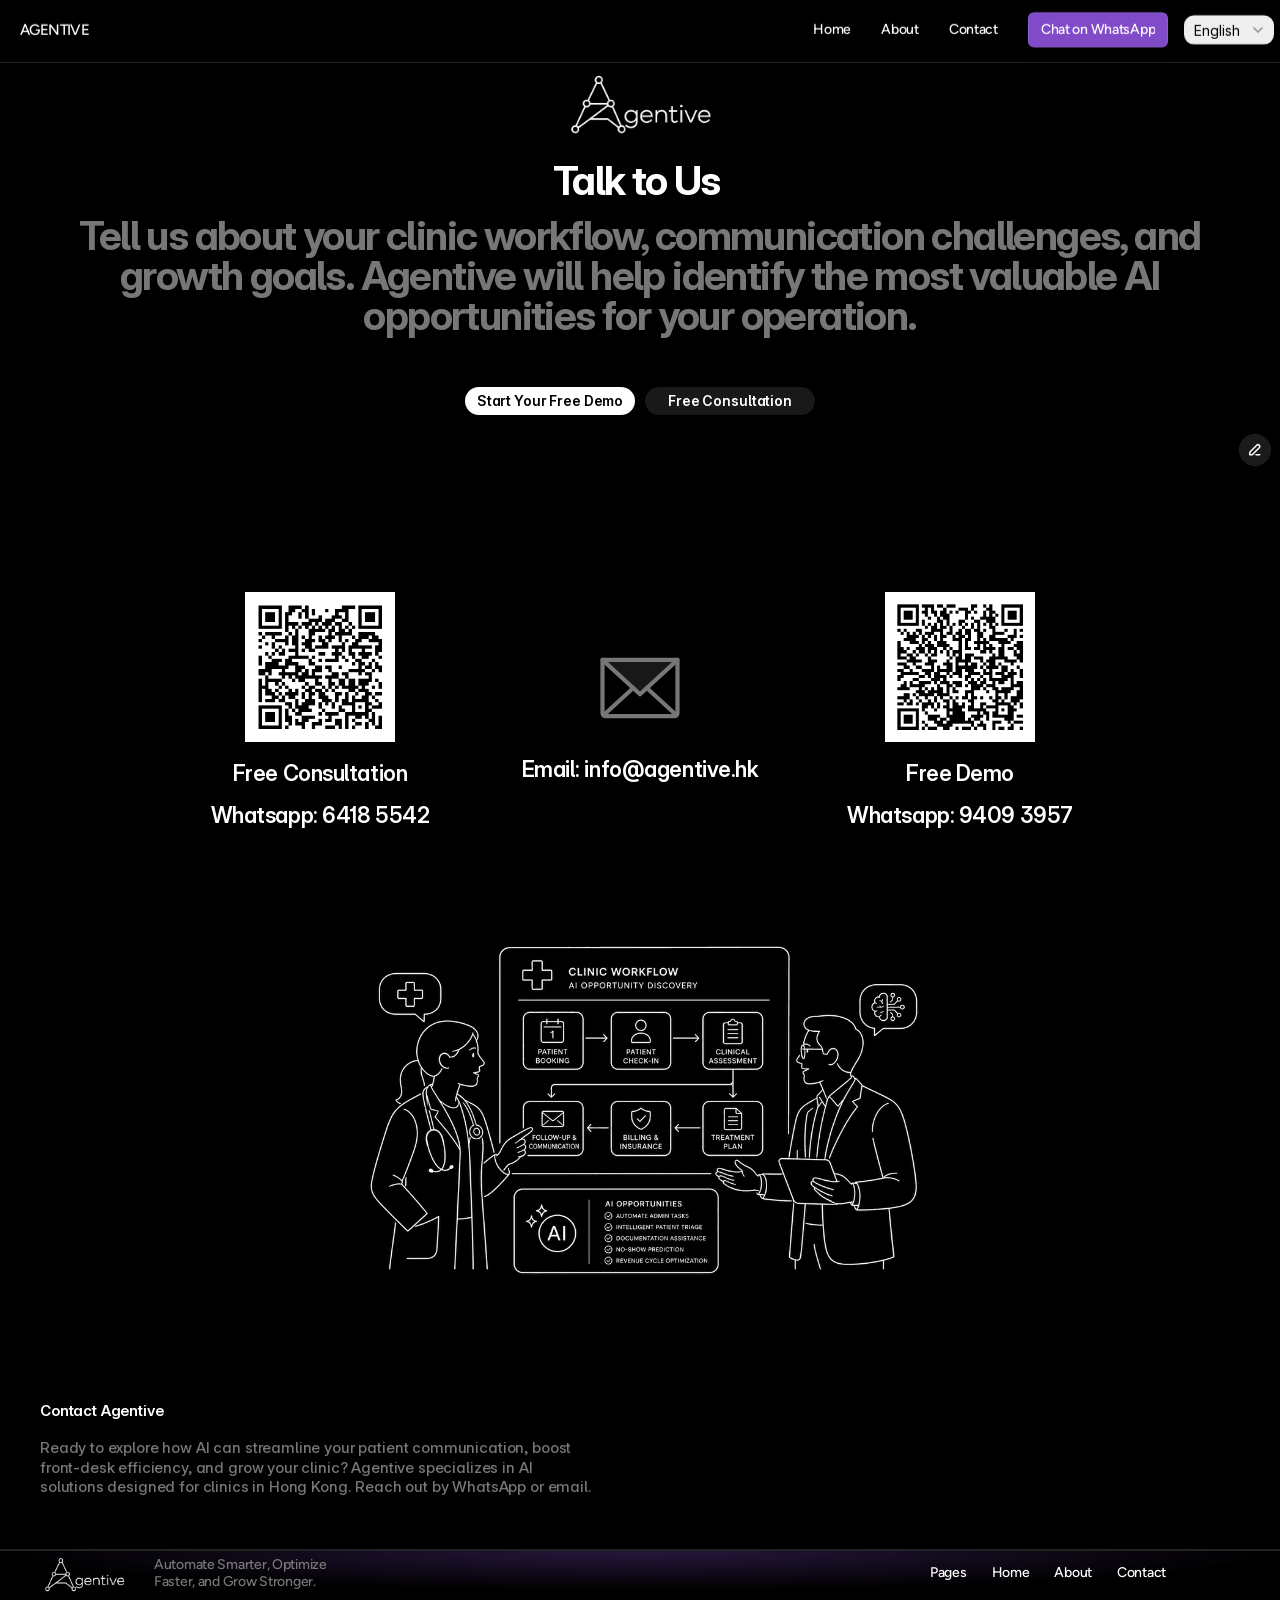
==== commit 1f72f3ad: "Update site" ====
--- a/index.html
+++ b/index.html
@@ -12,38 +12,40 @@
 }
 </script>
 	<meta charset="utf-8">
-	
-	
-	<script>try{if(localStorage.get("__framer_force_showing_editorbar_since")){const n=document.createElement("link");n.rel = "modulepreload";n.href="https://framer.com/edit/init.mjs";document.head.appendChild(n)}}catch(e){}</script>
-	<!-- Start of headStart -->
-    
-    <!-- End of headStart -->
 	<meta name="viewport" content="width=device-width">
-	<meta name="generator" content="Framer e1444cc">
+	<meta name="generator" content="Framer 43e8337">
 	<title>AGENTIVE - Home</title>
     <meta name="description" content="Agentive delivers bespoke AI automation for Hong Kong’s healthcare sector, specializing in intelligent operational systems for small and medium-sized clinics.">
-    <meta name="framer-search-index" content="https://framerusercontent.com/sites/1S24kyqzciHdbWH7XmpxXI/searchIndex-aJ7j4zRS6bMh.json">
-    <meta name="framer-search-index-fallback" content="https://framerusercontent.com/sites/1S24kyqzciHdbWH7XmpxXI/searchIndex-GWRO6pMANK5s.json">
+    <meta name="framer-search-index" content="https://framerusercontent.com/sites/32BxVA86kiDzz6ZQGJ1eU2/searchIndex-IHhPJekIzUy6.json">
+    <meta name="framer-search-index-fallback" content="https://framerusercontent.com/sites/32BxVA86kiDzz6ZQGJ1eU2/searchIndex-4Y8fl9iG0Eyk.json">
     <link href="assets/images/image-extra-1.png" rel="icon" media="(prefers-color-scheme: light)">
     <link href="assets/images/image-extra-2.png" rel="icon" media="(prefers-color-scheme: dark)">
     <link rel="apple-touch-icon" href="assets/images/image-extra-1.png">
-    <!-- Open Graph / Facebook -->
+    <!-- Open Graph -->
     <meta property="og:type" content="website">
-    <meta property="og:title" content="AGENTIVE - Home">
+    <meta property="og:title" content="AGENTIVE - Contact">
     <meta property="og:description" content="Agentive delivers bespoke AI automation for Hong Kong’s healthcare sector, specializing in intelligent operational systems for small and medium-sized clinics.">
     <meta property="og:image" content="assets/images/image-extra-3.png">
-    <!-- Twitter -->
+    <!-- X -->
     <meta name="twitter:card" content="summary_large_image">
-    <meta name="twitter:title" content="AGENTIVE - Home">
+    <meta name="twitter:title" content="AGENTIVE - Contact">
     <meta name="twitter:description" content="Agentive delivers bespoke AI automation for Hong Kong’s healthcare sector, specializing in intelligent operational systems for small and medium-sized clinics.">
     <meta name="twitter:image" content="assets/images/image-extra-3.png">
 	
 	
+	<script>try{if(localStorage.getItem("__framer_force_showing_editorbar_since")){const n=document.createElement("link");n.rel="modulepreload";n.href="https://framer.com/edit/init.mjs";document.head.appendChild(n)}}catch(e){}</script><link rel="modulepreload" href="https://framer.com/edit/init.mjs">
+	<link rel="canonical" href="https://agentive.framer.wiki/"><meta property="og:url" content="https://agentive.framer.wiki/contact"><!-- Start of headStart -->
+    
+    <!-- End of headStart -->
+	
+	
 	<link href="https://fonts.gstatic.com" rel="preconnect" crossorigin="">
     <link href="https://fonts.gstatic.com" rel="preconnect" crossorigin="">
-	<meta name="robots" content="max-image-preview:large"><link rel="canonical" href="https://agentive.framer.wiki/"><meta property="og:url" content="https://agentive.framer.wiki/"><link rel="alternate" href="https://agentive.framer.wiki/" hreflang="yue-Hant-HK"><link rel="alternate" href="https://agentive.framer.wiki/yue-hant/" hreflang="zh-Hant-HK"><link rel="alternate" href="https://agentive.framer.wiki/" hreflang="x-default"><!-- Start of headEnd -->
+	
+	<meta name="robots" content="max-image-preview:large"><link rel="alternate" href="https://agentive.framer.wiki/contact" hreflang="yue-Hant-HK"><link rel="alternate" href="https://agentive.framer.wiki/yue-hant/contact" hreflang="zh-Hant-HK"><link rel="alternate" href="https://agentive.framer.wiki/contact" hreflang="x-default"><!-- Start of headEnd -->
     
     <!-- End of headEnd -->
+	
 </head>
 <body>
 	
@@ -51,31 +53,21 @@
     
     <!-- End of bodyStart -->
 	
-	<div id="main" data-framer-hydrate-v2="{&quot;routeId&quot;:&quot;augiA20Il&quot;,&quot;localeId&quot;:&quot;default&quot;,&quot;breakpoints&quot;:[{&quot;hash&quot;:&quot;72rtr7&quot;,&quot;mediaQuery&quot;:&quot;(min-width: 1200px)&quot;},{&quot;hash&quot;:&quot;17q2l77&quot;,&quot;mediaQuery&quot;:&quot;(min-width: 810px) and (max-width: 1199.98px)&quot;},{&quot;hash&quot;:&quot;azas73&quot;,&quot;mediaQuery&quot;:&quot;(max-width: 809.98px)&quot;},{&quot;hash&quot;:&quot;1kjwutx&quot;,&quot;mediaQuery&quot;:&quot;(min-width: 1200px)&quot;},{&quot;hash&quot;:&quot;1jtl6r4&quot;,&quot;mediaQuery&quot;:&quot;(min-width: 810px) and (max-width: 1199.98px)&quot;},{&quot;hash&quot;:&quot;h7qui&quot;,&quot;mediaQuery&quot;:&quot;(max-width: 809.98px)&quot;}]}" data-framer-ssr-released-at="2026-05-19T15:13:01.659Z" data-framer-page-optimized-at="2026-05-25T13:17:42.070Z" data-framer-generated-page=""><!--$--><div class="framer-8u4Un framer-1kjwutx" data-layout-template="true" style="min-height:100vh;width:auto"><div class="framer-eumtsr-container" data-framer-appear-id="eumtsr" data-framer-layout-hint-center-x="true" style="opacity: 1; transform: translateX(-50%); will-change: transform;"><div class="ssr-variant hidden-h7qui"><nav class="framer-xrUkn framer-OWAph framer-7M6Cu framer-dfm1g framer-v-dfm1g" data-border="true" data-framer-name="Desktop" style="--border-bottom-width: 1px; --border-color: var(--token-313dd4d6-9859-4bdd-889b-954a849d13e3, rgb(34, 34, 34)); --border-left-width: 0px; --border-right-width: 0px; --border-style: solid; --border-top-width: 0px; background-color: var(--token-aae92d1e-1be4-447e-8038-565c6944f982, rgb(0, 0, 0)); width: 100%; opacity: 1;"><div class="framer-213vcd" data-framer-name="Desktop" style="border-radius: 4px; transform: translateY(-50%); opacity: 1;"><div class="framer-1ft1nof" data-framer-name="AGENTIVE" data-framer-component-type="RichTextContainer" style="justify-content: center; transform: none; opacity: 1;"><p class="framer-text framer-styles-preset-13sktzi" data-styles-preset="ZlAG9svTx" dir="auto" style="--framer-text-alignment:left"><!--$--><a class="framer-text framer-styles-preset-1arsep9" data-styles-preset="PeLcf7ehs" href="./" data-framer-page-link-current="true">AGENTIVE</a><!--/$--></p></div><div class="framer-1crjnrv" data-framer-name="Container" style="border-radius: 8px; opacity: 1;"><div class="framer-1m1tss8" data-framer-name="Links" style="opacity: 1;"><!--$--><div class="framer-axg5ss-container" style="opacity: 1;"><!--$--><a class="framer-S7jH8 framer-4el2p framer-1fh2yjx framer-v-1fh2yjx framer-16xevj4" data-framer-name="Default" href="./" data-framer-page-link-current="true" style="background-color: rgba(0, 0, 0, 0); border-radius: 4px; opacity: 1;"><div class="framer-odcd3z" data-framer-component-type="RichTextContainer" style="--framer-link-text-color: rgb(0, 153, 255); --framer-link-text-decoration: underline; transform: none; opacity: 1;"><p class="framer-text framer-styles-preset-x6ge9v" data-styles-preset="D1fS_zrfW">Home</p></div></a><!--/$--></div><!--/$--><!--$--><div class="framer-x8m3iw-container" style="opacity: 1;"><!--$--><a class="framer-S7jH8 framer-4el2p framer-1fh2yjx framer-v-1fh2yjx framer-16xevj4" data-framer-name="Default" href="./about" style="background-color: rgba(0, 0, 0, 0); border-radius: 4px; opacity: 1;"><div class="framer-odcd3z" data-framer-component-type="RichTextContainer" style="--framer-link-text-color: rgb(0, 153, 255); --framer-link-text-decoration: underline; transform: none; opacity: 1;"><p class="framer-text framer-styles-preset-x6ge9v" data-styles-preset="D1fS_zrfW">About</p></div></a><!--/$--></div><!--/$--><!--$--><div class="framer-1kuqyx3-container" style="opacity: 1;"><!--$--><a class="framer-S7jH8 framer-4el2p framer-1fh2yjx framer-v-1fh2yjx framer-16xevj4" href="./contact" style="background-color: rgba(0, 0, 0, 0); border-radius: 4px; opacity: 1; will-change: auto;" data-framer-name="Default"><div class="framer-odcd3z" data-framer-component-type="RichTextContainer" style="--framer-link-text-color: rgb(0, 153, 255); --framer-link-text-decoration: underline; transform: none; opacity: 1;"><p class="framer-text framer-styles-preset-x6ge9v" data-styles-preset="D1fS_zrfW">Contact</p></div></a><!--/$--></div><!--/$--></div><div class="framer-1utn9go" data-framer-name="Button" style="opacity: 1;"><div class="framer-1hhz98c-container" style="opacity: 1;"><!--$--><a class="framer-mscS8 framer-OWAph framer-4el2p framer-1e5l598 framer-v-1dhrp5e framer-x05rpg" data-border="true" data-framer-name="Small" href="https://wa.me/85259124969?text=Hi%2C%20I%E2%80%99d%20like%20to%20book%20a%20consultation." target="_blank" rel="noopener" style="--border-bottom-width: 1px; --border-color: var(--token-6839e435-35f3-4ab3-b723-e98c27e525bc, rgba(255, 255, 255, 0.1)); --border-left-width: 1px; --border-right-width: 1px; --border-style: solid; --border-top-width: 1px; background-color: var(--token-a888adc2-3d05-4d6f-88b7-8dab97418795, rgb(129, 74, 200)); border-radius: 6px; box-shadow: rgba(0, 0, 0, 0.15) 0px 0.706592px 0.706592px -0.625px, rgba(0, 0, 0, 0.14) 0px 1.80656px 1.80656px -1.25px, rgba(0, 0, 0, 0.14) 0px 3.62176px 3.62176px -1.875px, rgba(0, 0, 0, 0.13) 0px 6.8656px 6.8656px -2.5px, rgba(0, 0, 0, 0.1) 0px 13.6468px 13.6468px -3.125px, rgba(0, 0, 0, 0.05) 0px 30px 30px -3.75px; opacity: 1;"><div class="framer-1hhkatf" data-framer-name="Text Container" style="opacity: 1;"><div class="framer-15k178i" data-framer-name="1st state" style="opacity: 1;"><div class="framer-1bob7ie" data-framer-component-type="RichTextContainer" style="--framer-link-text-color: rgb(0, 153, 255); --framer-link-text-decoration: underline; --framer-paragraph-spacing: 0px; transform: none; opacity: 1;"><p class="framer-text framer-styles-preset-x6ge9v" data-styles-preset="D1fS_zrfW">Chat on WhatsApp</p></div></div><div class="framer-4obbbk" data-framer-name="2nd state" style="opacity: 1;"><div class="framer-134t9n" data-framer-component-type="RichTextContainer" style="--framer-link-text-color: rgb(0, 153, 255); --framer-link-text-decoration: underline; --framer-paragraph-spacing: 0px; transform: none; opacity: 1;"><p class="framer-text framer-styles-preset-x6ge9v" data-styles-preset="D1fS_zrfW">Chat on WhatsApp</p></div></div></div></a><!--/$--></div></div><div class="framer-l9j6sq-container" style="opacity: 1;"><!--$--><div class="framer-locale-picker" style="height:100%;width:100%"><label for=":R2ularkqop:">Select Language</label><select id=":R2ularkqop:" autocomplete="off"><option value="default" selected="">English</option><option value="fp2LS0cvj">中文</option></select><div class="input" style="font-family:&quot;Inter&quot;, &quot;Inter Placeholder&quot;, sans-serif;font-size:14px;font-style:normal;font-weight:400;letter-spacing:0em;line-height:1.5em;--framer-background-color:rgb(238, 238, 238);--framer-color:rgb(0, 0, 0);padding:10px;border-radius:10px;border:none;--framer-focus-outline:1px solid rgb(0, 153, 255);--framer-focus-outline-offset:0px;gap:5px"><div class="title">English</div><div class="caret"><svg xmlns="http://www.w3.org/2000/svg" viewBox="0 0 12 12" width="12" height="12"><path d="M 2 4.5 L 6 8.5 L 10 4.5" fill="none" stroke="rgb(153, 153, 153)" stroke-width="1.5" stroke-linecap="round" stroke-linejoin="round"></path></svg></div></div></div><!--/$--></div></div></div></nav></div></div><div data-framer-root="" class="framer-swuMp framer-6C6VY framer-4el2p framer-72rtr7" style="min-height:100vh;width:auto;display:contents"><div class="framer-loq3n6" data-framer-name="Navigation"></div><div class="framer-myl1np hidden-azas73"><div class="ssr-variant"><div class="framer-1s8u6j8" data-framer-name="Company Logo"><div style="position:absolute;border-radius:inherit;corner-shape:inherit;top:0;right:0;bottom:0;left:0" data-framer-background-image-wrapper="true"><img decoding="auto" width="1912" height="823" sizes="(min-width: 1200px) max(min(min(100vw * 0.95, 1200px) - 800px, min(100vw * 0.95, 1200px)), 100vw), (max-width: 809.98px) max(min(min(100vw * 0.95, 1200px) - 800px, min(100vw * 0.95, 1200px)), min(195px, min(390px, 100vw))), (min-width: 810px) and (max-width: 1199.98px) max(810px, 100vw)" srcset="assets/images/company-logo-2.png 512w,assets/images/company-logo-3.png 1024w,assets/images/company-logo-1.png 1912w" src="assets/images/company-logo-1.png" alt="" style="display:block;width:100%;height:100%;border-radius:inherit;corner-shape:inherit;object-position:center;object-fit:contain"></div></div></div><div class="framer-1tu3stw"><div class="framer-rln5k1" data-framer-component-type="RichTextContainer" style="transform:none"><h1 dir="auto" style="--font-selector:SW50ZXItVmFyaWFibGVWRj1JbTl3YzNvaUlETXlMQ0FpZDJkb2RDSWdOekF3;--framer-font-family:&quot;Inter Variable&quot;, &quot;Inter Variable Placeholder&quot;, sans-serif;--framer-font-open-type-features:'cv01' on, 'cv09' on, 'cv11' on, 'cv05' on, 'ss03' on;--framer-font-size:40px;--framer-font-variation-axes:&quot;opsz&quot; 32, &quot;wght&quot; 700;--framer-letter-spacing:-0.04em;--framer-line-height:1em;--framer-text-alignment:center;--framer-text-color:var(--token-8961fb69-0ea3-46ab-8b8e-1f9187ebd1a9, rgb(255, 255, 255))" class="framer-text">Exclusive AI Medical Automation</h1></div><div class="framer-whqh" data-framer-component-type="RichTextContainer" style="transform:none"><h1 dir="auto" style="--font-selector:SW50ZXItVmFyaWFibGVWRj1JbTl3YzNvaUlETXlMQ0FpZDJkb2RDSWdOekF3;--framer-font-family:&quot;Inter Variable&quot;, &quot;Inter Variable Placeholder&quot;, sans-serif;--framer-font-open-type-features:'cv01' on, 'cv09' on, 'cv11' on, 'cv05' on, 'ss03' on;--framer-font-size:40px;--framer-font-variation-axes:&quot;opsz&quot; 32, &quot;wght&quot; 700;--framer-letter-spacing:-0.04em;--framer-line-height:1em;--framer-text-alignment:center;--framer-text-color:var(--token-d3650bef-13f5-49bd-88f0-8a82034ef0d6, rgb(119, 119, 119))" class="framer-text">Elevate revenue and patient experience for clinics with Hong Kong’s leading solution.</h1></div></div><div class="framer-r7znfj"><!--$--><a class="framer-1vmhayp framer-lux5qc" href="https://wa.me/85259124969?text=Hi%2C%20I%E2%80%99d%20like%20to%20start%20the%20Free%20Demo." target="_blank" rel="noopener"><div class="framer-t5f8w8" data-framer-component-type="RichTextContainer" style="transform:none"><p dir="auto" style="--font-selector:SW50ZXItVmFyaWFibGVWRj1JbTl3YzNvaUlESXdMQ0FpZDJkb2RDSWdOakF3;--framer-font-family:&quot;Inter Variable&quot;, &quot;Inter Variable Placeholder&quot;, sans-serif;--framer-font-open-type-features:'cv09' on, 'cv01' on, 'cv11' on, 'cv05' on;--framer-font-size:14px;--framer-font-variation-axes:&quot;opsz&quot; 20, &quot;wght&quot; 600;--framer-letter-spacing:-0.01em;--framer-line-height:1em;--framer-text-alignment:center;--framer-text-color:var(--token-26b2fd9f-cb04-4e12-920b-6e002294676e, rgb(0, 0, 0))" class="framer-text">Start Your Free Demo</p></div></a><!--/$--><!--$--><a class="framer-tq19pq framer-lux5qc" href="https://wa.me/85259124969?text=Hi%2C%20I%E2%80%99d%20like%20to%20book%20a%20consultation." target="_blank" rel="noopener"><div class="framer-jb1vxo" data-framer-component-type="RichTextContainer" style="transform:none"><p dir="auto" style="--font-selector:SW50ZXItVmFyaWFibGVWRj1JbTl3YzNvaUlESXdMQ0FpZDJkb2RDSWdOakF3;--framer-font-family:&quot;Inter Variable&quot;, &quot;Inter Variable Placeholder&quot;, sans-serif;--framer-font-open-type-features:'cv09' on, 'cv01' on, 'cv11' on, 'cv05' on;--framer-font-size:14px;--framer-font-variation-axes:&quot;opsz&quot; 20, &quot;wght&quot; 600;--framer-letter-spacing:-0.01em;--framer-line-height:1em;--framer-text-alignment:center;--framer-text-color:var(--token-8961fb69-0ea3-46ab-8b8e-1f9187ebd1a9, rgb(255, 255, 255))" class="framer-text">Free Consultation</p></div></a><!--/$--></div></div><div class="framer-b9f0h0"><div class="framer-1n4dhkv"><div data-framer-component-type="SVG" parentsize="0" _constraints="[object Object]" rotation="0" shadows="" class="framer-o6kztn" aria-hidden="true" style="image-rendering:pixelated;flex-shrink:0"><div class="svgContainer" style="width:100%;height:100%;aspect-ratio:inherit"><svg style="width:100%;height:100%;" preserveAspectRatio="none" width="100%" height="100%"><use href="#svg990058919_398"></use></svg></div></div><div class="ssr-variant hidden-azas73"><div class="framer-1966yhl" data-framer-appear-id="1966yhl" data-framer-component-type="RichTextContainer" style="opacity: 1; transform: none; will-change: transform;"><h6 class="framer-text framer-styles-preset-13fcp0u" data-styles-preset="J5DcMnyFr" dir="auto">Smart Customer Care</h6></div></div></div><div class="framer-nlkdq7"><div data-framer-component-type="SVG" data-framer-name="Oval" radius="24" parentsize="0" _constraints="[object Object]" rotation="0" shadows="" class="framer-zc8pvj" aria-hidden="true" style="image-rendering:pixelated;flex-shrink:0"><div class="svgContainer" style="width:100%;height:100%;aspect-ratio:inherit"><svg style="width:100%;height:100%;" preserveAspectRatio="none" width="100%" height="100%"><use href="#svg433054247_410"></use></svg></div></div><div class="ssr-variant hidden-azas73"><div class="framer-n0chhb" data-framer-appear-id="n0chhb" data-framer-component-type="RichTextContainer" style="opacity: 1; transform: none; will-change: transform;"><h6 class="framer-text framer-styles-preset-13fcp0u" data-styles-preset="J5DcMnyFr" dir="auto">Human-AI Collaboration</h6></div></div></div><div class="framer-14zjm78"><div data-framer-component-type="SVG" parentsize="0" _constraints="[object Object]" rotation="0" shadows="" class="framer-6481qi" aria-hidden="true" style="image-rendering:pixelated;flex-shrink:0"><div class="svgContainer" style="width:100%;height:100%;aspect-ratio:inherit"><svg style="width:100%;height:100%;" preserveAspectRatio="none" width="100%" height="100%"><use href="#svg-1861651296_420"></use></svg></div></div><div class="ssr-variant hidden-azas73"><div class="framer-1r7xlcd" data-framer-appear-id="1r7xlcd" data-framer-component-type="RichTextContainer" style="opacity: 1; transform: none; will-change: transform;"><h6 class="framer-text framer-styles-preset-13fcp0u" data-styles-preset="J5DcMnyFr" dir="auto">Pain-Free Integration</h6></div></div></div><div class="framer-oy64io"><div data-framer-component-type="SVG" parentsize="0" _constraints="[object Object]" rotation="0" shadows="" class="framer-1bnamd2" aria-hidden="true" style="image-rendering:pixelated;flex-shrink:0"><div class="svgContainer" style="width:100%;height:100%;aspect-ratio:inherit"><svg style="width:100%;height:100%;" preserveAspectRatio="none" width="100%" height="100%"><use href="#svg990058919_398"></use></svg></div></div><div class="ssr-variant hidden-azas73"><div class="framer-1id8968" data-framer-appear-id="1id8968" data-framer-component-type="RichTextContainer" style="opacity: 1; transform: none; will-change: transform;"><h6 class="framer-text framer-styles-preset-13fcp0u" data-styles-preset="J5DcMnyFr" dir="auto">Data-Driven Decisions</h6></div></div></div></div><div class="framer-e2dh1b"><div class="framer-123l5xu"><div class="framer-qslxss" data-framer-component-type="RichTextContainer" style="transform:none"><h1 dir="auto" style="--font-selector:SW50ZXItVmFyaWFibGVWRj1JbTl3YzNvaUlESTBMQ0FpZDJkb2RDSWdOakF3;--framer-font-family:&quot;Inter Variable&quot;, &quot;Inter Variable Placeholder&quot;, sans-serif;--framer-font-open-type-features:'cv01' on, 'cv09' on, 'cv11' on, 'cv05' on;--framer-font-size:15px;--framer-font-variation-axes:&quot;opsz&quot; 24, &quot;wght&quot; 600;--framer-letter-spacing:-0.01em;--framer-line-height:1em;--framer-text-alignment:center;--framer-text-color:var(--token-8961fb69-0ea3-46ab-8b8e-1f9187ebd1a9, rgb(255, 255, 255))" class="framer-text">Exclusive Medical AI, Custom-Fit for Hong Kong Clinics</h1></div><div class="framer-1209gua" data-framer-component-type="RichTextContainer" style="transform:none"><h2 dir="auto" style="--font-selector:SW50ZXItVmFyaWFibGVWRj1JbTl3YzNvaUlESTBMQ0FpZDJkb2RDSWdOVEF3;--framer-font-family:&quot;Inter Variable&quot;, &quot;Inter Variable Placeholder&quot;, sans-serif;--framer-font-open-type-features:'cv01' on, 'cv09' on, 'cv11' on, 'cv05' on, 'ss03' on;--framer-font-size:15px;--framer-font-variation-axes:&quot;opsz&quot; 24, &quot;wght&quot; 500;--framer-letter-spacing:-0.01em;--framer-line-height:1.3em;--framer-text-alignment:left;--framer-text-color:var(--token-ed724e25-7ff9-40e4-a153-c8f5351e85cb, rgb(119, 119, 119))" class="framer-text">Agentive specializes in AI business strategy for clinics—delivering not just automation, but a “24/7 Intelligent Operational Assistant” focused on boosting profitability, efficiency, loyalty, and dramatically cutting patient churn. Our solutions go beyond simple chatbots by delivering hands-on, intelligent communication and operational support tailored for local realities.</h2></div></div><div class="framer-en7ct8-container" data-framer-name="Youtube - Unlock Clinic Growth with AI" name="Youtube - Unlock Clinic Growth with AI"><!--$--><article style="position:relative;width:100%;height:100%;border-radius:0px;transform:unset;cursor:pointer;overflow:hidden" role="presentation"><link rel="preconnect" href="https://i.ytimg.com"><img decoding="async" src="assets/images/youtube-unlock-clinic-growth-with-ai-4.webp" style="position:absolute;top:0;left:0;height:100%;width:100%;object-fit:cover"><iframe loading="lazy" style="position:absolute;top:0;left:0;height:100%;width:100%;display:none" title="Youtube Video" allow="presentation; fullscreen; accelerometer; autoplay; encrypted-media; gyroscope; picture-in-picture" src="https://www.youtube.com/embed/M9hLdh2Em58?v=M9hLdh2Em58&amp;iv_load_policy=3&amp;rel=0&amp;modestbranding=1&amp;playsinline=1&amp;autoplay=0" frameborder="0"></iframe><button aria-label="Play" style="position:absolute;top:50%;left:50%;transform:translate(-50%, -50%);width:68px;height:48px;padding:0;border:none;background:transparent;cursor:pointer"><svg height="100%" version="1.1" viewBox="0 0 68 48" width="100%"><path d="M66.52,7.74c-0.78-2.93-2.49-5.41-5.42-6.19C55.79,.13,34,0,34,0S12.21,.13,6.9,1.55 C3.97,2.33,2.27,4.81,1.48,7.74C0.06,13.05,0,24,0,24s0.06,10.95,1.48,16.26c0.78,2.93,2.49,5.41,5.42,6.19 C12.21,47.87,34,48,34,48s21.79-0.13,27.1-1.55c2.93-0.78,4.64-3.26,5.42-6.19C67.94,34.95,68,24,68,24S67.94,13.05,66.52,7.74z" fill="#212121" fill-opacity="0.8" style="transition:fill .1s cubic-bezier(0.4, 0, 1, 1), fill-opacity .1s cubic-bezier(0.4, 0, 1, 1)"></path><path d="M 45,24 27,14 27,34" fill="#fff"></path></svg></button></article><!--/$--></div></div><div class="framer-1diew7m"><div class="framer-1l1426x" data-framer-component-type="RichTextContainer" style="transform:none"><h1 dir="auto" style="--font-selector:SW50ZXItVmFyaWFibGVWRj1JbTl3YzNvaUlESTBMQ0FpZDJkb2RDSWdOakF3;--framer-font-family:&quot;Inter Variable&quot;, &quot;Inter Variable Placeholder&quot;, sans-serif;--framer-font-open-type-features:'cv01' on, 'cv09' on, 'cv11' on, 'cv05' on;--framer-font-size:15px;--framer-font-variation-axes:&quot;opsz&quot; 24, &quot;wght&quot; 600;--framer-letter-spacing:-0.01em;--framer-line-height:1em;--framer-text-alignment:center;--framer-text-color:var(--token-8961fb69-0ea3-46ab-8b8e-1f9187ebd1a9, rgb(255, 255, 255))" class="framer-text">Automate. Integrate. Elevate Results.</h1></div><div class="framer-1kqs6he" data-framer-component-type="RichTextContainer" style="transform:none"><h2 dir="auto" style="--font-selector:SW50ZXItVmFyaWFibGVWRj1JbTl3YzNvaUlESTBMQ0FpZDJkb2RDSWdOVEF3;--framer-font-family:&quot;Inter Variable&quot;, &quot;Inter Variable Placeholder&quot;, sans-serif;--framer-font-open-type-features:'cv01' on, 'cv09' on, 'cv11' on, 'cv05' on, 'ss03' on;--framer-font-size:15px;--framer-font-variation-axes:&quot;opsz&quot; 24, &quot;wght&quot; 500;--framer-letter-spacing:-0.01em;--framer-line-height:1.3em;--framer-text-alignment:left;--framer-text-color:var(--token-ed724e25-7ff9-40e4-a153-c8f5351e85cb, rgb(119, 119, 119))" class="framer-text">Agentive’s AI automation proactively handles patient follow-up, re-bookings, no-show prevention, and aftercare. It extends your clinic’s care way beyond the visit, securing new revenue and lifelong loyalty.</h2></div><div class="framer-dr7b15" data-framer-component-type="RichTextContainer" style="transform:none"><h2 dir="auto" style="--font-selector:SW50ZXItVmFyaWFibGVWRj1JbTl3YzNvaUlESTBMQ0FpZDJkb2RDSWdOVEF3;--framer-font-family:&quot;Inter Variable&quot;, &quot;Inter Variable Placeholder&quot;, sans-serif;--framer-font-open-type-features:'cv01' on, 'cv09' on, 'cv11' on, 'cv05' on, 'ss03' on;--framer-font-size:15px;--framer-font-variation-axes:&quot;opsz&quot; 24, &quot;wght&quot; 500;--framer-letter-spacing:-0.01em;--framer-line-height:1.3em;--framer-text-alignment:left;--framer-text-color:var(--token-ed724e25-7ff9-40e4-a153-c8f5351e85cb, rgb(119, 119, 119))" class="framer-text">Our human-AI system operates 24/7, handles routine queries, and summarizes handovers for your staff to resolve complex cases—no more patient repetition, just smooth, empathetic experiences. All workflows adapt to your brand’s tone in English and Chinese, requiring no staff retraining or system overhaul.</h2></div></div><div class="framer-186ghym"><div class="framer-1okdzww" data-framer-name="Placeholder"><div class="ssr-variant"><div class="framer-1pjc1uo" data-framer-name="Follow-up, No-Show Cuts, Loyalty"><div style="position:absolute;border-radius:inherit;corner-shape:inherit;top:0;right:0;bottom:0;left:0" data-framer-background-image-wrapper="true"><img decoding="auto" loading="lazy" width="1536" height="1024" sizes="(min-width: 1200px) min(max((min(100vw * 0.95, 1200px) - 40px) / 3, 1px) - 20px, max((min(100vw * 0.95, 1200px) - 40px) / 3, 1px)), (min-width: 810px) and (max-width: 1199.98px) min(max((min(100vw * 0.95, 1200px) - 40px) / 3, 1px) - 20px, max((min(100vw * 0.95, 1200px) - 40px) / 3, 1px)), (max-width: 809.98px) min(min(100vw * 0.95, 1200px) - 20px, min(100vw * 0.95, 1200px))" srcset="assets/images/follow-up-no-show-cuts-loyalty-5.png 512w,assets/images/follow-up-no-show-cuts-loyalty-6.png 1024w,assets/images/follow-up-no-show-cuts-loyalty-7.png 1536w" src="assets/images/follow-up-no-show-cuts-loyalty-7.png" alt="" style="display:block;width:100%;height:100%;border-radius:inherit;corner-shape:inherit;object-position:center;object-fit:cover"></div></div></div><div class="framer-smskhy"><div class="framer-1cvpfg7" data-framer-component-type="RichTextContainer" style="transform:none"><p dir="auto" style="--font-selector:SW50ZXItTWVkaXVt;--framer-font-open-type-features:'cv01' on, 'cv09' on, 'cv11' on, 'cv05' on;--framer-font-size:13px;--framer-font-weight:500;--framer-letter-spacing:-0.01em;--framer-text-alignment:center;--framer-text-color:var(--token-d3650bef-13f5-49bd-88f0-8a82034ef0d6, rgb(119, 119, 119))" class="framer-text">Smart Care</p></div><div class="framer-14sk9ke" data-framer-component-type="RichTextContainer" style="transform:none"><h3 dir="auto" style="--font-selector:SW50ZXItVmFyaWFibGVWRj1JbTl3YzNvaUlETXlMQ0FpZDJkb2RDSWdOakF3;--framer-font-family:&quot;Inter Variable&quot;, &quot;Inter Variable Placeholder&quot;, sans-serif;--framer-font-open-type-features:'cv01' on, 'cv09' on, 'cv11' on, 'cv05' on, 'ss03' on;--framer-font-size:22px;--framer-font-variation-axes:&quot;opsz&quot; 32, &quot;wght&quot; 600;--framer-letter-spacing:-0.02em;--framer-line-height:1em;--framer-text-alignment:center;--framer-text-color:var(--token-8961fb69-0ea3-46ab-8b8e-1f9187ebd1a9, rgb(255, 255, 255))" class="framer-text">Follow-up, No-Show Cuts, Loyalty</h3></div></div></div><div class="framer-bpo29l" data-framer-name="Placeholder"><div class="ssr-variant"><div class="framer-vin3nd" data-framer-name="24 7 Replies &amp; Effortless Handover"><div style="position:absolute;border-radius:inherit;corner-shape:inherit;top:0;right:0;bottom:0;left:0" data-framer-background-image-wrapper="true"><img decoding="auto" loading="lazy" width="1536" height="1024" sizes="(min-width: 1200px) min(max((min(100vw * 0.95, 1200px) - 40px) / 3, 1px) - 20px, max((min(100vw * 0.95, 1200px) - 40px) / 3, 1px)), (min-width: 810px) and (max-width: 1199.98px) min(max((min(100vw * 0.95, 1200px) - 40px) / 3, 1px) - 20px, max((min(100vw * 0.95, 1200px) - 40px) / 3, 1px)), (max-width: 809.98px) min(min(100vw * 0.95, 1200px) - 20px, min(100vw * 0.95, 1200px))" srcset="assets/images/24-7-replies-effortless-handover-8.png 512w,assets/images/24-7-replies-effortless-handover-9.png 1024w,assets/images/24-7-replies-effortless-handover-10.png 1536w" src="assets/images/24-7-replies-effortless-handover-10.png" alt="" style="display:block;width:100%;height:100%;border-radius:inherit;corner-shape:inherit;object-position:center;object-fit:cover"></div></div></div><div class="framer-c5q52f"><div class="framer-w048ge" data-framer-component-type="RichTextContainer" style="transform:none"><p dir="auto" style="--font-selector:SW50ZXItTWVkaXVt;--framer-font-open-type-features:'cv01' on, 'cv09' on, 'cv11' on, 'cv05' on;--framer-font-size:13px;--framer-font-weight:500;--framer-letter-spacing:-0.01em;--framer-text-alignment:center;--framer-text-color:var(--token-d3650bef-13f5-49bd-88f0-8a82034ef0d6, rgb(119, 119, 119))" class="framer-text">Collaboration</p></div><div class="framer-142gjzx" data-framer-component-type="RichTextContainer" style="transform:none"><h3 dir="auto" style="--font-selector:SW50ZXItVmFyaWFibGVWRj1JbTl3YzNvaUlETXlMQ0FpZDJkb2RDSWdOakF3;--framer-font-family:&quot;Inter Variable&quot;, &quot;Inter Variable Placeholder&quot;, sans-serif;--framer-font-open-type-features:'cv01' on, 'cv09' on, 'cv11' on, 'cv05' on, 'ss03' on;--framer-font-size:22px;--framer-font-variation-axes:&quot;opsz&quot; 32, &quot;wght&quot; 600;--framer-letter-spacing:-0.02em;--framer-line-height:1em;--framer-text-alignment:center;--framer-text-color:var(--token-8961fb69-0ea3-46ab-8b8e-1f9187ebd1a9, rgb(255, 255, 255))" class="framer-text">24/7 Replies &amp; Effortless Handover</h3></div></div></div><div class="framer-hx9as4" data-framer-name="Placeholder"><div class="ssr-variant"><div class="framer-1x8usw" data-framer-name="Seamless, Pain-Free Integration"><div style="position:absolute;border-radius:inherit;corner-shape:inherit;top:0;right:0;bottom:0;left:0" data-framer-background-image-wrapper="true"><img decoding="auto" loading="lazy" width="1536" height="1024" sizes="(min-width: 1200px) min(max((min(100vw * 0.95, 1200px) - 40px) / 3, 1px) - 20px, max((min(100vw * 0.95, 1200px) - 40px) / 3, 1px)), (min-width: 810px) and (max-width: 1199.98px) min(max((min(100vw * 0.95, 1200px) - 40px) / 3, 1px) - 20px, max((min(100vw * 0.95, 1200px) - 40px) / 3, 1px)), (max-width: 809.98px) min(min(100vw * 0.95, 1200px) - 20px, min(100vw * 0.95, 1200px))" srcset="assets/images/seamless-pain-free-integration-11.png 512w,assets/images/seamless-pain-free-integration-12.png 1024w,assets/images/seamless-pain-free-integration-13.png 1536w" src="assets/images/seamless-pain-free-integration-13.png" alt="" style="display:block;width:100%;height:100%;border-radius:inherit;corner-shape:inherit;object-position:center;object-fit:cover"></div></div></div><div class="framer-1t39g56"><div class="framer-1ajhy2c" data-framer-component-type="RichTextContainer" style="transform:none"><p dir="auto" style="--font-selector:SW50ZXItTWVkaXVt;--framer-font-open-type-features:'cv01' on, 'cv09' on, 'cv11' on, 'cv05' on;--framer-font-size:13px;--framer-font-weight:500;--framer-letter-spacing:-0.01em;--framer-text-alignment:center;--framer-text-color:var(--token-d3650bef-13f5-49bd-88f0-8a82034ef0d6, rgb(119, 119, 119))" class="framer-text">Upgrade</p></div><div class="framer-16v95x2" data-framer-component-type="RichTextContainer" style="transform:none"><h3 dir="auto" style="--font-selector:SW50ZXItVmFyaWFibGVWRj1JbTl3YzNvaUlETXlMQ0FpZDJkb2RDSWdOakF3;--framer-font-family:&quot;Inter Variable&quot;, &quot;Inter Variable Placeholder&quot;, sans-serif;--framer-font-open-type-features:'cv01' on, 'cv09' on, 'cv11' on, 'cv05' on, 'ss03' on;--framer-font-size:22px;--framer-font-variation-axes:&quot;opsz&quot; 32, &quot;wght&quot; 600;--framer-letter-spacing:-0.02em;--framer-line-height:1em;--framer-text-alignment:center;--framer-text-color:var(--token-8961fb69-0ea3-46ab-8b8e-1f9187ebd1a9, rgb(255, 255, 255))" class="framer-text">Seamless, Pain-Free Integration</h3></div></div></div></div><div class="framer-1q06ff5"><div class="framer-11yluaw"><div class="framer-1deh9bh"><svg class="framer-M8q4o framer-jn6vm9" role="presentation" viewBox="0 0 24 24"><use href="#4031789498"></use></svg><div class="ssr-variant hidden-azas73"><div class="framer-v1rul4" data-framer-component-type="RichTextContainer" style="transform:none"><h3 dir="auto" style="--font-selector:SW50ZXItVmFyaWFibGVWRj1JbTl3YzNvaUlETXlMQ0FpZDJkb2RDSWdOakF3;--framer-font-family:&quot;Inter Variable&quot;, &quot;Inter Variable Placeholder&quot;, sans-serif;--framer-font-open-type-features:'cv01' on, 'cv09' on, 'cv11' on, 'cv05' on, 'ss03' on;--framer-font-size:22px;--framer-font-variation-axes:&quot;opsz&quot; 32, &quot;wght&quot; 600;--framer-letter-spacing:-0.02em;--framer-line-height:1em;--framer-text-alignment:center;--framer-text-color:var(--token-8961fb69-0ea3-46ab-8b8e-1f9187ebd1a9, rgb(255, 255, 255))" class="framer-text">Automated WhatsApp Follow-Up</h3></div></div></div><div class="framer-m0nhhp"><svg class="framer-MFt14 framer-1eug39z" role="presentation" viewBox="0 0 24 24"><use href="#1682392209"></use></svg><div class="ssr-variant hidden-azas73"><div class="framer-mnh1mz" data-framer-component-type="RichTextContainer" style="transform:none"><h3 dir="auto" style="--font-selector:SW50ZXItVmFyaWFibGVWRj1JbTl3YzNvaUlETXlMQ0FpZDJkb2RDSWdOakF3;--framer-font-family:&quot;Inter Variable&quot;, &quot;Inter Variable Placeholder&quot;, sans-serif;--framer-font-open-type-features:'cv01' on, 'cv09' on, 'cv11' on, 'cv05' on, 'ss03' on;--framer-font-size:22px;--framer-font-variation-axes:&quot;opsz&quot; 32, &quot;wght&quot; 600;--framer-letter-spacing:-0.02em;--framer-line-height:1em;--framer-text-alignment:center;--framer-text-color:var(--token-8961fb69-0ea3-46ab-8b8e-1f9187ebd1a9, rgb(255, 255, 255))" class="framer-text">Custom Workflows</h3></div></div></div><div class="framer-1qik74l"><svg class="framer-m8Hh1 framer-3bbswi" role="presentation" viewBox="0 0 24 24"><use href="#88840897"></use></svg><div class="ssr-variant hidden-azas73"><div class="framer-1eu906t" data-framer-component-type="RichTextContainer" style="transform:none"><h3 dir="auto" style="--font-selector:SW50ZXItVmFyaWFibGVWRj1JbTl3YzNvaUlETXlMQ0FpZDJkb2RDSWdOakF3;--framer-font-family:&quot;Inter Variable&quot;, &quot;Inter Variable Placeholder&quot;, sans-serif;--framer-font-open-type-features:'cv01' on, 'cv09' on, 'cv11' on, 'cv05' on, 'ss03' on;--framer-font-size:22px;--framer-font-variation-axes:&quot;opsz&quot; 32, &quot;wght&quot; 600;--framer-letter-spacing:-0.02em;--framer-line-height:1em;--framer-text-alignment:center;--framer-text-color:var(--token-8961fb69-0ea3-46ab-8b8e-1f9187ebd1a9, rgb(255, 255, 255))" class="framer-text">No-Show Reminders</h3></div></div></div><div class="framer-z5n9fz"><svg class="framer-O05eY framer-f09ayd" role="presentation" viewBox="0 0 24 24"><use href="#4111782211"></use></svg><div class="ssr-variant hidden-azas73"><div class="framer-72luo3" data-framer-component-type="RichTextContainer" style="transform:none"><h3 dir="auto" style="--font-selector:SW50ZXItVmFyaWFibGVWRj1JbTl3YzNvaUlETXlMQ0FpZDJkb2RDSWdOakF3;--framer-font-family:&quot;Inter Variable&quot;, &quot;Inter Variable Placeholder&quot;, sans-serif;--framer-font-open-type-features:'cv01' on, 'cv09' on, 'cv11' on, 'cv05' on, 'ss03' on;--framer-font-size:22px;--framer-font-variation-axes:&quot;opsz&quot; 32, &quot;wght&quot; 600;--framer-letter-spacing:-0.02em;--framer-line-height:1em;--framer-text-alignment:center;--framer-text-color:var(--token-8961fb69-0ea3-46ab-8b8e-1f9187ebd1a9, rgb(255, 255, 255))" class="framer-text">Loyalty Campaigns</h3></div></div></div></div><div class="framer-9cp6ud"><div class="framer-1fpm7oi"><svg class="framer-nKQZn framer-wji05n" role="presentation" viewBox="0 0 24 24"><use href="#3620598648"></use></svg><div class="ssr-variant hidden-azas73"><div class="framer-dz19o5" data-framer-component-type="RichTextContainer" style="transform:none"><h3 dir="auto" style="--font-selector:SW50ZXItVmFyaWFibGVWRj1JbTl3YzNvaUlETXlMQ0FpZDJkb2RDSWdOakF3;--framer-font-family:&quot;Inter Variable&quot;, &quot;Inter Variable Placeholder&quot;, sans-serif;--framer-font-open-type-features:'cv01' on, 'cv09' on, 'cv11' on, 'cv05' on, 'ss03' on;--framer-font-size:22px;--framer-font-variation-axes:&quot;opsz&quot; 32, &quot;wght&quot; 600;--framer-letter-spacing:-0.02em;--framer-line-height:1em;--framer-text-alignment:center;--framer-text-color:var(--token-8961fb69-0ea3-46ab-8b8e-1f9187ebd1a9, rgb(255, 255, 255))" class="framer-text">Zero Missed Enquiries</h3></div></div></div><div class="framer-qnfutb"><svg class="framer-El99O framer-o8e8ad" role="presentation" viewBox="0 0 24 24"><use href="#2624245018"></use></svg><div class="ssr-variant hidden-azas73"><div class="framer-g1ju22" data-framer-component-type="RichTextContainer" style="transform:none"><h3 dir="auto" style="--font-selector:SW50ZXItVmFyaWFibGVWRj1JbTl3YzNvaUlETXlMQ0FpZDJkb2RDSWdOakF3;--framer-font-family:&quot;Inter Variable&quot;, &quot;Inter Variable Placeholder&quot;, sans-serif;--framer-font-open-type-features:'cv01' on, 'cv09' on, 'cv11' on, 'cv05' on, 'ss03' on;--framer-font-size:22px;--framer-font-variation-axes:&quot;opsz&quot; 32, &quot;wght&quot; 600;--framer-letter-spacing:-0.02em;--framer-line-height:1em;--framer-text-alignment:center;--framer-text-color:var(--token-8961fb69-0ea3-46ab-8b8e-1f9187ebd1a9, rgb(255, 255, 255))" class="framer-text">Bilingual Empathy</h3></div></div></div><div class="framer-1qgc8z9"><svg class="framer-cBrfg framer-1alguqj" role="presentation" viewBox="0 0 24 24"><use href="#4244954862"></use></svg><div class="ssr-variant hidden-azas73"><div class="framer-dtom46" data-framer-component-type="RichTextContainer" style="transform:none"><h3 dir="auto" style="--font-selector:SW50ZXItVmFyaWFibGVWRj1JbTl3YzNvaUlETXlMQ0FpZDJkb2RDSWdOakF3;--framer-font-family:&quot;Inter Variable&quot;, &quot;Inter Variable Placeholder&quot;, sans-serif;--framer-font-open-type-features:'cv01' on, 'cv09' on, 'cv11' on, 'cv05' on, 'ss03' on;--framer-font-size:22px;--framer-font-variation-axes:&quot;opsz&quot; 32, &quot;wght&quot; 600;--framer-letter-spacing:-0.02em;--framer-line-height:1em;--framer-text-alignment:center;--framer-text-color:var(--token-8961fb69-0ea3-46ab-8b8e-1f9187ebd1a9, rgb(255, 255, 255))" class="framer-text">Smart Human-AI Transfer</h3></div></div></div><div class="framer-1kd12sf"><svg class="framer-JrhtI framer-x3e16v" role="presentation" viewBox="0 0 24 24"><use href="#1028000027"></use></svg><div class="ssr-variant hidden-azas73"><div class="framer-lvwr5x" data-framer-component-type="RichTextContainer" style="transform:none"><h3 dir="auto" style="--font-selector:SW50ZXItVmFyaWFibGVWRj1JbTl3YzNvaUlETXlMQ0FpZDJkb2RDSWdOakF3;--framer-font-family:&quot;Inter Variable&quot;, &quot;Inter Variable Placeholder&quot;, sans-serif;--framer-font-open-type-features:'cv01' on, 'cv09' on, 'cv11' on, 'cv05' on, 'ss03' on;--framer-font-size:22px;--framer-font-variation-axes:&quot;opsz&quot; 32, &quot;wght&quot; 600;--framer-letter-spacing:-0.02em;--framer-line-height:1em;--framer-text-alignment:center;--framer-text-color:var(--token-8961fb69-0ea3-46ab-8b8e-1f9187ebd1a9, rgb(255, 255, 255))" class="framer-text">Instant Data Analytics</h3></div></div></div></div></div><div class="framer-18juni2"><div class="framer-uoqw1i" data-framer-component-type="RichTextContainer" style="transform:none"><h1 dir="auto" style="--font-selector:SW50ZXItVmFyaWFibGVWRj1JbTl3YzNvaUlESTBMQ0FpZDJkb2RDSWdOakF3;--framer-font-family:&quot;Inter Variable&quot;, &quot;Inter Variable Placeholder&quot;, sans-serif;--framer-font-open-type-features:'cv01' on, 'cv09' on, 'cv11' on, 'cv05' on;--framer-font-size:15px;--framer-font-variation-axes:&quot;opsz&quot; 24, &quot;wght&quot; 600;--framer-letter-spacing:-0.01em;--framer-line-height:1em;--framer-text-alignment:center;--framer-text-color:var(--token-8961fb69-0ea3-46ab-8b8e-1f9187ebd1a9, rgb(255, 255, 255))" class="framer-text">Unlock Your Clinic’s Full Potential</h1></div><div class="framer-1yccess" data-framer-component-type="RichTextContainer" style="transform:none"><h2 dir="auto" style="--font-selector:SW50ZXItVmFyaWFibGVWRj1JbTl3YzNvaUlESTBMQ0FpZDJkb2RDSWdOVEF3;--framer-font-family:&quot;Inter Variable&quot;, &quot;Inter Variable Placeholder&quot;, sans-serif;--framer-font-open-type-features:'cv01' on, 'cv09' on, 'cv11' on, 'cv05' on, 'ss03' on;--framer-font-size:15px;--framer-font-variation-axes:&quot;opsz&quot; 24, &quot;wght&quot; 500;--framer-letter-spacing:-0.01em;--framer-line-height:1.3em;--framer-text-alignment:left;--framer-text-color:var(--token-ed724e25-7ff9-40e4-a153-c8f5351e85cb, rgb(119, 119, 119))" class="framer-text">Our tailored AI solution delivers fast, measurable ROI for clinics by reducing no-shows, improving front-desk efficiency, increasing patient loyalty, and converting more new enquiries into booked appointments.</h2></div></div><div class="framer-1jbpzo2"><div class="framer-10lyu3l"><div class="framer-1m456gr" data-framer-name="Placeholder"><div class="ssr-variant"><div class="framer-tb9wq" data-framer-name="Commercial Impact  Real Results"><div style="position:absolute;border-radius:inherit;corner-shape:inherit;top:0;right:0;bottom:0;left:0" data-framer-background-image-wrapper="true"><img decoding="async" loading="lazy" width="1536" height="1024" sizes="(min-width: 1200px) min(287px, max((min(100vw * 0.95, 1200px) - 40px) / 3, 1px)), (min-width: 810px) and (max-width: 1199.98px) min(287px, max((min(100vw * 0.95, 1200px) - 40px) / 3, 1px)), (max-width: 809.98px) min(287px, min(100vw * 0.7, 1200px))" srcset="assets/images/commercial-impact-real-results-15.png 512w,assets/images/commercial-impact-real-results-16.png 1024w,assets/images/commercial-impact-real-results-14.png 1536w" src="assets/images/commercial-impact-real-results-14.png" alt="" style="display:block;width:100%;height:100%;border-radius:inherit;corner-shape:inherit;object-position:center;object-fit:contain"></div></div></div></div><div class="framer-152hesx"><div class="framer-629bsr" data-framer-component-type="RichTextContainer" style="transform:none"><h3 dir="auto" style="--font-selector:SW50ZXItVmFyaWFibGVWRj1JbTl3YzNvaUlETXlMQ0FpZDJkb2RDSWdOakF3;--framer-font-family:&quot;Inter Variable&quot;, &quot;Inter Variable Placeholder&quot;, sans-serif;--framer-font-open-type-features:'cv01' on, 'cv09' on, 'cv11' on, 'cv05' on, 'ss03' on;--framer-font-size:22px;--framer-font-variation-axes:&quot;opsz&quot; 32, &quot;wght&quot; 600;--framer-letter-spacing:-0.02em;--framer-line-height:1em;--framer-text-alignment:left;--framer-text-color:var(--token-8961fb69-0ea3-46ab-8b8e-1f9187ebd1a9, rgb(255, 255, 255))" class="framer-text">Commercial Impact: Real Results</h3></div><div class="framer-1h4zwec" data-framer-component-type="RichTextContainer" style="transform:none"><p dir="auto" style="--font-selector:SW50ZXItVmFyaWFibGVWRj1JbTl3YzNvaUlETXlMQ0FpZDJkb2RDSWdOVEF3;--framer-font-family:&quot;Inter Variable&quot;, &quot;Inter Variable Placeholder&quot;, sans-serif;--framer-font-open-type-features:'cv09' on, 'cv01' on, 'cv05' on, 'ss03' on;--framer-font-size:18px;--framer-font-variation-axes:&quot;opsz&quot; 32, &quot;wght&quot; 500;--framer-letter-spacing:-0.01em;--framer-text-alignment:left;--framer-text-color:var(--token-d3650bef-13f5-49bd-88f0-8a82034ef0d6, rgb(119, 119, 119))" class="framer-text">-15%~30% No-show drop with automated reminders means more filled timeslots and higher revenue.</p></div><div class="framer-129b2pp"><div class="ssr-variant hidden-azas73"><div class="framer-416vq6" data-framer-component-type="RichTextContainer" style="transform:none"><h3 dir="auto" style="--font-selector:SW50ZXItVmFyaWFibGVWRj1JbTl3YzNvaUlETXlMQ0FpZDJkb2RDSWdOekF3;--framer-font-family:&quot;Inter Variable&quot;, &quot;Inter Variable Placeholder&quot;, sans-serif;--framer-font-open-type-features:'cv01' on, 'cv09' on, 'cv11' on, 'cv05' on, 'ss03' on;--framer-font-size:40px;--framer-font-variation-axes:&quot;opsz&quot; 32, &quot;wght&quot; 700;--framer-letter-spacing:-0.04em;--framer-line-height:1em;--framer-text-alignment:center;--framer-text-color:var(--token-8961fb69-0ea3-46ab-8b8e-1f9187ebd1a9, rgb(255, 255, 255))" class="framer-text">-30%</h3></div></div><div class="framer-1n55qw9" data-framer-component-type="RichTextContainer" style="transform:none"><h3 dir="auto" style="--font-selector:SW50ZXItVmFyaWFibGVWRj1JbTl3YzNvaUlETXlMQ0FpZDJkb2RDSWdOakF3;--framer-font-family:&quot;Inter Variable&quot;, &quot;Inter Variable Placeholder&quot;, sans-serif;--framer-font-open-type-features:'cv01' on, 'cv09' on, 'cv11' on, 'cv05' on, 'ss03' on;--framer-font-size:22px;--framer-font-variation-axes:&quot;opsz&quot; 32, &quot;wght&quot; 600;--framer-letter-spacing:-0.02em;--framer-line-height:1em;--framer-text-alignment:center;--framer-text-color:var(--token-d3650bef-13f5-49bd-88f0-8a82034ef0d6, rgb(119, 119, 119))" class="framer-text">No-Show Rate</h3></div></div></div></div><div class="framer-1pc3ez2"><div class="framer-1waeixa" data-framer-name="Placeholder"><div class="framer-1oml57a" data-framer-name="Commercial Impact  Real Results"><div style="position:absolute;border-radius:inherit;corner-shape:inherit;top:0;right:0;bottom:0;left:0" data-framer-background-image-wrapper="true"><img decoding="async" loading="lazy" width="1254" height="1254" sizes="(min-width: 1200px) 347px, (min-width: 810px) and (max-width: 1199.98px) 347px, (max-width: 809.98px) 347px" srcset="assets/images/commercial-impact-real-results-18.png 512w,assets/images/commercial-impact-real-results-19.png 1024w,assets/images/commercial-impact-real-results-17.png 1254w" src="assets/images/commercial-impact-real-results-17.png" alt="" style="display:block;width:100%;height:100%;border-radius:inherit;corner-shape:inherit;object-position:center;object-fit:contain"></div></div></div><div class="framer-1ncol73"><div class="framer-1yk7zed" data-framer-component-type="RichTextContainer" style="transform:none"><h3 dir="auto" style="--font-selector:SW50ZXItVmFyaWFibGVWRj1JbTl3YzNvaUlETXlMQ0FpZDJkb2RDSWdOakF3;--framer-font-family:&quot;Inter Variable&quot;, &quot;Inter Variable Placeholder&quot;, sans-serif;--framer-font-open-type-features:'cv01' on, 'cv09' on, 'cv11' on, 'cv05' on, 'ss03' on;--framer-font-size:22px;--framer-font-variation-axes:&quot;opsz&quot; 32, &quot;wght&quot; 600;--framer-letter-spacing:-0.02em;--framer-line-height:1em;--framer-text-alignment:left;--framer-text-color:var(--token-8961fb69-0ea3-46ab-8b8e-1f9187ebd1a9, rgb(255, 255, 255))" class="framer-text">Productivity &amp; Loyalty Boost</h3></div><div class="framer-zlr2m2" data-framer-component-type="RichTextContainer" style="transform:none"><p dir="auto" style="--font-selector:SW50ZXItVmFyaWFibGVWRj1JbTl3YzNvaUlETXlMQ0FpZDJkb2RDSWdOVEF3;--framer-font-family:&quot;Inter Variable&quot;, &quot;Inter Variable Placeholder&quot;, sans-serif;--framer-font-open-type-features:'cv09' on, 'cv01' on, 'cv05' on, 'ss03' on;--framer-font-size:18px;--framer-font-variation-axes:&quot;opsz&quot; 32, &quot;wght&quot; 500;--framer-letter-spacing:-0.01em;--framer-text-alignment:left;--framer-text-color:var(--token-d3650bef-13f5-49bd-88f0-8a82034ef0d6, rgb(119, 119, 119))" class="framer-text">1-2 hours/day saved for staff; follow-up care grows loyal customer count by over 20%.</p></div><div class="framer-1o6g1dj"><div class="ssr-variant hidden-azas73"><div class="framer-hdeji" data-framer-component-type="RichTextContainer" style="transform:none"><h3 dir="auto" style="--font-selector:SW50ZXItVmFyaWFibGVWRj1JbTl3YzNvaUlETXlMQ0FpZDJkb2RDSWdOekF3;--framer-font-family:&quot;Inter Variable&quot;, &quot;Inter Variable Placeholder&quot;, sans-serif;--framer-font-open-type-features:'cv01' on, 'cv09' on, 'cv11' on, 'cv05' on, 'ss03' on;--framer-font-size:40px;--framer-font-variation-axes:&quot;opsz&quot; 32, &quot;wght&quot; 700;--framer-letter-spacing:-0.04em;--framer-line-height:1em;--framer-text-alignment:center;--framer-text-color:var(--token-8961fb69-0ea3-46ab-8b8e-1f9187ebd1a9, rgb(255, 255, 255))" class="framer-text">1~2h/day</h3></div></div><div class="framer-2evym5" data-framer-component-type="RichTextContainer" style="transform:none"><h3 dir="auto" style="--font-selector:SW50ZXItVmFyaWFibGVWRj1JbTl3YzNvaUlETXlMQ0FpZDJkb2RDSWdOakF3;--framer-font-family:&quot;Inter Variable&quot;, &quot;Inter Variable Placeholder&quot;, sans-serif;--framer-font-open-type-features:'cv01' on, 'cv09' on, 'cv11' on, 'cv05' on, 'ss03' on;--framer-font-size:22px;--framer-font-variation-axes:&quot;opsz&quot; 32, &quot;wght&quot; 600;--framer-letter-spacing:-0.02em;--framer-line-height:1em;--framer-text-alignment:center;--framer-text-color:var(--token-d3650bef-13f5-49bd-88f0-8a82034ef0d6, rgb(119, 119, 119))" class="framer-text">Front-Desk Saved</h3></div></div></div></div><div class="framer-o50p0w"><div class="framer-lbor10" data-framer-name="Placeholder"><div class="framer-90w8u6" data-framer-name="Commercial Impact  Real Results"><div style="position:absolute;border-radius:inherit;corner-shape:inherit;top:0;right:0;bottom:0;left:0" data-framer-background-image-wrapper="true"><img decoding="async" loading="lazy" width="1717" height="916" sizes="(min-width: 1200px) 288px, (min-width: 810px) and (max-width: 1199.98px) 288px, (max-width: 809.98px) 288px" srcset="assets/images/commercial-impact-real-results-21.png 512w,assets/images/commercial-impact-real-results-22.png 1024w,assets/images/commercial-impact-real-results-20.png 1717w" src="assets/images/commercial-impact-real-results-20.png" alt="" style="display:block;width:100%;height:100%;border-radius:inherit;corner-shape:inherit;object-position:center;object-fit:contain"></div></div></div><div class="framer-1vwgoyr"><div class="framer-1wvodv7" data-framer-component-type="RichTextContainer" style="transform:none"><h3 dir="auto" style="--font-selector:SW50ZXItVmFyaWFibGVWRj1JbTl3YzNvaUlETXlMQ0FpZDJkb2RDSWdOakF3;--framer-font-family:&quot;Inter Variable&quot;, &quot;Inter Variable Placeholder&quot;, sans-serif;--framer-font-open-type-features:'cv01' on, 'cv09' on, 'cv11' on, 'cv05' on, 'ss03' on;--framer-font-size:22px;--framer-font-variation-axes:&quot;opsz&quot; 32, &quot;wght&quot; 600;--framer-letter-spacing:-0.02em;--framer-line-height:1em;--framer-text-alignment:left;--framer-text-color:var(--token-8961fb69-0ea3-46ab-8b8e-1f9187ebd1a9, rgb(255, 255, 255))" class="framer-text">Revenue &amp; Conversion Surges</h3></div><div class="framer-u774kq" data-framer-component-type="RichTextContainer" style="transform:none"><p dir="auto" style="--font-selector:SW50ZXItVmFyaWFibGVWRj1JbTl3YzNvaUlETXlMQ0FpZDJkb2RDSWdOVEF3;--framer-font-family:&quot;Inter Variable&quot;, &quot;Inter Variable Placeholder&quot;, sans-serif;--framer-font-open-type-features:'cv09' on, 'cv01' on, 'cv05' on, 'ss03' on;--framer-font-size:18px;--framer-font-variation-axes:&quot;opsz&quot; 32, &quot;wght&quot; 500;--framer-letter-spacing:-0.01em;--framer-text-alignment:left;--framer-text-color:var(--token-d3650bef-13f5-49bd-88f0-8a82034ef0d6, rgb(119, 119, 119))" class="framer-text">New customer conversion rises as quick replies cut abandoned leads by 25%+</p></div><div class="framer-1k08prk"><div class="ssr-variant hidden-azas73"><div class="framer-txnc7k" data-framer-component-type="RichTextContainer" style="transform:none"><h3 dir="auto" style="--font-selector:SW50ZXItVmFyaWFibGVWRj1JbTl3YzNvaUlETXlMQ0FpZDJkb2RDSWdOekF3;--framer-font-family:&quot;Inter Variable&quot;, &quot;Inter Variable Placeholder&quot;, sans-serif;--framer-font-open-type-features:'cv01' on, 'cv09' on, 'cv11' on, 'cv05' on, 'ss03' on;--framer-font-size:40px;--framer-font-variation-axes:&quot;opsz&quot; 32, &quot;wght&quot; 700;--framer-letter-spacing:-0.04em;--framer-line-height:1em;--framer-text-alignment:center;--framer-text-color:var(--token-8961fb69-0ea3-46ab-8b8e-1f9187ebd1a9, rgb(255, 255, 255))" class="framer-text">+25%</h3></div></div><div class="framer-18o0bdk" data-framer-component-type="RichTextContainer" style="transform:none"><h3 dir="auto" style="--font-selector:SW50ZXItVmFyaWFibGVWRj1JbTl3YzNvaUlETXlMQ0FpZDJkb2RDSWdOakF3;--framer-font-family:&quot;Inter Variable&quot;, &quot;Inter Variable Placeholder&quot;, sans-serif;--framer-font-open-type-features:'cv01' on, 'cv09' on, 'cv11' on, 'cv05' on, 'ss03' on;--framer-font-size:22px;--framer-font-variation-axes:&quot;opsz&quot; 32, &quot;wght&quot; 600;--framer-letter-spacing:-0.02em;--framer-line-height:1em;--framer-text-alignment:center;--framer-text-color:var(--token-d3650bef-13f5-49bd-88f0-8a82034ef0d6, rgb(119, 119, 119))" class="framer-text">Monthly Revenue Gain</h3></div></div></div></div></div><div class="framer-1uxn87x"><div class="framer-tl2djp" data-framer-component-type="RichTextContainer" style="transform:none"><h1 dir="auto" style="--font-selector:SW50ZXItVmFyaWFibGVWRj1JbTl3YzNvaUlESTBMQ0FpZDJkb2RDSWdOakF3;--framer-font-family:&quot;Inter Variable&quot;, &quot;Inter Variable Placeholder&quot;, sans-serif;--framer-font-open-type-features:'cv01' on, 'cv09' on, 'cv11' on, 'cv05' on;--framer-font-size:15px;--framer-font-variation-axes:&quot;opsz&quot; 24, &quot;wght&quot; 600;--framer-letter-spacing:-0.01em;--framer-line-height:1em;--framer-text-alignment:center;--framer-text-color:var(--token-8961fb69-0ea3-46ab-8b8e-1f9187ebd1a9, rgb(255, 255, 255))" class="framer-text">Concrete ROI, Plus Your Future AI Roadmap</h1></div><div class="framer-1gqepti" data-framer-component-type="RichTextContainer" style="transform:none"><h2 dir="auto" style="--font-selector:SW50ZXItVmFyaWFibGVWRj1JbTl3YzNvaUlESTBMQ0FpZDJkb2RDSWdOVEF3;--framer-font-family:&quot;Inter Variable&quot;, &quot;Inter Variable Placeholder&quot;, sans-serif;--framer-font-open-type-features:'cv01' on, 'cv09' on, 'cv11' on, 'cv05' on, 'ss03' on;--framer-font-size:15px;--framer-font-variation-axes:&quot;opsz&quot; 24, &quot;wght&quot; 500;--framer-letter-spacing:-0.01em;--framer-line-height:1.3em;--framer-text-alignment:left;--framer-text-color:var(--token-ed724e25-7ff9-40e4-a153-c8f5351e85cb, rgb(119, 119, 119))" class="framer-text">Agentive transforms medical operations, delivering measurable increases in profit, customer loyalty, and operational clarity. Clinics experience rapid stabilization in revenue and staff bandwidth.</h2></div><div class="framer-owbn4d" data-framer-component-type="RichTextContainer" style="transform:none"><h2 dir="auto" style="--font-selector:SW50ZXItVmFyaWFibGVWRj1JbTl3YzNvaUlESTBMQ0FpZDJkb2RDSWdOVEF3;--framer-font-family:&quot;Inter Variable&quot;, &quot;Inter Variable Placeholder&quot;, sans-serif;--framer-font-open-type-features:'cv01' on, 'cv09' on, 'cv11' on, 'cv05' on, 'ss03' on;--framer-font-size:15px;--framer-font-variation-axes:&quot;opsz&quot; 24, &quot;wght&quot; 500;--framer-letter-spacing:-0.01em;--framer-line-height:1.3em;--framer-text-alignment:left;--framer-text-color:var(--token-ed724e25-7ff9-40e4-a153-c8f5351e85cb, rgb(119, 119, 119))" class="framer-text">Future expansions unlock pre-consultation triage, smart symptom intake, automated medication and care reminders, and data-powered patient marketing to reactivate dormant clients.</h2></div><div class="framer-1sm2hrt" data-framer-component-type="RichTextContainer" style="transform:none"><h2 dir="auto" style="--font-selector:SW50ZXItVmFyaWFibGVWRj1JbTl3YzNvaUlESTBMQ0FpZDJkb2RDSWdOVEF3;--framer-font-family:&quot;Inter Variable&quot;, &quot;Inter Variable Placeholder&quot;, sans-serif;--framer-font-open-type-features:'cv01' on, 'cv09' on, 'cv11' on, 'cv05' on, 'ss03' on;--framer-font-size:15px;--framer-font-variation-axes:&quot;opsz&quot; 24, &quot;wght&quot; 500;--framer-letter-spacing:-0.01em;--framer-line-height:1.3em;--framer-text-alignment:left;--framer-text-color:var(--token-ed724e25-7ff9-40e4-a153-c8f5351e85cb, rgb(119, 119, 119))" class="framer-text">Our advanced roadmap includes automated reputation management, satisfaction surveys with instant review guidance, and upcoming admin upgrades like voice-to-text and image-based insurance card handling—eliminating everyday clinic pain points for continuous growth.</h2></div></div><div class="framer-9x57hl" data-border="true"><div class="framer-jyejpw"><div class="framer-1x2lwgo" data-framer-component-type="RichTextContainer" style="transform:none"><h2 dir="auto" style="--font-selector:SW50ZXItVmFyaWFibGVWRj1JbTl3YzNvaUlETXlMQ0FpZDJkb2RDSWdOekF3;--framer-font-family:&quot;Inter Variable&quot;, &quot;Inter Variable Placeholder&quot;, sans-serif;--framer-font-open-type-features:'cv01' on, 'cv09' on, 'cv11' on, 'cv05' on, 'ss03' on;--framer-font-size:32px;--framer-font-variation-axes:&quot;opsz&quot; 32, &quot;wght&quot; 700;--framer-letter-spacing:-0.03em;--framer-line-height:1em;--framer-text-alignment:center;--framer-text-color:var(--token-8961fb69-0ea3-46ab-8b8e-1f9187ebd1a9, rgb(255, 255, 255))" class="framer-text">See Your Clinic’s ROI Quickly</h2></div><div class="framer-eij8x6" data-framer-component-type="RichTextContainer" style="transform:none"><p dir="auto" style="--font-selector:SW50ZXItVmFyaWFibGVWRj1JbTl3YzNvaUlETXlMQ0FpZDJkb2RDSWdOVEF3;--framer-font-family:&quot;Inter Variable&quot;, &quot;Inter Variable Placeholder&quot;, sans-serif;--framer-font-open-type-features:'cv09' on, 'cv01' on, 'cv05' on, 'ss03' on;--framer-font-size:22px;--framer-font-variation-axes:&quot;opsz&quot; 32, &quot;wght&quot; 500;--framer-letter-spacing:-0.01em;--framer-line-height:1.1em;--framer-text-alignment:center;--framer-text-color:var(--token-d3650bef-13f5-49bd-88f0-8a82034ef0d6, rgb(119, 119, 119))" class="framer-text">Get a customized demo to discover how Agentive’s AI transforms profit, loyalty, and efficiency.</p></div><div class="framer-ag732k"><!--$--><a class="framer-ockhwk framer-lux5qc" href="https://wa.me/85259124969?text=Hi%2C%20I%E2%80%99d%20like%20to%20start%20the%20Free%20Demo." target="_blank" rel="noopener"><div class="framer-4en4cz" data-framer-component-type="RichTextContainer" style="transform:none"><p dir="auto" style="--font-selector:SW50ZXItVmFyaWFibGVWRj1JbTl3YzNvaUlESXdMQ0FpZDJkb2RDSWdOakF3;--framer-font-family:&quot;Inter Variable&quot;, &quot;Inter Variable Placeholder&quot;, sans-serif;--framer-font-open-type-features:'cv09' on, 'cv01' on, 'cv11' on, 'cv05' on;--framer-font-size:14px;--framer-font-variation-axes:&quot;opsz&quot; 20, &quot;wght&quot; 600;--framer-letter-spacing:-0.01em;--framer-line-height:1em;--framer-text-alignment:center;--framer-text-color:var(--token-26b2fd9f-cb04-4e12-920b-6e002294676e, rgb(0, 0, 0))" class="framer-text">Start Your Free Demo</p></div></a><!--/$--><!--$--><a class="framer-1vxi9cb framer-lux5qc" href="https://wa.me/85259124969?text=Hi%2C%20I%E2%80%99d%20like%20to%20book%20a%20consultation." target="_blank" rel="noopener"><div class="framer-12ibqn2" data-framer-component-type="RichTextContainer" style="transform:none"><p dir="auto" style="--font-selector:SW50ZXItVmFyaWFibGVWRj1JbTl3YzNvaUlESXdMQ0FpZDJkb2RDSWdOakF3;--framer-font-family:&quot;Inter Variable&quot;, &quot;Inter Variable Placeholder&quot;, sans-serif;--framer-font-open-type-features:'cv09' on, 'cv01' on, 'cv11' on, 'cv05' on;--framer-font-size:14px;--framer-font-variation-axes:&quot;opsz&quot; 20, &quot;wght&quot; 600;--framer-letter-spacing:-0.01em;--framer-line-height:1em;--framer-text-alignment:center;--framer-text-color:var(--token-8961fb69-0ea3-46ab-8b8e-1f9187ebd1a9, rgb(255, 255, 255))" class="framer-text">Free Consultation</p></div></a><!--/$--></div></div></div><div class="framer-745n77-container"><!--$--><div style="max-width:100%"></div><!--/$--></div></div><div id="overlay"></div><div class="framer-1vlob5l"></div><div class="framer-ynm0sg-container"><div class="ssr-variant hidden-h7qui"><footer class="framer-gslDl framer-4el2p framer-oFeWm framer-7M6Cu framer-gl77ky framer-v-gl77ky" data-border="true" data-framer-name="Footer" style="--border-bottom-width: 0px; --border-color: var(--token-313dd4d6-9859-4bdd-889b-954a849d13e3, rgb(34, 34, 34)); --border-left-width: 0px; --border-right-width: 0px; --border-style: solid; --border-top-width: 2px; background: radial-gradient(50% 50% at 50% 3.4%, rgba(129, 74, 200, 0.3) 0%, rgba(171, 171, 171, 0) 100%); width: 100%; opacity: 1;"><div class="framer-1e86zuq" data-framer-name="Container" style="opacity: 1;"><div class="framer-1r6sw1n" data-framer-name="Left section" style="opacity: 1;"><div class="framer-p2tc5g" data-framer-name="Logo+tagline" style="opacity: 1;"><!--$--><a class="framer-15vbno8 framer-1kw8x0x" data-framer-name="Logo" href="./" data-framer-page-link-current="true" style="opacity: 1;"><div class="framer-iguwe2-container" style="opacity: 1;"><div class="framer-t1guD framer-90svhm framer-v-90svhm" data-framer-name="Variant 1" style="height: 100%; width: 100%; opacity: 1;"><div style="position:absolute;border-radius:inherit;corner-shape:inherit;top:0;right:0;bottom:0;left:0" data-framer-background-image-wrapper="true"><img decoding="async" loading="lazy" width="673" height="290" sizes="(min-width: 1200px) 89px, (min-width: 810px) and (max-width: 1199.98px) 89px, (max-width: 809.98px) 83px" srcset="assets/images/variant-1-24.png 512w,assets/images/variant-1-23.png 673w" src="assets/images/variant-1-23.png" alt="" style="display:block;width:100%;height:100%;border-radius:inherit;corner-shape:inherit;object-position:center;object-fit:cover"></div></div></div><div class="framer-1ttt0qu" data-framer-component-type="RichTextContainer" style="--extracted-r6o4lv: rgb(119, 119, 119); --framer-link-text-color: rgb(0, 153, 255); --framer-link-text-decoration: underline; transform: none; opacity: 1;"><p class="framer-text framer-styles-preset-x6ge9v" data-styles-preset="D1fS_zrfW" dir="auto" style="--framer-text-color:var(--extracted-r6o4lv, rgb(119, 119, 119))">Automate Smarter, Optimize Faster, and Grow Stronger.</p></div></a><!--/$--><div class="framer-15o4tju" data-framer-name="Right section" style="opacity: 1;"><div class="framer-1059hdh" data-framer-name="Pages" style="opacity: 1;"><div class="framer-kz9l5l" data-framer-component-type="RichTextContainer" style="--framer-link-text-color: rgb(0, 153, 255); --framer-link-text-decoration: underline; transform: none; opacity: 1;"><p class="framer-text framer-styles-preset-x6ge9v" data-styles-preset="D1fS_zrfW" dir="auto">Pages</p></div><div class="framer-15yp97z" data-framer-component-type="RichTextContainer" style="transform: none; opacity: 1;"><p class="framer-text framer-styles-preset-x6ge9v" data-styles-preset="D1fS_zrfW" dir="auto"><!--$--><a class="framer-text framer-styles-preset-1arsep9" data-styles-preset="PeLcf7ehs" href="./" data-framer-page-link-current="true">Home</a><!--/$--></p></div><div class="framer-1u296t6" data-framer-component-type="RichTextContainer" style="transform: none; opacity: 1;"><p class="framer-text framer-styles-preset-x6ge9v" data-styles-preset="D1fS_zrfW" dir="auto"><!--$--><a class="framer-text framer-styles-preset-1arsep9" data-styles-preset="PeLcf7ehs" href="./about">About</a><!--/$--></p></div><div class="framer-17fbw8y" data-framer-component-type="RichTextContainer" style="transform: none; opacity: 1;"><p class="framer-text framer-styles-preset-x6ge9v" data-styles-preset="D1fS_zrfW" dir="auto"><!--$--><a class="framer-text framer-styles-preset-1arsep9" data-styles-preset="PeLcf7ehs" href="./contact">Contact</a><!--/$--></p></div></div></div></div></div></div></footer></div></div></div><div id="template-overlay"></div><!--/$--></div><script>(()=>{function u(){function n(t,e,i){let r=document.createElement("a");r.href=t,r.target=i,r.rel=e,document.body.appendChild(r),r.click(),r.remove()}function o(t){if(this.dataset.hydrated){this.removeEventListener("click",o);return}t.preventDefault(),t.stopPropagation();let e=this.getAttribute("href");if(!e)return;if(/Mac|iPod|iPhone|iPad/u.test(navigator.userAgent)?t.metaKey:t.ctrlKey)return n(e,"","_blank");let r=this.getAttribute("rel")??"",c=this.getAttribute("target")??"";n(e,r,c)}function a(t){if(this.dataset.hydrated){this.removeEventListener("auxclick",o);return}t.preventDefault(),t.stopPropagation();let e=this.getAttribute("href");e&&n(e,"","_blank")}function s(t){if(this.dataset.hydrated){this.removeEventListener("keydown",s);return}if(t.key!=="Enter")return;t.preventDefault(),t.stopPropagation();let e=this.getAttribute("href");if(!e)return;let i=this.getAttribute("rel")??"",r=this.getAttribute("target")??"";n(e,i,r)}document.querySelectorAll("[data-nested-link]").forEach(t=>{t instanceof HTMLElement&&(t.addEventListener("click",o),t.addEventListener("auxclick",a),t.addEventListener("keydown",s))})}return u})()()</script>
+	<div id="main" data-framer-hydrate-v2="{&quot;routeId&quot;:&quot;IXLcnssdd&quot;,&quot;localeId&quot;:&quot;default&quot;,&quot;breakpoints&quot;:[{&quot;hash&quot;:&quot;1j0u7nc&quot;,&quot;mediaQuery&quot;:&quot;(min-width: 1200px)&quot;},{&quot;hash&quot;:&quot;zyf92l&quot;,&quot;mediaQuery&quot;:&quot;(min-width: 810px) and (max-width: 1199.98px)&quot;},{&quot;hash&quot;:&quot;jrx3nz&quot;,&quot;mediaQuery&quot;:&quot;(max-width: 809.98px)&quot;},{&quot;hash&quot;:&quot;1kjwutx&quot;,&quot;mediaQuery&quot;:&quot;(min-width: 1200px)&quot;},{&quot;hash&quot;:&quot;1jtl6r4&quot;,&quot;mediaQuery&quot;:&quot;(min-width: 810px) and (max-width: 1199.98px)&quot;},{&quot;hash&quot;:&quot;h7qui&quot;,&quot;mediaQuery&quot;:&quot;(max-width: 809.98px)&quot;}]}" data-framer-ssr-released-at="2026-06-26T12:53:25.744Z" data-framer-page-optimized-at="2026-06-27T12:17:03.757Z" data-framer-generated-page=""><!--$--><div class="framer-8u4Un framer-1kjwutx" data-layout-template="true" style="min-height:100vh;width:auto"><div class="framer-eumtsr-container" data-framer-appear-id="eumtsr" data-framer-layout-hint-center-x="true" style="opacity: 1; transform: translateX(-50%); will-change: transform;"><div class="ssr-variant hidden-h7qui"><nav class="framer-A9Ze8 framer-OWAph framer-7M6Cu framer-dfm1g framer-v-dfm1g" data-border="true" data-framer-name="Desktop" style="--border-bottom-width: 1px; --border-color: var(--token-313dd4d6-9859-4bdd-889b-954a849d13e3, rgb(34, 34, 34)); --border-left-width: 0px; --border-right-width: 0px; --border-style: solid; --border-top-width: 0px; background-color: var(--token-aae92d1e-1be4-447e-8038-565c6944f982, rgb(0, 0, 0)); width: 100%; opacity: 1;"><div class="framer-213vcd" data-framer-name="Desktop" style="border-radius: 4px; transform: translateY(-50%); opacity: 1;"><div class="framer-1ft1nof" data-framer-name="AGENTIVE" data-framer-component-type="RichTextContainer" style="justify-content: center; transform: none; opacity: 1;"><p class="framer-text framer-styles-preset-13sktzi" data-styles-preset="ZlAG9svTx" dir="auto" style="--framer-text-alignment:left"><!--$--><a class="framer-text framer-styles-preset-1arsep9" data-styles-preset="PeLcf7ehs" href="./" data-framer-page-link-current="true">AGENTIVE</a><!--/$--></p></div><div class="framer-1crjnrv" data-framer-name="Container" style="border-radius: 8px; opacity: 1;"><div class="framer-1m1tss8" data-framer-name="Links" style="opacity: 1;"><!--$--><div class="framer-axg5ss-container" style="opacity: 1;"><!--$--><a class="framer-S7jH8 framer-4el2p framer-1fh2yjx framer-v-1fh2yjx framer-16xevj4" href="./" style="background-color: rgba(0, 0, 0, 0); border-radius: 4px; opacity: 1; will-change: auto;" data-framer-page-link-current="true" data-framer-name="Default"><div class="framer-odcd3z" data-framer-component-type="RichTextContainer" style="--framer-link-text-color: rgb(0, 153, 255); --framer-link-text-decoration: underline; transform: none; opacity: 1;"><p class="framer-text framer-styles-preset-x6ge9v" data-styles-preset="D1fS_zrfW">Home</p></div></a><!--/$--></div><!--/$--><!--$--><div class="framer-x8m3iw-container" style="opacity: 1;"><!--$--><a class="framer-S7jH8 framer-4el2p framer-1fh2yjx framer-v-1fh2yjx framer-16xevj4" href="./about" style="background-color: rgba(0, 0, 0, 0); border-radius: 4px; opacity: 1; will-change: auto;" data-framer-name="Default"><div class="framer-odcd3z" data-framer-component-type="RichTextContainer" style="--framer-link-text-color: rgb(0, 153, 255); --framer-link-text-decoration: underline; transform: none; opacity: 1;"><p class="framer-text framer-styles-preset-x6ge9v" data-styles-preset="D1fS_zrfW">About</p></div></a><!--/$--></div><!--/$--><!--$--><div class="framer-1kuqyx3-container" style="opacity: 1;"><!--$--><a class="framer-S7jH8 framer-4el2p framer-1fh2yjx framer-v-1fh2yjx framer-16xevj4" href="./contact" style="background-color: rgba(0, 0, 0, 0); border-radius: 4px; opacity: 1; will-change: auto;" data-framer-name="Default"><div class="framer-odcd3z" data-framer-component-type="RichTextContainer" style="--framer-link-text-color: rgb(0, 153, 255); --framer-link-text-decoration: underline; transform: none; opacity: 1;"><p class="framer-text framer-styles-preset-x6ge9v" data-styles-preset="D1fS_zrfW">Contact</p></div></a><!--/$--></div><!--/$--></div><div class="framer-1utn9go" data-framer-name="Button" style="opacity: 1;"><div class="framer-1hhz98c-container" style="opacity: 1;"><!--$--><a class="framer-mscS8 framer-OWAph framer-4el2p framer-1e5l598 framer-v-1dhrp5e framer-x05rpg" data-border="true" href="https://wa.me/85264185542?text=Hi%2C%20I%E2%80%99d%20like%20to%20book%20a%20consultation." target="_blank" rel="noopener" style="--border-bottom-width: 1px; --border-color: var(--token-6839e435-35f3-4ab3-b723-e98c27e525bc, rgba(255, 255, 255, 0.1)); --border-left-width: 1px; --border-right-width: 1px; --border-style: solid; --border-top-width: 1px; background-color: var(--token-a888adc2-3d05-4d6f-88b7-8dab97418795, rgb(129, 74, 200)); border-radius: 6px; box-shadow: rgba(0, 0, 0, 0.15) 0px 0.706592px 0.706592px -0.625px, rgba(0, 0, 0, 0.14) 0px 1.80656px 1.80656px -1.25px, rgba(0, 0, 0, 0.14) 0px 3.62176px 3.62176px -1.875px, rgba(0, 0, 0, 0.13) 0px 6.8656px 6.8656px -2.5px, rgba(0, 0, 0, 0.1) 0px 13.6468px 13.6468px -3.125px, rgba(0, 0, 0, 0.05) 0px 30px 30px -3.75px; opacity: 1;" data-framer-name="Small"><div class="framer-1hhkatf" data-framer-name="Text Container" style="opacity: 1;"><div class="framer-15k178i" data-framer-name="1st state" style="transform: none; transform-origin: 50% 50% 0px;"><div class="framer-1bob7ie" data-framer-component-type="RichTextContainer" style="--framer-link-text-color: rgb(0, 153, 255); --framer-link-text-decoration: underline; --framer-paragraph-spacing: 0px; transform: none; transform-origin: 50% 50% 0px;"><p class="framer-text framer-styles-preset-x6ge9v" data-styles-preset="D1fS_zrfW">Chat on WhatsApp</p></div></div><div class="framer-4obbbk" data-framer-name="2nd state" style="transform: none; transform-origin: 50% 50% 0px;"><div class="framer-134t9n" data-framer-component-type="RichTextContainer" style="--framer-link-text-color: rgb(0, 153, 255); --framer-link-text-decoration: underline; --framer-paragraph-spacing: 0px; transform: none; transform-origin: 50% 50% 0px;"><p class="framer-text framer-styles-preset-x6ge9v" data-styles-preset="D1fS_zrfW">Chat on WhatsApp</p></div></div></div></a><!--/$--></div></div><div class="framer-l9j6sq-container" style="opacity: 1;"><!--$--><div class="framer-locale-picker" style="height:100%;width:100%"><label for=":R2ularkqop:">Select Language</label><select id=":R2ularkqop:" autocomplete="off"><option value="default" selected="">English</option><option value="fp2LS0cvj">中文</option></select><div class="input" style="font-family:&quot;Inter&quot;, &quot;Inter Placeholder&quot;, sans-serif;font-size:14px;font-style:normal;font-weight:400;letter-spacing:0em;line-height:1.5em;--framer-background-color:rgb(238, 238, 238);--framer-color:rgb(0, 0, 0);padding:10px;border-radius:10px;border:none;--framer-focus-outline:1px solid rgb(0, 153, 255);--framer-focus-outline-offset:0px;gap:5px"><div class="title">English</div><div class="caret"><svg xmlns="http://www.w3.org/2000/svg" viewBox="0 0 12 12" width="12" height="12"><path d="M 2 4.5 L 6 8.5 L 10 4.5" fill="none" stroke="rgb(153, 153, 153)" stroke-width="1.5" stroke-linecap="round" stroke-linejoin="round"></path></svg></div></div></div><!--/$--></div></div></div></nav></div></div><div data-framer-root="" class="framer-kQWGf framer-6C6VY framer-4el2p framer-72rtr7" style="min-height: 100vh; width: auto; display: contents;"><div class="framer-loq3n6" data-framer-name="Navigation"></div><div class="framer-myl1np hidden-azas73"><div class="framer-1s8u6j8" data-framer-name="Company Logo"><div data-framer-background-image-wrapper="true" style="position: absolute; border-radius: inherit; corner-shape: inherit; inset: 0px;"><img decoding="auto" width="1912" height="823" sizes="min(min(100vw * 0.95, 1200px) - 800px, min(100vw * 0.95, 1200px))" srcset="assets/images/company-logo-2.png 512w,assets/images/company-logo-3.png 1024w,assets/images/company-logo-1.png 1912w" src="assets/images/company-logo-1.png" alt="" style="display: block; width: 100%; height: 100%; border-radius: inherit; corner-shape: inherit; object-position: center center; object-fit: contain;"></div></div><div class="framer-1tu3stw"><div class="framer-rln5k1" data-framer-component-type="RichTextContainer" style="transform: none;"><h1 dir="auto" class="framer-text" style="--font-selector: SW50ZXItVmFyaWFibGVWRj1JbTl3YzNvaUlETXlMQ0FpZDJkb2RDSWdOekF3; --framer-font-family: &quot;Inter Variable&quot;, &quot;Inter Variable Placeholder&quot;, sans-serif; --framer-font-open-type-features: 'cv01' on, 'cv09' on, 'cv11' on, 'cv05' on, 'ss03' on; --framer-font-size: 40px; --framer-font-variation-axes: &quot;opsz&quot; 32, &quot;wght&quot; 700; --framer-letter-spacing: -0.04em; --framer-line-height: 1em; --framer-text-alignment: center; --framer-text-color: var(--token-8961fb69-0ea3-46ab-8b8e-1f9187ebd1a9, rgb(255, 255, 255));">Exclusive AI Medical Automation</h1></div><div class="framer-whqh" data-framer-component-type="RichTextContainer" style="transform: none;"><h1 dir="auto" class="framer-text" style="--font-selector: SW50ZXItVmFyaWFibGVWRj1JbTl3YzNvaUlETXlMQ0FpZDJkb2RDSWdOekF3; --framer-font-family: &quot;Inter Variable&quot;, &quot;Inter Variable Placeholder&quot;, sans-serif; --framer-font-open-type-features: 'cv01' on, 'cv09' on, 'cv11' on, 'cv05' on, 'ss03' on; --framer-font-size: 40px; --framer-font-variation-axes: &quot;opsz&quot; 32, &quot;wght&quot; 700; --framer-letter-spacing: -0.04em; --framer-line-height: 1em; --framer-text-alignment: center; --framer-text-color: var(--token-d3650bef-13f5-49bd-88f0-8a82034ef0d6, rgb(119, 119, 119));">Elevate revenue and patient experience for clinics with Hong Kong’s leading solution.</h1></div></div><div class="framer-r7znfj"><a class="framer-1vmhayp framer-lux5qc" href="https://wa.me/85294093957?text=Hi%2C%20I%E2%80%99d%20like%20to%20start%20the%20Free%20Demo." target="_blank" rel="noopener"><div class="framer-t5f8w8" data-framer-component-type="RichTextContainer" style="transform: none;"><p dir="auto" class="framer-text" style="--font-selector: SW50ZXItVmFyaWFibGVWRj1JbTl3YzNvaUlESXdMQ0FpZDJkb2RDSWdOakF3; --framer-font-family: &quot;Inter Variable&quot;, &quot;Inter Variable Placeholder&quot;, sans-serif; --framer-font-open-type-features: 'cv09' on, 'cv01' on, 'cv11' on, 'cv05' on; --framer-font-size: 14px; --framer-font-variation-axes: &quot;opsz&quot; 20, &quot;wght&quot; 600; --framer-letter-spacing: -0.01em; --framer-line-height: 1em; --framer-text-alignment: center; --framer-text-color: var(--token-26b2fd9f-cb04-4e12-920b-6e002294676e, rgb(0, 0, 0));">Start Your Free Demo</p></div></a><a class="framer-tq19pq framer-lux5qc" href="https://wa.me/85264185542?text=Hi%2C%20I%E2%80%99d%20like%20to%20book%20a%20consultation." target="_blank" rel="noopener"><div class="framer-jb1vxo" data-framer-component-type="RichTextContainer" style="transform: none;"><p dir="auto" class="framer-text" style="--font-selector: SW50ZXItVmFyaWFibGVWRj1JbTl3YzNvaUlESXdMQ0FpZDJkb2RDSWdOakF3; --framer-font-family: &quot;Inter Variable&quot;, &quot;Inter Variable Placeholder&quot;, sans-serif; --framer-font-open-type-features: 'cv09' on, 'cv01' on, 'cv11' on, 'cv05' on; --framer-font-size: 14px; --framer-font-variation-axes: &quot;opsz&quot; 20, &quot;wght&quot; 600; --framer-letter-spacing: -0.01em; --framer-line-height: 1em; --framer-text-alignment: center; --framer-text-color: var(--token-8961fb69-0ea3-46ab-8b8e-1f9187ebd1a9, rgb(255, 255, 255));">Free Consultation</p></div></a></div></div><div class="framer-b9f0h0"><div class="framer-1n4dhkv"><div data-framer-component-type="SVG" parentsize="0" _constraints="[object Object]" rotation="0" shadows="" class="framer-o6kztn" aria-hidden="true" style="image-rendering: pixelated; flex-shrink: 0;"><div class="svgContainer" style="width: 100%; height: 100%; aspect-ratio: inherit;"><svg style="width:100%;height:100%;" preserveAspectRatio="none" width="100%" height="100%"><use href="#svg990058919_398"></use></svg></div></div><div class="framer-1966yhl" data-framer-appear-id="1966yhl" data-framer-component-type="RichTextContainer" style="opacity: 1; transform: none; will-change: transform;"><h6 class="framer-text framer-styles-preset-13fcp0u" data-styles-preset="J5DcMnyFr" dir="auto">Smart Customer Care</h6></div></div><div class="framer-nlkdq7"><div data-framer-component-type="SVG" data-framer-name="Oval" radius="24" parentsize="0" _constraints="[object Object]" rotation="0" shadows="" class="framer-zc8pvj" aria-hidden="true" style="image-rendering: pixelated; flex-shrink: 0;"><div class="svgContainer" style="width: 100%; height: 100%; aspect-ratio: inherit;"><svg style="width:100%;height:100%;" preserveAspectRatio="none" width="100%" height="100%"><use href="#svg433054247_410"></use></svg></div></div><div class="framer-n0chhb" data-framer-appear-id="n0chhb" data-framer-component-type="RichTextContainer" style="opacity: 1; transform: none; will-change: transform;"><h6 class="framer-text framer-styles-preset-13fcp0u" data-styles-preset="J5DcMnyFr" dir="auto">Human-AI Collaboration</h6></div></div><div class="framer-14zjm78"><div data-framer-component-type="SVG" parentsize="0" _constraints="[object Object]" rotation="0" shadows="" class="framer-6481qi" aria-hidden="true" style="image-rendering: pixelated; flex-shrink: 0;"><div class="svgContainer" style="width: 100%; height: 100%; aspect-ratio: inherit;"><svg style="width:100%;height:100%;" preserveAspectRatio="none" width="100%" height="100%"><use href="#svg-1861651296_420"></use></svg></div></div><div class="framer-1r7xlcd" data-framer-appear-id="1r7xlcd" data-framer-component-type="RichTextContainer" style="opacity: 1; transform: none; will-change: transform;"><h6 class="framer-text framer-styles-preset-13fcp0u" data-styles-preset="J5DcMnyFr" dir="auto">Pain-Free Integration</h6></div></div><div class="framer-oy64io"><div data-framer-component-type="SVG" parentsize="0" _constraints="[object Object]" rotation="0" shadows="" class="framer-1bnamd2" aria-hidden="true" style="image-rendering: pixelated; flex-shrink: 0;"><div class="svgContainer" style="width: 100%; height: 100%; aspect-ratio: inherit;"><svg style="width:100%;height:100%;" preserveAspectRatio="none" width="100%" height="100%"><use href="#svg990058919_398"></use></svg></div></div><div class="framer-1id8968" data-framer-appear-id="1id8968" data-framer-component-type="RichTextContainer" style="opacity: 1; transform: none; will-change: transform;"><h6 class="framer-text framer-styles-preset-13fcp0u" data-styles-preset="J5DcMnyFr" dir="auto">Data-Driven Decisions</h6></div></div></div><div class="framer-e2dh1b"><div class="framer-123l5xu"><div class="framer-qslxss" data-framer-component-type="RichTextContainer" style="transform: none;"><h1 dir="auto" class="framer-text" style="--font-selector: SW50ZXItVmFyaWFibGVWRj1JbTl3YzNvaUlESTBMQ0FpZDJkb2RDSWdOakF3; --framer-font-family: &quot;Inter Variable&quot;, &quot;Inter Variable Placeholder&quot;, sans-serif; --framer-font-open-type-features: 'cv01' on, 'cv09' on, 'cv11' on, 'cv05' on; --framer-font-size: 15px; --framer-font-variation-axes: &quot;opsz&quot; 24, &quot;wght&quot; 600; --framer-letter-spacing: -0.01em; --framer-line-height: 1em; --framer-text-alignment: center; --framer-text-color: var(--token-8961fb69-0ea3-46ab-8b8e-1f9187ebd1a9, rgb(255, 255, 255));">Exclusive Medical AI, Custom-Fit for Hong Kong Clinics</h1></div><div class="framer-1209gua" data-framer-component-type="RichTextContainer" style="transform: none;"><h2 dir="auto" class="framer-text" style="--font-selector: SW50ZXItVmFyaWFibGVWRj1JbTl3YzNvaUlESTBMQ0FpZDJkb2RDSWdOVEF3; --framer-font-family: &quot;Inter Variable&quot;, &quot;Inter Variable Placeholder&quot;, sans-serif; --framer-font-open-type-features: 'cv01' on, 'cv09' on, 'cv11' on, 'cv05' on, 'ss03' on; --framer-font-size: 15px; --framer-font-variation-axes: &quot;opsz&quot; 24, &quot;wght&quot; 500; --framer-letter-spacing: -0.01em; --framer-line-height: 1.3em; --framer-text-alignment: left; --framer-text-color: var(--token-ed724e25-7ff9-40e4-a153-c8f5351e85cb, rgb(119, 119, 119));">Agentive specializes in AI business strategy for clinics—delivering not just automation, but a “24/7 Intelligent Operational Assistant” focused on boosting profitability, efficiency, loyalty, and dramatically cutting patient churn. Our solutions go beyond simple chatbots by delivering hands-on, intelligent communication and operational support tailored for local realities.</h2></div></div><div class="framer-en7ct8-container" data-framer-name="Youtube - Unlock Clinic Growth with AI" name="Youtube - Unlock Clinic Growth with AI"><article role="presentation" style="position: relative; width: 100%; height: 100%; border-radius: 0px; transform: unset; cursor: pointer; overflow: hidden;"><link rel="preconnect" href="https://i.ytimg.com"><img decoding="async" src="assets/images/youtube-unlock-clinic-growth-with-ai-4.webp" style="position: absolute; top: 0px; left: 0px; height: 100%; width: 100%; object-fit: cover;"><iframe loading="lazy" title="Youtube Video" allow="presentation; fullscreen; accelerometer; autoplay; encrypted-media; gyroscope; picture-in-picture" src="https://www.youtube.com/embed/M9hLdh2Em58?v=M9hLdh2Em58&amp;iv_load_policy=3&amp;rel=0&amp;modestbranding=1&amp;playsinline=1&amp;autoplay=0" frameborder="0" style="position: absolute; top: 0px; left: 0px; height: 100%; width: 100%; display: none;"></iframe><button aria-label="Play" style="position: absolute; top: 50%; left: 50%; transform: translate(-50%, -50%); width: 68px; height: 48px; padding: 0px; border-width: medium; border-style: none; border-color: currentcolor; border-image: initial; background: transparent; cursor: pointer;"><svg height="100%" version="1.1" viewBox="0 0 68 48" width="100%"><path d="M66.52,7.74c-0.78-2.93-2.49-5.41-5.42-6.19C55.79,.13,34,0,34,0S12.21,.13,6.9,1.55 C3.97,2.33,2.27,4.81,1.48,7.74C0.06,13.05,0,24,0,24s0.06,10.95,1.48,16.26c0.78,2.93,2.49,5.41,5.42,6.19 C12.21,47.87,34,48,34,48s21.79-0.13,27.1-1.55c2.93-0.78,4.64-3.26,5.42-6.19C67.94,34.95,68,24,68,24S67.94,13.05,66.52,7.74z" fill="#212121" fill-opacity="0.8" style="transition: fill 0.1s cubic-bezier(0.4, 0, 1, 1), fill-opacity 0.1s cubic-bezier(0.4, 0, 1, 1);"></path><path d="M 45,24 27,14 27,34" fill="#fff"></path></svg></button></article></div></div><div class="framer-1diew7m"><div class="framer-1l1426x" data-framer-component-type="RichTextContainer" style="transform: none;"><h1 dir="auto" class="framer-text" style="--font-selector: SW50ZXItVmFyaWFibGVWRj1JbTl3YzNvaUlESTBMQ0FpZDJkb2RDSWdOakF3; --framer-font-family: &quot;Inter Variable&quot;, &quot;Inter Variable Placeholder&quot;, sans-serif; --framer-font-open-type-features: 'cv01' on, 'cv09' on, 'cv11' on, 'cv05' on; --framer-font-size: 15px; --framer-font-variation-axes: &quot;opsz&quot; 24, &quot;wght&quot; 600; --framer-letter-spacing: -0.01em; --framer-line-height: 1em; --framer-text-alignment: center; --framer-text-color: var(--token-8961fb69-0ea3-46ab-8b8e-1f9187ebd1a9, rgb(255, 255, 255));">Automate. Integrate. Elevate Results.</h1></div><div class="framer-1kqs6he" data-framer-component-type="RichTextContainer" style="transform: none;"><h2 dir="auto" class="framer-text" style="--font-selector: SW50ZXItVmFyaWFibGVWRj1JbTl3YzNvaUlESTBMQ0FpZDJkb2RDSWdOVEF3; --framer-font-family: &quot;Inter Variable&quot;, &quot;Inter Variable Placeholder&quot;, sans-serif; --framer-font-open-type-features: 'cv01' on, 'cv09' on, 'cv11' on, 'cv05' on, 'ss03' on; --framer-font-size: 15px; --framer-font-variation-axes: &quot;opsz&quot; 24, &quot;wght&quot; 500; --framer-letter-spacing: -0.01em; --framer-line-height: 1.3em; --framer-text-alignment: left; --framer-text-color: var(--token-ed724e25-7ff9-40e4-a153-c8f5351e85cb, rgb(119, 119, 119));">Agentive’s AI automation proactively handles patient follow-up, re-bookings, no-show prevention, and aftercare. It extends your clinic’s care way beyond the visit, securing new revenue and lifelong loyalty.</h2></div><div class="framer-dr7b15" data-framer-component-type="RichTextContainer" style="transform: none;"><h2 dir="auto" class="framer-text" style="--font-selector: SW50ZXItVmFyaWFibGVWRj1JbTl3YzNvaUlESTBMQ0FpZDJkb2RDSWdOVEF3; --framer-font-family: &quot;Inter Variable&quot;, &quot;Inter Variable Placeholder&quot;, sans-serif; --framer-font-open-type-features: 'cv01' on, 'cv09' on, 'cv11' on, 'cv05' on, 'ss03' on; --framer-font-size: 15px; --framer-font-variation-axes: &quot;opsz&quot; 24, &quot;wght&quot; 500; --framer-letter-spacing: -0.01em; --framer-line-height: 1.3em; --framer-text-alignment: left; --framer-text-color: var(--token-ed724e25-7ff9-40e4-a153-c8f5351e85cb, rgb(119, 119, 119));">Our human-AI system operates 24/7, handles routine queries, and summarizes handovers for your staff to resolve complex cases—no more patient repetition, just smooth, empathetic experiences. All workflows adapt to your brand’s tone in English and Chinese, requiring no staff retraining or system overhaul.</h2></div></div><div class="framer-186ghym"><div class="framer-1okdzww" data-framer-name="Placeholder"><div class="framer-1pjc1uo" data-framer-name="Follow-up, No-Show Cuts, Loyalty"><div data-framer-background-image-wrapper="true" style="position: absolute; border-radius: inherit; corner-shape: inherit; inset: 0px;"><img decoding="auto" loading="lazy" width="1536" height="1024" sizes="min(max((min(100vw * 0.95, 1200px) - 40px) / 3, 1px) - 20px, max((min(100vw * 0.95, 1200px) - 40px) / 3, 1px))" srcset="assets/images/follow-up-no-show-cuts-loyalty-5.png 512w,assets/images/follow-up-no-show-cuts-loyalty-6.png 1024w,assets/images/follow-up-no-show-cuts-loyalty-7.png 1536w" src="assets/images/follow-up-no-show-cuts-loyalty-7.png" alt="" style="display: block; width: 100%; height: 100%; border-radius: inherit; corner-shape: inherit; object-position: center center; object-fit: cover;"></div></div><div class="framer-smskhy"><div class="framer-1cvpfg7" data-framer-component-type="RichTextContainer" style="transform: none;"><p dir="auto" class="framer-text" style="--font-selector: SW50ZXItTWVkaXVt; --framer-font-open-type-features: 'cv01' on, 'cv09' on, 'cv11' on, 'cv05' on; --framer-font-size: 13px; --framer-font-weight: 500; --framer-letter-spacing: -0.01em; --framer-text-alignment: center; --framer-text-color: var(--token-d3650bef-13f5-49bd-88f0-8a82034ef0d6, rgb(119, 119, 119));">Smart Care</p></div><div class="framer-14sk9ke" data-framer-component-type="RichTextContainer" style="transform: none;"><h3 dir="auto" class="framer-text" style="--font-selector: SW50ZXItVmFyaWFibGVWRj1JbTl3YzNvaUlETXlMQ0FpZDJkb2RDSWdOakF3; --framer-font-family: &quot;Inter Variable&quot;, &quot;Inter Variable Placeholder&quot;, sans-serif; --framer-font-open-type-features: 'cv01' on, 'cv09' on, 'cv11' on, 'cv05' on, 'ss03' on; --framer-font-size: 22px; --framer-font-variation-axes: &quot;opsz&quot; 32, &quot;wght&quot; 600; --framer-letter-spacing: -0.02em; --framer-line-height: 1em; --framer-text-alignment: center; --framer-text-color: var(--token-8961fb69-0ea3-46ab-8b8e-1f9187ebd1a9, rgb(255, 255, 255));">Follow-up, No-Show Cuts, Loyalty</h3></div></div></div><div class="framer-bpo29l" data-framer-name="Placeholder"><div class="framer-vin3nd" data-framer-name="24 7 Replies &amp; Effortless Handover"><div data-framer-background-image-wrapper="true" style="position: absolute; border-radius: inherit; corner-shape: inherit; inset: 0px;"><img decoding="auto" loading="lazy" width="1536" height="1024" sizes="min(max((min(100vw * 0.95, 1200px) - 40px) / 3, 1px) - 20px, max((min(100vw * 0.95, 1200px) - 40px) / 3, 1px))" srcset="assets/images/24-7-replies-effortless-handover-8.png 512w,assets/images/24-7-replies-effortless-handover-9.png 1024w,assets/images/24-7-replies-effortless-handover-10.png 1536w" src="assets/images/24-7-replies-effortless-handover-10.png" alt="" style="display: block; width: 100%; height: 100%; border-radius: inherit; corner-shape: inherit; object-position: center center; object-fit: cover;"></div></div><div class="framer-c5q52f"><div class="framer-w048ge" data-framer-component-type="RichTextContainer" style="transform: none;"><p dir="auto" class="framer-text" style="--font-selector: SW50ZXItTWVkaXVt; --framer-font-open-type-features: 'cv01' on, 'cv09' on, 'cv11' on, 'cv05' on; --framer-font-size: 13px; --framer-font-weight: 500; --framer-letter-spacing: -0.01em; --framer-text-alignment: center; --framer-text-color: var(--token-d3650bef-13f5-49bd-88f0-8a82034ef0d6, rgb(119, 119, 119));">Collaboration</p></div><div class="framer-142gjzx" data-framer-component-type="RichTextContainer" style="transform: none;"><h3 dir="auto" class="framer-text" style="--font-selector: SW50ZXItVmFyaWFibGVWRj1JbTl3YzNvaUlETXlMQ0FpZDJkb2RDSWdOakF3; --framer-font-family: &quot;Inter Variable&quot;, &quot;Inter Variable Placeholder&quot;, sans-serif; --framer-font-open-type-features: 'cv01' on, 'cv09' on, 'cv11' on, 'cv05' on, 'ss03' on; --framer-font-size: 22px; --framer-font-variation-axes: &quot;opsz&quot; 32, &quot;wght&quot; 600; --framer-letter-spacing: -0.02em; --framer-line-height: 1em; --framer-text-alignment: center; --framer-text-color: var(--token-8961fb69-0ea3-46ab-8b8e-1f9187ebd1a9, rgb(255, 255, 255));">24/7 Replies &amp; Effortless Handover</h3></div></div></div><div class="framer-hx9as4" data-framer-name="Placeholder"><div class="framer-1x8usw" data-framer-name="Seamless, Pain-Free Integration"><div data-framer-background-image-wrapper="true" style="position: absolute; border-radius: inherit; corner-shape: inherit; inset: 0px;"><img decoding="auto" loading="lazy" width="1536" height="1024" sizes="min(max((min(100vw * 0.95, 1200px) - 40px) / 3, 1px) - 20px, max((min(100vw * 0.95, 1200px) - 40px) / 3, 1px))" srcset="assets/images/seamless-pain-free-integration-11.png 512w,assets/images/seamless-pain-free-integration-12.png 1024w,assets/images/seamless-pain-free-integration-13.png 1536w" src="assets/images/seamless-pain-free-integration-13.png" alt="" style="display: block; width: 100%; height: 100%; border-radius: inherit; corner-shape: inherit; object-position: center center; object-fit: cover;"></div></div><div class="framer-1t39g56"><div class="framer-1ajhy2c" data-framer-component-type="RichTextContainer" style="transform: none;"><p dir="auto" class="framer-text" style="--font-selector: SW50ZXItTWVkaXVt; --framer-font-open-type-features: 'cv01' on, 'cv09' on, 'cv11' on, 'cv05' on; --framer-font-size: 13px; --framer-font-weight: 500; --framer-letter-spacing: -0.01em; --framer-text-alignment: center; --framer-text-color: var(--token-d3650bef-13f5-49bd-88f0-8a82034ef0d6, rgb(119, 119, 119));">Upgrade</p></div><div class="framer-16v95x2" data-framer-component-type="RichTextContainer" style="transform: none;"><h3 dir="auto" class="framer-text" style="--font-selector: SW50ZXItVmFyaWFibGVWRj1JbTl3YzNvaUlETXlMQ0FpZDJkb2RDSWdOakF3; --framer-font-family: &quot;Inter Variable&quot;, &quot;Inter Variable Placeholder&quot;, sans-serif; --framer-font-open-type-features: 'cv01' on, 'cv09' on, 'cv11' on, 'cv05' on, 'ss03' on; --framer-font-size: 22px; --framer-font-variation-axes: &quot;opsz&quot; 32, &quot;wght&quot; 600; --framer-letter-spacing: -0.02em; --framer-line-height: 1em; --framer-text-alignment: center; --framer-text-color: var(--token-8961fb69-0ea3-46ab-8b8e-1f9187ebd1a9, rgb(255, 255, 255));">Seamless, Pain-Free Integration</h3></div></div></div></div><div class="framer-1q06ff5"><div class="framer-11yluaw"><div class="framer-1deh9bh"><svg class="framer-M8q4o framer-jn6vm9" role="presentation" viewBox="0 0 24 24"><use href="#4031789498"></use></svg><div class="framer-v1rul4" data-framer-component-type="RichTextContainer" style="transform: none;"><h3 dir="auto" class="framer-text" style="--font-selector: SW50ZXItVmFyaWFibGVWRj1JbTl3YzNvaUlETXlMQ0FpZDJkb2RDSWdOakF3; --framer-font-family: &quot;Inter Variable&quot;, &quot;Inter Variable Placeholder&quot;, sans-serif; --framer-font-open-type-features: 'cv01' on, 'cv09' on, 'cv11' on, 'cv05' on, 'ss03' on; --framer-font-size: 22px; --framer-font-variation-axes: &quot;opsz&quot; 32, &quot;wght&quot; 600; --framer-letter-spacing: -0.02em; --framer-line-height: 1em; --framer-text-alignment: center; --framer-text-color: var(--token-8961fb69-0ea3-46ab-8b8e-1f9187ebd1a9, rgb(255, 255, 255));">Automated WhatsApp Follow-Up</h3></div></div><div class="framer-m0nhhp"><svg class="framer-MFt14 framer-1eug39z" role="presentation" viewBox="0 0 24 24"><use href="#1682392209"></use></svg><div class="framer-mnh1mz" data-framer-component-type="RichTextContainer" style="transform: none;"><h3 dir="auto" class="framer-text" style="--font-selector: SW50ZXItVmFyaWFibGVWRj1JbTl3YzNvaUlETXlMQ0FpZDJkb2RDSWdOakF3; --framer-font-family: &quot;Inter Variable&quot;, &quot;Inter Variable Placeholder&quot;, sans-serif; --framer-font-open-type-features: 'cv01' on, 'cv09' on, 'cv11' on, 'cv05' on, 'ss03' on; --framer-font-size: 22px; --framer-font-variation-axes: &quot;opsz&quot; 32, &quot;wght&quot; 600; --framer-letter-spacing: -0.02em; --framer-line-height: 1em; --framer-text-alignment: center; --framer-text-color: var(--token-8961fb69-0ea3-46ab-8b8e-1f9187ebd1a9, rgb(255, 255, 255));">Custom Workflows</h3></div></div><div class="framer-1qik74l"><svg class="framer-m8Hh1 framer-3bbswi" role="presentation" viewBox="0 0 24 24"><use href="#88840897"></use></svg><div class="framer-1eu906t" data-framer-component-type="RichTextContainer" style="transform: none;"><h3 dir="auto" class="framer-text" style="--font-selector: SW50ZXItVmFyaWFibGVWRj1JbTl3YzNvaUlETXlMQ0FpZDJkb2RDSWdOakF3; --framer-font-family: &quot;Inter Variable&quot;, &quot;Inter Variable Placeholder&quot;, sans-serif; --framer-font-open-type-features: 'cv01' on, 'cv09' on, 'cv11' on, 'cv05' on, 'ss03' on; --framer-font-size: 22px; --framer-font-variation-axes: &quot;opsz&quot; 32, &quot;wght&quot; 600; --framer-letter-spacing: -0.02em; --framer-line-height: 1em; --framer-text-alignment: center; --framer-text-color: var(--token-8961fb69-0ea3-46ab-8b8e-1f9187ebd1a9, rgb(255, 255, 255));">No-Show Reminders</h3></div></div><div class="framer-z5n9fz"><svg class="framer-O05eY framer-f09ayd" role="presentation" viewBox="0 0 24 24"><use href="#4111782211"></use></svg><div class="framer-72luo3" data-framer-component-type="RichTextContainer" style="transform: none;"><h3 dir="auto" class="framer-text" style="--font-selector: SW50ZXItVmFyaWFibGVWRj1JbTl3YzNvaUlETXlMQ0FpZDJkb2RDSWdOakF3; --framer-font-family: &quot;Inter Variable&quot;, &quot;Inter Variable Placeholder&quot;, sans-serif; --framer-font-open-type-features: 'cv01' on, 'cv09' on, 'cv11' on, 'cv05' on, 'ss03' on; --framer-font-size: 22px; --framer-font-variation-axes: &quot;opsz&quot; 32, &quot;wght&quot; 600; --framer-letter-spacing: -0.02em; --framer-line-height: 1em; --framer-text-alignment: center; --framer-text-color: var(--token-8961fb69-0ea3-46ab-8b8e-1f9187ebd1a9, rgb(255, 255, 255));">Loyalty Campaigns</h3></div></div></div><div class="framer-9cp6ud"><div class="framer-1fpm7oi"><svg class="framer-nKQZn framer-wji05n" role="presentation" viewBox="0 0 24 24"><use href="#3620598648"></use></svg><div class="framer-dz19o5" data-framer-component-type="RichTextContainer" style="transform: none;"><h3 dir="auto" class="framer-text" style="--font-selector: SW50ZXItVmFyaWFibGVWRj1JbTl3YzNvaUlETXlMQ0FpZDJkb2RDSWdOakF3; --framer-font-family: &quot;Inter Variable&quot;, &quot;Inter Variable Placeholder&quot;, sans-serif; --framer-font-open-type-features: 'cv01' on, 'cv09' on, 'cv11' on, 'cv05' on, 'ss03' on; --framer-font-size: 22px; --framer-font-variation-axes: &quot;opsz&quot; 32, &quot;wght&quot; 600; --framer-letter-spacing: -0.02em; --framer-line-height: 1em; --framer-text-alignment: center; --framer-text-color: var(--token-8961fb69-0ea3-46ab-8b8e-1f9187ebd1a9, rgb(255, 255, 255));">Zero Missed Enquiries</h3></div></div><div class="framer-qnfutb"><svg class="framer-El99O framer-o8e8ad" role="presentation" viewBox="0 0 24 24"><use href="#2624245018"></use></svg><div class="framer-g1ju22" data-framer-component-type="RichTextContainer" style="transform: none;"><h3 dir="auto" class="framer-text" style="--font-selector: SW50ZXItVmFyaWFibGVWRj1JbTl3YzNvaUlETXlMQ0FpZDJkb2RDSWdOakF3; --framer-font-family: &quot;Inter Variable&quot;, &quot;Inter Variable Placeholder&quot;, sans-serif; --framer-font-open-type-features: 'cv01' on, 'cv09' on, 'cv11' on, 'cv05' on, 'ss03' on; --framer-font-size: 22px; --framer-font-variation-axes: &quot;opsz&quot; 32, &quot;wght&quot; 600; --framer-letter-spacing: -0.02em; --framer-line-height: 1em; --framer-text-alignment: center; --framer-text-color: var(--token-8961fb69-0ea3-46ab-8b8e-1f9187ebd1a9, rgb(255, 255, 255));">Bilingual Empathy</h3></div></div><div class="framer-1qgc8z9"><svg class="framer-cBrfg framer-1alguqj" role="presentation" viewBox="0 0 24 24"><use href="#4244954862"></use></svg><div class="framer-dtom46" data-framer-component-type="RichTextContainer" style="transform: none;"><h3 dir="auto" class="framer-text" style="--font-selector: SW50ZXItVmFyaWFibGVWRj1JbTl3YzNvaUlETXlMQ0FpZDJkb2RDSWdOakF3; --framer-font-family: &quot;Inter Variable&quot;, &quot;Inter Variable Placeholder&quot;, sans-serif; --framer-font-open-type-features: 'cv01' on, 'cv09' on, 'cv11' on, 'cv05' on, 'ss03' on; --framer-font-size: 22px; --framer-font-variation-axes: &quot;opsz&quot; 32, &quot;wght&quot; 600; --framer-letter-spacing: -0.02em; --framer-line-height: 1em; --framer-text-alignment: center; --framer-text-color: var(--token-8961fb69-0ea3-46ab-8b8e-1f9187ebd1a9, rgb(255, 255, 255));">Smart Human-AI Transfer</h3></div></div><div class="framer-1kd12sf"><svg class="framer-JrhtI framer-x3e16v" role="presentation" viewBox="0 0 24 24"><use href="#1028000027"></use></svg><div class="framer-lvwr5x" data-framer-component-type="RichTextContainer" style="transform: none;"><h3 dir="auto" class="framer-text" style="--font-selector: SW50ZXItVmFyaWFibGVWRj1JbTl3YzNvaUlETXlMQ0FpZDJkb2RDSWdOakF3; --framer-font-family: &quot;Inter Variable&quot;, &quot;Inter Variable Placeholder&quot;, sans-serif; --framer-font-open-type-features: 'cv01' on, 'cv09' on, 'cv11' on, 'cv05' on, 'ss03' on; --framer-font-size: 22px; --framer-font-variation-axes: &quot;opsz&quot; 32, &quot;wght&quot; 600; --framer-letter-spacing: -0.02em; --framer-line-height: 1em; --framer-text-alignment: center; --framer-text-color: var(--token-8961fb69-0ea3-46ab-8b8e-1f9187ebd1a9, rgb(255, 255, 255));">Instant Data Analytics</h3></div></div></div></div><div class="framer-18juni2"><div class="framer-uoqw1i" data-framer-component-type="RichTextContainer" style="transform: none;"><h1 dir="auto" class="framer-text" style="--font-selector: SW50ZXItVmFyaWFibGVWRj1JbTl3YzNvaUlESTBMQ0FpZDJkb2RDSWdOakF3; --framer-font-family: &quot;Inter Variable&quot;, &quot;Inter Variable Placeholder&quot;, sans-serif; --framer-font-open-type-features: 'cv01' on, 'cv09' on, 'cv11' on, 'cv05' on; --framer-font-size: 15px; --framer-font-variation-axes: &quot;opsz&quot; 24, &quot;wght&quot; 600; --framer-letter-spacing: -0.01em; --framer-line-height: 1em; --framer-text-alignment: center; --framer-text-color: var(--token-8961fb69-0ea3-46ab-8b8e-1f9187ebd1a9, rgb(255, 255, 255));">Unlock Your Clinic’s Full Potential</h1></div><div class="framer-1yccess" data-framer-component-type="RichTextContainer" style="transform: none;"><h2 dir="auto" class="framer-text" style="--font-selector: SW50ZXItVmFyaWFibGVWRj1JbTl3YzNvaUlESTBMQ0FpZDJkb2RDSWdOVEF3; --framer-font-family: &quot;Inter Variable&quot;, &quot;Inter Variable Placeholder&quot;, sans-serif; --framer-font-open-type-features: 'cv01' on, 'cv09' on, 'cv11' on, 'cv05' on, 'ss03' on; --framer-font-size: 15px; --framer-font-variation-axes: &quot;opsz&quot; 24, &quot;wght&quot; 500; --framer-letter-spacing: -0.01em; --framer-line-height: 1.3em; --framer-text-alignment: left; --framer-text-color: var(--token-ed724e25-7ff9-40e4-a153-c8f5351e85cb, rgb(119, 119, 119));">Our tailored AI solution delivers fast, measurable ROI for clinics by reducing no-shows, improving front-desk efficiency, increasing patient loyalty, and converting more new enquiries into booked appointments.</h2></div></div><div class="framer-1jbpzo2"><div class="framer-10lyu3l"><div class="framer-1m456gr" data-framer-name="Placeholder"><div class="framer-tb9wq" data-framer-name="Commercial Impact  Real Results"><div data-framer-background-image-wrapper="true" style="position: absolute; border-radius: inherit; corner-shape: inherit; inset: 0px;"><img decoding="auto" loading="lazy" width="1536" height="1024" sizes="min(287px, max((min(100vw * 0.95, 1200px) - 40px) / 3, 1px))" srcset="assets/images/commercial-impact-real-results-14.png 512w,assets/images/commercial-impact-real-results-15.png 1024w,assets/images/commercial-impact-real-results-16.png 1536w" src="assets/images/commercial-impact-real-results-16.png" alt="" style="display: block; width: 100%; height: 100%; border-radius: inherit; corner-shape: inherit; object-position: center center; object-fit: contain;"></div></div></div><div class="framer-152hesx"><div class="framer-629bsr" data-framer-component-type="RichTextContainer" style="transform: none;"><h3 dir="auto" class="framer-text" style="--font-selector: SW50ZXItVmFyaWFibGVWRj1JbTl3YzNvaUlETXlMQ0FpZDJkb2RDSWdOakF3; --framer-font-family: &quot;Inter Variable&quot;, &quot;Inter Variable Placeholder&quot;, sans-serif; --framer-font-open-type-features: 'cv01' on, 'cv09' on, 'cv11' on, 'cv05' on, 'ss03' on; --framer-font-size: 22px; --framer-font-variation-axes: &quot;opsz&quot; 32, &quot;wght&quot; 600; --framer-letter-spacing: -0.02em; --framer-line-height: 1em; --framer-text-alignment: left; --framer-text-color: var(--token-8961fb69-0ea3-46ab-8b8e-1f9187ebd1a9, rgb(255, 255, 255));">Commercial Impact: Real Results</h3></div><div class="framer-1h4zwec" data-framer-component-type="RichTextContainer" style="transform: none;"><p dir="auto" class="framer-text" style="--font-selector: SW50ZXItVmFyaWFibGVWRj1JbTl3YzNvaUlETXlMQ0FpZDJkb2RDSWdOVEF3; --framer-font-family: &quot;Inter Variable&quot;, &quot;Inter Variable Placeholder&quot;, sans-serif; --framer-font-open-type-features: 'cv09' on, 'cv01' on, 'cv05' on, 'ss03' on; --framer-font-size: 18px; --framer-font-variation-axes: &quot;opsz&quot; 32, &quot;wght&quot; 500; --framer-letter-spacing: -0.01em; --framer-text-alignment: left; --framer-text-color: var(--token-d3650bef-13f5-49bd-88f0-8a82034ef0d6, rgb(119, 119, 119));">-15%~30% No-show drop with automated reminders means more filled timeslots and higher revenue.</p></div><div class="framer-129b2pp"><div class="framer-416vq6" data-framer-component-type="RichTextContainer" style="transform: none;"><h3 dir="auto" class="framer-text" style="--font-selector: SW50ZXItVmFyaWFibGVWRj1JbTl3YzNvaUlETXlMQ0FpZDJkb2RDSWdOekF3; --framer-font-family: &quot;Inter Variable&quot;, &quot;Inter Variable Placeholder&quot;, sans-serif; --framer-font-open-type-features: 'cv01' on, 'cv09' on, 'cv11' on, 'cv05' on, 'ss03' on; --framer-font-size: 40px; --framer-font-variation-axes: &quot;opsz&quot; 32, &quot;wght&quot; 700; --framer-letter-spacing: -0.04em; --framer-line-height: 1em; --framer-text-alignment: center; --framer-text-color: var(--token-8961fb69-0ea3-46ab-8b8e-1f9187ebd1a9, rgb(255, 255, 255));">-30%</h3></div><div class="framer-1n55qw9" data-framer-component-type="RichTextContainer" style="transform: none;"><h3 dir="auto" class="framer-text" style="--font-selector: SW50ZXItVmFyaWFibGVWRj1JbTl3YzNvaUlETXlMQ0FpZDJkb2RDSWdOakF3; --framer-font-family: &quot;Inter Variable&quot;, &quot;Inter Variable Placeholder&quot;, sans-serif; --framer-font-open-type-features: 'cv01' on, 'cv09' on, 'cv11' on, 'cv05' on, 'ss03' on; --framer-font-size: 22px; --framer-font-variation-axes: &quot;opsz&quot; 32, &quot;wght&quot; 600; --framer-letter-spacing: -0.02em; --framer-line-height: 1em; --framer-text-alignment: center; --framer-text-color: var(--token-d3650bef-13f5-49bd-88f0-8a82034ef0d6, rgb(119, 119, 119));">No-Show Rate</h3></div></div></div></div><div class="framer-1pc3ez2"><div class="framer-1waeixa" data-framer-name="Placeholder"><div class="framer-1oml57a" data-framer-name="Commercial Impact  Real Results"><div data-framer-background-image-wrapper="true" style="position: absolute; border-radius: inherit; corner-shape: inherit; inset: 0px;"><img decoding="async" loading="lazy" width="1254" height="1254" sizes="347px" srcset="assets/images/commercial-impact-real-results-18.png 512w,assets/images/commercial-impact-real-results-19.png 1024w,assets/images/commercial-impact-real-results-17.png 1254w" src="assets/images/commercial-impact-real-results-17.png" alt="" style="display: block; width: 100%; height: 100%; border-radius: inherit; corner-shape: inherit; object-position: center center; object-fit: contain;"></div></div></div><div class="framer-1ncol73"><div class="framer-1yk7zed" data-framer-component-type="RichTextContainer" style="transform: none;"><h3 dir="auto" class="framer-text" style="--font-selector: SW50ZXItVmFyaWFibGVWRj1JbTl3YzNvaUlETXlMQ0FpZDJkb2RDSWdOakF3; --framer-font-family: &quot;Inter Variable&quot;, &quot;Inter Variable Placeholder&quot;, sans-serif; --framer-font-open-type-features: 'cv01' on, 'cv09' on, 'cv11' on, 'cv05' on, 'ss03' on; --framer-font-size: 22px; --framer-font-variation-axes: &quot;opsz&quot; 32, &quot;wght&quot; 600; --framer-letter-spacing: -0.02em; --framer-line-height: 1em; --framer-text-alignment: left; --framer-text-color: var(--token-8961fb69-0ea3-46ab-8b8e-1f9187ebd1a9, rgb(255, 255, 255));">Productivity &amp; Loyalty Boost</h3></div><div class="framer-zlr2m2" data-framer-component-type="RichTextContainer" style="transform: none;"><p dir="auto" class="framer-text" style="--font-selector: SW50ZXItVmFyaWFibGVWRj1JbTl3YzNvaUlETXlMQ0FpZDJkb2RDSWdOVEF3; --framer-font-family: &quot;Inter Variable&quot;, &quot;Inter Variable Placeholder&quot;, sans-serif; --framer-font-open-type-features: 'cv09' on, 'cv01' on, 'cv05' on, 'ss03' on; --framer-font-size: 18px; --framer-font-variation-axes: &quot;opsz&quot; 32, &quot;wght&quot; 500; --framer-letter-spacing: -0.01em; --framer-text-alignment: left; --framer-text-color: var(--token-d3650bef-13f5-49bd-88f0-8a82034ef0d6, rgb(119, 119, 119));">1-2 hours/day saved for staff; follow-up care grows loyal customer count by over 20%.</p></div><div class="framer-1o6g1dj"><div class="framer-hdeji" data-framer-component-type="RichTextContainer" style="transform: none;"><h3 dir="auto" class="framer-text" style="--font-selector: SW50ZXItVmFyaWFibGVWRj1JbTl3YzNvaUlETXlMQ0FpZDJkb2RDSWdOekF3; --framer-font-family: &quot;Inter Variable&quot;, &quot;Inter Variable Placeholder&quot;, sans-serif; --framer-font-open-type-features: 'cv01' on, 'cv09' on, 'cv11' on, 'cv05' on, 'ss03' on; --framer-font-size: 40px; --framer-font-variation-axes: &quot;opsz&quot; 32, &quot;wght&quot; 700; --framer-letter-spacing: -0.04em; --framer-line-height: 1em; --framer-text-alignment: center; --framer-text-color: var(--token-8961fb69-0ea3-46ab-8b8e-1f9187ebd1a9, rgb(255, 255, 255));">1~2h/day</h3></div><div class="framer-2evym5" data-framer-component-type="RichTextContainer" style="transform: none;"><h3 dir="auto" class="framer-text" style="--font-selector: SW50ZXItVmFyaWFibGVWRj1JbTl3YzNvaUlETXlMQ0FpZDJkb2RDSWdOakF3; --framer-font-family: &quot;Inter Variable&quot;, &quot;Inter Variable Placeholder&quot;, sans-serif; --framer-font-open-type-features: 'cv01' on, 'cv09' on, 'cv11' on, 'cv05' on, 'ss03' on; --framer-font-size: 22px; --framer-font-variation-axes: &quot;opsz&quot; 32, &quot;wght&quot; 600; --framer-letter-spacing: -0.02em; --framer-line-height: 1em; --framer-text-alignment: center; --framer-text-color: var(--token-d3650bef-13f5-49bd-88f0-8a82034ef0d6, rgb(119, 119, 119));">Front-Desk Saved</h3></div></div></div></div><div class="framer-o50p0w"><div class="framer-lbor10" data-framer-name="Placeholder"><div class="framer-90w8u6" data-framer-name="Commercial Impact  Real Results"><div data-framer-background-image-wrapper="true" style="position: absolute; border-radius: inherit; corner-shape: inherit; inset: 0px;"><img decoding="auto" loading="lazy" width="1717" height="916" sizes="288px" srcset="assets/images/commercial-impact-real-results-20.png 512w,assets/images/commercial-impact-real-results-21.png 1024w,assets/images/commercial-impact-real-results-22.png 1717w" src="assets/images/commercial-impact-real-results-22.png" alt="" style="display: block; width: 100%; height: 100%; border-radius: inherit; corner-shape: inherit; object-position: center center; object-fit: contain;"></div></div></div><div class="framer-1vwgoyr"><div class="framer-1wvodv7" data-framer-component-type="RichTextContainer" style="transform: none;"><h3 dir="auto" class="framer-text" style="--font-selector: SW50ZXItVmFyaWFibGVWRj1JbTl3YzNvaUlETXlMQ0FpZDJkb2RDSWdOakF3; --framer-font-family: &quot;Inter Variable&quot;, &quot;Inter Variable Placeholder&quot;, sans-serif; --framer-font-open-type-features: 'cv01' on, 'cv09' on, 'cv11' on, 'cv05' on, 'ss03' on; --framer-font-size: 22px; --framer-font-variation-axes: &quot;opsz&quot; 32, &quot;wght&quot; 600; --framer-letter-spacing: -0.02em; --framer-line-height: 1em; --framer-text-alignment: left; --framer-text-color: var(--token-8961fb69-0ea3-46ab-8b8e-1f9187ebd1a9, rgb(255, 255, 255));">Revenue &amp; Conversion Surges</h3></div><div class="framer-u774kq" data-framer-component-type="RichTextContainer" style="transform: none;"><p dir="auto" class="framer-text" style="--font-selector: SW50ZXItVmFyaWFibGVWRj1JbTl3YzNvaUlETXlMQ0FpZDJkb2RDSWdOVEF3; --framer-font-family: &quot;Inter Variable&quot;, &quot;Inter Variable Placeholder&quot;, sans-serif; --framer-font-open-type-features: 'cv09' on, 'cv01' on, 'cv05' on, 'ss03' on; --framer-font-size: 18px; --framer-font-variation-axes: &quot;opsz&quot; 32, &quot;wght&quot; 500; --framer-letter-spacing: -0.01em; --framer-text-alignment: left; --framer-text-color: var(--token-d3650bef-13f5-49bd-88f0-8a82034ef0d6, rgb(119, 119, 119));">New customer conversion rises as quick replies cut abandoned leads by 25%+</p></div><div class="framer-1k08prk"><div class="framer-txnc7k" data-framer-component-type="RichTextContainer" style="transform: none;"><h3 dir="auto" class="framer-text" style="--font-selector: SW50ZXItVmFyaWFibGVWRj1JbTl3YzNvaUlETXlMQ0FpZDJkb2RDSWdOekF3; --framer-font-family: &quot;Inter Variable&quot;, &quot;Inter Variable Placeholder&quot;, sans-serif; --framer-font-open-type-features: 'cv01' on, 'cv09' on, 'cv11' on, 'cv05' on, 'ss03' on; --framer-font-size: 40px; --framer-font-variation-axes: &quot;opsz&quot; 32, &quot;wght&quot; 700; --framer-letter-spacing: -0.04em; --framer-line-height: 1em; --framer-text-alignment: center; --framer-text-color: var(--token-8961fb69-0ea3-46ab-8b8e-1f9187ebd1a9, rgb(255, 255, 255));">+25%</h3></div><div class="framer-18o0bdk" data-framer-component-type="RichTextContainer" style="transform: none;"><h3 dir="auto" class="framer-text" style="--font-selector: SW50ZXItVmFyaWFibGVWRj1JbTl3YzNvaUlETXlMQ0FpZDJkb2RDSWdOakF3; --framer-font-family: &quot;Inter Variable&quot;, &quot;Inter Variable Placeholder&quot;, sans-serif; --framer-font-open-type-features: 'cv01' on, 'cv09' on, 'cv11' on, 'cv05' on, 'ss03' on; --framer-font-size: 22px; --framer-font-variation-axes: &quot;opsz&quot; 32, &quot;wght&quot; 600; --framer-letter-spacing: -0.02em; --framer-line-height: 1em; --framer-text-alignment: center; --framer-text-color: var(--token-d3650bef-13f5-49bd-88f0-8a82034ef0d6, rgb(119, 119, 119));">Monthly Revenue Gain</h3></div></div></div></div></div><div class="framer-1uxn87x"><div class="framer-tl2djp" data-framer-component-type="RichTextContainer" style="transform: none;"><h1 dir="auto" class="framer-text" style="--font-selector: SW50ZXItVmFyaWFibGVWRj1JbTl3YzNvaUlESTBMQ0FpZDJkb2RDSWdOakF3; --framer-font-family: &quot;Inter Variable&quot;, &quot;Inter Variable Placeholder&quot;, sans-serif; --framer-font-open-type-features: 'cv01' on, 'cv09' on, 'cv11' on, 'cv05' on; --framer-font-size: 15px; --framer-font-variation-axes: &quot;opsz&quot; 24, &quot;wght&quot; 600; --framer-letter-spacing: -0.01em; --framer-line-height: 1em; --framer-text-alignment: center; --framer-text-color: var(--token-8961fb69-0ea3-46ab-8b8e-1f9187ebd1a9, rgb(255, 255, 255));">Concrete ROI, Plus Your Future AI Roadmap</h1></div><div class="framer-1gqepti" data-framer-component-type="RichTextContainer" style="transform: none;"><h2 dir="auto" class="framer-text" style="--font-selector: SW50ZXItVmFyaWFibGVWRj1JbTl3YzNvaUlESTBMQ0FpZDJkb2RDSWdOVEF3; --framer-font-family: &quot;Inter Variable&quot;, &quot;Inter Variable Placeholder&quot;, sans-serif; --framer-font-open-type-features: 'cv01' on, 'cv09' on, 'cv11' on, 'cv05' on, 'ss03' on; --framer-font-size: 15px; --framer-font-variation-axes: &quot;opsz&quot; 24, &quot;wght&quot; 500; --framer-letter-spacing: -0.01em; --framer-line-height: 1.3em; --framer-text-alignment: left; --framer-text-color: var(--token-ed724e25-7ff9-40e4-a153-c8f5351e85cb, rgb(119, 119, 119));">Agentive transforms medical operations, delivering measurable increases in profit, customer loyalty, and operational clarity. Clinics experience rapid stabilization in revenue and staff bandwidth.</h2></div><div class="framer-owbn4d" data-framer-component-type="RichTextContainer" style="transform: none;"><h2 dir="auto" class="framer-text" style="--font-selector: SW50ZXItVmFyaWFibGVWRj1JbTl3YzNvaUlESTBMQ0FpZDJkb2RDSWdOVEF3; --framer-font-family: &quot;Inter Variable&quot;, &quot;Inter Variable Placeholder&quot;, sans-serif; --framer-font-open-type-features: 'cv01' on, 'cv09' on, 'cv11' on, 'cv05' on, 'ss03' on; --framer-font-size: 15px; --framer-font-variation-axes: &quot;opsz&quot; 24, &quot;wght&quot; 500; --framer-letter-spacing: -0.01em; --framer-line-height: 1.3em; --framer-text-alignment: left; --framer-text-color: var(--token-ed724e25-7ff9-40e4-a153-c8f5351e85cb, rgb(119, 119, 119));">Future expansions unlock pre-consultation triage, smart symptom intake, automated medication and care reminders, and data-powered patient marketing to reactivate dormant clients.</h2></div><div class="framer-1sm2hrt" data-framer-component-type="RichTextContainer" style="transform: none;"><h2 dir="auto" class="framer-text" style="--font-selector: SW50ZXItVmFyaWFibGVWRj1JbTl3YzNvaUlESTBMQ0FpZDJkb2RDSWdOVEF3; --framer-font-family: &quot;Inter Variable&quot;, &quot;Inter Variable Placeholder&quot;, sans-serif; --framer-font-open-type-features: 'cv01' on, 'cv09' on, 'cv11' on, 'cv05' on, 'ss03' on; --framer-font-size: 15px; --framer-font-variation-axes: &quot;opsz&quot; 24, &quot;wght&quot; 500; --framer-letter-spacing: -0.01em; --framer-line-height: 1.3em; --framer-text-alignment: left; --framer-text-color: var(--token-ed724e25-7ff9-40e4-a153-c8f5351e85cb, rgb(119, 119, 119));">Our advanced roadmap includes automated reputation management, satisfaction surveys with instant review guidance, and upcoming admin upgrades like voice-to-text and image-based insurance card handling—eliminating everyday clinic pain points for continuous growth.</h2></div></div><div class="framer-9x57hl" data-border="true"><div class="framer-jyejpw"><div class="framer-1x2lwgo" data-framer-component-type="RichTextContainer" style="transform: none;"><h2 dir="auto" class="framer-text" style="--font-selector: SW50ZXItVmFyaWFibGVWRj1JbTl3YzNvaUlETXlMQ0FpZDJkb2RDSWdOekF3; --framer-font-family: &quot;Inter Variable&quot;, &quot;Inter Variable Placeholder&quot;, sans-serif; --framer-font-open-type-features: 'cv01' on, 'cv09' on, 'cv11' on, 'cv05' on, 'ss03' on; --framer-font-size: 32px; --framer-font-variation-axes: &quot;opsz&quot; 32, &quot;wght&quot; 700; --framer-letter-spacing: -0.03em; --framer-line-height: 1em; --framer-text-alignment: center; --framer-text-color: var(--token-8961fb69-0ea3-46ab-8b8e-1f9187ebd1a9, rgb(255, 255, 255));">See Your Clinic’s ROI Quickly</h2></div><div class="framer-eij8x6" data-framer-component-type="RichTextContainer" style="transform: none;"><p dir="auto" class="framer-text" style="--font-selector: SW50ZXItVmFyaWFibGVWRj1JbTl3YzNvaUlETXlMQ0FpZDJkb2RDSWdOVEF3; --framer-font-family: &quot;Inter Variable&quot;, &quot;Inter Variable Placeholder&quot;, sans-serif; --framer-font-open-type-features: 'cv09' on, 'cv01' on, 'cv05' on, 'ss03' on; --framer-font-size: 22px; --framer-font-variation-axes: &quot;opsz&quot; 32, &quot;wght&quot; 500; --framer-letter-spacing: -0.01em; --framer-line-height: 1.1em; --framer-text-alignment: center; --framer-text-color: var(--token-d3650bef-13f5-49bd-88f0-8a82034ef0d6, rgb(119, 119, 119));">Get a customized demo to discover how Agentive’s AI transforms profit, loyalty, and efficiency.</p></div><div class="framer-ag732k"><a class="framer-ockhwk framer-lux5qc" href="https://wa.me/85294093957?text=Hi%2C%20I%E2%80%99d%20like%20to%20start%20the%20Free%20Demo." target="_blank" rel="noopener"><div class="framer-4en4cz" data-framer-component-type="RichTextContainer" style="transform: none;"><p dir="auto" class="framer-text" style="--font-selector: SW50ZXItVmFyaWFibGVWRj1JbTl3YzNvaUlESXdMQ0FpZDJkb2RDSWdOakF3; --framer-font-family: &quot;Inter Variable&quot;, &quot;Inter Variable Placeholder&quot;, sans-serif; --framer-font-open-type-features: 'cv09' on, 'cv01' on, 'cv11' on, 'cv05' on; --framer-font-size: 14px; --framer-font-variation-axes: &quot;opsz&quot; 20, &quot;wght&quot; 600; --framer-letter-spacing: -0.01em; --framer-line-height: 1em; --framer-text-alignment: center; --framer-text-color: var(--token-26b2fd9f-cb04-4e12-920b-6e002294676e, rgb(0, 0, 0));">Start Your Free Demo</p></div></a><a class="framer-1vxi9cb framer-lux5qc" href="https://wa.me/85264185542?text=Hi%2C%20I%E2%80%99d%20like%20to%20book%20a%20consultation." target="_blank" rel="noopener"><div class="framer-12ibqn2" data-framer-component-type="RichTextContainer" style="transform: none;"><p dir="auto" class="framer-text" style="--font-selector: SW50ZXItVmFyaWFibGVWRj1JbTl3YzNvaUlESXdMQ0FpZDJkb2RDSWdOakF3; --framer-font-family: &quot;Inter Variable&quot;, &quot;Inter Variable Placeholder&quot;, sans-serif; --framer-font-open-type-features: 'cv09' on, 'cv01' on, 'cv11' on, 'cv05' on; --framer-font-size: 14px; --framer-font-variation-axes: &quot;opsz&quot; 20, &quot;wght&quot; 600; --framer-letter-spacing: -0.01em; --framer-line-height: 1em; --framer-text-alignment: center; --framer-text-color: var(--token-8961fb69-0ea3-46ab-8b8e-1f9187ebd1a9, rgb(255, 255, 255));">Free Consultation</p></div></a></div></div></div><div class="framer-745n77-container"><div style="max-width: 100%;"></div></div></div><div id="overlay"></div><div class="framer-1vlob5l"></div><div class="framer-ynm0sg-container"><div class="ssr-variant hidden-h7qui"><footer class="framer-gslDl framer-4el2p framer-oFeWm framer-7M6Cu framer-gl77ky framer-v-gl77ky" data-border="true" data-framer-name="Footer" style="--border-bottom-width: 0px; --border-color: var(--token-313dd4d6-9859-4bdd-889b-954a849d13e3, rgb(34, 34, 34)); --border-left-width: 0px; --border-right-width: 0px; --border-style: solid; --border-top-width: 2px; background: radial-gradient(50% 50% at 50% 3.4%, rgba(129, 74, 200, 0.3) 0%, rgba(171, 171, 171, 0) 100%); width: 100%; opacity: 1;"><div class="framer-1e86zuq" data-framer-name="Container" style="opacity: 1;"><div class="framer-1r6sw1n" data-framer-name="Left section" style="opacity: 1;"><div class="framer-p2tc5g" data-framer-name="Logo+tagline" style="opacity: 1;"><!--$--><a class="framer-15vbno8 framer-1kw8x0x" data-framer-name="Logo" href="./" style="opacity: 1;" data-framer-page-link-current="true"><div class="framer-iguwe2-container" style="opacity: 1;"><div class="framer-t1guD framer-90svhm framer-v-90svhm" data-framer-name="Variant 1" style="height: 100%; width: 100%; opacity: 1;"><div style="position:absolute;border-radius:inherit;corner-shape:inherit;top:0;right:0;bottom:0;left:0" data-framer-background-image-wrapper="true"><img decoding="auto" loading="lazy" width="673" height="290" sizes="(min-width: 1200px) 89px, (min-width: 810px) and (max-width: 1199.98px) 89px, (max-width: 809.98px) 83px" srcset="assets/images/variant-1-23.png 512w,assets/images/variant-1-24.png 673w" src="assets/images/variant-1-24.png" alt="" style="display:block;width:100%;height:100%;border-radius:inherit;corner-shape:inherit;object-position:center;object-fit:cover"></div></div></div><div class="framer-1ttt0qu" data-framer-component-type="RichTextContainer" style="--extracted-r6o4lv: rgb(119, 119, 119); --framer-link-text-color: rgb(0, 153, 255); --framer-link-text-decoration: underline; transform: none; opacity: 1;"><p class="framer-text framer-styles-preset-x6ge9v" data-styles-preset="D1fS_zrfW" dir="auto" style="--framer-text-color:var(--extracted-r6o4lv, rgb(119, 119, 119))">Automate Smarter, Optimize Faster, and Grow Stronger.</p></div></a><!--/$--><div class="framer-15o4tju" data-framer-name="Right section" style="opacity: 1;"><div class="framer-1059hdh" data-framer-name="Pages" style="opacity: 1;"><div class="framer-kz9l5l" data-framer-component-type="RichTextContainer" style="--framer-link-text-color: rgb(0, 153, 255); --framer-link-text-decoration: underline; transform: none; opacity: 1;"><p class="framer-text framer-styles-preset-x6ge9v" data-styles-preset="D1fS_zrfW" dir="auto">Pages</p></div><div class="framer-15yp97z" data-framer-component-type="RichTextContainer" style="transform: none; opacity: 1;"><p class="framer-text framer-styles-preset-x6ge9v" data-styles-preset="D1fS_zrfW" dir="auto"><!--$--><a class="framer-text framer-styles-preset-1arsep9" data-styles-preset="PeLcf7ehs" href="./" data-framer-page-link-current="true">Home</a><!--/$--></p></div><div class="framer-1u296t6" data-framer-component-type="RichTextContainer" style="transform: none; opacity: 1;"><p class="framer-text framer-styles-preset-x6ge9v" data-styles-preset="D1fS_zrfW" dir="auto"><!--$--><a class="framer-text framer-styles-preset-1arsep9" data-styles-preset="PeLcf7ehs" href="./about">About</a><!--/$--></p></div><div class="framer-17fbw8y" data-framer-component-type="RichTextContainer" style="transform: none; opacity: 1;"><p class="framer-text framer-styles-preset-x6ge9v" data-styles-preset="D1fS_zrfW" dir="auto"><!--$--><a class="framer-text framer-styles-preset-1arsep9" data-styles-preset="PeLcf7ehs" href="./contact">Contact</a><!--/$--></p></div></div></div></div></div></div></footer></div></div></div><div id="template-overlay"></div><!--/$--></div><script>(()=>{function u(){function n(t,e,i){let r=document.createElement("a");r.href=t,r.target=i,r.rel=e,document.body.appendChild(r),r.click(),r.remove()}function o(t){if(this.dataset.hydrated){this.removeEventListener("click",o);return}t.preventDefault(),t.stopPropagation();let e=this.getAttribute("href");if(!e)return;if(/Mac|iPod|iPhone|iPad/u.test(navigator.userAgent)?t.metaKey:t.ctrlKey)return n(e,"","_blank");let r=this.getAttribute("rel")??"",c=this.getAttribute("target")??"";n(e,r,c)}function a(t){if(this.dataset.hydrated){this.removeEventListener("auxclick",o);return}t.preventDefault(),t.stopPropagation();let e=this.getAttribute("href");e&&n(e,"","_blank")}function s(t){if(this.dataset.hydrated){this.removeEventListener("keydown",s);return}if(t.key!=="Enter")return;t.preventDefault(),t.stopPropagation();let e=this.getAttribute("href");if(!e)return;let i=this.getAttribute("rel")??"",r=this.getAttribute("target")??"";n(e,i,r)}document.querySelectorAll("[data-nested-link]").forEach(t=>{t instanceof HTMLElement&&(t.addEventListener("click",o),t.addEventListener("auxclick",a),t.addEventListener("keydown",s))})}return u})()()</script>
 	<script>!function(){var w="framer_variant";function u(a,r){let e=r.indexOf("#"),t=e===-1?r:r.substring(0,e),o=e===-1?"":r.substring(e),n=t.indexOf("?"),h=n===-1?t:t.substring(0,n),d=n===-1?"":t.substring(n),s=new URLSearchParams(d),m=new URLSearchParams(a);for(let[i,l]of m)s.has(i)||i!==w&&s.append(i,l);let c=s.toString();return c===""?t+o:h+"?"+c+o}var g='div#main a[href^="#"],div#main a[href^="/"],div#main a[href^="."]',f="div#main a[data-framer-preserve-params]",S=document.currentScript?.hasAttribute("data-preserve-internal-params");if(window.location.search&&!navigator.webdriver&&!/bot|-google|google-|yandex|ia_archiver|crawl|spider/iu.test(navigator.userAgent)){let a=document.querySelectorAll(S?`${g},${f}`:f);for(let r of a){let e=u(window.location.search,r.href);r.setAttribute("href",e)}}
 }()</script>
 	
 	
 	<script>var animator=(()=>{var L=(e,r,t)=>t>r?r:t<e?e:t;var U=()=>{};function _(e){let r;return()=>(r===void 0&&(r=e()),r)}var Q=e=>e;var D=e=>e*1e3,O=e=>e/1e3;var J=e=>Array.isArray(e)&&typeof e[0]=="number";var ee={value:null,addProjectionMetrics:null};var re={layout:0,mainThread:0,waapi:0};var $=(e,r,t=10)=>{let o="",s=Math.max(Math.round(r/t),2);for(let i=0;i<s;i++)o+=Math.round(e(i/(s-1))*1e4)/1e4+", ";return`linear(${o.substring(0,o.length-2)})`};function j(e){let r=0,t=50,o=e.next(r);for(;!o.done&&r<2e4;)r+=t,o=e.next(r);return r>=2e4?1/0:r}function ye(e,r=100,t){let o=t({...e,keyframes:[0,r]}),s=Math.min(j(o),2e4);return{type:"keyframes",ease:i=>o.next(s*i).value/r,duration:O(s)}}var g={stiffness:100,damping:10,mass:1,velocity:0,duration:800,bounce:.3,visualDuration:.3,restSpeed:{granular:.01,default:2},restDelta:{granular:.005,default:.5},minDuration:.01,maxDuration:10,minDamping:.05,maxDamping:1};function ne(e,r){return e*Math.sqrt(1-r*r)}var Be=12;function Ke(e,r,t){let o=t;for(let s=1;s<Be;s++)o=o-e(o)/r(o);return o}var oe=.001;function Ge({duration:e=g.duration,bounce:r=g.bounce,velocity:t=g.velocity,mass:o=g.mass}){let s,i;U(e<=D(g.maxDuration),"Spring duration must be 10 seconds or less","spring-duration-limit");let n=1-r;n=L(g.minDamping,g.maxDamping,n),e=L(g.minDuration,g.maxDuration,O(e)),n<1?(s=m=>{let p=m*n,c=p*e,u=p-t,x=ne(m,n),A=Math.exp(-c);return oe-u/x*A},i=m=>{let c=m*n*e,u=c*t+t,x=Math.pow(n,2)*Math.pow(m,2)*e,A=Math.exp(-c),d=ne(Math.pow(m,2),n);return(-s(m)+oe>0?-1:1)*((u-x)*A)/d}):(s=m=>{let p=Math.exp(-m*e),c=(m-t)*e+1;return-oe+p*c},i=m=>{let p=Math.exp(-m*e),c=(t-m)*(e*e);return p*c});let f=5/e,a=Ke(s,i,f);if(e=D(e),isNaN(a))return{stiffness:g.stiffness,damping:g.damping,duration:e};{let m=Math.pow(a,2)*o;return{stiffness:m,damping:n*2*Math.sqrt(o*m),duration:e}}}var Le=["duration","bounce"],Re=["stiffness","damping","mass"];function Ae(e,r){return r.some(t=>e[t]!==void 0)}function ze(e){let r={velocity:g.velocity,stiffness:g.stiffness,damping:g.damping,mass:g.mass,isResolvedFromDuration:!1,...e};if(!Ae(e,Re)&&Ae(e,Le))if(r.velocity=0,e.visualDuration){let t=e.visualDuration,o=2*Math.PI/(t*1.2),s=o*o,i=2*L(.05,1,1-(e.bounce||0))*Math.sqrt(s);r={...r,mass:g.mass,stiffness:s,damping:i}}else{let t=Ge({...e,velocity:0});r={...r,...t,mass:g.mass},r.isResolvedFromDuration=!0}return r}function E(e=g.visualDuration,r=g.bounce){let t=typeof e!="object"?{visualDuration:e,keyframes:[0,1],bounce:r}:e,{restSpeed:o,restDelta:s}=t,i=t.keyframes[0],n=t.keyframes[t.keyframes.length-1],f={done:!1,value:i},{stiffness:a,damping:m,mass:p,duration:c,velocity:u,isResolvedFromDuration:x}=ze({...t,velocity:-O(t.velocity||0)}),A=u||0,d=m/(2*Math.sqrt(a*p)),h=n-i,y=O(Math.sqrt(a/p)),F=Math.abs(h)<5;o||(o=F?g.restSpeed.granular:g.restSpeed.default),s||(s=F?g.restDelta.granular:g.restDelta.default);let w,v,M,G,Y,H;if(d<1)M=ne(y,d),G=(A+d*y*h)/M,w=l=>{let T=Math.exp(-d*y*l);return n-T*(G*Math.sin(M*l)+h*Math.cos(M*l))},Y=d*y*G+h*M,H=d*y*h-G*M,v=l=>Math.exp(-d*y*l)*(Y*Math.sin(M*l)+H*Math.cos(M*l));else if(d===1){w=T=>n-Math.exp(-y*T)*(h+(A+y*h)*T);let l=A+y*h;v=T=>Math.exp(-y*T)*(y*l*T-A)}else{let l=y*Math.sqrt(d*d-1);w=S=>{let k=Math.exp(-d*y*S),P=Math.min(l*S,300);return n-k*((A+d*y*h)*Math.sinh(P)+l*h*Math.cosh(P))/l};let T=(A+d*y*h)/l,V=d*y*T-h*l,N=d*y*h-T*l;v=S=>{let k=Math.exp(-d*y*S),P=Math.min(l*S,300);return k*(V*Math.sinh(P)+N*Math.cosh(P))}}let Z={calculatedDuration:x&&c||null,velocity:l=>D(v(l)),next:l=>{if(!x&&d<1){let V=Math.exp(-d*y*l),N=Math.sin(M*l),S=Math.cos(M*l),k=n-V*(G*N+h*S),P=D(V*(Y*N+H*S));return f.done=Math.abs(P)<=o&&Math.abs(n-k)<=s,f.value=f.done?n:k,f}let T=w(l);if(x)f.done=l>=c;else{let V=D(v(l));f.done=Math.abs(V)<=o&&Math.abs(n-T)<=s}return f.value=f.done?n:T,f},toString:()=>{let l=Math.min(j(Z),2e4),T=$(V=>Z.next(l*V).value,l,30);return l+"ms "+T},toTransition:()=>{}};return Z}E.applyToOptions=e=>{let r=ye(e,100,E);return e.ease=r.ease,e.duration=D(r.duration),e.type="keyframes",e};var he=["transformPerspective","x","y","z","translateX","translateY","translateZ","scale","scaleX","scaleY","rotate","rotateX","rotateY","rotateZ","skew","skewX","skewY"],ie=new Set(he);var Te={};function Me(e,r){let t=_(e);return()=>Te[r]??t()}var be=Me(()=>{try{document.createElement("div").animate({opacity:0},{easing:"linear(0, 1)"})}catch{return!1}return!0},"linearEasing");var C=([e,r,t,o])=>`cubic-bezier(${e}, ${r}, ${t}, ${o})`;var ae={linear:"linear",ease:"ease",easeIn:"ease-in",easeOut:"ease-out",easeInOut:"ease-in-out",circIn:C([0,.65,.55,1]),circOut:C([.55,0,1,.45]),backIn:C([.31,.01,.66,-.59]),backOut:C([.33,1.53,.69,.99])};function se(e,r){if(e)return typeof e=="function"?be()?$(e,r):"ease-out":J(e)?C(e):Array.isArray(e)?e.map(t=>se(t,r)||ae.easeOut):ae[e]}function W(e,r,t,{delay:o=0,duration:s=300,repeat:i=0,repeatType:n="loop",ease:f="easeOut",times:a}={},m=void 0){let p={[r]:t};a&&(p.offset=a);let c=se(f,s);Array.isArray(c)&&(p.easing=c),ee.value&&re.waapi++;let u={delay:o,duration:s,easing:Array.isArray(c)?"linear":c,fill:"both",iterations:i+1,direction:n==="reverse"?"alternate":"normal"};m&&(u.pseudoElement=m);let x=e.animate(p,u);return ee.value&&x.finished.finally(()=>{re.waapi--}),x}function ve(e){return e.replace(/([A-Z])/g,r=>`-${r.toLowerCase()}`)}var q="framerAppearId",pe="data-"+ve(q);function me(e){return e.props[pe]}var b=new Map,I=new Map;var B=(e,r)=>{let t=ie.has(r)?"transform":r;return`${e}: ${t}`};function fe(e,r,t){let o=B(e,r),s=b.get(o);if(!s)return null;let{animation:i,startTime:n}=s;function f(){window.MotionCancelOptimisedAnimation?.(e,r,t)}return i.onfinish=f,n===null||window.MotionHandoffIsComplete?.(e)?(f(),null):n}var X,K,ce=new Set;function Fe(){ce.forEach(e=>{e.animation.play(),e.animation.startTime=e.startTime}),ce.clear()}function le(e,r,t,o,s){if(window.MotionIsMounted)return;let i=e.dataset[q];if(!i)return;window.MotionHandoffAnimation=fe;let n=B(i,r);K||(K=W(e,r,[t[0],t[0]],{duration:1e4,ease:"linear"}),b.set(n,{animation:K,startTime:null}),window.MotionHandoffAnimation=fe,window.MotionHasOptimisedAnimation=(a,m)=>{if(!a)return!1;if(!m)return I.has(a);let p=B(a,m);return!!b.get(p)},window.MotionHandoffMarkAsComplete=a=>{I.has(a)&&I.set(a,!0)},window.MotionHandoffIsComplete=a=>I.get(a)===!0,window.MotionCancelOptimisedAnimation=(a,m,p,c)=>{let u=B(a,m),x=b.get(u);x&&(p&&c===void 0?p.postRender(()=>{p.postRender(()=>{x.animation.cancel()})}):x.animation.cancel(),p&&c?(ce.add(x),p.render(Fe)):(b.delete(u),b.size||(window.MotionCancelOptimisedAnimation=void 0)))},window.MotionCheckAppearSync=(a,m,p)=>{let c=me(a);if(!c)return;let u=window.MotionHasOptimisedAnimation?.(c,m),x=a.props.values?.[m];if(!u||!x)return;let A=p.on("change",d=>{x.get()!==d&&(window.MotionCancelOptimisedAnimation?.(c,m),A())});return A});let f=()=>{K.cancel();let a=W(e,r,t,o);X===void 0&&(X=performance.now()),a.startTime=X,b.set(n,{animation:a,startTime:X}),s&&s(a)};I.set(i,!1),K.ready?K.ready.then(f).catch(Q):f()}var ue=["transformPerspective","x","y","z","translateX","translateY","translateZ","scale","scaleX","scaleY","rotate","rotateX","rotateY","rotateZ","skew","skewX","skewY"],Ne={x:"translateX",y:"translateY",z:"translateZ",transformPerspective:"perspective"},$e={translateX:"px",translateY:"px",translateZ:"px",x:"px",y:"px",z:"px",perspective:"px",transformPerspective:"px",rotate:"deg",rotateX:"deg",rotateY:"deg"};function Ve(e,r){let t=$e[e];return!t||typeof r=="string"&&r.endsWith(t)?r:`${r}${t}`}function xe(e){return ue.includes(e)}var je=(e,r)=>ue.indexOf(e)-ue.indexOf(r);function Se({transform:e,transformKeys:r},t){let o={},s=!0,i="";r.sort(je);for(let n of r){let f=e[n],a=!0;typeof f=="number"?a=f===(n.startsWith("scale")?1:0):a=parseFloat(f)===0,a||(s=!1,i+=`${Ne[n]||n}(${e[n]}) `),t&&(o[n]=e[n])}return i=i.trim(),t?i=t(o,i):s&&(i="none"),i}function de(e,r){let t=new Set(Object.keys(e));for(let o in r)t.add(o);return Array.from(t)}function ge(e,r){let t=r-e.length;if(t<=0)return e;let o=new Array(t).fill(e[e.length-1]);return e.concat(o)}function R(e){return e*1e3}var Pe={duration:.001},z={opacity:1,scale:1,translateX:0,translateY:0,translateZ:0,x:0,y:0,z:0,rotate:0,rotateX:0,rotateY:0};function Oe(e,r,t,o,s){return t.delay&&(t.delay=R(t.delay)),t.type==="spring"?qe(e,r,t,o,s):Ye(e,r,t,o,s)}function We(e,r,t){let o={},s=0,i=0;for(let n of de(e,r)){let f=e[n]??z[n],a=r[n]??z[n];if(f===void 0||a===void 0||n!=="transformPerspective"&&f===a&&f===z[n])continue;n==="transformPerspective"&&(o[n]=[f,a]);let m=Qe(f,a,t),{duration:p,keyframes:c}=m;p===void 0||c===void 0||(p>s&&(s=p,i=c.length),o[n]=c)}return{keyframeValuesByProps:o,longestDuration:s,longestLength:i}}function qe(e,r,t,o,s){let i={},{keyframeValuesByProps:n,longestDuration:f,longestLength:a}=We(e,r,t);if(!a)return i;let m={ease:"linear",duration:f,delay:t.delay},p=s?Pe:m,c={};for(let[x,A]of Object.entries(n))xe(x)?c[x]=ge(A,a):i[x]={keyframes:ge(A,a),options:x==="opacity"?m:p};let u=Ce(c,o);return u&&(i.transform={keyframes:u,options:p}),i}function Xe(e){let{type:r,duration:t,...o}=e;return{duration:R(t),...o}}function Ye(e,r,t,o,s){let i=Xe(t);if(!i)return;let n={},f=s?Pe:i,a={};for(let p of de(e,r)){let c=e[p]??z[p],u=r[p]??z[p];c===void 0||u===void 0||p!=="transformPerspective"&&c===u||(xe(p)?a[p]=[c,u]:n[p]={keyframes:[c,u],options:p==="opacity"?i:f})}let m=Ce(a,o);return m&&(n.transform={keyframes:m,options:f}),n}var He=["duration","bounce"],Ze=["stiffness","damping","mass"];function Ee(e){return Ze.some(r=>r in e)?!1:He.some(r=>r in e)}function Ue(e,r,t){return Ee(t)?`${e}-${r}-${t.duration}-${t.bounce}`:`${e}-${r}-${t.damping}-${t.stiffness}-${t.mass}`}function _e(e){return Ee(e)?{...e,duration:R(e.duration)}:e}var De=new Map,we=10;function Qe(e,r,t){let o=Ue(e,r,t),s=De.get(o);if(s)return s;let i=[e,r],n=E({..._e(t),keyframes:i}),f={done:!1,value:i[0]},a=[],m=0;for(;!f.done&&m<R(10);)f=n.next(m),a.push(f.value),m+=we;i=a;let p=m-we,u={keyframes:i,duration:p,ease:"linear"};return De.set(o,u),u}function Ce(e,r){let t=[],o=Object.values(e)[0]?.length;if(!o)return;let s=Object.keys(e);for(let i=0;i<o;i++){let n={};for(let[a,m]of Object.entries(e)){let p=m[i];p!==void 0&&(n[a]=Ve(a,p))}let f=Se({transform:n,transformKeys:s},r);t.push(f)}return t}function Je(e,r){if(!r)for(let t in e){let o=e[t];return o?.legacy===!0?o:void 0}}function ke(e,r,t,o,s,i){for(let[n,f]of Object.entries(e)){let a=i?f[i]:void 0;if(a===null||!a&&f.default===null)continue;let m=a??f.default??Je(f,i);if(!m)continue;let{initial:p,animate:c,transformTemplate:u}=m;if(!p||!c)continue;let{transition:x,...A}=c,d=Oe(p,A,x,er(u,o),s);if(!d)continue;let h={},y={};for(let[w,v]of Object.entries(d))h[w]=v.keyframes,y[w]=v.options;let F=i?`:not(.hidden-${i}) `:"";r(`${F}[${t}="${n}"]`,h,y)}}function er(e,r){if(!(!e||!r))return(t,o)=>e.replace(r,o)}function Ie(e){return e?e.find(t=>t.mediaQuery?window.matchMedia(t.mediaQuery).matches===!0:!1)?.hash:void 0}var kt={animateAppearEffects:ke,getActiveVariantHash:Ie,spring:E,startOptimizedAppearAnimation:le};return kt})()</script>
-                <script type="framer/appear" id="__framer__appearAnimationsContent">{"eumtsr":{"default":{"initial":{"opacity":0.001,"rotate":0,"rotateX":0,"rotateY":0,"scale":1,"skewX":0,"skewY":0,"x":0,"y":-150},"animate":{"opacity":1,"rotate":0,"rotateX":0,"rotateY":0,"scale":1,"skewX":0,"skewY":0,"transition":{"damping":60,"delay":1.2,"mass":1,"stiffness":320,"type":"spring"},"x":0,"y":0},"transformTemplate":"translateX(-50%) __Appear_Animation_Transform__"}},"1966yhl":{"default":{"initial":{"opacity":0.001,"rotate":0,"rotateX":0,"rotateY":0,"scale":1,"skewX":0,"skewY":0,"x":0,"y":0},"animate":{"opacity":1,"rotate":0,"rotateX":0,"rotateY":0,"scale":1,"skewX":0,"skewY":0,"transition":{"bounce":0.2,"delay":0,"duration":0.4,"type":"spring"},"x":0,"y":0}},"17q2l77":{"initial":{"opacity":0.001,"rotate":0,"rotateX":0,"rotateY":0,"scale":1,"skewX":0,"skewY":0,"x":0,"y":0},"animate":{"opacity":1,"rotate":0,"rotateX":0,"rotateY":0,"scale":1,"skewX":0,"skewY":0,"transition":{"bounce":0.2,"delay":0,"duration":0.4,"type":"spring"},"x":0,"y":0}},"azas73":{"initial":{"opacity":0.001,"rotate":0,"rotateX":0,"rotateY":0,"scale":1,"skewX":0,"skewY":0,"x":0,"y":0},"animate":{"opacity":1,"rotate":0,"rotateX":0,"rotateY":0,"scale":1,"skewX":0,"skewY":0,"transition":{"bounce":0.2,"delay":0,"duration":0.4,"type":"spring"},"x":0,"y":0}}},"n0chhb":{"default":{"initial":{"opacity":0.001,"rotate":0,"rotateX":0,"rotateY":0,"scale":1,"skewX":0,"skewY":0,"x":0,"y":0},"animate":{"opacity":1,"rotate":0,"rotateX":0,"rotateY":0,"scale":1,"skewX":0,"skewY":0,"transition":{"bounce":0.2,"delay":0,"duration":0.4,"type":"spring"},"x":0,"y":0}},"17q2l77":{"initial":{"opacity":0.001,"rotate":0,"rotateX":0,"rotateY":0,"scale":1,"skewX":0,"skewY":0,"x":0,"y":0},"animate":{"opacity":1,"rotate":0,"rotateX":0,"rotateY":0,"scale":1,"skewX":0,"skewY":0,"transition":{"bounce":0.2,"delay":0,"duration":0.4,"type":"spring"},"x":0,"y":0}},"azas73":{"initial":{"opacity":0.001,"rotate":0,"rotateX":0,"rotateY":0,"scale":1,"skewX":0,"skewY":0,"x":0,"y":0},"animate":{"opacity":1,"rotate":0,"rotateX":0,"rotateY":0,"scale":1,"skewX":0,"skewY":0,"transition":{"bounce":0.2,"delay":0,"duration":0.4,"type":"spring"},"x":0,"y":0}}},"1r7xlcd":{"default":{"initial":{"opacity":0.001,"rotate":0,"rotateX":0,"rotateY":0,"scale":1,"skewX":0,"skewY":0,"x":0,"y":0},"animate":{"opacity":1,"rotate":0,"rotateX":0,"rotateY":0,"scale":1,"skewX":0,"skewY":0,"transition":{"bounce":0.2,"delay":0,"duration":0.4,"type":"spring"},"x":0,"y":0}},"17q2l77":{"initial":{"opacity":0.001,"rotate":0,"rotateX":0,"rotateY":0,"scale":1,"skewX":0,"skewY":0,"x":0,"y":0},"animate":{"opacity":1,"rotate":0,"rotateX":0,"rotateY":0,"scale":1,"skewX":0,"skewY":0,"transition":{"bounce":0.2,"delay":0,"duration":0.4,"type":"spring"},"x":0,"y":0}},"azas73":{"initial":{"opacity":0.001,"rotate":0,"rotateX":0,"rotateY":0,"scale":1,"skewX":0,"skewY":0,"x":0,"y":0},"animate":{"opacity":1,"rotate":0,"rotateX":0,"rotateY":0,"scale":1,"skewX":0,"skewY":0,"transition":{"bounce":0.2,"delay":0,"duration":0.4,"type":"spring"},"x":0,"y":0}}},"1id8968":{"default":{"initial":{"opacity":0.001,"rotate":0,"rotateX":0,"rotateY":0,"scale":1,"skewX":0,"skewY":0,"x":0,"y":0},"animate":{"opacity":1,"rotate":0,"rotateX":0,"rotateY":0,"scale":1,"skewX":0,"skewY":0,"transition":{"bounce":0.2,"delay":0,"duration":0.4,"type":"spring"},"x":0,"y":0}},"17q2l77":{"initial":{"opacity":0.001,"rotate":0,"rotateX":0,"rotateY":0,"scale":1,"skewX":0,"skewY":0,"x":0,"y":0},"animate":{"opacity":1,"rotate":0,"rotateX":0,"rotateY":0,"scale":1,"skewX":0,"skewY":0,"transition":{"bounce":0.2,"delay":0,"duration":0.4,"type":"spring"},"x":0,"y":0}},"azas73":{"initial":{"opacity":0.001,"rotate":0,"rotateX":0,"rotateY":0,"scale":1,"skewX":0,"skewY":0,"x":0,"y":0},"animate":{"opacity":1,"rotate":0,"rotateX":0,"rotateY":0,"scale":1,"skewX":0,"skewY":0,"transition":{"bounce":0.2,"delay":0,"duration":0.4,"type":"spring"},"x":0,"y":0}}}}</script>
-                <script type="framer/appear" id="__framer__breakpoints">[{"hash":"72rtr7","mediaQuery":"(min-width: 1200px)"},{"hash":"17q2l77","mediaQuery":"(min-width: 810px) and (max-width: 1199.98px)"},{"hash":"azas73","mediaQuery":"(max-width: 809.98px)"},{"hash":"1kjwutx","mediaQuery":"(min-width: 1200px)"},{"hash":"1jtl6r4","mediaQuery":"(min-width: 810px) and (max-width: 1199.98px)"},{"hash":"h7qui","mediaQuery":"(max-width: 809.98px)"}]</script><script data-framer-appear-animation="no-preference">(()=>{function c(i,o,s){if(window.__framer_disable_appear_effects_optimization__||typeof animator>"u")return;let e={detail:{bg:document.hidden}};requestAnimationFrame(()=>{let a="framer-appear-start";performance.mark(a,e),animator.animateAppearEffects(JSON.parse(window.__framer__appearAnimationsContent.text),(m,p,d)=>{let t=document.querySelector(m);if(t)for(let[r,f]of Object.entries(p))animator.startOptimizedAppearAnimation(t,r,f,d[r])},i,o,s&&window.matchMedia("(prefers-reduced-motion:reduce)").matches===!0,animator.getActiveVariantHash(JSON.parse(window.__framer__breakpoints.text)));let n="framer-appear-end";performance.mark(n,e),performance.measure("framer-appear",{start:a,end:n,detail:e.detail})})}return c})()("data-framer-appear-id","__Appear_Animation_Transform__",false)</script>
+                <script type="framer/appear" id="__framer__appearAnimationsContent">{"eumtsr":{"default":{"initial":{"opacity":0.001,"rotate":0,"rotateX":0,"rotateY":0,"scale":1,"skewX":0,"skewY":0,"x":0,"y":-150},"animate":{"opacity":1,"rotate":0,"rotateX":0,"rotateY":0,"scale":1,"skewX":0,"skewY":0,"transition":{"damping":60,"delay":1.2,"mass":1,"stiffness":320,"type":"spring"},"x":0,"y":0},"transformTemplate":"translateX(-50%) __Appear_Animation_Transform__"}}}</script>
+                <script type="framer/appear" id="__framer__breakpoints">[{"hash":"1j0u7nc","mediaQuery":"(min-width: 1200px)"},{"hash":"zyf92l","mediaQuery":"(min-width: 810px) and (max-width: 1199.98px)"},{"hash":"jrx3nz","mediaQuery":"(max-width: 809.98px)"},{"hash":"1kjwutx","mediaQuery":"(min-width: 1200px)"},{"hash":"1jtl6r4","mediaQuery":"(min-width: 810px) and (max-width: 1199.98px)"},{"hash":"h7qui","mediaQuery":"(max-width: 809.98px)"}]</script><script data-framer-appear-animation="no-preference">(()=>{function c(i,o,s){if(window.__framer_disable_appear_effects_optimization__||typeof animator>"u")return;let e={detail:{bg:document.hidden}};requestAnimationFrame(()=>{let a="framer-appear-start";performance.mark(a,e),animator.animateAppearEffects(JSON.parse(window.__framer__appearAnimationsContent.text),(m,p,d)=>{let t=document.querySelector(m);if(t)for(let[r,f]of Object.entries(p))animator.startOptimizedAppearAnimation(t,r,f,d[r])},i,o,s&&window.matchMedia("(prefers-reduced-motion:reduce)").matches===!0,animator.getActiveVariantHash(JSON.parse(window.__framer__breakpoints.text)));let n="framer-appear-end";performance.mark(n,e),performance.measure("framer-appear",{start:a,end:n,detail:e.detail})})}return c})()("data-framer-appear-id","__Appear_Animation_Transform__",false)</script>
 	<script>typeof document<"u"&&(window.process={...window.process,env:{...window.process?.env,NODE_ENV:"production"}});</script>
-	<link rel="modulepreload" fetchpriority="low" href="assets/js/react.vwD_D_rX.mjs"><link rel="modulepreload" fetchpriority="low" href="assets/js/rolldown-runtime.C4p97ucE.mjs"><link rel="modulepreload" fetchpriority="low" href="assets/js/motion.BLzzMN7j.mjs"><link rel="modulepreload" fetchpriority="low" href="assets/js/framer.DW18J0Rx.mjs"><link rel="modulepreload" fetchpriority="low" href="assets/js/gtiWKd4GS.au_wJMfn.mjs"><link rel="modulepreload" fetchpriority="low" href="assets/js/utils.BMe-5eQI.mjs"><link rel="modulepreload" fetchpriority="low" href="assets/js/D1fS_zrfW.C_vi1UP2.mjs"><link rel="modulepreload" fetchpriority="low" href="assets/js/PDoVxFHq4.j4-2A5J2.mjs"><link rel="modulepreload" fetchpriority="low" href="assets/js/57nFnWLrb0_I-bBDCbqOUS0Fp8Z2SNvvylq1l0gKkdU.CEShZVOZ.mjs"><link rel="modulepreload" fetchpriority="low" href="assets/js/SmoothScroll_Prod.BSHSds_l.mjs"><link rel="modulepreload" fetchpriority="low" href="assets/js/augiA20Il.Dj0MT0Kt.mjs"><link rel="modulepreload" fetchpriority="low" href="assets/js/shared-lib.BZcfBdiP.mjs"><script type="module" async="" data-framer-bundle="main" fetchpriority="low" src="assets/js/script_main.BPeBx2gr.mjs"></script><div id="svg-templates" style="position: absolute; overflow: hidden; bottom: 0; left: 0; width: 0; height: 0; z-index: 0; contain: strict" aria-hidden="true">
-<svg viewBox="0 0 16 16" overflow="visible" id="svg990058919_398"><path d="M 0 1 C 0 0.448 0.448 0 1 0 L 15 0 C 15.552 0 16 0.448 16 1 L 16 15 C 16 15.552 15.552 16 15 16 L 1 16 C 0.448 16 0 15.552 0 15 Z" fill="var(--token-c7155370-3b7f-4344-b3e9-04dd9e4edca9, rgb(85, 85, 85)) /* {&quot;name&quot;:&quot;Logo String&quot;} */"></path></svg>
-<svg viewBox="0 0 17 17" overflow="visible" id="svg433054247_410"><path d="M 0 8.5 C 0 3.806 3.806 0 8.5 0 L 8.5 0 C 13.194 0 17 3.806 17 8.5 L 17 8.5 C 17 13.194 13.194 17 8.5 17 L 8.5 17 C 3.806 17 0 13.194 0 8.5 Z" fill="var(--token-c7155370-3b7f-4344-b3e9-04dd9e4edca9, rgb(85, 85, 85)) /* {&quot;name&quot;:&quot;Logo String&quot;} */"></path></svg>
-<svg viewBox="0 0 19 16" overflow="visible" id="svg-1861651296_420"><path d="M 9.07 0.724 C 9.264 0.398 9.736 0.398 9.93 0.724 L 18.552 15.245 C 18.749 15.578 18.509 16 18.122 16 L 0.878 16 C 0.491 16 0.251 15.578 0.448 15.245 Z" fill="var(--token-c7155370-3b7f-4344-b3e9-04dd9e4edca9, rgb(85, 85, 85)) /* {&quot;name&quot;:&quot;Logo String&quot;} */"></path></svg>
-<svg display="block" role="presentation" viewBox="0 0 24 24" xmlns="http://www.w3.org/2000/svg"><path d="M 14.25 0 L 0.75 0 C 0.336 0 0 0.336 0 0.75 L 0 17.25 C 0 17.664 0.336 18 0.75 18 L 14.25 18 C 14.664 18 15 17.664 15 17.25 L 15 0.75 C 15 0.336 14.664 0 14.25 0 Z M 7.5 10.5 C 5.843 10.5 4.5 9.157 4.5 7.5 C 4.5 5.843 5.843 4.5 7.5 4.5 C 9.157 4.5 10.5 5.843 10.5 7.5 C 10.5 9.157 9.157 10.5 7.5 10.5 Z" fill-opacity="var(--1m6trwb, 0)" fill="var(--21h8s6, rgb(0, 0, 0))" height="18px" id="EOTsl9S6c" transform="translate(5.25 3)" width="15px"></path><path d="M 0 3 C 0 1.343 1.343 0 3 0 C 4.657 0 6 1.343 6 3 C 6 4.657 4.657 6 3 6 C 1.343 6 0 4.657 0 3 Z" fill="transparent" height="6px" id="Wmx2ZWdPx" stroke-dasharray="" stroke-linecap="round" stroke-linejoin="round" stroke-width="var(--pgex8v, 1.5)" stroke="var(--21h8s6, rgb(0, 0, 0))" transform="translate(9.75 7.5)" width="6px"></path><path d="M 0 0 L 2.25 0" fill="transparent" height="1px" id="oxssxicUT" stroke-dasharray="" stroke-linecap="round" stroke-linejoin="round" stroke-width="var(--pgex8v, 1.5)" stroke="var(--21h8s6, rgb(0, 0, 0))" transform="translate(3 6.75)" width="2.25px"></path><path d="M 0 0 L 2.25 0" fill="transparent" height="1px" id="bNs0YJvlw" stroke-dasharray="" stroke-linecap="round" stroke-linejoin="round" stroke-width="var(--pgex8v, 1.5)" stroke="var(--21h8s6, rgb(0, 0, 0))" transform="translate(3 12)" width="2.25px"></path><path d="M 0 0 L 2.25 0" fill="transparent" height="1px" id="Fo2y1yGXm" stroke-dasharray="" stroke-linecap="round" stroke-linejoin="round" stroke-width="var(--pgex8v, 1.5)" stroke="var(--21h8s6, rgb(0, 0, 0))" transform="translate(3 17.25)" width="2.25px"></path><path d="M 0 2.25 C 1.062 0.834 2.729 0 4.5 0 C 6.271 0 7.938 0.834 9 2.25" fill="transparent" height="2.25px" id="USPirQhYt" stroke-dasharray="" stroke-linecap="round" stroke-linejoin="round" stroke-width="var(--pgex8v, 1.5)" stroke="var(--21h8s6, rgb(0, 0, 0))" transform="translate(8.25 13.5)" width="9px"></path><path d="M 0 0.75 C 0 0.336 0.336 0 0.75 0 L 14.25 0 C 14.664 0 15 0.336 15 0.75 L 15 17.25 C 15 17.664 14.664 18 14.25 18 L 0.75 18 C 0.336 18 0 17.664 0 17.25 Z" fill="transparent" height="18px" id="xlADa9_EC" stroke-dasharray="" stroke-linecap="round" stroke-linejoin="round" stroke-width="var(--pgex8v, 1.5)" stroke="var(--21h8s6, rgb(0, 0, 0))" transform="translate(5.25 3)" width="15px"></path></svg>
-<svg display="block" role="presentation" viewBox="0 0 24 24" xmlns="http://www.w3.org/2000/svg"><path d="M 10.5 0 C 10.988 0.649 11.251 1.438 11.25 2.25 L 11.25 3 L 3.75 3 L 3.75 2.25 C 3.749 1.438 4.012 0.649 4.5 0 L 0.75 0 C 0.336 0 0 0.336 0 0.75 L 0 16.5 C 0 16.914 0.336 17.25 0.75 17.25 L 14.25 17.25 C 14.664 17.25 15 16.914 15 16.5 L 15 0.75 C 15 0.336 14.664 0 14.25 0 Z" fill-opacity="var(--1m6trwb, 0)" fill="var(--21h8s6, rgb(0, 0, 0))" height="17.25px" id="cfOffjztF" transform="translate(4.5 3.75)" width="15px"></path><path d="M 0 0 L 6 0" fill="transparent" height="1px" id="CK4Hjr5qd" stroke-dasharray="" stroke-linecap="round" stroke-linejoin="round" stroke-width="var(--pgex8v, 1.5)" stroke="var(--21h8s6, rgb(0, 0, 0))" transform="translate(9 14.25)" width="6px"></path><path d="M 0 0 L 6 0" fill="transparent" height="1px" id="PkHqDMqYh" stroke-dasharray="" stroke-linecap="round" stroke-linejoin="round" stroke-width="var(--pgex8v, 1.5)" stroke="var(--21h8s6, rgb(0, 0, 0))" transform="translate(9 11.25)" width="6px"></path><path d="M 10.5 0 L 14.25 0 C 14.664 0 15 0.336 15 0.75 L 15 16.5 C 15 16.914 14.664 17.25 14.25 17.25 L 0.75 17.25 C 0.336 17.25 0 16.914 0 16.5 L 0 0.75 C 0 0.336 0.336 0 0.75 0 L 4.5 0" fill="transparent" height="17.25px" id="NCgd433kM" stroke-dasharray="" stroke-linecap="round" stroke-linejoin="round" stroke-width="var(--pgex8v, 1.5)" stroke="var(--21h8s6, rgb(0, 0, 0))" transform="translate(4.5 3.75)" width="15px"></path><path d="M 0 4.5 L 0 3.75 C 0 1.679 1.679 0 3.75 0 C 5.821 0 7.5 1.679 7.5 3.75 L 7.5 4.5 Z" fill="transparent" height="4.5px" id="LnZBLQhtE" stroke-dasharray="" stroke-linecap="round" stroke-linejoin="round" stroke-width="var(--pgex8v, 1.5)" stroke="var(--21h8s6, rgb(0, 0, 0))" transform="translate(8.25 2.25)" width="7.5px"></path></svg>
-<svg display="block" role="presentation" viewBox="0 0 24 24" xmlns="http://www.w3.org/2000/svg"><path d="M 16.5 4.5 L 0 4.5 L 0 0.75 C 0 0.336 0.336 0 0.75 0 L 15.75 0 C 16.164 0 16.5 0.336 16.5 0.75 Z" fill-opacity="var(--1m6trwb, 0)" fill="var(--21h8s6, rgb(0, 0, 0))" height="4.5px" id="JfW3j6Try" transform="translate(3.75 3.75)" width="16.5px"></path><path d="M 0.75 16.5 C 0.336 16.5 0 16.164 0 15.75 L 0 0.75 C 0 0.336 0.336 0 0.75 0 L 15.75 0 C 16.164 0 16.5 0.336 16.5 0.75 L 16.5 15.75 C 16.5 16.164 16.164 16.5 15.75 16.5 Z" fill="transparent" height="16.5px" id="aflzYlZMr" stroke-dasharray="" stroke-linecap="round" stroke-linejoin="round" stroke-width="var(--pgex8v, 1.5)" stroke="var(--21h8s6, rgb(0, 0, 0))" transform="translate(3.75 3.75)" width="16.5px"></path><path d="M 0 0 L 0 3" fill="transparent" height="3px" id="NcB8YKctI" stroke-dasharray="" stroke-linecap="round" stroke-linejoin="round" stroke-width="var(--pgex8v, 1.5)" stroke="var(--21h8s6, rgb(0, 0, 0))" transform="translate(16.5 2.25)" width="1px"></path><path d="M 0 0 L 0 3" fill="transparent" height="3px" id="wIohwhpzt" stroke-dasharray="" stroke-linecap="round" stroke-linejoin="round" stroke-width="var(--pgex8v, 1.5)" stroke="var(--21h8s6, rgb(0, 0, 0))" transform="translate(7.5 2.25)" width="1px"></path><path d="M 0 0 L 16.5 0" fill="transparent" height="1px" id="W5TuhCYmZ" stroke-dasharray="" stroke-linecap="round" stroke-linejoin="round" stroke-width="var(--pgex8v, 1.5)" stroke="var(--21h8s6, rgb(0, 0, 0))" transform="translate(3.75 8.25)" width="16.5px"></path><path d="M 0 2.25 L 2.25 4.5 L 6.75 0" fill="transparent" height="4.5px" id="ddbnm6ney" stroke-dasharray="" stroke-linecap="round" stroke-linejoin="round" stroke-width="var(--pgex8v, 1.5)" stroke="var(--21h8s6, rgb(0, 0, 0))" transform="translate(8.625 12)" width="6.75px"></path></svg>
-<svg display="block" role="presentation" viewBox="0 0 24 24" xmlns="http://www.w3.org/2000/svg"><path d="M 0 8.25 L 3.75 0 L 9.75 15.75 L 13.5 8.25 Z" fill-opacity="var(--1m6trwb, 0)" fill="var(--21h8s6, rgb(0, 0, 0))" height="15.75px" id="g9binZL5z" transform="translate(5.25 3.75)" width="13.5px"></path><path d="M 0 8.25 L 3 8.25 L 6.75 0 L 12.75 15.75 L 16.5 8.25 L 19.5 8.25" fill="transparent" height="15.75px" id="D2U_u1mAL" stroke-dasharray="" stroke-linecap="round" stroke-linejoin="round" stroke-width="var(--pgex8v, 1.5)" stroke="var(--21h8s6, rgb(0, 0, 0))" transform="translate(2.25 3.75)" width="19.5px"></path></svg>
-<svg display="block" role="presentation" viewBox="0 0 24 24" xmlns="http://www.w3.org/2000/svg"><path d="M 0 5.25 C 0 6.078 0.672 6.75 1.5 6.75 L 3 6.75 C 3.828 6.75 4.5 6.078 4.5 5.25 L 4.5 1.5 C 4.5 0.672 3.828 0 3 0 L 0 0 Z" fill-opacity="var(--1m6trwb, 0)" fill="var(--21h8s6, rgb(0, 0, 0))" height="6.75px" id="GY9rejBOq" transform="translate(3 12)" width="4.5px"></path><path d="M 1.5 0 C 0.672 0 0 0.672 0 1.5 L 0 5.25 C 0 6.078 0.672 6.75 1.5 6.75 L 4.5 6.75 L 4.5 0 Z" fill-opacity="var(--1m6trwb, 0)" fill="var(--21h8s6, rgb(0, 0, 0))" height="6.75px" id="LmSAApzLo" transform="translate(16.5 12)" width="4.5px"></path><path d="M 8.25 0 L 8.25 0.75 C 8.25 2.407 6.907 3.75 5.25 3.75 L 0 3.75" fill="transparent" height="3.75px" id="QHf5J01vX" stroke-dasharray="" stroke-linecap="round" stroke-linejoin="round" stroke-width="var(--pgex8v, 1.5)" stroke="var(--21h8s6, rgb(0, 0, 0))" transform="translate(12.75 18.75)" width="8.25px"></path><path d="M 18 9 L 15 9 C 14.172 9 13.5 9.672 13.5 10.5 L 13.5 14.25 C 13.5 15.078 14.172 15.75 15 15.75 L 18 15.75 L 18 9 C 18 4.029 13.971 0 9 0 C 4.029 0 0 4.029 0 9 L 0 14.25 C 0 15.078 0.672 15.75 1.5 15.75 L 3 15.75 C 3.828 15.75 4.5 15.078 4.5 14.25 L 4.5 10.5 C 4.5 9.672 3.828 9 3 9 L 0 9" fill="transparent" height="15.75px" id="c6SeT3M8u" stroke-dasharray="" stroke-linecap="round" stroke-linejoin="round" stroke-width="var(--pgex8v, 1.5)" stroke="var(--21h8s6, rgb(0, 0, 0))" transform="translate(3 3)" width="18px"></path></svg>
-<svg display="block" role="presentation" viewBox="0 0 24 24" xmlns="http://www.w3.org/2000/svg"><path d="M 9.75 0 L 0.75 0 C 0.336 0 0 0.336 0 0.75 L 0 16.5 L 3 16.5 L 3 11.25 L 7.5 11.25 L 7.5 16.5 L 10.5 16.5 L 10.5 0.75 C 10.5 0.336 10.164 0 9.75 0 Z" fill-opacity="var(--1m6trwb, 0)" fill="var(--21h8s6, rgb(0, 0, 0))" height="16.5px" id="DvgdyM7Ev" transform="translate(4.5 3.75)" width="10.5px"></path><path d="M 0 0 L 20.25 0" fill="transparent" height="1px" id="jyS8Sedhg" stroke-dasharray="" stroke-linecap="round" stroke-linejoin="round" stroke-width="var(--pgex8v, 1.5)" stroke="var(--21h8s6, rgb(0, 0, 0))" transform="translate(3 20.25)" width="20.25px"></path><path d="M 0 16.5 L 0 0.75 C 0 0.336 0.336 0 0.75 0 L 9.75 0 C 10.164 0 10.5 0.336 10.5 0.75 L 10.5 16.5" fill="transparent" height="16.5px" id="PZ8ctNSNc" stroke-dasharray="" stroke-linecap="round" stroke-linejoin="round" stroke-width="var(--pgex8v, 1.5)" stroke="var(--21h8s6, rgb(0, 0, 0))" transform="translate(4.5 3.75)" width="10.5px"></path><path d="M 0 0 L 6 0 C 6.414 0 6.75 0.336 6.75 0.75 L 6.75 9" fill="transparent" height="9px" id="WHye7Izxg" stroke-dasharray="" stroke-linecap="round" stroke-linejoin="round" stroke-width="var(--pgex8v, 1.5)" stroke="var(--21h8s6, rgb(0, 0, 0))" transform="translate(15 11.25)" width="6.75px"></path><path d="M 0 0 L 0 4.5" fill="transparent" height="4.5px" id="bNZdkRXAZ" stroke-dasharray="" stroke-linecap="round" stroke-linejoin="round" stroke-width="var(--pgex8v, 1.5)" stroke="var(--21h8s6, rgb(0, 0, 0))" transform="translate(9.75 6.75)" width="1px"></path><path d="M 0 0 L 4.5 0" fill="transparent" height="1px" id="IU0mqTd32" stroke-dasharray="" stroke-linecap="round" stroke-linejoin="round" stroke-width="var(--pgex8v, 1.5)" stroke="var(--21h8s6, rgb(0, 0, 0))" transform="translate(7.5 9)" width="4.5px"></path><path d="M 4.5 5.25 L 4.5 0 L 0 0 L 0 5.25" fill="transparent" height="5.25px" id="Nokah8Mhk" stroke-dasharray="" stroke-linecap="round" stroke-linejoin="round" stroke-width="var(--pgex8v, 1.5)" stroke="var(--21h8s6, rgb(0, 0, 0))" transform="translate(7.5 15)" width="4.5px"></path></svg>
-<svg display="block" role="presentation" viewBox="0 0 24 24" xmlns="http://www.w3.org/2000/svg"><path d="M 4.493 16.79 C 8.403 19.053 13.386 18.066 16.138 14.483 C 18.891 10.9 18.56 5.831 15.365 2.636 C 12.17 -0.559 7.101 -0.89 3.518 1.863 C -0.065 4.615 -1.052 9.598 1.211 13.508 L 1.211 13.508 L 0.039 17.01 C -0.051 17.279 0.019 17.577 0.22 17.777 C 0.421 17.978 0.718 18.049 0.987 17.959 Z" fill-opacity="var(--1m6trwb, 0)" fill="var(--21h8s6, rgb(0, 0, 0))" height="18.00072584206196px" id="oYFcf38la" transform="translate(3.001 3.002)" width="18.000910893351044px"></path><path d="M 4.493 16.79 C 8.403 19.053 13.386 18.066 16.138 14.483 C 18.891 10.9 18.56 5.831 15.365 2.636 C 12.17 -0.559 7.101 -0.89 3.518 1.863 C -0.065 4.615 -1.052 9.598 1.211 13.508 L 1.211 13.508 L 0.039 17.01 C -0.051 17.279 0.019 17.577 0.22 17.777 C 0.421 17.978 0.718 18.049 0.987 17.959 Z" fill="transparent" height="18.00072584206196px" id="pQKY8C1Uw" stroke-dasharray="" stroke-linecap="round" stroke-linejoin="round" stroke-width="var(--pgex8v, 1.5)" stroke="var(--21h8s6, rgb(0, 0, 0))" transform="translate(3.001 3.002)" width="18.000910893351044px"></path><path d="M 0 0 L 6 0" fill="transparent" height="1px" id="wlcaZryVX" stroke-dasharray="" stroke-linecap="round" stroke-linejoin="round" stroke-width="var(--pgex8v, 1.5)" stroke="var(--21h8s6, rgb(0, 0, 0))" transform="translate(9 10.5)" width="6px"></path><path d="M 0 0 L 6 0" fill="transparent" height="1px" id="Wbp0kUWPc" stroke-dasharray="" stroke-linecap="round" stroke-linejoin="round" stroke-width="var(--pgex8v, 1.5)" stroke="var(--21h8s6, rgb(0, 0, 0))" transform="translate(9 13.5)" width="6px"></path></svg>
-<svg display="block" role="presentation" viewBox="0 0 24 24" xmlns="http://www.w3.org/2000/svg"><path d="M 10.5 0 L 9 7.5 L 15 9.75 L 4.5 21 L 6 13.5 L 0 11.25 Z" fill-opacity="var(--1m6trwb, 0)" fill="var(--21h8s6, rgb(0, 0, 0))" height="21px" id="C0XRUgMsp" transform="translate(4.5 1.5)" width="15px"></path><path d="M 10.5 0 L 9 7.5 L 15 9.75 L 4.5 21 L 6 13.5 L 0 11.25 Z" fill="transparent" height="21px" id="z9XZNqukS" stroke-dasharray="" stroke-linecap="round" stroke-linejoin="round" stroke-width="var(--pgex8v, 1.5)" stroke="var(--21h8s6, rgb(0, 0, 0))" transform="translate(4.5 1.5)" width="15px"></path></svg>
-<svg display="block" role="presentation" viewBox="0 0 24 24" xmlns="http://www.w3.org/2000/svg" id="4031789498"><path d="M 14.25 0 L 0.75 0 C 0.336 0 0 0.336 0 0.75 L 0 17.25 C 0 17.664 0.336 18 0.75 18 L 14.25 18 C 14.664 18 15 17.664 15 17.25 L 15 0.75 C 15 0.336 14.664 0 14.25 0 Z M 7.5 10.5 C 5.843 10.5 4.5 9.157 4.5 7.5 C 4.5 5.843 5.843 4.5 7.5 4.5 C 9.157 4.5 10.5 5.843 10.5 7.5 C 10.5 9.157 9.157 10.5 7.5 10.5 Z" fill-opacity="var(--1m6trwb, 0)" fill="var(--21h8s6, rgb(0, 0, 0))" height="18px" id="EOTsl9S6c" transform="translate(5.25 3)" width="15px"></path><path d="M 0 3 C 0 1.343 1.343 0 3 0 C 4.657 0 6 1.343 6 3 C 6 4.657 4.657 6 3 6 C 1.343 6 0 4.657 0 3 Z" fill="transparent" height="6px" id="Wmx2ZWdPx" stroke-dasharray="" stroke-linecap="round" stroke-linejoin="round" stroke-width="var(--pgex8v, 1.5)" stroke="var(--21h8s6, rgb(0, 0, 0))" transform="translate(9.75 7.5)" width="6px"></path><path d="M 0 0 L 2.25 0" fill="transparent" height="1px" id="oxssxicUT" stroke-dasharray="" stroke-linecap="round" stroke-linejoin="round" stroke-width="var(--pgex8v, 1.5)" stroke="var(--21h8s6, rgb(0, 0, 0))" transform="translate(3 6.75)" width="2.25px"></path><path d="M 0 0 L 2.25 0" fill="transparent" height="1px" id="bNs0YJvlw" stroke-dasharray="" stroke-linecap="round" stroke-linejoin="round" stroke-width="var(--pgex8v, 1.5)" stroke="var(--21h8s6, rgb(0, 0, 0))" transform="translate(3 12)" width="2.25px"></path><path d="M 0 0 L 2.25 0" fill="transparent" height="1px" id="Fo2y1yGXm" stroke-dasharray="" stroke-linecap="round" stroke-linejoin="round" stroke-width="var(--pgex8v, 1.5)" stroke="var(--21h8s6, rgb(0, 0, 0))" transform="translate(3 17.25)" width="2.25px"></path><path d="M 0 2.25 C 1.062 0.834 2.729 0 4.5 0 C 6.271 0 7.938 0.834 9 2.25" fill="transparent" height="2.25px" id="USPirQhYt" stroke-dasharray="" stroke-linecap="round" stroke-linejoin="round" stroke-width="var(--pgex8v, 1.5)" stroke="var(--21h8s6, rgb(0, 0, 0))" transform="translate(8.25 13.5)" width="9px"></path><path d="M 0 0.75 C 0 0.336 0.336 0 0.75 0 L 14.25 0 C 14.664 0 15 0.336 15 0.75 L 15 17.25 C 15 17.664 14.664 18 14.25 18 L 0.75 18 C 0.336 18 0 17.664 0 17.25 Z" fill="transparent" height="18px" id="xlADa9_EC" stroke-dasharray="" stroke-linecap="round" stroke-linejoin="round" stroke-width="var(--pgex8v, 1.5)" stroke="var(--21h8s6, rgb(0, 0, 0))" transform="translate(5.25 3)" width="15px"></path></svg><svg display="block" role="presentation" viewBox="0 0 24 24" xmlns="http://www.w3.org/2000/svg" id="1682392209"><path d="M 10.5 0 C 10.988 0.649 11.251 1.438 11.25 2.25 L 11.25 3 L 3.75 3 L 3.75 2.25 C 3.749 1.438 4.012 0.649 4.5 0 L 0.75 0 C 0.336 0 0 0.336 0 0.75 L 0 16.5 C 0 16.914 0.336 17.25 0.75 17.25 L 14.25 17.25 C 14.664 17.25 15 16.914 15 16.5 L 15 0.75 C 15 0.336 14.664 0 14.25 0 Z" fill-opacity="var(--1m6trwb, 0)" fill="var(--21h8s6, rgb(0, 0, 0))" height="17.25px" id="cfOffjztF" transform="translate(4.5 3.75)" width="15px"></path><path d="M 0 0 L 6 0" fill="transparent" height="1px" id="CK4Hjr5qd" stroke-dasharray="" stroke-linecap="round" stroke-linejoin="round" stroke-width="var(--pgex8v, 1.5)" stroke="var(--21h8s6, rgb(0, 0, 0))" transform="translate(9 14.25)" width="6px"></path><path d="M 0 0 L 6 0" fill="transparent" height="1px" id="PkHqDMqYh" stroke-dasharray="" stroke-linecap="round" stroke-linejoin="round" stroke-width="var(--pgex8v, 1.5)" stroke="var(--21h8s6, rgb(0, 0, 0))" transform="translate(9 11.25)" width="6px"></path><path d="M 10.5 0 L 14.25 0 C 14.664 0 15 0.336 15 0.75 L 15 16.5 C 15 16.914 14.664 17.25 14.25 17.25 L 0.75 17.25 C 0.336 17.25 0 16.914 0 16.5 L 0 0.75 C 0 0.336 0.336 0 0.75 0 L 4.5 0" fill="transparent" height="17.25px" id="NCgd433kM" stroke-dasharray="" stroke-linecap="round" stroke-linejoin="round" stroke-width="var(--pgex8v, 1.5)" stroke="var(--21h8s6, rgb(0, 0, 0))" transform="translate(4.5 3.75)" width="15px"></path><path d="M 0 4.5 L 0 3.75 C 0 1.679 1.679 0 3.75 0 C 5.821 0 7.5 1.679 7.5 3.75 L 7.5 4.5 Z" fill="transparent" height="4.5px" id="LnZBLQhtE" stroke-dasharray="" stroke-linecap="round" stroke-linejoin="round" stroke-width="var(--pgex8v, 1.5)" stroke="var(--21h8s6, rgb(0, 0, 0))" transform="translate(8.25 2.25)" width="7.5px"></path></svg><svg display="block" role="presentation" viewBox="0 0 24 24" xmlns="http://www.w3.org/2000/svg" id="88840897"><path d="M 16.5 4.5 L 0 4.5 L 0 0.75 C 0 0.336 0.336 0 0.75 0 L 15.75 0 C 16.164 0 16.5 0.336 16.5 0.75 Z" fill-opacity="var(--1m6trwb, 0)" fill="var(--21h8s6, rgb(0, 0, 0))" height="4.5px" id="JfW3j6Try" transform="translate(3.75 3.75)" width="16.5px"></path><path d="M 0.75 16.5 C 0.336 16.5 0 16.164 0 15.75 L 0 0.75 C 0 0.336 0.336 0 0.75 0 L 15.75 0 C 16.164 0 16.5 0.336 16.5 0.75 L 16.5 15.75 C 16.5 16.164 16.164 16.5 15.75 16.5 Z" fill="transparent" height="16.5px" id="aflzYlZMr" stroke-dasharray="" stroke-linecap="round" stroke-linejoin="round" stroke-width="var(--pgex8v, 1.5)" stroke="var(--21h8s6, rgb(0, 0, 0))" transform="translate(3.75 3.75)" width="16.5px"></path><path d="M 0 0 L 0 3" fill="transparent" height="3px" id="NcB8YKctI" stroke-dasharray="" stroke-linecap="round" stroke-linejoin="round" stroke-width="var(--pgex8v, 1.5)" stroke="var(--21h8s6, rgb(0, 0, 0))" transform="translate(16.5 2.25)" width="1px"></path><path d="M 0 0 L 0 3" fill="transparent" height="3px" id="wIohwhpzt" stroke-dasharray="" stroke-linecap="round" stroke-linejoin="round" stroke-width="var(--pgex8v, 1.5)" stroke="var(--21h8s6, rgb(0, 0, 0))" transform="translate(7.5 2.25)" width="1px"></path><path d="M 0 0 L 16.5 0" fill="transparent" height="1px" id="W5TuhCYmZ" stroke-dasharray="" stroke-linecap="round" stroke-linejoin="round" stroke-width="var(--pgex8v, 1.5)" stroke="var(--21h8s6, rgb(0, 0, 0))" transform="translate(3.75 8.25)" width="16.5px"></path><path d="M 0 2.25 L 2.25 4.5 L 6.75 0" fill="transparent" height="4.5px" id="ddbnm6ney" stroke-dasharray="" stroke-linecap="round" stroke-linejoin="round" stroke-width="var(--pgex8v, 1.5)" stroke="var(--21h8s6, rgb(0, 0, 0))" transform="translate(8.625 12)" width="6.75px"></path></svg><svg display="block" role="presentation" viewBox="0 0 24 24" xmlns="http://www.w3.org/2000/svg" id="4111782211"><path d="M 0 8.25 L 3.75 0 L 9.75 15.75 L 13.5 8.25 Z" fill-opacity="var(--1m6trwb, 0)" fill="var(--21h8s6, rgb(0, 0, 0))" height="15.75px" id="g9binZL5z" transform="translate(5.25 3.75)" width="13.5px"></path><path d="M 0 8.25 L 3 8.25 L 6.75 0 L 12.75 15.75 L 16.5 8.25 L 19.5 8.25" fill="transparent" height="15.75px" id="D2U_u1mAL" stroke-dasharray="" stroke-linecap="round" stroke-linejoin="round" stroke-width="var(--pgex8v, 1.5)" stroke="var(--21h8s6, rgb(0, 0, 0))" transform="translate(2.25 3.75)" width="19.5px"></path></svg><svg display="block" role="presentation" viewBox="0 0 24 24" xmlns="http://www.w3.org/2000/svg" id="3620598648"><path d="M 0 5.25 C 0 6.078 0.672 6.75 1.5 6.75 L 3 6.75 C 3.828 6.75 4.5 6.078 4.5 5.25 L 4.5 1.5 C 4.5 0.672 3.828 0 3 0 L 0 0 Z" fill-opacity="var(--1m6trwb, 0)" fill="var(--21h8s6, rgb(0, 0, 0))" height="6.75px" id="GY9rejBOq" transform="translate(3 12)" width="4.5px"></path><path d="M 1.5 0 C 0.672 0 0 0.672 0 1.5 L 0 5.25 C 0 6.078 0.672 6.75 1.5 6.75 L 4.5 6.75 L 4.5 0 Z" fill-opacity="var(--1m6trwb, 0)" fill="var(--21h8s6, rgb(0, 0, 0))" height="6.75px" id="LmSAApzLo" transform="translate(16.5 12)" width="4.5px"></path><path d="M 8.25 0 L 8.25 0.75 C 8.25 2.407 6.907 3.75 5.25 3.75 L 0 3.75" fill="transparent" height="3.75px" id="QHf5J01vX" stroke-dasharray="" stroke-linecap="round" stroke-linejoin="round" stroke-width="var(--pgex8v, 1.5)" stroke="var(--21h8s6, rgb(0, 0, 0))" transform="translate(12.75 18.75)" width="8.25px"></path><path d="M 18 9 L 15 9 C 14.172 9 13.5 9.672 13.5 10.5 L 13.5 14.25 C 13.5 15.078 14.172 15.75 15 15.75 L 18 15.75 L 18 9 C 18 4.029 13.971 0 9 0 C 4.029 0 0 4.029 0 9 L 0 14.25 C 0 15.078 0.672 15.75 1.5 15.75 L 3 15.75 C 3.828 15.75 4.5 15.078 4.5 14.25 L 4.5 10.5 C 4.5 9.672 3.828 9 3 9 L 0 9" fill="transparent" height="15.75px" id="c6SeT3M8u" stroke-dasharray="" stroke-linecap="round" stroke-linejoin="round" stroke-width="var(--pgex8v, 1.5)" stroke="var(--21h8s6, rgb(0, 0, 0))" transform="translate(3 3)" width="18px"></path></svg><svg display="block" role="presentation" viewBox="0 0 24 24" xmlns="http://www.w3.org/2000/svg" id="2624245018"><path d="M 9.75 0 L 0.75 0 C 0.336 0 0 0.336 0 0.75 L 0 16.5 L 3 16.5 L 3 11.25 L 7.5 11.25 L 7.5 16.5 L 10.5 16.5 L 10.5 0.75 C 10.5 0.336 10.164 0 9.75 0 Z" fill-opacity="var(--1m6trwb, 0)" fill="var(--21h8s6, rgb(0, 0, 0))" height="16.5px" id="DvgdyM7Ev" transform="translate(4.5 3.75)" width="10.5px"></path><path d="M 0 0 L 20.25 0" fill="transparent" height="1px" id="jyS8Sedhg" stroke-dasharray="" stroke-linecap="round" stroke-linejoin="round" stroke-width="var(--pgex8v, 1.5)" stroke="var(--21h8s6, rgb(0, 0, 0))" transform="translate(3 20.25)" width="20.25px"></path><path d="M 0 16.5 L 0 0.75 C 0 0.336 0.336 0 0.75 0 L 9.75 0 C 10.164 0 10.5 0.336 10.5 0.75 L 10.5 16.5" fill="transparent" height="16.5px" id="PZ8ctNSNc" stroke-dasharray="" stroke-linecap="round" stroke-linejoin="round" stroke-width="var(--pgex8v, 1.5)" stroke="var(--21h8s6, rgb(0, 0, 0))" transform="translate(4.5 3.75)" width="10.5px"></path><path d="M 0 0 L 6 0 C 6.414 0 6.75 0.336 6.75 0.75 L 6.75 9" fill="transparent" height="9px" id="WHye7Izxg" stroke-dasharray="" stroke-linecap="round" stroke-linejoin="round" stroke-width="var(--pgex8v, 1.5)" stroke="var(--21h8s6, rgb(0, 0, 0))" transform="translate(15 11.25)" width="6.75px"></path><path d="M 0 0 L 0 4.5" fill="transparent" height="4.5px" id="bNZdkRXAZ" stroke-dasharray="" stroke-linecap="round" stroke-linejoin="round" stroke-width="var(--pgex8v, 1.5)" stroke="var(--21h8s6, rgb(0, 0, 0))" transform="translate(9.75 6.75)" width="1px"></path><path d="M 0 0 L 4.5 0" fill="transparent" height="1px" id="IU0mqTd32" stroke-dasharray="" stroke-linecap="round" stroke-linejoin="round" stroke-width="var(--pgex8v, 1.5)" stroke="var(--21h8s6, rgb(0, 0, 0))" transform="translate(7.5 9)" width="4.5px"></path><path d="M 4.5 5.25 L 4.5 0 L 0 0 L 0 5.25" fill="transparent" height="5.25px" id="Nokah8Mhk" stroke-dasharray="" stroke-linecap="round" stroke-linejoin="round" stroke-width="var(--pgex8v, 1.5)" stroke="var(--21h8s6, rgb(0, 0, 0))" transform="translate(7.5 15)" width="4.5px"></path></svg><svg display="block" role="presentation" viewBox="0 0 24 24" xmlns="http://www.w3.org/2000/svg" id="4244954862"><path d="M 4.493 16.79 C 8.403 19.053 13.386 18.066 16.138 14.483 C 18.891 10.9 18.56 5.831 15.365 2.636 C 12.17 -0.559 7.101 -0.89 3.518 1.863 C -0.065 4.615 -1.052 9.598 1.211 13.508 L 1.211 13.508 L 0.039 17.01 C -0.051 17.279 0.019 17.577 0.22 17.777 C 0.421 17.978 0.718 18.049 0.987 17.959 Z" fill-opacity="var(--1m6trwb, 0)" fill="var(--21h8s6, rgb(0, 0, 0))" height="18.00072584206196px" id="oYFcf38la" transform="translate(3.001 3.002)" width="18.000910893351044px"></path><path d="M 4.493 16.79 C 8.403 19.053 13.386 18.066 16.138 14.483 C 18.891 10.9 18.56 5.831 15.365 2.636 C 12.17 -0.559 7.101 -0.89 3.518 1.863 C -0.065 4.615 -1.052 9.598 1.211 13.508 L 1.211 13.508 L 0.039 17.01 C -0.051 17.279 0.019 17.577 0.22 17.777 C 0.421 17.978 0.718 18.049 0.987 17.959 Z" fill="transparent" height="18.00072584206196px" id="pQKY8C1Uw" stroke-dasharray="" stroke-linecap="round" stroke-linejoin="round" stroke-width="var(--pgex8v, 1.5)" stroke="var(--21h8s6, rgb(0, 0, 0))" transform="translate(3.001 3.002)" width="18.000910893351044px"></path><path d="M 0 0 L 6 0" fill="transparent" height="1px" id="wlcaZryVX" stroke-dasharray="" stroke-linecap="round" stroke-linejoin="round" stroke-width="var(--pgex8v, 1.5)" stroke="var(--21h8s6, rgb(0, 0, 0))" transform="translate(9 10.5)" width="6px"></path><path d="M 0 0 L 6 0" fill="transparent" height="1px" id="Wbp0kUWPc" stroke-dasharray="" stroke-linecap="round" stroke-linejoin="round" stroke-width="var(--pgex8v, 1.5)" stroke="var(--21h8s6, rgb(0, 0, 0))" transform="translate(9 13.5)" width="6px"></path></svg><svg display="block" role="presentation" viewBox="0 0 24 24" xmlns="http://www.w3.org/2000/svg" id="1028000027"><path d="M 10.5 0 L 9 7.5 L 15 9.75 L 4.5 21 L 6 13.5 L 0 11.25 Z" fill-opacity="var(--1m6trwb, 0)" fill="var(--21h8s6, rgb(0, 0, 0))" height="21px" id="C0XRUgMsp" transform="translate(4.5 1.5)" width="15px"></path><path d="M 10.5 0 L 9 7.5 L 15 9.75 L 4.5 21 L 6 13.5 L 0 11.25 Z" fill="transparent" height="21px" id="z9XZNqukS" stroke-dasharray="" stroke-linecap="round" stroke-linejoin="round" stroke-width="var(--pgex8v, 1.5)" stroke="var(--21h8s6, rgb(0, 0, 0))" transform="translate(4.5 1.5)" width="15px"></path></svg></div>
+	<link rel="modulepreload" fetchpriority="low" href="assets/js/react.vwD_D_rX.mjs"><link rel="modulepreload" fetchpriority="low" href="assets/js/rolldown-runtime.C4p97ucE.mjs"><link rel="modulepreload" fetchpriority="low" href="assets/js/motion.Cst_MMad.mjs"><link rel="modulepreload" fetchpriority="low" href="assets/js/framer.BCqNK82z.mjs"><link rel="modulepreload" fetchpriority="low" href="assets/js/gtiWKd4GS.C5DbYBKi.mjs"><link rel="modulepreload" fetchpriority="low" href="assets/js/utils.CbwiAwcZ.mjs"><link rel="modulepreload" fetchpriority="low" href="assets/js/D1fS_zrfW.BPhZ6aS-.mjs"><link rel="modulepreload" fetchpriority="low" href="assets/js/3x_1JnErOc2_a0cop7xn2cms8lCgKXEgJJrIPWEwfdI.BbkDNMMS.mjs"><link rel="modulepreload" fetchpriority="low" href="assets/js/IXLcnssdd.BMs6T9r2.mjs"><link rel="modulepreload" fetchpriority="low" href="assets/js/shared-lib.95is_IOj.mjs"><script type="module" async="" data-framer-bundle="main" fetchpriority="low" src="assets/js/script_main.Bz5RJ3bD.mjs"></script><div id="svg-templates" style="position: absolute; overflow: hidden; bottom: 0; left: 0; width: 0; height: 0; z-index: 0; contain: strict" aria-hidden="true">
+
+<svg viewBox="0 0 16 16" overflow="visible" id="svg990058919_398"><path d="M 0 1 C 0 0.448 0.448 0 1 0 L 15 0 C 15.552 0 16 0.448 16 1 L 16 15 C 16 15.552 15.552 16 15 16 L 1 16 C 0.448 16 0 15.552 0 15 Z" fill="var(--token-c7155370-3b7f-4344-b3e9-04dd9e4edca9, rgb(85, 85, 85)) /* {&quot;name&quot;:&quot;Logo String&quot;} */"></path></svg><svg viewBox="0 0 17 17" overflow="visible" id="svg433054247_410"><path d="M 0 8.5 C 0 3.806 3.806 0 8.5 0 L 8.5 0 C 13.194 0 17 3.806 17 8.5 L 17 8.5 C 17 13.194 13.194 17 8.5 17 L 8.5 17 C 3.806 17 0 13.194 0 8.5 Z" fill="var(--token-c7155370-3b7f-4344-b3e9-04dd9e4edca9, rgb(85, 85, 85)) /* {&quot;name&quot;:&quot;Logo String&quot;} */"></path></svg><svg viewBox="0 0 19 16" overflow="visible" id="svg-1861651296_420"><path d="M 9.07 0.724 C 9.264 0.398 9.736 0.398 9.93 0.724 L 18.552 15.245 C 18.749 15.578 18.509 16 18.122 16 L 0.878 16 C 0.491 16 0.251 15.578 0.448 15.245 Z" fill="var(--token-c7155370-3b7f-4344-b3e9-04dd9e4edca9, rgb(85, 85, 85)) /* {&quot;name&quot;:&quot;Logo String&quot;} */"></path></svg><svg display="block" role="presentation" viewBox="0 0 24 24" xmlns="http://www.w3.org/2000/svg" id="4031789498"><path d="M 14.25 0 L 0.75 0 C 0.336 0 0 0.336 0 0.75 L 0 17.25 C 0 17.664 0.336 18 0.75 18 L 14.25 18 C 14.664 18 15 17.664 15 17.25 L 15 0.75 C 15 0.336 14.664 0 14.25 0 Z M 7.5 10.5 C 5.843 10.5 4.5 9.157 4.5 7.5 C 4.5 5.843 5.843 4.5 7.5 4.5 C 9.157 4.5 10.5 5.843 10.5 7.5 C 10.5 9.157 9.157 10.5 7.5 10.5 Z" fill-opacity="var(--1m6trwb, 0)" fill="var(--21h8s6, rgb(0, 0, 0))" height="18px" id="EOTsl9S6c" transform="translate(5.25 3)" width="15px"></path><path d="M 0 3 C 0 1.343 1.343 0 3 0 C 4.657 0 6 1.343 6 3 C 6 4.657 4.657 6 3 6 C 1.343 6 0 4.657 0 3 Z" fill="transparent" height="6px" id="Wmx2ZWdPx" stroke-dasharray="" stroke-linecap="round" stroke-linejoin="round" stroke-width="var(--pgex8v, 1.5)" stroke="var(--21h8s6, rgb(0, 0, 0))" transform="translate(9.75 7.5)" width="6px"></path><path d="M 0 0 L 2.25 0" fill="transparent" height="1px" id="oxssxicUT" stroke-dasharray="" stroke-linecap="round" stroke-linejoin="round" stroke-width="var(--pgex8v, 1.5)" stroke="var(--21h8s6, rgb(0, 0, 0))" transform="translate(3 6.75)" width="2.25px"></path><path d="M 0 0 L 2.25 0" fill="transparent" height="1px" id="bNs0YJvlw" stroke-dasharray="" stroke-linecap="round" stroke-linejoin="round" stroke-width="var(--pgex8v, 1.5)" stroke="var(--21h8s6, rgb(0, 0, 0))" transform="translate(3 12)" width="2.25px"></path><path d="M 0 0 L 2.25 0" fill="transparent" height="1px" id="Fo2y1yGXm" stroke-dasharray="" stroke-linecap="round" stroke-linejoin="round" stroke-width="var(--pgex8v, 1.5)" stroke="var(--21h8s6, rgb(0, 0, 0))" transform="translate(3 17.25)" width="2.25px"></path><path d="M 0 2.25 C 1.062 0.834 2.729 0 4.5 0 C 6.271 0 7.938 0.834 9 2.25" fill="transparent" height="2.25px" id="USPirQhYt" stroke-dasharray="" stroke-linecap="round" stroke-linejoin="round" stroke-width="var(--pgex8v, 1.5)" stroke="var(--21h8s6, rgb(0, 0, 0))" transform="translate(8.25 13.5)" width="9px"></path><path d="M 0 0.75 C 0 0.336 0.336 0 0.75 0 L 14.25 0 C 14.664 0 15 0.336 15 0.75 L 15 17.25 C 15 17.664 14.664 18 14.25 18 L 0.75 18 C 0.336 18 0 17.664 0 17.25 Z" fill="transparent" height="18px" id="xlADa9_EC" stroke-dasharray="" stroke-linecap="round" stroke-linejoin="round" stroke-width="var(--pgex8v, 1.5)" stroke="var(--21h8s6, rgb(0, 0, 0))" transform="translate(5.25 3)" width="15px"></path></svg><svg display="block" role="presentation" viewBox="0 0 24 24" xmlns="http://www.w3.org/2000/svg" id="1682392209"><path d="M 10.5 0 C 10.988 0.649 11.251 1.438 11.25 2.25 L 11.25 3 L 3.75 3 L 3.75 2.25 C 3.749 1.438 4.012 0.649 4.5 0 L 0.75 0 C 0.336 0 0 0.336 0 0.75 L 0 16.5 C 0 16.914 0.336 17.25 0.75 17.25 L 14.25 17.25 C 14.664 17.25 15 16.914 15 16.5 L 15 0.75 C 15 0.336 14.664 0 14.25 0 Z" fill-opacity="var(--1m6trwb, 0)" fill="var(--21h8s6, rgb(0, 0, 0))" height="17.25px" id="cfOffjztF" transform="translate(4.5 3.75)" width="15px"></path><path d="M 0 0 L 6 0" fill="transparent" height="1px" id="CK4Hjr5qd" stroke-dasharray="" stroke-linecap="round" stroke-linejoin="round" stroke-width="var(--pgex8v, 1.5)" stroke="var(--21h8s6, rgb(0, 0, 0))" transform="translate(9 14.25)" width="6px"></path><path d="M 0 0 L 6 0" fill="transparent" height="1px" id="PkHqDMqYh" stroke-dasharray="" stroke-linecap="round" stroke-linejoin="round" stroke-width="var(--pgex8v, 1.5)" stroke="var(--21h8s6, rgb(0, 0, 0))" transform="translate(9 11.25)" width="6px"></path><path d="M 10.5 0 L 14.25 0 C 14.664 0 15 0.336 15 0.75 L 15 16.5 C 15 16.914 14.664 17.25 14.25 17.25 L 0.75 17.25 C 0.336 17.25 0 16.914 0 16.5 L 0 0.75 C 0 0.336 0.336 0 0.75 0 L 4.5 0" fill="transparent" height="17.25px" id="NCgd433kM" stroke-dasharray="" stroke-linecap="round" stroke-linejoin="round" stroke-width="var(--pgex8v, 1.5)" stroke="var(--21h8s6, rgb(0, 0, 0))" transform="translate(4.5 3.75)" width="15px"></path><path d="M 0 4.5 L 0 3.75 C 0 1.679 1.679 0 3.75 0 C 5.821 0 7.5 1.679 7.5 3.75 L 7.5 4.5 Z" fill="transparent" height="4.5px" id="LnZBLQhtE" stroke-dasharray="" stroke-linecap="round" stroke-linejoin="round" stroke-width="var(--pgex8v, 1.5)" stroke="var(--21h8s6, rgb(0, 0, 0))" transform="translate(8.25 2.25)" width="7.5px"></path></svg><svg display="block" role="presentation" viewBox="0 0 24 24" xmlns="http://www.w3.org/2000/svg" id="88840897"><path d="M 16.5 4.5 L 0 4.5 L 0 0.75 C 0 0.336 0.336 0 0.75 0 L 15.75 0 C 16.164 0 16.5 0.336 16.5 0.75 Z" fill-opacity="var(--1m6trwb, 0)" fill="var(--21h8s6, rgb(0, 0, 0))" height="4.5px" id="JfW3j6Try" transform="translate(3.75 3.75)" width="16.5px"></path><path d="M 0.75 16.5 C 0.336 16.5 0 16.164 0 15.75 L 0 0.75 C 0 0.336 0.336 0 0.75 0 L 15.75 0 C 16.164 0 16.5 0.336 16.5 0.75 L 16.5 15.75 C 16.5 16.164 16.164 16.5 15.75 16.5 Z" fill="transparent" height="16.5px" id="aflzYlZMr" stroke-dasharray="" stroke-linecap="round" stroke-linejoin="round" stroke-width="var(--pgex8v, 1.5)" stroke="var(--21h8s6, rgb(0, 0, 0))" transform="translate(3.75 3.75)" width="16.5px"></path><path d="M 0 0 L 0 3" fill="transparent" height="3px" id="NcB8YKctI" stroke-dasharray="" stroke-linecap="round" stroke-linejoin="round" stroke-width="var(--pgex8v, 1.5)" stroke="var(--21h8s6, rgb(0, 0, 0))" transform="translate(16.5 2.25)" width="1px"></path><path d="M 0 0 L 0 3" fill="transparent" height="3px" id="wIohwhpzt" stroke-dasharray="" stroke-linecap="round" stroke-linejoin="round" stroke-width="var(--pgex8v, 1.5)" stroke="var(--21h8s6, rgb(0, 0, 0))" transform="translate(7.5 2.25)" width="1px"></path><path d="M 0 0 L 16.5 0" fill="transparent" height="1px" id="W5TuhCYmZ" stroke-dasharray="" stroke-linecap="round" stroke-linejoin="round" stroke-width="var(--pgex8v, 1.5)" stroke="var(--21h8s6, rgb(0, 0, 0))" transform="translate(3.75 8.25)" width="16.5px"></path><path d="M 0 2.25 L 2.25 4.5 L 6.75 0" fill="transparent" height="4.5px" id="ddbnm6ney" stroke-dasharray="" stroke-linecap="round" stroke-linejoin="round" stroke-width="var(--pgex8v, 1.5)" stroke="var(--21h8s6, rgb(0, 0, 0))" transform="translate(8.625 12)" width="6.75px"></path></svg><svg display="block" role="presentation" viewBox="0 0 24 24" xmlns="http://www.w3.org/2000/svg" id="4111782211"><path d="M 0 8.25 L 3.75 0 L 9.75 15.75 L 13.5 8.25 Z" fill-opacity="var(--1m6trwb, 0)" fill="var(--21h8s6, rgb(0, 0, 0))" height="15.75px" id="g9binZL5z" transform="translate(5.25 3.75)" width="13.5px"></path><path d="M 0 8.25 L 3 8.25 L 6.75 0 L 12.75 15.75 L 16.5 8.25 L 19.5 8.25" fill="transparent" height="15.75px" id="D2U_u1mAL" stroke-dasharray="" stroke-linecap="round" stroke-linejoin="round" stroke-width="var(--pgex8v, 1.5)" stroke="var(--21h8s6, rgb(0, 0, 0))" transform="translate(2.25 3.75)" width="19.5px"></path></svg><svg display="block" role="presentation" viewBox="0 0 24 24" xmlns="http://www.w3.org/2000/svg" id="3620598648"><path d="M 0 5.25 C 0 6.078 0.672 6.75 1.5 6.75 L 3 6.75 C 3.828 6.75 4.5 6.078 4.5 5.25 L 4.5 1.5 C 4.5 0.672 3.828 0 3 0 L 0 0 Z" fill-opacity="var(--1m6trwb, 0)" fill="var(--21h8s6, rgb(0, 0, 0))" height="6.75px" id="GY9rejBOq" transform="translate(3 12)" width="4.5px"></path><path d="M 1.5 0 C 0.672 0 0 0.672 0 1.5 L 0 5.25 C 0 6.078 0.672 6.75 1.5 6.75 L 4.5 6.75 L 4.5 0 Z" fill-opacity="var(--1m6trwb, 0)" fill="var(--21h8s6, rgb(0, 0, 0))" height="6.75px" id="LmSAApzLo" transform="translate(16.5 12)" width="4.5px"></path><path d="M 8.25 0 L 8.25 0.75 C 8.25 2.407 6.907 3.75 5.25 3.75 L 0 3.75" fill="transparent" height="3.75px" id="QHf5J01vX" stroke-dasharray="" stroke-linecap="round" stroke-linejoin="round" stroke-width="var(--pgex8v, 1.5)" stroke="var(--21h8s6, rgb(0, 0, 0))" transform="translate(12.75 18.75)" width="8.25px"></path><path d="M 18 9 L 15 9 C 14.172 9 13.5 9.672 13.5 10.5 L 13.5 14.25 C 13.5 15.078 14.172 15.75 15 15.75 L 18 15.75 L 18 9 C 18 4.029 13.971 0 9 0 C 4.029 0 0 4.029 0 9 L 0 14.25 C 0 15.078 0.672 15.75 1.5 15.75 L 3 15.75 C 3.828 15.75 4.5 15.078 4.5 14.25 L 4.5 10.5 C 4.5 9.672 3.828 9 3 9 L 0 9" fill="transparent" height="15.75px" id="c6SeT3M8u" stroke-dasharray="" stroke-linecap="round" stroke-linejoin="round" stroke-width="var(--pgex8v, 1.5)" stroke="var(--21h8s6, rgb(0, 0, 0))" transform="translate(3 3)" width="18px"></path></svg><svg display="block" role="presentation" viewBox="0 0 24 24" xmlns="http://www.w3.org/2000/svg" id="2624245018"><path d="M 9.75 0 L 0.75 0 C 0.336 0 0 0.336 0 0.75 L 0 16.5 L 3 16.5 L 3 11.25 L 7.5 11.25 L 7.5 16.5 L 10.5 16.5 L 10.5 0.75 C 10.5 0.336 10.164 0 9.75 0 Z" fill-opacity="var(--1m6trwb, 0)" fill="var(--21h8s6, rgb(0, 0, 0))" height="16.5px" id="DvgdyM7Ev" transform="translate(4.5 3.75)" width="10.5px"></path><path d="M 0 0 L 20.25 0" fill="transparent" height="1px" id="jyS8Sedhg" stroke-dasharray="" stroke-linecap="round" stroke-linejoin="round" stroke-width="var(--pgex8v, 1.5)" stroke="var(--21h8s6, rgb(0, 0, 0))" transform="translate(3 20.25)" width="20.25px"></path><path d="M 0 16.5 L 0 0.75 C 0 0.336 0.336 0 0.75 0 L 9.75 0 C 10.164 0 10.5 0.336 10.5 0.75 L 10.5 16.5" fill="transparent" height="16.5px" id="PZ8ctNSNc" stroke-dasharray="" stroke-linecap="round" stroke-linejoin="round" stroke-width="var(--pgex8v, 1.5)" stroke="var(--21h8s6, rgb(0, 0, 0))" transform="translate(4.5 3.75)" width="10.5px"></path><path d="M 0 0 L 6 0 C 6.414 0 6.75 0.336 6.75 0.75 L 6.75 9" fill="transparent" height="9px" id="WHye7Izxg" stroke-dasharray="" stroke-linecap="round" stroke-linejoin="round" stroke-width="var(--pgex8v, 1.5)" stroke="var(--21h8s6, rgb(0, 0, 0))" transform="translate(15 11.25)" width="6.75px"></path><path d="M 0 0 L 0 4.5" fill="transparent" height="4.5px" id="bNZdkRXAZ" stroke-dasharray="" stroke-linecap="round" stroke-linejoin="round" stroke-width="var(--pgex8v, 1.5)" stroke="var(--21h8s6, rgb(0, 0, 0))" transform="translate(9.75 6.75)" width="1px"></path><path d="M 0 0 L 4.5 0" fill="transparent" height="1px" id="IU0mqTd32" stroke-dasharray="" stroke-linecap="round" stroke-linejoin="round" stroke-width="var(--pgex8v, 1.5)" stroke="var(--21h8s6, rgb(0, 0, 0))" transform="translate(7.5 9)" width="4.5px"></path><path d="M 4.5 5.25 L 4.5 0 L 0 0 L 0 5.25" fill="transparent" height="5.25px" id="Nokah8Mhk" stroke-dasharray="" stroke-linecap="round" stroke-linejoin="round" stroke-width="var(--pgex8v, 1.5)" stroke="var(--21h8s6, rgb(0, 0, 0))" transform="translate(7.5 15)" width="4.5px"></path></svg><svg display="block" role="presentation" viewBox="0 0 24 24" xmlns="http://www.w3.org/2000/svg" id="4244954862"><path d="M 4.493 16.79 C 8.403 19.053 13.386 18.066 16.138 14.483 C 18.891 10.9 18.56 5.831 15.365 2.636 C 12.17 -0.559 7.101 -0.89 3.518 1.863 C -0.065 4.615 -1.052 9.598 1.211 13.508 L 1.211 13.508 L 0.039 17.01 C -0.051 17.279 0.019 17.577 0.22 17.777 C 0.421 17.978 0.718 18.049 0.987 17.959 Z" fill-opacity="var(--1m6trwb, 0)" fill="var(--21h8s6, rgb(0, 0, 0))" height="18.00072584206196px" id="oYFcf38la" transform="translate(3.001 3.002)" width="18.000910893351044px"></path><path d="M 4.493 16.79 C 8.403 19.053 13.386 18.066 16.138 14.483 C 18.891 10.9 18.56 5.831 15.365 2.636 C 12.17 -0.559 7.101 -0.89 3.518 1.863 C -0.065 4.615 -1.052 9.598 1.211 13.508 L 1.211 13.508 L 0.039 17.01 C -0.051 17.279 0.019 17.577 0.22 17.777 C 0.421 17.978 0.718 18.049 0.987 17.959 Z" fill="transparent" height="18.00072584206196px" id="pQKY8C1Uw" stroke-dasharray="" stroke-linecap="round" stroke-linejoin="round" stroke-width="var(--pgex8v, 1.5)" stroke="var(--21h8s6, rgb(0, 0, 0))" transform="translate(3.001 3.002)" width="18.000910893351044px"></path><path d="M 0 0 L 6 0" fill="transparent" height="1px" id="wlcaZryVX" stroke-dasharray="" stroke-linecap="round" stroke-linejoin="round" stroke-width="var(--pgex8v, 1.5)" stroke="var(--21h8s6, rgb(0, 0, 0))" transform="translate(9 10.5)" width="6px"></path><path d="M 0 0 L 6 0" fill="transparent" height="1px" id="Wbp0kUWPc" stroke-dasharray="" stroke-linecap="round" stroke-linejoin="round" stroke-width="var(--pgex8v, 1.5)" stroke="var(--21h8s6, rgb(0, 0, 0))" transform="translate(9 13.5)" width="6px"></path></svg><svg display="block" role="presentation" viewBox="0 0 24 24" xmlns="http://www.w3.org/2000/svg" id="1028000027"><path d="M 10.5 0 L 9 7.5 L 15 9.75 L 4.5 21 L 6 13.5 L 0 11.25 Z" fill-opacity="var(--1m6trwb, 0)" fill="var(--21h8s6, rgb(0, 0, 0))" height="21px" id="C0XRUgMsp" transform="translate(4.5 1.5)" width="15px"></path><path d="M 10.5 0 L 9 7.5 L 15 9.75 L 4.5 21 L 6 13.5 L 0 11.25 Z" fill="transparent" height="21px" id="z9XZNqukS" stroke-dasharray="" stroke-linecap="round" stroke-linejoin="round" stroke-width="var(--pgex8v, 1.5)" stroke="var(--21h8s6, rgb(0, 0, 0))" transform="translate(4.5 1.5)" width="15px"></path></svg></div>
 	<!-- Start of bodyEnd -->
     
     <!-- End of bodyEnd -->
 
 
-<div id="__framer-editorbar-container" dir="ltr" style="right: 10px; top: calc(-15px + 50vh); transform: translate(0px, 0px); transition: transform 100ms cubic-bezier(0.2, 0, 0, 1); cursor: pointer;"><span aria-label="Edit Framer Content" id="__framer-editorbar-label" style="right: 40px;">Edit Content</span><button type="button" aria-labelledby="__framer-editorbar-label" id="__framer-editorbar-button"><svg xmlns="http://www.w3.org/2000/svg" width="14" height="14" fill="none"><path d="M8.75 2.25a1.77 1.77 0 0 1 2.5 0h0c.69.69.69 1.81 0 2.5l-7 7h-2.5v-2.5Z" fill="transparent" stroke-width="1.5" stroke="currentColor" stroke-linecap="round" stroke-linejoin="round"></path><path d="M8 11.75h3.75" fill="transparent" stroke-width="1.5" stroke="currentColor" stroke-linecap="round"></path></svg></button></div><iframe id="__framer-editorbar" src="https://framer.com/edit?framerSiteId=da9a3e702f7a7e7cbab13375421fbe8742c15154eab70f2ff180aa4a1ce1169f&amp;source=agentive.framer.wiki&amp;features=%7B%22editorBarDisableFrameAncestorsSecurity%22%3Afalse%2C%22onPageLocalizationSupport%22%3Atrue%2C%22onPageMoveTool%22%3Atrue%7D&amp;loadStart=1779718102287&amp;forceShow=true" aria-hidden="true" allow="autoplay" tabindex="-1" class="status_visually_hidden"></iframe><veepn-lock-screen></veepn-lock-screen></body></html>+<veepn-lock-screen></veepn-lock-screen><div id="__framer-editorbar-container" dir="ltr" style="right: 10px; top: calc(-15px + 50vh); transform: translate(0px, 0px); transition: transform 100ms cubic-bezier(0.2, 0, 0, 1); cursor: pointer;"><span aria-label="Edit Framer Content" id="__framer-editorbar-label" style="right: 40px;">Edit Content</span><button type="button" aria-labelledby="__framer-editorbar-label" id="__framer-editorbar-button"><svg xmlns="http://www.w3.org/2000/svg" width="14" height="14" fill="none"><path d="M8.75 2.25a1.77 1.77 0 0 1 2.5 0h0c.69.69.69 1.81 0 2.5l-7 7h-2.5v-2.5Z" fill="transparent" stroke-width="1.5" stroke="currentColor" stroke-linecap="round" stroke-linejoin="round"></path><path d="M8 11.75h3.75" fill="transparent" stroke-width="1.5" stroke="currentColor" stroke-linecap="round"></path></svg></button></div><iframe id="__framer-editorbar" src="https://framer.com/edit?framerSiteId=176b5ff130f0eda2479576bb591798890460ffb230c47cb398d3617224149c63&amp;source=agentive.framer.wiki&amp;features=%7B%22editorBarDisableFrameAncestorsSecurity%22%3Afalse%2C%22onPageLocalizationSupport%22%3Atrue%2C%22onPageMoveTool%22%3Atrue%7D&amp;loadStart=1782562631702&amp;forceShow=true" aria-hidden="true" allow="autoplay" tabindex="-1" class="status_visually_hidden"></iframe><div aria-live="assertive" aria-atomic="true" style="position: absolute; transform: scale(0);">AGENTIVE - Home</div></body></html>
--- a/styles.css
+++ b/styles.css
@@ -143,7 +143,7 @@
 @font-face { font-family: "Inter Placeholder"; src: local("Arial"); ascent-override: 89.79%; descent-override: 22.36%; line-gap-override: 0.00%; size-adjust: 107.89% }
 @font-face { font-family: "Satoshi Placeholder"; src: local("Arial"); ascent-override: 102.23%; descent-override: 24.29%; line-gap-override: 10.12%; size-adjust: 98.80% }
 
-html,body,#main{box-sizing:border-box;margin:0;padding:0}:root{-webkit-font-smoothing:antialiased;-moz-osx-font-smoothing:grayscale}*{box-sizing:border-box;-webkit-font-smoothing:inherit}h1,h2,h3,h4,h5,h6,p,figure{margin:0}body,input,textarea,select,button{font-family:sans-serif;font-size:12px}body{--token-aae92d1e-1be4-447e-8038-565c6944f982:#000;--token-a888adc2-3d05-4d6f-88b7-8dab97418795:#814ac8;--token-cd9ad879-0340-4881-8da6-7efa110062d4:#df7afe;--token-b2fb23d9-6070-4f2d-b3d0-2fe68c4f2aab:#0d0d0dcc;--token-55fce8bf-ab86-42dc-8b77-6335cf9cf588:#fff;--token-cfb0af42-62a5-486a-837b-9870b5e7030b:#ffffff0d;--token-d072d1f5-ef86-4b7c-bae1-6c9f6238e10b:#ccc;--token-313dd4d6-9859-4bdd-889b-954a849d13e3:#222;--token-5ca39c84-aa81-4600-807d-fc1e6e718e60:#ffffffe6;--token-73ebc18b-e0a6-4828-83ca-5395b5fe5857:#ffffffbf}@supports (z-index:calc(infinity)){#__framer-badge-container{--infinity:infinity}}#__framer-badge-container{pointer-events:none;width:100%;z-index:calc(var(--infinity,2147480000));justify-content:flex-end;padding:20px;display:flex;position:fixed;bottom:0}@supports (background:-webkit-named-image(i)) and (not (grid-template-rows:subgrid)){body{--framer-will-change-override:transform}}@supports (background:-webkit-named-image(i)) and (not (position-area:top right)){body{--framer-will-change-filter-override:filter}}[data-framer-component-type=Text] div div span,[data-framer-component-type=Text] a div span,[data-framer-component-type=Text] span span span,[data-framer-component-type=Text] p span span,[data-framer-component-type=Text] h1 span span,[data-framer-component-type=Text] h2 span span,[data-framer-component-type=Text] h3 span span,[data-framer-component-type=Text] h4 span span,[data-framer-component-type=Text] h5 span span,[data-framer-component-type=Text] h6 span span,[data-framer-component-type=Text] a{font-family:var(--font-family);font-style:var(--font-style);font-weight:min(calc(var(--framer-font-weight-increase,0) + var(--font-weight,400)),900);color:var(--text-color);letter-spacing:var(--letter-spacing);font-size:var(--font-size);text-transform:var(--text-transform);--text-decoration:var(--framer-text-decoration-style,solid)var(--framer-text-decoration,none)var(--framer-text-decoration-color,currentcolor)var(--framer-text-decoration-thickness,auto);--text-decoration-skip-ink:var(--framer-text-decoration-skip-ink);--text-underline-offset:var(--framer-text-decoration-offset);line-height:var(--line-height);--font-family:var(--framer-font-family);--font-style:var(--framer-font-style);--font-weight:var(--framer-font-weight);--text-color:var(--framer-text-color);--letter-spacing:var(--framer-letter-spacing);--font-size:var(--framer-font-size);--text-transform:var(--framer-text-transform);--line-height:var(--framer-line-height)}@supports not (color:color(display-p3 1 1 1)){p.framer-text,div.framer-text,h1.framer-text,h2.framer-text,h3.framer-text,h4.framer-text,h5.framer-text,h6.framer-text,li.framer-text,ol.framer-text,ul.framer-text,span.framer-text:not([data-text-fill]){color:var(--framer-blockquote-text-color-rgb,var(--framer-blockquote-text-color,var(--framer-text-color-rgb,var(--framer-text-color,#000))));-webkit-text-stroke-color:var(--framer-text-stroke-color-rgb,var(--framer-text-stroke-color,initial))}mark.framer-text{background-color:var(--framer-blockquote-text-background-color-rgb,var(--framer-blockquote-text-background-color,var(--framer-text-background-color-rgb,var(--framer-text-background-color,initial))))}}@supports not (color:color(display-p3 1 1 1)){code.framer-text,code.framer-text span.framer-text:not([data-text-fill]){color:var(--framer-blockquote-text-color-rgb,var(--framer-blockquote-text-color,var(--framer-code-text-color-rgb,var(--framer-code-text-color,var(--framer-text-color-rgb,var(--framer-text-color,#000))))))}}@supports not (color:color(display-p3 1 1 1)){a.framer-text,span.framer-text[data-nested-link]{color:var(--framer-blockquote-text-color-rgb,var(--framer-blockquote-text-color,var(--framer-link-text-color-rgb,var(--framer-link-text-color,var(--framer-text-color-rgb,var(--framer-text-color,#000))))));background-color:var(--framer-link-text-background-color-rgb,var(--framer-link-text-background-color,initial));-webkit-text-decoration-color:var(--framer-link-text-decoration-color-rgb,var(--framer-link-text-decoration-color,var(--framer-text-decoration-color-rgb,var(--framer-text-decoration-color,currentcolor))));text-decoration-color:var(--framer-link-text-decoration-color-rgb,var(--framer-link-text-decoration-color,var(--framer-text-decoration-color-rgb,var(--framer-text-decoration-color,currentcolor))))}}@supports not (color:color(display-p3 1 1 1)){code.framer-text a.framer-text,code.framer-text a.framer-text span.framer-text:not([data-text-fill]),code.framer-text span.framer-text[data-nested-link],code.framer-text span.framer-text[data-nested-link] span.framer-text:not([data-text-fill]){color:var(--framer-blockquote-text-color-rgb,var(--framer-blockquote-text-color,var(--framer-link-text-color-rgb,var(--framer-link-text-color,var(--framer-code-text-color-rgb,var(--framer-code-text-color,var(--framer-text-color-rgb,var(--framer-text-color,#000))))))))}}@supports not (color:color(display-p3 1 1 1)){a.framer-text:hover,span.framer-text[data-nested-link]:hover{color:var(--framer-link-hover-text-color-rgb,var(--framer-link-hover-text-color,var(--framer-blockquote-text-color-rgb,var(--framer-blockquote-text-color,var(--framer-link-text-color-rgb,var(--framer-link-text-color,var(--framer-text-color-rgb,var(--framer-text-color,#000))))))));background-color:var(--framer-link-hover-text-background-color-rgb,var(--framer-link-hover-text-background-color,var(--framer-link-text-background-color-rgb,var(--framer-link-text-background-color,var(--framer-text-background-color-rgb,var(--framer-text-background-color,initial))))));-webkit-text-decoration-color:var(--framer-link-hover-text-decoration-color-rgb,var(--framer-link-hover-text-decoration-color,var(--framer-link-text-decoration-color-rgb,var(--framer-link-text-decoration-color,var(--framer-text-decoration-color-rgb,var(--framer-text-decoration-color,currentcolor))))));text-decoration-color:var(--framer-link-hover-text-decoration-color-rgb,var(--framer-link-hover-text-decoration-color,var(--framer-link-text-decoration-color-rgb,var(--framer-link-text-decoration-color,var(--framer-text-decoration-color-rgb,var(--framer-text-decoration-color,currentcolor))))))}}@supports not (color:color(display-p3 1 1 1)){code.framer-text a.framer-text:hover,code.framer-text span.framer-text[data-nested-link]:hover{color:var(--framer-link-hover-text-color-rgb,var(--framer-link-hover-text-color,var(--framer-blockquote-text-color-rgb,var(--framer-blockquote-text-color,var(--framer-link-text-color-rgb,var(--framer-link-text-color,var(--framer-code-text-color-rgb,var(--framer-code-text-color,var(--framer-text-color-rgb,var(--framer-text-color,#000))))))))))}}@supports not (color:color(display-p3 1 1 1)){a.framer-text[data-framer-page-link-current],span.framer-text[data-framer-page-link-current]{color:var(--framer-link-current-text-color-rgb,var(--framer-link-current-text-color,var(--framer-link-text-color-rgb,var(--framer-link-text-color,var(--framer-text-color-rgb,var(--framer-text-color,#000))))));background-color:var(--framer-link-current-text-background-color-rgb,var(--framer-link-current-text-background-color,var(--framer-link-text-background-color-rgb,var(--framer-link-text-background-color,var(--framer-text-background-color-rgb,var(--framer-text-background-color,initial))))));-webkit-text-decoration-color:var(--framer-link-current-text-decoration-color-rgb,var(--framer-link-current-text-decoration-color,var(--framer-link-text-decoration-color-rgb,var(--framer-link-text-decoration-color,var(--framer-text-decoration-color-rgb,var(--framer-text-decoration-color,currentcolor))))));text-decoration-color:var(--framer-link-current-text-decoration-color-rgb,var(--framer-link-current-text-decoration-color,var(--framer-link-text-decoration-color-rgb,var(--framer-link-text-decoration-color,var(--framer-text-decoration-color-rgb,var(--framer-text-decoration-color,currentcolor))))))}}@supports not (color:color(display-p3 1 1 1)){code.framer-text a.framer-text[data-framer-page-link-current],code.framer-text a.framer-text[data-framer-page-link-current] span.framer-text:not([data-text-fill]),code.framer-text span.framer-text[data-framer-page-link-current],code.framer-text span.framer-text[data-framer-page-link-current] span.framer-text:not([data-text-fill]){color:var(--framer-link-current-text-color-rgb,var(--framer-link-current-text-color,var(--framer-link-text-color-rgb,var(--framer-link-text-color,var(--framer-code-text-color-rgb,var(--framer-code-text-color,var(--framer-text-color-rgb,var(--framer-text-color,#000))))))));background-color:var(--framer-link-current-text-background-color-rgb,var(--framer-link-current-text-background-color,var(--framer-link-text-background-color-rgb,var(--framer-link-text-background-color,var(--framer-text-background-color-rgb,var(--framer-text-background-color,initial))))))}}@supports not (color:color(display-p3 1 1 1)){a.framer-text[data-framer-page-link-current]:hover,span.framer-text[data-framer-page-link-current]:hover{color:var(--framer-link-hover-text-color-rgb,var(--framer-link-hover-text-color,var(--framer-link-current-text-color-rgb,var(--framer-link-current-text-color,var(--framer-link-text-color-rgb,var(--framer-link-text-color,var(--framer-code-text-color-rgb,var(--framer-code-text-color,var(--framer-text-color-rgb,var(--framer-text-color,#000))))))))));background-color:var(--framer-link-hover-text-background-color-rgb,var(--framer-link-hover-text-background-color,var(--framer-link-current-text-background-color-rgb,var(--framer-link-current-text-background-color,var(--framer-link-text-background-color-rgb,var(--framer-link-text-background-color,initial))))));-webkit-text-decoration-color:var(--framer-link-hover-text-decoration-color-rgb,var(--framer-link-hover-text-decoration-color,var(--framer-link-current-text-decoration-color-rgb,var(--framer-link-current-text-decoration-color,var(--framer-link-text-decoration-color-rgb,var(--framer-link-text-decoration-color,var(--framer-text-decoration-color-rgb,var(--framer-text-decoration-color,currentcolor))))))));text-decoration-color:var(--framer-link-hover-text-decoration-color-rgb,var(--framer-link-hover-text-decoration-color,var(--framer-link-current-text-decoration-color-rgb,var(--framer-link-current-text-decoration-color,var(--framer-link-text-decoration-color-rgb,var(--framer-link-text-decoration-color,var(--framer-text-decoration-color-rgb,var(--framer-text-decoration-color,currentcolor))))))))}}@supports not (color:color(display-p3 1 1 1)){code.framer-text a.framer-text[data-framer-page-link-current]:hover,code.framer-text a.framer-text[data-framer-page-link-current]:hover span.framer-text:not([data-text-fill]),code.framer-text span.framer-text[data-framer-page-link-current]:hover,code.framer-text span.framer-text[data-framer-page-link-current]:hover span.framer-text:not([data-text-fill]){color:var(--framer-link-hover-text-color-rgb,var(--framer-link-hover-text-color,var(--framer-link-current-text-color-rgb,var(--framer-link-current-text-color,var(--framer-link-text-color-rgb,var(--framer-link-text-color,var(--framer-code-text-color-rgb,var(--framer-code-text-color,var(--framer-text-color-rgb,var(--framer-text-color,#000))))))))));background-color:var(--framer-link-hover-text-background-color-rgb,var(--framer-link-hover-text-background-color,var(--framer-link-current-text-background-color-rgb,var(--framer-link-current-text-background-color,var(--framer-link-text-background-color-rgb,var(--framer-link-text-background-color,initial))))))}}@supports not (overflow:clip){:root{--overflow-clip-fallback:hidden}}@supports (background:-webkit-named-image(i)) and (not (contain-intrinsic-size:inherit)){div.framer-text,p.framer-text,h1.framer-text,h2.framer-text,h3.framer-text,h4.framer-text,h5.framer-text,h6.framer-text,ol.framer-text,ul.framer-text,li.framer-text,blockquote.framer-text,.framer-text.framer-image{display:var(--text-truncation-display-inline-for-safari-16,revert)}div.framer-text:after,p.framer-text:after,h1.framer-text:after,h2.framer-text:after,h3.framer-text:after,h4.framer-text:after,h5.framer-text:after,h6.framer-text:after,ol.framer-text:after,ul.framer-text:after,li.framer-text:after,blockquote.framer-text:after,.framer-text.framer-image:after{content:var(--text-truncation-line-break-for-safari-16);white-space:pre}.framer-text.framer-text-module,.framer-text.framer-table-wrapper{display:var(--text-truncation-display-none-for-safari-16,revert)}p.framer-text[data-text-fill]{display:var(--text-truncation-display-inline-for-safari-16,inline-block)}}@supports (corner-shape:superellipse(2)){:root{--one-if-corner-shape-supported:1}}.framer-cursor-none,.framer-cursor-none *{cursor:none!important}.framer-pointer-events-none,.framer-pointer-events-none *{pointer-events:none!important}@supports (aspect-ratio:1){body{--framer-aspect-ratio-supported:auto}}.framer-8u4Un.framer-1n220bo,.framer-8u4Un .framer-1n220bo{display:block}.framer-8u4Un.framer-1kjwutx{background-color:var(--token-aae92d1e-1be4-447e-8038-565c6944f982,#000);height:min-content;overflow:var(--overflow-clip-fallback,clip);flex-flow:column;place-content:center flex-start;align-items:center;gap:0;width:100%;padding:0;display:flex;position:relative}.framer-8u4Un .framer-eumtsr-container{height:auto;position:var(--framer-canvas-fixed-position,fixed);will-change:var(--framer-will-change-effect-override,transform);z-index:4;flex:none;order:-1000;width:100%;top:0;left:50%}.framer-8u4Un .framer-1vlob5l{background:0 0;flex-grow:1;width:0;height:0;margin:0;position:relative}.framer-8u4Un .framer-ynm0sg-container{flex:none;order:1002;width:100%;height:auto;position:relative}[data-layout-template=true]>#overlay{margin-bottom:0}@media (max-width:809.98px){.framer-8u4Un .framer-eumtsr-container{z-index:5}}.ssr-variant{display:contents}@supports (aspect-ratio:1){body{--framer-aspect-ratio-supported:auto}}.framer-xrUkn.framer-1mcr0k,.framer-xrUkn .framer-1mcr0k{display:block}.framer-xrUkn.framer-dfm1g{flex-flow:row;place-content:center;align-items:center;gap:24px;width:1200px;height:min-content;min-height:65px;padding:10px 40px;display:flex;position:relative;overflow:hidden}.framer-xrUkn .framer-a30aw1{z-index:1;flex:none;grid-template-rows:repeat(1,minmax(0,1fr));grid-template-columns:repeat(3,200px);grid-auto-rows:minmax(0,1fr);justify-content:center;gap:0;width:380px;height:88px;padding:0;display:grid;position:absolute;top:0;right:0;overflow:visible}.framer-xrUkn .framer-1f7vw57{z-index:1;flex:none;grid-template-rows:repeat(1,minmax(0,1fr));grid-template-columns:repeat(4,minmax(50px,1fr));grid-auto-rows:minmax(0,1fr);justify-content:center;gap:0;height:min-content;padding:0;display:grid;position:absolute;top:0;left:0;right:-20px;overflow:visible}.framer-xrUkn .framer-f6ev7z{white-space:pre;z-index:1;flex:none;place-self:center;width:100%;height:100%;position:sticky;top:0}.framer-xrUkn .framer-rfkgpd-container,.framer-xrUkn .framer-bm67ig-container,.framer-xrUkn .framer-10pbnk3-container{z-index:1;flex:none;place-self:center;width:100%;height:100%;position:relative}.framer-xrUkn .framer-tjhueh-container{flex:none;place-self:center;width:100%;height:38px;position:relative}.framer-xrUkn .framer-n7c0lw{z-index:1;flex:none;grid-template-rows:repeat(1,minmax(0,1fr));grid-template-columns:repeat(2,minmax(50px,1fr));grid-auto-rows:minmax(0,1fr);justify-content:center;gap:0 22px;width:290px;padding:0;display:grid;position:absolute;top:57px;bottom:9px;left:45px;overflow:visible}.framer-xrUkn .framer-78h64h-container{z-index:1;flex:none;place-self:start;width:100%;height:100%;position:relative}.framer-xrUkn .framer-213vcd{z-index:1;flex-flow:row;flex:none;place-content:center space-between;align-items:center;width:98%;height:min-content;padding:0;display:flex;position:absolute;top:49%;left:20px;overflow:visible}.framer-xrUkn .framer-1ft1nof{white-space:pre-wrap;word-break:break-word;word-wrap:break-word;flex:none;width:100px;height:30px;position:relative}.framer-xrUkn .framer-1crjnrv{flex-flow:row;flex:none;place-content:center;align-items:center;gap:16px;width:min-content;height:min-content;padding:4px 0;display:flex;position:relative;overflow:visible}.framer-xrUkn .framer-1m1tss8{flex-flow:row;flex:none;place-content:center;align-items:center;gap:2px;width:min-content;height:min-content;padding:2px 0;display:flex;position:relative;overflow:visible}.framer-xrUkn .framer-axg5ss-container,.framer-xrUkn .framer-x8m3iw-container,.framer-xrUkn .framer-1kuqyx3-container,.framer-xrUkn .framer-1hhz98c-container{flex:none;width:auto;height:auto;position:relative}.framer-xrUkn .framer-1utn9go{flex-flow:row;flex:none;place-content:center flex-end;align-items:center;gap:10px;width:min-content;height:min-content;padding:0;display:flex;position:relative;overflow:visible}.framer-xrUkn .framer-l9j6sq-container{flex:none;width:90px;height:29px;position:relative}.framer-xrUkn.framer-v-1yd87we.framer-dfm1g{height:86px;min-height:unset;overflow:var(--overflow-clip-fallback,clip);flex-direction:column;justify-content:flex-start;width:390px;padding:16px 20px 20px}.framer-xrUkn.framer-v-1yd87we .framer-1f7vw57,.framer-xrUkn.framer-v-1yd87we .framer-78h64h-container{order:0}.framer-xrUkn.framer-v-1yd87we .framer-n7c0lw,.framer-xrUkn.framer-v-1yd87we .framer-10pbnk3-container{order:1}.framer-xrUkn[data-border=true]:after,.framer-xrUkn [data-border=true]:after{content:"";border-width:var(--border-top-width,0)var(--border-right-width,0)var(--border-bottom-width,0)var(--border-left-width,0);border-color:var(--border-color,none);border-style:var(--border-style,none);box-sizing:border-box;border-radius:inherit;corner-shape:inherit;pointer-events:none;width:100%;height:100%;position:absolute;top:0;left:0}body{--framer-will-change-override:none}@supports (background:-webkit-named-image(i)) and (not (grid-template-rows:subgrid)){body{--framer-will-change-override:transform}}body{--framer-will-change-filter-override:none}@supports (background:-webkit-named-image(i)) and (not (position-area:top right)){body{--framer-will-change-filter-override:filter}}[data-framer-component-type]{position:absolute}[data-framer-component-type=Text]{cursor:inherit}[data-framer-component-text-autosized] *{white-space:pre}[data-framer-component-type=Text]>*{text-align:var(--framer-text-alignment,start)}[data-framer-component-type=Text] span span,[data-framer-component-type=Text] p span,[data-framer-component-type=Text] h1 span,[data-framer-component-type=Text] h2 span,[data-framer-component-type=Text] h3 span,[data-framer-component-type=Text] h4 span,[data-framer-component-type=Text] h5 span,[data-framer-component-type=Text] h6 span{display:block}[data-framer-component-type=Text] span span span,[data-framer-component-type=Text] p span span,[data-framer-component-type=Text] h1 span span,[data-framer-component-type=Text] h2 span span,[data-framer-component-type=Text] h3 span span,[data-framer-component-type=Text] h4 span span,[data-framer-component-type=Text] h5 span span,[data-framer-component-type=Text] h6 span span{display:unset}[data-framer-component-type=Text] div div span,[data-framer-component-type=Text] a div span,[data-framer-component-type=Text] span span span,[data-framer-component-type=Text] p span span,[data-framer-component-type=Text] h1 span span,[data-framer-component-type=Text] h2 span span,[data-framer-component-type=Text] h3 span span,[data-framer-component-type=Text] h4 span span,[data-framer-component-type=Text] h5 span span,[data-framer-component-type=Text] h6 span span,[data-framer-component-type=Text] a{font-family:var(--font-family);font-style:var(--font-style);font-weight:min(calc(var(--framer-font-weight-increase,0) + var(--font-weight,400)),900);color:var(--text-color);letter-spacing:var(--letter-spacing);font-size:var(--font-size);text-transform:var(--text-transform);--text-decoration:var(--framer-text-decoration-style,solid)var(--framer-text-decoration,none)var(--framer-text-decoration-color,currentcolor)var(--framer-text-decoration-thickness,auto);--text-decoration-skip-ink:var(--framer-text-decoration-skip-ink);--text-underline-offset:var(--framer-text-decoration-offset);line-height:var(--line-height);--font-family:var(--framer-font-family);--font-style:var(--framer-font-style);--font-weight:var(--framer-font-weight);--text-color:var(--framer-text-color);--letter-spacing:var(--framer-letter-spacing);--font-size:var(--framer-font-size);--text-transform:var(--framer-text-transform);--line-height:var(--framer-line-height)}[data-framer-component-type=Text] a,[data-framer-component-type=Text] a div span,[data-framer-component-type=Text] a span span span,[data-framer-component-type=Text] a p span span,[data-framer-component-type=Text] a h1 span span,[data-framer-component-type=Text] a h2 span span,[data-framer-component-type=Text] a h3 span span,[data-framer-component-type=Text] a h4 span span,[data-framer-component-type=Text] a h5 span span,[data-framer-component-type=Text] a h6 span span{--font-family:var(--framer-link-font-family,var(--framer-font-family));--font-style:var(--framer-link-font-style,var(--framer-font-style));--font-weight:var(--framer-link-font-weight,var(--framer-font-weight));--text-color:var(--framer-link-text-color,var(--framer-text-color));--font-size:var(--framer-link-font-size,var(--framer-font-size));--text-transform:var(--framer-link-text-transform,var(--framer-text-transform));--text-decoration:var(--framer-link-text-decoration-style,var(--framer-text-decoration-style,solid))var(--framer-link-text-decoration,var(--framer-text-decoration,none))var(--framer-link-text-decoration-color,var(--framer-text-decoration-color,currentcolor))var(--framer-link-text-decoration-thickness,var(--framer-text-decoration-thickness,auto));--text-decoration-skip-ink:var(--framer-link-text-decoration-skip-ink,var(--framer-text-decoration-skip-ink));--text-underline-offset:var(--framer-link-text-decoration-offset,var(--framer-text-decoration-offset))}[data-framer-component-type=Text] a:hover,[data-framer-component-type=Text] a div span:hover,[data-framer-component-type=Text] a span span span:hover,[data-framer-component-type=Text] a p span span:hover,[data-framer-component-type=Text] a h1 span span:hover,[data-framer-component-type=Text] a h2 span span:hover,[data-framer-component-type=Text] a h3 span span:hover,[data-framer-component-type=Text] a h4 span span:hover,[data-framer-component-type=Text] a h5 span span:hover,[data-framer-component-type=Text] a h6 span span:hover{--font-family:var(--framer-link-hover-font-family,var(--framer-link-font-family,var(--framer-font-family)));--font-style:var(--framer-link-hover-font-style,var(--framer-link-font-style,var(--framer-font-style)));--font-weight:var(--framer-link-hover-font-weight,var(--framer-link-font-weight,var(--framer-font-weight)));--text-color:var(--framer-link-hover-text-color,var(--framer-link-text-color,var(--framer-text-color)));--font-size:var(--framer-link-hover-font-size,var(--framer-link-font-size,var(--framer-font-size)));--text-transform:var(--framer-link-hover-text-transform,var(--framer-link-text-transform,var(--framer-text-transform)));--text-decoration:var(--framer-link-hover-text-decoration-style,var(--framer-link-text-decoration-style,var(--framer-text-decoration-style,solid)))var(--framer-link-hover-text-decoration,var(--framer-link-text-decoration,var(--framer-text-decoration,none)))var(--framer-link-hover-text-decoration-color,var(--framer-link-text-decoration-color,var(--framer-text-decoration-color,currentcolor)))var(--framer-link-hover-text-decoration-thickness,var(--framer-link-text-decoration-thickness,var(--framer-text-decoration-thickness,auto)));--text-decoration-skip-ink:var(--framer-link-hover-text-decoration-skip-ink,var(--framer-link-text-decoration-skip-ink,var(--framer-text-decoration-skip-ink)));--text-underline-offset:var(--framer-link-hover-text-decoration-offset,var(--framer-link-text-decoration-offset,var(--framer-text-decoration-offset)))}[data-framer-component-type=Text].isCurrent a,[data-framer-component-type=Text].isCurrent a div span,[data-framer-component-type=Text].isCurrent a span span span,[data-framer-component-type=Text].isCurrent a p span span,[data-framer-component-type=Text].isCurrent a h1 span span,[data-framer-component-type=Text].isCurrent a h2 span span,[data-framer-component-type=Text].isCurrent a h3 span span,[data-framer-component-type=Text].isCurrent a h4 span span,[data-framer-component-type=Text].isCurrent a h5 span span,[data-framer-component-type=Text].isCurrent a h6 span span{--font-family:var(--framer-link-current-font-family,var(--framer-link-font-family,var(--framer-font-family)));--font-style:var(--framer-link-current-font-style,var(--framer-link-font-style,var(--framer-font-style)));--font-weight:var(--framer-link-current-font-weight,var(--framer-link-font-weight,var(--framer-font-weight)));--text-color:var(--framer-link-current-text-color,var(--framer-link-text-color,var(--framer-text-color)));--font-size:var(--framer-link-current-font-size,var(--framer-link-font-size,var(--framer-font-size)));--text-transform:var(--framer-link-current-text-transform,var(--framer-link-text-transform,var(--framer-text-transform)));--text-decoration:var(--framer-link-current-text-decoration-style,var(--framer-link-text-decoration-style,var(--framer-text-decoration-style,solid)))var(--framer-link-current-text-decoration,var(--framer-link-text-decoration,var(--framer-text-decoration,none)))var(--framer-link-current-text-decoration-color,var(--framer-link-text-decoration-color,var(--framer-text-decoration-color,currentcolor)))var(--framer-link-current-text-decoration-thickness,var(--framer-link-text-decoration-thickness,var(--framer-text-decoration-thickness,auto)));--text-decoration-skip-ink:var(--framer-link-current-text-decoration-skip-ink,var(--framer-link-text-decoration-skip-ink,var(--framer-text-decoration-skip-ink)));--text-underline-offset:var(--framer-link-current-text-decoration-offset,var(--framer-link-text-decoration-offset,var(--framer-text-decoration-offset)))}[data-framer-component-type=RichTextContainer]{outline:none;flex-direction:column;flex-shrink:0;justify-content:flex-start;display:flex}p.framer-text,div.framer-text,figure.framer-text,h1.framer-text,h2.framer-text,h3.framer-text,h4.framer-text,h5.framer-text,h6.framer-text,ol.framer-text,ul.framer-text{margin:0;padding:0}p.framer-text,div.framer-text,h1.framer-text,h2.framer-text,h3.framer-text,h4.framer-text,h5.framer-text,h6.framer-text,li.framer-text,ol.framer-text,ul.framer-text,mark.framer-text,span.framer-text:not([data-text-fill]){font-family:var(--framer-font-family-preview,var(--framer-blockquote-font-family,var(--framer-font-family,Inter,Inter Placeholder,sans-serif)));font-style:var(--framer-font-style-preview,var(--framer-blockquote-font-style,var(--framer-font-style,normal)));font-weight:var(--framer-font-weight-preview,var(--framer-blockquote-font-weight,var(--framer-font-weight,400)));color:var(--framer-blockquote-text-color,var(--framer-text-color,#000));font-size:calc(var(--framer-blockquote-font-size,var(--framer-font-size,16px))*var(--framer-font-size-scale,1));letter-spacing:var(--framer-blockquote-letter-spacing,var(--framer-letter-spacing,0));text-transform:var(--framer-blockquote-text-transform,var(--framer-text-transform,none));-webkit-text-decoration-line:var(--framer-blockquote-text-decoration,var(--framer-text-decoration,initial));text-decoration-line:var(--framer-blockquote-text-decoration,var(--framer-text-decoration,initial));-webkit-text-decoration-style:var(--framer-blockquote-text-decoration-style,var(--framer-text-decoration-style,initial));text-decoration-style:var(--framer-blockquote-text-decoration-style,var(--framer-text-decoration-style,initial));-webkit-text-decoration-color:var(--framer-blockquote-text-decoration-color,var(--framer-text-decoration-color,initial));text-decoration-color:var(--framer-blockquote-text-decoration-color,var(--framer-text-decoration-color,initial));text-decoration-thickness:var(--framer-blockquote-text-decoration-thickness,var(--framer-text-decoration-thickness,initial));text-decoration-skip-ink:var(--framer-blockquote-text-decoration-skip-ink,var(--framer-text-decoration-skip-ink,initial));text-underline-offset:var(--framer-blockquote-text-decoration-offset,var(--framer-text-decoration-offset,initial));line-height:var(--framer-blockquote-line-height,var(--framer-line-height,1.2em));text-align:var(--framer-blockquote-text-alignment,var(--framer-text-alignment,start));-webkit-text-stroke-width:var(--framer-text-stroke-width,initial);-webkit-text-stroke-color:var(--framer-text-stroke-color,initial);-moz-font-feature-settings:var(--framer-font-open-type-features,initial);-webkit-font-feature-settings:var(--framer-font-open-type-features,initial);font-feature-settings:var(--framer-font-open-type-features,initial);font-variation-settings:var(--framer-font-variation-axes-preview,var(--framer-font-variation-axes,normal));text-wrap:var(--framer-text-wrap-override,var(--framer-text-wrap))}mark.framer-text,p.framer-text,div.framer-text,h1.framer-text,h2.framer-text,h3.framer-text,h4.framer-text,h5.framer-text,h6.framer-text,li.framer-text,ol.framer-text,ul.framer-text{background-color:var(--framer-blockquote-text-background-color,var(--framer-text-background-color,initial));border-radius:var(--framer-blockquote-text-background-radius,var(--framer-text-background-radius,initial));corner-shape:var(--framer-blockquote-text-background-corner-shape,var(--framer-text-background-corner-shape,initial));padding:var(--framer-blockquote-text-background-padding,var(--framer-text-background-padding,initial))}@supports not (color:color(display-p3 1 1 1)){p.framer-text,div.framer-text,h1.framer-text,h2.framer-text,h3.framer-text,h4.framer-text,h5.framer-text,h6.framer-text,li.framer-text,ol.framer-text,ul.framer-text,span.framer-text:not([data-text-fill]){color:var(--framer-blockquote-text-color-rgb,var(--framer-blockquote-text-color,var(--framer-text-color-rgb,var(--framer-text-color,#000))));-webkit-text-stroke-color:var(--framer-text-stroke-color-rgb,var(--framer-text-stroke-color,initial))}mark.framer-text{background-color:var(--framer-blockquote-text-background-color-rgb,var(--framer-blockquote-text-background-color,var(--framer-text-background-color-rgb,var(--framer-text-background-color,initial))))}}.framer-fit-text .framer-text{white-space:nowrap;white-space-collapse:preserve}strong.framer-text{font-family:var(--framer-blockquote-font-family-bold,var(--framer-font-family-bold));font-style:var(--framer-blockquote-font-style-bold,var(--framer-font-style-bold));font-weight:var(--framer-blockquote-font-weight-bold,var(--framer-font-weight-bold,bolder));font-variation-settings:var(--framer-blockquote-font-variation-axes-bold,var(--framer-font-variation-axes-bold))}em.framer-text{font-family:var(--framer-blockquote-font-family-italic,var(--framer-font-family-italic));font-style:var(--framer-blockquote-font-style-italic,var(--framer-font-style-italic,italic));font-weight:var(--framer-blockquote-font-weight-italic,var(--framer-font-weight-italic));font-variation-settings:var(--framer-blockquote-font-variation-axes-italic,var(--framer-font-variation-axes-italic))}em.framer-text>strong.framer-text{font-family:var(--framer-blockquote-font-family-bold-italic,var(--framer-font-family-bold-italic));font-style:var(--framer-blockquote-font-style-bold-italic,var(--framer-font-style-bold-italic,italic));font-weight:var(--framer-blockquote-font-weight-bold-italic,var(--framer-font-weight-bold-italic,bolder));font-variation-settings:var(--framer-blockquote-font-variation-axes-bold-italic,var(--framer-font-variation-axes-bold-italic))}p.framer-text:not(:first-child),div.framer-text:not(:first-child),h1.framer-text:not(:first-child),h2.framer-text:not(:first-child),h3.framer-text:not(:first-child),h4.framer-text:not(:first-child),h5.framer-text:not(:first-child),h6.framer-text:not(:first-child),ol.framer-text:not(:first-child),ul.framer-text:not(:first-child),blockquote.framer-text:not(:first-child),table.framer-text:not(:first-child),figure.framer-text:not(:first-child),.framer-image.framer-text:not(:first-child){margin-top:var(--framer-blockquote-paragraph-spacing,var(--framer-paragraph-spacing,0))}li.framer-text>ul.framer-text:nth-child(2),li.framer-text>ol.framer-text:nth-child(2){margin-top:0}.framer-text[data-text-fill]{-webkit-text-fill-color:transparent;padding:max(0em,calc(calc(1.3em - var(--framer-blockquote-line-height,var(--framer-line-height,1.3em)))/2));margin:min(0em,calc(calc(1.3em - var(--framer-blockquote-line-height,var(--framer-line-height,1.3em)))/-2));-webkit-background-clip:text;background-clip:text;display:inline-block}code.framer-text,code.framer-text span.framer-text:not([data-text-fill]){font-family:var(--framer-code-font-family,var(--framer-font-family,Inter,Inter Placeholder,sans-serif));font-style:var(--framer-blockquote-font-style,var(--framer-code-font-style,var(--framer-font-style,normal)));font-weight:var(--framer-blockquote-font-weight,var(--framer-code-font-weight,var(--framer-font-weight,400)));color:var(--framer-blockquote-text-color,var(--framer-code-text-color,var(--framer-text-color,#000)));font-size:calc(var(--framer-blockquote-font-size,var(--framer-font-size,16px))*var(--framer-font-size-scale,1));letter-spacing:var(--framer-blockquote-letter-spacing,var(--framer-letter-spacing,0));line-height:var(--framer-blockquote-line-height,var(--framer-line-height,1.2em))}@supports not (color:color(display-p3 1 1 1)){code.framer-text,code.framer-text span.framer-text:not([data-text-fill]){color:var(--framer-blockquote-text-color-rgb,var(--framer-blockquote-text-color,var(--framer-code-text-color-rgb,var(--framer-code-text-color,var(--framer-text-color-rgb,var(--framer-text-color,#000))))))}}blockquote.framer-text{unicode-bidi:initial;margin-block-start:initial;margin-block-end:initial;margin-inline-start:initial;margin-inline-end:initial}a.framer-text,a.framer-text span.framer-text:not([data-text-fill]),span.framer-text[data-nested-link],span.framer-text[data-nested-link] span.framer-text:not([data-text-fill]){color:inherit;font-family:var(--framer-font-family-preview,var(--framer-blockquote-font-family,var(--framer-link-font-family,var(--framer-font-family,Inter,Inter Placeholder,sans-serif))));font-style:var(--framer-font-style-preview,var(--framer-blockquote-font-style,var(--framer-link-font-style,var(--framer-font-style,normal))));font-weight:var(--framer-font-weight-preview,var(--framer-blockquote-font-weight,var(--framer-link-font-weight,var(--framer-font-weight,400))));font-size:calc(var(--framer-blockquote-font-size,var(--framer-font-size,16px))*var(--framer-font-size-scale,1));text-transform:var(--framer-blockquote-text-transform,var(--framer-link-text-transform,var(--framer-text-transform,none)));cursor:var(--framer-custom-cursors,pointer);background-color:initial;border-radius:var(--framer-link-text-background-radius,initial);corner-shape:var(--framer-link-text-background-corner-shape,initial);padding:var(--framer-link-text-background-padding,initial)}a.framer-text,span.framer-text[data-nested-link]{color:var(--framer-blockquote-text-color,var(--framer-link-text-color,var(--framer-text-color,#000)));-webkit-text-decoration-line:var(--framer-blockquote-text-decoration,var(--framer-link-text-decoration,var(--framer-text-decoration,initial)));text-decoration-line:var(--framer-blockquote-text-decoration,var(--framer-link-text-decoration,var(--framer-text-decoration,initial)));-webkit-text-decoration-style:var(--framer-blockquote-text-decoration-style,var(--framer-link-text-decoration-style,var(--framer-text-decoration-style,initial)));text-decoration-style:var(--framer-blockquote-text-decoration-style,var(--framer-link-text-decoration-style,var(--framer-text-decoration-style,initial)));-webkit-text-decoration-color:var(--framer-blockquote-text-decoration-color,var(--framer-link-text-decoration-color,var(--framer-text-decoration-color,initial)));text-decoration-color:var(--framer-blockquote-text-decoration-color,var(--framer-link-text-decoration-color,var(--framer-text-decoration-color,initial)));text-decoration-thickness:var(--framer-blockquote-text-decoration-thickness,var(--framer-link-text-decoration-thickness,var(--framer-text-decoration-thickness,initial)));text-decoration-skip-ink:var(--framer-blockquote-text-decoration-skip-ink,var(--framer-link-text-decoration-skip-ink,var(--framer-text-decoration-skip-ink,initial)));text-underline-offset:var(--framer-blockquote-text-decoration-offset,var(--framer-link-text-decoration-offset,var(--framer-text-decoration-offset,initial)));background-color:var(--framer-link-text-background-color,initial)}@supports not (color:color(display-p3 1 1 1)){a.framer-text,span.framer-text[data-nested-link]{color:var(--framer-blockquote-text-color-rgb,var(--framer-blockquote-text-color,var(--framer-link-text-color-rgb,var(--framer-link-text-color,var(--framer-text-color-rgb,var(--framer-text-color,#000))))));background-color:var(--framer-link-text-background-color-rgb,var(--framer-link-text-background-color,initial));-webkit-text-decoration-color:var(--framer-link-text-decoration-color-rgb,var(--framer-link-text-decoration-color,var(--framer-text-decoration-color-rgb,var(--framer-text-decoration-color,currentcolor))));text-decoration-color:var(--framer-link-text-decoration-color-rgb,var(--framer-link-text-decoration-color,var(--framer-text-decoration-color-rgb,var(--framer-text-decoration-color,currentcolor))))}}code.framer-text a.framer-text,code.framer-text a.framer-text span.framer-text:not([data-text-fill]),code.framer-text span.framer-text[data-nested-link],code.framer-text span.framer-text[data-nested-link] span.framer-text:not([data-text-fill]){font-family:var(--framer-code-font-family,var(--framer-font-family,Inter,Inter Placeholder,sans-serif));font-style:var(--framer-blockquote-font-style,var(--framer-code-font-style,var(--framer-font-style,normal)));font-weight:var(--framer-blockquote-font-weight,var(--framer-code-font-weight,var(--framer-font-weight,400)));color:inherit;font-size:calc(var(--framer-blockquote-font-size,var(--framer-font-size,16px))*var(--framer-font-size-scale,1))}code.framer-text a.framer-text,code.framer-text span.framer-text[data-nested-link]{color:var(--framer-blockquote-text-color,var(--framer-link-text-color,var(--framer-code-text-color,var(--framer-text-color,#000))))}@supports not (color:color(display-p3 1 1 1)){code.framer-text a.framer-text,code.framer-text a.framer-text span.framer-text:not([data-text-fill]),code.framer-text span.framer-text[data-nested-link],code.framer-text span.framer-text[data-nested-link] span.framer-text:not([data-text-fill]){color:var(--framer-blockquote-text-color-rgb,var(--framer-blockquote-text-color,var(--framer-link-text-color-rgb,var(--framer-link-text-color,var(--framer-code-text-color-rgb,var(--framer-code-text-color,var(--framer-text-color-rgb,var(--framer-text-color,#000))))))))}}a.framer-text:hover,a.framer-text:hover span.framer-text:not([data-text-fill]),span.framer-text[data-nested-link]:hover,span.framer-text[data-nested-link]:hover span.framer-text:not([data-text-fill]){font-family:var(--framer-font-family-preview,var(--framer-link-hover-font-family,var(--framer-blockquote-font-family,var(--framer-link-font-family,var(--framer-font-family,Inter,Inter Placeholder,sans-serif)))));font-style:var(--framer-font-style-preview,var(--framer-link-hover-font-style,var(--framer-blockquote-font-style,var(--framer-link-font-style,var(--framer-font-style,normal)))));font-weight:var(--framer-font-weight-preview,var(--framer-link-hover-font-weight,var(--framer-blockquote-font-weight,var(--framer-link-font-weight,var(--framer-font-weight,400)))));font-size:calc(var(--framer-link-hover-font-size,var(--framer-blockquote-font-size,var(--framer-font-size,16px)))*var(--framer-font-size-scale,1));text-transform:var(--framer-link-hover-text-transform,var(--framer-blockquote-text-transform,var(--framer-link-text-transform,var(--framer-text-transform,none))));border-radius:var(--framer-link-hover-text-background-radius,var(--framer-link-text-background-radius,var(--framer-text-background-radius,initial)));corner-shape:var(--framer-link-hover-text-background-corner-shape,var(--framer-link-text-background-corner-shape,var(--framer-text-background-corner-shape,initial)));padding:var(--framer-link-hover-text-background-padding,var(--framer-link-text-background-padding,var(--framer-text-background-padding,initial)))}a.framer-text:hover,span.framer-text[data-nested-link]:hover{color:var(--framer-link-hover-text-color,var(--framer-blockquote-text-color,var(--framer-link-text-color,var(--framer-text-color,#000))));-webkit-text-decoration-line:var(--framer-link-hover-text-decoration,var(--framer-blockquote-text-decoration,var(--framer-link-text-decoration,var(--framer-text-decoration,initial))));text-decoration-line:var(--framer-link-hover-text-decoration,var(--framer-blockquote-text-decoration,var(--framer-link-text-decoration,var(--framer-text-decoration,initial))));-webkit-text-decoration-style:var(--framer-link-hover-text-decoration-style,var(--framer-blockquote-text-decoration-style,var(--framer-link-text-decoration-style,var(--framer-text-decoration-style,initial))));text-decoration-style:var(--framer-link-hover-text-decoration-style,var(--framer-blockquote-text-decoration-style,var(--framer-link-text-decoration-style,var(--framer-text-decoration-style,initial))));-webkit-text-decoration-color:var(--framer-link-hover-text-decoration-color,var(--framer-blockquote-text-decoration-color,var(--framer-link-text-decoration-color,var(--framer-text-decoration-color,initial))));text-decoration-color:var(--framer-link-hover-text-decoration-color,var(--framer-blockquote-text-decoration-color,var(--framer-link-text-decoration-color,var(--framer-text-decoration-color,initial))));text-decoration-thickness:var(--framer-link-hover-text-decoration-thickness,var(--framer-blockquote-text-decoration-thickness,var(--framer-link-text-decoration-thickness,var(--framer-text-decoration-thickness,initial))));text-decoration-skip-ink:var(--framer-link-hover-text-decoration-skip-ink,var(--framer-blockquote-text-decoration-skip-ink,var(--framer-link-text-decoration-skip-ink,var(--framer-text-decoration-skip-ink,initial))));text-underline-offset:var(--framer-link-hover-text-decoration-offset,var(--framer-blockquote-text-decoration-offset,var(--framer-link-text-decoration-offset,var(--framer-text-decoration-offset,initial))));background-color:var(--framer-link-hover-text-background-color,var(--framer-link-text-background-color,var(--framer-text-background-color,initial)))}@supports not (color:color(display-p3 1 1 1)){a.framer-text:hover,span.framer-text[data-nested-link]:hover{color:var(--framer-link-hover-text-color-rgb,var(--framer-link-hover-text-color,var(--framer-blockquote-text-color-rgb,var(--framer-blockquote-text-color,var(--framer-link-text-color-rgb,var(--framer-link-text-color,var(--framer-text-color-rgb,var(--framer-text-color,#000))))))));background-color:var(--framer-link-hover-text-background-color-rgb,var(--framer-link-hover-text-background-color,var(--framer-link-text-background-color-rgb,var(--framer-link-text-background-color,var(--framer-text-background-color-rgb,var(--framer-text-background-color,initial))))));-webkit-text-decoration-color:var(--framer-link-hover-text-decoration-color-rgb,var(--framer-link-hover-text-decoration-color,var(--framer-link-text-decoration-color-rgb,var(--framer-link-text-decoration-color,var(--framer-text-decoration-color-rgb,var(--framer-text-decoration-color,currentcolor))))));text-decoration-color:var(--framer-link-hover-text-decoration-color-rgb,var(--framer-link-hover-text-decoration-color,var(--framer-link-text-decoration-color-rgb,var(--framer-link-text-decoration-color,var(--framer-text-decoration-color-rgb,var(--framer-text-decoration-color,currentcolor))))))}}code.framer-text a.framer-text:hover,code.framer-text span.framer-text[data-nested-link]:hover{color:var(--framer-link-hover-text-color,var(--framer-blockquote-text-color,var(--framer-link-text-color,var(--framer-code-text-color,var(--framer-text-color,#000)))))}@supports not (color:color(display-p3 1 1 1)){code.framer-text a.framer-text:hover,code.framer-text span.framer-text[data-nested-link]:hover{color:var(--framer-link-hover-text-color-rgb,var(--framer-link-hover-text-color,var(--framer-blockquote-text-color-rgb,var(--framer-blockquote-text-color,var(--framer-link-text-color-rgb,var(--framer-link-text-color,var(--framer-code-text-color-rgb,var(--framer-code-text-color,var(--framer-text-color-rgb,var(--framer-text-color,#000))))))))))}}a.framer-text[data-framer-page-link-current],a.framer-text[data-framer-page-link-current] span.framer-text:not([data-text-fill]),span.framer-text[data-framer-page-link-current],span.framer-text[data-framer-page-link-current] span.framer-text:not([data-text-fill]){font-family:var(--framer-font-family-preview,var(--framer-link-current-font-family,var(--framer-link-font-family,var(--framer-font-family,Inter,Inter Placeholder,sans-serif))));font-style:var(--framer-font-style-preview,var(--framer-link-current-font-style,var(--framer-link-font-style,var(--framer-font-style,normal))));font-weight:var(--framer-font-weight-preview,var(--framer-link-current-font-weight,var(--framer-link-font-weight,var(--framer-font-weight,400))));font-size:calc(var(--framer-link-current-font-size,var(--framer-link-font-size,var(--framer-font-size,16px)))*var(--framer-font-size-scale,1));text-transform:var(--framer-link-current-text-transform,var(--framer-link-text-transform,var(--framer-text-transform,none)));border-radius:var(--framer-link-current-text-background-radius,var(--framer-link-text-background-radius,initial));corner-shape:var(--framer-link-current-text-background-corner-shape,var(--framer-link-text-background-corner-shape,initial));padding:var(--framer-link-current-text-background-padding,var(--framer-link-text-background-padding,initial))}a.framer-text[data-framer-page-link-current],span.framer-text[data-framer-page-link-current]{color:var(--framer-link-current-text-color,var(--framer-link-text-color,var(--framer-text-color,#000)));-webkit-text-decoration-line:var(--framer-link-current-text-decoration,var(--framer-link-text-decoration,var(--framer-text-decoration,initial)));text-decoration-line:var(--framer-link-current-text-decoration,var(--framer-link-text-decoration,var(--framer-text-decoration,initial)));-webkit-text-decoration-style:var(--framer-link-current-text-decoration-style,var(--framer-link-text-decoration-style,var(--framer-text-decoration-style,initial)));text-decoration-style:var(--framer-link-current-text-decoration-style,var(--framer-link-text-decoration-style,var(--framer-text-decoration-style,initial)));-webkit-text-decoration-color:var(--framer-link-current-text-decoration-color,var(--framer-link-text-decoration-color,var(--framer-text-decoration-color,initial)));text-decoration-color:var(--framer-link-current-text-decoration-color,var(--framer-link-text-decoration-color,var(--framer-text-decoration-color,initial)));text-decoration-thickness:var(--framer-link-current-text-decoration-thickness,var(--framer-link-text-decoration-thickness,var(--framer-text-decoration-thickness,initial)));text-decoration-skip-ink:var(--framer-link-current-text-decoration-skip-ink,var(--framer-link-text-decoration-skip-ink,var(--framer-text-decoration-skip-ink,initial)));text-underline-offset:var(--framer-link-current-text-decoration-offset,var(--framer-link-text-decoration-offset,var(--framer-text-decoration-offset,initial)));background-color:var(--framer-link-current-text-background-color,var(--framer-link-text-background-color,var(--framer-text-background-color,initial)))}@supports not (color:color(display-p3 1 1 1)){a.framer-text[data-framer-page-link-current],span.framer-text[data-framer-page-link-current]{color:var(--framer-link-current-text-color-rgb,var(--framer-link-current-text-color,var(--framer-link-text-color-rgb,var(--framer-link-text-color,var(--framer-text-color-rgb,var(--framer-text-color,#000))))));background-color:var(--framer-link-current-text-background-color-rgb,var(--framer-link-current-text-background-color,var(--framer-link-text-background-color-rgb,var(--framer-link-text-background-color,var(--framer-text-background-color-rgb,var(--framer-text-background-color,initial))))));-webkit-text-decoration-color:var(--framer-link-current-text-decoration-color-rgb,var(--framer-link-current-text-decoration-color,var(--framer-link-text-decoration-color-rgb,var(--framer-link-text-decoration-color,var(--framer-text-decoration-color-rgb,var(--framer-text-decoration-color,currentcolor))))));text-decoration-color:var(--framer-link-current-text-decoration-color-rgb,var(--framer-link-current-text-decoration-color,var(--framer-link-text-decoration-color-rgb,var(--framer-link-text-decoration-color,var(--framer-text-decoration-color-rgb,var(--framer-text-decoration-color,currentcolor))))))}}code.framer-text a.framer-text[data-framer-page-link-current],code.framer-text a.framer-text[data-framer-page-link-current] span.framer-text:not([data-text-fill]),code.framer-text span.framer-text[data-framer-page-link-current],code.framer-text span.framer-text[data-framer-page-link-current] span.framer-text:not([data-text-fill]){font-family:var(--framer-code-font-family,var(--framer-font-family,Inter,Inter Placeholder,sans-serif));font-style:var(--framer-code-font-style,var(--framer-font-style,normal));font-weight:var(--framer-code-font-weight,var(--framer-font-weight,400));color:inherit;font-size:calc(var(--framer-link-current-font-size,var(--framer-link-font-size,var(--framer-font-size,16px)))*var(--framer-font-size-scale,1))}code.framer-text a.framer-text[data-framer-page-link-current],code.framer-text span.framer-text[data-framer-page-link-current]{color:var(--framer-link-current-text-color,var(--framer-link-text-color,var(--framer-code-text-color,var(--framer-text-color,#000))))}@supports not (color:color(display-p3 1 1 1)){code.framer-text a.framer-text[data-framer-page-link-current],code.framer-text a.framer-text[data-framer-page-link-current] span.framer-text:not([data-text-fill]),code.framer-text span.framer-text[data-framer-page-link-current],code.framer-text span.framer-text[data-framer-page-link-current] span.framer-text:not([data-text-fill]){color:var(--framer-link-current-text-color-rgb,var(--framer-link-current-text-color,var(--framer-link-text-color-rgb,var(--framer-link-text-color,var(--framer-code-text-color-rgb,var(--framer-code-text-color,var(--framer-text-color-rgb,var(--framer-text-color,#000))))))));background-color:var(--framer-link-current-text-background-color-rgb,var(--framer-link-current-text-background-color,var(--framer-link-text-background-color-rgb,var(--framer-link-text-background-color,var(--framer-text-background-color-rgb,var(--framer-text-background-color,initial))))))}}a.framer-text[data-framer-page-link-current]:hover,a.framer-text[data-framer-page-link-current]:hover span.framer-text:not([data-text-fill]),span.framer-text[data-framer-page-link-current]:hover,span.framer-text[data-framer-page-link-current]:hover span.framer-text:not([data-text-fill]){color:inherit;font-family:var(--framer-font-family-preview,var(--framer-link-hover-font-family,var(--framer-link-current-font-family,var(--framer-link-font-family,var(--framer-font-family,Inter,Inter Placeholder,sans-serif)))));font-style:var(--framer-font-style-preview,var(--framer-link-hover-font-style,var(--framer-link-current-font-style,var(--framer-link-font-style,var(--framer-font-style,normal)))));font-weight:var(--framer-font-weight-preview,var(--framer-link-hover-font-weight,var(--framer-link-current-font-weight,var(--framer-link-font-weight,var(--framer-font-weight,400)))));font-size:calc(var(--framer-link-hover-font-size,var(--framer-link-current-font-size,var(--framer-link-font-size,var(--framer-font-size,16px))))*var(--framer-font-size-scale,1));text-transform:var(--framer-link-hover-text-transform,var(--framer-link-current-text-transform,var(--framer-link-text-transform,var(--framer-text-transform,none))));border-radius:var(--framer-link-hover-text-background-radius,var(--framer-link-current-text-background-radius,var(--framer-link-text-background-radius,initial)));corner-shape:var(--framer-link-hover-text-background-corner-shape,var(--framer-link-current-text-background-corner-shape,var(--framer-link-text-background-corner-shape,initial)));padding:var(--framer-link-hover-text-background-padding,var(--framer-link-current-text-background-padding,var(--framer-link-text-background-padding,initial)))}a.framer-text[data-framer-page-link-current]:hover,span.framer-text[data-framer-page-link-current]:hover{color:var(--framer-link-hover-text-color,var(--framer-link-current-text-color,var(--framer-link-text-color,var(--framer-text-color,#000))));-webkit-text-decoration-line:var(--framer-link-hover-text-decoration,var(--framer-link-current-text-decoration,var(--framer-link-text-decoration,var(--framer-text-decoration,initial))));text-decoration-line:var(--framer-link-hover-text-decoration,var(--framer-link-current-text-decoration,var(--framer-link-text-decoration,var(--framer-text-decoration,initial))));-webkit-text-decoration-style:var(--framer-link-hover-text-decoration-style,var(--framer-link-current-text-decoration-style,var(--framer-link-text-decoration-style,var(--framer-text-decoration-style,initial))));text-decoration-style:var(--framer-link-hover-text-decoration-style,var(--framer-link-current-text-decoration-style,var(--framer-link-text-decoration-style,var(--framer-text-decoration-style,initial))));-webkit-text-decoration-color:var(--framer-link-hover-text-decoration-color,var(--framer-link-current-text-decoration-color,var(--framer-link-text-decoration-color,var(--framer-text-decoration-color,initial))));text-decoration-color:var(--framer-link-hover-text-decoration-color,var(--framer-link-current-text-decoration-color,var(--framer-link-text-decoration-color,var(--framer-text-decoration-color,initial))));text-decoration-thickness:var(--framer-link-hover-text-decoration-thickness,var(--framer-link-current-text-decoration-thickness,var(--framer-link-text-decoration-thickness,var(--framer-text-decoration-thickness,initial))));text-decoration-skip-ink:var(--framer-link-hover-text-decoration-skip-ink,var(--framer-link-current-text-decoration-skip-ink,var(--framer-link-text-decoration-skip-ink,var(--framer-text-decoration-skip-ink,initial))));text-underline-offset:var(--framer-link-hover-text-decoration-offset,var(--framer-link-current-text-decoration-offset,var(--framer-link-text-decoration-offset,var(--framer-text-decoration-offset,initial))));background-color:var(--framer-link-hover-text-background-color,var(--framer-link-current-text-background-color,var(--framer-link-text-background-color,initial)))}@supports not (color:color(display-p3 1 1 1)){a.framer-text[data-framer-page-link-current]:hover,span.framer-text[data-framer-page-link-current]:hover{color:var(--framer-link-hover-text-color-rgb,var(--framer-link-hover-text-color,var(--framer-link-current-text-color-rgb,var(--framer-link-current-text-color,var(--framer-link-text-color-rgb,var(--framer-link-text-color,var(--framer-code-text-color-rgb,var(--framer-code-text-color,var(--framer-text-color-rgb,var(--framer-text-color,#000))))))))));background-color:var(--framer-link-hover-text-background-color-rgb,var(--framer-link-hover-text-background-color,var(--framer-link-current-text-background-color-rgb,var(--framer-link-current-text-background-color,var(--framer-link-text-background-color-rgb,var(--framer-link-text-background-color,initial))))));-webkit-text-decoration-color:var(--framer-link-hover-text-decoration-color-rgb,var(--framer-link-hover-text-decoration-color,var(--framer-link-current-text-decoration-color-rgb,var(--framer-link-current-text-decoration-color,var(--framer-link-text-decoration-color-rgb,var(--framer-link-text-decoration-color,var(--framer-text-decoration-color-rgb,var(--framer-text-decoration-color,currentcolor))))))));text-decoration-color:var(--framer-link-hover-text-decoration-color-rgb,var(--framer-link-hover-text-decoration-color,var(--framer-link-current-text-decoration-color-rgb,var(--framer-link-current-text-decoration-color,var(--framer-link-text-decoration-color-rgb,var(--framer-link-text-decoration-color,var(--framer-text-decoration-color-rgb,var(--framer-text-decoration-color,currentcolor))))))))}}code.framer-text a.framer-text[data-framer-page-link-current]:hover,code.framer-text span.framer-text[data-framer-page-link-current]:hover{color:var(--framer-link-hover-text-color,var(--framer-link-current-text-color,var(--framer-link-text-color,var(--framer-code-text-color,var(--framer-text-color,#000)))))}@supports not (color:color(display-p3 1 1 1)){code.framer-text a.framer-text[data-framer-page-link-current]:hover,code.framer-text a.framer-text[data-framer-page-link-current]:hover span.framer-text:not([data-text-fill]),code.framer-text span.framer-text[data-framer-page-link-current]:hover,code.framer-text span.framer-text[data-framer-page-link-current]:hover span.framer-text:not([data-text-fill]){color:var(--framer-link-hover-text-color-rgb,var(--framer-link-hover-text-color,var(--framer-link-current-text-color-rgb,var(--framer-link-current-text-color,var(--framer-link-text-color-rgb,var(--framer-link-text-color,var(--framer-code-text-color-rgb,var(--framer-code-text-color,var(--framer-text-color-rgb,var(--framer-text-color,#000))))))))));background-color:var(--framer-link-hover-text-background-color-rgb,var(--framer-link-hover-text-background-color,var(--framer-link-current-text-background-color-rgb,var(--framer-link-current-text-background-color,var(--framer-link-text-background-color-rgb,var(--framer-link-text-background-color,initial))))))}}.framer-image.framer-text{max-width:100%;height:auto;display:block}.text-styles-preset-reset.framer-text{--framer-font-family:Inter,Inter Placeholder,sans-serif;--framer-font-style:normal;--framer-font-weight:500;--framer-text-color:#000;--framer-font-size:16px;--framer-letter-spacing:0;--framer-text-transform:none;--framer-text-decoration:none;--framer-text-decoration-style:none;--framer-text-decoration-color:none;--framer-text-decoration-thickness:none;--framer-text-decoration-skip-ink:none;--framer-text-decoration-offset:none;--framer-line-height:1.2em;--framer-text-alignment:start;--framer-font-open-type-features:normal;--framer-text-background-color:initial;--framer-text-background-radius:initial;--framer-text-background-corner-shape:initial;--framer-text-background-padding:initial}ol.framer-text{--list-style-type:decimal}ul.framer-text,ol.framer-text{padding-inline-start:0;position:relative}li.framer-text{counter-increment:list-item;padding-inline-start:2ch;list-style:none}ol.framer-text>li.framer-text:before{content:counter(list-item,var(--list-style-type))".";font-variant-numeric:tabular-nums;position:absolute;inset-inline-start:0}ol.framer-text>li.framer-text:nth-last-child(n+10),ol.framer-text>li.framer-text:nth-last-child(n+10)~li{padding-inline-start:3ch}ol.framer-text>li.framer-text:nth-last-child(n+100),ol.framer-text>li.framer-text:nth-last-child(n+100)~li{padding-inline-start:4ch}ol.framer-text>li.framer-text:nth-last-child(n+1000),ol.framer-text>li.framer-text:nth-last-child(n+1000)~li{padding-inline-start:5ch}ol.framer-text>li.framer-text:nth-last-child(n+10000),ol.framer-text>li.framer-text:nth-last-child(n+10000)~li{padding-inline-start:6ch}ol.framer-text>li.framer-text:nth-last-child(n+100000),ol.framer-text>li.framer-text:nth-last-child(n+100000)~li{padding-inline-start:7ch}ol.framer-text>li.framer-text:nth-last-child(n+1000000),ol.framer-text>li.framer-text:nth-last-child(n+1000000)~li{padding-inline-start:8ch}ul.framer-text>li.framer-text:before{content:"•";position:absolute;inset-inline-start:0}.framer-table-wrapper{overflow-x:auto}table.framer-text,.framer-table-wrapper table.framer-text{border-collapse:separate;border-spacing:0;table-layout:auto;word-break:normal;width:100%}td.framer-text,th.framer-text{vertical-align:top;min-width:16ch}.framer-text-module[data-width=fill]>:first-child,.framer-text-module[data-width=fill]>.ssr-variant>:first-child{width:100%!important}[data-framer-component-type=DeprecatedRichText]{cursor:inherit}[data-framer-component-type=DeprecatedRichText] .text-styles-preset-reset{--framer-font-family:Inter,Inter Placeholder,sans-serif;--framer-font-style:normal;--framer-font-weight:500;--framer-text-color:#000;--framer-font-size:16px;--framer-letter-spacing:0;--framer-text-transform:none;--framer-text-decoration:none;--framer-line-height:1.2em;--framer-text-alignment:start;--framer-font-open-type-features:normal;--font-variation-settings:normal}[data-framer-component-type=DeprecatedRichText] p,[data-framer-component-type=DeprecatedRichText] div,[data-framer-component-type=DeprecatedRichText] h1,[data-framer-component-type=DeprecatedRichText] h2,[data-framer-component-type=DeprecatedRichText] h3,[data-framer-component-type=DeprecatedRichText] h4,[data-framer-component-type=DeprecatedRichText] h5,[data-framer-component-type=DeprecatedRichText] h6{margin:0;padding:0}[data-framer-component-type=DeprecatedRichText] p,[data-framer-component-type=DeprecatedRichText] div,[data-framer-component-type=DeprecatedRichText] h1,[data-framer-component-type=DeprecatedRichText] h2,[data-framer-component-type=DeprecatedRichText] h3,[data-framer-component-type=DeprecatedRichText] h4,[data-framer-component-type=DeprecatedRichText] h5,[data-framer-component-type=DeprecatedRichText] h6,[data-framer-component-type=DeprecatedRichText] li,[data-framer-component-type=DeprecatedRichText] ol,[data-framer-component-type=DeprecatedRichText] ul,[data-framer-component-type=DeprecatedRichText] span:not([data-text-fill]){font-family:var(--framer-font-family,Inter,Inter Placeholder,sans-serif);font-style:var(--framer-font-style,normal);font-weight:var(--framer-font-weight,400);color:var(--framer-text-color,#000);font-size:var(--framer-font-size,16px);letter-spacing:var(--framer-letter-spacing,0);text-transform:var(--framer-text-transform,none);-webkit-text-decoration:var(--framer-text-decoration,none);text-decoration:var(--framer-text-decoration,none);line-height:var(--framer-line-height,1.2em);text-align:var(--framer-text-alignment,start)}[data-framer-component-type=DeprecatedRichText] p:not(:first-child),[data-framer-component-type=DeprecatedRichText] div:not(:first-child),[data-framer-component-type=DeprecatedRichText] h1:not(:first-child),[data-framer-component-type=DeprecatedRichText] h2:not(:first-child),[data-framer-component-type=DeprecatedRichText] h3:not(:first-child),[data-framer-component-type=DeprecatedRichText] h4:not(:first-child),[data-framer-component-type=DeprecatedRichText] h5:not(:first-child),[data-framer-component-type=DeprecatedRichText] h6:not(:first-child),[data-framer-component-type=DeprecatedRichText] ol:not(:first-child),[data-framer-component-type=DeprecatedRichText] ul:not(:first-child),[data-framer-component-type=DeprecatedRichText] .framer-image:not(:first-child){margin-top:var(--framer-paragraph-spacing,0)}[data-framer-component-type=DeprecatedRichText] span[data-text-fill]{-webkit-text-fill-color:transparent;-webkit-background-clip:text;background-clip:text;display:inline-block}[data-framer-component-type=DeprecatedRichText] a,[data-framer-component-type=DeprecatedRichText] a span:not([data-text-fill]){font-family:var(--framer-link-font-family,var(--framer-font-family,Inter,Inter Placeholder,sans-serif));font-style:var(--framer-link-font-style,var(--framer-font-style,normal));font-weight:var(--framer-link-font-weight,var(--framer-font-weight,400));color:var(--framer-link-text-color,var(--framer-text-color,#000));font-size:var(--framer-link-font-size,var(--framer-font-size,16px));text-transform:var(--framer-link-text-transform,var(--framer-text-transform,none));-webkit-text-decoration:var(--framer-link-text-decoration,var(--framer-text-decoration,none));text-decoration:var(--framer-link-text-decoration,var(--framer-text-decoration,none))}[data-framer-component-type=DeprecatedRichText] a:hover,[data-framer-component-type=DeprecatedRichText] a:hover span:not([data-text-fill]){font-family:var(--framer-link-hover-font-family,var(--framer-link-font-family,var(--framer-font-family,Inter,Inter Placeholder,sans-serif)));font-style:var(--framer-link-hover-font-style,var(--framer-link-font-style,var(--framer-font-style,normal)));font-weight:var(--framer-link-hover-font-weight,var(--framer-link-font-weight,var(--framer-font-weight,400)));color:var(--framer-link-hover-text-color,var(--framer-link-text-color,var(--framer-text-color,#000)));font-size:var(--framer-link-hover-font-size,var(--framer-link-font-size,var(--framer-font-size,16px)));text-transform:var(--framer-link-hover-text-transform,var(--framer-link-text-transform,var(--framer-text-transform,none)));-webkit-text-decoration:var(--framer-link-hover-text-decoration,var(--framer-link-text-decoration,var(--framer-text-decoration,none)));text-decoration:var(--framer-link-hover-text-decoration,var(--framer-link-text-decoration,var(--framer-text-decoration,none)))}[data-framer-component-type=DeprecatedRichText] a[data-framer-page-link-current],[data-framer-component-type=DeprecatedRichText] a[data-framer-page-link-current] span:not([data-text-fill]):not([data-nested-link]){font-family:var(--framer-link-current-font-family,var(--framer-link-font-family,var(--framer-font-family,Inter,Inter Placeholder,sans-serif)));font-style:var(--framer-link-current-font-style,var(--framer-link-font-style,var(--framer-font-style,normal)));font-weight:var(--framer-link-current-font-weight,var(--framer-link-font-weight,var(--framer-font-weight,400)));color:var(--framer-link-current-text-color,var(--framer-link-text-color,var(--framer-text-color,#000)));font-size:var(--framer-link-current-font-size,var(--framer-link-font-size,var(--framer-font-size,16px)));text-transform:var(--framer-link-current-text-transform,var(--framer-link-text-transform,var(--framer-text-transform,none)));-webkit-text-decoration:var(--framer-link-current-text-decoration,var(--framer-link-text-decoration,var(--framer-text-decoration,none)));text-decoration:var(--framer-link-current-text-decoration,var(--framer-link-text-decoration,var(--framer-text-decoration,none)))}[data-framer-component-type=DeprecatedRichText] a[data-framer-page-link-current]:hover,[data-framer-component-type=DeprecatedRichText] a[data-framer-page-link-current]:hover span:not([data-text-fill]):not([data-nested-link]){font-family:var(--framer-link-hover-font-family,var(--framer-link-current-font-family,var(--framer-link-font-family,var(--framer-font-family,Inter,Inter Placeholder,sans-serif))));font-style:var(--framer-link-hover-font-style,var(--framer-link-current-font-style,var(--framer-link-font-style,var(--framer-font-style,normal))));font-weight:var(--framer-link-hover-font-weight,var(--framer-link-current-font-weight,var(--framer-link-font-weight,var(--framer-font-weight,400))));color:var(--framer-link-hover-text-color,var(--framer-link-current-text-color,var(--framer-link-text-color,var(--framer-text-color,#000))));font-size:var(--framer-link-hover-font-size,var(--framer-link-current-font-size,var(--framer-link-font-size,var(--framer-font-size,16px))));text-transform:var(--framer-link-hover-text-transform,var(--framer-link-current-text-transform,var(--framer-link-text-transform,var(--framer-text-transform,none))));-webkit-text-decoration:var(--framer-link-hover-text-decoration,var(--framer-link-current-text-decoration,var(--framer-link-text-decoration,var(--framer-text-decoration,none))));text-decoration:var(--framer-link-hover-text-decoration,var(--framer-link-current-text-decoration,var(--framer-link-text-decoration,var(--framer-text-decoration,none))))}[data-framer-component-type=DeprecatedRichText] strong{font-weight:bolder}[data-framer-component-type=DeprecatedRichText] em{font-style:italic}[data-framer-component-type=DeprecatedRichText] .framer-image{max-width:100%;height:auto;display:block}[data-framer-component-type=DeprecatedRichText] ul,[data-framer-component-type=DeprecatedRichText] ol{width:100%;margin:0;padding-left:0;display:table}[data-framer-component-type=DeprecatedRichText] li{counter-increment:list-item;list-style:none;display:table-row}[data-framer-component-type=DeprecatedRichText] ol>li:before{box-sizing:border-box;content:counter(list-item)".";white-space:nowrap;width:2.25ch;padding-right:.75ch;display:table-cell}[data-framer-component-type=DeprecatedRichText] ul>li:before{box-sizing:border-box;content:"•";width:2.25ch;padding-right:.75ch;display:table-cell}:not([data-framer-generated])>[data-framer-stack-content-wrapper]>*,:not([data-framer-generated])>[data-framer-stack-content-wrapper]>[data-framer-component-type],:not([data-framer-generated])>[data-framer-stack-content-wrapper]>[data-framer-legacy-stack-gap-enabled]>*,:not([data-framer-generated])>[data-framer-stack-content-wrapper]>[data-framer-legacy-stack-gap-enabled]>[data-framer-component-type]{position:relative}.flexbox-gap-not-supported [data-framer-legacy-stack-gap-enabled=true]>*,[data-framer-legacy-stack-gap-enabled=true][data-framer-stack-flexbox-gap=false]{margin-top:calc(var(--stack-gap-y)/2);margin-bottom:calc(var(--stack-gap-y)/2);margin-right:calc(var(--stack-gap-x)/2);margin-left:calc(var(--stack-gap-x)/2)}[data-framer-stack-content-wrapper][data-framer-stack-gap-enabled=true]{row-gap:var(--stack-native-row-gap);column-gap:var(--stack-native-column-gap)}.flexbox-gap-not-supported [data-framer-stack-content-wrapper][data-framer-stack-gap-enabled=true]{row-gap:unset;column-gap:unset}.flexbox-gap-not-supported [data-framer-stack-direction-reverse=false] [data-framer-legacy-stack-gap-enabled=true]>:first-child,[data-framer-stack-direction-reverse=false] [data-framer-legacy-stack-gap-enabled=true][data-framer-stack-flexbox-gap=false]>:first-child,.flexbox-gap-not-supported [data-framer-stack-direction-reverse=true] [data-framer-legacy-stack-gap-enabled=true]>:last-child,[data-framer-stack-direction-reverse=true] [data-framer-legacy-stack-gap-enabled=true][data-framer-stack-flexbox-gap=false]>:last-child{margin-top:0;margin-left:0}.flexbox-gap-not-supported [data-framer-stack-direction-reverse=false] [data-framer-legacy-stack-gap-enabled=true]>:last-child,[data-framer-stack-direction-reverse=false] [data-framer-legacy-stack-gap-enabled=true][data-framer-stack-flexbox-gap=false]>:last-child,.flexbox-gap-not-supported [data-framer-stack-direction-reverse=true] [data-framer-legacy-stack-gap-enabled=true]>:first-child,[data-framer-stack-direction-reverse=true] [data-framer-legacy-stack-gap-enabled=true][data-framer-stack-flexbox-gap=false]>:first-child{margin-bottom:0;margin-right:0}NavigationContainer [data-framer-component-type=NavigationContainer]>*,[data-framer-component-type=NavigationContainer]>[data-framer-component-type]{position:relative}[data-framer-component-type=Scroll]::-webkit-scrollbar{display:none}[data-framer-component-type=ScrollContentWrapper]>*{position:relative}[data-framer-component-type=NativeScroll]{-webkit-overflow-scrolling:touch}[data-framer-component-type=NativeScroll]>*{position:relative}[data-framer-component-type=NativeScroll].direction-both{overflow:auto}[data-framer-component-type=NativeScroll].direction-vertical{overflow:hidden auto}[data-framer-component-type=NativeScroll].direction-horizontal{overflow:auto hidden}[data-framer-component-type=NativeScroll].direction-vertical>*{width:100%!important}[data-framer-component-type=NativeScroll].direction-horizontal>*{height:100%!important}[data-framer-component-type=NativeScroll].scrollbar-hidden::-webkit-scrollbar{display:none}[data-framer-component-type=PageContentWrapper]>*,[data-framer-component-type=PageContentWrapper]>[data-framer-component-type]{position:relative}[data-framer-component-type=DeviceComponent].no-device>*{width:100%!important;height:100%!important}[data-is-present=false],[data-is-present=false] *{pointer-events:none!important}[data-framer-cursor=pointer]{cursor:pointer}[data-framer-cursor=grab]{cursor:grab}[data-framer-cursor=grab]:active{cursor:grabbing}[data-framer-component-type=Frame] *,[data-framer-component-type=Stack] *{pointer-events:auto}[data-framer-generated] *{pointer-events:unset}.svgContainer svg{display:block}[data-reset=button]{background:0 0;border-width:0;padding:0}[data-hide-scrollbars=true]::-webkit-scrollbar{width:0;height:0}[data-hide-scrollbars=true]::-webkit-scrollbar-thumb{background:0 0}[data-hide-scrollbars=true]{scrollbar-width:none}@supports not (overflow:clip){:root{--overflow-clip-fallback:hidden}}.framer-lightbox-container{opacity:1!important;pointer-events:auto!important}@supports (background:-webkit-named-image(i)) and (not (contain-intrinsic-size:inherit)){div.framer-text,p.framer-text,h1.framer-text,h2.framer-text,h3.framer-text,h4.framer-text,h5.framer-text,h6.framer-text,ol.framer-text,ul.framer-text,li.framer-text,blockquote.framer-text,.framer-text.framer-image{display:var(--text-truncation-display-inline-for-safari-16,revert)}div.framer-text:after,p.framer-text:after,h1.framer-text:after,h2.framer-text:after,h3.framer-text:after,h4.framer-text:after,h5.framer-text:after,h6.framer-text:after,ol.framer-text:after,ul.framer-text:after,li.framer-text:after,blockquote.framer-text:after,.framer-text.framer-image:after{content:var(--text-truncation-line-break-for-safari-16);white-space:pre}.framer-text.framer-text-module,.framer-text.framer-table-wrapper{display:var(--text-truncation-display-none-for-safari-16,revert)}p.framer-text[data-text-fill]{display:var(--text-truncation-display-inline-for-safari-16,inline-block)}}@supports (corner-shape:superellipse(2)){:root{--one-if-corner-shape-supported:1}}@supports (aspect-ratio:1){body{--framer-aspect-ratio-supported:auto}}.framer-S7jH8.framer-16xevj4,.framer-S7jH8 .framer-16xevj4{display:block}.framer-S7jH8.framer-1fh2yjx{cursor:pointer;flex-flow:row;place-content:center;align-items:center;gap:10px;width:min-content;height:min-content;padding:8px 14px;text-decoration:none;display:flex;position:relative;overflow:visible}.framer-S7jH8 .framer-odcd3z{white-space:pre;flex:none;width:auto;height:auto;position:relative}@supports (background:-webkit-named-image(i)) and (not (font-palette:dark)){.framer-S7jH8.framer-1fh2yjx{gap:0}.framer-S7jH8.framer-1fh2yjx>*{margin:0 5px}.framer-S7jH8.framer-1fh2yjx>:first-child{margin-left:0}.framer-S7jH8.framer-1fh2yjx>:last-child{margin-right:0}}@supports (aspect-ratio:1){body{--framer-aspect-ratio-supported:auto}}.framer-mscS8.framer-x05rpg,.framer-mscS8 .framer-x05rpg{display:block}.framer-mscS8.framer-1e5l598{cursor:pointer;flex-flow:row;place-content:center;align-items:center;gap:10px;width:min-content;height:min-content;padding:9px 13px;text-decoration:none;display:flex;position:relative;overflow:visible}.framer-mscS8 .framer-1hhkatf{flex-flow:column;flex:none;place-content:center flex-start;align-items:center;gap:10px;width:min-content;height:18px;padding:0;display:flex;position:relative;overflow:hidden}.framer-mscS8 .framer-15k178i,.framer-mscS8 .framer-4obbbk{flex-flow:row;flex:none;place-content:flex-end center;align-self:stretch;align-items:flex-end;gap:5px;width:auto;height:min-content;padding:0;display:flex;position:relative;overflow:visible}.framer-mscS8 .framer-1bob7ie,.framer-mscS8 .framer-134t9n{white-space:pre;flex:none;width:auto;height:auto;position:relative}.framer-mscS8 .framer-1k6b1d-container,.framer-mscS8 .framer-rgp1h6-container{flex:none;width:16px;height:16px;position:relative}.framer-mscS8.framer-v-1dhrp5e .framer-1hhkatf{height:17px}.framer-mscS8.framer-v-1e5l598.hover .framer-1hhkatf,.framer-mscS8.framer-v-1dhrp5e.hover .framer-1hhkatf{justify-content:flex-end}.framer-OWAph .framer-styles-preset-13sktzi:not(.rich-text-wrapper),.framer-OWAph .framer-styles-preset-13sktzi.rich-text-wrapper p{--framer-font-family:"Figtree","Figtree Placeholder",sans-serif;--framer-font-family-bold:"Figtree","Figtree Placeholder",sans-serif;--framer-font-family-bold-italic:"Figtree","Figtree Placeholder",sans-serif;--framer-font-family-italic:"Figtree","Figtree Placeholder",sans-serif;--framer-font-open-type-features:normal;--framer-font-size:15px;--framer-font-style:normal;--framer-font-style-bold:normal;--framer-font-style-bold-italic:italic;--framer-font-style-italic:italic;--framer-font-variation-axes:normal;--framer-font-weight:500;--framer-font-weight-bold:700;--framer-font-weight-bold-italic:700;--framer-font-weight-italic:500;--framer-letter-spacing:-.04em;--framer-line-height:1.2em;--framer-paragraph-spacing:20px;--framer-text-alignment:center;--framer-text-color:var(--token-55fce8bf-ab86-42dc-8b77-6335cf9cf588,#fff);--framer-text-decoration:none;--framer-text-stroke-color:initial;--framer-text-stroke-width:initial;--framer-text-transform:none}.framer-mscS8[data-border=true]:after,.framer-mscS8 [data-border=true]:after{content:"";border-width:var(--border-top-width,0)var(--border-right-width,0)var(--border-bottom-width,0)var(--border-left-width,0);border-color:var(--border-color,none);border-style:var(--border-style,none);box-sizing:border-box;border-radius:inherit;corner-shape:inherit;pointer-events:none;width:100%;height:100%;position:absolute;top:0;left:0}.framer-locale-picker{position:relative}.framer-locale-picker label{white-space:nowrap;clip:rect(0 0 0 0);clip-path:inset(50%);width:1px;height:1px;margin:-1px;position:absolute;overflow:hidden}.framer-locale-picker select{appearance:none;opacity:0;cursor:inherit;width:100%;position:absolute;inset:0}.framer-locale-picker .input{pointer-events:none;background-color:var(--framer-background-color);height:100%;color:var(--framer-color);border-color:var(--framer-border-color);justify-content:center;align-items:center;display:flex;overflow:hidden}.framer-locale-picker select:focus-visible+.input{outline:var(--framer-focus-outline,none);outline-offset:var(--framer-focus-outline-offset)}.framer-locale-picker:hover .input{background-color:var(--framer-hover-background-color,var(--framer-background-color));color:var(--framer-hover-color,var(--framer-color));border-color:var(--framer-hover-border-color,var(--framer-border-color))}.framer-locale-picker .title{white-space:nowrap;text-overflow:ellipsis;flex:auto;overflow:hidden}.framer-locale-picker .icon,.framer-locale-picker .caret{align-items:center;display:flex}@supports (aspect-ratio:1){body{--framer-aspect-ratio-supported:auto}}.framer-swuMp.framer-lux5qc,.framer-swuMp .framer-lux5qc{display:block}.framer-swuMp.framer-72rtr7{background-color:var(--token-aae92d1e-1be4-447e-8038-565c6944f982,#000);height:min-content;overflow:var(--overflow-clip-fallback,clip);flex-flow:column;place-content:center flex-start;align-items:center;gap:0;width:1200px;padding:0;display:flex;position:relative}.framer-swuMp .framer-loq3n6{background-color:var(--token-26b2fd9f-cb04-4e12-920b-6e002294676e,#000);z-index:1;flex-flow:row;flex:none;place-content:center flex-start;align-items:center;gap:15px;width:960px;max-width:100%;height:64px;padding:0;display:flex;position:relative;overflow:hidden}.framer-swuMp .framer-myl1np{flex-flow:column;flex:none;place-content:center;align-items:center;gap:40px;width:95%;max-width:1200px;height:294px;padding:0;display:flex;position:relative;overflow:hidden}.framer-swuMp .framer-1s8u6j8{z-index:1;flex:none;max-width:100%;height:100px;position:absolute;top:10px;left:400px;right:400px;overflow:visible}.framer-swuMp .framer-1tu3stw,.framer-swuMp .framer-1kaxpff{z-index:1;flex-flow:column;flex:none;place-content:center;align-items:center;gap:0;height:min-content;padding:0;display:flex;position:absolute;top:54%;left:0;right:0;overflow:visible;transform:translateY(-50%)}.framer-swuMp .framer-rln5k1,.framer-swuMp .framer-whqh,.framer-swuMp .framer-tehb5i,.framer-swuMp .framer-8sl3,.framer-swuMp .framer-1cvpfg7,.framer-swuMp .framer-14sk9ke,.framer-swuMp .framer-w048ge,.framer-swuMp .framer-142gjzx,.framer-swuMp .framer-1ajhy2c,.framer-swuMp .framer-16v95x2,.framer-swuMp .framer-v1rul4,.framer-swuMp .framer-mnh1mz,.framer-swuMp .framer-1eu906t,.framer-swuMp .framer-72luo3,.framer-swuMp .framer-dz19o5,.framer-swuMp .framer-g1ju22,.framer-swuMp .framer-dtom46,.framer-swuMp .framer-lvwr5x,.framer-swuMp .framer-629bsr,.framer-swuMp .framer-416vq6,.framer-swuMp .framer-1n55qw9,.framer-swuMp .framer-1yk7zed,.framer-swuMp .framer-hdeji,.framer-swuMp .framer-2evym5,.framer-swuMp .framer-1wvodv7,.framer-swuMp .framer-txnc7k,.framer-swuMp .framer-18o0bdk,.framer-swuMp .framer-1x2lwgo{--framer-link-text-color:#09f;--framer-link-text-decoration:underline;white-space:pre-wrap;word-break:break-word;word-wrap:break-word;flex:none;width:100%;height:auto;position:relative}.framer-swuMp .framer-r7znfj{z-index:1;flex-flow:row;flex:none;place-content:flex-start;align-items:flex-start;gap:10px;width:444px;height:28px;padding:0;display:flex;position:absolute;top:240px;left:calc(50% - 222px);overflow:hidden}.framer-swuMp .framer-1vmhayp{background-color:var(--token-8961fb69-0ea3-46ab-8b8e-1f9187ebd1a9,#fff);will-change:var(--framer-will-change-override,transform);border-radius:100px;flex-flow:column;flex:none;place-content:center;align-items:center;gap:10px;width:217px;height:100%;padding:0 12px;text-decoration:none;display:flex;position:relative;overflow:hidden}.framer-swuMp .framer-t5f8w8,.framer-swuMp .framer-jb1vxo,.framer-swuMp .framer-1gt3hcp,.framer-swuMp .framer-436lme,.framer-swuMp .framer-4en4cz,.framer-swuMp .framer-12ibqn2{--framer-link-text-color:#09f;--framer-link-text-decoration:underline;-webkit-user-select:none;user-select:none;white-space:pre;flex:none;width:auto;height:auto;position:relative}.framer-swuMp .framer-tq19pq{background-color:var(--token-d084cbd4-b115-44e5-81d9-5657e7d17569,#191919);will-change:var(--framer-will-change-override,transform);border-radius:100px;flex-flow:column;flex:none;place-content:center;align-items:center;gap:10px;width:217px;height:100%;padding:0 12px;text-decoration:none;display:flex;position:relative;overflow:hidden}.framer-swuMp .framer-ydvfup{flex-flow:column;flex:none;place-content:center;align-items:center;gap:19px;width:390px;max-width:100%;height:344px;padding:0;display:flex;position:relative;overflow:hidden}.framer-swuMp .framer-gil3d2{z-index:1;flex:none;width:195px;max-width:100%;height:110px;position:absolute;top:calc(6% - 55px);left:calc(50% - min(100%,195px)/2);overflow:visible}.framer-swuMp .framer-n7fh2n{z-index:1;flex-flow:row;flex:none;place-content:flex-start;align-items:flex-start;gap:0;width:390px;height:28px;padding:0;display:flex;position:absolute;top:240px;left:calc(50% - 195px);overflow:hidden}.framer-swuMp .framer-1uedbly{background-color:var(--token-8961fb69-0ea3-46ab-8b8e-1f9187ebd1a9,#fff);will-change:var(--framer-will-change-override,transform);border-radius:100px;flex-flow:column;flex:none;place-content:center;align-items:center;gap:10px;width:50%;height:100%;padding:0 12px;text-decoration:none;display:flex;position:relative;overflow:hidden}.framer-swuMp .framer-1r4mbzc{background-color:var(--token-d084cbd4-b115-44e5-81d9-5657e7d17569,#191919);will-change:var(--framer-will-change-override,transform);border-radius:100px;flex-flow:column;flex:none;place-content:center;align-items:center;gap:10px;width:50%;height:100%;padding:0 12px;text-decoration:none;display:flex;position:relative;overflow:hidden}.framer-swuMp .framer-b9f0h0{flex:none;grid-template-rows:repeat(1,minmax(0,1fr));grid-template-columns:repeat(4,minmax(50px,1fr));grid-auto-rows:minmax(0,1fr);justify-content:center;gap:40px;width:95%;max-width:1200px;height:100px;padding:20px 0;display:grid;position:relative;overflow:hidden}.framer-swuMp .framer-1n4dhkv,.framer-swuMp .framer-nlkdq7,.framer-swuMp .framer-14zjm78,.framer-swuMp .framer-oy64io{flex-flow:row;flex:none;place-content:center;place-self:start;align-items:center;gap:10px;width:100%;height:min-content;padding:0;display:flex;position:relative;overflow:visible}.framer-swuMp .framer-o6kztn,.framer-swuMp .framer-1bnamd2{width:16px;height:16px;position:relative}.framer-swuMp .framer-1966yhl,.framer-swuMp .framer-n0chhb,.framer-swuMp .framer-1r7xlcd,.framer-swuMp .framer-1id8968{--framer-link-text-color:#09f;--framer-link-text-decoration:underline;white-space:pre;will-change:var(--framer-will-change-effect-override,transform);flex:none;width:auto;height:auto;position:relative}.framer-swuMp .framer-zc8pvj{width:17px;height:17px;position:relative}.framer-swuMp .framer-6481qi{width:19px;height:16px;position:relative}.framer-swuMp .framer-e2dh1b{max-width:1200px;height:400px;overflow:var(--overflow-clip-fallback,clip);flex-flow:row;flex:none;place-content:center flex-start;align-items:center;gap:10px;width:95%;padding:0;display:flex;position:relative}.framer-swuMp .framer-123l5xu{flex-flow:column;flex:none;place-content:flex-start;align-items:flex-start;gap:20px;width:50%;height:min-content;padding:80px 0;display:flex;position:relative;overflow:hidden}.framer-swuMp .framer-qslxss,.framer-swuMp .framer-1l1426x,.framer-swuMp .framer-uoqw1i,.framer-swuMp .framer-tl2djp{--framer-link-text-color:#09f;--framer-link-text-decoration:underline;white-space:pre;flex:none;width:auto;height:auto;position:relative}.framer-swuMp .framer-1209gua,.framer-swuMp .framer-1kqs6he,.framer-swuMp .framer-dr7b15,.framer-swuMp .framer-1yccess,.framer-swuMp .framer-1gqepti,.framer-swuMp .framer-owbn4d,.framer-swuMp .framer-1sm2hrt{--framer-link-text-color:#09f;--framer-link-text-decoration:underline;--framer-text-wrap:balance;white-space:pre-wrap;word-break:break-word;word-wrap:break-word;flex:none;width:600px;max-width:100%;height:auto;position:relative}.framer-swuMp .framer-en7ct8-container{flex:none;width:50%;height:81%;position:relative}.framer-swuMp .framer-1diew7m,.framer-swuMp .framer-18juni2,.framer-swuMp .framer-1uxn87x{flex-flow:column;flex:none;place-content:flex-start;align-items:flex-start;gap:20px;width:95%;max-width:1200px;height:min-content;padding:80px 0;display:flex;position:relative;overflow:hidden}.framer-swuMp .framer-186ghym{max-width:1200px;height:min-content;overflow:var(--overflow-clip-fallback,clip);flex-flow:row;flex:none;place-content:flex-start center;align-items:flex-start;gap:20px;width:95%;padding:0;display:flex;position:relative}.framer-swuMp .framer-1okdzww,.framer-swuMp .framer-bpo29l,.framer-swuMp .framer-hx9as4{background-color:var(--token-dbe12eec-d6ea-4e14-b331-3053c9d607dd,#0d0d0d);border-radius:20px;flex-flow:column;flex:1 0 0;place-content:center;align-items:center;gap:0;width:1px;height:320px;padding:40px;display:flex;position:relative;overflow:visible}.framer-swuMp .framer-1pjc1uo,.framer-swuMp .framer-vin3nd,.framer-swuMp .framer-1x8usw{aspect-ratio:1.5;height:var(--framer-aspect-ratio-supported,231px);z-index:1;flex:none;max-width:100%;position:absolute;top:10px;left:10px;right:10px;overflow:visible}.framer-swuMp .framer-smskhy,.framer-swuMp .framer-c5q52f,.framer-swuMp .framer-1t39g56{z-index:1;flex-flow:column;flex:none;place-content:center;align-items:center;gap:5px;height:min-content;padding:0;display:flex;position:absolute;bottom:40px;left:20px;right:20px;overflow:visible}.framer-swuMp .framer-1q06ff5{flex-flow:column;flex:none;place-content:flex-start center;align-items:flex-start;gap:80px;width:95%;max-width:1200px;height:min-content;padding:70px 0;display:flex;position:relative;overflow:hidden}.framer-swuMp .framer-11yluaw,.framer-swuMp .framer-9cp6ud{flex-flow:row;flex:none;place-content:center;align-items:center;gap:0;width:100%;height:140px;padding:0;display:flex;position:relative;overflow:visible}.framer-swuMp .framer-1deh9bh,.framer-swuMp .framer-m0nhhp,.framer-swuMp .framer-1qik74l,.framer-swuMp .framer-z5n9fz,.framer-swuMp .framer-1fpm7oi,.framer-swuMp .framer-qnfutb,.framer-swuMp .framer-1qgc8z9,.framer-swuMp .framer-1kd12sf{flex-flow:column;flex:1 0 0;place-content:center;align-items:center;gap:20px;width:1px;height:min-content;padding:0;display:flex;position:relative;overflow:visible}.framer-swuMp .framer-jn6vm9,.framer-swuMp .framer-1eug39z,.framer-swuMp .framer-3bbswi,.framer-swuMp .framer-f09ayd,.framer-swuMp .framer-wji05n,.framer-swuMp .framer-o8e8ad,.framer-swuMp .framer-1alguqj,.framer-swuMp .framer-x3e16v{--1m6trwb:.2;--21h8s6:var(--token-d3650bef-13f5-49bd-88f0-8a82034ef0d6,#777);--pgex8v:1;aspect-ratio:1;height:var(--framer-aspect-ratio-supported,70px);flex:none;width:70px;position:relative}.framer-swuMp .framer-1jbpzo2{flex-flow:row;flex:none;place-content:flex-start center;align-items:flex-start;gap:20px;width:95%;max-width:1200px;height:459px;padding:30px 0;display:flex;position:relative;overflow:hidden}.framer-swuMp .framer-10lyu3l,.framer-swuMp .framer-1pc3ez2,.framer-swuMp .framer-o50p0w{flex-flow:column;flex:1 0 0;place-content:flex-start flex-end;align-items:flex-start;gap:20px;width:1px;height:100%;padding:0;display:flex;position:relative;overflow:hidden}.framer-swuMp .framer-1m456gr,.framer-swuMp .framer-1waeixa,.framer-swuMp .framer-lbor10{background-color:var(--token-dbe12eec-d6ea-4e14-b331-3053c9d607dd,#0d0d0d);border-radius:20px;flex-flow:column;flex:none;place-content:center;align-items:center;gap:10px;width:100%;height:200px;padding:0;display:flex;position:relative;overflow:visible}.framer-swuMp .framer-tb9wq{aspect-ratio:1.5;height:var(--framer-aspect-ratio-supported,191px);z-index:1;flex:none;width:287px;max-width:100%;position:relative;overflow:visible}.framer-swuMp .framer-152hesx,.framer-swuMp .framer-1ncol73,.framer-swuMp .framer-1vwgoyr{flex-flow:column;flex:none;place-content:flex-start center;align-items:flex-start;gap:10px;width:100%;height:min-content;padding:0;display:flex;position:relative;overflow:visible}.framer-swuMp .framer-1h4zwec,.framer-swuMp .framer-zlr2m2,.framer-swuMp .framer-u774kq{--framer-link-text-color:#09f;--framer-link-text-decoration:underline;--framer-text-wrap:balance;white-space:pre-wrap;word-break:break-word;word-wrap:break-word;flex:none;width:100%;max-width:100%;height:auto;position:relative}.framer-swuMp .framer-129b2pp,.framer-swuMp .framer-1o6g1dj,.framer-swuMp .framer-1k08prk{flex-flow:column;flex:none;place-content:center;align-items:center;gap:10px;width:100%;height:min-content;padding:0;display:flex;position:relative;overflow:visible}.framer-swuMp .framer-1oml57a{aspect-ratio:1.5;height:var(--framer-aspect-ratio-supported,231px);z-index:1;flex:none;width:347px;position:relative;overflow:visible}.framer-swuMp .framer-90w8u6{aspect-ratio:1.5;height:var(--framer-aspect-ratio-supported,192px);z-index:1;flex:none;width:288px;position:relative;overflow:visible}.framer-swuMp .framer-9x57hl{--border-bottom-width:0px;--border-color:var(--token-d084cbd4-b115-44e5-81d9-5657e7d17569,#191919);--border-left-width:0px;--border-right-width:0px;--border-style:solid;--border-top-width:1px;flex-flow:column;flex:none;place-content:center;align-items:center;gap:15px;width:95%;max-width:1200px;height:301px;padding:0;display:flex;position:relative;overflow:hidden}.framer-swuMp .framer-jyejpw{flex-flow:column;flex:none;place-content:center;align-items:center;gap:10px;width:95%;height:min-content;padding:56px 0;display:flex;position:relative;overflow:hidden}.framer-swuMp .framer-eij8x6{--framer-link-text-color:#09f;--framer-link-text-decoration:underline;white-space:pre-wrap;word-break:break-word;word-wrap:break-word;flex:none;width:280px;height:auto;position:relative}.framer-swuMp .framer-ag732k{z-index:1;flex-flow:row;flex:none;place-content:center;align-items:center;gap:10px;width:40%;min-width:390px;height:28px;padding:0;display:flex;position:relative;overflow:hidden}.framer-swuMp .framer-ockhwk{background-color:var(--token-8961fb69-0ea3-46ab-8b8e-1f9187ebd1a9,#fff);will-change:var(--framer-will-change-override,transform);border-radius:100px;flex-flow:column;flex:none;place-content:center;align-items:center;gap:10px;width:50%;max-width:170px;height:100%;padding:0 12px;text-decoration:none;display:flex;position:relative;overflow:hidden}.framer-swuMp .framer-1vxi9cb{background-color:var(--token-d084cbd4-b115-44e5-81d9-5657e7d17569,#191919);will-change:var(--framer-will-change-override,transform);border-radius:100px;flex-flow:column;flex:none;place-content:center;align-items:center;gap:10px;width:50%;max-width:170px;height:100%;padding:0 12px;text-decoration:none;display:flex;position:relative;overflow:hidden}.framer-swuMp .framer-745n77-container{flex:none;width:auto;max-width:1200px;height:auto;position:relative}.framer-6C6VY .framer-styles-preset-13fcp0u:not(.rich-text-wrapper),.framer-6C6VY .framer-styles-preset-13fcp0u.rich-text-wrapper h6{--framer-font-family:"Figtree","Figtree Placeholder",sans-serif;--framer-font-family-bold:"Figtree","Figtree Placeholder",sans-serif;--framer-font-family-bold-italic:"Figtree","Figtree Placeholder",sans-serif;--framer-font-family-italic:"Figtree","Figtree Placeholder",sans-serif;--framer-font-open-type-features:"blwf" on,"cv09" on,"cv03" on,"cv04" on,"cv11" on;--framer-font-size:20px;--framer-font-style:normal;--framer-font-style-bold:normal;--framer-font-style-bold-italic:italic;--framer-font-style-italic:italic;--framer-font-variation-axes:normal;--framer-font-weight:500;--framer-font-weight-bold:700;--framer-font-weight-bold-italic:700;--framer-font-weight-italic:500;--framer-letter-spacing:-.02em;--framer-line-height:1.4em;--framer-paragraph-spacing:40px;--framer-text-alignment:start;--framer-text-color:var(--token-55fce8bf-ab86-42dc-8b77-6335cf9cf588,#fff);--framer-text-decoration:none;--framer-text-stroke-color:initial;--framer-text-stroke-width:initial;--framer-text-transform:none}.framer-swuMp[data-border=true]:after,.framer-swuMp [data-border=true]:after{content:"";border-width:var(--border-top-width,0)var(--border-right-width,0)var(--border-bottom-width,0)var(--border-left-width,0);border-color:var(--border-color,none);border-style:var(--border-style,none);box-sizing:border-box;border-radius:inherit;corner-shape:inherit;pointer-events:none;width:100%;height:100%;position:absolute;top:0;left:0}@media (min-width:810px) and (max-width:1199.98px){.framer-swuMp.framer-72rtr7{width:810px}.framer-swuMp .framer-myl1np{width:810px;height:375px}.framer-swuMp .framer-1s8u6j8{left:unset;right:unset;top:unset;width:100%;position:relative}.framer-swuMp .framer-1tu3stw{left:unset;right:unset;top:unset;transform:unset;width:810px;position:relative}.framer-swuMp .framer-r7znfj{left:unset;top:unset;position:relative}.framer-swuMp .framer-1pjc1uo,.framer-swuMp .framer-vin3nd,.framer-swuMp .framer-1x8usw{height:var(--framer-aspect-ratio-supported,148px)}.framer-swuMp .framer-tb9wq{height:var(--framer-aspect-ratio-supported,162px)}}@media (max-width:809.98px){.framer-swuMp.framer-72rtr7{width:390px}.framer-swuMp .framer-loq3n6,.framer-swuMp .framer-186ghym{flex-direction:column}.framer-swuMp .framer-ydvfup{z-index:1;justify-content:flex-start}.framer-swuMp .framer-gil3d2{left:unset;top:unset;flex-flow:column;place-content:center;align-items:center;gap:10px;padding:0;display:flex;position:relative}.framer-swuMp .framer-1kaxpff{left:unset;right:unset;top:unset;transform:unset;width:390px;position:relative}.framer-swuMp .framer-n7fh2n{left:unset;top:unset;position:relative}.framer-swuMp .framer-b9f0h0{grid-template-columns:repeat(2,minmax(50px,1fr));gap:0}.framer-swuMp .framer-1n4dhkv,.framer-swuMp .framer-nlkdq7,.framer-swuMp .framer-14zjm78,.framer-swuMp .framer-oy64io{height:100%}.framer-swuMp .framer-e2dh1b{flex-direction:column;width:390px;height:492px}.framer-swuMp .framer-123l5xu{width:95%;padding:28px 0}.framer-swuMp .framer-en7ct8-container{width:95%;height:44%}.framer-swuMp .framer-1diew7m{padding:22px 0}.framer-swuMp .framer-1okdzww,.framer-swuMp .framer-bpo29l,.framer-swuMp .framer-hx9as4{flex:none;width:100%}.framer-swuMp .framer-1pjc1uo,.framer-swuMp .framer-vin3nd,.framer-swuMp .framer-1x8usw{height:var(--framer-aspect-ratio-supported,234px)}.framer-swuMp .framer-1q06ff5{padding:20px 0}.framer-swuMp .framer-18juni2{padding:38px 0}.framer-swuMp .framer-1jbpzo2{flex-direction:column;width:70%;height:min-content}.framer-swuMp .framer-10lyu3l,.framer-swuMp .framer-1pc3ez2,.framer-swuMp .framer-o50p0w{flex:none;width:100%;height:413px}.framer-swuMp .framer-tb9wq{height:var(--framer-aspect-ratio-supported,182px)}}.framer-M8q4o,.framer-MFt14,.framer-m8Hh1,.framer-O05eY,.framer-nKQZn,.framer-El99O,.framer-cBrfg,.framer-JrhtI{-webkit-mask:var(--framer-icon-mask);aspect-ratio:1;-webkit-mask:var(--framer-icon-mask);mask:var(--framer-icon-mask);width:24px;display:block}html.lenis{height:auto}.lenis.lenis-smooth{scroll-behavior:auto!important}.lenis.lenis-smooth [data-lenis-prevent]{overscroll-behavior:contain}.lenis.lenis-stopped{overflow:hidden}.lenis.lenis-scrolling iframe{pointer-events:none}@supports (aspect-ratio:1){body{--framer-aspect-ratio-supported:auto}}.framer-gslDl.framer-1kw8x0x,.framer-gslDl .framer-1kw8x0x{display:block}.framer-gslDl.framer-gl77ky{flex-flow:column;place-content:center;align-items:center;gap:10px;width:1200px;height:min-content;padding:0 40px;display:flex;position:relative;overflow:visible}.framer-gslDl .framer-1e86zuq{flex-flow:row;flex:none;place-content:flex-start center;align-items:flex-start;gap:20px;width:100%;height:77px;padding:0;display:flex;position:relative;overflow:hidden}.framer-gslDl .framer-1r6sw1n{flex-flow:column;flex:1 0 0;place-content:flex-start center;align-items:flex-start;gap:15px;width:1px;height:min-content;padding:0;display:flex;position:relative;overflow:hidden}.framer-gslDl .framer-p2tc5g{flex-flow:column;flex:none;place-content:flex-start center;align-items:flex-start;gap:0;width:100%;height:min-content;padding:0;display:flex;position:relative;overflow:hidden}.framer-gslDl .framer-15vbno8{flex-flow:row;flex:none;place-content:center flex-start;align-items:center;gap:25px;width:495px;height:49px;padding:0;text-decoration:none;display:flex;position:relative;overflow:visible}.framer-gslDl .framer-iguwe2-container{flex:none;width:89px;height:38px;position:relative}.framer-gslDl .framer-1ttt0qu{white-space:pre-wrap;word-break:break-word;word-wrap:break-word;flex:none;width:200px;height:auto;position:relative}.framer-gslDl .framer-15o4tju{z-index:1;flex-flow:row;flex:none;place-content:center;align-items:center;gap:8px;width:32%;height:49px;padding:0;display:flex;position:absolute;bottom:0;right:0;overflow:hidden}.framer-gslDl .framer-1059hdh{flex-flow:row;flex:none;place-content:center;align-items:center;gap:25px;width:108%;height:57px;padding:0;display:flex;position:relative;overflow:hidden}.framer-gslDl .framer-kz9l5l,.framer-gslDl .framer-15yp97z,.framer-gslDl .framer-1u296t6,.framer-gslDl .framer-17fbw8y{white-space:pre;flex:none;width:auto;height:auto;position:relative}.framer-gslDl.framer-v-vasdcq.framer-gl77ky{width:390px;height:74px;padding:40px 24px 35px}.framer-gslDl.framer-v-vasdcq .framer-1e86zuq{flex-direction:column;gap:25px;height:39px}.framer-gslDl.framer-v-vasdcq .framer-1r6sw1n{flex:none;gap:20px;width:100%}.framer-gslDl.framer-v-vasdcq .framer-iguwe2-container{width:83px;height:35px}.framer-gslDl.framer-v-vasdcq .framer-15o4tju{gap:20px;width:77%}.framer-gslDl.framer-v-vasdcq .framer-1059hdh{flex:1 0 0;width:1px}.framer-4el2p .framer-styles-preset-x6ge9v:not(.rich-text-wrapper),.framer-4el2p .framer-styles-preset-x6ge9v.rich-text-wrapper p{--framer-font-family:"Figtree","Figtree Placeholder",sans-serif;--framer-font-family-bold:"Figtree","Figtree Placeholder",sans-serif;--framer-font-family-bold-italic:"Figtree","Figtree Placeholder",sans-serif;--framer-font-family-italic:"Figtree","Figtree Placeholder",sans-serif;--framer-font-open-type-features:normal;--framer-font-size:14px;--framer-font-style:normal;--framer-font-style-bold:normal;--framer-font-style-bold-italic:italic;--framer-font-style-italic:italic;--framer-font-variation-axes:normal;--framer-font-weight:500;--framer-font-weight-bold:700;--framer-font-weight-bold-italic:700;--framer-font-weight-italic:500;--framer-letter-spacing:-.02em;--framer-line-height:1.2em;--framer-paragraph-spacing:20px;--framer-text-alignment:start;--framer-text-color:var(--token-55fce8bf-ab86-42dc-8b77-6335cf9cf588,#fff);--framer-text-decoration:none;--framer-text-stroke-color:initial;--framer-text-stroke-width:initial;--framer-text-transform:none}.framer-oFeWm .framer-styles-preset-1kdv3c8:not(.rich-text-wrapper),.framer-oFeWm .framer-styles-preset-1kdv3c8.rich-text-wrapper p{--framer-font-family:"Figtree","Figtree Placeholder",sans-serif;--framer-font-family-bold:"Figtree","Figtree Placeholder",sans-serif;--framer-font-family-bold-italic:"Figtree","Figtree Placeholder",sans-serif;--framer-font-family-italic:"Figtree","Figtree Placeholder",sans-serif;--framer-font-open-type-features:normal;--framer-font-size:12px;--framer-font-style:normal;--framer-font-style-bold:normal;--framer-font-style-bold-italic:italic;--framer-font-style-italic:italic;--framer-font-variation-axes:normal;--framer-font-weight:500;--framer-font-weight-bold:700;--framer-font-weight-bold-italic:700;--framer-font-weight-italic:500;--framer-letter-spacing:-.04em;--framer-line-height:1em;--framer-paragraph-spacing:20px;--framer-text-alignment:start;--framer-text-color:var(--token-55fce8bf-ab86-42dc-8b77-6335cf9cf588,#fff);--framer-text-decoration:none;--framer-text-stroke-color:initial;--framer-text-stroke-width:initial;--framer-text-transform:none}.framer-7M6Cu .framer-styles-preset-1arsep9:not(.rich-text-wrapper),.framer-7M6Cu .framer-styles-preset-1arsep9.rich-text-wrapper a{--framer-link-current-text-decoration:none;--framer-link-hover-text-color:var(--token-55fce8bf-ab86-42dc-8b77-6335cf9cf588,#fff);--framer-link-hover-text-decoration:none;--framer-link-text-decoration:none}.framer-gslDl[data-border=true]:after,.framer-gslDl [data-border=true]:after{content:"";border-width:var(--border-top-width,0)var(--border-right-width,0)var(--border-bottom-width,0)var(--border-left-width,0);border-color:var(--border-color,none);border-style:var(--border-style,none);box-sizing:border-box;border-radius:inherit;corner-shape:inherit;pointer-events:none;width:100%;height:100%;position:absolute;top:0;left:0}@supports (aspect-ratio:1){body{--framer-aspect-ratio-supported:auto}}.framer-t1guD.framer-1ftv0qg,.framer-t1guD .framer-1ftv0qg{display:block}.framer-t1guD.framer-90svhm{gap:10px;width:50px;height:22px;position:relative}
+html,body,#main{box-sizing:border-box;margin:0;padding:0}:root{-webkit-font-smoothing:antialiased;-moz-osx-font-smoothing:grayscale}*{box-sizing:border-box;-webkit-font-smoothing:inherit}h1,h2,h3,h4,h5,h6,p,figure{margin:0}body,input,textarea,select,button{font-family:sans-serif;font-size:12px}body{--token-aae92d1e-1be4-447e-8038-565c6944f982:#000;--token-a888adc2-3d05-4d6f-88b7-8dab97418795:#814ac8;--token-cd9ad879-0340-4881-8da6-7efa110062d4:#df7afe;--token-b2fb23d9-6070-4f2d-b3d0-2fe68c4f2aab:#0d0d0dcc;--token-55fce8bf-ab86-42dc-8b77-6335cf9cf588:#fff;--token-cfb0af42-62a5-486a-837b-9870b5e7030b:#ffffff0d;--token-d072d1f5-ef86-4b7c-bae1-6c9f6238e10b:#ccc;--token-313dd4d6-9859-4bdd-889b-954a849d13e3:#222;--token-5ca39c84-aa81-4600-807d-fc1e6e718e60:#ffffffe6;--token-73ebc18b-e0a6-4828-83ca-5395b5fe5857:#ffffffbf}@supports (z-index:calc(infinity)){#__framer-badge-container{--infinity:infinity}}#__framer-badge-container{pointer-events:none;width:100%;z-index:calc(var(--infinity,2147480000));justify-content:flex-end;padding:20px;display:flex;position:fixed;bottom:0}@supports (background:-webkit-named-image(i)) and (not (grid-template-rows:subgrid)){body{--framer-will-change-override:transform}}@supports (background:-webkit-named-image(i)) and (not (position-area:top right)){body{--framer-will-change-filter-override:filter}}[data-framer-component-type=Text] div div span,[data-framer-component-type=Text] a div span,[data-framer-component-type=Text] span span span,[data-framer-component-type=Text] p span span,[data-framer-component-type=Text] h1 span span,[data-framer-component-type=Text] h2 span span,[data-framer-component-type=Text] h3 span span,[data-framer-component-type=Text] h4 span span,[data-framer-component-type=Text] h5 span span,[data-framer-component-type=Text] h6 span span,[data-framer-component-type=Text] a{font-family:var(--font-family);font-style:var(--font-style);font-weight:min(calc(var(--framer-font-weight-increase,0) + var(--font-weight,400)),900);color:var(--text-color);letter-spacing:var(--letter-spacing);font-size:var(--font-size);text-transform:var(--text-transform);--text-decoration:var(--framer-text-decoration-style,solid)var(--framer-text-decoration,none)var(--framer-text-decoration-color,currentcolor)var(--framer-text-decoration-thickness,auto);--text-decoration-skip-ink:var(--framer-text-decoration-skip-ink);--text-underline-offset:var(--framer-text-decoration-offset);line-height:var(--line-height);--font-family:var(--framer-font-family);--font-style:var(--framer-font-style);--font-weight:var(--framer-font-weight);--text-color:var(--framer-text-color);--letter-spacing:var(--framer-letter-spacing);--font-size:var(--framer-font-size);--text-transform:var(--framer-text-transform);--line-height:var(--framer-line-height)}@supports not (color:color(display-p3 1 1 1)){p.framer-text,div.framer-text,h1.framer-text,h2.framer-text,h3.framer-text,h4.framer-text,h5.framer-text,h6.framer-text,li.framer-text,ol.framer-text,ul.framer-text,span.framer-text:not([data-text-fill]){color:var(--framer-blockquote-text-color-rgb,var(--framer-blockquote-text-color,var(--framer-text-color-rgb,var(--framer-text-color,#000))));-webkit-text-stroke-color:var(--framer-text-stroke-color-rgb,var(--framer-text-stroke-color,initial))}mark.framer-text{background-color:var(--framer-blockquote-text-background-color-rgb,var(--framer-blockquote-text-background-color,var(--framer-text-background-color-rgb,var(--framer-text-background-color,initial))))}}@supports not (color:color(display-p3 1 1 1)){code.framer-text,code.framer-text span.framer-text:not([data-text-fill]){color:var(--framer-blockquote-text-color-rgb,var(--framer-blockquote-text-color,var(--framer-code-text-color-rgb,var(--framer-code-text-color,var(--framer-text-color-rgb,var(--framer-text-color,#000))))))}}@supports not (color:color(display-p3 1 1 1)){a.framer-text,span.framer-text[data-nested-link]{color:var(--framer-link-text-color-rgb,var(--framer-link-text-color,var(--framer-blockquote-text-color-rgb,var(--framer-blockquote-text-color,var(--framer-text-color-rgb,var(--framer-text-color,#000))))));background-color:var(--framer-link-text-background-color-rgb,var(--framer-link-text-background-color,initial));-webkit-text-decoration-color:var(--framer-link-text-decoration-color-rgb,var(--framer-link-text-decoration-color,var(--framer-text-decoration-color-rgb,var(--framer-text-decoration-color,currentcolor))));text-decoration-color:var(--framer-link-text-decoration-color-rgb,var(--framer-link-text-decoration-color,var(--framer-text-decoration-color-rgb,var(--framer-text-decoration-color,currentcolor))))}}@supports not (color:color(display-p3 1 1 1)){code.framer-text a.framer-text,code.framer-text a.framer-text span.framer-text:not([data-text-fill]),code.framer-text span.framer-text[data-nested-link],code.framer-text span.framer-text[data-nested-link] span.framer-text:not([data-text-fill]){color:var(--framer-link-text-color-rgb,var(--framer-link-text-color,var(--framer-blockquote-text-color-rgb,var(--framer-blockquote-text-color,var(--framer-code-text-color-rgb,var(--framer-code-text-color,var(--framer-text-color-rgb,var(--framer-text-color,#000))))))))}}@supports not (color:color(display-p3 1 1 1)){a.framer-text:hover,span.framer-text[data-nested-link]:hover{color:var(--framer-link-hover-text-color-rgb,var(--framer-link-hover-text-color,var(--framer-link-text-color-rgb,var(--framer-link-text-color,var(--framer-blockquote-text-color-rgb,var(--framer-blockquote-text-color,var(--framer-text-color-rgb,var(--framer-text-color,#000))))))));background-color:var(--framer-link-hover-text-background-color-rgb,var(--framer-link-hover-text-background-color,var(--framer-link-text-background-color-rgb,var(--framer-link-text-background-color,var(--framer-text-background-color-rgb,var(--framer-text-background-color,initial))))));-webkit-text-decoration-color:var(--framer-link-hover-text-decoration-color-rgb,var(--framer-link-hover-text-decoration-color,var(--framer-link-text-decoration-color-rgb,var(--framer-link-text-decoration-color,var(--framer-text-decoration-color-rgb,var(--framer-text-decoration-color,currentcolor))))));text-decoration-color:var(--framer-link-hover-text-decoration-color-rgb,var(--framer-link-hover-text-decoration-color,var(--framer-link-text-decora